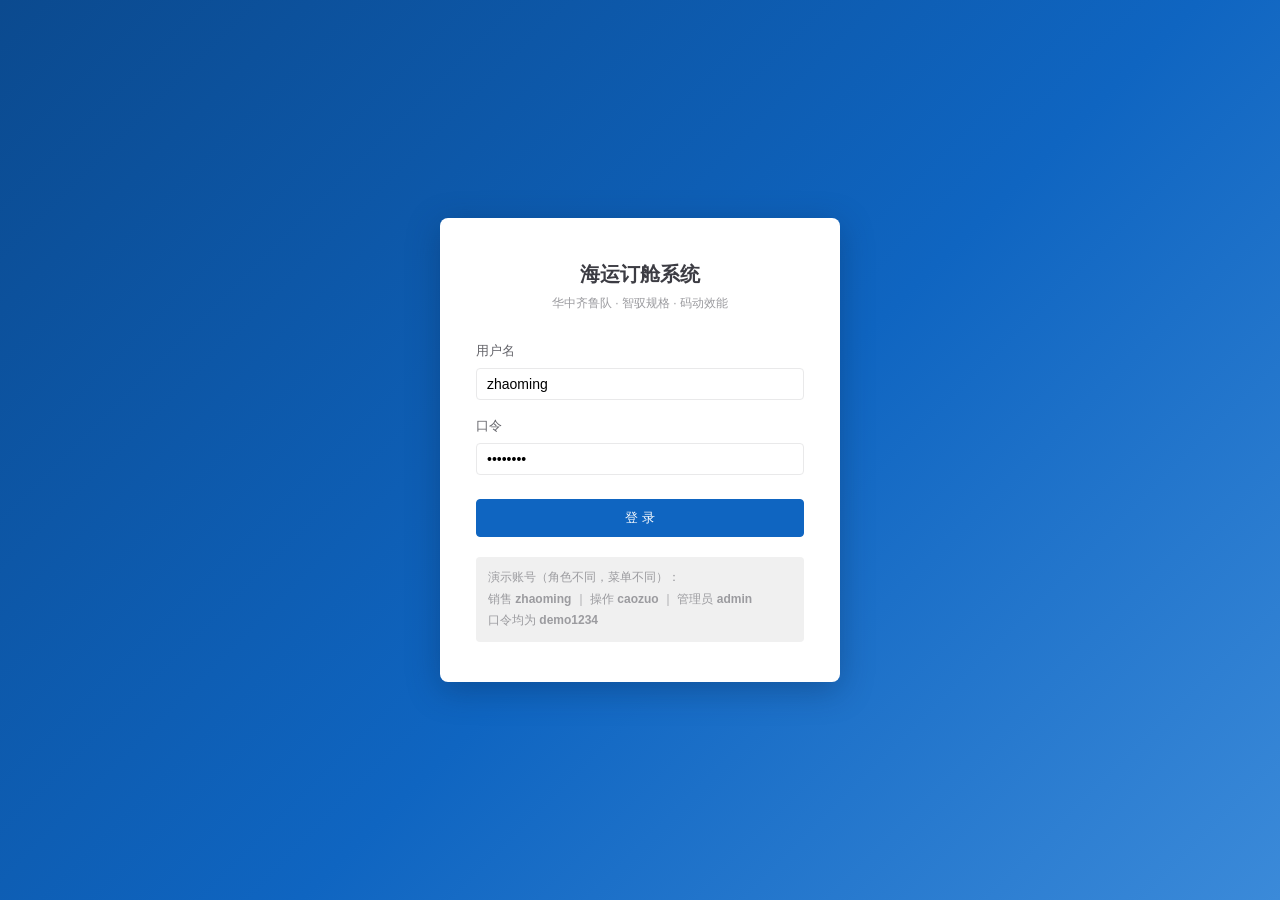
==== index.html @ 30ed5645 "deploy: 界面原型初始版" ====
<!DOCTYPE html>
<html lang="zh-CN">
<head>
<meta charset="UTF-8">
<meta name="viewport" content="width=device-width, initial-scale=1.0">
<title>海运订舱系统 · 界面原型（华中齐鲁队）</title>
<style>
/* ========== 设计令牌（公司 UI 规范） ========== */
:root{
  --primary:#0F65C1;
  --primary-hover:#0A4A92;
  --primary-active:#083A73;
  --primary-light:#ECF3FA;
  --secondary:#ECF3FA;
  --success:#009B40;
  --success-light:#E6F5EC;
  --warning:#FF7122;
  --warning-light:#FFF0E8;
  --danger:#FF2222;
  --danger-light:#FFEBEB;
  --info:#636369;
  --info-light:#F0F0F0;
  --text-1:#3C3C43;
  --text-2:#636369;
  --text-3:#9B9B9F;
  --border:#E9E9EA;
  --border-light:#F0F0F0;
  --bg:#F5F9FC;
  --table-head:#ECF3FA;
  --topbar-h:56px;
  --sidebar-w:240px;
  --sidebar-mini-w:80px;
  --tab-h:36px;
  --ctl-h:32px;
  --ctl-h-sm:28px;
  --tag-h:26px;
  --radius:4px;
}
*{box-sizing:border-box;margin:0;padding:0}
html,body{height:100%}
body{font:14px/1.6 "Microsoft YaHei","PingFang SC",sans-serif;color:var(--text-1);background:var(--bg)}
button{font-family:inherit;cursor:pointer}
input,select{font-family:inherit}
a{color:var(--primary);text-decoration:none}
:focus-visible{outline:2px solid var(--primary);outline-offset:1px}
@media (prefers-reduced-motion: reduce){*{animation-duration:.01ms!important;transition-duration:.01ms!important}}

/* ========== 登录页 ========== */
#page-login{position:fixed;inset:0;display:flex;align-items:center;justify-content:center;
  background:linear-gradient(135deg,#0B4A8F 0%,#0F65C1 55%,#3B8AD9 100%)}
.login-card{width:400px;background:#fff;border-radius:8px;padding:40px 36px;box-shadow:0 8px 32px rgba(10,40,80,.35)}
.login-card h1{font-size:20px;text-align:center;color:var(--text-1);margin-bottom:4px}
.login-card .sub{font-size:12px;color:var(--text-3);text-align:center;margin-bottom:28px}
.login-card .field{margin-bottom:16px}
.login-card label{display:block;font-size:13px;color:var(--text-2);margin-bottom:6px}
.login-card input{width:100%;height:var(--ctl-h);border:1px solid var(--border);border-radius:var(--radius);padding:0 10px;font-size:14px}
.login-card input:focus{border-color:var(--primary)}
.login-card .btn-primary{width:100%;height:38px;margin-top:8px}
.login-hint{margin-top:20px;font-size:12px;color:var(--text-3);background:var(--info-light);border-radius:var(--radius);padding:10px 12px;line-height:1.8}
.login-err{display:none;margin-bottom:12px;padding:8px 12px;background:var(--danger-light);color:var(--danger);border-radius:var(--radius);font-size:13px}

/* ========== 按钮 ========== */
.btn{display:inline-flex;align-items:center;justify-content:center;height:var(--ctl-h-sm);padding:0 14px;
  border-radius:var(--radius);border:1px solid var(--border);background:#fff;color:var(--text-1);font-size:13px;transition:all .15s}
.btn:hover{border-color:var(--primary);color:var(--primary)}
.btn-primary{background:var(--primary);border-color:var(--primary);color:#fff}
.btn-primary:hover{background:var(--primary-hover);border-color:var(--primary-hover);color:#fff}
.btn-danger{color:var(--danger);border-color:var(--danger)}
.btn-danger:hover{background:var(--danger);color:#fff}
.btn-sm{height:var(--ctl-h-sm)}
.link-btn{background:none;border:none;color:var(--primary);font-size:13px;padding:0 4px}
.link-btn:hover{text-decoration:underline}
.link-btn.danger{color:var(--danger)}

/* ========== 应用框架 ========== */
#app{display:none;min-height:100vh}
.topbar{position:fixed;top:0;left:0;right:0;height:var(--topbar-h);background:var(--primary);color:#fff;
  display:flex;align-items:center;padding:0 16px;z-index:100}
.brand{display:flex;align-items:center;gap:10px;font-size:16px;font-weight:600;white-space:nowrap}
.brand .logo{width:28px;height:28px;border-radius:6px;background:rgba(255,255,255,.2);display:flex;align-items:center;justify-content:center;font-size:16px}
.topbar .spacer{flex:1}
.topbar .user{display:flex;align-items:center;gap:8px;font-size:13px}
.topbar .user .avatar{width:30px;height:30px;border-radius:50%;background:rgba(255,255,255,.25);display:flex;align-items:center;justify-content:center;font-size:13px}
.topbar .collapse-btn{background:none;border:none;color:#fff;font-size:18px;margin-right:12px;padding:4px 8px;border-radius:var(--radius)}
.topbar .collapse-btn:hover{background:rgba(255,255,255,.15)}

.sidebar{position:fixed;top:var(--topbar-h);bottom:0;left:0;width:var(--sidebar-w);background:#fff;
  border-right:1px solid var(--border-light);transition:width .2s;overflow:hidden;z-index:90}
.sidebar.mini{width:var(--sidebar-mini-w)}
.nav-group{padding:8px 0}
.nav-group .group-title{font-size:12px;color:var(--text-3);padding:8px 16px 4px;white-space:nowrap}
.nav-item{display:flex;align-items:center;gap:10px;height:40px;padding:0 16px;color:var(--text-2);cursor:pointer;
  border-left:3px solid transparent;white-space:nowrap;user-select:none}
.nav-item:hover{background:var(--primary-light);color:var(--primary)}
.nav-item.active{background:var(--primary-light);color:var(--primary);border-left-color:var(--primary);font-weight:600}
.nav-item .ico{width:20px;text-align:center;font-size:15px;flex:none}
.sidebar.mini .nav-item span,.sidebar.mini .group-title{display:none}
.sidebar.mini .nav-item{justify-content:center;padding:0}

.main{margin-left:var(--sidebar-w);margin-top:var(--topbar-h);padding:12px 16px 32px;transition:margin .2s}
.main.wide{margin-left:var(--sidebar-mini-w)}

/* ========== 页签栏 ========== */
.tabbar{display:flex;align-items:flex-end;gap:2px;border-bottom:1px solid var(--border);margin-bottom:12px}
.tab{height:var(--tab-h);display:flex;align-items:center;padding:0 16px;font-size:13px;color:var(--text-2);
  border:1px solid transparent;border-bottom:none;border-radius:var(--radius) var(--radius) 0 0;cursor:pointer;background:none}
.tab:hover{color:var(--primary)}
.tab.active{background:#fff;border-color:var(--border);color:var(--primary);font-weight:600;position:relative;top:1px}

/* ========== 页面与卡片 ========== */
.page{display:none}
.page.active{display:block}
.page-title{font-size:18px;font-weight:600;margin-bottom:12px}
.card{background:#fff;border:1px solid var(--border-light);border-radius:var(--radius);padding:12px;margin-bottom:12px}
.toolbar{display:flex;align-items:center;gap:8px;margin-bottom:12px;flex-wrap:wrap}
.toolbar .grow{flex:1}
.toolbar label{font-size:13px;color:var(--text-2)}
.toolbar input,.toolbar select{height:var(--ctl-h-sm);border:1px solid var(--border);border-radius:var(--radius);padding:0 8px;font-size:13px}
.toolbar input:focus,.toolbar select:focus{border-color:var(--primary)}

/* ========== 表格 ========== */
table{width:100%;border-collapse:collapse;font-size:13px}
th{background:var(--table-head);color:var(--text-2);font-weight:600;text-align:left;padding:11px 12px;border-bottom:1px solid var(--border);white-space:nowrap}
td{padding:11px 12px;border-bottom:1px solid var(--border-light);color:var(--text-1);line-height:14px;font-weight:400;vertical-align:middle}
tbody tr:hover{background:#F7FAFD}
.tbl-wrap{overflow-x:auto}
.num{font-variant-numeric:tabular-nums}

/* ========== 标签 ========== */
.tag{display:inline-flex;align-items:center;height:var(--tag-h);padding:0 10px;border-radius:13px;font-size:12px;white-space:nowrap}
.tag-blue{background:var(--primary-light);color:var(--primary)}
.tag-green{background:var(--success-light);color:var(--success)}
.tag-orange{background:var(--warning-light);color:var(--warning)}
.tag-red{background:var(--danger-light);color:var(--danger)}
.tag-gray{background:var(--info-light);color:var(--info)}

/* ========== 分页 ========== */
.pager{display:flex;align-items:center;justify-content:flex-end;gap:6px;margin-top:12px;font-size:13px;color:var(--text-2)}
.pager .pg{min-width:28px;height:28px;border:1px solid var(--border);border-radius:var(--radius);background:#fff;
  display:inline-flex;align-items:center;justify-content:center;padding:0 6px}
.pager .pg.cur{background:var(--primary);border-color:var(--primary);color:#fff}

/* ========== 弹窗 ========== */
.modal-mask{display:none;position:fixed;inset:0;background:rgba(15,30,50,.45);z-index:200;
  align-items:flex-start;justify-content:center;padding:48px 16px;overflow:auto}
.modal-mask.open{display:flex}
.modal{background:#fff;border-radius:8px;width:680px;max-width:100%;box-shadow:0 12px 40px rgba(10,30,60,.3)}
.modal.wide{width:860px}
.modal-head{display:flex;align-items:center;justify-content:space-between;padding:14px 20px;border-bottom:1px solid var(--border-light)}
.modal-head h3{font-size:16px}
.modal-head .x{background:none;border:none;font-size:18px;color:var(--text-3);line-height:1}
.modal-head .x:hover{color:var(--danger)}
.modal-body{padding:16px 20px;max-height:62vh;overflow:auto}
.modal-foot{padding:12px 20px;border-top:1px solid var(--border-light);display:flex;justify-content:flex-end;gap:8px}

/* ========== 表单 ========== */
.form-grid{display:grid;grid-template-columns:1fr 1fr;gap:12px 16px}
.form-grid .full{grid-column:1/-1}
.form-item label{display:block;font-size:13px;color:var(--text-2);margin-bottom:4px}
.form-item label .req{color:var(--danger);margin-left:2px}
.form-item input,.form-item select,.form-item textarea{width:100%;height:var(--ctl-h);border:1px solid var(--border);
  border-radius:var(--radius);padding:0 10px;font-size:13px}
.form-item textarea{height:auto;padding:6px 10px;resize:vertical}
.form-item input:focus,.form-item select:focus,.form-item textarea:focus{border-color:var(--primary)}

/* ========== 手风琴（四份档案） ========== */
.accordion{border:1px solid var(--border-light);border-radius:var(--radius);overflow:hidden}
.acc-item+.acc-item{border-top:1px solid var(--border-light)}
.acc-head{display:flex;align-items:center;gap:8px;padding:10px 14px;background:#fff;cursor:pointer;user-select:none}
.acc-head:hover{background:#F7FAFD}
.acc-head .arrow{transition:transform .2s;font-size:12px;color:var(--text-3)}
.acc-item.open .acc-head .arrow{transform:rotate(90deg)}
.acc-head .name{font-weight:600;font-size:14px}
.acc-head .count{font-size:12px;color:var(--text-3)}
.acc-body{display:none;padding:4px 14px 12px;background:#FBFCFE}
.acc-item.open .acc-body{display:block}

/* ========== 步骤条（订舱单详情） ========== */
.steps{display:flex;align-items:center;gap:0;margin-bottom:16px}
.step{display:flex;align-items:center;gap:6px;font-size:13px;color:var(--text-3)}
.step .dot{width:22px;height:22px;border-radius:50%;border:1px solid var(--border);background:#fff;
  display:inline-flex;align-items:center;justify-content:center;font-size:12px}
.step.done{color:var(--success)}
.step.done .dot{background:var(--success);border-color:var(--success);color:#fff}
.step.cur{color:var(--primary);font-weight:600}
.step.cur .dot{background:var(--primary);border-color:var(--primary);color:#fff}
.step-line{width:36px;height:1px;background:var(--border);margin:0 8px}
.step-line.done{background:var(--success)}
.step.cancelled{color:var(--danger)}
.step.cancelled .dot{background:var(--danger);border-color:var(--danger);color:#fff}

/* ========== 详情字段 ========== */
.desc{display:grid;grid-template-columns:110px 1fr 110px 1fr;gap:0;border:1px solid var(--border-light);border-radius:var(--radius);overflow:hidden;margin-bottom:12px}
.desc dt{background:#F7F9FC;color:var(--text-2);padding:7px 12px;font-size:13px;border-bottom:1px solid var(--border-light)}
.desc dd{padding:7px 12px;font-size:13px;border-bottom:1px solid var(--border-light)}
.desc .col2{grid-row:span 1}
.sub-title{font-size:14px;font-weight:600;margin:14px 0 8px;display:flex;align-items:center;gap:8px}
.sub-title .tag{height:22px;font-size:11px}

/* ========== 提示条 ========== */
.toast{position:fixed;top:70px;left:50%;transform:translateX(-50%);background:#fff;border:1px solid var(--border);
  border-left:3px solid var(--success);border-radius:var(--radius);padding:10px 18px;font-size:13px;
  box-shadow:0 6px 20px rgba(10,30,60,.15);z-index:300;display:none}
.toast.err{border-left-color:var(--danger)}
.toast.warn{border-left-color:var(--warning)}

/* ========== 打印 ========== */
.print-area{background:#fff;border:1px solid var(--border);padding:24px 28px}
.print-area h2{text-align:center;font-size:18px;margin-bottom:4px}
.print-area .p-no{text-align:center;font-size:12px;color:var(--text-3);margin-bottom:16px}
.print-area table{margin-bottom:12px}
@media print{
  .topbar,.sidebar,.tabbar,.no-print{display:none!important}
  .main{margin:0!important;padding:0!important}
  body{background:#fff}
}
</style>
</head>
<body>

<!-- ============ 登录页 ============ -->
<div id="page-login">
  <div class="login-card">
    <h1>海运订舱系统</h1>
    <div class="sub">华中齐鲁队 · 智驭规格 · 码动效能</div>
    <div class="login-err" id="login-err">用户名或口令不正确</div>
    <div class="field">
      <label for="login-user">用户名</label>
      <input id="login-user" value="zhaoming" autocomplete="username">
    </div>
    <div class="field">
      <label for="login-pass">口令</label>
      <input id="login-pass" type="password" value="demo1234" autocomplete="current-password">
    </div>
    <button class="btn btn-primary" style="height:38px" aria-label="登录" onclick="doLogin()">登 录</button>
    <div class="login-hint">
      演示账号（角色不同，菜单不同）：<br>
      销售 <b>zhaoming</b> ｜ 操作 <b>caozuo</b> ｜ 管理员 <b>admin</b><br>
      口令均为 <b>demo1234</b>
    </div>
  </div>
</div>

<!-- ============ 应用 ============ -->
<div id="app">
  <header class="topbar">
    <button class="collapse-btn" aria-label="折叠侧边栏" onclick="toggleSidebar()">☰</button>
    <div class="brand"><span class="logo">🚢</span><span class="brand-name">海运订舱系统</span></div>
    <div class="spacer"></div>
    <div class="user">
      <span id="user-role-tag" class="tag tag-blue">销售</span>
      <span class="avatar" aria-hidden="true">赵</span>
      <span id="user-name">赵明</span>
      <button class="link-btn" style="color:#fff;margin-left:8px" aria-label="退出登录" onclick="doLogout()">退出</button>
    </div>
  </header>

  <nav class="sidebar" id="sidebar" aria-label="主导航">
    <div class="nav-group">
      <div class="group-title">业务作业</div>
      <div class="nav-item" data-page="schedules" role="button" tabindex="0" aria-label="船期与运价"><span class="ico">📅</span><span>船期与运价</span></div>
      <div class="nav-item" data-page="quotes" role="button" tabindex="0" aria-label="报价管理"><span class="ico">💰</span><span>报价管理</span></div>
      <div class="nav-item" data-page="bookings" role="button" tabindex="0" aria-label="订舱单"><span class="ico">📄</span><span>订舱单</span></div>
    </div>
    <div class="nav-group">
      <div class="group-title">基础数据</div>
      <div class="nav-item" data-page="parties" role="button" tabindex="0" aria-label="往来单位档案"><span class="ico">📇</span><span>往来单位档案</span></div>
    </div>
    <div class="nav-group">
      <div class="group-title">系统管理</div>
      <div class="nav-item" data-page="users" role="button" tabindex="0" aria-label="用户与角色"><span class="ico">👥</span><span>用户与角色</span></div>
      <div class="nav-item" data-page="logs" role="button" tabindex="0" aria-label="操作日志"><span class="ico">📋</span><span>操作日志</span></div>
    </div>
  </nav>

  <main class="main" id="main">

    <!-- ===== 船期与运价 ===== -->
    <section class="page" id="page-schedules">
      <div class="page-title">船期与运价</div>
      <div class="card">
        <div class="toolbar">
          <label>起运港</label><input id="f-origin" placeholder="如 QINGDAO" style="width:120px" oninput="renderSchedules()">
          <label>目的港</label><input id="f-dest" placeholder="如 HAMBURG" style="width:120px" oninput="renderSchedules()">
          <label>ETD 从</label><input id="f-etd1" type="date" style="width:140px" onchange="renderSchedules()">
          <label>至</label><input id="f-etd2" type="date" style="width:140px" onchange="renderSchedules()">
          <div class="grow"></div>
          <button class="btn btn-primary" aria-label="新建船期" onclick="openModal('modal-schedule')">＋ 新建船期</button>
        </div>
        <div class="tbl-wrap">
          <table>
            <thead><tr>
              <th>船公司</th><th>船名 / 航次</th><th>航线</th><th>ETD</th><th>ETA</th>
              <th>箱型</th><th class="num">舱位(总/余)</th><th class="num">成本价</th><th class="num">销售价</th><th>操作</th>
            </tr></thead>
            <tbody id="tb-schedules"></tbody>
          </table>
        </div>
        <div class="pager"><span>共 4 条</span>
          <button class="pg" aria-label="上一页">‹</button><button class="pg cur">1</button><button class="pg" aria-label="下一页">›</button>
        </div>
      </div>
    </section>

    <!-- ===== 报价管理 ===== -->
    <section class="page" id="page-quotes">
      <div class="page-title">报价管理</div>
      <div class="card">
        <div class="toolbar">
          <label>客户</label>
          <select id="f-qcust" style="width:160px" onchange="renderQuotes()">
            <option value="">全部</option><option>环球贸易有限公司</option>
          </select>
          <label>状态</label>
          <select id="f-qstatus" style="width:120px" onchange="renderQuotes()">
            <option value="">全部</option><option>DRAFT 草稿</option><option>SENT 已报出</option><option>ACCEPTED 已接受</option><option>LOST 已落空</option>
          </select>
          <div class="grow"></div>
          <button class="btn btn-primary" aria-label="新建报价" onclick="openQuoteNew()">＋ 新建报价</button>
        </div>
        <div class="tbl-wrap">
          <table>
            <thead><tr>
              <th>报价单号</th><th>客户</th><th>船期摘要</th><th>箱型行</th><th class="num">总额(USD)</th><th>状态</th><th>经手人</th><th>操作</th>
            </tr></thead>
            <tbody id="tb-quotes"></tbody>
          </table>
        </div>
      </div>
    </section>

    <!-- ===== 订舱单列表 ===== -->
    <section class="page" id="page-bookings">
      <div class="page-title">订舱单</div>
      <div class="card">
        <div class="toolbar">
          <label>单号</label><input placeholder="B2026…" style="width:150px" oninput="renderBookings()">
          <label>状态</label>
          <select id="f-bstatus" style="width:140px" onchange="renderBookings()">
            <option value="">全部</option><option>DRAFT 草稿</option><option>SUBMITTED 已提交</option><option>CONFIRMED 已确认</option><option>CANCELLED 已撤销</option>
          </select>
          <div class="grow"></div>
          <button class="btn" aria-label="从报价生成" onclick="switchPage('quotes')">从已接受报价生成</button>
        </div>
        <div class="tbl-wrap">
          <table>
            <thead><tr>
              <th>订舱单号</th><th>客户</th><th>船期摘要</th><th>箱型行</th><th>状态</th><th>SO 号</th><th>截单 / 截港</th><th>经手人</th><th>操作</th>
            </tr></thead>
            <tbody id="tb-bookings"></tbody>
          </table>
        </div>
      </div>
    </section>

    <!-- ===== 往来单位档案 ===== -->
    <section class="page" id="page-parties">
      <div class="page-title">往来单位档案</div>
      <div class="card">
        <div class="toolbar">
          <label>关键词</label><input id="f-pkey" placeholder="名称 / 联系人 / 电话" style="width:200px" oninput="renderParties()">
          <div class="grow"></div>
        </div>
        <div class="accordion" id="acc-parties"></div>
      </div>
    </section>

    <!-- ===== 用户与角色 ===== -->
    <section class="page" id="page-users">
      <div class="page-title">用户与角色</div>
      <div class="card">
        <div class="toolbar">
          <div class="grow"></div>
          <button class="btn btn-primary" aria-label="新建用户" onclick="openModal('modal-user')">＋ 新建用户</button>
        </div>
        <div class="tbl-wrap">
          <table>
            <thead><tr><th>用户名</th><th>显示名</th><th>角色</th><th>状态</th><th>创建时间</th><th>操作</th></tr></thead>
            <tbody>
              <tr><td>zhaoming</td><td>赵明</td><td><span class="tag tag-blue">销售 SALES</span></td><td><span class="tag tag-green">启用</span></td><td class="num">2026-10-13 09:00</td>
                <td><button class="link-btn" onclick="toast('已重置口令（日志只记「已变更」）')">重置口令</button><button class="link-btn danger" onclick="toast('不能停用：无此限制时可停用','warn')">停用</button></td></tr>
              <tr><td>caozuo</td><td>操作员</td><td><span class="tag tag-orange">操作 OPS</span></td><td><span class="tag tag-green">启用</span></td><td class="num">2026-10-13 09:00</td>
                <td><button class="link-btn" onclick="toast('已重置口令（日志只记「已变更」）')">重置口令</button><button class="link-btn danger" onclick="toast('已停用，历史单据保留显示名快照')">停用</button></td></tr>
              <tr><td>admin</td><td>管理员</td><td><span class="tag tag-red">管理员 ADMIN</span></td><td><span class="tag tag-green">启用</span></td><td class="num">2026-10-13 09:00</td>
                <td><button class="link-btn" onclick="toast('已重置口令（日志只记「已变更」）')">重置口令</button><button class="link-btn danger" onclick="toast('拒绝：不能停用自己，且系统须保留至少 1 名启用管理员','err')">停用</button></td></tr>
            </tbody>
          </table>
        </div>
      </div>
      <div class="card">
        <div class="sub-title" style="margin-top:0">权限矩阵速览</div>
        <div class="tbl-wrap">
          <table>
            <thead><tr><th>功能</th><th>销售</th><th>操作</th><th>管理员</th></tr></thead>
            <tbody>
              <tr><td>船期 / 舱位 / 运价维护</td><td>—</td><td>✅</td><td>✅</td></tr>
              <tr><td>四份档案维护</td><td>—</td><td>✅</td><td>✅</td></tr>
              <tr><td>报价（建/发/结）</td><td>✅</td><td>—</td><td>✅</td></tr>
              <tr><td>订舱单（建/改/提交）</td><td>✅</td><td>—</td><td>✅</td></tr>
              <tr><td>撤单</td><td>✅</td><td>✅</td><td>✅</td></tr>
              <tr><td>录入 SO 回执</td><td>—</td><td>✅</td><td>✅</td></tr>
              <tr><td>操作日志 / 用户管理</td><td>—</td><td>—</td><td>✅</td></tr>
            </tbody>
          </table>
        </div>
      </div>
    </section>

    <!-- ===== 操作日志 ===== -->
    <section class="page" id="page-logs">
      <div class="page-title">操作日志</div>
      <div class="card">
        <div class="toolbar">
          <label>操作人</label>
          <select style="width:120px"><option>全部</option><option>赵明</option><option>操作员</option><option>管理员</option></select>
          <label>对象类型</label>
          <select style="width:130px"><option>全部</option><option>QUOTE 报价</option><option>BOOKING 订舱单</option><option>SCHEDULE 船期</option><option>USER 用户</option></select>
          <label>时间</label><input type="date" style="width:140px"><span style="color:var(--text-3)">至</span><input type="date" style="width:140px">
          <div class="grow"></div>
          <button class="btn" aria-label="查询日志">查询</button>
        </div>
        <div class="tbl-wrap">
          <table>
            <thead><tr><th>时间</th><th>操作人</th><th>动作</th><th>对象</th><th>变更前后值</th><th>来源 IP</th></tr></thead>
            <tbody>
              <tr><td class="num">2026-10-13 10:21:05</td><td>赵明</td><td><span class="tag tag-green">BOOKING_SUBMIT</span></td><td>订舱单 B20261013001</td><td><button class="link-btn" onclick="openModal('modal-logdetail')">查看 JSON</button></td><td class="num">10.8.24.13</td></tr>
              <tr><td class="num">2026-10-13 10:18:47</td><td>赵明</td><td><span class="tag tag-green">QUOTE_ACCEPT</span></td><td>报价 Q20261013001</td><td>status: SENT → ACCEPTED</td><td class="num">10.8.24.13</td></tr>
              <tr><td class="num">2026-10-13 10:15:32</td><td>赵明</td><td><span class="tag tag-orange">QUOTE_UPDATE</span></td><td>报价 Q20261013001</td><td>sell_price: 1700 → 2200（改价低于成本价已被后端拒绝一次）</td><td class="num">10.8.24.13</td></tr>
              <tr><td class="num">2026-10-13 09:47:10</td><td>操作员</td><td><span class="tag tag-blue">SCHEDULE_UPDATE</span></td><td>船期 COSCO SHIPPING STAR/008W</td><td>eta: 2026-11-16 → 2026-11-17</td><td class="num">10.8.24.51</td></tr>
              <tr><td class="num">2026-10-13 09:30:02</td><td>管理员</td><td><span class="tag tag-red">USER_RESET_PWD</span></td><td>用户 caozuo</td><td>password: <b>***（已变更，不记录值）</b></td><td class="num">10.8.24.7</td></tr>
              <tr><td class="num">2026-10-13 09:02:41</td><td>赵明</td><td><span class="tag tag-gray">LOGIN</span></td><td>—</td><td>登录成功</td><td class="num">10.8.24.13</td></tr>
            </tbody>
          </table>
        </div>
        <div class="pager"><span>共 6 条</span>
          <button class="pg" aria-label="上一页">‹</button><button class="pg cur">1</button><button class="pg" aria-label="下一页">›</button>
        </div>
      </div>
    </section>

  </main>
</div>

<!-- ============ 弹窗：船期详情 ============ -->
<div class="modal-mask" id="modal-schedetail" role="dialog" aria-modal="true" aria-label="船期详情">
  <div class="modal">
    <div class="modal-head"><h3>船期详情</h3><button class="x" aria-label="关闭" onclick="closeModal('modal-schedetail')">✕</button></div>
    <div class="modal-body">
      <dl class="desc">
        <dt>船公司</dt><dd>中远海运</dd><dt>船名 / 航次</dt><dd>COSCO SHIPPING STAR / 008W</dd>
        <dt>航线</dt><dd>QINGDAO → HAMBURG</dd><dt>ETD / ETA</dt><dd class="num">2026-10-15 / 2026-11-17</dd>
      </dl>
      <div class="sub-title">箱型 · 舱位 · 运价 <span class="tag tag-gray">报价不占舱 · 提交才扣舱</span></div>
      <table>
        <thead><tr><th>箱型</th><th class="num">总量</th><th class="num">已订</th><th class="num">剩余</th><th class="num">成本价(USD)</th><th class="num">销售价(USD)</th><th>操作</th></tr></thead>
        <tbody>
          <tr><td>40HQ</td><td class="num">10</td><td class="num">1</td><td class="num"><b style="color:var(--success)">9</b></td><td class="num">1,800.00</td><td class="num">2,200.00</td>
            <td><button class="link-btn" onclick="toast('销售价不得低于成本价（后端强制）','warn')">调价</button></td></tr>
        </tbody>
      </table>
      <p style="font-size:12px;color:var(--text-3);margin-top:10px">· 舱位总量不得改到低于已订量（BR-SCHED-06）；船期被引用后不可删除（BR-SCHED-07）</p>
    </div>
    <div class="modal-foot">
      <button class="btn" onclick="closeModal('modal-schedetail')">关闭</button>
      <button class="btn" onclick="toast('已保存，修改进操作日志')">修改描述字段</button>
      <button class="btn btn-primary" onclick="closeModal('modal-schedetail');switchPage('quotes');openQuoteNew()">就此船期报价</button>
    </div>
  </div>
</div>

<!-- ============ 弹窗：新建船期 ============ -->
<div class="modal-mask" id="modal-schedule" role="dialog" aria-modal="true" aria-label="新建船期">
  <div class="modal">
    <div class="modal-head"><h3>新建船期</h3><button class="x" aria-label="关闭" onclick="closeModal('modal-schedule')">✕</button></div>
    <div class="modal-body">
      <div class="form-grid">
        <div class="form-item"><label>船公司<span class="req">*</span></label><input placeholder="如 中远海运"></div>
        <div class="form-item"><label>船名<span class="req">*</span></label><input placeholder="如 COSCO SHIPPING ARIES"></div>
        <div class="form-item"><label>航次号<span class="req">*</span></label><input placeholder="如 021W"></div>
        <div class="form-item"><label>起运港<span class="req">*</span></label><input value="QINGDAO"></div>
        <div class="form-item"><label>目的港<span class="req">*</span></label><input placeholder="如 ROTTERDAM"></div>
        <div class="form-item"><label>箱型<span class="req">*</span></label><select><option>40HQ</option><option>20GP</option><option>40GP</option><option>45HQ</option></select></div>
        <div class="form-item"><label>ETD<span class="req">*</span></label><input type="date"></div>
        <div class="form-item"><label>ETA<span class="req">*</span></label><input type="date"></div>
        <div class="form-item"><label>舱位总量<span class="req">*</span></label><input type="number" min="1" placeholder="正整数"></div>
        <div class="form-item"><label>成本价 (USD)<span class="req">*</span></label><input type="number" step="0.01" min="0"></div>
        <div class="form-item full"><label>销售价 (USD)<span class="req">*</span>　<span style="color:var(--text-3);font-weight:400">不得低于成本价，缺一不可（BR-SCHED-03/04）</span></label><input type="number" step="0.01" min="0"></div>
      </div>
    </div>
    <div class="modal-foot">
      <button class="btn" onclick="closeModal('modal-schedule')">取消</button>
      <button class="btn btn-primary" onclick="closeModal('modal-schedule');toast('船期已创建（船公司+船名+航次+港+ETD 唯一）')">保存</button>
    </div>
  </div>
</div>

<!-- ============ 弹窗：报价详情 / 新建报价 ============ -->
<div class="modal-mask" id="modal-quote" role="dialog" aria-modal="true" aria-label="报价">
  <div class="modal wide">
    <div class="modal-head"><h3 id="quote-modal-title">报价详情</h3><button class="x" aria-label="关闭" onclick="closeModal('modal-quote')">✕</button></div>
    <div class="modal-body" id="quote-modal-body"></div>
    <div class="modal-foot" id="quote-modal-foot"></div>
  </div>
</div>

<!-- ============ 弹窗：订舱单详情 ============ -->
<div class="modal-mask" id="modal-booking" role="dialog" aria-modal="true" aria-label="订舱单详情">
  <div class="modal wide">
    <div class="modal-head"><h3>订舱单详情 <span class="tag tag-blue" style="vertical-align:2px">B20261013001</span></h3>
      <button class="x" aria-label="关闭" onclick="closeModal('modal-booking')">✕</button></div>
    <div class="modal-body">
      <div class="steps">
        <div class="step done"><span class="dot">✓</span>草稿</div><div class="step-line done"></div>
        <div class="step done"><span class="dot">✓</span>已提交（扣舱）</div><div class="step-line"></div>
        <div class="step cur"><span class="dot">3</span>待确认</div><div class="step-line"></div>
        <div class="step"><span class="dot">4</span>已确认</div>
      </div>
      <dl class="desc">
        <dt>客户</dt><dd>环球贸易有限公司</dd><dt>来源报价</dt><dd>Q20261013001（已接受）</dd>
        <dt>船期</dt><dd>COSCO SHIPPING STAR / 008W · QINGDAO → HAMBURG · ETD 2026-10-15</dd><dt>经手人</dt><dd>赵明</dd>
        <dt>发货人</dt><dd>QINGDAO INTERNATIONAL TRADE CO., LTD.</dd><dt>收货人</dt><dd>Hans Schmidt</dd>
        <dt>通知人</dt><dd><span class="tag tag-gray">同收货人</span>（留空即显式标注，不做隐式默认）</dd><dt>SO 回执</dt><dd style="color:var(--text-3)">待操作录入 SO 号 / 截单 / 截港</dd>
      </dl>
      <div class="sub-title">箱型行 <span class="tag tag-gray">提交时须与报价逐行一致（BR-BOOK-05）</span></div>
      <table><thead><tr><th>箱型</th><th class="num">数量</th></tr></thead>
        <tbody><tr><td>40HQ</td><td class="num">1</td></tr></tbody></table>
      <div class="sub-title">货物行</div>
      <table><thead><tr><th>唛头</th><th>品名</th><th class="num">件数</th><th class="num">毛重(kg)</th><th class="num">体积(m³)</th></tr></thead>
        <tbody><tr><td>GLOBAL TRADING GERMANY MADE IN CHINA</td><td>OFFICE FURNITURE</td><td class="num">50</td><td class="num">8,500.00</td><td class="num">68.000</td></tr></tbody></table>
    </div>
    <div class="modal-foot no-print">
      <button class="btn" onclick="closeModal('modal-booking')">关闭</button>
      <button class="btn btn-danger" onclick="openCancel()">撤单（回滚舱位）</button>
      <button class="btn" onclick="window.print()">打印 / 另存 PDF</button>
      <button class="btn btn-primary" onclick="toast('仅操作(OPS)/管理员可录 SO 回执，切换 caozuo 体验','warn')">录入 SO 回执</button>
    </div>
  </div>
</div>

<!-- ============ 弹窗：撤单 ============ -->
<div class="modal-mask" id="modal-cancel" role="dialog" aria-modal="true" aria-label="撤单确认">
  <div class="modal" style="width:480px">
    <div class="modal-head"><h3>撤单确认</h3><button class="x" aria-label="关闭" onclick="closeModal('modal-cancel')">✕</button></div>
    <div class="modal-body">
      <p style="margin-bottom:12px">确认撤销订舱单 <b>B20261013001</b>？</p>
      <ul style="font-size:13px;color:var(--text-2);padding-left:18px;margin-bottom:14px">
        <li>所扣舱位（40HQ×1）将<b>全额回滚</b>；</li>
        <li>撤单是<b>终态</b>，不可恢复（BR-SPACE-07）；</li>
        <li>将记录撤销人、时间与本原因，并写入操作日志。</li>
      </ul>
      <div class="form-item"><label>撤销原因（可选）</label><textarea rows="2" placeholder="如：客户取消出货计划"></textarea></div>
    </div>
    <div class="modal-foot">
      <button class="btn" onclick="closeModal('modal-cancel')">取消</button>
      <button class="btn btn-danger" onclick="closeModal('modal-cancel');closeModal('modal-booking');toast('已撤销，40HQ 剩余舱位 9 → 10（已订量 -1）')">确认撤单</button>
    </div>
  </div>
</div>

<!-- ============ 弹窗：档案编辑 ============ -->
<div class="modal-mask" id="modal-party" role="dialog" aria-modal="true" aria-label="档案编辑">
  <div class="modal">
    <div class="modal-head"><h3 id="party-modal-title">编辑档案</h3><button class="x" aria-label="关闭" onclick="closeModal('modal-party')">✕</button></div>
    <div class="modal-body">
      <div class="form-grid">
        <div class="form-item full"><label>名称<span class="req">*</span></label><input value="环球贸易有限公司"></div>
        <div class="form-item full"><label>地址</label><input value="山东省青岛市市南区香港中路 100 号"></div>
        <div class="form-item"><label>联系人</label><input value="王女士"></div>
        <div class="form-item"><label>电话</label><input value="+86-532-8888 6666"></div>
        <div class="form-item"><label>邮箱</label><input value="wang@globaltrading.cn"></div>
      </div>
      <p style="font-size:12px;color:var(--text-3);margin-top:10px">被订舱单引用的档案删除将被拒绝，并报出引用单号（BR-PARTY-02）。</p>
    </div>
    <div class="modal-foot">
      <button class="btn" onclick="closeModal('modal-party')">取消</button>
      <button class="btn btn-primary" onclick="closeModal('modal-party');toast('档案已保存，写入操作日志（含前后值）')">保存</button>
    </div>
  </div>
</div>

<!-- ============ 弹窗：新建用户 ============ -->
<div class="modal-mask" id="modal-user" role="dialog" aria-modal="true" aria-label="新建用户">
  <div class="modal" style="width:520px">
    <div class="modal-head"><h3>新建用户</h3><button class="x" aria-label="关闭" onclick="closeModal('modal-user')">✕</button></div>
    <div class="modal-body">
      <div class="form-grid">
        <div class="form-item"><label>用户名<span class="req">*</span></label><input placeholder="3-32 字符，全局唯一"></div>
        <div class="form-item"><label>显示名<span class="req">*</span></label><input></div>
        <div class="form-item"><label>角色<span class="req">*</span></label><select><option>销售 SALES</option><option>操作 OPS</option><option>管理员 ADMIN</option></select></div>
        <div class="form-item"><label>初始口令<span class="req">*</span></label><input type="password" placeholder="8-64 字符"></div>
      </div>
    </div>
    <div class="modal-foot">
      <button class="btn" onclick="closeModal('modal-user')">取消</button>
      <button class="btn btn-primary" onclick="closeModal('modal-user');toast('用户已创建；日志中口令字段只记「已变更」')">创建</button>
    </div>
  </div>
</div>

<!-- ============ 弹窗：日志 JSON ============ -->
<div class="modal-mask" id="modal-logdetail" role="dialog" aria-modal="true" aria-label="日志详情">
  <div class="modal" style="width:560px">
    <div class="modal-head"><h3>变更前后值（JSON）</h3><button class="x" aria-label="关闭" onclick="closeModal('modal-logdetail')">✕</button></div>
    <div class="modal-body">
<pre style="background:#1F2733;color:#D8E4F0;font-size:12px;padding:14px;border-radius:6px;overflow:auto">{
  "booking_no": "B20261013001",
  "action": "BOOKING_SUBMIT",
  "changed_fields": {
    "status":        { "before": "DRAFT",     "after": "SUBMITTED" },
    "booked_slots":  { "before": 0,           "after": 1 }
  },
  "note": "整单原子扣舱；重复提交返回 409 不重复扣舱"
}</pre>
    </div>
    <div class="modal-foot"><button class="btn btn-primary" onclick="closeModal('modal-logdetail')">关闭</button></div>
  </div>
</div>

<div class="toast" id="toast" role="status" aria-live="polite"></div>

<script>
/* ================= 种子数据（对应 Spec BR-SEED） ================= */
var schedules=[
 {carrier:'中远海运',vessel:'COSCO SHIPPING STAR',voy:'008W',route:'QINGDAO → HAMBURG',etd:'2026-10-15',eta:'2026-11-17',
  rows:[{type:'40HQ',total:10,booked:1,cost:1800,sell:2200}]},
 {carrier:'中远海运',vessel:'COSCO SHIPPING GEMINI',voy:'012E',route:'QINGDAO → HAMBURG',etd:'2026-10-27',eta:'2026-11-29',
  rows:[{type:'40HQ',total:12,booked:0,cost:1750,sell:2150},{type:'20GP',total:20,booked:0,cost:1100,sell:1450}]},
 {carrier:'东方海外',vessel:'OOCL GERMANY',voy:'045W',route:'QINGDAO → HAMBURG',etd:'2026-11-12',eta:'2026-12-14',
  rows:[{type:'40HQ',total:8,booked:0,cost:1820,sell:2260}]},
 {carrier:'中远海运',vessel:'COSCO SHIPPING ARIES',voy:'021W',route:'QINGDAO → ROTTERDAM',etd:'2026-12-12',eta:'2027-01-16',
  rows:[{type:'40HQ',total:15,booked:0,cost:1780,sell:2180},{type:'20GP',total:30,booked:0,cost:1120,sell:1480}]}
];
var quotes=[
 {no:'Q20261013001',cust:'环球贸易有限公司',sched:'COSCO SHIPPING STAR / 008W · QINGDAO→HAMBURG · ETD 2026-10-15',
  lines:[{type:'40HQ',qty:1,price:2200}],total:2200,status:'ACCEPTED',by:'赵明'},
 {no:'Q20261013002',cust:'环球贸易有限公司',sched:'COSCO SHIPPING GEMINI / 012E · QINGDAO→HAMBURG · ETD 2026-10-27',
  lines:[{type:'40HQ',qty:2,price:2150},{type:'20GP',qty:3,price:1450}],total:8650,status:'SENT',by:'赵明'},
 {no:'Q20261013003',cust:'环球贸易有限公司',sched:'OOCL GERMANY / 045W · QINGDAO→HAMBURG · ETD 2026-11-12',
  lines:[{type:'40HQ',qty:1,price:1850}],total:1850,status:'DRAFT',by:'赵明'}
];
var bookings=[
 {no:'B20261013001',cust:'环球贸易有限公司',sched:'COSCO SHIPPING STAR / 008W · QINGDAO→HAMBURG',
  lines:'40HQ×1',status:'SUBMITTED',so:'—',cutoff:'待录入',by:'赵明'},
 {no:'B20261013002',cust:'环球贸易有限公司',sched:'COSCO SHIPPING GEMINI / 012E · QINGDAO→HAMBURG',
  lines:'40HQ×2、20GP×3',status:'CONFIRMED',so:'COSU6612880',cutoff:'2026-10-24 12:00 / 2026-10-25 16:00',by:'赵明'},
 {no:'B20261012007',cust:'环球贸易有限公司',sched:'OOCL GERMANY / 045W · QINGDAO→HAMBURG',
  lines:'40HQ×1',status:'DRAFT',so:'—',cutoff:'—',by:'赵明'}
];
var parties={
 '客户 Customer':[{name:'环球贸易有限公司',contact:'王女士',phone:'+86-532-8888 6666',email:'wang@globaltrading.cn',addr:'山东省青岛市市南区香港中路 100 号'}],
 '发货人 Shipper':[{name:'QINGDAO INTERNATIONAL TRADE CO., LTD.',contact:'李经理',phone:'+86-532-8765 4321',email:'li@qdintl.cn',addr:'山东省青岛市香港中路 100 号国际大厦'}],
 '收货人 Consignee':[{name:'Hans Schmidt',contact:'Hans Schmidt',phone:'+49-40-1234 5678',email:'h.schmidt@de-hamburg.de',addr:'Hafenstraße 12, 20359 Hamburg, Germany'}],
 '通知人 Notify Party':[{name:'EU LOGISTICS GMBH',contact:'Anna Müller',phone:'+49-40-8765 4321',email:'anna@eulogistics.de',addr:'Speicherstadt 5, 20457 Hamburg, Germany'}]
};

/* ================= 状态与路由 ================= */
var ROLES={
 SALES:{name:'赵明',tag:'销售',pages:['schedules','quotes','bookings','parties']},
 OPS:{name:'操作员',tag:'操作',pages:['schedules','bookings','parties','logs']},
 ADMIN:{name:'管理员',tag:'管理员',pages:['schedules','quotes','bookings','parties','users','logs']}
};
var curRole='SALES', curPage='schedules';

function doLogin(){
  var u=document.getElementById('login-user').value.trim();
  var p=document.getElementById('login-pass').value;
  var map={zhaoming:'SALES',caozuo:'OPS',admin:'ADMIN'};
  if(map[u]&&p==='demo1234'){
    curRole=map[u];
    document.getElementById('page-login').style.display='none';
    document.getElementById('app').style.display='block';
    document.getElementById('user-name').textContent=ROLES[curRole].name;
    var rt=document.getElementById('user-role-tag');
    rt.textContent=ROLES[curRole].tag;
    rt.className='tag '+(curRole==='SALES'?'tag-blue':curRole==='OPS'?'tag-orange':'tag-red');
    applyRoleMenu();
    switchPage('schedules');
    toast('欢迎，'+ROLES[curRole].name+'（'+ROLES[curRole].tag+'）');
  }else{
    var e=document.getElementById('login-err');e.style.display='block';
    setTimeout(function(){e.style.display='none'},2500);
  }
}
function doLogout(){
  document.getElementById('app').style.display='none';
  document.getElementById('page-login').style.display='flex';
}
function applyRoleMenu(){
  var ok=ROLES[curRole].pages;
  document.querySelectorAll('.nav-item').forEach(function(n){
    n.style.display=ok.indexOf(n.dataset.page)>=0?'':'none';
  });
}

/* hash 路由 */
function switchPage(name){
  if(ROLES[curRole].pages.indexOf(name)<0){toast('当前角色无权访问该页面（后端同样 403）','err');return}
  curPage=name;
  location.hash='#/'+name;
  document.querySelectorAll('.page').forEach(function(p){p.classList.remove('active')});
  var pg=document.getElementById('page-'+name); if(pg)pg.classList.add('active');
  document.querySelectorAll('.nav-item').forEach(function(n){n.classList.toggle('active',n.dataset.page===name)});
  if(name==='schedules')renderSchedules();
  if(name==='quotes')renderQuotes();
  if(name==='bookings')renderBookings();
  if(name==='parties')renderParties();
}
window.addEventListener('hashchange',function(){
  var h=location.hash.replace('#/','');
  if(h&&document.getElementById('page-'+h))switchPage(h);
});
document.querySelectorAll('.nav-item').forEach(function(n){
  n.addEventListener('click',function(){switchPage(n.dataset.page)});
  n.addEventListener('keydown',function(e){if(e.key==='Enter'||e.key===' '){e.preventDefault();switchPage(n.dataset.page)}});
});

/* 侧边栏折叠（状态入 localStorage） */
function toggleSidebar(){
  var s=document.getElementById('sidebar'),m=document.getElementById('main');
  s.classList.toggle('mini');m.classList.toggle('wide');
  try{localStorage.setItem('ob_sidebar_mini',s.classList.contains('mini')?'1':'0')}catch(e){}
}
try{if(localStorage.getItem('ob_sidebar_mini')==='1'){document.getElementById('sidebar').classList.add('mini');document.getElementById('main').classList.add('wide')}}catch(e){}

/* ================= 渲染 ================= */
function fmt(n){return n.toLocaleString('zh-CN')}
function statusTag(s){
  var m={'DRAFT':['草稿','tag-gray'],'SENT':['已报出','tag-blue'],'ACCEPTED':['已接受','tag-green'],'LOST':['已落空','tag-red'],
         'SUBMITTED':['已提交','tag-orange'],'CONFIRMED':['已确认','tag-green'],'CANCELLED':['已撤销','tag-red']};
  return '<span class="tag '+m[s][1]+'">'+m[s][0]+'</span>';
}
function renderSchedules(){
  var o=(document.getElementById('f-origin').value||'').toUpperCase();
  var d=(document.getElementById('f-dest').value||'').toUpperCase();
  var e1=document.getElementById('f-etd1').value,e2=document.getElementById('f-etd2').value;
  var html='';
  schedules.forEach(function(s){
    if(o&&s.route.indexOf(o)<0)return;
    if(d&&s.route.indexOf(d)<0)return;
    if(e1&&s.etd<e1)return; if(e2&&s.etd>e2)return;
    s.rows.forEach(function(r,i){
      html+='<tr>'+
        (i===0?'<td rowspan="'+s.rows.length+'">'+s.carrier+'</td><td rowspan="'+s.rows.length+'">'+s.vessel+' / '+s.voy+'</td><td rowspan="'+s.rows.length+'">'+s.route+'</td><td rowspan="'+s.rows.length+'" class="num">'+s.etd+'</td><td rowspan="'+s.rows.length+'" class="num">'+s.eta+'</td>':'')+
        '<td><span class="tag tag-gray">'+r.type+'</span></td>'+
        '<td class="num">'+r.total+' / <b style="color:'+(r.total-r.booked>0?'var(--success)':'var(--danger)')+'">'+(r.total-r.booked)+'</b></td>'+
        '<td class="num">'+fmt(r.cost)+'</td><td class="num">'+fmt(r.sell)+'</td>'+
        '<td>'+(i===0?'<button class="link-btn" onclick="openModal(\'modal-schedetail\')">详情</button> <button class="link-btn" onclick="openQuoteNew()">报价</button>':'')+'</td></tr>';
    });
  });
  document.getElementById('tb-schedules').innerHTML=html||'<tr><td colspan="10" style="text-align:center;color:var(--text-3)">无匹配船期</td></tr>';
}
function renderQuotes(){
  var st=document.getElementById('f-qstatus').value.split(' ')[0];
  var html='';
  quotes.forEach(function(q){
    if(st&&q.status!==st)return;
    var lines=q.lines.map(function(l){return l.type+'×'+l.qty+' @'+fmt(l.price)}).join('；');
    var ops='';
    if(q.status==='DRAFT')ops='<button class="link-btn" onclick="openQuote(\''+q.no+'\')">编辑</button> <button class="link-btn" onclick="toast(\'已报出，之后不可再改（BR-QUOTE-05）\')">发出</button>';
    else if(q.status==='SENT')ops='<button class="link-btn" onclick="toast(\'客户接受，状态 → ACCEPTED\');qSet(\''+q.no+'\',\'ACCEPTED\')">接受</button> <button class="link-btn danger" onclick="toast(\'已落空，状态 → LOST\');qSet(\''+q.no+'\',\'LOST\')">落空</button>';
    else if(q.status==='ACCEPTED')ops='<button class="link-btn" onclick="createBooking()">生成订舱单</button>';
    html+='<tr><td class="num">'+q.no+'</td><td>'+q.cust+'</td><td style="max-width:280px">'+q.sched+'</td><td>'+lines+'</td><td class="num">'+fmt(q.total)+'</td><td>'+statusTag(q.status)+'</td><td>'+q.by+'</td><td>'+ops+'</td></tr>';
  });
  document.getElementById('tb-quotes').innerHTML=html||'<tr><td colspan="8" style="text-align:center;color:var(--text-3)">无报价</td></tr>';
}
function qSet(no,st){quotes.forEach(function(q){if(q.no===no)q.status=st});renderQuotes()}
function renderBookings(){
  var st=document.getElementById('f-bstatus').value.split(' ')[0];
  var html='';
  bookings.forEach(function(b){
    if(st&&b.status!==st)return;
    html+='<tr><td class="num">'+b.no+'</td><td>'+b.cust+'</td><td style="max-width:240px">'+b.sched+'</td><td>'+b.lines+'</td><td>'+statusTag(b.status)+'</td><td class="num">'+b.so+'</td><td class="num" style="font-size:12px">'+b.cutoff+'</td><td>'+b.by+'</td>'+
      '<td><button class="link-btn" onclick="openModal(\'modal-booking\')">详情</button>'+(b.status==='DRAFT'?' <button class="link-btn" onclick="toast(\'提交：整单原子扣舱；余量不足整单拒绝（BR-SPACE-02）\')">提交</button>':'')+'</td></tr>';
  });
  document.getElementById('tb-bookings').innerHTML=html||'<tr><td colspan="9" style="text-align:center;color:var(--text-3)">无订舱单</td></tr>';
}
function renderParties(){
  var k=(document.getElementById('f-pkey').value||'').trim();
  var idx=0,html='';
  for(var g in parties){
    var rows=parties[g].filter(function(r){return !k||r.name.indexOf(k)>=0||r.contact.indexOf(k)>=0||r.phone.indexOf(k)>=0});
    if(!rows.length)continue;
    var body=rows.map(function(r){
      return '<tr><td>'+r.name+'</td><td>'+r.addr+'</td><td>'+r.contact+'</td><td class="num">'+r.phone+'</td><td>'+r.email+'</td>'+
        '<td><button class="link-btn" onclick="openModal(\'modal-party\')">编辑</button> <button class="link-btn danger" onclick="toast(\'删除被引用即拒绝，并报出订舱单号（BR-PARTY-02）\',\'err\')">删除</button></td></tr>';
    }).join('');
    html+='<div class="acc-item'+(idx===0?' open':'')+'">'+
      '<div class="acc-head" role="button" tabindex="0" aria-expanded="'+(idx===0)+'" onclick="accToggle(this)" onkeydown="if(event.key===\'Enter\'||event.key===\' \'){event.preventDefault();accToggle(this)}">'+
      '<span class="arrow">▶</span><span class="name">'+g+'</span><span class="count">('+rows.length+')</span></div>'+
      '<div class="acc-body"><table><thead><tr><th>名称</th><th>地址</th><th>联系人</th><th>电话</th><th>邮箱</th><th>操作</th></tr></thead><tbody>'+body+'</tbody></table></div></div>';
    idx++;
  }
  document.getElementById('acc-parties').innerHTML=html||'<p style="padding:12px;color:var(--text-3)">无匹配档案</p>';
}
function accToggle(head){
  var item=head.parentElement,open=item.classList.contains('open');
  /* 同级互斥 */
  item.parentElement.querySelectorAll('.acc-item').forEach(function(i){i.classList.remove('open');var h=i.querySelector('.acc-head');if(h)h.setAttribute('aria-expanded','false')});
  if(!open){item.classList.add('open');head.setAttribute('aria-expanded','true')}
}

/* ================= 报价弹窗 ================= */
function openQuoteNew(){
  document.getElementById('quote-modal-title').textContent='新建报价';
  document.getElementById('quote-modal-body').innerHTML=
   '<div class="form-grid">'+
   '<div class="form-item"><label>客户<span class="req">*</span></label><select><option>环球贸易有限公司</option></select></div>'+
   '<div class="form-item"><label>船期<span class="req">*</span></label><select><option>COSCO SHIPPING STAR / 008W · QINGDAO→HAMBURG · ETD 2026-10-15</option><option>COSCO SHIPPING GEMINI / 012E</option><option>OOCL GERMANY / 045W</option><option>COSCO SHIPPING ARIES / 021W</option></select></div>'+
   '</div>'+
   '<div class="sub-title">箱型行 <span class="tag tag-gray">可多行 · 每行价不得低于成本价</span></div>'+
   '<table><thead><tr><th>箱型</th><th style="width:110px">数量</th><th style="width:140px">销售价(USD)</th></tr></thead><tbody>'+
   '<tr><td><select style="height:28px"><option>40HQ（成本 1800）</option></select></td><td><input type="number" value="1" min="1" style="height:28px;width:100%"></td><td><input type="number" value="2200" step="0.01" style="height:28px;width:100%"></td></tr>'+
   '</tbody></table>'+
   '<p style="font-size:12px;color:var(--text-3);margin-top:8px">报价不占舱位（ADR-0001）；提交时被扣的舱在此之后才发生。</p>';
  document.getElementById('quote-modal-foot').innerHTML=
   '<button class="btn" onclick="closeModal(\'modal-quote\')">取消</button>'+
   '<button class="btn btn-primary" onclick="closeModal(\'modal-quote\');toast(\'报价草稿已创建，单号 Q+yyyyMMdd+3位流水（BR-QUOTE-01）\')">保存草稿</button>';
  openModal('modal-quote');
}
function openQuote(no){
  var q=quotes.filter(function(x){return x.no===no})[0];
  document.getElementById('quote-modal-title').textContent='编辑报价 '+q.no;
  document.getElementById('quote-modal-body').innerHTML=
   '<dl class="desc"><dt>客户</dt><dd>'+q.cust+'</dd><dt>状态</dt><dd>'+statusTag(q.status)+'</dd>'+
   '<dt>船期</dt><dd colspan="3" style="grid-column:span 3">'+q.sched+'</dd></dl>'+
   '<div class="sub-title">箱型行</div>'+
   '<table><thead><tr><th>箱型</th><th>数量</th><th>销售价(USD)</th><th>小计</th></tr></thead><tbody>'+
   q.lines.map(function(l){return '<tr><td>'+l.type+'</td><td class="num">'+l.qty+'</td><td class="num"><input type="number" value="'+l.price+'" step="0.01" style="height:28px;width:120px"></td><td class="num">'+fmt(l.price*l.qty)+'</td></tr>'}).join('')+
   '</tbody></table>'+
   '<p style="font-size:12px;color:var(--text-3);margin-top:8px">试一试：把 2200 改成 1700 保存 → 后端拒绝（低于成本价 1800，40001），并在操作日志留下痕迹。</p>';
  document.getElementById('quote-modal-foot').innerHTML=
   '<button class="btn" onclick="closeModal(\'modal-quote\')">取消</button>'+
   '<button class="btn btn-primary" onclick="closeModal(\'modal-quote\');toast(\'草稿已保存\')">保存</button>';
  openModal('modal-quote');
}
function createBooking(){
  closeModal('modal-quote');
  switchPage('bookings');
  openModal('modal-booking');
  toast('已从 Q20261013001 生成订舱单草稿，箱型行自动继承 40HQ×1（BR-BOOK-03）');
}
function openCancel(){openModal('modal-cancel')}

/* ================= 弹窗 & 提示 ================= */
function openModal(id){document.getElementById(id).classList.add('open')}
function closeModal(id){document.getElementById(id).classList.remove('open')}
document.querySelectorAll('.modal-mask').forEach(function(m){
  m.addEventListener('click',function(e){if(e.target===m)m.classList.remove('open')});
});
document.addEventListener('keydown',function(e){
  if(e.key==='Escape')document.querySelectorAll('.modal-mask.open').forEach(function(m){m.classList.remove('open')});
});
var toastTimer=null;
function toast(msg,type){
  var t=document.getElementById('toast');
  t.textContent=msg;t.className='toast '+(type||'');t.style.display='block';
  clearTimeout(toastTimer);toastTimer=setTimeout(function(){t.style.display='none'},3000);
}
</script>
</body>
</html>
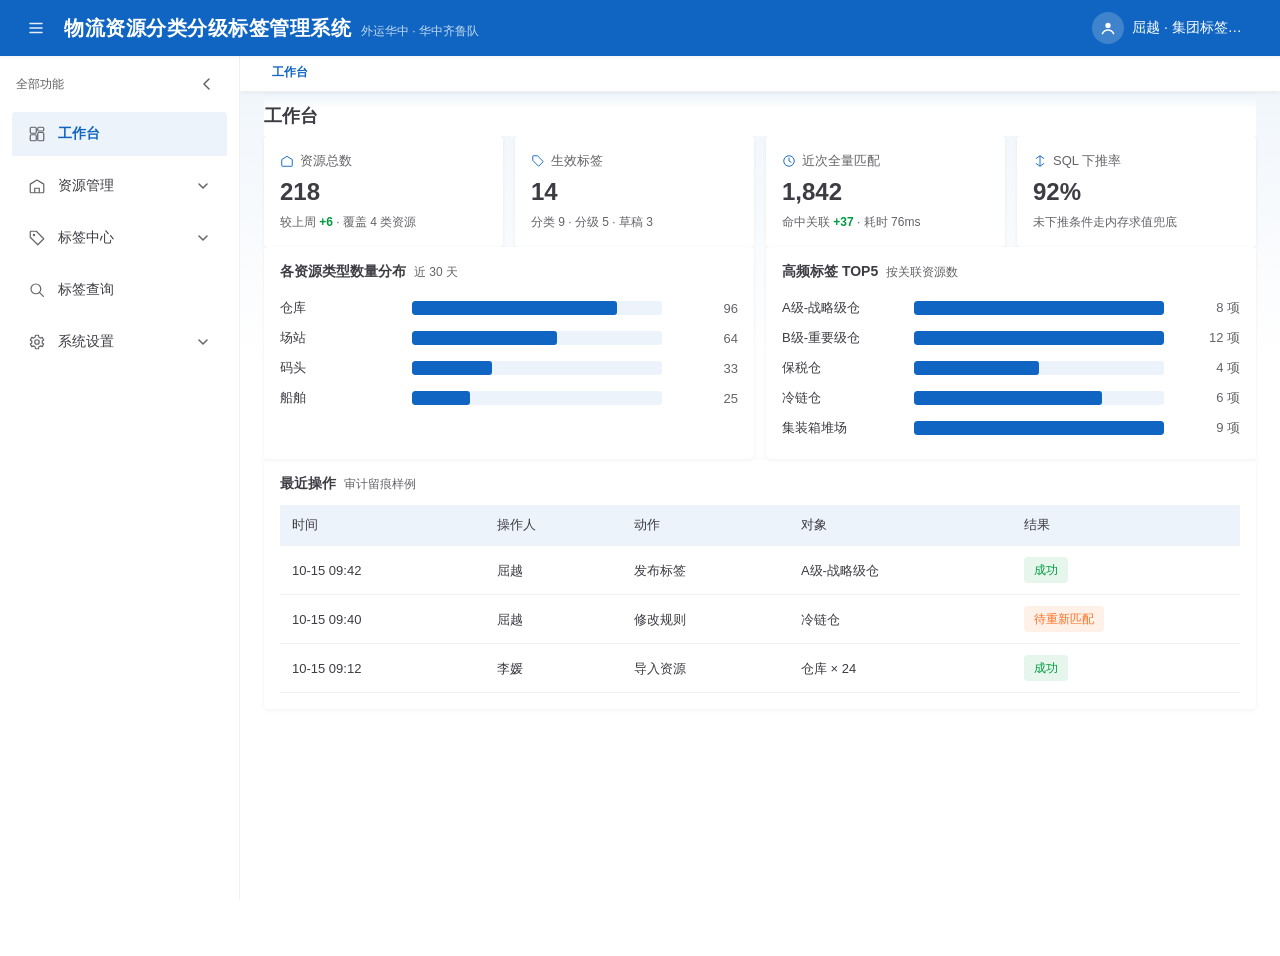
==== commit 2eacf86f: "deploy: 更新为资源标签管理原型" ====
--- a/index.html
+++ b/index.html
@@ -3,859 +3,1537 @@
 <head>
 <meta charset="UTF-8">
 <meta name="viewport" content="width=device-width, initial-scale=1.0">
-<title>海运订舱系统 · 界面原型（华中齐鲁队）</title>
+<title>物流资源分类分级标签管理系统 — 华中齐鲁队</title>
 <style>
-/* ========== 设计令牌（公司 UI 规范） ========== */
+/* ================= 设计令牌（中国外运视觉UI规范） ================= */
 :root{
-  --primary:#0F65C1;
-  --primary-hover:#0A4A92;
-  --primary-active:#083A73;
-  --primary-light:#ECF3FA;
+  --primary:#0F65C1; --primary-hover:#0A4A92; --primary-active:#083A73;
   --secondary:#ECF3FA;
-  --success:#009B40;
-  --success-light:#E6F5EC;
-  --warning:#FF7122;
-  --warning-light:#FFF0E8;
-  --danger:#FF2222;
-  --danger-light:#FFEBEB;
-  --info:#636369;
-  --info-light:#F0F0F0;
-  --text-1:#3C3C43;
-  --text-2:#636369;
-  --text-3:#9B9B9F;
-  --border:#E9E9EA;
-  --border-light:#F0F0F0;
-  --bg:#F5F9FC;
-  --table-head:#ECF3FA;
-  --topbar-h:56px;
-  --sidebar-w:240px;
-  --sidebar-mini-w:80px;
-  --tab-h:36px;
-  --ctl-h:32px;
-  --ctl-h-sm:28px;
-  --tag-h:26px;
-  --radius:4px;
-}
-*{box-sizing:border-box;margin:0;padding:0}
-html,body{height:100%}
-body{font:14px/1.6 "Microsoft YaHei","PingFang SC",sans-serif;color:var(--text-1);background:var(--bg)}
-button{font-family:inherit;cursor:pointer}
-input,select{font-family:inherit}
-a{color:var(--primary);text-decoration:none}
-:focus-visible{outline:2px solid var(--primary);outline-offset:1px}
-@media (prefers-reduced-motion: reduce){*{animation-duration:.01ms!important;transition-duration:.01ms!important}}
-
-/* ========== 登录页 ========== */
-#page-login{position:fixed;inset:0;display:flex;align-items:center;justify-content:center;
-  background:linear-gradient(135deg,#0B4A8F 0%,#0F65C1 55%,#3B8AD9 100%)}
-.login-card{width:400px;background:#fff;border-radius:8px;padding:40px 36px;box-shadow:0 8px 32px rgba(10,40,80,.35)}
-.login-card h1{font-size:20px;text-align:center;color:var(--text-1);margin-bottom:4px}
-.login-card .sub{font-size:12px;color:var(--text-3);text-align:center;margin-bottom:28px}
-.login-card .field{margin-bottom:16px}
-.login-card label{display:block;font-size:13px;color:var(--text-2);margin-bottom:6px}
-.login-card input{width:100%;height:var(--ctl-h);border:1px solid var(--border);border-radius:var(--radius);padding:0 10px;font-size:14px}
-.login-card input:focus{border-color:var(--primary)}
-.login-card .btn-primary{width:100%;height:38px;margin-top:8px}
-.login-hint{margin-top:20px;font-size:12px;color:var(--text-3);background:var(--info-light);border-radius:var(--radius);padding:10px 12px;line-height:1.8}
-.login-err{display:none;margin-bottom:12px;padding:8px 12px;background:var(--danger-light);color:var(--danger);border-radius:var(--radius);font-size:13px}
-
-/* ========== 按钮 ========== */
-.btn{display:inline-flex;align-items:center;justify-content:center;height:var(--ctl-h-sm);padding:0 14px;
-  border-radius:var(--radius);border:1px solid var(--border);background:#fff;color:var(--text-1);font-size:13px;transition:all .15s}
-.btn:hover{border-color:var(--primary);color:var(--primary)}
-.btn-primary{background:var(--primary);border-color:var(--primary);color:#fff}
-.btn-primary:hover{background:var(--primary-hover);border-color:var(--primary-hover);color:#fff}
-.btn-danger{color:var(--danger);border-color:var(--danger)}
-.btn-danger:hover{background:var(--danger);color:#fff}
-.btn-sm{height:var(--ctl-h-sm)}
-.link-btn{background:none;border:none;color:var(--primary);font-size:13px;padding:0 4px}
-.link-btn:hover{text-decoration:underline}
-.link-btn.danger{color:var(--danger)}
-
-/* ========== 应用框架 ========== */
-#app{display:none;min-height:100vh}
-.topbar{position:fixed;top:0;left:0;right:0;height:var(--topbar-h);background:var(--primary);color:#fff;
-  display:flex;align-items:center;padding:0 16px;z-index:100}
-.brand{display:flex;align-items:center;gap:10px;font-size:16px;font-weight:600;white-space:nowrap}
-.brand .logo{width:28px;height:28px;border-radius:6px;background:rgba(255,255,255,.2);display:flex;align-items:center;justify-content:center;font-size:16px}
-.topbar .spacer{flex:1}
-.topbar .user{display:flex;align-items:center;gap:8px;font-size:13px}
-.topbar .user .avatar{width:30px;height:30px;border-radius:50%;background:rgba(255,255,255,.25);display:flex;align-items:center;justify-content:center;font-size:13px}
-.topbar .collapse-btn{background:none;border:none;color:#fff;font-size:18px;margin-right:12px;padding:4px 8px;border-radius:var(--radius)}
-.topbar .collapse-btn:hover{background:rgba(255,255,255,.15)}
-
-.sidebar{position:fixed;top:var(--topbar-h);bottom:0;left:0;width:var(--sidebar-w);background:#fff;
-  border-right:1px solid var(--border-light);transition:width .2s;overflow:hidden;z-index:90}
-.sidebar.mini{width:var(--sidebar-mini-w)}
-.nav-group{padding:8px 0}
-.nav-group .group-title{font-size:12px;color:var(--text-3);padding:8px 16px 4px;white-space:nowrap}
-.nav-item{display:flex;align-items:center;gap:10px;height:40px;padding:0 16px;color:var(--text-2);cursor:pointer;
-  border-left:3px solid transparent;white-space:nowrap;user-select:none}
-.nav-item:hover{background:var(--primary-light);color:var(--primary)}
-.nav-item.active{background:var(--primary-light);color:var(--primary);border-left-color:var(--primary);font-weight:600}
-.nav-item .ico{width:20px;text-align:center;font-size:15px;flex:none}
-.sidebar.mini .nav-item span,.sidebar.mini .group-title{display:none}
-.sidebar.mini .nav-item{justify-content:center;padding:0}
-
-.main{margin-left:var(--sidebar-w);margin-top:var(--topbar-h);padding:12px 16px 32px;transition:margin .2s}
-.main.wide{margin-left:var(--sidebar-mini-w)}
-
-/* ========== 页签栏 ========== */
-.tabbar{display:flex;align-items:flex-end;gap:2px;border-bottom:1px solid var(--border);margin-bottom:12px}
-.tab{height:var(--tab-h);display:flex;align-items:center;padding:0 16px;font-size:13px;color:var(--text-2);
-  border:1px solid transparent;border-bottom:none;border-radius:var(--radius) var(--radius) 0 0;cursor:pointer;background:none}
-.tab:hover{color:var(--primary)}
-.tab.active{background:#fff;border-color:var(--border);color:var(--primary);font-weight:600;position:relative;top:1px}
-
-/* ========== 页面与卡片 ========== */
-.page{display:none}
-.page.active{display:block}
-.page-title{font-size:18px;font-weight:600;margin-bottom:12px}
-.card{background:#fff;border:1px solid var(--border-light);border-radius:var(--radius);padding:12px;margin-bottom:12px}
-.toolbar{display:flex;align-items:center;gap:8px;margin-bottom:12px;flex-wrap:wrap}
-.toolbar .grow{flex:1}
-.toolbar label{font-size:13px;color:var(--text-2)}
-.toolbar input,.toolbar select{height:var(--ctl-h-sm);border:1px solid var(--border);border-radius:var(--radius);padding:0 8px;font-size:13px}
-.toolbar input:focus,.toolbar select:focus{border-color:var(--primary)}
-
-/* ========== 表格 ========== */
-table{width:100%;border-collapse:collapse;font-size:13px}
-th{background:var(--table-head);color:var(--text-2);font-weight:600;text-align:left;padding:11px 12px;border-bottom:1px solid var(--border);white-space:nowrap}
-td{padding:11px 12px;border-bottom:1px solid var(--border-light);color:var(--text-1);line-height:14px;font-weight:400;vertical-align:middle}
-tbody tr:hover{background:#F7FAFD}
-.tbl-wrap{overflow-x:auto}
-.num{font-variant-numeric:tabular-nums}
-
-/* ========== 标签 ========== */
-.tag{display:inline-flex;align-items:center;height:var(--tag-h);padding:0 10px;border-radius:13px;font-size:12px;white-space:nowrap}
-.tag-blue{background:var(--primary-light);color:var(--primary)}
-.tag-green{background:var(--success-light);color:var(--success)}
-.tag-orange{background:var(--warning-light);color:var(--warning)}
-.tag-red{background:var(--danger-light);color:var(--danger)}
-.tag-gray{background:var(--info-light);color:var(--info)}
-
-/* ========== 分页 ========== */
-.pager{display:flex;align-items:center;justify-content:flex-end;gap:6px;margin-top:12px;font-size:13px;color:var(--text-2)}
-.pager .pg{min-width:28px;height:28px;border:1px solid var(--border);border-radius:var(--radius);background:#fff;
-  display:inline-flex;align-items:center;justify-content:center;padding:0 6px}
-.pager .pg.cur{background:var(--primary);border-color:var(--primary);color:#fff}
-
-/* ========== 弹窗 ========== */
-.modal-mask{display:none;position:fixed;inset:0;background:rgba(15,30,50,.45);z-index:200;
-  align-items:flex-start;justify-content:center;padding:48px 16px;overflow:auto}
-.modal-mask.open{display:flex}
-.modal{background:#fff;border-radius:8px;width:680px;max-width:100%;box-shadow:0 12px 40px rgba(10,30,60,.3)}
-.modal.wide{width:860px}
-.modal-head{display:flex;align-items:center;justify-content:space-between;padding:14px 20px;border-bottom:1px solid var(--border-light)}
-.modal-head h3{font-size:16px}
-.modal-head .x{background:none;border:none;font-size:18px;color:var(--text-3);line-height:1}
-.modal-head .x:hover{color:var(--danger)}
-.modal-body{padding:16px 20px;max-height:62vh;overflow:auto}
-.modal-foot{padding:12px 20px;border-top:1px solid var(--border-light);display:flex;justify-content:flex-end;gap:8px}
-
-/* ========== 表单 ========== */
-.form-grid{display:grid;grid-template-columns:1fr 1fr;gap:12px 16px}
-.form-grid .full{grid-column:1/-1}
-.form-item label{display:block;font-size:13px;color:var(--text-2);margin-bottom:4px}
-.form-item label .req{color:var(--danger);margin-left:2px}
-.form-item input,.form-item select,.form-item textarea{width:100%;height:var(--ctl-h);border:1px solid var(--border);
-  border-radius:var(--radius);padding:0 10px;font-size:13px}
-.form-item textarea{height:auto;padding:6px 10px;resize:vertical}
-.form-item input:focus,.form-item select:focus,.form-item textarea:focus{border-color:var(--primary)}
-
-/* ========== 手风琴（四份档案） ========== */
-.accordion{border:1px solid var(--border-light);border-radius:var(--radius);overflow:hidden}
-.acc-item+.acc-item{border-top:1px solid var(--border-light)}
-.acc-head{display:flex;align-items:center;gap:8px;padding:10px 14px;background:#fff;cursor:pointer;user-select:none}
-.acc-head:hover{background:#F7FAFD}
-.acc-head .arrow{transition:transform .2s;font-size:12px;color:var(--text-3)}
-.acc-item.open .acc-head .arrow{transform:rotate(90deg)}
-.acc-head .name{font-weight:600;font-size:14px}
-.acc-head .count{font-size:12px;color:var(--text-3)}
-.acc-body{display:none;padding:4px 14px 12px;background:#FBFCFE}
-.acc-item.open .acc-body{display:block}
-
-/* ========== 步骤条（订舱单详情） ========== */
-.steps{display:flex;align-items:center;gap:0;margin-bottom:16px}
-.step{display:flex;align-items:center;gap:6px;font-size:13px;color:var(--text-3)}
-.step .dot{width:22px;height:22px;border-radius:50%;border:1px solid var(--border);background:#fff;
-  display:inline-flex;align-items:center;justify-content:center;font-size:12px}
-.step.done{color:var(--success)}
-.step.done .dot{background:var(--success);border-color:var(--success);color:#fff}
-.step.cur{color:var(--primary);font-weight:600}
-.step.cur .dot{background:var(--primary);border-color:var(--primary);color:#fff}
-.step-line{width:36px;height:1px;background:var(--border);margin:0 8px}
-.step-line.done{background:var(--success)}
-.step.cancelled{color:var(--danger)}
-.step.cancelled .dot{background:var(--danger);border-color:var(--danger);color:#fff}
-
-/* ========== 详情字段 ========== */
-.desc{display:grid;grid-template-columns:110px 1fr 110px 1fr;gap:0;border:1px solid var(--border-light);border-radius:var(--radius);overflow:hidden;margin-bottom:12px}
-.desc dt{background:#F7F9FC;color:var(--text-2);padding:7px 12px;font-size:13px;border-bottom:1px solid var(--border-light)}
-.desc dd{padding:7px 12px;font-size:13px;border-bottom:1px solid var(--border-light)}
-.desc .col2{grid-row:span 1}
-.sub-title{font-size:14px;font-weight:600;margin:14px 0 8px;display:flex;align-items:center;gap:8px}
-.sub-title .tag{height:22px;font-size:11px}
-
-/* ========== 提示条 ========== */
-.toast{position:fixed;top:70px;left:50%;transform:translateX(-50%);background:#fff;border:1px solid var(--border);
-  border-left:3px solid var(--success);border-radius:var(--radius);padding:10px 18px;font-size:13px;
-  box-shadow:0 6px 20px rgba(10,30,60,.15);z-index:300;display:none}
-.toast.err{border-left-color:var(--danger)}
-.toast.warn{border-left-color:var(--warning)}
-
-/* ========== 打印 ========== */
-.print-area{background:#fff;border:1px solid var(--border);padding:24px 28px}
-.print-area h2{text-align:center;font-size:18px;margin-bottom:4px}
-.print-area .p-no{text-align:center;font-size:12px;color:var(--text-3);margin-bottom:16px}
-.print-area table{margin-bottom:12px}
-@media print{
-  .topbar,.sidebar,.tabbar,.no-print{display:none!important}
-  .main{margin:0!important;padding:0!important}
-  body{background:#fff}
+  --success:#009B40; --success-bg:#E6F6EC;
+  --warning:#FF7122; --warning-bg:#FFF0E8;
+  --danger:#FF2222;  --danger-bg:#FFEBEB;
+  --surface:#FFFFFF;
+  --text-primary:#3C3C43; --text-caption:#636369; --text-disabled:#C2C2C4;
+  --border:#E9E9EA; --border-light:#F0F0F0;
+  --table-header-bg:#ECF3FA; --tag-bg:#ECF3FA; --disabled-bg:#F5F5F5;
+  --bg-body:linear-gradient(180deg,#ECF3FA 0%,#FFFFFF 40%);
+  --shadow-sm:0 1px 4px rgba(0,0,0,0.06);
+  --shadow-md:0 4px 12px rgba(0,0,0,0.08);
+  --text-xs:12px; --text-sm:14px; --text-base:16px; --text-lg:20px; --text-xl:18px; --text-2xl:24px;
+  --space-1:4px; --space-2:8px; --space-3:12px; --space-4:16px; --space-5:20px; --space-6:24px; --space-8:32px;
+  --sidebar-width:240px; --sidebar-collapsed:80px; --topbar-height:56px;
+  --layout-sidebar-current:var(--sidebar-width);
+  --content-min-width:0px;
+  --control-height-sm:28px; --control-height-md:32px;
+  --ease-out:cubic-bezier(0.25,0.46,0.45,0.94);
+  --ease-smooth:cubic-bezier(0.2,0,0,1);
+  --duration-fast:200ms; --duration-normal:300ms; --duration-sidebar:280ms;
+  --component-primary-color:var(--primary);
+  --component-surface-color:var(--surface);
+  --component-text-color:var(--text-primary);
+  --component-caption-color:var(--text-caption);
+  --component-border-color:var(--border);
+  --component-border-light-color:var(--border-light);
+  --component-control-height-sm:var(--control-height-sm);
+  --component-control-height-md:var(--control-height-md);
+  --table-header-bg-color:var(--table-header-bg);
+  --tag-bg-color:var(--tag-bg);
+  --dialog-padding-primary:24px; --dialog-title-font-size:16px;
+  --dialog-content-font-size:14px; --dialog-content-line-height:20px;
+  --message-border-color:var(--primary);
+}
+*{margin:0;padding:0;box-sizing:border-box;}
+html,body{height:100%;}
+body{
+  font-family:"PingFang SC","Microsoft YaHei","Helvetica Neue",Arial,sans-serif;
+  font-size:14px;color:var(--text-primary);
+  background:var(--bg-body) fixed;-webkit-font-smoothing:antialiased;
+}
+button{font-family:inherit;}
+::-webkit-scrollbar{width:4px;height:4px;}
+::-webkit-scrollbar-thumb{background:#d0d0d0;border-radius:2px;}
+[hidden]{display:none!important;}
+
+/* ================= 顶部导航栏 ================= */
+.topbar{
+  position:fixed;top:0;left:0;right:0;height:var(--topbar-height);z-index:200;
+  background:var(--primary);color:#fff;display:flex;align-items:center;
+  padding:0 20px;gap:12px;box-shadow:var(--shadow-sm);
+}
+.topbar__toggle{
+  width:32px;height:32px;border:none;border-radius:4px;cursor:pointer;
+  background:transparent;color:rgba(255,255,255,0.9);
+  display:flex;align-items:center;justify-content:center;flex-shrink:0;
+}
+.topbar__toggle:hover{background:rgba(255,255,255,0.12);color:#fff;}
+.topbar__toggle:active{background:rgba(255,255,255,0.2);}
+.topbar__toggle:focus-visible{outline:2px solid rgba(255,255,255,0.6);outline-offset:2px;}
+.topbar__toggle .icon-hamburger{display:none;}
+.topbar__title{
+  font-size:var(--text-lg);font-weight:600;letter-spacing:0.5px;
+  white-space:nowrap;overflow:hidden;text-overflow:ellipsis;
+}
+.topbar__title small{font-size:12px;font-weight:400;opacity:.75;margin-left:10px;letter-spacing:0;}
+.topbar__spacer{flex:1;}
+.topbar__user{
+  display:flex;align-items:center;gap:8px;padding:4px 8px;border-radius:8px;
+  cursor:pointer;position:relative;border:none;background:transparent;color:#fff;
+}
+.topbar__user:hover{background:rgba(255,255,255,0.08);}
+.topbar__user:active{background:rgba(255,255,255,0.14);}
+.topbar__user:focus-visible{outline:2px solid rgba(255,255,255,0.6);outline-offset:2px;}
+.avatar{
+  width:32px;height:32px;border-radius:50%;background:rgba(255,255,255,0.2);
+  display:flex;align-items:center;justify-content:center;flex-shrink:0;
+}
+.topbar__username{font-size:14px;font-weight:500;max-width:120px;overflow:hidden;text-overflow:ellipsis;white-space:nowrap;}
+.user-menu{
+  position:fixed;top:60px;right:12px;min-width:220px;background:var(--surface);
+  border:1px solid var(--border-light);border-radius:8px;box-shadow:var(--shadow-md);
+  padding:8px 0;z-index:300;color:var(--text-primary);
+}
+.user-menu__role{padding:8px 16px;font-size:12px;color:var(--text-caption);border-bottom:1px solid var(--border-light);margin-bottom:4px;}
+.user-menu__item{display:flex;align-items:center;gap:8px;padding:8px 16px;cursor:pointer;font-size:14px;}
+.user-menu__item:hover{background:var(--secondary);color:var(--primary);}
+.user-menu__item.is-current{color:var(--primary);font-weight:600;background:var(--secondary);}
+
+/* ================= 侧边栏 ================= */
+.sidebar{
+  position:fixed;top:var(--topbar-height);left:0;bottom:0;width:var(--layout-sidebar-current);
+  background:var(--surface);border-right:1px solid var(--border-light);z-index:100;
+  display:flex;flex-direction:column;overflow:hidden;
+  transition:width var(--duration-sidebar) var(--ease-smooth),box-shadow var(--duration-fast) var(--ease-out);
+  will-change:width;
+}
+.app.is-collapsed .sidebar{box-shadow:var(--shadow-md);}
+.sidebar__head{
+  display:flex;align-items:center;justify-content:space-between;
+  padding:12px 16px;flex-shrink:0;
+}
+.sidebar__head-title{font-size:var(--text-xs);color:#606060;font-weight:500;white-space:nowrap;overflow:hidden;text-overflow:ellipsis;}
+.sidebar__collapse{
+  width:32px;height:32px;border:none;border-radius:4px;background:transparent;
+  color:var(--text-caption);cursor:pointer;display:flex;align-items:center;justify-content:center;flex-shrink:0;
+}
+.sidebar__collapse:hover{background:var(--secondary);color:var(--text-primary);}
+.sidebar__collapse:active{background:var(--border-light);}
+.sidebar__collapse:focus-visible{outline:2px solid var(--primary);outline-offset:-2px;}
+.sidebar__menu{flex:1;overflow-y:auto;overflow-x:hidden;padding:0 12px 12px;}
+.menu-group{margin-bottom:8px;list-style:none;}
+.menu-item__parent{
+  display:flex;align-items:center;justify-content:space-between;
+  padding:12px 16px;border-radius:4px;min-height:44px;height:44px;cursor:pointer;
+  color:var(--text-primary);user-select:none;
+}
+.menu-item__parent .left{display:flex;align-items:center;gap:12px;min-width:0;}
+.menu-item__parent .label{min-width:0;overflow:hidden;text-overflow:ellipsis;white-space:nowrap;}
+.menu-item__parent .menu-icon{width:18px;height:18px;color:var(--text-caption);flex-shrink:0;}
+.menu-item__parent .arrow{width:16px;height:16px;color:var(--text-caption);flex-shrink:0;transition:transform 300ms var(--ease-smooth);}
+.menu-item__parent:hover{background:var(--secondary);}
+.menu-item__parent:hover .menu-icon{color:var(--text-primary);}
+.menu-item__parent:active{background:var(--secondary);box-shadow:inset 0 0 0 1px var(--border);}
+.menu-item__parent:focus-visible{outline:2px solid var(--primary);outline-offset:-2px;}
+.menu-item__parent.is-open{background:var(--secondary);border-radius:4px 4px 0 0;}
+.menu-item__parent.is-open .arrow{transform:rotate(180deg);}
+.menu-item__parent.is-active{color:var(--primary);background:var(--secondary);font-weight:600;border-radius:4px 4px 0 0;}
+.menu-children{height:0;overflow:hidden;opacity:0;transition:height var(--duration-normal) var(--ease-smooth),opacity var(--duration-fast) var(--ease-out);margin-bottom:0;}
+.menu-children.is-open{background:var(--secondary);border-radius:0 0 4px 4px;}
+.menu-children ul{list-style:none;padding:4px 0;}
+.menu-item__child{
+  position:relative;display:flex;align-items:center;padding:8px 16px 8px 42px;
+  border-radius:4px;cursor:pointer;color:var(--text-primary);font-size:14px;
+  white-space:nowrap;overflow:hidden;text-overflow:ellipsis;
+}
+.menu-item__child::before{
+  content:"";position:absolute;left:33px;top:50%;transform:translateY(-50%);
+  width:3px;height:0;background:var(--primary);border-radius:2px;transition:height var(--duration-fast) var(--ease-out);
+}
+.menu-item__child:hover{background:rgba(255,255,255,0.65);color:var(--primary);}
+.menu-item__child:active{box-shadow:inset 0 0 0 1px var(--border);}
+.menu-item__child.is-selected{color:var(--primary);font-weight:600;background:transparent;}
+.menu-item__child.is-selected::before{height:16px;}
+/* 收起态 */
+.app.is-collapsed .sidebar__head{padding:12px 0;justify-content:center;}
+.app.is-collapsed .sidebar__head-title,.app.is-collapsed .label,.app.is-collapsed .arrow{opacity:0;visibility:hidden;width:0;pointer-events:none;}
+.app.is-collapsed .menu-item__parent{padding:12px;justify-content:center;min-height:48px;}
+.app.is-collapsed .sidebar__menu .menu-group{gap:4px;}
+.app.is-collapsed .menu-children{height:0!important;opacity:0!important;pointer-events:none!important;}
+
+/* 收起态悬浮窗 */
+.menu-popover{
+  position:fixed;min-width:160px;background:var(--surface);border:1px solid var(--border-light);
+  border-radius:8px;box-shadow:var(--shadow-md);padding:8px 0;z-index:400;
+}
+.menu-popover__title{font-size:14px;font-weight:600;padding:8px 16px;border-bottom:1px solid var(--border-light);}
+.menu-popover__item{padding:8px 16px;font-size:14px;cursor:pointer;white-space:nowrap;overflow:hidden;text-overflow:ellipsis;}
+.menu-popover__item:hover{background:var(--secondary);color:var(--primary);}
+.menu-popover__item.is-selected{color:var(--primary);font-weight:600;background:var(--secondary);}
+
+/* ================= 页签栏 ================= */
+.main{
+  margin-left:var(--layout-sidebar-current);margin-top:var(--topbar-height);
+  width:calc(100% - var(--layout-sidebar-current));min-width:var(--content-min-width);
+  padding:0 24px 24px;
+  transition:margin-left var(--duration-sidebar) var(--ease-smooth),width var(--duration-sidebar) var(--ease-smooth);
+}
+.app.is-collapsed .main{--layout-sidebar-current:var(--sidebar-collapsed);}
+.tabs-bar{
+  position:sticky;top:56px;z-index:50;height:36px;background:var(--surface);
+  border-bottom:1px solid var(--border-light);box-shadow:var(--shadow-sm);
+  margin:0 -24px;overflow-x:auto;overflow-y:hidden;min-width:0;
+}
+.tabs-bar__inner{display:flex;align-items:center;gap:4px;padding:4px 24px 0 24px;min-width:max-content;}
+.tab-item{display:flex;align-items:center;gap:8px;padding:4px 8px;border-radius:4px;cursor:pointer;flex-shrink:0;}
+.tab-item span{font-size:12px;color:#606060;white-space:nowrap;}
+.tab-item:hover{background:var(--secondary);}
+.tab-item.is-active span{color:var(--primary);font-weight:600;}
+.tab-close{
+  width:14px;height:14px;border:none;border-radius:50%;background:transparent;
+  color:var(--text-disabled);font-size:10px;line-height:14px;cursor:pointer;
+  display:flex;align-items:center;justify-content:center;
+}
+.tab-close:hover{background:var(--border-light);color:var(--text-primary);}
+
+/* ================= 主内容 ================= */
+.page-header{position:sticky;top:92px;z-index:49;background:var(--bg-body);padding:12px 0 8px;}
+.page-header h1{font-size:var(--text-xl);font-weight:600;color:var(--text-primary);margin:0;}
+.main-inner{display:flex;flex-direction:column;gap:12px;min-width:0;}
+.block{background:var(--surface);border-radius:4px;padding:16px;box-shadow:var(--shadow-sm);min-width:0;}
+.block__title{font-size:14px;font-weight:600;margin-bottom:12px;display:flex;align-items:center;gap:8px;}
+.block__title .sub{font-weight:400;font-size:12px;color:var(--text-caption);}
+
+/* 筛选栏 */
+.filter-bar{display:flex;flex-wrap:wrap;align-items:center;gap:12px 16px;background:var(--surface);padding:16px;border-radius:4px;box-shadow:var(--shadow-sm);}
+.filter-bar__conditions{flex:1;min-width:0;display:flex;flex-wrap:wrap;align-items:center;gap:12px 16px;}
+.filter-bar__actions{flex-shrink:0;margin-left:auto;display:flex;gap:8px;align-items:center;}
+.cond{display:inline-flex;align-items:center;gap:8px;}
+.cond>label{font-size:14px;color:var(--text-caption);white-space:nowrap;}
+
+/* 按钮与控件 */
+.btn{
+  height:var(--control-height-md);padding:0 16px;border-radius:4px;border:1px solid transparent;
+  font-size:14px;cursor:pointer;display:inline-flex;align-items:center;gap:6px;white-space:nowrap;
+  transition:background var(--duration-fast) var(--ease-out),color var(--duration-fast) var(--ease-out),border-color var(--duration-fast) var(--ease-out);
+}
+.btn:focus-visible{outline:2px solid var(--primary);outline-offset:2px;}
+.btn-sm{height:var(--control-height-sm);padding:0 12px;font-size:13px;}
+.btn-primary{background:var(--primary);color:#fff;}
+.btn-primary:hover{background:var(--primary-hover);color:var(--surface);}
+.btn-primary:active{background:var(--primary-active);}
+.btn-primary.is-plain{background:var(--surface);color:var(--primary);border-color:#BBD4EE;}
+.btn-primary.is-plain:hover{background:var(--secondary);color:var(--primary);}
+.btn-primary:disabled,.btn-primary:disabled:hover{background:var(--disabled-bg);color:var(--text-disabled);border-color:var(--disabled-bg);cursor:not-allowed;}
+.btn-default{background:var(--surface);color:var(--text-primary);border-color:var(--border);}
+.btn-default:hover{background:var(--secondary);color:var(--primary);border-color:#BBD4EE;}
+.btn-danger{background:var(--surface);color:var(--danger);border-color:#FFC9C9;}
+.btn-danger:hover{background:var(--danger-bg);}
+.link-btn{border:none;background:none;color:var(--primary);cursor:pointer;font-size:13px;padding:2px 6px;border-radius:4px;}
+.link-btn:hover{background:var(--secondary);}
+.link-btn.danger{color:var(--danger);}
+.link-btn:disabled{color:var(--text-disabled);cursor:not-allowed;}
+.input,.select{
+  height:var(--control-height-md);padding:0 10px;border:1px solid var(--border);border-radius:4px;
+  font-size:14px;color:var(--text-primary);background:var(--surface);min-width:0;
+}
+.input-sm,.select-sm{height:var(--control-height-sm);font-size:13px;}
+.input:focus,.select:focus{outline:none;border-color:var(--primary);box-shadow:0 0 0 2px rgba(15,101,193,0.12);}
+.input::placeholder{color:var(--text-disabled);}
+.input:disabled{background:var(--disabled-bg);cursor:not-allowed;}
+
+/* 状态标签 */
+.status-tag{
+  display:inline-flex;align-items:center;justify-content:center;height:26px;padding:0 10px;
+  border-radius:4px;font-size:12px;background:var(--tag-bg);color:var(--primary);white-space:nowrap;
+}
+.status-tag--success{background:var(--success-bg);color:var(--success);}
+.status-tag--warning{background:var(--warning-bg);color:var(--warning);}
+.status-tag--danger{background:var(--danger-bg);color:var(--danger);}
+.status-tag--gray{background:#F2F2F3;color:var(--text-caption);}
+.status-tag.is-disabled{opacity:0.5;background:var(--surface);cursor:not-allowed;}
+.status-tag+.status-tag{margin-left:6px;}
+
+/* 数据表格 */
+.table-scroll{overflow-x:auto;max-width:100%;}
+.data-table{width:100%;border-collapse:collapse;}
+.data-table th.data-table__cell{
+  background:var(--table-header-bg);white-space:nowrap;text-align:left;
+  font-weight:500;color:var(--text-primary);
+}
+.data-table td.data-table__cell,.data-table th.data-table__cell{padding:11px 12px;border-bottom:1px solid var(--border-light);font-size:13px;}
+.data-table .data-table__content{line-height:14px;font-weight:400;}
+.data-table tbody tr{transition:background var(--duration-fast) var(--ease-out);cursor:default;}
+.data-table tbody tr:hover{background:#F7FAFD;}
+.table-footer{display:flex;align-items:center;justify-content:flex-end;gap:8px;padding-top:12px;font-size:13px;color:var(--text-caption);}
+.page-btn{min-width:28px;height:28px;border:1px solid var(--border);background:var(--surface);border-radius:4px;cursor:pointer;font-size:13px;color:var(--text-primary);}
+.page-btn.is-current{background:var(--primary);color:#fff;border-color:var(--primary);}
+
+/* 统计卡片 */
+.stat-grid{display:grid;grid-template-columns:repeat(auto-fit,minmax(220px,1fr));gap:12px;}
+.stat-card{background:var(--surface);border-radius:4px;padding:16px;box-shadow:var(--shadow-sm);display:flex;flex-direction:column;gap:8px;}
+.stat-card__label{font-size:13px;color:var(--text-caption);display:flex;align-items:center;gap:6px;}
+.stat-card__value{font-size:var(--text-2xl);font-weight:600;font-variant-numeric:tabular-nums;}
+.stat-card__delta{font-size:12px;color:var(--text-caption);}
+.stat-card__delta b{color:var(--success);font-weight:600;}
+
+/* 简易条形图 */
+.bar-row{display:grid;grid-template-columns:120px 1fr 64px;align-items:center;gap:12px;padding:6px 0;font-size:13px;}
+.bar-track{height:14px;background:var(--secondary);border-radius:3px;overflow:hidden;}
+.bar-fill{height:100%;background:var(--primary);border-radius:3px;transition:width var(--duration-normal) var(--ease-smooth);}
+.bar-row .num{text-align:right;color:var(--text-caption);font-variant-numeric:tabular-nums;}
+
+/* 空态 */
+.empty-state{padding:48px 16px;text-align:center;color:var(--text-caption);}
+.empty-state .icon{width:48px;height:48px;margin:0 auto 12px;color:var(--text-disabled);}
+.empty-state p{font-size:13px;}
+.empty-state .btn{margin-top:12px;}
+
+/* 弹窗 */
+.modal-mask{
+  position:fixed;inset:0;background:rgba(0,0,0,0.35);z-index:500;
+  display:flex;align-items:center;justify-content:center;padding:24px;
+}
+.modal{
+  background:var(--surface);border-radius:8px;box-shadow:var(--shadow-md);
+  width:640px;max-width:100%;max-height:calc(100vh - 96px);display:flex;flex-direction:column;
+}
+.modal--lg{width:880px;}
+.modal__head{display:flex;align-items:center;justify-content:space-between;padding:16px 24px;border-bottom:1px solid var(--border-light);flex-shrink:0;}
+.modal__title{font-size:var(--dialog-title-font-size);font-weight:600;}
+.modal__close{width:28px;height:28px;border:none;background:none;border-radius:4px;cursor:pointer;color:var(--text-caption);font-size:16px;}
+.modal__close:hover{background:var(--secondary);color:var(--text-primary);}
+.modal__body{padding:var(--dialog-padding-primary);overflow-y:auto;font-size:var(--dialog-content-font-size);line-height:var(--dialog-content-line-height);}
+.modal__foot{display:flex;justify-content:flex-end;gap:8px;padding:12px 24px 20px;border-top:1px solid var(--border-light);flex-shrink:0;}
+/* 确认弹窗 */
+.confirm-dialog{width:420px;}
+.confirm-dialog .modal__body{padding:24px 24px 8px;}
+
+/* 表单 */
+.form-grid{display:grid;grid-template-columns:1fr 1fr;gap:14px 16px;}
+.form-item{display:flex;flex-direction:column;gap:6px;min-width:0;}
+.form-item--full{grid-column:1/-1;}
+.form-item>label{font-size:13px;color:var(--text-caption);}
+.form-item>label .req{color:var(--danger);margin-left:2px;}
+.form-item .hint{font-size:12px;color:var(--text-disabled);}
+.form-item .err{font-size:12px;color:var(--danger);display:none;}
+.form-item.has-error .input,.form-item.has-error .select{border-color:var(--danger);}
+.form-item.has-error .err{display:block;}
+.checkbox-group{display:flex;flex-wrap:wrap;gap:8px;}
+.check-chip{
+  display:inline-flex;align-items:center;gap:6px;height:28px;padding:0 12px;border-radius:4px;
+  border:1px solid var(--border);background:var(--surface);font-size:13px;cursor:pointer;user-select:none;
+}
+.check-chip:hover{border-color:var(--primary);color:var(--primary);}
+.check-chip.is-on{background:var(--secondary);border-color:var(--primary);color:var(--primary);font-weight:500;}
+.radio-line{display:flex;gap:16px;align-items:center;font-size:14px;}
+.color-dot{width:14px;height:14px;border-radius:3px;display:inline-block;vertical-align:-2px;border:1px solid rgba(0,0,0,0.08);}
+
+/* 规则编辑器 */
+.rule-builder{border:1px solid var(--border);border-radius:6px;padding:12px;background:#FBFDFF;}
+.rb-group{border:1px dashed #BBD4EE;border-radius:6px;padding:10px;background:var(--surface);}
+.rb-group+.rb-group,.rb-group .rb-children .rb-row{margin-top:8px;}
+.rb-head{display:flex;align-items:center;gap:8px;margin-bottom:8px;}
+.rb-logic{
+  height:28px;border:1px solid var(--primary);color:var(--primary);background:var(--secondary);
+  border-radius:4px;font-size:13px;font-weight:600;padding:0 14px;cursor:pointer;
+}
+.rb-cond{display:flex;align-items:center;gap:8px;flex-wrap:wrap;}
+.rb-cond .select,.rb-cond .input{flex:0 1 auto;}
+.rb-cond .val{min-width:120px;}
+.rb-row{display:flex;align-items:flex-start;gap:8px;}
+.rb-row .rb-cond{flex:1;}
+.rb-del{width:28px;height:28px;border:none;background:none;color:var(--text-disabled);cursor:pointer;border-radius:4px;flex-shrink:0;}
+.rb-del:hover{background:var(--danger-bg);color:var(--danger);}
+.rb-actions{display:flex;gap:8px;margin-top:10px;padding-left:2px;}
+.rb-preview{
+  margin-top:12px;padding:10px 12px;background:var(--secondary);border-radius:6px;
+  font-family:Consolas,Menlo,monospace;font-size:12.5px;color:var(--primary-hover);line-height:1.7;word-break:break-all;
+}
+.rb-preview b{color:var(--warning);}
+
+/* 试跑/匹配详情 */
+.kv-list{display:grid;grid-template-columns:auto 1fr;gap:8px 16px;font-size:13px;}
+.kv-list dt{color:var(--text-caption);white-space:nowrap;}
+.kv-list dd{margin:0;}
+.sample-list{border:1px solid var(--border-light);border-radius:6px;overflow:hidden;}
+.sample-item{display:flex;align-items:center;gap:10px;padding:10px 12px;border-bottom:1px solid var(--border-light);font-size:13px;}
+.sample-item:last-child{border-bottom:none;}
+.sample-item .why{color:var(--text-caption);font-size:12px;margin-left:auto;text-align:right;}
+.sample-item.is-miss .name{color:var(--text-caption);}
+.progress{height:8px;background:var(--secondary);border-radius:4px;overflow:hidden;}
+.progress__fill{height:100%;background:var(--primary);border-radius:4px;transition:width var(--duration-normal) var(--ease-smooth);}
+.match-callout{
+  display:flex;gap:10px;align-items:flex-start;background:var(--warning-bg);border:1px solid #FFD9C2;
+  border-radius:6px;padding:12px;font-size:13px;color:#A84A17;
+}
+.match-callout .btn{margin-left:auto;flex-shrink:0;}
+
+/* toast */
+.toast-wrap{position:fixed;top:68px;left:50%;transform:translateX(-50%);z-index:900;display:flex;flex-direction:column;gap:8px;align-items:center;}
+.toast-message{
+  display:flex;align-items:center;gap:10px;min-width:280px;max-width:560px;
+  padding:10px 16px;border-radius:6px;box-shadow:var(--shadow-md);font-size:14px;
+  background:var(--surface);border:1px solid var(--border);
+  animation:toastIn var(--duration-normal) var(--ease-smooth);
+}
+.toast-message--info{background:var(--secondary);border-color:var(--message-border-color);}
+.toast-message--success{border-color:var(--success);}
+.toast-message--danger{border-color:var(--danger);}
+.toast-message--warning{border-color:var(--warning);}
+.toast-message .t-icon{flex-shrink:0;}
+.toast-message--info .t-icon{color:var(--primary);}
+.toast-message--success .t-icon{color:var(--success);}
+.toast-message--danger .t-icon{color:var(--danger);}
+.toast-message--warning .t-icon{color:var(--warning);}
+.toast-message .t-action{margin-left:auto;border:none;background:none;color:var(--primary);font-weight:600;cursor:pointer;font-size:13px;white-space:nowrap;}
+@keyframes toastIn{from{opacity:0;transform:translateY(-8px);}to{opacity:1;transform:translateY(0);}}
+
+/* AI */
+.ai-box{border:1px solid #BBD4EE;border-radius:6px;padding:12px;background:linear-gradient(135deg,#F4F9FF 0%,#ECF3FA 100%);}
+.ai-box__head{display:flex;align-items:center;gap:8px;font-size:13px;font-weight:600;color:var(--primary);margin-bottom:8px;}
+.ai-badge{display:inline-flex;align-items:center;height:20px;padding:0 8px;border-radius:10px;background:var(--success-bg);color:var(--success);font-size:11px;font-weight:500;}
+.ai-textarea{width:100%;min-height:56px;resize:vertical;}
+.ai-chip-row{display:flex;flex-wrap:wrap;gap:6px;margin-top:8px;}
+.ai-chip{font-size:12px;color:var(--primary);background:var(--surface);border:1px solid #BBD4EE;border-radius:12px;padding:2px 10px;cursor:pointer;}
+.ai-chip:hover{background:var(--secondary);}
+
+/* 描述列表（资源详情） */
+.desc-grid{display:grid;grid-template-columns:repeat(auto-fit,minmax(200px,1fr));gap:12px 20px;font-size:13px;}
+.desc-grid .dt{color:var(--text-caption);}
+.desc-grid .dd{font-weight:500;margin-top:2px;}
+.tag-chip{
+  display:inline-flex;align-items:center;gap:4px;height:24px;padding:0 8px;border-radius:4px;
+  font-size:12px;background:var(--tag-bg);color:var(--primary);margin:0 6px 6px 0;
+}
+.tag-chip i{width:8px;height:8px;border-radius:2px;display:inline-block;}
+.section-h{font-size:13px;font-weight:600;color:var(--text-caption);margin:16px 0 8px;}
+.section-h:first-child{margin-top:0;}
+
+/* 移动端遮罩 */
+.mobile-mask{position:fixed;inset:0;background:rgba(0,0,0,0.35);z-index:99;}
+
+/* 响应式 */
+@media (max-width:991px){
+  .sidebar{transform:translateX(-100%);transition:transform var(--duration-sidebar) var(--ease-smooth);width:var(--sidebar-width)!important;}
+  .app.is-mobile-open .sidebar{transform:translateX(0);box-shadow:var(--shadow-md);}
+  .main{margin-left:0!important;width:100%;}
+  .topbar__toggle .icon-collapse{display:none;}
+  .topbar__toggle .icon-hamburger{display:block;}
+  .sidebar__collapse{display:none;}
+  .form-grid{grid-template-columns:1fr;}
+  .page-header{top:92px;}
+}
+@media (prefers-reduced-motion:reduce){
+  *,*::before,*::after{transition-duration:0.01ms!important;animation-duration:0.01ms!important;}
 }
 </style>
 </head>
 <body>
-
-<!-- ============ 登录页 ============ -->
-<div id="page-login">
-  <div class="login-card">
-    <h1>海运订舱系统</h1>
-    <div class="sub">华中齐鲁队 · 智驭规格 · 码动效能</div>
-    <div class="login-err" id="login-err">用户名或口令不正确</div>
-    <div class="field">
-      <label for="login-user">用户名</label>
-      <input id="login-user" value="zhaoming" autocomplete="username">
+<div class="app" id="app">
+
+  <!-- ============ 顶部导航栏 ============ -->
+  <header class="topbar">
+    <button class="topbar__toggle" id="topbarToggle" aria-label="切换侧边栏">
+      <svg class="icon-collapse" width="16" height="16" viewBox="0 0 16 16" fill="none"><path d="M2 3.5h12M2 8h12M2 12.5h12" stroke="currentColor" stroke-width="1.5" stroke-linecap="round"/></svg>
+      <svg class="icon-hamburger" width="16" height="16" viewBox="0 0 16 16" fill="none"><path d="M2 3.5h12M2 8h12M2 12.5h12" stroke="currentColor" stroke-width="1.5" stroke-linecap="round"/></svg>
+    </button>
+    <div class="topbar__title">物流资源分类分级标签管理系统<small>外运华中 · 华中齐鲁队</small></div>
+    <div class="topbar__spacer"></div>
+    <button class="topbar__user" id="userBtn" aria-label="用户菜单" aria-expanded="false">
+      <span class="avatar">
+        <svg width="18" height="18" viewBox="0 0 24 24" fill="none"><circle cx="12" cy="8.5" r="3.5" fill="#fff"/><path d="M4.5 19.5c1.6-3.2 4.3-5 7.5-5s5.9 1.8 7.5 5" stroke="#fff" stroke-width="2" stroke-linecap="round"/></svg>
+      </span>
+      <span class="topbar__username">屈越 · 集团标签管理员</span>
+    </button>
+  </header>
+  <div class="user-menu" id="userMenu" hidden role="menu">
+    <div class="user-menu__role">当前数据范围：华中区域（本单位及下级单位）</div>
+    <div class="user-menu__item is-current" role="menuitem">华中区域公司（当前）</div>
+    <div class="user-menu__item" role="menuitem">武汉分公司</div>
+    <div class="user-menu__item" role="menuitem">长沙分公司</div>
+    <div class="user-menu__item" role="menuitem">郑州分公司</div>
+    <div class="user-menu__item" role="menuitem" style="border-top:1px solid var(--border-light);margin-top:4px;color:var(--danger);">退出登录</div>
+  </div>
+
+  <!-- ============ 侧边栏 ============ -->
+  <nav class="sidebar" aria-label="主导航">
+    <div class="sidebar__head">
+      <span class="sidebar__head-title">全部功能</span>
+      <button class="sidebar__collapse" id="sidebarCollapse" aria-label="收起或展开侧边栏" aria-expanded="true">
+        <svg width="16" height="16" viewBox="0 0 16 16" fill="none"><path d="M10 3 5 8l5 5" stroke="currentColor" stroke-width="1.5" stroke-linecap="round" stroke-linejoin="round"/></svg>
+      </button>
     </div>
-    <div class="field">
-      <label for="login-pass">口令</label>
-      <input id="login-pass" type="password" value="demo1234" autocomplete="current-password">
+    <ul class="sidebar__menu" id="menu">
+      <li class="menu-group">
+        <div class="menu-item__parent" data-page="dashboard" role="menuitem" tabindex="0">
+          <span class="left">
+            <svg class="menu-icon" viewBox="0 0 24 24" fill="none"><rect x="3" y="3" width="8" height="8" rx="1.5" stroke="currentColor" stroke-width="1.6"/><rect x="13" y="3" width="8" height="5" rx="1.5" stroke="currentColor" stroke-width="1.6"/><rect x="13" y="10" width="8" height="11" rx="1.5" stroke="currentColor" stroke-width="1.6"/><rect x="3" y="13" width="8" height="8" rx="1.5" stroke="currentColor" stroke-width="1.6"/></svg>
+            <span class="label">工作台</span>
+          </span>
+        </div>
+      </li>
+      <li class="menu-group">
+        <div class="menu-item__parent has-children" data-group="res" tabindex="0" aria-expanded="false">
+          <span class="left">
+            <svg class="menu-icon" viewBox="0 0 24 24" fill="none"><path d="M3 9.5 12 4l9 5.5V20a1 1 0 0 1-1 1H4a1 1 0 0 1-1-1V9.5Z" stroke="currentColor" stroke-width="1.6" stroke-linejoin="round"/><path d="M9 21v-6h6v6" stroke="currentColor" stroke-width="1.6"/></svg>
+            <span class="label">资源管理</span>
+          </span>
+          <svg class="arrow" viewBox="0 0 16 16" fill="none"><path d="m4 6 4 4 4-4" stroke="currentColor" stroke-width="1.5" stroke-linecap="round" stroke-linejoin="round"/></svg>
+        </div>
+        <div class="menu-children" id="grp-res">
+          <ul>
+            <li class="menu-item__child" data-page="resource-list" tabindex="0">资源台账</li>
+            <li class="menu-item__child" data-page="meta-type" tabindex="0">资源类型与属性</li>
+          </ul>
+        </div>
+      </li>
+      <li class="menu-group">
+        <div class="menu-item__parent has-children" data-group="tag" tabindex="0" aria-expanded="false">
+          <span class="left">
+            <svg class="menu-icon" viewBox="0 0 24 24" fill="none"><path d="M3 11V4a1 1 0 0 1 1-1h7l10 10-8 8L3 11Z" stroke="currentColor" stroke-width="1.6" stroke-linejoin="round"/><circle cx="8" cy="8" r="1.6" fill="currentColor"/></svg>
+            <span class="label">标签中心</span>
+          </span>
+          <svg class="arrow" viewBox="0 0 16 16" fill="none"><path d="m4 6 4 4 4-4" stroke="currentColor" stroke-width="1.5" stroke-linecap="round" stroke-linejoin="round"/></svg>
+        </div>
+        <div class="menu-children" id="grp-tag">
+          <ul>
+            <li class="menu-item__child" data-page="tag-list" tabindex="0">标签管理</li>
+            <li class="menu-item__child" data-page="rule-config" tabindex="0">打标规则配置</li>
+            <li class="menu-item__child" data-page="match-task" tabindex="0">自动匹配任务</li>
+          </ul>
+        </div>
+      </li>
+      <li class="menu-group">
+        <div class="menu-item__parent" data-page="query-center" role="menuitem" tabindex="0">
+          <span class="left">
+            <svg class="menu-icon" viewBox="0 0 24 24" fill="none"><circle cx="10.5" cy="10.5" r="6.5" stroke="currentColor" stroke-width="1.6"/><path d="m15.5 15.5 5 5" stroke="currentColor" stroke-width="1.6" stroke-linecap="round"/></svg>
+            <span class="label">标签查询</span>
+          </span>
+        </div>
+      </li>
+      <li class="menu-group">
+        <div class="menu-item__parent has-children" data-group="sys" tabindex="0" aria-expanded="false">
+          <span class="left">
+            <svg class="menu-icon" viewBox="0 0 24 24" fill="none"><circle cx="12" cy="12" r="3" stroke="currentColor" stroke-width="1.6"/><path d="M19 12a7 7 0 0 0-.1-1.2l2-1.5-2-3.5-2.4 1a7 7 0 0 0-2-1.2L14 3h-4l-.5 2.6a7 7 0 0 0-2 1.2l-2.4-1-2 3.5 2 1.5A7 7 0 0 0 5 12c0 .4 0 .8.1 1.2l-2 1.5 2 3.5 2.4-1a7 7 0 0 0 2 1.2L10 21h4l.5-2.6a7 7 0 0 0 2-1.2l2.4 1 2-3.5-2-1.5c.07-.4.1-.8.1-1.2Z" stroke="currentColor" stroke-width="1.6" stroke-linejoin="round"/></svg>
+            <span class="label">系统设置</span>
+          </span>
+          <svg class="arrow" viewBox="0 0 16 16" fill="none"><path d="m4 6 4 4 4-4" stroke="currentColor" stroke-width="1.5" stroke-linecap="round" stroke-linejoin="round"/></svg>
+        </div>
+        <div class="menu-children" id="grp-sys">
+          <ul>
+            <li class="menu-item__child" data-page="audit-log" tabindex="0">操作审计</li>
+          </ul>
+        </div>
+      </li>
+    </ul>
+  </nav>
+
+  <!-- ============ 主内容 ============ -->
+  <main class="main">
+    <div class="tabs-bar"><div class="tabs-bar__inner" id="tabsInner"></div></div>
+    <div class="page-header"><h1 id="pageTitle">工作台</h1></div>
+    <div class="main-inner" id="pageContainer">
+
+      <!-- ===== 页面：工作台 ===== -->
+      <section class="page" id="page-dashboard">
+        <div class="stat-grid">
+          <div class="stat-card">
+            <span class="stat-card__label"><svg width="14" height="14" viewBox="0 0 24 24" fill="none"><path d="M3 9.5 12 4l9 5.5V20a1 1 0 0 1-1 1H4a1 1 0 0 1-1-1V9.5Z" stroke="var(--primary)" stroke-width="1.6"/></svg>资源总数</span>
+            <span class="stat-card__value">218</span>
+            <span class="stat-card__delta">较上周 <b>+6</b> · 覆盖 4 类资源</span>
+          </div>
+          <div class="stat-card">
+            <span class="stat-card__label"><svg width="14" height="14" viewBox="0 0 24 24" fill="none"><path d="M3 11V4a1 1 0 0 1 1-1h7l10 10-8 8L3 11Z" stroke="var(--primary)" stroke-width="1.6"/></svg>生效标签</span>
+            <span class="stat-card__value">14</span>
+            <span class="stat-card__delta">分类 9 · 分级 5 · 草稿 3</span>
+          </div>
+          <div class="stat-card">
+            <span class="stat-card__label"><svg width="14" height="14" viewBox="0 0 24 24" fill="none"><circle cx="12" cy="12" r="9" stroke="var(--primary)" stroke-width="1.6"/><path d="M12 7v5l3.5 2" stroke="var(--primary)" stroke-width="1.6" stroke-linecap="round"/></svg>近次全量匹配</span>
+            <span class="stat-card__value">1,842</span>
+            <span class="stat-card__delta">命中关联 <b>+37</b> · 耗时 76ms</span>
+          </div>
+          <div class="stat-card">
+            <span class="stat-card__label"><svg width="14" height="14" viewBox="0 0 24 24" fill="none"><path d="M12 3v18M5 8l7-5 7 5M5 16l7 5 7-5" stroke="var(--primary)" stroke-width="1.6" stroke-linejoin="round"/></svg>SQL 下推率</span>
+            <span class="stat-card__value">92%</span>
+            <span class="stat-card__delta">未下推条件走内存求值兜底</span>
+          </div>
+        </div>
+        <div style="display:grid;grid-template-columns:1fr 1fr;gap:12px;" class="dash-grid">
+          <div class="block">
+            <div class="block__title">各资源类型数量分布 <span class="sub">近 30 天</span></div>
+            <div class="bar-row"><span>仓库</span><div class="bar-track"><div class="bar-fill" style="width:82%"></div></div><span class="num">96</span></div>
+            <div class="bar-row"><span>场站</span><div class="bar-track"><div class="bar-fill" style="width:58%"></div></div><span class="num">64</span></div>
+            <div class="bar-row"><span>码头</span><div class="bar-track"><div class="bar-fill" style="width:32%"></div></div><span class="num">33</span></div>
+            <div class="bar-row"><span>船舶</span><div class="bar-track"><div class="bar-fill" style="width:23%"></div></div><span class="num">25</span></div>
+          </div>
+          <div class="block">
+            <div class="block__title">高频标签 TOP5 <span class="sub">按关联资源数</span></div>
+            <div id="dashTopTags"></div>
+          </div>
+        </div>
+        <div class="block">
+          <div class="block__title">最近操作 <span class="sub">审计留痕样例</span></div>
+          <div class="table-scroll"><table class="data-table" style="min-width:720px;">
+            <thead><tr><th class="data-table__cell">时间</th><th class="data-table__cell">操作人</th><th class="data-table__cell">动作</th><th class="data-table__cell">对象</th><th class="data-table__cell">结果</th></tr></thead>
+            <tbody>
+              <tr><td class="data-table__cell">10-15 09:42</td><td class="data-table__cell"><span class="data-table__content">屈越</span></td><td class="data-table__cell"><span class="data-table__content">发布标签</span></td><td class="data-table__cell"><span class="data-table__content">A级-战略级仓</span></td><td class="data-table__cell"><span class="status-tag status-tag--success">成功</span></td></tr>
+              <tr><td class="data-table__cell">10-15 09:40</td><td class="data-table__cell"><span class="data-table__content">屈越</span></td><td class="data-table__cell"><span class="data-table__content">修改规则</span></td><td class="data-table__cell"><span class="data-table__content">冷链仓</span></td><td class="data-table__cell"><span class="status-tag status-tag--warning">待重新匹配</span></td></tr>
+              <tr><td class="data-table__cell">10-15 09:12</td><td class="data-table__cell"><span class="data-table__content">李媛</span></td><td class="data-table__cell"><span class="data-table__content">导入资源</span></td><td class="data-table__cell"><span class="data-table__content">仓库 × 24</span></td><td class="data-table__cell"><span class="status-tag status-tag--success">成功</span></td></tr>
+            </tbody>
+          </table></div>
+        </div>
+      </section>
+
+      <!-- ===== 页面：资源台账 ===== -->
+      <section class="page" id="page-resource-list" hidden>
+        <div class="filter-bar">
+          <div class="filter-bar__conditions">
+            <span class="cond"><label>关键字</label><input class="input input-sm" style="width:160px;" placeholder="资源名称 / 编码" id="resKw"></span>
+            <span class="cond"><label>资源类型</label>
+              <select class="select select-sm" id="resType"><option value="">全部</option><option>仓库</option><option>场站</option><option>码头</option><option>船舶</option></select></span>
+            <span class="cond"><label>运营状态</label>
+              <select class="select select-sm"><option value="">全部</option><option>运营中</option><option>建设中</option><option>停用</option></select></span>
+            <span class="cond"><label>所属区域</label>
+              <select class="select select-sm"><option value="">全部</option><option>湖北</option><option>湖南</option><option>河南</option></select></span>
+          </div>
+          <div class="filter-bar__actions">
+            <button class="btn btn-primary btn-sm" data-act="resSearch">查询</button>
+            <button class="btn btn-default btn-sm" data-act="resReset">重置</button>
+            <button class="btn btn-primary btn-sm" data-act="resNew">＋ 新建资源</button>
+            <button class="btn btn-default btn-sm" data-act="resImport">批量导入</button>
+          </div>
+        </div>
+        <div class="block">
+          <div class="block__title">资源列表 <span class="sub" id="resScope">数据范围：华中区域及下级单位</span></div>
+          <div class="table-scroll"><table class="data-table" style="min-width:960px;" id="resTable">
+            <thead><tr>
+              <th class="data-table__cell">资源名称</th><th class="data-table__cell">资源类型</th><th class="data-table__cell">仓库类型</th>
+              <th class="data-table__cell">面积（㎡）</th><th class="data-table__cell">权属</th><th class="data-table__cell">运营状态</th>
+              <th class="data-table__cell">所属区域</th><th class="data-table__cell">管理主体</th><th class="data-table__cell">标签</th><th class="data-table__cell">操作</th>
+            </tr></thead>
+            <tbody id="resTbody"></tbody>
+          </table></div>
+          <div class="table-footer"><span>共 218 条 · 每页 20 条</span>
+            <button class="page-btn">‹</button><button class="page-btn is-current">1</button><button class="page-btn">2</button><button class="page-btn">3</button><button class="page-btn">…</button><button class="page-btn">›</button>
+          </div>
+        </div>
+      </section>
+
+      <!-- ===== 页面：资源类型与属性 ===== -->
+      <section class="page" id="page-meta-type" hidden>
+        <div class="block">
+          <div class="block__title">资源类型 <span class="sub">元数据驱动：字段集合以数据形式维护，新增属性零 DDL</span>
+            <button class="btn btn-primary btn-sm" style="margin-left:auto;" data-act="typeNew">＋ 新建资源类型</button></div>
+          <div class="table-scroll"><table class="data-table" style="min-width:720px;">
+            <thead><tr><th class="data-table__cell">类型编码</th><th class="data-table__cell">类型名称</th><th class="data-table__cell">属性数</th><th class="data-table__cell">资源数</th><th class="data-table__cell">状态</th><th class="data-table__cell">操作</th></tr></thead>
+            <tbody>
+              <tr><td class="data-table__cell">WAREHOUSE</td><td class="data-table__cell"><span class="data-table__content">仓库</span></td><td class="data-table__cell">9</td><td class="data-table__cell">96</td><td class="data-table__cell"><span class="status-tag status-tag--success">启用</span></td><td class="data-table__cell"><button class="link-btn" data-act="attrManage">管理属性</button><button class="link-btn">编辑</button></td></tr>
+              <tr><td class="data-table__cell">YARD</td><td class="data-table__cell"><span class="data-table__content">场站</span></td><td class="data-table__cell">7</td><td class="data-table__cell">64</td><td class="data-table__cell"><span class="status-tag status-tag--success">启用</span></td><td class="data-table__cell"><button class="link-btn" data-act="attrManage">管理属性</button><button class="link-btn">编辑</button></td></tr>
+              <tr><td class="data-table__cell">WHARF</td><td class="data-table__cell"><span class="data-table__content">码头</span></td><td class="data-table__cell">6</td><td class="data-table__cell">33</td><td class="data-table__cell"><span class="status-tag status-tag--success">启用</span></td><td class="data-table__cell"><button class="link-btn" data-act="attrManage">管理属性</button><button class="link-btn">编辑</button></td></tr>
+              <tr><td class="data-table__cell">VESSEL</td><td class="data-table__cell"><span class="data-table__content">船舶</span></td><td class="data-table__cell">6</td><td class="data-table__cell">25</td><td class="data-table__cell"><span class="status-tag status-tag--gray">停用</span></td><td class="data-table__cell"><button class="link-btn" data-act="attrManage">管理属性</button><button class="link-btn">编辑</button></td></tr>
+            </tbody>
+          </table></div>
+        </div>
+        <div class="block">
+          <div class="block__title">「仓库」类型的属性清单 <span class="sub">前两个为固定物理列，其余走 JSON 扩展字段</span>
+            <button class="btn btn-primary btn-sm" style="margin-left:auto;" data-act="attrNew">＋ 新增属性</button></div>
+          <div class="table-scroll"><table class="data-table" style="min-width:820px;">
+            <thead><tr><th class="data-table__cell">属性编码</th><th class="data-table__cell">属性名称</th><th class="data-table__cell">数据类型</th><th class="data-table__cell">可选值</th><th class="data-table__cell">单位</th><th class="data-table__cell">存储方式</th><th class="data-table__cell">必填</th><th class="data-table__cell">操作</th></tr></thead>
+            <tbody>
+              <tr><td class="data-table__cell">ownership</td><td class="data-table__cell"><span class="data-table__content">权属</span></td><td class="data-table__cell">枚举</td><td class="data-table__cell">自有 / 租赁 / 合作</td><td class="data-table__cell">—</td><td class="data-table__cell"><span class="status-tag">固定列</span></td><td class="data-table__cell">是</td><td class="data-table__cell"><button class="link-btn">编辑</button></td></tr>
+              <tr><td class="data-table__cell">operation_status</td><td class="data-table__cell"><span class="data-table__content">运营状态</span></td><td class="data-table__cell">枚举</td><td class="data-table__cell">运营中 / 建设中 / 停用</td><td class="data-table__cell">—</td><td class="data-table__cell"><span class="status-tag">固定列</span></td><td class="data-table__cell">是</td><td class="data-table__cell"><button class="link-btn">编辑</button></td></tr>
+              <tr><td class="data-table__cell">warehouse_type</td><td class="data-table__cell"><span class="data-table__content">仓库类型</span></td><td class="data-table__cell">枚举</td><td class="data-table__cell">普货 / 冷链 / 危化品 / 保税 / 智能</td><td class="data-table__cell">—</td><td class="data-table__cell"><span class="status-tag status-tag--gray">扩展 JSON</span></td><td class="data-table__cell">是</td><td class="data-table__cell"><button class="link-btn">编辑</button><button class="link-btn danger">删除</button></td></tr>
+              <tr><td class="data-table__cell">area</td><td class="data-table__cell"><span class="data-table__content">面积</span></td><td class="data-table__cell">数值</td><td class="data-table__cell">—</td><td class="data-table__cell">㎡</td><td class="data-table__cell"><span class="status-tag status-tag--gray">扩展 JSON</span></td><td class="data-table__cell">是</td><td class="data-table__cell"><button class="link-btn">编辑</button><button class="link-btn danger">删除</button></td></tr>
+              <tr><td class="data-table__cell">capacity</td><td class="data-table__cell"><span class="data-table__content">容量</span></td><td class="data-table__cell">数值</td><td class="data-table__cell">—</td><td class="data-table__cell">TEU</td><td class="data-table__cell"><span class="status-tag status-tag--gray">扩展 JSON</span></td><td class="data-table__cell">否</td><td class="data-table__cell"><button class="link-btn">编辑</button><button class="link-btn danger">删除</button></td></tr>
+            </tbody>
+          </table></div>
+        </div>
+      </section>
+
+      <!-- ===== 页面：标签管理 ===== -->
+      <section class="page" id="page-tag-list" hidden>
+        <div class="filter-bar">
+          <div class="filter-bar__conditions">
+            <span class="cond"><label>关键字</label><input class="input input-sm" style="width:160px;" placeholder="标签名称"></span>
+            <span class="cond"><label>标签类型</label>
+              <select class="select select-sm"><option value="">全部</option><option>分类标签</option><option>分级标签</option></select></span>
+            <span class="cond"><label>状态</label>
+              <select class="select select-sm"><option value="">全部</option><option>草稿</option><option>生效中</option><option>已失效</option><option>已停用</option></select></span>
+            <span class="cond"><label>作用范围</label>
+              <select class="select select-sm"><option value="">全部</option><option>仓库</option><option>场站</option><option>码头</option><option>船舶</option></select></span>
+          </div>
+          <div class="filter-bar__actions">
+            <button class="btn btn-primary btn-sm" data-act="tagSearch">查询</button>
+            <button class="btn btn-primary btn-sm" data-act="tagNew">＋ 新建标签</button>
+          </div>
+        </div>
+        <div class="block">
+          <div class="block__title">标签列表 <span class="sub">生命周期：草稿 → 生效中 → 已失效 / 已停用 · 发布即触发全量匹配</span></div>
+          <div class="table-scroll"><table class="data-table" style="min-width:1060px;" id="tagTable">
+            <thead><tr>
+              <th class="data-table__cell">标签名称</th><th class="data-table__cell">类型</th><th class="data-table__cell">作用范围</th>
+              <th class="data-table__cell">规则摘要</th><th class="data-table__cell">发布单位</th><th class="data-table__cell">生效期</th>
+              <th class="data-table__cell">状态</th><th class="data-table__cell">关联资源</th><th class="data-table__cell" style="width:230px;">操作</th>
+            </tr></thead>
+            <tbody id="tagTbody"></tbody>
+          </table></div>
+        </div>
+      </section>
+
+      <!-- ===== 页面：打标规则配置 ===== -->
+      <section class="page" id="page-rule-config" hidden>
+        <div class="block">
+          <div class="block__title">规则编辑 <span class="sub">一个标签只有一条生效规则（ADR-0012）· 条件支持 AND / OR 嵌套</span></div>
+          <div class="form-grid" style="margin-bottom:14px;">
+            <div class="form-item">
+              <label>作用标签 <span class="req">*</span></label>
+              <select class="select" id="ruleTag">
+                <option value="t-cold">冷链仓（分类 · 生效中）</option>
+                <option value="t-bonded">保税仓（分类 · 生效中）</option>
+                <option value="t-gradea">A级-战略级仓（分级 · 生效中）</option>
+                <option value="t-smart">智能仓（分类 · 草稿）</option>
+              </select>
+              <span class="hint">切换标签后加载其当前规则</span>
+            </div>
+            <div class="form-item">
+              <label>规则名称</label>
+              <input class="input" id="ruleName" value="冷链大仓识别">
+              <span class="hint">可选，便于界面展示</span>
+            </div>
+          </div>
+          <div class="ai-box" style="margin-bottom:14px;">
+            <div class="ai-box__head">
+              <svg width="14" height="14" viewBox="0 0 24 24" fill="none"><path d="M12 2 14.5 9 21.5 11.5 14.5 14 12 21 9.5 14 2.5 11.5 9.5 9 12 2Z" fill="var(--primary)"/></svg>
+              AI 自然语言转规则 <span class="ai-badge">服务可用</span>
+            </div>
+            <textarea class="input ai-textarea" id="aiText" placeholder="例：把仓库类型是冷链、面积 5000 平米以上，或者权属是自有的仓库找出来">仓库类型是冷链并且面积不小于5000平米，或者权属是自有</textarea>
+            <div class="ai-chip-row">
+              <span class="ai-chip" data-ai="面积大于等于5000平方米的仓库">示例：面积门槛</span>
+              <span class="ai-chip" data-ai="权属是自有或者合作的码头">示例：多值属于</span>
+            </div>
+            <div style="margin-top:10px;display:flex;gap:8px;">
+              <button class="btn btn-primary btn-sm" data-act="aiTransfer">转成规则</button>
+              <button class="btn btn-default btn-sm" data-act="aiDry">仅预览（不写入编辑器）</button>
+            </div>
+          </div>
+          <div class="rule-builder" id="ruleBuilder"></div>
+          <div class="rb-preview" id="rulePreview"></div>
+          <div style="display:flex;gap:8px;margin-top:14px;flex-wrap:wrap;">
+            <button class="btn btn-primary" data-act="ruleSave">保存规则</button>
+            <button class="btn btn-primary is-plain" data-act="ruleDry">规则试跑（不写库）</button>
+            <button class="btn btn-default" data-act="ruleEmpty">演示：空条件组校验</button>
+          </div>
+        </div>
+      </section>
+
+      <!-- ===== 页面：自动匹配任务 ===== -->
+      <section class="page" id="page-match-task" hidden>
+        <div class="filter-bar">
+          <div class="filter-bar__conditions">
+            <span class="cond"><label>触发方式</label>
+              <select class="select select-sm"><option value="">全部</option><option>发布触发</option><option>手动全量</option><option>规则变更</option><option>定时扫描</option></select></span>
+            <span class="cond"><label>时间</label><input class="input input-sm" type="date" value="2026-10-15" style="width:140px;"></span>
+          </div>
+          <div class="filter-bar__actions">
+            <button class="btn btn-primary btn-sm" data-act="matchRun">▶ 触发全量匹配</button>
+          </div>
+        </div>
+        <div class="block" id="matchRunBlock" hidden>
+          <div class="block__title">正在执行全量匹配 <span class="sub" id="matchRunLabel">扫描作用范围内的资源…</span></div>
+          <div class="progress"><div class="progress__fill" id="matchProgress" style="width:0%"></div></div>
+        </div>
+        <div class="block">
+          <div class="block__title">匹配任务列表</div>
+          <div class="table-scroll"><table class="data-table" style="min-width:900px;">
+            <thead><tr><th class="data-table__cell">任务号</th><th class="data-table__cell">触发方式</th><th class="data-table__cell">标签</th><th class="data-table__cell">扫描资源</th><th class="data-table__cell">新增关联</th><th class="data-table__cell">解除关联</th><th class="data-table__cell">耗时</th><th class="data-table__cell">下推率</th><th class="data-table__cell">状态</th><th class="data-table__cell">操作</th></tr></thead>
+            <tbody>
+              <tr><td class="data-table__cell">M-20261015-003</td><td class="data-table__cell"><span class="data-table__content">发布触发</span></td><td class="data-table__cell"><span class="data-table__content">A级-战略级仓</span></td><td class="data-table__cell">96</td><td class="data-table__cell"><b style="color:var(--success);">+8</b></td><td class="data-table__cell">0</td><td class="data-table__cell">88ms</td><td class="data-table__cell">100%</td><td class="data-table__cell"><span class="status-tag status-tag--success">成功</span></td><td class="data-table__cell"><button class="link-btn" data-act="matchDetail">详情</button></td></tr>
+              <tr><td class="data-table__cell">M-20261015-002</td><td class="data-table__cell"><span class="data-table__content">规则变更</span></td><td class="data-table__cell"><span class="data-table__content">冷链仓</span></td><td class="data-table__cell">96</td><td class="data-table__cell"><b style="color:var(--success);">+5</b></td><td class="data-table__cell">2</td><td class="data-table__cell">76ms</td><td class="data-table__cell">0%（内存求值）</td><td class="data-table__cell"><span class="status-tag status-tag--success">成功</span></td><td class="data-table__cell"><button class="link-btn" data-act="matchDetail">详情</button></td></tr>
+              <tr><td class="data-table__cell">M-20261014-011</td><td class="data-table__cell"><span class="data-table__content">定时扫描</span></td><td class="data-table__cell"><span class="data-table__content">全部生效标签</span></td><td class="data-table__cell">218</td><td class="data-table__cell">0</td><td class="data-table__cell">3</td><td class="data-table__cell">142ms</td><td class="data-table__cell">92%</td><td class="data-table__cell"><span class="status-tag status-tag--success">成功</span></td><td class="data-table__cell"><button class="link-btn" data-act="matchDetail">详情</button></td></tr>
+              <tr><td class="data-table__cell">M-20261014-007</td><td class="data-table__cell"><span class="data-table__content">手动全量</span></td><td class="data-table__cell"><span class="data-table__content">集装箱码头</span></td><td class="data-table__cell">33</td><td class="data-table__cell">0</td><td class="data-table__cell">0</td><td class="data-table__cell">—</td><td class="data-table__cell">—</td><td class="data-table__cell"><span class="status-tag status-tag--danger">失败</span></td><td class="data-table__cell"><button class="link-btn" data-act="matchFail">原因</button></td></tr>
+            </tbody>
+          </table></div>
+          <p style="font-size:12px;color:var(--text-caption);margin-top:10px;">※ 下推率为观测指标：条件可翻译为 SQL 时由数据库过滤（快），否则回退内存求值并保证结果口径一致（ADR-0014）。</p>
+        </div>
+      </section>
+
+      <!-- ===== 页面：标签查询 ===== -->
+      <section class="page" id="page-query-center" hidden>
+        <div class="block">
+          <div class="block__title">
+            <span class="check-chip is-on" data-qtab="byRes" role="tab" tabindex="0" aria-selected="true">按资源查标签</span>
+            <span class="check-chip" data-qtab="byTag" role="tab" tabindex="0" aria-selected="false">按标签查资源</span>
+          </div>
+          <div id="qtab-byRes">
+            <div class="filter-bar" style="box-shadow:none;border:1px solid var(--border-light);">
+              <div class="filter-bar__conditions">
+                <span class="cond"><label>选择资源</label>
+                  <select class="select select-sm" id="qResSel" style="width:280px;"></select></span>
+              </div>
+              <div class="filter-bar__actions"><button class="btn btn-primary btn-sm" data-act="qResGo">查询标签</button></div>
+            </div>
+            <div id="qResResult" style="margin-top:12px;"></div>
+          </div>
+          <div id="qtab-byTag" hidden>
+            <div class="filter-bar" style="box-shadow:none;border:1px solid var(--border-light);">
+              <div class="filter-bar__conditions">
+                <span class="cond"><label>选择标签</label>
+                  <select class="select select-sm" id="qTagSel" style="width:280px;"></select></span>
+                <span class="cond"><label>只看生效关联</label>
+                  <select class="select select-sm" id="qTagActive"><option value="1">是</option><option value="0">否（含历史/人工抑制）</option></select></span>
+              </div>
+              <div class="filter-bar__actions"><button class="btn btn-primary btn-sm" data-act="qTagGo">查询资源</button></div>
+            </div>
+            <div id="qTagResult" style="margin-top:12px;"></div>
+          </div>
+        </div>
+      </section>
+
+      <!-- ===== 页面：操作审计 ===== -->
+      <section class="page" id="page-audit-log" hidden>
+        <div class="filter-bar">
+          <div class="filter-bar__conditions">
+            <span class="cond"><label>操作人</label><input class="input input-sm" style="width:120px;" placeholder="姓名"></span>
+            <span class="cond"><label>动作</label>
+              <select class="select select-sm"><option value="">全部</option><option>发布标签</option><option>修改规则</option><option>批量匹配</option><option>删除资源</option></select></span>
+            <span class="cond"><label>日期</label><input class="input input-sm" type="date" style="width:140px;"></span>
+          </div>
+          <div class="filter-bar__actions"><button class="btn btn-primary btn-sm">查询</button></div>
+        </div>
+        <div class="block">
+          <div class="block__title">操作日志 <span class="sub">发布标签 / 规则变更 / 批量匹配三个高影响动作强制留痕（S6）</span></div>
+          <div class="table-scroll"><table class="data-table" style="min-width:860px;">
+            <thead><tr><th class="data-table__cell">时间</th><th class="data-table__cell">操作人</th><th class="data-table__cell">动作</th><th class="data-table__cell">对象类型</th><th class="data-table__cell">对象</th><th class="data-table__cell">明细摘要</th><th class="data-table__cell">结果</th></tr></thead>
+            <tbody>
+              <tr><td class="data-table__cell">2026-10-15 09:42:17</td><td class="data-table__cell"><span class="data-table__content">屈越</span></td><td class="data-table__cell"><span class="data-table__content">发布标签</span></td><td class="data-table__cell">tag</td><td class="data-table__cell"><span class="data-table__content">A级-战略级仓</span></td><td class="data-table__cell"><span class="data-table__content">触发全量匹配 M-20261015-003，新增关联 8</span></td><td class="data-table__cell"><span class="status-tag status-tag--success">成功</span></td></tr>
+              <tr><td class="data-table__cell">2026-10-15 09:40:03</td><td class="data-table__cell"><span class="data-table__content">屈越</span></td><td class="data-table__cell"><span class="data-table__content">修改规则</span></td><td class="data-table__cell">tag_rule</td><td class="data-table__cell"><span class="data-table__content">冷链仓</span></td><td class="data-table__cell"><span class="data-table__content">面积阈值 3000 → 5000，待重新匹配</span></td><td class="data-table__cell"><span class="status-tag status-tag--warning">已生效未重算</span></td></tr>
+              <tr><td class="data-table__cell">2026-10-15 09:12:44</td><td class="data-table__cell"><span class="data-table__content">李媛</span></td><td class="data-table__cell"><span class="data-table__content">导入资源</span></td><td class="data-table__cell">resource</td><td class="data-table__cell"><span class="data-table__content">仓库 × 24</span></td><td class="data-table__cell"><span class="data-table__content">逐行数据范围校验通过</span></td><td class="data-table__cell"><span class="status-tag status-tag--success">成功</span></td></tr>
+              <tr><td class="data-table__cell">2026-10-14 18:05:31</td><td class="data-table__cell"><span class="data-table__content">王强</span></td><td class="data-table__cell"><span class="data-table__content">删除资源</span></td><td class="data-table__cell">resource</td><td class="data-table__cell"><span class="data-table__content">沙洋普通仓库（试点）</span></td><td class="data-table__cell"><span class="data-table__content">含 2 条标签关联一并解除</span></td><td class="data-table__cell"><span class="status-tag status-tag--success">成功</span></td></tr>
+            </tbody>
+          </table></div>
+        </div>
+      </section>
+
     </div>
-    <button class="btn btn-primary" style="height:38px" aria-label="登录" onclick="doLogin()">登 录</button>
-    <div class="login-hint">
-      演示账号（角色不同，菜单不同）：<br>
-      销售 <b>zhaoming</b> ｜ 操作 <b>caozuo</b> ｜ 管理员 <b>admin</b><br>
-      口令均为 <b>demo1234</b>
-    </div>
-  </div>
-</div>
-
-<!-- ============ 应用 ============ -->
-<div id="app">
-  <header class="topbar">
-    <button class="collapse-btn" aria-label="折叠侧边栏" onclick="toggleSidebar()">☰</button>
-    <div class="brand"><span class="logo">🚢</span><span class="brand-name">海运订舱系统</span></div>
-    <div class="spacer"></div>
-    <div class="user">
-      <span id="user-role-tag" class="tag tag-blue">销售</span>
-      <span class="avatar" aria-hidden="true">赵</span>
-      <span id="user-name">赵明</span>
-      <button class="link-btn" style="color:#fff;margin-left:8px" aria-label="退出登录" onclick="doLogout()">退出</button>
-    </div>
-  </header>
-
-  <nav class="sidebar" id="sidebar" aria-label="主导航">
-    <div class="nav-group">
-      <div class="group-title">业务作业</div>
-      <div class="nav-item" data-page="schedules" role="button" tabindex="0" aria-label="船期与运价"><span class="ico">📅</span><span>船期与运价</span></div>
-      <div class="nav-item" data-page="quotes" role="button" tabindex="0" aria-label="报价管理"><span class="ico">💰</span><span>报价管理</span></div>
-      <div class="nav-item" data-page="bookings" role="button" tabindex="0" aria-label="订舱单"><span class="ico">📄</span><span>订舱单</span></div>
-    </div>
-    <div class="nav-group">
-      <div class="group-title">基础数据</div>
-      <div class="nav-item" data-page="parties" role="button" tabindex="0" aria-label="往来单位档案"><span class="ico">📇</span><span>往来单位档案</span></div>
-    </div>
-    <div class="nav-group">
-      <div class="group-title">系统管理</div>
-      <div class="nav-item" data-page="users" role="button" tabindex="0" aria-label="用户与角色"><span class="ico">👥</span><span>用户与角色</span></div>
-      <div class="nav-item" data-page="logs" role="button" tabindex="0" aria-label="操作日志"><span class="ico">📋</span><span>操作日志</span></div>
-    </div>
-  </nav>
-
-  <main class="main" id="main">
-
-    <!-- ===== 船期与运价 ===== -->
-    <section class="page" id="page-schedules">
-      <div class="page-title">船期与运价</div>
-      <div class="card">
-        <div class="toolbar">
-          <label>起运港</label><input id="f-origin" placeholder="如 QINGDAO" style="width:120px" oninput="renderSchedules()">
-          <label>目的港</label><input id="f-dest" placeholder="如 HAMBURG" style="width:120px" oninput="renderSchedules()">
-          <label>ETD 从</label><input id="f-etd1" type="date" style="width:140px" onchange="renderSchedules()">
-          <label>至</label><input id="f-etd2" type="date" style="width:140px" onchange="renderSchedules()">
-          <div class="grow"></div>
-          <button class="btn btn-primary" aria-label="新建船期" onclick="openModal('modal-schedule')">＋ 新建船期</button>
-        </div>
-        <div class="tbl-wrap">
-          <table>
-            <thead><tr>
-              <th>船公司</th><th>船名 / 航次</th><th>航线</th><th>ETD</th><th>ETA</th>
-              <th>箱型</th><th class="num">舱位(总/余)</th><th class="num">成本价</th><th class="num">销售价</th><th>操作</th>
-            </tr></thead>
-            <tbody id="tb-schedules"></tbody>
-          </table>
-        </div>
-        <div class="pager"><span>共 4 条</span>
-          <button class="pg" aria-label="上一页">‹</button><button class="pg cur">1</button><button class="pg" aria-label="下一页">›</button>
-        </div>
-      </div>
-    </section>
-
-    <!-- ===== 报价管理 ===== -->
-    <section class="page" id="page-quotes">
-      <div class="page-title">报价管理</div>
-      <div class="card">
-        <div class="toolbar">
-          <label>客户</label>
-          <select id="f-qcust" style="width:160px" onchange="renderQuotes()">
-            <option value="">全部</option><option>环球贸易有限公司</option>
-          </select>
-          <label>状态</label>
-          <select id="f-qstatus" style="width:120px" onchange="renderQuotes()">
-            <option value="">全部</option><option>DRAFT 草稿</option><option>SENT 已报出</option><option>ACCEPTED 已接受</option><option>LOST 已落空</option>
-          </select>
-          <div class="grow"></div>
-          <button class="btn btn-primary" aria-label="新建报价" onclick="openQuoteNew()">＋ 新建报价</button>
-        </div>
-        <div class="tbl-wrap">
-          <table>
-            <thead><tr>
-              <th>报价单号</th><th>客户</th><th>船期摘要</th><th>箱型行</th><th class="num">总额(USD)</th><th>状态</th><th>经手人</th><th>操作</th>
-            </tr></thead>
-            <tbody id="tb-quotes"></tbody>
-          </table>
-        </div>
-      </div>
-    </section>
-
-    <!-- ===== 订舱单列表 ===== -->
-    <section class="page" id="page-bookings">
-      <div class="page-title">订舱单</div>
-      <div class="card">
-        <div class="toolbar">
-          <label>单号</label><input placeholder="B2026…" style="width:150px" oninput="renderBookings()">
-          <label>状态</label>
-          <select id="f-bstatus" style="width:140px" onchange="renderBookings()">
-            <option value="">全部</option><option>DRAFT 草稿</option><option>SUBMITTED 已提交</option><option>CONFIRMED 已确认</option><option>CANCELLED 已撤销</option>
-          </select>
-          <div class="grow"></div>
-          <button class="btn" aria-label="从报价生成" onclick="switchPage('quotes')">从已接受报价生成</button>
-        </div>
-        <div class="tbl-wrap">
-          <table>
-            <thead><tr>
-              <th>订舱单号</th><th>客户</th><th>船期摘要</th><th>箱型行</th><th>状态</th><th>SO 号</th><th>截单 / 截港</th><th>经手人</th><th>操作</th>
-            </tr></thead>
-            <tbody id="tb-bookings"></tbody>
-          </table>
-        </div>
-      </div>
-    </section>
-
-    <!-- ===== 往来单位档案 ===== -->
-    <section class="page" id="page-parties">
-      <div class="page-title">往来单位档案</div>
-      <div class="card">
-        <div class="toolbar">
-          <label>关键词</label><input id="f-pkey" placeholder="名称 / 联系人 / 电话" style="width:200px" oninput="renderParties()">
-          <div class="grow"></div>
-        </div>
-        <div class="accordion" id="acc-parties"></div>
-      </div>
-    </section>
-
-    <!-- ===== 用户与角色 ===== -->
-    <section class="page" id="page-users">
-      <div class="page-title">用户与角色</div>
-      <div class="card">
-        <div class="toolbar">
-          <div class="grow"></div>
-          <button class="btn btn-primary" aria-label="新建用户" onclick="openModal('modal-user')">＋ 新建用户</button>
-        </div>
-        <div class="tbl-wrap">
-          <table>
-            <thead><tr><th>用户名</th><th>显示名</th><th>角色</th><th>状态</th><th>创建时间</th><th>操作</th></tr></thead>
-            <tbody>
-              <tr><td>zhaoming</td><td>赵明</td><td><span class="tag tag-blue">销售 SALES</span></td><td><span class="tag tag-green">启用</span></td><td class="num">2026-10-13 09:00</td>
-                <td><button class="link-btn" onclick="toast('已重置口令（日志只记「已变更」）')">重置口令</button><button class="link-btn danger" onclick="toast('不能停用：无此限制时可停用','warn')">停用</button></td></tr>
-              <tr><td>caozuo</td><td>操作员</td><td><span class="tag tag-orange">操作 OPS</span></td><td><span class="tag tag-green">启用</span></td><td class="num">2026-10-13 09:00</td>
-                <td><button class="link-btn" onclick="toast('已重置口令（日志只记「已变更」）')">重置口令</button><button class="link-btn danger" onclick="toast('已停用，历史单据保留显示名快照')">停用</button></td></tr>
-              <tr><td>admin</td><td>管理员</td><td><span class="tag tag-red">管理员 ADMIN</span></td><td><span class="tag tag-green">启用</span></td><td class="num">2026-10-13 09:00</td>
-                <td><button class="link-btn" onclick="toast('已重置口令（日志只记「已变更」）')">重置口令</button><button class="link-btn danger" onclick="toast('拒绝：不能停用自己，且系统须保留至少 1 名启用管理员','err')">停用</button></td></tr>
-            </tbody>
-          </table>
-        </div>
-      </div>
-      <div class="card">
-        <div class="sub-title" style="margin-top:0">权限矩阵速览</div>
-        <div class="tbl-wrap">
-          <table>
-            <thead><tr><th>功能</th><th>销售</th><th>操作</th><th>管理员</th></tr></thead>
-            <tbody>
-              <tr><td>船期 / 舱位 / 运价维护</td><td>—</td><td>✅</td><td>✅</td></tr>
-              <tr><td>四份档案维护</td><td>—</td><td>✅</td><td>✅</td></tr>
-              <tr><td>报价（建/发/结）</td><td>✅</td><td>—</td><td>✅</td></tr>
-              <tr><td>订舱单（建/改/提交）</td><td>✅</td><td>—</td><td>✅</td></tr>
-              <tr><td>撤单</td><td>✅</td><td>✅</td><td>✅</td></tr>
-              <tr><td>录入 SO 回执</td><td>—</td><td>✅</td><td>✅</td></tr>
-              <tr><td>操作日志 / 用户管理</td><td>—</td><td>—</td><td>✅</td></tr>
-            </tbody>
-          </table>
-        </div>
-      </div>
-    </section>
-
-    <!-- ===== 操作日志 ===== -->
-    <section class="page" id="page-logs">
-      <div class="page-title">操作日志</div>
-      <div class="card">
-        <div class="toolbar">
-          <label>操作人</label>
-          <select style="width:120px"><option>全部</option><option>赵明</option><option>操作员</option><option>管理员</option></select>
-          <label>对象类型</label>
-          <select style="width:130px"><option>全部</option><option>QUOTE 报价</option><option>BOOKING 订舱单</option><option>SCHEDULE 船期</option><option>USER 用户</option></select>
-          <label>时间</label><input type="date" style="width:140px"><span style="color:var(--text-3)">至</span><input type="date" style="width:140px">
-          <div class="grow"></div>
-          <button class="btn" aria-label="查询日志">查询</button>
-        </div>
-        <div class="tbl-wrap">
-          <table>
-            <thead><tr><th>时间</th><th>操作人</th><th>动作</th><th>对象</th><th>变更前后值</th><th>来源 IP</th></tr></thead>
-            <tbody>
-              <tr><td class="num">2026-10-13 10:21:05</td><td>赵明</td><td><span class="tag tag-green">BOOKING_SUBMIT</span></td><td>订舱单 B20261013001</td><td><button class="link-btn" onclick="openModal('modal-logdetail')">查看 JSON</button></td><td class="num">10.8.24.13</td></tr>
-              <tr><td class="num">2026-10-13 10:18:47</td><td>赵明</td><td><span class="tag tag-green">QUOTE_ACCEPT</span></td><td>报价 Q20261013001</td><td>status: SENT → ACCEPTED</td><td class="num">10.8.24.13</td></tr>
-              <tr><td class="num">2026-10-13 10:15:32</td><td>赵明</td><td><span class="tag tag-orange">QUOTE_UPDATE</span></td><td>报价 Q20261013001</td><td>sell_price: 1700 → 2200（改价低于成本价已被后端拒绝一次）</td><td class="num">10.8.24.13</td></tr>
-              <tr><td class="num">2026-10-13 09:47:10</td><td>操作员</td><td><span class="tag tag-blue">SCHEDULE_UPDATE</span></td><td>船期 COSCO SHIPPING STAR/008W</td><td>eta: 2026-11-16 → 2026-11-17</td><td class="num">10.8.24.51</td></tr>
-              <tr><td class="num">2026-10-13 09:30:02</td><td>管理员</td><td><span class="tag tag-red">USER_RESET_PWD</span></td><td>用户 caozuo</td><td>password: <b>***（已变更，不记录值）</b></td><td class="num">10.8.24.7</td></tr>
-              <tr><td class="num">2026-10-13 09:02:41</td><td>赵明</td><td><span class="tag tag-gray">LOGIN</span></td><td>—</td><td>登录成功</td><td class="num">10.8.24.13</td></tr>
-            </tbody>
-          </table>
-        </div>
-        <div class="pager"><span>共 6 条</span>
-          <button class="pg" aria-label="上一页">‹</button><button class="pg cur">1</button><button class="pg" aria-label="下一页">›</button>
-        </div>
-      </div>
-    </section>
-
   </main>
 </div>
 
-<!-- ============ 弹窗：船期详情 ============ -->
-<div class="modal-mask" id="modal-schedetail" role="dialog" aria-modal="true" aria-label="船期详情">
-  <div class="modal">
-    <div class="modal-head"><h3>船期详情</h3><button class="x" aria-label="关闭" onclick="closeModal('modal-schedetail')">✕</button></div>
-    <div class="modal-body">
-      <dl class="desc">
-        <dt>船公司</dt><dd>中远海运</dd><dt>船名 / 航次</dt><dd>COSCO SHIPPING STAR / 008W</dd>
-        <dt>航线</dt><dd>QINGDAO → HAMBURG</dd><dt>ETD / ETA</dt><dd class="num">2026-10-15 / 2026-11-17</dd>
-      </dl>
-      <div class="sub-title">箱型 · 舱位 · 运价 <span class="tag tag-gray">报价不占舱 · 提交才扣舱</span></div>
-      <table>
-        <thead><tr><th>箱型</th><th class="num">总量</th><th class="num">已订</th><th class="num">剩余</th><th class="num">成本价(USD)</th><th class="num">销售价(USD)</th><th>操作</th></tr></thead>
-        <tbody>
-          <tr><td>40HQ</td><td class="num">10</td><td class="num">1</td><td class="num"><b style="color:var(--success)">9</b></td><td class="num">1,800.00</td><td class="num">2,200.00</td>
-            <td><button class="link-btn" onclick="toast('销售价不得低于成本价（后端强制）','warn')">调价</button></td></tr>
-        </tbody>
-      </table>
-      <p style="font-size:12px;color:var(--text-3);margin-top:10px">· 舱位总量不得改到低于已订量（BR-SCHED-06）；船期被引用后不可删除（BR-SCHED-07）</p>
+<!-- 弹窗/浮层挂载点 -->
+<div id="overlayRoot"></div>
+<div class="toast-wrap" id="toastWrap" aria-live="polite"></div>
+
+<script>
+"use strict";
+/* ================= 模拟数据 ================= */
+const RESOURCES = [
+  {id:"R0001",name:"武汉阳逻保税仓储中心",type:"仓库",wType:"保税",area:68000,own:"自有",status:"运营中",region:"湖北 · 武汉",org:"华中区域公司",tags:[["t-bonded","保税仓","c","#0F65C1"],["t-gradea","A级-战略级仓","g","#FF7122"]],lat:"30.66",lng:"114.38"},
+  {id:"R0002",name:"长沙霞凝冷链物流园",type:"仓库",wType:"冷链",area:12300,own:"租赁",status:"运营中",region:"湖南 · 长沙",org:"长沙分公司",tags:[["t-cold","冷链仓","c","#009B40"],["t-gradeb","B级-重要级仓","g","#0F65C1"]]},
+  {id:"R0003",name:"郑州圃田集装箱场站",type:"场站",wType:"—",area:41000,own:"合作",status:"运营中",region:"河南 · 郑州",org:"郑州分公司",tags:[["t-container","集装箱堆场","c","#0F65C1"]]},
+  {id:"R0004",name:"武汉青山重件码头",type:"码头",wType:"—",area:15600,own:"自有",status:"运营中",region:"湖北 · 武汉",org:"华中区域公司",tags:[["t-wharf","重件码头","c","#0F65C1"],["t-gradea2","A级-战略级码头","g","#FF7122"]]},
+  {id:"R0005",name:"岳阳城陵矶普货仓库",type:"仓库",wType:"普货",area:3200,own:"租赁",status:"建设中",region:"湖南 · 岳阳",org:"长沙分公司",tags:[]},
+  {id:"R0006",name:"襄阳樊西智能立体仓",type:"仓库",wType:"智能",area:8600,own:"自有",status:"运营中",region:"湖北 · 襄阳",org:"华中区域公司",tags:[["t-smart","智能仓","c","#009B40"]]},
+  {id:"R0007",name:"宜昌三峡机场附近中转仓",type:"仓库",wType:"普货",area:1800,own:"合作",status:"停用",region:"湖北 · 宜昌",org:"华中区域公司",tags:[]},
+  {id:"R0008",name:"新乡危险品集装箱堆场",type:"场站",wType:"危化品",area:22400,own:"租赁",status:"运营中",region:"河南 · 新乡",org:"郑州分公司",tags:[["t-danger","危化品资质场站","c","#FF2222"]]}
+];
+const TAGS = [
+  {id:"t-cold",name:"冷链仓",type:"分类",scope:["仓库"],color:"#009B40",org:"华中区域公司",eff:"2026-08-01",exp:"2027-07-31",status:"EFFECTIVE",count:6,rule:"(仓库类型 = 冷链 AND 面积 >= 5000)",dirty:false},
+  {id:"t-bonded",name:"保税仓",type:"分类",scope:["仓库"],color:"#0F65C1",org:"华中区域公司",eff:"2026-08-01",exp:"2027-07-31",status:"EFFECTIVE",count:4,rule:"仓库类型 = 保税",dirty:false},
+  {id:"t-gradea",name:"A级-战略级仓",type:"分级",scope:["仓库"],color:"#FF7122",org:"华中区域公司",eff:"2026-10-15",exp:"2027-10-14",status:"EFFECTIVE",count:8,rule:"(面积 >= 50000 OR (仓库类型 = 保税 AND 权属 = 自有))",dirty:false},
+  {id:"t-gradeb",name:"B级-重要级仓",type:"分级",scope:["仓库"],color:"#0F65C1",org:"长沙分公司",eff:"2026-10-15",exp:"2027-10-14",status:"EFFECTIVE",count:12,rule:"面积 >= 10000",dirty:false},
+  {id:"t-smart",name:"智能仓",type:"分类",scope:["仓库"],color:"#009B40",org:"华中区域公司",eff:"—",exp:"—",status:"DRAFT",count:0,rule:"仓库类型 = 智能",dirty:false},
+  {id:"t-container",name:"集装箱堆场",type:"分类",scope:["场站"],color:"#0F65C1",org:"郑州分公司",eff:"2026-06-01",exp:"2026-09-30",status:"EXPIRED",count:9,rule:"资源类型 = 场站 AND 业务包含 集装箱",dirty:false},
+  {id:"t-wharf",name:"重件码头",type:"分类",scope:["码头"],color:"#0F65C1",org:"华中区域公司",eff:"2026-07-01",exp:"2027-06-30",status:"EFFECTIVE",count:5,rule:"码头类型 = 重件",dirty:false},
+  {id:"t-danger",name:"危化品资质场站",type:"分类",scope:["场站"],color:"#FF2222",org:"郑州分公司",eff:"2026-09-01",exp:"2027-08-31",status:"DISABLED",count:3,rule:"仓库类型 = 危化品",dirty:false},
+  {id:"t-gradea2",name:"A级-战略级码头",type:"分级",scope:["码头"],color:"#FF7122",org:"华中区域公司",eff:"2026-10-01",exp:"2027-09-30",status:"EFFECTIVE",count:2,rule:"吞吐能力 >= 100万吨",dirty:false}
+];
+const STATUS_MAP = {DRAFT:["草稿",""],EFFECTIVE:["生效中","status-tag--success"],EXPIRED:["已失效","status-tag--gray"],DISABLED:["已停用","status-tag--warning"]};
+const FIELDS = [
+  {code:"warehouse_type",name:"仓库类型",type:"enum",opts:["普货","冷链","危化品","保税","智能"]},
+  {code:"area",name:"面积",type:"number",unit:"㎡"},
+  {code:"capacity",name:"容量",type:"number",unit:"TEU"},
+  {code:"ownership",name:"权属",type:"enum",opts:["自有","租赁","合作"]},
+  {code:"operation_status",name:"运营状态",type:"enum",opts:["运营中","建设中","停用"]},
+  {code:"open_date",name:"投用日期",type:"date"}
+];
+const OPS = {EQ:{sym:"=",label:"等于",types:["enum","number","date","text"]},NE:{sym:"≠",label:"不等于",types:["enum","number","date","text"]},GT:{sym:">",label:"大于",types:["number","date"]},LT:{sym:"<",label:"小于",types:["number","date"]},GE:{sym:"≥",label:"大于等于",types:["number","date"]},LE:{sym:"≤",label:"小于等于",types:["number","date"]},CONTAINS:{sym:"∋",label:"包含",types:["enum","text"]},IN:{sym:"∈",label:"属于",types:["enum","number","text"]}};
+
+/* ================= 工具 ================= */
+const $=s=>document.querySelector(s), $$=s=>[...document.querySelectorAll(s)];
+const esc=s=>String(s??"").replace(/[&<>"']/g,c=>({"&":"&amp;","<":"&lt;",">":"&gt;",'"':"&quot;","'":"&#39;"}[c]));
+const svg={ok:'<svg class="t-icon" width="16" height="16" viewBox="0 0 24 24" fill="none"><circle cx="12" cy="12" r="9" stroke="currentColor" stroke-width="1.8"/><path d="m8.5 12.5 2.5 2.5 4.5-5" stroke="currentColor" stroke-width="1.8" stroke-linecap="round" stroke-linejoin="round"/></svg>',
+info:'<svg class="t-icon" width="16" height="16" viewBox="0 0 24 24" fill="none"><circle cx="12" cy="12" r="9" stroke="currentColor" stroke-width="1.8"/><path d="M12 8h.01M12 11v5" stroke="currentColor" stroke-width="1.8" stroke-linecap="round"/></svg>',
+warn:'<svg class="t-icon" width="16" height="16" viewBox="0 0 24 24" fill="none"><path d="M12 3 22 20H2L12 3Z" stroke="currentColor" stroke-width="1.8" stroke-linejoin="round"/><path d="M12 10v4m0 3h.01" stroke="currentColor" stroke-width="1.8" stroke-linecap="round"/></svg>',
+err:'<svg class="t-icon" width="16" height="16" viewBox="0 0 24 24" fill="none"><circle cx="12" cy="12" r="9" stroke="currentColor" stroke-width="1.8"/><path d="m9 9 6 6m0-6-6 6" stroke="currentColor" stroke-width="1.8" stroke-linecap="round"/></svg>'};
+
+/* ================= toast ================= */
+function toast(msg,type="info",action){
+  const el=document.createElement("div");
+  el.className="toast-message toast-message--"+type;
+  el.innerHTML=(svg[type]||svg.info)+"<span>"+esc(msg)+"</span>";
+  if(action){const b=document.createElement("button");b.className="t-action";b.textContent=action.label;
+    b.onclick=()=>{action.onClick();el.remove();};el.appendChild(b);}
+  $("#toastWrap").appendChild(el);
+  setTimeout(()=>{el.style.opacity="0";el.style.transition="opacity 200ms";setTimeout(()=>el.remove(),220);},action?6000:2600);
+}
+
+/* ================= 弹窗 ================= */
+function openModal({title,body,foot,lg,onClose}){
+  const mask=document.createElement("div");mask.className="modal-mask";
+  mask.innerHTML=`<div class="modal${lg?" modal--lg":""}" role="dialog" aria-modal="true" aria-label="${esc(title)}">
+    <div class="modal__head"><span class="modal__title">${esc(title)}</span><button class="modal__close" aria-label="关闭">✕</button></div>
+    <div class="modal__body"></div>${foot?'<div class="modal__foot"></div>':""}</div>`;
+  mask.querySelector(".modal__body").append(typeof body==="string"?Object.assign(document.createElement("div"),{innerHTML:body}):body);
+  if(foot)foot.forEach(b=>{const btn=document.createElement("button");btn.className="btn "+(b.cls||"btn-default");btn.textContent=b.label;
+    btn.onclick=()=>{if(b.onClick)b.onClick(mask);else close();};mask.querySelector(".modal__foot").appendChild(btn);});
+  const close=()=>{mask.remove();onClose&&onClose();};
+  mask.querySelector(".modal__close").onclick=close;
+  mask.addEventListener("mousedown",e=>{if(e.target===mask)close();});
+  document.addEventListener("keydown",function esc2(e){if(e.key==="Escape"){close();document.removeEventListener("keydown",esc2);}});
+  $("#overlayRoot").appendChild(mask);return {mask,close};
+}
+function confirmDialog({title="确认操作",html,okLabel="确认",danger=false,onOk}){
+  return openModal({title,cls:"",body:`<div style="font-size:14px;line-height:20px;">${html}</div>`,
+    foot:[{label:"取消"},{label:okLabel,cls:danger?"btn-danger":"btn-primary",onClick:m=>{m.remove();onOk&&onOk();}}],
+    onClose:()=>{}});
+}
+
+/* ================= 侧边栏 & 页签 ================= */
+const app=$("#app");
+function setCollapsed(c){app.classList.toggle("is-collapsed",c);$("#sidebarCollapse").setAttribute("aria-expanded",String(!c));
+  try{localStorage.setItem("sidebarCollapsed",c?"1":"0");}catch(e){}}
+try{if(localStorage.getItem("sidebarCollapsed")==="1")app.classList.add("is-collapsed");}catch(e){}
+$("#sidebarCollapse").onclick=()=>setCollapsed(!app.classList.contains("is-collapsed"));
+$("#topbarToggle").onclick=()=>{
+  if(window.innerWidth<=991){app.classList.toggle("is-mobile-open");}
+  else setCollapsed(!app.classList.contains("is-collapsed"));
+};
+/* 手风琴 */
+$$(".menu-item__parent.has-children").forEach(p=>{
+  p.addEventListener("click",()=>{
+    if(app.classList.contains("is-collapsed")&&window.innerWidth>991)return;
+    const grp=document.getElementById("grp-"+p.dataset.group);
+    const isOpen=grp.classList.contains("is-open");
+    $$(".menu-children.is-open").forEach(o=>{o.classList.remove("is-open");o.style.height="0px";});
+    $$(".menu-item__parent.is-open").forEach(o=>o.classList.remove("is-open"));
+    if(!isOpen){grp.classList.add("is-open");grp.style.height=grp.scrollHeight+"px";
+      setTimeout(()=>{if(grp.classList.contains("is-open"))grp.style.height="auto";},320);
+      p.classList.add("is-open");}
+    p.setAttribute("aria-expanded",String(!isOpen));
+  });
+});
+/* 收起态悬浮窗 */
+let popTimer=null,popEl=null;
+function closePopover(){clearTimeout(popTimer);popTimer=null;if(popEl){popEl.remove();popEl=null;}}
+$$(".menu-item__parent").forEach(p=>{
+  p.addEventListener("mouseenter",()=>{
+    if(!app.classList.contains("is-collapsed")||window.innerWidth<=991||app.classList.contains("is-resizing-sidebar"))return;
+    popTimer=setTimeout(()=>{
+      closePopover();
+      popEl=document.createElement("div");popEl.className="menu-popover";
+      const title=document.createElement("div");title.className="menu-popover__title";
+      title.textContent=p.querySelector(".label").textContent;popEl.appendChild(title);
+      if(p.classList.contains("has-children")){
+        const kids=$$('#grp-'+p.dataset.group+" .menu-item__child");
+        kids.forEach(k=>{const it=document.createElement("div");it.className="menu-popover__item"+(k.classList.contains("is-selected")?" is-selected":"");
+          it.textContent=k.textContent;it.onclick=()=>{k.click();closePopover();};popEl.appendChild(it);});
+      }
+      document.body.appendChild(popEl);
+      const r=p.getBoundingClientRect();
+      let top=r.top,left=r.right+8;
+      if(top+popEl.offsetHeight>innerHeight-8)top=innerHeight-8-popEl.offsetHeight;
+      if(left+popEl.offsetWidth>innerWidth-8)left=innerWidth-8-popEl.offsetWidth;
+      popEl.style.top=top+"px";popEl.style.left=left+"px";
+    },120);
+  });
+  p.addEventListener("mouseleave",()=>{popTimer=setTimeout(closePopover,180);});
+});
+/* 用户菜单 */
+$("#userBtn").onclick=e=>{e.stopPropagation();const m=$("#userMenu");m.hidden=!m.hidden;
+  $("#userBtn").setAttribute("aria-expanded",String(!m.hidden));};
+document.addEventListener("click",e=>{if(!$("#userMenu").hidden&&!$("#userMenu").contains(e.target)&&e.target!==$("#userBtn")){$("#userMenu").hidden=true;}});
+
+/* 页签 */
+const PAGE_TITLES={dashboard:"工作台","resource-list":"资源台账","meta-type":"资源类型与属性","tag-list":"标签管理","rule-config":"打标规则配置","match-task":"自动匹配任务","query-center":"标签查询","audit-log":"操作审计"};
+const tabs=[{id:"dashboard"}];let curTab="dashboard";
+function renderTabs(){
+  const box=$("#tabsInner");box.innerHTML="";
+  tabs.forEach(t=>{
+    const el=document.createElement("div");el.className="tab-item"+(t.id===curTab?" is-active":"");
+    el.innerHTML=`<span>${esc(PAGE_TITLES[t.id])}</span>`;
+    if(tabs.length>1){const c=document.createElement("button");c.className="tab-close";c.textContent="✕";c.setAttribute("aria-label","关闭页签");
+      c.onclick=e=>{e.stopPropagation();closeTab(t.id);};el.appendChild(c);}
+    el.onclick=()=>switchTab(t.id);box.appendChild(el);
+  });
+}
+function switchTab(id){
+  if(!tabs.some(t=>t.id===id))tabs.push({id});
+  curTab=id;renderTabs();
+  $$(".page").forEach(p=>p.hidden=p.id!=="page-"+id);
+  $("#pageTitle").textContent=PAGE_TITLES[id];
+  $$(".menu-item__child").forEach(c=>c.classList.toggle("is-selected",c.dataset.page===id));
+  $$(".menu-item__parent").forEach(p=>p.classList.toggle("is-active",p.dataset.page===id||(p.classList.contains("has-children")&&$$('#grp-'+p.dataset.group+" .menu-item__child.is-selected").length>0)));
+  if(id==="dashboard")renderDashTags();
+}
+function closeTab(id){
+  const i=tabs.findIndex(t=>t.id===id);if(i<0)return;
+  tabs.splice(i,1);
+  if(curTab===id)curTab=tabs[Math.max(0,i-1)].id;
+  switchTab(curTab);
+}
+$$("[data-page]").forEach(el=>{
+  el.addEventListener("click",()=>{
+    if(el.classList.contains("menu-item__child")&&window.innerWidth<=991)app.classList.remove("is-mobile-open");
+    switchTab(el.dataset.page);
+    if(el.classList.contains("menu-item__child")&&el.closest(".menu-popover"))closePopover();
+  });
+  el.addEventListener("keydown",e=>{if(e.key==="Enter"||e.key===" "){e.preventDefault();el.click();}});
+});
+
+/* ================= 工作台 ================= */
+function renderDashTags(){
+  const box=$("#dashTopTags");if(!box||box.dataset.done)return;
+  const top=[["A级-战略级仓",8,100],["B级-重要级仓",12,100],["保税仓",4,50],["冷链仓",6,75],["集装箱堆场",9,100]];
+  box.innerHTML=top.map(([n,c,p])=>`<div class="bar-row"><span>${esc(n)}</span><div class="bar-track"><div class="bar-fill" style="width:${p}%"></div></div><span class="num">${c} 项</span></div>`).join("");
+  box.dataset.done="1";
+}
+
+/* ================= 资源台账 ================= */
+function tagChipsHTML(tags){
+  if(!tags||!tags.length)return '<span style="color:var(--text-disabled);font-size:12px;">无</span>';
+  return tags.map(([id,name,kind,color])=>`<span class="tag-chip" style="background:${color}14;color:${color};"><i style="background:${color}"></i>${esc(name)}</span>`).join("");
+}
+function renderResources(list){
+  const tb=$("#resTbody");
+  if(!list.length){
+    tb.innerHTML=`<tr><td class="data-table__cell" colspan="10"><div class="empty-state">
+      <svg class="icon" viewBox="0 0 24 24" fill="none"><circle cx="11" cy="11" r="7" stroke="currentColor" stroke-width="1.5"/><path d="m16.5 16.5 4 4" stroke="currentColor" stroke-width="1.5" stroke-linecap="round"/><path d="M8.5 11h5" stroke="currentColor" stroke-width="1.5" stroke-linecap="round"/></svg>
+      <p>没有符合条件的资源——试试放宽筛选条件，或新建资源</p>
+      <button class="btn btn-primary is-plain btn-sm" onclick="switchTab('meta-type')">去配置资源类型</button></div></td></tr>`;
+    return;
+  }
+  tb.innerHTML=list.map(r=>`<tr>
+    <td class="data-table__cell"><span class="data-table__content" style="font-weight:500;">${esc(r.name)}</span><br><span style="font-size:12px;color:var(--text-caption);">${esc(r.id)}</span></td>
+    <td class="data-table__cell"><span class="data-table__content">${esc(r.type)}</span></td>
+    <td class="data-table__cell"><span class="data-table__content">${esc(r.wType)}</span></td>
+    <td class="data-table__cell"><span class="data-table__content" style="font-variant-numeric:tabular-nums;">${r.area.toLocaleString()}</span></td>
+    <td class="data-table__cell"><span class="data-table__content">${esc(r.own)}</span></td>
+    <td class="data-table__cell"><span class="status-tag ${r.status==="运营中"?"status-tag--success":r.status==="建设中"?"status-tag--warning":"status-tag--gray"}">${esc(r.status)}</span></td>
+    <td class="data-table__cell"><span class="data-table__content">${esc(r.region)}</span></td>
+    <td class="data-table__cell"><span class="data-table__content">${esc(r.org)}</span></td>
+    <td class="data-table__cell">${tagChipsHTML(r.tags)}</td>
+    <td class="data-table__cell" style="white-space:nowrap;"><button class="link-btn" data-res="${r.id}" data-act="resDetail">详情</button><button class="link-btn" data-res="${r.id}" data-act="resEdit">编辑</button></td>
+  </tr>`).join("");
+}
+function resourceDetail(r){
+  const body=document.createElement("div");
+  const cls=r.tags.filter(t=>t[2]==="c"),grd=r.tags.filter(t=>t[2]==="g");
+  const chip=a=>a.length?a.map(([id,name,k,c])=>`<span class="tag-chip" style="background:${c}14;color:${c};"><i style="background:${c}"></i>${esc(name)}</span>`).join(""):'<span style="color:var(--text-disabled);">暂无</span>';
+  body.innerHTML=`
+    <div class="desc-grid">
+      <div><div class="dt">资源编码</div><div class="dd">${esc(r.id)}</div></div>
+      <div><div class="dt">资源类型</div><div class="dd">${esc(r.type)}</div></div>
+      <div><div class="dt">仓库类型</div><div class="dd">${esc(r.wType)}</div></div>
+      <div><div class="dt">面积</div><div class="dd">${r.area.toLocaleString()} ㎡</div></div>
+      <div><div class="dt">权属</div><div class="dd">${esc(r.own)}</div></div>
+      <div><div class="dt">运营状态</div><div class="dd">${esc(r.status)}</div></div>
+      <div><div class="dt">所属区域</div><div class="dd">${esc(r.region)}</div></div>
+      <div><div class="dt">管理主体</div><div class="dd">${esc(r.org)}</div></div>
     </div>
-    <div class="modal-foot">
-      <button class="btn" onclick="closeModal('modal-schedetail')">关闭</button>
-      <button class="btn" onclick="toast('已保存，修改进操作日志')">修改描述字段</button>
-      <button class="btn btn-primary" onclick="closeModal('modal-schedetail');switchPage('quotes');openQuoteNew()">就此船期报价</button>
+    <div class="section-h">分类标签</div><div>${chip(cls)}</div>
+    <div class="section-h">分级标签 <span style="font-weight:400;">（业务上一个资源通常只有一个战略等级）</span></div><div>${chip(grd)}</div>
+    <div class="section-h">库房层级</div>
+    <div style="font-size:13px;color:var(--text-caption);">${r.type==="仓库"?"下属库房 3 个：1号库（普货区）· 2号库（恒温区）· 3号库（危险品区）":"该资源类型不支持库房层级"}</div>`;
+  openModal({title:"资源详情 — "+r.name,body,lg:true,
+    foot:[{label:"人工贴标",cls:"btn-primary is-plain",onClick:()=>{toast("已打开人工贴标（原型示意）","info");}},
+          {label:"关闭",cls:"btn-primary",onClick:m=>m.remove()}]});
+}
+
+/* ================= 标签管理 ================= */
+function renderTags(){
+  const tb=$("#tagTbody");
+  tb.innerHTML=TAGS.map(t=>{
+    const [txt,cls]=STATUS_MAP[t.status];
+    const canPub=t.status==="DRAFT",canDis=t.status==="EFFECTIVE";
+    const dirty=t.dirty?'<span class="status-tag status-tag--warning" style="height:20px;margin-left:6px;" title="规则已改，关联结果尚未更新">待重算</span>':"";
+    return `<tr>
+      <td class="data-table__cell"><span class="data-table__content" style="font-weight:500;"><span class="color-dot" style="background:${t.color}"></span> ${esc(t.name)}</span></td>
+      <td class="data-table__cell"><span class="status-tag" style="height:22px;">${t.type==="分类"?"分类标签":"分级标签"}</span></td>
+      <td class="data-table__cell"><span class="data-table__content">${t.scope.join(" / ")}</span></td>
+      <td class="data-table__cell"><span class="data-table__content" style="font-family:Consolas,monospace;font-size:12px;">${esc(t.rule)}</span></td>
+      <td class="data-table__cell"><span class="data-table__content">${esc(t.org)}</span></td>
+      <td class="data-table__cell"><span class="data-table__content">${esc(t.eff)} ~ ${esc(t.exp)}</span></td>
+      <td class="data-table__cell"><span class="status-tag ${cls}">${txt}</span>${dirty}</td>
+      <td class="data-table__cell"><span class="data-table__content" style="font-variant-numeric:tabular-nums;">${t.count}</span></td>
+      <td class="data-table__cell" style="white-space:nowrap;">
+        ${canPub?`<button class="link-btn" data-tag="${t.id}" data-act="tagPublish">发布</button>`:""}
+        <button class="link-btn" data-tag="${t.id}" data-act="tagEdit">编辑</button>
+        <button class="link-btn" data-tag="${t.id}" data-act="tagRule">规则</button>
+        ${canDis?`<button class="link-btn danger" data-tag="${t.id}" data-act="tagDisable">停用</button>`:`<button class="link-btn danger" disabled>停用</button>`}
+      </td></tr>`;
+  }).join("");
+}
+function tagFormModal(t){
+  const isNew=!t;
+  const body=document.createElement("div");
+  body.innerHTML=`
+    <div class="form-grid">
+      <div class="form-item"><label>标签名称 <span class="req">*</span></label><input class="input" id="tfName" value="${t?esc(t.name):""}" placeholder="如：冷链仓"><span class="err">请输入标签名称</span></div>
+      <div class="form-item"><label>标签类型 <span class="req">*</span></label>
+        <div class="radio-line" id="tfType">
+          <label><input type="radio" name="tfType" value="分类" ${!t||t.type==="分类"?"checked":""}> 分类标签</label>
+          <label><input type="radio" name="tfType" value="分级" ${t&&t.type==="分级"?"checked":""}> 分级标签</label>
+        </div><span class="hint">分类=功能属性（冷链仓）；分级=战略价值（A级）</span></div>
+      <div class="form-item form-item--full"><label>作用范围（可多选） <span class="req">*</span></label>
+        <div class="checkbox-group" id="tfScope">
+          ${["仓库","场站","码头","船舶"].map(s=>`<span class="check-chip${t&&t.scope.includes(s)?" is-on":""}" data-v="${s}">${s}</span>`).join("")}
+        </div><span class="err">至少选择一个作用范围</span></div>
+      <div class="form-item"><label>生效日期</label><input class="input" type="date" id="tfEff" value="${t&&t.eff!=="—"?t.eff:""}"></div>
+      <div class="form-item"><label>失效日期</label><input class="input" type="date" id="tfExp" value="${t&&t.exp!=="—"?t.exp:""}"><span class="err" id="tfDateErr">失效日期必须晚于生效日期</span></div>
+      <div class="form-item"><label>发布单位</label><input class="input" value="华中区域公司" disabled><span class="hint">创建单位决定修改权限，界面必须展示</span></div>
+      <div class="form-item"><label>展示色</label>
+        <div class="checkbox-group" id="tfColor">
+          ${["#0F65C1","#009B40","#FF7122","#FF2222"].map((c,i)=>`<span class="check-chip${(t&&t.color===c)||(!t&&i===0)?" is-on":""}" data-v="${c}"><span class="color-dot" style="background:${c}"></span></span>`).join("")}
+        </div></div>
+      <div class="form-item form-item--full"><label>备注</label><input class="input" placeholder="选填"></div>
+    </div>`;
+  body.querySelectorAll("#tfScope .check-chip,#tfColor .check-chip").forEach(ch=>{
+    ch.onclick=()=>ch.classList.toggle("is-on");
+  });
+  openModal({title:isNew?"新建标签":"编辑标签 — "+t.name,body,
+    foot:[{label:"取消"},{label:"保存并判重预检",cls:"btn-primary",onClick:m=>{
+      const name=m.querySelector("#tfName").value.trim();
+      const scope=[...m.querySelectorAll("#tfScope .is-on")].map(c=>c.dataset.v);
+      const eff=m.querySelector("#tfEff").value,exp=m.querySelector("#tfExp").value;
+      let ok=true;
+      m.querySelector("#tfName").closest(".form-item").classList.toggle("has-error",!name);ok&&=!!name;
+      m.querySelector("#tfScope").closest(".form-item").classList.toggle("has-error",!scope.length);ok&&=!!scope.length;
+      const dateBad=eff&&exp&&exp<=eff;
+      m.querySelector("#tfDateErr").closest(".form-item").classList.toggle("has-error",dateBad);ok&&=!dateBad;
+      if(!ok)return;
+      if(isNew){
+        /* 判重演示：与"冷链仓"三元组相同 */
+        if(name==="冷链仓"){confirmDialog({title:"检测到标签重复",danger:true,okLabel:"仍要保存",
+          html:"判重键（标签类型 + 作用范围 + 规范化规则）与已有标签 <b>冷链仓</b> 完全相同（附录 8）。<br>建议更换规则维度或标签类型。",onOk:()=>toast("已保存（演示强制通过）","warning")});return;}
+        const nt={id:"t"+Date.now(),name,type:m.querySelector("#tfType").value||"分类",scope,color:(m.querySelector("#tfColor .is-on")||{dataset:{v:"#0F65C1"}}).dataset.v,org:"华中区域公司",eff:eff||"—",exp:exp||"—",status:"DRAFT",count:0,rule:"（尚未配置规则）",dirty:false};
+        TAGS.unshift(nt);renderTags();syncQuerySel();
+        toast("标签已创建（草稿）· 发布后将触发全量匹配","success");
+      }else{
+        t.type=m.querySelector("#tfType").value;t.scope=scope;t.color=(m.querySelector("#tfColor .is-on")||{dataset:{v:t.color}}).dataset.v;
+        if(eff)t.eff=eff;if(exp)t.exp=exp;
+        renderTags();toast("标签已保存","success");
+      }
+      m.remove();
+    }}]});
+}
+function publishTag(t){
+  confirmDialog({title:"发布标签",okLabel:"确认发布",
+    html:`即将发布 <b style="color:var(--primary);">${esc(t.name)}</b>。<br><br>发布后：<br>1. 标签立即进入「生效中」；<br>2. 系统将<b>自动触发一次全量匹配</b>，扫描作用范围内的 ${t.scope.join("/")}资源并建立关联；<br>3. 该动作记入操作审计。`,
+    onOk:()=>{t.status="EFFECTIVE";
+      if(!/^\d{4}/.test(t.eff)){t.eff="2026-10-15";t.exp="2027-10-14";}
+      renderTags();toast(`发布成功 · 已触发全量匹配（任务 M-20261015-00${4+Math.floor(Math.random()*5)}）`,"success");
+      addAudit("发布标签",t.name,"触发全量匹配");}});
+}
+function disableTag(t){
+  confirmDialog({title:"停用标签",danger:true,okLabel:"确认停用",
+    html:`停用后 <b>${esc(t.name)}</b> 不再参与自动匹配，已建立的历史关联保留，但不再出现在资源的「生效标签」中。<br><span style="color:var(--text-caption);font-size:13px;">与"已失效"的区别仅在于原因（人工 vs 到期）。该动作记入操作审计。</span>`,
+    onOk:()=>{t.status="DISABLED";renderTags();toast("标签已停用","success");addAudit("停用标签",t.name,"历史关联保留");}});
+}
+function tagRuleModal(t){
+  const body=document.createElement("div");
+  body.innerHTML=`
+    <dl class="kv-list">
+      <dt>规则语义</dt><dd style="font-family:Consolas,monospace;">${esc(t.rule)}</dd>
+      <dt>匹配范围</dt><dd>${t.scope.join(" / ")}（作用范围之外的资源永不参与该标签匹配）</dd>
+      <dt>结构约束</dt><dd>一个标签只有一条生效规则（tag_rule.tag_id 唯一约束，ADR-0012）</dd>
+    </dl>
+    <div class="section-h">匹配口径示例</div>
+    <div class="sample-list">
+      <div class="sample-item"><span class="status-tag status-tag--success">命中</span><span class="name">长沙霞凝冷链物流园</span><span class="why">仓库类型=冷链 ✓ 且 面积 12,300 ≥ 5,000 ✓</span></div>
+      <div class="sample-item is-miss"><span class="status-tag status-tag--gray">未命中</span><span class="name">岳阳城陵矶普货仓库</span><span class="why">仓库类型=普货 ✗（首条件即失败，短路）</span></div>
+      <div class="sample-item is-miss"><span class="status-tag status-tag--gray">未命中</span><span class="name">郑州圃田集装箱场站</span><span class="why">不在作用范围（场站 ∉ 仓库）——根本不进入规则比对</span></div>
+    </div>`;
+  openModal({title:"规则详情 — "+t.name,body,foot:[{label:"去编辑规则",cls:"btn-primary",onClick:m=>{m.remove();switchTab("rule-config");$("#ruleTag").value=t.id;loadRuleBuilder();}}]});
+}
+
+/* ================= 规则编辑器 ================= */
+let ruleTree=null,uid=0;
+const nodeMap=new Map(); /* id -> 规则树节点（组或条件） */
+function regNode(n){n.__id=++uid;nodeMap.set(n.__id,n);return n;}
+function defaultRule(){
+  return {logic:"AND",children:[
+    {field:"warehouse_type",op:"EQ",values:["冷链"]},
+    {field:"area",op:"GE",values:["5000"]}
+  ]};
+}
+function loadRuleBuilder(){
+  const t=TAGS.find(x=>x.id===$("#ruleTag").value);
+  ruleTree=defaultRule();
+  renderRuleBuilder();
+  $("#ruleName").value=(t?t.name:"")+"识别";
+}
+function fieldOpts(sel){return FIELDS.map(f=>`<option value="${f.code}" ${f.code===sel?"selected":""}>${f.name}</option>`).join("");}
+function opOpts(field,sel){
+  const f=FIELDS.find(x=>x.code===field);const allowed=f?Object.entries(OPS).filter(([k,o])=>o.types.includes(f.type)):[];
+  return allowed.map(([k,o])=>`<option value="${k}" ${k===sel?"selected":""}>${o.label}（${o.sym}）</option>`).join("");
+}
+function valInput(cond){
+  const f=FIELDS.find(x=>x.code===cond.field);
+  if(f&&f.type==="enum"){
+    if(cond.op==="IN"||cond.op==="CONTAINS"){
+      return `<div class="checkbox-group">${f.opts.map(o=>`<span class="check-chip${cond.values.includes(o)?" is-on":""}" data-v="${esc(o)}">${esc(o)}</span>`).join("")}</div>`;
+    }
+    return `<select class="select val">${f.opts.map(o=>`<option ${cond.values[0]===o?"selected":""}>${esc(o)}</option>`).join("")}</select>`;
+  }
+  const unit=f&&f.unit?`（${f.unit}）`:"";
+  return `<input class="input val" type="${f&&f.type==="date"?"date":"text"}" value="${esc(cond.values[0]??"")}" placeholder="取值${unit}">`;
+}
+function renderRuleBuilder(){
+  uid=0;nodeMap.clear();
+  const root=$("#ruleBuilder");
+  root.innerHTML=renderGroup(regNode(ruleTree),true);
+  bindRuleBuilder(root);
+  updatePreview();
+}
+function renderGroup(g,isRoot){
+  const rows=g.children.map(c=>{
+    if(c.logic){ /* 嵌套组 */
+      regNode(c);
+      return `<div class="rb-row"><div style="flex:1;min-width:0;">${renderGroup(c,false)}</div>
+        <button class="rb-del" data-del="${c.__id}" aria-label="删除条件组">✕</button></div>`;
+    }
+    regNode(c);
+    return `<div class="rb-row" data-cid="${c.__id}">
+      <div class="rb-cond">
+        <select class="select" data-act="field">${fieldOpts(c.field)}</select>
+        <select class="select" data-act="op">${opOpts(c.field,c.op)}</select>
+        <span data-act="valwrap">${valInput(c)}</span>
+      </div>
+      <button class="rb-del" data-del="${c.__id}" aria-label="删除条件">✕</button>
+    </div>`;
+  }).join("");
+  return `<div class="rb-group" data-gid="${g.__id}">
+    <div class="rb-head">
+      <button class="rb-logic" data-act="logic" data-gid="${g.__id}">${g.logic}</button>
+      <span style="font-size:12px;color:var(--text-caption);">条件组（点击切换 AND / OR）${isRoot?"":" · 嵌套组"}</span>
     </div>
+    <div class="rb-children">${rows||'<div style="font-size:12px;color:var(--text-disabled);padding:4px 2px;">空条件组——保存将被拒绝（防止"配了规则却不命中任何资源"的静默故障）</div>'}</div>
+    <div class="rb-actions">
+      <button class="btn btn-primary is-plain btn-sm" data-add="cond" data-gid="${g.__id}">＋ 添加条件</button>
+      ${!isRoot?"":`<button class="btn btn-default btn-sm" data-add="group" data-gid="${g.__id}">＋ 嵌套条件组</button>`}
+    </div>
+  </div>`;
+}
+function parentOf(nodeId){
+  /* 在树中查找包含某节点的父组 */
+  let found=null;
+  (function walk(g){g.children.forEach(c=>{if(c.__id===nodeId)found=g;else if(c.logic)walk(c);});})(ruleTree);
+  return found;
+}
+function bindRuleBuilder(root){
+  root.querySelectorAll("[data-act=logic]").forEach(b=>b.onclick=()=>{
+    const g=nodeMap.get(+b.dataset.gid);if(!g)return;
+    g.logic=g.logic==="AND"?"OR":"AND";
+    b.textContent=g.logic;updatePreview();
+  });
+  root.querySelectorAll("[data-add]").forEach(b=>b.onclick=()=>{
+    const g=nodeMap.get(+b.dataset.gid);if(!g)return;
+    g.children.push(b.dataset.add==="cond"?{field:"area",op:"GE",values:[""]}:{logic:"AND",children:[{field:"ownership",op:"EQ",values:["自有"]}]});
+    renderRuleBuilder();
+  });
+  root.querySelectorAll("[data-del]").forEach(b=>b.onclick=()=>{
+    const p=parentOf(+b.dataset.del);if(!p)return;
+    p.children=p.children.filter(c=>c.__id!==+b.dataset.del);
+    /* 嵌套组空了则连同删除，避免留空壳 */
+    p.children=p.children.filter(c=>!(c.logic&&!c.children.length));
+    renderRuleBuilder();
+  });
+  root.querySelectorAll(".rb-row[data-cid]").forEach(row=>{
+    const cond=nodeMap.get(+row.dataset.cid);if(!cond)return;
+    row.querySelector("[data-act=field]").onchange=s=>{
+      cond.field=s.value;cond.op="EQ";cond.values=[];
+      row.querySelector("[data-act=op]").innerHTML=opOpts(cond.field,"EQ");
+      row.querySelector("[data-act=valwrap]").innerHTML=valInput(cond);
+      bindVal(row,cond);updatePreview();
+    };
+    row.querySelector("[data-act=op]").onchange=s=>{
+      cond.op=s.value;cond.values=[];
+      row.querySelector("[data-act=valwrap]").innerHTML=valInput(cond);
+      bindVal(row,cond);updatePreview();
+    };
+    bindVal(row,cond);
+  });
+}
+function bindVal(row,cond){
+  const wrap=row.querySelector("[data-act=valwrap]");
+  const sel=wrap.querySelector("select.val");
+  if(sel){sel.onchange=()=>{cond.values=[sel.value];updatePreview();};return;}
+  const chips=wrap.querySelectorAll(".check-chip");
+  if(chips.length){chips.forEach(ch=>ch.onclick=()=>{
+    ch.classList.toggle("is-on");
+    cond.values=[...wrap.querySelectorAll(".is-on")].map(c=>c.dataset.v);
+    updatePreview();
+  });return;}
+  const inp=wrap.querySelector("input.val");
+  if(inp)inp.oninput=()=>{cond.values=[inp.value];updatePreview();};
+}
+function treeToText(g){
+  const parts=g.children.map(c=>c.logic?`(${treeToText(c)})`:conditionText(c));
+  const joiner=g.logic==="AND"?" AND ":" OR ";
+  const s=parts.filter(Boolean).join(joiner);
+  return g.children.length>1&&!g.children.some(c=>c.logic)?s:(g.children.some(c=>c.logic)?"("+s+")":s);
+}
+function conditionText(c){
+  const f=FIELDS.find(x=>x.code===c.field)||{name:c.field};
+  const op=OPS[c.op]||{sym:c.op};
+  const vals=c.values.length?c.values.join("、"):"?";
+  return `${f.name} ${op.sym} ${vals}`;
+}
+function updatePreview(){$("#rulePreview").innerHTML="规则语义预览：<b>"+esc(treeToText(ruleTree)||"（空）")+"</b>";}
+
+/* 规则试跑（不写库） */
+function ruleDryRun(){
+  const t=TAGS.find(x=>x.id===$("#ruleTag").value);
+  const semantic=treeToText(ruleTree);
+  const body=document.createElement("div");
+  body.innerHTML=`
+    <dl class="kv-list" style="margin-bottom:14px;">
+      <dt>试跑标签</dt><dd>${esc(t?t.name:"（未选择）")}</dd>
+      <dt>规则语义</dt><dd style="font-family:Consolas,monospace;">${esc(semantic)}</dd>
+      <dt>执行方式</dt><dd>内存求值（演示）· 不写库 · 扫描作用范围资源 96 个</dd>
+    </dl>
+    <div class="section-h">命中预览（3 / 96）</div>
+    <div class="sample-list">
+      <div class="sample-item"><span class="status-tag status-tag--success">命中</span><span class="name">长沙霞凝冷链物流园</span><span class="why">冷链 ✓ · 12,300㎡ ≥ 5,000 ✓</span></div>
+      <div class="sample-item"><span class="status-tag status-tag--success">命中</span><span class="name">武汉阳逻保税仓储中心</span><span class="why">非冷链 ✗，但权属=自有 ✓（OR 分支命中）</span></div>
+      <div class="sample-item"><span class="status-tag status-tag--success">命中</span><span class="name">襄阳樊西智能立体仓</span><span class="why">非冷链 ✗，权属=自有 ✓（OR 分支命中）</span></div>
+      <div class="sample-item is-miss"><span class="status-tag status-tag--gray">未命中</span><span class="name">岳阳城陵矶普货仓库</span><span class="why">普货 ✗ 且面积 3,200 < 5,000 ✗ 且权属=租赁 ✗</span></div>
+      <div class="sample-item is-miss"><span class="status-tag status-tag--gray">未命中</span><span class="name">宜昌三峡机场附近中转仓</span><span class="why">普货 ✗ · 1,800 < 5,000 ✗ · 合作 ✗</span></div>
+    </div>
+    <p style="font-size:12px;color:var(--text-caption);margin-top:10px;">试跑只读不写库；确认无误后保存规则并「重新匹配」才会更新资源-标签关联。</p>`;
+  openModal({title:"规则试跑结果",body,lg:true,foot:[
+    {label:"继续调整"},
+    {label:"保存规则",cls:"btn-primary",onClick:m=>{m.remove();saveRule(false);}}]});
+}
+function saveRule(fromDry){
+  if(!ruleTree.children.length||(ruleTree.children.length===1&&ruleTree.children[0].logic&&!ruleTree.children[0].children.length)){
+    toast("保存被拒绝：空条件组无法保存（附录 2 校验规则 4）","danger");return;
+  }
+  const t=TAGS.find(x=>x.id===$("#ruleTag").value);
+  const semantic=treeToText(ruleTree);
+  if(t&&t.status==="EFFECTIVE"){
+    t.rule=semantic;t.dirty=true;renderTags();
+    openModal({title:"规则已保存，关联结果尚未更新",body:`
+      <div class="match-callout">
+        ${svg.warn}<div>标签 <b>${esc(t.name)}</b> 处于「生效中」，按约定<b>保存规则不会自动重算</b>关联（避免一次误操作波及全量数据）。<br>当前关联数 ${t.count} 基于旧规则。</div>
+      </div>
+      <p style="margin-top:12px;font-size:13px;color:var(--text-caption);">点击「立即重新匹配」将触发一次全量匹配任务并更新资源-标签关联（记入审计）。</p>`,
+      foot:[{label:"稍后处理"},{label:"立即重新匹配",cls:"btn-primary",onClick:m=>{
+        t.dirty=false;t.count=6;renderTags();m.remove();simulateMatch(t.name);}}]});
+    addAudit("修改规则",t.name,"待重新匹配");
+  }else{
+    if(t){t.rule=semantic;renderTags();}
+    toast("规则已保存（草稿不参与匹配）","success");
+  }
+}
+
+/* ================= 匹配任务 ================= */
+function simulateMatch(tagName){
+  const blk=$("#matchRunBlock");blk.hidden=false;
+  const fill=$("#matchProgress");const label=$("#matchRunLabel");
+  let p=0;fill.style.width="0%";
+  const timer=setInterval(()=>{
+    p+=Math.random()*22+8;
+    if(p>=100){p=100;clearInterval(timer);
+      label.textContent="匹配完成：新增关联 +6 · 解除 0 · 耗时 82ms";
+      toast(`全量匹配完成（${tagName}）· 新增关联 +6`,"success");
+      setTimeout(()=>{blk.hidden=true;},1800);
+    }else label.textContent=`扫描作用范围内的资源… ${Math.floor(p)}%`;
+    fill.style.width=p+"%";
+  },260);
+}
+function matchDetail(){
+  openModal({title:"匹配任务详情 — M-20261015-002",body:`
+    <dl class="kv-list">
+      <dt>触发方式</dt><dd>规则变更（冷链仓）</dd>
+      <dt>执行时间</dt><dd>2026-10-15 09:40:44 · 耗时 76ms</dd>
+      <dt>执行方式</dt><dd>混合执行：本规则含 JSON 扩展字段（仓库类型/面积），整条走<b>内存求值</b>，下推率 0%</dd>
+      <dt>结果</dt><dd>新增关联 +5 · 解除关联 2 · 人工打标保留（人工优先级高于自动，ADR-0010）</dd>
+    </dl>
+    <div class="section-h">样本解释（可解释性）</div>
+    <div class="sample-list">
+      <div class="sample-item"><span class="status-tag status-tag--success">贴标</span><span class="name">长沙霞凝冷链物流园</span><span class="why">满足 (仓库类型=冷链 AND 面积≥5000)</span></div>
+      <div class="sample-item is-miss"><span class="status-tag status-tag--gray">解标</span><span class="name">某 3,200㎡ 冷库</span><span class="why">新规则面积阈值 3,000 → 5,000，不再满足</span></div>
+    </div>`,lg:true,foot:[{label:"关闭",cls:"btn-primary"}]});
+}
+
+/* ================= 查询中心 ================= */
+function syncQuerySel(){
+  const rs=$("#qResSel"),ts=$("#qTagSel");if(!rs||!ts)return;
+  rs.innerHTML=RESOURCES.map(r=>`<option value="${r.id}">${esc(r.name)}（${esc(r.type)}）</option>`).join("");
+  ts.innerHTML=TAGS.filter(t=>t.status!=="DRAFT").map(t=>`<option value="${t.id}">${esc(t.name)}（${esc(t.type)}·${STATUS_MAP[t.status][0]}）</option>`).join("");
+}
+function emptyState(html,btn){
+  return `<div class="empty-state">
+    <svg class="icon" viewBox="0 0 24 24" fill="none"><circle cx="11" cy="11" r="7" stroke="currentColor" stroke-width="1.5"/><path d="m16.5 16.5 4 4" stroke="currentColor" stroke-width="1.5" stroke-linecap="round"/><path d="M8.5 11h5" stroke="currentColor" stroke-width="1.5" stroke-linecap="round"/></svg>
+    <p>${html}</p>${btn||""}</div>`;
+}
+function queryByRes(){
+  const r=RESOURCES.find(x=>x.id===$("#qResSel").value);
+  const box=$("#qResResult");
+  if(!r){box.innerHTML=emptyState("请选择资源");return;}
+  if(!r.tags.length){
+    box.innerHTML=emptyState(`「${esc(r.name)}」当前没有任何生效标签<br><span style="font-size:12px;">可能原因：未落在任何标签作用范围 / 规则未命中 / 标签已失效</span>`,
+      `<button class="btn btn-primary is-plain btn-sm" onclick="switchTab('rule-config')">查看打标规则</button>`);
+    return;
+  }
+  const cls=r.tags.filter(t=>t[2]==="c"),grd=r.tags.filter(t=>t[2]==="g");
+  const chip=a=>a.map(([id,name,k,c])=>`<span class="tag-chip" style="background:${c}14;color:${c};"><i style="background:${c}"></i>${esc(name)}</span>`).join("");
+  box.innerHTML=`<div class="block" style="box-shadow:none;border:1px solid var(--border-light);">
+    <div class="desc-grid" style="margin-bottom:14px;">
+      <div><div class="dt">资源</div><div class="dd">${esc(r.name)}（${esc(r.id)}）</div></div>
+      <div><div class="dt">类型 / 仓库类型</div><div class="dd">${esc(r.type)} / ${esc(r.wType)}</div></div>
+      <div><div class="dt">面积</div><div class="dd">${r.area.toLocaleString()} ㎡</div></div>
+      <div><div class="dt">权属</div><div class="dd">${esc(r.own)}</div></div>
+    </div>
+    <div class="section-h">分类标签（${cls.length}）</div><div>${chip(cls)}</div>
+    <div class="section-h">分级标签（${grd.length}）</div><div>${chip(grd)}</div>
+    <p style="font-size:12px;color:var(--text-caption);margin-top:10px;">已失效标签的历史关联不在此展示；人工贴标以「人工」角标呈现且优先级高于自动匹配。</p>
+  </div>`;
+}
+function queryByTag(){
+  const t=TAGS.find(x=>x.id===$("#qTagSel").value);
+  const box=$("#qTagResult");const onlyActive=$("#qTagActive").value==="1";
+  if(!t){box.innerHTML=emptyState("请选择标签");return;}
+  if(t.status==="DRAFT"){box.innerHTML=emptyState("草稿标签未生效，不参与匹配，因此没有关联资源");return;}
+  if(t.status==="EXPIRED"&&onlyActive){box.innerHTML=emptyState(`「${esc(t.name)}」已失效，切换为「含历史关联」可查看到期前的关联`);return;}
+  if(t.status==="DISABLED"&&onlyActive){box.innerHTML=emptyState(`「${esc(t.name)}」已停用`);return;}
+  const list=RESOURCES.filter(r=>r.tags.some(x=>x[0]===t.id));
+  if(!list.length){box.innerHTML=emptyState("该标签暂无关联资源——可触发一次全量匹配");return;}
+  box.innerHTML=`<div class="block" style="box-shadow:none;border:1px solid var(--border-light);">
+    <div class="table-scroll"><table class="data-table" style="min-width:760px;">
+      <thead><tr><th class="data-table__cell">资源名称</th><th class="data-table__cell">类型</th><th class="data-table__cell">面积（㎡）</th><th class="data-table__cell">权属</th><th class="data-table__cell">运营状态</th><th class="data-table__cell">关联来源</th><th class="data-table__cell">操作</th></tr></thead>
+      <tbody>${list.map(r=>`<tr>
+        <td class="data-table__cell"><span class="data-table__content" style="font-weight:500;">${esc(r.name)}</span></td>
+        <td class="data-table__cell"><span class="data-table__content">${esc(r.type)}</span></td>
+        <td class="data-table__cell"><span class="data-table__content">${r.area.toLocaleString()}</span></td>
+        <td class="data-table__cell"><span class="data-table__content">${esc(r.own)}</span></td>
+        <td class="data-table__cell"><span class="data-table__content">${esc(r.status)}</span></td>
+        <td class="data-table__cell"><span class="status-tag" style="height:22px;">自动匹配</span></td>
+        <td class="data-table__cell"><button class="link-btn" data-res="${r.id}" data-act="resDetail">详情</button></td>
+      </tr>`).join("")}</tbody></table></div>
+    <div class="table-footer"><span>共 ${list.length} 条</span></div></div>`;
+}
+
+/* ================= 审计 ================= */
+function addAudit(action,obj,note){
+  /* 原型演示：审计写入以 toast 提示代替 */
+}
+
+/* ================= 事件委托 ================= */
+document.addEventListener("click",e=>{
+  const act=e.target.closest("[data-act]");if(!act)return;
+  const a=act.dataset.act;
+  if(a==="resSearch"){
+    const kw=$("#resKw").value.trim(),ty=$("#resType").value;
+    const list=RESOURCES.filter(r=>(!kw||r.name.includes(kw)||r.id.includes(kw))&&(!ty||r.type===ty));
+    renderResources(list);
+    toast(`查询完成 · 命中 ${list.length} 条`,"info");
+  }
+  else if(a==="resReset"){$("#resKw").value="";$("#resType").value="";renderResources(RESOURCES);}
+  else if(a==="resNew")openModal({title:"新建资源",body:resForm(),foot:[{label:"取消"},{label:"保存",cls:"btn-primary",onClick:m=>{
+    const name=m.querySelector("#rfName").value.trim();
+    m.querySelector("#rfName").closest(".form-item").classList.toggle("has-error",!name);
+    if(!name)return;
+    RESOURCES.unshift({id:"R00"+(RESOURCES.length+9),name,type:m.querySelector("#rfType").value,wType:m.querySelector("#rfWType").value,area:+m.querySelector("#rfArea").value||0,own:m.querySelector("#rfOwn").value,status:m.querySelector("#rfStatus").value,region:"湖北 · 武汉",org:"华中区域公司",tags:[]});
+    renderResources(RESOURCES);m.remove();toast("资源已创建 · 数据范围校验通过（本单位及下级）","success");
+  }}]});
+  else if(a==="resImport")confirmDialog({title:"批量导入",okLabel:"开始校验",
+    html:"上传 Excel 后<b>逐行校验数据范围与必填属性</b>：任一行越权或缺失必填项，整批回滚并逐行报错（附录 3）。<br><br>原型示意：选择文件后开始校验。",onOk:()=>toast("校验完成：24 行全部通过，已导入","success")});
+  else if(a==="resDetail"){const r=RESOURCES.find(x=>x.id===act.dataset.res)||RESOURCES.find(x=>x.id===act.getAttribute("data-res"));r&&resourceDetail(r);}
+  else if(a==="resEdit")toast("编辑资源（原型示意）","info");
+  else if(a==="tagSearch")toast("查询完成 · 命中 9 条","info");
+  else if(a==="tagNew")tagFormModal(null);
+  else if(a==="tagPublish"){const t=TAGS.find(x=>x.id===act.dataset.tag);t&&publishTag(t);}
+  else if(a==="tagDisable"){const t=TAGS.find(x=>x.id===act.dataset.tag);t&&disableTag(t);}
+  else if(a==="tagEdit"){const t=TAGS.find(x=>x.id===act.dataset.tag);t&&tagFormModal(t);}
+  else if(a==="tagRule"){const t=TAGS.find(x=>x.id===act.dataset.tag);t&&tagRuleModal(t);}
+  else if(a==="attrNew")openModal({title:"新增资源属性",body:`
+    <div class="form-grid">
+      <div class="form-item"><label>属性编码 <span class="req">*</span></label><input class="input" placeholder="如 temperature_zone"></div>
+      <div class="form-item"><label>属性名称 <span class="req">*</span></label><input class="input" placeholder="如 温区"></div>
+      <div class="form-item"><label>数据类型</label><select class="select"><option>枚举</option><option>数值</option><option>文本</option><option>日期</option><option>布尔</option></select></div>
+      <div class="form-item"><label>单位</label><input class="input" placeholder="选填"></div>
+      <div class="form-item form-item--full"><label>可选值（枚举类型，逗号分隔）</label><input class="input" placeholder="冷藏, 冷冻, 恒温"></div>
+    </div>
+    <p style="font-size:12px;color:var(--text-caption);margin-top:12px;">新增属性走元数据表，<b>零 DDL</b>；存储于扩展 JSON，高频使用后可升级为表达式索引（ADR-0014）。</p>`,
+    foot:[{label:"取消"},{label:"保存",cls:"btn-primary",onClick:m=>{m.remove();toast("属性已创建，资源录入页即刻可用","success");}}]});
+  else if(a==="attrManage")toast("已定位到「仓库」类型属性清单（下方列表）","info");
+  else if(a==="typeNew")openModal({title:"新建资源类型",body:`
+    <div class="form-grid">
+      <div class="form-item"><label>类型编码 <span class="req">*</span></label><input class="input" placeholder="如 RAIL_SIDING"></div>
+      <div class="form-item"><label>类型名称 <span class="req">*</span></label><input class="input" placeholder="如 铁路货场"></div>
+      <div class="form-item form-item--full"><label>图标</label><input class="input" value="🚂" style="width:80px;text-align:center;"></div>
+    </div>`,foot:[{label:"取消"},{label:"保存",cls:"btn-primary",onClick:m=>{m.remove();toast("资源类型已创建，可继续配置属性清单","success");}}]});
+  else if(a==="ruleSave")saveRule(false);
+  else if(a==="ruleDry")ruleDryRun();
+  else if(a==="ruleEmpty"){ruleTree={logic:"AND",children:[]};renderRuleBuilder();
+    setTimeout(()=>{toast("空条件组校验：保存被拒绝（见预览区提示）","danger");ruleTree=defaultRule();renderRuleBuilder();},900);}
+  else if(a==="aiTransfer"||a==="aiDry"){
+    const txt=$("#aiText").value.trim();
+    if(!txt){toast("请输入自然语言描述","warning");return;}
+    const parsed={logic:"OR",children:[
+      {logic:"AND",children:[{field:"warehouse_type",op:"EQ",values:["冷链"]},{field:"area",op:"GE",values:["5000"]}]},
+      {field:"ownership",op:"EQ",values:["自有"]}
+    ]};
+    if(a==="aiTransfer"){ruleTree=parsed;renderRuleBuilder();toast("AI 已将描述转成条件树，可在下方微调后保存","success");}
+    else openModal({title:"AI 解析预览（不写入编辑器）",body:`
+      <dl class="kv-list"><dt>输入</dt><dd>${esc(txt)}</dd>
+      <dt>条件树</dt><dd style="font-family:Consolas,monospace;">(仓库类型 = 冷链 AND 面积 ≥ 5000) OR 权属 = 自有</dd>
+      <dt>置信度</dt><dd><span class="status-tag status-tag--success">高 · 字段全部命中属性字典</span></dd></dl>`,
+      foot:[{label:"取消"},{label:"应用到编辑器",cls:"btn-primary",onClick:()=>{ruleTree=parsed;renderRuleBuilder();toast("已应用到编辑器","success");}}]});
+  }
+  else if(a==="matchRun")simulateMatch("全部生效标签");
+  else if(a==="matchDetail")matchDetail();
+  else if(a==="matchFail")openModal({title:"失败原因 — M-20261014-007",body:`
+    <div class="match-callout">${svg.err}<div>规则引用属性 <b>吞吐能力</b> 已被删除，导致规则校验失败。<br>处理建议：恢复该属性，或修改规则引用其他属性后重新匹配。</div></div>`,
+    foot:[{label:"关闭"},{label:"去修改规则",cls:"btn-primary",onClick:m=>{m.remove();switchTab("rule-config");}}]});
+  else if(a==="qResGo")queryByRes();
+  else if(a==="qTagGo")queryByTag();
+});
+/* 查询中心页内切换 */
+$$("[data-qtab]").forEach(ch=>ch.onclick=()=>{
+  $$("[data-qtab]").forEach(c=>{c.classList.remove("is-on");c.setAttribute("aria-selected","false");});
+  ch.classList.add("is-on");ch.setAttribute("aria-selected","true");
+  $("#qtab-byRes").hidden=ch.dataset.qtab!=="byRes";
+  $("#qtab-byTag").hidden=ch.dataset.qtab!=="byTag";
+});
+/* 规则标签切换 */
+$("#ruleTag").onchange=loadRuleBuilder;
+/* AI 示例 chip */
+$$(".ai-chip[data-ai]").forEach(c=>c.onclick=()=>{$("#aiText").value=c.dataset.ai;});
+
+/* 资源新建表单 */
+function resForm(){
+  return `<div class="form-grid">
+    <div class="form-item"><label>资源名称 <span class="req">*</span></label><input class="input" id="rfName" placeholder="如：黄石棋盘洲中转仓"><span class="err">请输入资源名称</span></div>
+    <div class="form-item"><label>资源类型 <span class="req">*</span></label><select class="select" id="rfType"><option>仓库</option><option>场站</option><option>码头</option><option>船舶</option></select></div>
+    <div class="form-item"><label>仓库类型</label><select class="select" id="rfWType"><option>普货</option><option>冷链</option><option>危化品</option><option>保税</option><option>智能</option></select></div>
+    <div class="form-item"><label>面积（㎡）</label><input class="input" id="rfArea" type="number" placeholder="如 5000"></div>
+    <div class="form-item"><label>权属</label><select class="select" id="rfOwn"><option>自有</option><option>租赁</option><option>合作</option></select></div>
+    <div class="form-item"><label>运营状态</label><select class="select" id="rfStatus"><option>运营中</option><option>建设中</option><option>停用</option></select></div>
+    <div class="form-item"><label>所属区域</label><select class="select"><option>湖北 · 武汉</option><option>湖南 · 长沙</option><option>河南 · 郑州</option></select></div>
+    <div class="form-item"><label>管理主体</label><input class="input" value="华中区域公司" disabled><span class="hint">默认当前数据范围单位</span></div>
   </div>
-</div>
-
-<!-- ============ 弹窗：新建船期 ============ -->
-<div class="modal-mask" id="modal-schedule" role="dialog" aria-modal="true" aria-label="新建船期">
-  <div class="modal">
-    <div class="modal-head"><h3>新建船期</h3><button class="x" aria-label="关闭" onclick="closeModal('modal-schedule')">✕</button></div>
-    <div class="modal-body">
-      <div class="form-grid">
-        <div class="form-item"><label>船公司<span class="req">*</span></label><input placeholder="如 中远海运"></div>
-        <div class="form-item"><label>船名<span class="req">*</span></label><input placeholder="如 COSCO SHIPPING ARIES"></div>
-        <div class="form-item"><label>航次号<span class="req">*</span></label><input placeholder="如 021W"></div>
-        <div class="form-item"><label>起运港<span class="req">*</span></label><input value="QINGDAO"></div>
-        <div class="form-item"><label>目的港<span class="req">*</span></label><input placeholder="如 ROTTERDAM"></div>
-        <div class="form-item"><label>箱型<span class="req">*</span></label><select><option>40HQ</option><option>20GP</option><option>40GP</option><option>45HQ</option></select></div>
-        <div class="form-item"><label>ETD<span class="req">*</span></label><input type="date"></div>
-        <div class="form-item"><label>ETA<span class="req">*</span></label><input type="date"></div>
-        <div class="form-item"><label>舱位总量<span class="req">*</span></label><input type="number" min="1" placeholder="正整数"></div>
-        <div class="form-item"><label>成本价 (USD)<span class="req">*</span></label><input type="number" step="0.01" min="0"></div>
-        <div class="form-item full"><label>销售价 (USD)<span class="req">*</span>　<span style="color:var(--text-3);font-weight:400">不得低于成本价，缺一不可（BR-SCHED-03/04）</span></label><input type="number" step="0.01" min="0"></div>
-      </div>
-    </div>
-    <div class="modal-foot">
-      <button class="btn" onclick="closeModal('modal-schedule')">取消</button>
-      <button class="btn btn-primary" onclick="closeModal('modal-schedule');toast('船期已创建（船公司+船名+航次+港+ETD 唯一）')">保存</button>
-    </div>
-  </div>
-</div>
-
-<!-- ============ 弹窗：报价详情 / 新建报价 ============ -->
-<div class="modal-mask" id="modal-quote" role="dialog" aria-modal="true" aria-label="报价">
-  <div class="modal wide">
-    <div class="modal-head"><h3 id="quote-modal-title">报价详情</h3><button class="x" aria-label="关闭" onclick="closeModal('modal-quote')">✕</button></div>
-    <div class="modal-body" id="quote-modal-body"></div>
-    <div class="modal-foot" id="quote-modal-foot"></div>
-  </div>
-</div>
-
-<!-- ============ 弹窗：订舱单详情 ============ -->
-<div class="modal-mask" id="modal-booking" role="dialog" aria-modal="true" aria-label="订舱单详情">
-  <div class="modal wide">
-    <div class="modal-head"><h3>订舱单详情 <span class="tag tag-blue" style="vertical-align:2px">B20261013001</span></h3>
-      <button class="x" aria-label="关闭" onclick="closeModal('modal-booking')">✕</button></div>
-    <div class="modal-body">
-      <div class="steps">
-        <div class="step done"><span class="dot">✓</span>草稿</div><div class="step-line done"></div>
-        <div class="step done"><span class="dot">✓</span>已提交（扣舱）</div><div class="step-line"></div>
-        <div class="step cur"><span class="dot">3</span>待确认</div><div class="step-line"></div>
-        <div class="step"><span class="dot">4</span>已确认</div>
-      </div>
-      <dl class="desc">
-        <dt>客户</dt><dd>环球贸易有限公司</dd><dt>来源报价</dt><dd>Q20261013001（已接受）</dd>
-        <dt>船期</dt><dd>COSCO SHIPPING STAR / 008W · QINGDAO → HAMBURG · ETD 2026-10-15</dd><dt>经手人</dt><dd>赵明</dd>
-        <dt>发货人</dt><dd>QINGDAO INTERNATIONAL TRADE CO., LTD.</dd><dt>收货人</dt><dd>Hans Schmidt</dd>
-        <dt>通知人</dt><dd><span class="tag tag-gray">同收货人</span>（留空即显式标注，不做隐式默认）</dd><dt>SO 回执</dt><dd style="color:var(--text-3)">待操作录入 SO 号 / 截单 / 截港</dd>
-      </dl>
-      <div class="sub-title">箱型行 <span class="tag tag-gray">提交时须与报价逐行一致（BR-BOOK-05）</span></div>
-      <table><thead><tr><th>箱型</th><th class="num">数量</th></tr></thead>
-        <tbody><tr><td>40HQ</td><td class="num">1</td></tr></tbody></table>
-      <div class="sub-title">货物行</div>
-      <table><thead><tr><th>唛头</th><th>品名</th><th class="num">件数</th><th class="num">毛重(kg)</th><th class="num">体积(m³)</th></tr></thead>
-        <tbody><tr><td>GLOBAL TRADING GERMANY MADE IN CHINA</td><td>OFFICE FURNITURE</td><td class="num">50</td><td class="num">8,500.00</td><td class="num">68.000</td></tr></tbody></table>
-    </div>
-    <div class="modal-foot no-print">
-      <button class="btn" onclick="closeModal('modal-booking')">关闭</button>
-      <button class="btn btn-danger" onclick="openCancel()">撤单（回滚舱位）</button>
-      <button class="btn" onclick="window.print()">打印 / 另存 PDF</button>
-      <button class="btn btn-primary" onclick="toast('仅操作(OPS)/管理员可录 SO 回执，切换 caozuo 体验','warn')">录入 SO 回执</button>
-    </div>
-  </div>
-</div>
-
-<!-- ============ 弹窗：撤单 ============ -->
-<div class="modal-mask" id="modal-cancel" role="dialog" aria-modal="true" aria-label="撤单确认">
-  <div class="modal" style="width:480px">
-    <div class="modal-head"><h3>撤单确认</h3><button class="x" aria-label="关闭" onclick="closeModal('modal-cancel')">✕</button></div>
-    <div class="modal-body">
-      <p style="margin-bottom:12px">确认撤销订舱单 <b>B20261013001</b>？</p>
-      <ul style="font-size:13px;color:var(--text-2);padding-left:18px;margin-bottom:14px">
-        <li>所扣舱位（40HQ×1）将<b>全额回滚</b>；</li>
-        <li>撤单是<b>终态</b>，不可恢复（BR-SPACE-07）；</li>
-        <li>将记录撤销人、时间与本原因，并写入操作日志。</li>
-      </ul>
-      <div class="form-item"><label>撤销原因（可选）</label><textarea rows="2" placeholder="如：客户取消出货计划"></textarea></div>
-    </div>
-    <div class="modal-foot">
-      <button class="btn" onclick="closeModal('modal-cancel')">取消</button>
-      <button class="btn btn-danger" onclick="closeModal('modal-cancel');closeModal('modal-booking');toast('已撤销，40HQ 剩余舱位 9 → 10（已订量 -1）')">确认撤单</button>
-    </div>
-  </div>
-</div>
-
-<!-- ============ 弹窗：档案编辑 ============ -->
-<div class="modal-mask" id="modal-party" role="dialog" aria-modal="true" aria-label="档案编辑">
-  <div class="modal">
-    <div class="modal-head"><h3 id="party-modal-title">编辑档案</h3><button class="x" aria-label="关闭" onclick="closeModal('modal-party')">✕</button></div>
-    <div class="modal-body">
-      <div class="form-grid">
-        <div class="form-item full"><label>名称<span class="req">*</span></label><input value="环球贸易有限公司"></div>
-        <div class="form-item full"><label>地址</label><input value="山东省青岛市市南区香港中路 100 号"></div>
-        <div class="form-item"><label>联系人</label><input value="王女士"></div>
-        <div class="form-item"><label>电话</label><input value="+86-532-8888 6666"></div>
-        <div class="form-item"><label>邮箱</label><input value="wang@globaltrading.cn"></div>
-      </div>
-      <p style="font-size:12px;color:var(--text-3);margin-top:10px">被订舱单引用的档案删除将被拒绝，并报出引用单号（BR-PARTY-02）。</p>
-    </div>
-    <div class="modal-foot">
-      <button class="btn" onclick="closeModal('modal-party')">取消</button>
-      <button class="btn btn-primary" onclick="closeModal('modal-party');toast('档案已保存，写入操作日志（含前后值）')">保存</button>
-    </div>
-  </div>
-</div>
-
-<!-- ============ 弹窗：新建用户 ============ -->
-<div class="modal-mask" id="modal-user" role="dialog" aria-modal="true" aria-label="新建用户">
-  <div class="modal" style="width:520px">
-    <div class="modal-head"><h3>新建用户</h3><button class="x" aria-label="关闭" onclick="closeModal('modal-user')">✕</button></div>
-    <div class="modal-body">
-      <div class="form-grid">
-        <div class="form-item"><label>用户名<span class="req">*</span></label><input placeholder="3-32 字符，全局唯一"></div>
-        <div class="form-item"><label>显示名<span class="req">*</span></label><input></div>
-        <div class="form-item"><label>角色<span class="req">*</span></label><select><option>销售 SALES</option><option>操作 OPS</option><option>管理员 ADMIN</option></select></div>
-        <div class="form-item"><label>初始口令<span class="req">*</span></label><input type="password" placeholder="8-64 字符"></div>
-      </div>
-    </div>
-    <div class="modal-foot">
-      <button class="btn" onclick="closeModal('modal-user')">取消</button>
-      <button class="btn btn-primary" onclick="closeModal('modal-user');toast('用户已创建；日志中口令字段只记「已变更」')">创建</button>
-    </div>
-  </div>
-</div>
-
-<!-- ============ 弹窗：日志 JSON ============ -->
-<div class="modal-mask" id="modal-logdetail" role="dialog" aria-modal="true" aria-label="日志详情">
-  <div class="modal" style="width:560px">
-    <div class="modal-head"><h3>变更前后值（JSON）</h3><button class="x" aria-label="关闭" onclick="closeModal('modal-logdetail')">✕</button></div>
-    <div class="modal-body">
-<pre style="background:#1F2733;color:#D8E4F0;font-size:12px;padding:14px;border-radius:6px;overflow:auto">{
-  "booking_no": "B20261013001",
-  "action": "BOOKING_SUBMIT",
-  "changed_fields": {
-    "status":        { "before": "DRAFT",     "after": "SUBMITTED" },
-    "booked_slots":  { "before": 0,           "after": 1 }
-  },
-  "note": "整单原子扣舱；重复提交返回 409 不重复扣舱"
-}</pre>
-    </div>
-    <div class="modal-foot"><button class="btn btn-primary" onclick="closeModal('modal-logdetail')">关闭</button></div>
-  </div>
-</div>
-
-<div class="toast" id="toast" role="status" aria-live="polite"></div>
-
-<script>
-/* ================= 种子数据（对应 Spec BR-SEED） ================= */
-var schedules=[
- {carrier:'中远海运',vessel:'COSCO SHIPPING STAR',voy:'008W',route:'QINGDAO → HAMBURG',etd:'2026-10-15',eta:'2026-11-17',
-  rows:[{type:'40HQ',total:10,booked:1,cost:1800,sell:2200}]},
- {carrier:'中远海运',vessel:'COSCO SHIPPING GEMINI',voy:'012E',route:'QINGDAO → HAMBURG',etd:'2026-10-27',eta:'2026-11-29',
-  rows:[{type:'40HQ',total:12,booked:0,cost:1750,sell:2150},{type:'20GP',total:20,booked:0,cost:1100,sell:1450}]},
- {carrier:'东方海外',vessel:'OOCL GERMANY',voy:'045W',route:'QINGDAO → HAMBURG',etd:'2026-11-12',eta:'2026-12-14',
-  rows:[{type:'40HQ',total:8,booked:0,cost:1820,sell:2260}]},
- {carrier:'中远海运',vessel:'COSCO SHIPPING ARIES',voy:'021W',route:'QINGDAO → ROTTERDAM',etd:'2026-12-12',eta:'2027-01-16',
-  rows:[{type:'40HQ',total:15,booked:0,cost:1780,sell:2180},{type:'20GP',total:30,booked:0,cost:1120,sell:1480}]}
-];
-var quotes=[
- {no:'Q20261013001',cust:'环球贸易有限公司',sched:'COSCO SHIPPING STAR / 008W · QINGDAO→HAMBURG · ETD 2026-10-15',
-  lines:[{type:'40HQ',qty:1,price:2200}],total:2200,status:'ACCEPTED',by:'赵明'},
- {no:'Q20261013002',cust:'环球贸易有限公司',sched:'COSCO SHIPPING GEMINI / 012E · QINGDAO→HAMBURG · ETD 2026-10-27',
-  lines:[{type:'40HQ',qty:2,price:2150},{type:'20GP',qty:3,price:1450}],total:8650,status:'SENT',by:'赵明'},
- {no:'Q20261013003',cust:'环球贸易有限公司',sched:'OOCL GERMANY / 045W · QINGDAO→HAMBURG · ETD 2026-11-12',
-  lines:[{type:'40HQ',qty:1,price:1850}],total:1850,status:'DRAFT',by:'赵明'}
-];
-var bookings=[
- {no:'B20261013001',cust:'环球贸易有限公司',sched:'COSCO SHIPPING STAR / 008W · QINGDAO→HAMBURG',
-  lines:'40HQ×1',status:'SUBMITTED',so:'—',cutoff:'待录入',by:'赵明'},
- {no:'B20261013002',cust:'环球贸易有限公司',sched:'COSCO SHIPPING GEMINI / 012E · QINGDAO→HAMBURG',
-  lines:'40HQ×2、20GP×3',status:'CONFIRMED',so:'COSU6612880',cutoff:'2026-10-24 12:00 / 2026-10-25 16:00',by:'赵明'},
- {no:'B20261012007',cust:'环球贸易有限公司',sched:'OOCL GERMANY / 045W · QINGDAO→HAMBURG',
-  lines:'40HQ×1',status:'DRAFT',so:'—',cutoff:'—',by:'赵明'}
-];
-var parties={
- '客户 Customer':[{name:'环球贸易有限公司',contact:'王女士',phone:'+86-532-8888 6666',email:'wang@globaltrading.cn',addr:'山东省青岛市市南区香港中路 100 号'}],
- '发货人 Shipper':[{name:'QINGDAO INTERNATIONAL TRADE CO., LTD.',contact:'李经理',phone:'+86-532-8765 4321',email:'li@qdintl.cn',addr:'山东省青岛市香港中路 100 号国际大厦'}],
- '收货人 Consignee':[{name:'Hans Schmidt',contact:'Hans Schmidt',phone:'+49-40-1234 5678',email:'h.schmidt@de-hamburg.de',addr:'Hafenstraße 12, 20359 Hamburg, Germany'}],
- '通知人 Notify Party':[{name:'EU LOGISTICS GMBH',contact:'Anna Müller',phone:'+49-40-8765 4321',email:'anna@eulogistics.de',addr:'Speicherstadt 5, 20457 Hamburg, Germany'}]
-};
-
-/* ================= 状态与路由 ================= */
-var ROLES={
- SALES:{name:'赵明',tag:'销售',pages:['schedules','quotes','bookings','parties']},
- OPS:{name:'操作员',tag:'操作',pages:['schedules','bookings','parties','logs']},
- ADMIN:{name:'管理员',tag:'管理员',pages:['schedules','quotes','bookings','parties','users','logs']}
-};
-var curRole='SALES', curPage='schedules';
-
-function doLogin(){
-  var u=document.getElementById('login-user').value.trim();
-  var p=document.getElementById('login-pass').value;
-  var map={zhaoming:'SALES',caozuo:'OPS',admin:'ADMIN'};
-  if(map[u]&&p==='demo1234'){
-    curRole=map[u];
-    document.getElementById('page-login').style.display='none';
-    document.getElementById('app').style.display='block';
-    document.getElementById('user-name').textContent=ROLES[curRole].name;
-    var rt=document.getElementById('user-role-tag');
-    rt.textContent=ROLES[curRole].tag;
-    rt.className='tag '+(curRole==='SALES'?'tag-blue':curRole==='OPS'?'tag-orange':'tag-red');
-    applyRoleMenu();
-    switchPage('schedules');
-    toast('欢迎，'+ROLES[curRole].name+'（'+ROLES[curRole].tag+'）');
-  }else{
-    var e=document.getElementById('login-err');e.style.display='block';
-    setTimeout(function(){e.style.display='none'},2500);
-  }
-}
-function doLogout(){
-  document.getElementById('app').style.display='none';
-  document.getElementById('page-login').style.display='flex';
-}
-function applyRoleMenu(){
-  var ok=ROLES[curRole].pages;
-  document.querySelectorAll('.nav-item').forEach(function(n){
-    n.style.display=ok.indexOf(n.dataset.page)>=0?'':'none';
-  });
-}
-
-/* hash 路由 */
-function switchPage(name){
-  if(ROLES[curRole].pages.indexOf(name)<0){toast('当前角色无权访问该页面（后端同样 403）','err');return}
-  curPage=name;
-  location.hash='#/'+name;
-  document.querySelectorAll('.page').forEach(function(p){p.classList.remove('active')});
-  var pg=document.getElementById('page-'+name); if(pg)pg.classList.add('active');
-  document.querySelectorAll('.nav-item').forEach(function(n){n.classList.toggle('active',n.dataset.page===name)});
-  if(name==='schedules')renderSchedules();
-  if(name==='quotes')renderQuotes();
-  if(name==='bookings')renderBookings();
-  if(name==='parties')renderParties();
-}
-window.addEventListener('hashchange',function(){
-  var h=location.hash.replace('#/','');
-  if(h&&document.getElementById('page-'+h))switchPage(h);
-});
-document.querySelectorAll('.nav-item').forEach(function(n){
-  n.addEventListener('click',function(){switchPage(n.dataset.page)});
-  n.addEventListener('keydown',function(e){if(e.key==='Enter'||e.key===' '){e.preventDefault();switchPage(n.dataset.page)}});
-});
-
-/* 侧边栏折叠（状态入 localStorage） */
-function toggleSidebar(){
-  var s=document.getElementById('sidebar'),m=document.getElementById('main');
-  s.classList.toggle('mini');m.classList.toggle('wide');
-  try{localStorage.setItem('ob_sidebar_mini',s.classList.contains('mini')?'1':'0')}catch(e){}
-}
-try{if(localStorage.getItem('ob_sidebar_mini')==='1'){document.getElementById('sidebar').classList.add('mini');document.getElementById('main').classList.add('wide')}}catch(e){}
-
-/* ================= 渲染 ================= */
-function fmt(n){return n.toLocaleString('zh-CN')}
-function statusTag(s){
-  var m={'DRAFT':['草稿','tag-gray'],'SENT':['已报出','tag-blue'],'ACCEPTED':['已接受','tag-green'],'LOST':['已落空','tag-red'],
-         'SUBMITTED':['已提交','tag-orange'],'CONFIRMED':['已确认','tag-green'],'CANCELLED':['已撤销','tag-red']};
-  return '<span class="tag '+m[s][1]+'">'+m[s][0]+'</span>';
-}
-function renderSchedules(){
-  var o=(document.getElementById('f-origin').value||'').toUpperCase();
-  var d=(document.getElementById('f-dest').value||'').toUpperCase();
-  var e1=document.getElementById('f-etd1').value,e2=document.getElementById('f-etd2').value;
-  var html='';
-  schedules.forEach(function(s){
-    if(o&&s.route.indexOf(o)<0)return;
-    if(d&&s.route.indexOf(d)<0)return;
-    if(e1&&s.etd<e1)return; if(e2&&s.etd>e2)return;
-    s.rows.forEach(function(r,i){
-      html+='<tr>'+
-        (i===0?'<td rowspan="'+s.rows.length+'">'+s.carrier+'</td><td rowspan="'+s.rows.length+'">'+s.vessel+' / '+s.voy+'</td><td rowspan="'+s.rows.length+'">'+s.route+'</td><td rowspan="'+s.rows.length+'" class="num">'+s.etd+'</td><td rowspan="'+s.rows.length+'" class="num">'+s.eta+'</td>':'')+
-        '<td><span class="tag tag-gray">'+r.type+'</span></td>'+
-        '<td class="num">'+r.total+' / <b style="color:'+(r.total-r.booked>0?'var(--success)':'var(--danger)')+'">'+(r.total-r.booked)+'</b></td>'+
-        '<td class="num">'+fmt(r.cost)+'</td><td class="num">'+fmt(r.sell)+'</td>'+
-        '<td>'+(i===0?'<button class="link-btn" onclick="openModal(\'modal-schedetail\')">详情</button> <button class="link-btn" onclick="openQuoteNew()">报价</button>':'')+'</td></tr>';
-    });
-  });
-  document.getElementById('tb-schedules').innerHTML=html||'<tr><td colspan="10" style="text-align:center;color:var(--text-3)">无匹配船期</td></tr>';
-}
-function renderQuotes(){
-  var st=document.getElementById('f-qstatus').value.split(' ')[0];
-  var html='';
-  quotes.forEach(function(q){
-    if(st&&q.status!==st)return;
-    var lines=q.lines.map(function(l){return l.type+'×'+l.qty+' @'+fmt(l.price)}).join('；');
-    var ops='';
-    if(q.status==='DRAFT')ops='<button class="link-btn" onclick="openQuote(\''+q.no+'\')">编辑</button> <button class="link-btn" onclick="toast(\'已报出，之后不可再改（BR-QUOTE-05）\')">发出</button>';
-    else if(q.status==='SENT')ops='<button class="link-btn" onclick="toast(\'客户接受，状态 → ACCEPTED\');qSet(\''+q.no+'\',\'ACCEPTED\')">接受</button> <button class="link-btn danger" onclick="toast(\'已落空，状态 → LOST\');qSet(\''+q.no+'\',\'LOST\')">落空</button>';
-    else if(q.status==='ACCEPTED')ops='<button class="link-btn" onclick="createBooking()">生成订舱单</button>';
-    html+='<tr><td class="num">'+q.no+'</td><td>'+q.cust+'</td><td style="max-width:280px">'+q.sched+'</td><td>'+lines+'</td><td class="num">'+fmt(q.total)+'</td><td>'+statusTag(q.status)+'</td><td>'+q.by+'</td><td>'+ops+'</td></tr>';
-  });
-  document.getElementById('tb-quotes').innerHTML=html||'<tr><td colspan="8" style="text-align:center;color:var(--text-3)">无报价</td></tr>';
-}
-function qSet(no,st){quotes.forEach(function(q){if(q.no===no)q.status=st});renderQuotes()}
-function renderBookings(){
-  var st=document.getElementById('f-bstatus').value.split(' ')[0];
-  var html='';
-  bookings.forEach(function(b){
-    if(st&&b.status!==st)return;
-    html+='<tr><td class="num">'+b.no+'</td><td>'+b.cust+'</td><td style="max-width:240px">'+b.sched+'</td><td>'+b.lines+'</td><td>'+statusTag(b.status)+'</td><td class="num">'+b.so+'</td><td class="num" style="font-size:12px">'+b.cutoff+'</td><td>'+b.by+'</td>'+
-      '<td><button class="link-btn" onclick="openModal(\'modal-booking\')">详情</button>'+(b.status==='DRAFT'?' <button class="link-btn" onclick="toast(\'提交：整单原子扣舱；余量不足整单拒绝（BR-SPACE-02）\')">提交</button>':'')+'</td></tr>';
-  });
-  document.getElementById('tb-bookings').innerHTML=html||'<tr><td colspan="9" style="text-align:center;color:var(--text-3)">无订舱单</td></tr>';
-}
-function renderParties(){
-  var k=(document.getElementById('f-pkey').value||'').trim();
-  var idx=0,html='';
-  for(var g in parties){
-    var rows=parties[g].filter(function(r){return !k||r.name.indexOf(k)>=0||r.contact.indexOf(k)>=0||r.phone.indexOf(k)>=0});
-    if(!rows.length)continue;
-    var body=rows.map(function(r){
-      return '<tr><td>'+r.name+'</td><td>'+r.addr+'</td><td>'+r.contact+'</td><td class="num">'+r.phone+'</td><td>'+r.email+'</td>'+
-        '<td><button class="link-btn" onclick="openModal(\'modal-party\')">编辑</button> <button class="link-btn danger" onclick="toast(\'删除被引用即拒绝，并报出订舱单号（BR-PARTY-02）\',\'err\')">删除</button></td></tr>';
-    }).join('');
-    html+='<div class="acc-item'+(idx===0?' open':'')+'">'+
-      '<div class="acc-head" role="button" tabindex="0" aria-expanded="'+(idx===0)+'" onclick="accToggle(this)" onkeydown="if(event.key===\'Enter\'||event.key===\' \'){event.preventDefault();accToggle(this)}">'+
-      '<span class="arrow">▶</span><span class="name">'+g+'</span><span class="count">('+rows.length+')</span></div>'+
-      '<div class="acc-body"><table><thead><tr><th>名称</th><th>地址</th><th>联系人</th><th>电话</th><th>邮箱</th><th>操作</th></tr></thead><tbody>'+body+'</tbody></table></div></div>';
-    idx++;
-  }
-  document.getElementById('acc-parties').innerHTML=html||'<p style="padding:12px;color:var(--text-3)">无匹配档案</p>';
-}
-function accToggle(head){
-  var item=head.parentElement,open=item.classList.contains('open');
-  /* 同级互斥 */
-  item.parentElement.querySelectorAll('.acc-item').forEach(function(i){i.classList.remove('open');var h=i.querySelector('.acc-head');if(h)h.setAttribute('aria-expanded','false')});
-  if(!open){item.classList.add('open');head.setAttribute('aria-expanded','true')}
-}
-
-/* ================= 报价弹窗 ================= */
-function openQuoteNew(){
-  document.getElementById('quote-modal-title').textContent='新建报价';
-  document.getElementById('quote-modal-body').innerHTML=
-   '<div class="form-grid">'+
-   '<div class="form-item"><label>客户<span class="req">*</span></label><select><option>环球贸易有限公司</option></select></div>'+
-   '<div class="form-item"><label>船期<span class="req">*</span></label><select><option>COSCO SHIPPING STAR / 008W · QINGDAO→HAMBURG · ETD 2026-10-15</option><option>COSCO SHIPPING GEMINI / 012E</option><option>OOCL GERMANY / 045W</option><option>COSCO SHIPPING ARIES / 021W</option></select></div>'+
-   '</div>'+
-   '<div class="sub-title">箱型行 <span class="tag tag-gray">可多行 · 每行价不得低于成本价</span></div>'+
-   '<table><thead><tr><th>箱型</th><th style="width:110px">数量</th><th style="width:140px">销售价(USD)</th></tr></thead><tbody>'+
-   '<tr><td><select style="height:28px"><option>40HQ（成本 1800）</option></select></td><td><input type="number" value="1" min="1" style="height:28px;width:100%"></td><td><input type="number" value="2200" step="0.01" style="height:28px;width:100%"></td></tr>'+
-   '</tbody></table>'+
-   '<p style="font-size:12px;color:var(--text-3);margin-top:8px">报价不占舱位（ADR-0001）；提交时被扣的舱在此之后才发生。</p>';
-  document.getElementById('quote-modal-foot').innerHTML=
-   '<button class="btn" onclick="closeModal(\'modal-quote\')">取消</button>'+
-   '<button class="btn btn-primary" onclick="closeModal(\'modal-quote\');toast(\'报价草稿已创建，单号 Q+yyyyMMdd+3位流水（BR-QUOTE-01）\')">保存草稿</button>';
-  openModal('modal-quote');
-}
-function openQuote(no){
-  var q=quotes.filter(function(x){return x.no===no})[0];
-  document.getElementById('quote-modal-title').textContent='编辑报价 '+q.no;
-  document.getElementById('quote-modal-body').innerHTML=
-   '<dl class="desc"><dt>客户</dt><dd>'+q.cust+'</dd><dt>状态</dt><dd>'+statusTag(q.status)+'</dd>'+
-   '<dt>船期</dt><dd colspan="3" style="grid-column:span 3">'+q.sched+'</dd></dl>'+
-   '<div class="sub-title">箱型行</div>'+
-   '<table><thead><tr><th>箱型</th><th>数量</th><th>销售价(USD)</th><th>小计</th></tr></thead><tbody>'+
-   q.lines.map(function(l){return '<tr><td>'+l.type+'</td><td class="num">'+l.qty+'</td><td class="num"><input type="number" value="'+l.price+'" step="0.01" style="height:28px;width:120px"></td><td class="num">'+fmt(l.price*l.qty)+'</td></tr>'}).join('')+
-   '</tbody></table>'+
-   '<p style="font-size:12px;color:var(--text-3);margin-top:8px">试一试：把 2200 改成 1700 保存 → 后端拒绝（低于成本价 1800，40001），并在操作日志留下痕迹。</p>';
-  document.getElementById('quote-modal-foot').innerHTML=
-   '<button class="btn" onclick="closeModal(\'modal-quote\')">取消</button>'+
-   '<button class="btn btn-primary" onclick="closeModal(\'modal-quote\');toast(\'草稿已保存\')">保存</button>';
-  openModal('modal-quote');
-}
-function createBooking(){
-  closeModal('modal-quote');
-  switchPage('bookings');
-  openModal('modal-booking');
-  toast('已从 Q20261013001 生成订舱单草稿，箱型行自动继承 40HQ×1（BR-BOOK-03）');
-}
-function openCancel(){openModal('modal-cancel')}
-
-/* ================= 弹窗 & 提示 ================= */
-function openModal(id){document.getElementById(id).classList.add('open')}
-function closeModal(id){document.getElementById(id).classList.remove('open')}
-document.querySelectorAll('.modal-mask').forEach(function(m){
-  m.addEventListener('click',function(e){if(e.target===m)m.classList.remove('open')});
-});
-document.addEventListener('keydown',function(e){
-  if(e.key==='Escape')document.querySelectorAll('.modal-mask.open').forEach(function(m){m.classList.remove('open')});
-});
-var toastTimer=null;
-function toast(msg,type){
-  var t=document.getElementById('toast');
-  t.textContent=msg;t.className='toast '+(type||'');t.style.display='block';
-  clearTimeout(toastTimer);toastTimer=setTimeout(function(){t.style.display='none'},3000);
-}
+  <p style="font-size:12px;color:var(--text-caption);margin-top:12px;">※ 数据权限：只能录入本单位及下级单位的资源，越权录入将被拒绝（附录 3）。</p>`;
+}
+
+/* ================= 初始化 ================= */
+renderResources(RESOURCES);
+renderTags();
+renderDashTags();
+syncQuerySel();
+loadRuleBuilder();
+switchTab("dashboard");
+renderTabs();
 </script>
 </body>
 </html>
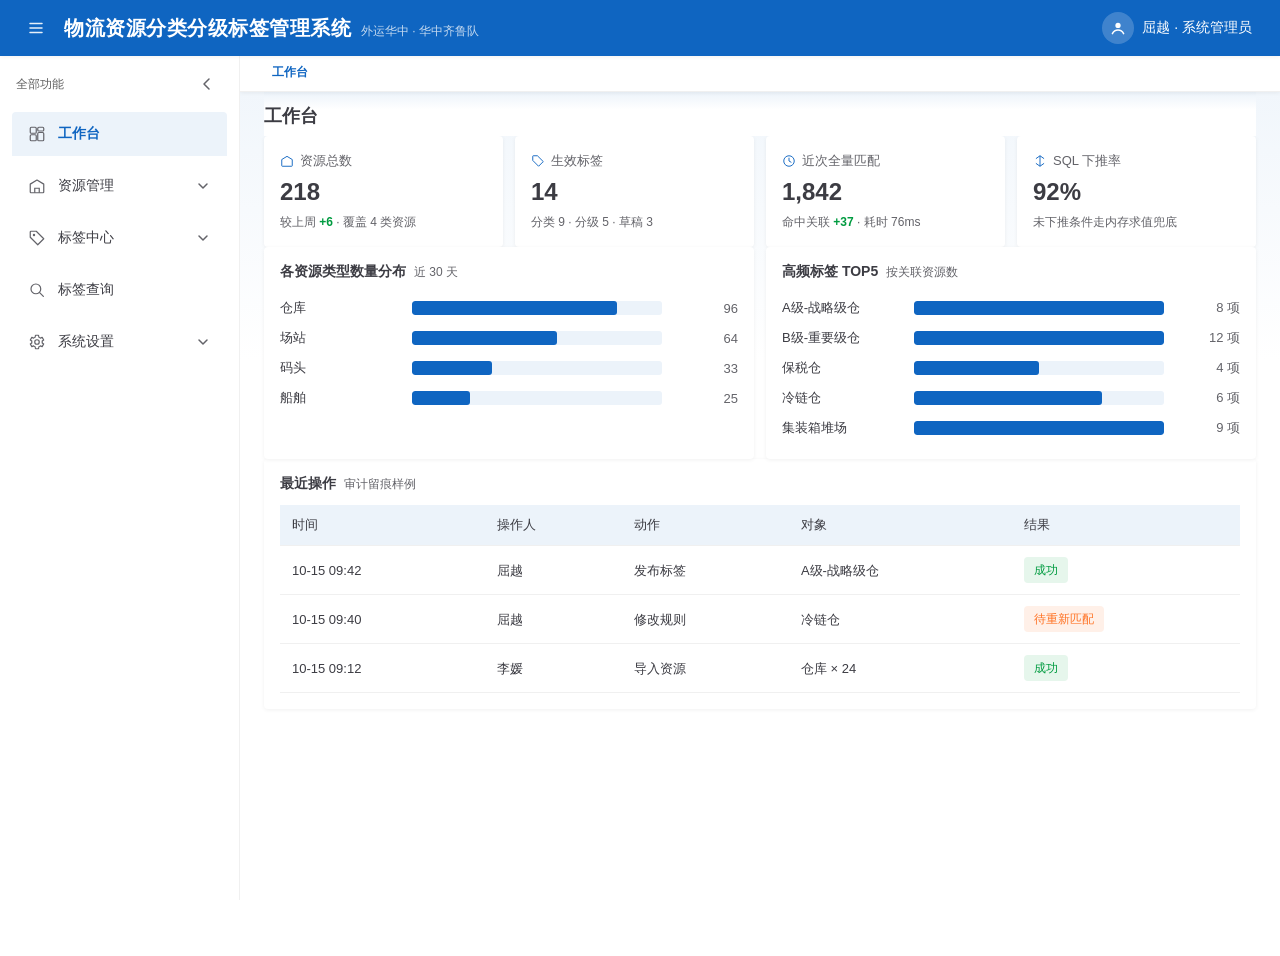
==== commit abb2740b: "feat: 补齐组织架构/角色权限/用户管理，权限矩阵可交互验证" ====
--- a/index.html
+++ b/index.html
@@ -137,7 +137,7 @@
 .menu-item__parent.is-open .arrow{transform:rotate(180deg);}
 .menu-item__parent.is-active{color:var(--primary);background:var(--secondary);font-weight:600;border-radius:4px 4px 0 0;}
 .menu-children{height:0;overflow:hidden;opacity:0;transition:height var(--duration-normal) var(--ease-smooth),opacity var(--duration-fast) var(--ease-out);margin-bottom:0;}
-.menu-children.is-open{background:var(--secondary);border-radius:0 0 4px 4px;}
+.menu-children.is-open{opacity:1;background:var(--secondary);border-radius:0 0 4px 4px;}
 .menu-children ul{list-style:none;padding:4px 0;}
 .menu-item__child{
   position:relative;display:flex;align-items:center;padding:8px 16px 8px 42px;
@@ -227,6 +227,9 @@
 .btn-default:hover{background:var(--secondary);color:var(--primary);border-color:#BBD4EE;}
 .btn-danger{background:var(--surface);color:var(--danger);border-color:#FFC9C9;}
 .btn-danger:hover{background:var(--danger-bg);}
+/* 禁用态：统一使用 --disabled-bg / --text-disabled（规范 7.4） */
+.btn:disabled,.btn:disabled:hover{background:var(--disabled-bg);color:var(--text-disabled);border-color:var(--border);cursor:not-allowed;}
+.btn-primary:disabled,.btn-primary:disabled:hover{background:var(--disabled-bg);color:var(--text-disabled);border-color:var(--disabled-bg);}
 .link-btn{border:none;background:none;color:var(--primary);cursor:pointer;font-size:13px;padding:2px 6px;border-radius:4px;}
 .link-btn:hover{background:var(--secondary);}
 .link-btn.danger{color:var(--danger);}
@@ -408,6 +411,40 @@
 .section-h{font-size:13px;font-weight:600;color:var(--text-caption);margin:16px 0 8px;}
 .section-h:first-child{margin-top:0;}
 
+/* 组织树 */
+.org-layout{display:grid;grid-template-columns:minmax(320px,1fr) minmax(320px,1fr);gap:12px;align-items:start;}
+.org-tree{user-select:none;}
+.org-node__row{display:flex;align-items:center;gap:8px;padding:8px 10px;border-radius:4px;cursor:pointer;transition:background var(--duration-fast) var(--ease-out);}
+.org-node__row:hover{background:var(--secondary);}
+.org-node__row.is-selected{background:var(--secondary);color:var(--primary);font-weight:600;box-shadow:inset 0 0 0 1px var(--border);}
+.org-toggle{width:16px;height:16px;flex-shrink:0;display:flex;align-items:center;justify-content:center;color:var(--text-caption);}
+.org-toggle svg{transition:transform var(--duration-fast) var(--ease-out);}
+.org-toggle.is-open svg{transform:rotate(90deg);}
+.org-toggle.is-leaf{visibility:hidden;}
+.org-node__name{font-size:13px;white-space:nowrap;overflow:hidden;text-overflow:ellipsis;}
+.org-node__tag{font-size:11px;color:var(--text-caption);background:#F2F2F3;border-radius:3px;padding:1px 6px;flex-shrink:0;}
+.org-children{margin-left:18px;padding-left:8px;border-left:1px dashed var(--border);}
+.scope-legend{display:flex;flex-wrap:wrap;gap:10px;font-size:12px;color:var(--text-caption);align-items:center;}
+.scope-legend i{width:12px;height:12px;border-radius:3px;display:inline-block;vertical-align:-2px;margin-right:4px;}
+.org-node__row.is-writable{background:#F2F8FF;}
+.org-node__row.is-ancestor{background:#FFFAF4;}
+/* 权限矩阵 */
+.perm-group{border:1px solid var(--border-light);border-radius:6px;padding:12px;margin-bottom:12px;}
+.perm-group__title{font-size:13px;font-weight:600;margin-bottom:10px;display:flex;align-items:center;gap:8px;}
+.perm-grid{display:grid;grid-template-columns:repeat(auto-fit,minmax(230px,1fr));gap:8px;}
+.perm-item{display:flex;align-items:flex-start;gap:8px;padding:8px 10px;border:1px solid var(--border);border-radius:4px;font-size:13px;cursor:pointer;}
+.perm-item:hover{border-color:var(--primary);}
+.perm-item.is-on{background:var(--secondary);border-color:#BBD4EE;}
+.perm-item.is-locked{opacity:0.85;cursor:not-allowed;}
+.perm-item code{font-family:Consolas,monospace;font-size:11.5px;color:var(--text-caption);display:block;margin-top:2px;}
+.perm-item .box{width:14px;height:14px;border:1px solid var(--border);border-radius:3px;flex-shrink:0;margin-top:1px;display:flex;align-items:center;justify-content:center;background:var(--surface);}
+.perm-item.is-on .box{background:var(--primary);border-color:var(--primary);color:#fff;font-size:10px;}
+/* 会话上下文 */
+.session-kv{display:grid;grid-template-columns:auto 1fr;gap:6px 14px;font-size:12.5px;}
+.session-kv dt{color:var(--text-caption);white-space:nowrap;}
+.session-kv dd{margin:0;word-break:break-all;}
+.code-chip{display:inline-block;font-family:Consolas,monospace;font-size:11.5px;background:var(--secondary);color:var(--primary);border-radius:3px;padding:1px 6px;margin:0 4px 4px 0;}
+
 /* 移动端遮罩 */
 .mobile-mask{position:fixed;inset:0;background:rgba(0,0,0,0.35);z-index:99;}
 
@@ -442,17 +479,10 @@
       <span class="avatar">
         <svg width="18" height="18" viewBox="0 0 24 24" fill="none"><circle cx="12" cy="8.5" r="3.5" fill="#fff"/><path d="M4.5 19.5c1.6-3.2 4.3-5 7.5-5s5.9 1.8 7.5 5" stroke="#fff" stroke-width="2" stroke-linecap="round"/></svg>
       </span>
-      <span class="topbar__username">屈越 · 集团标签管理员</span>
+      <span class="topbar__username" id="topbarUser">屈越 · 系统管理员</span>
     </button>
   </header>
-  <div class="user-menu" id="userMenu" hidden role="menu">
-    <div class="user-menu__role">当前数据范围：华中区域（本单位及下级单位）</div>
-    <div class="user-menu__item is-current" role="menuitem">华中区域公司（当前）</div>
-    <div class="user-menu__item" role="menuitem">武汉分公司</div>
-    <div class="user-menu__item" role="menuitem">长沙分公司</div>
-    <div class="user-menu__item" role="menuitem">郑州分公司</div>
-    <div class="user-menu__item" role="menuitem" style="border-top:1px solid var(--border-light);margin-top:4px;color:var(--danger);">退出登录</div>
-  </div>
+  <div class="user-menu" id="userMenu" hidden role="menu" style="min-width:340px;"></div>
 
   <!-- ============ 侧边栏 ============ -->
   <nav class="sidebar" aria-label="主导航">
@@ -520,6 +550,9 @@
         </div>
         <div class="menu-children" id="grp-sys">
           <ul>
+            <li class="menu-item__child" data-page="org-tree" tabindex="0">组织架构</li>
+            <li class="menu-item__child" data-page="role-permission" tabindex="0">角色权限</li>
+            <li class="menu-item__child" data-page="user-list" tabindex="0">用户管理</li>
             <li class="menu-item__child" data-page="audit-log" tabindex="0">操作审计</li>
           </ul>
         </div>
@@ -663,6 +696,7 @@
           </div>
           <div class="filter-bar__actions">
             <button class="btn btn-primary btn-sm" data-act="tagSearch">查询</button>
+            <button class="btn btn-primary is-plain btn-sm" data-act="aiTagRecommend">✦ AI 推荐标签</button>
             <button class="btn btn-primary btn-sm" data-act="tagNew">＋ 新建标签</button>
           </div>
         </div>
@@ -703,17 +737,27 @@
           <div class="ai-box" style="margin-bottom:14px;">
             <div class="ai-box__head">
               <svg width="14" height="14" viewBox="0 0 24 24" fill="none"><path d="M12 2 14.5 9 21.5 11.5 14.5 14 12 21 9.5 14 2.5 11.5 9.5 9 12 2Z" fill="var(--primary)"/></svg>
-              AI 自然语言转规则 <span class="ai-badge">服务可用</span>
+              AI 自然语言转规则 <span class="ai-badge" id="aiBadge">服务可用</span>
+              <span style="font-weight:400;font-size:12px;color:var(--text-caption);" id="aiMeta"></span>
             </div>
             <textarea class="input ai-textarea" id="aiText" placeholder="例：把仓库类型是冷链、面积 5000 平米以上，或者权属是自有的仓库找出来">仓库类型是冷链并且面积不小于5000平米，或者权属是自有</textarea>
             <div class="ai-chip-row">
               <span class="ai-chip" data-ai="面积大于等于5000平方米的仓库">示例：面积门槛</span>
               <span class="ai-chip" data-ai="权属是自有或者合作的码头">示例：多值属于</span>
+              <span class="ai-chip" data-ai="吞吐能力超过100万吨的码头">示例：未定义属性（触发校验拒绝+降级）</span>
             </div>
-            <div style="margin-top:10px;display:flex;gap:8px;">
-              <button class="btn btn-primary btn-sm" data-act="aiTransfer">转成规则</button>
-              <button class="btn btn-default btn-sm" data-act="aiDry">仅预览（不写入编辑器）</button>
+            <div style="margin-top:10px;display:flex;gap:8px;flex-wrap:wrap;align-items:center;">
+              <button class="btn btn-primary btn-sm" data-act="aiRuleDraft">生成规则草案</button>
+              <button class="btn btn-default btn-sm" data-act="aiStatus">重新检测可用性</button>
+              <label class="check-chip" id="aiSimulate" style="margin-left:auto;">
+                <input type="checkbox" style="margin:0;"> 模拟模型不可用
+              </label>
             </div>
+            <p style="font-size:12px;color:var(--text-caption);margin-top:10px;line-height:1.6;">
+              口径（ADR-0007）：模型只产出<b>结构化候选</b>，须经 <code>RuleValidator</code> 校验后方可落地；
+              模型不可用时自动降级到<b>规则解析器</b>（属性别名表 + 单位表 + 比较词映射），能力不中断。
+              提示词只含属性名与枚举候选值，<b>不含资源明细</b>（ADR-0009）；每用户每分钟 ≤10 次，每次调用记审计。
+            </p>
           </div>
           <div class="rule-builder" id="ruleBuilder"></div>
           <div class="rb-preview" id="rulePreview"></div>
@@ -785,6 +829,93 @@
             </div>
             <div id="qTagResult" style="margin-top:12px;"></div>
           </div>
+        </div>
+      </section>
+
+      <!-- ===== 页面：组织架构 ===== -->
+      <section class="page" id="page-org-tree" hidden>
+        <div class="filter-bar">
+          <div class="filter-bar__conditions">
+            <span class="cond" style="font-size:12px;color:var(--text-caption);">
+              当前单位 <b id="orgCurName" style="color:var(--text-primary);">华中区域公司</b> · 物化路径 <code id="orgCurPath">/1/10/</code>
+            </span>
+          </div>
+          <div class="filter-bar__actions">
+            <button class="btn btn-primary btn-sm" data-act="orgNew">＋ 新增下级单位</button>
+            <button class="btn btn-default btn-sm" data-act="orgMove">移动节点</button>
+          </div>
+        </div>
+        <div class="org-layout">
+          <div class="block">
+            <div class="block__title">组织树 <span class="sub">邻接表 parent_id 画树 · 物化路径 org_path 做权限前缀扫描</span></div>
+            <div class="scope-legend" style="margin-bottom:10px;">
+              <span><i style="background:#F2F8FF;border:1px solid #BBD4EE;"></i>可写子树 <code>org_path LIKE '/1/10/%'</code></span>
+              <span><i style="background:#FFFAF4;border:1px solid #FFD9C2;"></i>祖先链（只读可见）</span>
+              <span><i style="background:#F2F2F3;"></i>不可见（不在可读集合内）</span>
+            </div>
+            <div class="org-tree" id="orgTree"></div>
+          </div>
+          <div class="block" id="orgDetail"></div>
+        </div>
+      </section>
+
+      <!-- ===== 页面：角色权限 ===== -->
+      <section class="page" id="page-role-permission" hidden>
+        <div class="block">
+          <div class="block__title">角色列表 <span class="sub">功能权限（能不能用某功能）由角色决定；数据权限（能看能改哪些行）由组织树决定，二者分层</span>
+            <button class="btn btn-primary btn-sm" style="margin-left:auto;" data-act="roleNew">＋ 新建角色</button></div>
+          <div class="table-scroll"><table class="data-table" style="min-width:820px;" id="roleTable">
+            <thead><tr>
+              <th class="data-table__cell">角色</th><th class="data-table__cell">角色编码</th><th class="data-table__cell">权限码数</th>
+              <th class="data-table__cell">数据范围</th><th class="data-table__cell">用户数</th><th class="data-table__cell">类型</th><th class="data-table__cell">操作</th>
+            </tr></thead>
+            <tbody id="roleTbody"></tbody>
+          </table></div>
+        </div>
+        <div class="block">
+          <div class="block__title" id="permTitle">权限配置</div>
+          <div id="permMatrix"></div>
+        </div>
+        <div class="block">
+          <div class="block__title">权限码字典 <span class="sub">共 18 个 · 数据范围要求决定该权限的作用边界</span></div>
+          <div class="table-scroll"><table class="data-table" style="min-width:880px;">
+            <thead><tr><th class="data-table__cell">权限码</th><th class="data-table__cell">含义</th><th class="data-table__cell">数据范围要求</th><th class="data-table__cell">默认持有角色</th></tr></thead>
+            <tbody id="permDictTbody"></tbody>
+          </table></div>
+          <p style="font-size:12px;color:var(--text-caption);margin-top:10px;">
+            ⚠️ 「不允许用功能权限的注解去拼数据行过滤条件」——那会把数据权限打散到每个接口、无法测试。
+            数据权限统一由 <code>DataScope</code> 产出 <code>OrgScope{自身, 可写子树, 可读组织集合}</code> 注入查询条件（ADR-0004）。
+          </p>
+        </div>
+      </section>
+
+      <!-- ===== 页面：用户管理 ===== -->
+      <section class="page" id="page-user-list" hidden>
+        <div class="filter-bar">
+          <div class="filter-bar__conditions">
+            <span class="cond"><label>关键字</label><input class="input input-sm" style="width:160px;" placeholder="用户名 / 姓名" id="userKw"></span>
+            <span class="cond"><label>角色</label>
+              <select class="select select-sm" id="userRoleFilter"><option value="">全部</option></select></span>
+            <span class="cond"><label>状态</label>
+              <select class="select select-sm" id="userStatusFilter"><option value="">全部</option><option>启用</option><option>停用</option><option>已锁定</option></select></span>
+            <span class="cond"><label>所属单位</label>
+              <select class="select select-sm" id="userOrgFilter"><option value="">全部</option></select></span>
+          </div>
+          <div class="filter-bar__actions">
+            <button class="btn btn-primary btn-sm" data-act="userSearch">查询</button>
+            <button class="btn btn-primary btn-sm" data-act="userNew">＋ 新建用户</button>
+          </div>
+        </div>
+        <div class="block">
+          <div class="block__title">用户列表 <span class="sub">多角色 + 多单位（主单位决定默认数据范围）；口令策略 8 位以上且含大小写与数字</span></div>
+          <div class="table-scroll"><table class="data-table" style="min-width:1020px;" id="userTable">
+            <thead><tr>
+              <th class="data-table__cell">用户名</th><th class="data-table__cell">姓名</th><th class="data-table__cell">角色</th>
+              <th class="data-table__cell">所属单位</th><th class="data-table__cell">联系方式</th><th class="data-table__cell">状态</th>
+              <th class="data-table__cell">最近登录</th><th class="data-table__cell" style="width:210px;">操作</th>
+            </tr></thead>
+            <tbody id="userTbody"></tbody>
+          </table></div>
         </div>
       </section>
 
@@ -876,9 +1007,9 @@
 }
 
 /* ================= 弹窗 ================= */
-function openModal({title,body,foot,lg,onClose}){
+function openModal({title,body,foot,lg,cls,onClose}){
   const mask=document.createElement("div");mask.className="modal-mask";
-  mask.innerHTML=`<div class="modal${lg?" modal--lg":""}" role="dialog" aria-modal="true" aria-label="${esc(title)}">
+  mask.innerHTML=`<div class="modal${lg?" modal--lg":""}${cls?" "+cls:""}" role="dialog" aria-modal="true" aria-label="${esc(title)}">
     <div class="modal__head"><span class="modal__title">${esc(title)}</span><button class="modal__close" aria-label="关闭">✕</button></div>
     <div class="modal__body"></div>${foot?'<div class="modal__foot"></div>':""}</div>`;
   mask.querySelector(".modal__body").append(typeof body==="string"?Object.assign(document.createElement("div"),{innerHTML:body}):body);
@@ -891,7 +1022,7 @@
   $("#overlayRoot").appendChild(mask);return {mask,close};
 }
 function confirmDialog({title="确认操作",html,okLabel="确认",danger=false,onOk}){
-  return openModal({title,cls:"",body:`<div style="font-size:14px;line-height:20px;">${html}</div>`,
+  return openModal({title,cls:"confirm-dialog",body:`<div style="font-size:14px;line-height:20px;">${html}</div>`,
     foot:[{label:"取消"},{label:okLabel,cls:danger?"btn-danger":"btn-primary",onClick:m=>{m.remove();onOk&&onOk();}}],
     onClose:()=>{}});
 }
@@ -902,8 +1033,20 @@
   try{localStorage.setItem("sidebarCollapsed",c?"1":"0");}catch(e){}}
 try{if(localStorage.getItem("sidebarCollapsed")==="1")app.classList.add("is-collapsed");}catch(e){}
 $("#sidebarCollapse").onclick=()=>setCollapsed(!app.classList.contains("is-collapsed"));
+/* 移动端抽屉：遮罩 + ESC 关闭（UI 规范 §8.1）；移动端不写 sidebarCollapsed 偏好，避免污染桌面端 */
+let mobileMask=null;
+function setMobileOpen(open){
+  app.classList.toggle("is-mobile-open",open);
+  if(open&&!mobileMask){
+    mobileMask=document.createElement("div");mobileMask.className="mobile-mask";
+    mobileMask.addEventListener("click",()=>setMobileOpen(false));
+    document.body.appendChild(mobileMask);
+  }else if(!open&&mobileMask){mobileMask.remove();mobileMask=null;}
+}
+document.addEventListener("keydown",e=>{if(e.key==="Escape"&&app.classList.contains("is-mobile-open"))setMobileOpen(false);});
+window.addEventListener("resize",()=>{if(window.innerWidth>991&&app.classList.contains("is-mobile-open"))setMobileOpen(false);});
 $("#topbarToggle").onclick=()=>{
-  if(window.innerWidth<=991){app.classList.toggle("is-mobile-open");}
+  if(window.innerWidth<=991)setMobileOpen(!app.classList.contains("is-mobile-open"));
   else setCollapsed(!app.classList.contains("is-collapsed"));
 };
 /* 手风琴 */
@@ -952,7 +1095,7 @@
 document.addEventListener("click",e=>{if(!$("#userMenu").hidden&&!$("#userMenu").contains(e.target)&&e.target!==$("#userBtn")){$("#userMenu").hidden=true;}});
 
 /* 页签 */
-const PAGE_TITLES={dashboard:"工作台","resource-list":"资源台账","meta-type":"资源类型与属性","tag-list":"标签管理","rule-config":"打标规则配置","match-task":"自动匹配任务","query-center":"标签查询","audit-log":"操作审计"};
+const PAGE_TITLES={dashboard:"工作台","resource-list":"资源台账","meta-type":"资源类型与属性","tag-list":"标签管理","rule-config":"打标规则配置","match-task":"自动匹配任务","query-center":"标签查询","org-tree":"组织架构","role-permission":"角色权限","user-list":"用户管理","audit-log":"操作审计"};
 const tabs=[{id:"dashboard"}];let curTab="dashboard";
 function renderTabs(){
   const box=$("#tabsInner");box.innerHTML="";
@@ -972,6 +1115,11 @@
   $$(".menu-item__child").forEach(c=>c.classList.toggle("is-selected",c.dataset.page===id));
   $$(".menu-item__parent").forEach(p=>p.classList.toggle("is-active",p.dataset.page===id||(p.classList.contains("has-children")&&$$('#grp-'+p.dataset.group+" .menu-item__child.is-selected").length>0)));
   if(id==="dashboard")renderDashTags();
+  if(id==="rule-config")renderAiStatus();
+  if(id==="org-tree"){renderOrgTree();renderOrgDetail();}
+  if(id==="role-permission"){renderRoles();renderPermMatrix();}
+  if(id==="user-list")renderUsers();
+  applyPermissionUI();
 }
 function closeTab(id){
   const i=tabs.findIndex(t=>t.id===id);if(i<0)return;
@@ -981,7 +1129,7 @@
 }
 $$("[data-page]").forEach(el=>{
   el.addEventListener("click",()=>{
-    if(el.classList.contains("menu-item__child")&&window.innerWidth<=991)app.classList.remove("is-mobile-open");
+    if(el.classList.contains("menu-item__child")&&window.innerWidth<=991)setMobileOpen(false);
     switchTab(el.dataset.page);
     if(el.classList.contains("menu-item__child")&&el.closest(".menu-popover"))closePopover();
   });
@@ -1043,7 +1191,10 @@
     <div class="section-h">库房层级</div>
     <div style="font-size:13px;color:var(--text-caption);">${r.type==="仓库"?"下属库房 3 个：1号库（普货区）· 2号库（恒温区）· 3号库（危险品区）":"该资源类型不支持库房层级"}</div>`;
   openModal({title:"资源详情 — "+r.name,body,lg:true,
-    foot:[{label:"人工贴标",cls:"btn-primary is-plain",onClick:()=>{toast("已打开人工贴标（原型示意）","info");}},
+    foot:[{label:"✦ AI 推荐标签",cls:"btn-primary is-plain",onClick:()=>{
+            const q=`${r.type}，仓库类型${r.wType}，面积${r.area}平米，权属${r.own}，${r.status}，适合什么标签`;
+            aiTagRecommend(q);}},
+          {label:"人工贴标",cls:"btn-primary is-plain",onClick:()=>{toast("已打开人工贴标（原型示意）","info");}},
           {label:"关闭",cls:"btn-primary",onClick:m=>m.remove()}]});
 }
 
@@ -1282,7 +1433,7 @@
   return g.children.length>1&&!g.children.some(c=>c.logic)?s:(g.children.some(c=>c.logic)?"("+s+")":s);
 }
 function conditionText(c){
-  const f=FIELDS.find(x=>x.code===c.field)||{name:c.field};
+  const f=FIELDS.find(x=>x.code===c.field)||AI_FIELDS.find(x=>x.code===c.field)||{name:FIELD_NAMES[c.field]||c.field};
   const op=OPS[c.op]||{sym:c.op};
   const vals=c.values.length?c.values.join("、"):"?";
   return `${f.name} ${op.sym} ${vals}`;
@@ -1293,21 +1444,31 @@
 function ruleDryRun(){
   const t=TAGS.find(x=>x.id===$("#ruleTag").value);
   const semantic=treeToText(ruleTree);
+  /* 作用范围先过滤，再逐条真求值——命中数与理由都是算出来的 */
+  const scope=t?t.scope:[];
+  const inScope=RESOURCES.filter(r=>!scope.length||scope.includes(r.type));
+  const hits=inScope.filter(r=>evalTree(ruleTree,r));
+  const miss=inScope.filter(r=>!evalTree(ruleTree,r));
+  const leafCount=leaves(ruleTree).length;
+  const pushable=leaves(ruleTree).every(c=>["ownership","operation_status","resourceType"].includes(c.field));
   const body=document.createElement("div");
+  const row=(r,ok)=>`<div class="sample-item${ok?"":" is-miss"}">
+    <span class="status-tag ${ok?"status-tag--success":"status-tag--gray"}">${ok?"命中":"未命中"}</span>
+    <span class="name">${esc(r.name)}</span>
+    <span class="why">${esc(explainTree(ruleTree,r))}</span></div>`;
   body.innerHTML=`
     <dl class="kv-list" style="margin-bottom:14px;">
-      <dt>试跑标签</dt><dd>${esc(t?t.name:"（未选择）")}</dd>
-      <dt>规则语义</dt><dd style="font-family:Consolas,monospace;">${esc(semantic)}</dd>
-      <dt>执行方式</dt><dd>内存求值（演示）· 不写库 · 扫描作用范围资源 96 个</dd>
+      <dt>试跑标签</dt><dd>${esc(t?t.name:"（未选择）")}${t?` · 作用范围 ${t.scope.join("/")}`:""}</dd>
+      <dt>规则语义</dt><dd style="font-family:Consolas,monospace;">${esc(semantic||"（空）")}</dd>
+      <dt>执行方式</dt><dd>${pushable?'SQL 下推（条件字段均为固定物理列）':'内存求值（含扩展 JSON 字段，无法下推）'} · 不写库</dd>
+      <dt>扫描范围</dt><dd>作用范围内 ${inScope.length} 个资源（演示数据集）· ${leafCount} 个叶子条件</dd>
+      <dt>试跑结果</dt><dd><b style="color:var(--success);">命中 ${hits.length}</b> · 未命中 ${miss.length}</dd>
     </dl>
-    <div class="section-h">命中预览（3 / 96）</div>
-    <div class="sample-list">
-      <div class="sample-item"><span class="status-tag status-tag--success">命中</span><span class="name">长沙霞凝冷链物流园</span><span class="why">冷链 ✓ · 12,300㎡ ≥ 5,000 ✓</span></div>
-      <div class="sample-item"><span class="status-tag status-tag--success">命中</span><span class="name">武汉阳逻保税仓储中心</span><span class="why">非冷链 ✗，但权属=自有 ✓（OR 分支命中）</span></div>
-      <div class="sample-item"><span class="status-tag status-tag--success">命中</span><span class="name">襄阳樊西智能立体仓</span><span class="why">非冷链 ✗，权属=自有 ✓（OR 分支命中）</span></div>
-      <div class="sample-item is-miss"><span class="status-tag status-tag--gray">未命中</span><span class="name">岳阳城陵矶普货仓库</span><span class="why">普货 ✗ 且面积 3,200 < 5,000 ✗ 且权属=租赁 ✗</span></div>
-      <div class="sample-item is-miss"><span class="status-tag status-tag--gray">未命中</span><span class="name">宜昌三峡机场附近中转仓</span><span class="why">普货 ✗ · 1,800 < 5,000 ✗ · 合作 ✗</span></div>
-    </div>
+    ${hits.length?`<div class="section-h">命中样本（最多 5 条，含逐条件判定过程）</div>
+      <div class="sample-list">${hits.slice(0,5).map(r=>row(r,true)).join("")}</div>`:
+      `<div class="empty-state"><p>当前规则在作用范围内<b>没有任何命中资源</b>——请检查取值或条件组合，避免"看起来配了规则、实际不命中"的静默故障</p></div>`}
+    ${miss.length?`<div class="section-h">未命中样本（最多 3 条，给出未命中原因）</div>
+      <div class="sample-list">${miss.slice(0,3).map(r=>row(r,false)).join("")}</div>`:""}
     <p style="font-size:12px;color:var(--text-caption);margin-top:10px;">试跑只读不写库；确认无误后保存规则并「重新匹配」才会更新资源-标签关联。</p>`;
   openModal({title:"规则试跑结果",body,lg:true,foot:[
     {label:"继续调整"},
@@ -1423,9 +1584,802 @@
     <div class="table-footer"><span>共 ${list.length} 条</span></div></div>`;
 }
 
+/* ================= 组织 / 角色 / 权限 / 用户（Spec §3.5 §6、ADR-0004、API §2 §10） ================= */
+const ORG_TYPES={GROUP:"集团",COMPANY:"区域公司",BRANCH:"分公司",DEPARTMENT:"部门"};
+const ORGS=[
+  {id:1,   parent:null, code:"GROUP",    name:"中国外运集团",   type:"GROUP",      path:"/1/",         status:"ENABLED"},
+  {id:10,  parent:1,    code:"HD",       name:"华中区域公司",   type:"COMPANY",    path:"/1/10/",      status:"ENABLED"},
+  {id:11,  parent:1,    code:"HQ",       name:"华东区域公司",   type:"COMPANY",    path:"/1/11/",      status:"ENABLED"},
+  {id:100, parent:10,   code:"HD-WH",    name:"武汉分公司",     type:"BRANCH",     path:"/1/10/100/",  status:"ENABLED"},
+  {id:101, parent:10,   code:"HD-CS",    name:"长沙分公司",     type:"BRANCH",     path:"/1/10/101/",  status:"ENABLED"},
+  {id:102, parent:10,   code:"HD-ZZ",    name:"郑州分公司",     type:"BRANCH",     path:"/1/10/102/",  status:"ENABLED"},
+  {id:1001,parent:100,  code:"HD-WH-OPS",name:"武汉运营部",     type:"DEPARTMENT", path:"/1/10/100/1001/",status:"ENABLED"}
+];
+const MY_ORG_ID=10;                       /* 当前单位：华中区域公司（P = /1/10/） */
+const MY_PATH=ORGS.find(o=>o.id===MY_ORG_ID).path;
+const isWritable=o=>o.path.startsWith(MY_PATH);                       /* 可写子树 */
+const isAncestor=o=>MY_PATH.startsWith(o.path)&&o.id!==MY_ORG_ID;     /* 祖先链（只读可见） */
+const isReadable=o=>o.id===MY_ORG_ID||isWritable(o)||isAncestor(o);   /* 可读集合 */
+
+const PERM_GROUPS=[
+  {title:"资源元数据",codes:[
+    {c:"metadata:view",name:"查看资源类型与属性",scope:"无（全局元数据）"},
+    {c:"metadata:manage",name:"增删改资源类型与属性",scope:"无"}]},
+  {title:"资源",codes:[
+    {c:"resource:view",name:"查看资源",scope:"可读集合"},
+    {c:"resource:create",name:"新建资源",scope:"可写子树"},
+    {c:"resource:update",name:"修改资源、人工贴标/解标",scope:"可写子树"},
+    {c:"resource:delete",name:"删除资源",scope:"可写子树"},
+    {c:"resource:import",name:"批量导入资源",scope:"可写子树（逐行校验）"}]},
+  {title:"标签与规则",codes:[
+    {c:"tag:view",name:"查看标签与规则",scope:"全部可见（含发布单位）"},
+    {c:"tag:create",name:"新建标签",scope:"可写子树"},
+    {c:"tag:update",name:"修改标签与规则",scope:"发布单位在可写子树内"},
+    {c:"tag:delete",name:"删除标签",scope:"发布单位在可写子树内"},
+    {c:"tag:publish",name:"发布 / 停用标签",scope:"发布单位在可写子树内"}]},
+  {title:"匹配任务",codes:[
+    {c:"match:run",name:"执行匹配任务",scope:"发布单位在可写子树内"}]},
+  {title:"报表与导出",codes:[
+    {c:"report:view",name:"查看报表",scope:"可读集合"},
+    {c:"report:export",name:"导出数据",scope:"可读集合"}]},
+  {title:"AI 能力",codes:[
+    {c:"ai:use",name:"使用 AI 问答",scope:"可读集合"}]},
+  {title:"组织与审计",codes:[
+    {c:"org:manage",name:"组织、用户、角色管理",scope:"无"},
+    {c:"audit:view",name:"查看操作日志（审计）",scope:"按日志目标对象的可读集合"}]}
+];
+const ALL_PERMS=PERM_GROUPS.flatMap(g=>g.codes.map(x=>x.c));
+const ROLES=[
+  {code:"SYS_ADMIN",name:"系统管理员",builtin:true,scope:"全局",perms:ALL_PERMS.slice()},
+  {code:"GROUP_TAG_ADMIN",name:"集团标签管理员",builtin:true,scope:"全局（标签受发布单位约束）",
+   perms:["metadata:view","resource:view","resource:create","resource:update","resource:delete","resource:import",
+          "tag:view","tag:create","tag:update","tag:delete","tag:publish","match:run","report:view","report:export","ai:use"]},
+  {code:"ORG_TAG_ADMIN",name:"单位标签管理员",builtin:true,scope:"可写子树",
+   perms:["metadata:view","resource:view","resource:create","resource:update","resource:delete","resource:import",
+          "tag:view","tag:create","tag:update","tag:publish","report:view","ai:use"]},
+  {code:"READONLY",name:"只读查询",builtin:true,scope:"可读集合",
+   perms:["metadata:view","resource:view","tag:view","report:view"]},
+  {code:"WH_LEAD",name:"仓储主管（自定义）",builtin:false,scope:"可写子树",
+   perms:["metadata:view","resource:view","resource:update","tag:view","report:view"]}
+];
+const USERS=[
+  {id:12,username:"quyue",   realName:"屈越",phone:"138****6621",email:"quyue1@sinotrans.com",status:"ENABLED",
+   roles:["SYS_ADMIN","GROUP_TAG_ADMIN"],orgs:[{id:10,primary:true},{id:100}],lastLogin:"2026-10-15 09:41"},
+  {id:13,username:"liyuan",  realName:"李媛",phone:"139****8834",email:"liyuan@sinotrans.com",status:"ENABLED",
+   roles:["ORG_TAG_ADMIN"],orgs:[{id:101,primary:true}],lastLogin:"2026-10-15 09:12"},
+  {id:14,username:"wangqiang",realName:"王强",phone:"137****2210",email:"wangqiang@sinotrans.com",status:"LOCKED",
+   roles:["ORG_TAG_ADMIN"],orgs:[{id:100,primary:true}],lastLogin:"2026-10-14 18:05",failCount:5,lockedUntil:"2026-10-15 10:30"},
+  {id:15,username:"zhaolei", realName:"赵磊",phone:"135****7788",email:"zhaolei@sinotrans.com",status:"ENABLED",
+   roles:["GROUP_TAG_ADMIN"],orgs:[{id:10,primary:true}],lastLogin:"2026-10-15 08:50"},
+  {id:16,username:"sunli",   realName:"孙丽",phone:"186****0099",email:"sunli@sinotrans.com",status:"DISABLED",
+   roles:["READONLY"],orgs:[{id:102,primary:true}],lastLogin:"2026-09-28 15:20"}
+];
+const USER_STATUS={ENABLED:["启用","status-tag--success"],DISABLED:["停用","status-tag--gray"],LOCKED:["已锁定","status-tag--danger"]};
+
+/* 会话上下文（模拟 GET /api/auth/me）：演示视角切换用于验证功能权限矩阵 */
+const SESSION={user:"屈越",username:"quyue",roleCode:"SYS_ADMIN",orgId:MY_ORG_ID,mustChange:false};
+function sessionRole(){return ROLES.find(r=>r.code===SESSION.roleCode);}
+function sessionPerms(){return sessionRole().perms;}
+function hasPerm(p){return sessionPerms().includes(p);}
+
+/* —— 组织树 —— */
+const orgExpanded=new Set([1,10,100]);
+let orgSelected=MY_ORG_ID;
+const orgChildren=id=>ORGS.filter(o=>o.parent===id);
+function renderOrgTree(){
+  const box=$("#orgTree");if(!box)return;
+  const visible=ORGS.filter(isReadable);
+  const build=id=>{
+    const kids=orgChildren(id).filter(isReadable);
+    if(!kids.length)return "";
+    return `<div class="org-children">${kids.map(o=>nodeHTML(o,build(o.id))).join("")}</div>`;
+  };
+  const roots=visible.filter(o=>o.parent===null||!isReadable(ORGS.find(p=>p.id===o.parent)));
+  box.innerHTML=roots.map(o=>nodeHTML(o,build(o.id))).join("")||emptyState("可读集合内没有组织单位");
+  box.querySelectorAll("[data-org]").forEach(row=>{
+    row.onclick=e=>{
+      if(e.target.closest("[data-orgtoggle]"))return;
+      orgSelected=+row.dataset.org;renderOrgTree();renderOrgDetail();
+    };
+  });
+  box.querySelectorAll("[data-orgtoggle]").forEach(t=>t.onclick=e=>{
+    e.stopPropagation();const id=+t.dataset.orgtoggle;
+    orgExpanded.has(id)?orgExpanded.delete(id):orgExpanded.add(id);
+    renderOrgTree();
+  });
+}
+function nodeHTML(o,kidsHtml){
+  const hasKids=orgChildren(o.id).filter(isReadable).length>0;
+  const cls=["org-node__row"];
+  if(o.id===orgSelected)cls.push("is-selected");
+  if(isWritable(o))cls.push("is-writable");
+  if(isAncestor(o))cls.push("is-ancestor");
+  return `<div class="org-node">
+    <div class="${cls.join(" ")}" data-org="${o.id}" role="treeitem" tabindex="0">
+      <span class="org-toggle ${hasKids?"":"is-leaf"} ${orgExpanded.has(o.id)?"is-open":""}" data-orgtoggle="${o.id}">
+        <svg width="12" height="12" viewBox="0 0 16 16" fill="none"><path d="m6 4 4 4-4 4" stroke="currentColor" stroke-width="1.6" stroke-linecap="round" stroke-linejoin="round"/></svg>
+      </span>
+      <span class="org-node__name">${esc(o.name)}</span>
+      <span class="org-node__tag">${ORG_TYPES[o.type]}</span>
+      ${isAncestor(o)?'<span class="status-tag status-tag--warning" style="height:20px;">只读</span>':""}
+      ${o.status==="DISABLED"?'<span class="status-tag status-tag--gray" style="height:20px;">停用</span>':""}
+    </div>
+    ${hasKids&&orgExpanded.has(o.id)?kidsHtml:""}
+  </div>`;
+}
+function renderOrgDetail(){
+  const box=$("#orgDetail");if(!box)return;
+  const o=ORGS.find(x=>x.id===orgSelected);if(!o){box.innerHTML="";return;}
+  const resCount=RESOURCES.filter(r=>r.org===o.name||(o.type==="COMPANY"&&r.org==="华中区域公司")).length;
+  const tagCount=TAGS.filter(t=>t.org===o.name).length;
+  const writable=isWritable(o),self=o.id===MY_ORG_ID,anc=isAncestor(o);
+  const canWrite=hasPerm("org:manage")&&writable;
+  const kids=orgChildren(o.id);
+  box.innerHTML=`
+    <div class="block__title">单位详情 <span class="sub">共 ${kids.length} 个直接下级</span></div>
+    <dl class="kv-list">
+      <dt>单位名称</dt><dd>${esc(o.name)} ${self?'<span class="status-tag" style="height:20px;">当前单位</span>':""}</dd>
+      <dt>单位编码</dt><dd><code>${esc(o.code)}</code></dd>
+      <dt>单位类型</dt><dd>${ORG_TYPES[o.type]}（${o.type}）</dd>
+      <dt>物化路径</dt><dd><code>${esc(o.path)}</code> <span style="font-size:12px;color:var(--text-caption);">parent_id = ${o.parent??"NULL"}</span></dd>
+      <dt>状态</dt><dd>${o.status==="ENABLED"?'<span class="status-tag status-tag--success">启用</span>':'<span class="status-tag status-tag--gray">停用</span>'}</dd>
+      <dt>资源 / 标签</dt><dd>${resCount} 个资源 · ${tagCount} 个标签（发布单位）</dd>
+      <dt>数据权限</dt><dd>${self?'<b style="color:var(--primary);">自身单位</b>：可读写本单位及下级':anc?'<b style="color:var(--warning);">祖先链</b>：只读可见，不可写（子单位不能改上级资源）':writable?'<b style="color:var(--primary);">可写子树</b>：org_path LIKE \''+MY_PATH+'%\'' :'不在可读集合内'}</dd>
+    </dl>
+    <div style="display:flex;gap:8px;margin-top:14px;flex-wrap:wrap;">
+      <button class="btn btn-primary btn-sm" data-act="orgNew" ${canWrite?"":"disabled"}>＋ 新增下级单位</button>
+      <button class="btn btn-default btn-sm" data-act="orgEdit" ${hasPerm("org:manage")?"":"disabled"}>编辑</button>
+      <button class="btn btn-default btn-sm" data-act="orgMove" ${canWrite?"":"disabled"}>移动到…</button>
+      <button class="btn btn-danger btn-sm" data-act="orgDisable" ${canWrite&&!self?"":"disabled"}>停用</button>
+    </div>
+    <div class="section-h">直接下级${kids.length?"":"（空态）"}</div>
+    ${kids.length?`<div class="table-scroll"><table class="data-table"><thead><tr><th class="data-table__cell">单位</th><th class="data-table__cell">类型</th><th class="data-table__cell">路径</th></tr></thead>
+      <tbody>${kids.map(k=>`<tr><td class="data-table__cell"><span class="data-table__content">${esc(k.name)}</span></td><td class="data-table__cell">${ORG_TYPES[k.type]}</td><td class="data-table__cell"><code>${esc(k.path)}</code></td></tr>`).join("")}</tbody></table></div>`
+      :`<div class="empty-state" style="padding:20px;"><p>该单位下暂无下级单位</p>${canWrite?'<button class="btn btn-primary is-plain btn-sm" data-act="orgNew">新增下级单位</button>':""}</div>`}
+    ${!hasPerm("org:manage")?'<div class="match-callout" style="margin-top:12px;">'+svg.warn+'<div>当前视角缺少 <code>org:manage</code>，组织维护操作已禁用（功能权限按角色收敛，按钮级生效）。</div></div>':""}`;
+}
+function orgMoveDialog(){
+  const o=ORGS.find(x=>x.id===orgSelected);
+  const cands=ORGS.filter(x=>x.id!==o.id&&(x.type!=="DEPARTMENT"));
+  openModal({title:"移动组织节点 — "+o.name,body:`
+    <div class="form-item"><label>移动到（新上级单位）</label>
+      <select class="select" id="orgMoveTarget">${cands.map(c=>`<option value="${c.id}">${esc(c.name)}（${c.path}）</option>`).join("")}</select>
+      <span class="hint">移动会重写该子树的 org_path（写放大）· 组织变更触发 DataScope 缓存失效广播</span></div>
+    <p style="font-size:12px;color:var(--text-caption);margin-top:12px;">约束：不允许把单位挂到自己的子孙节点下，否则组织树成环、路径前缀扫描失效。</p>`,
+    foot:[{label:"取消"},{label:"确认移动",cls:"btn-primary",onClick:m=>{
+      const tid=+m.querySelector("#orgMoveTarget").value;
+      const target=ORGS.find(x=>x.id===tid);
+      if(target.path.startsWith(o.path)){m.remove();
+        toast(`移动被拒绝：不能把「${o.name}」挂到自己的下级「${target.name}」下（会造成组织树成环）`,"danger");return;}
+      const oldPath=o.path;
+      o.parent=tid;o.path=target.path+o.id+"/";
+      ORGS.forEach(x=>{if(x.path.startsWith(oldPath)&&x.id!==o.id)x.path=x.path.replace(oldPath,o.path);});
+      m.remove();renderOrgTree();renderOrgDetail();
+      toast(`已移动「${o.name}」到「${target.name}」· 子树 org_path 已重写，缓存失效已广播`,"success");
+      addAudit("移动组织节点",o.name,`${oldPath} → ${o.path}`);
+    }}]});
+}
+function orgNewDialog(){
+  const parent=ORGS.find(x=>x.id===orgSelected);
+  openModal({title:"新增下级单位（上级："+parent.name+"）",body:`
+    <div class="form-grid">
+      <div class="form-item"><label>单位编码 <span class="req">*</span></label><input class="input" id="ofCode" placeholder="如 HD-XY"></div>
+      <div class="form-item"><label>单位名称 <span class="req">*</span></label><input class="input" id="ofName" placeholder="如 襄阳分公司"><span class="err">请输入单位名称</span></div>
+      <div class="form-item"><label>单位类型</label><select class="select" id="ofType"><option value="BRANCH">分公司</option><option value="DEPARTMENT">部门</option><option value="COMPANY">区域公司</option></select></div>
+      <div class="form-item"><label>排序号</label><input class="input" type="number" value="0"></div>
+    </div>
+    <p style="font-size:12px;color:var(--text-caption);margin-top:12px;">新建后 <code>org_path</code> 自动生成为 <code>${esc(parent.path)}&lt;新ID&gt;/</code>；数据范围随之扩展（可写子树自动纳入）。</p>`,
+    foot:[{label:"取消"},{label:"保存",cls:"btn-primary",onClick:m=>{
+      const name=m.querySelector("#ofName").value.trim();
+      m.querySelector("#ofName").closest(".form-item").classList.toggle("has-error",!name);
+      if(!name)return;
+      const id=2000+ORGS.length;
+      ORGS.push({id,parent:parent.id,code:m.querySelector("#ofCode").value.trim()||"NEW-"+id,name,type:m.querySelector("#ofType").value,path:parent.path+id+"/",status:"ENABLED"});
+      orgExpanded.add(parent.id);orgSelected=id;m.remove();renderOrgTree();renderOrgDetail();
+      toast("单位已创建 · 物化路径已生成，数据范围同步扩展","success");addAudit("新增组织单位",name,parent.path+id+"/");
+    }}]});
+}
+
+/* —— 角色与权限 —— */
+let roleSelected="SYS_ADMIN";
+function renderRoles(){
+  const tb=$("#roleTbody");if(!tb)return;
+  tb.innerHTML=ROLES.map(r=>{
+    const users=USERS.filter(u=>u.roles.includes(r.code)).length;
+    return `<tr style="cursor:pointer;" data-role="${r.code}">
+      <td class="data-table__cell"><span class="data-table__content" style="font-weight:500;">${esc(r.name)}</span></td>
+      <td class="data-table__cell"><code>${esc(r.code)}</code></td>
+      <td class="data-table__cell"><span class="data-table__content">${r.perms.length} / ${ALL_PERMS.length}</span></td>
+      <td class="data-table__cell"><span class="data-table__content">${esc(r.scope)}</span></td>
+      <td class="data-table__cell">${users}</td>
+      <td class="data-table__cell">${r.builtin?'<span class="status-tag">内置</span>':'<span class="status-tag status-tag--warning">自定义</span>'}</td>
+      <td class="data-table__cell"><button class="link-btn" data-roleview="${r.code}">配置权限</button>${r.builtin?"":'<button class="link-btn danger">删除</button>'}</td>
+    </tr>`;
+  }).join("");
+  tb.querySelectorAll("[data-roleview]").forEach(b=>b.onclick=e=>{
+    e.stopPropagation();roleSelected=b.dataset.roleview;renderRoles();renderPermMatrix();
+    const r=ROLES.find(x=>x.code===roleSelected);
+    toast(`已切换到「${r.name}」的权限配置`,"info");
+  });
+  tb.querySelectorAll("tr").forEach(tr=>tr.onclick=()=>{roleSelected=tr.dataset.role;renderRoles();renderPermMatrix();});
+}
+function renderPermMatrix(){
+  const box=$("#permMatrix");if(!box)return;
+  const r=ROLES.find(x=>x.code===roleSelected)||ROLES[0];
+  const editable=hasPerm("org:manage")&&!r.builtin;
+  $("#permTitle").innerHTML=`权限配置 — ${esc(r.name)} <span class="sub">${r.builtin?"内置角色：权限组合由规格固定，不可修改":"自定义角色：可勾选调整"}</span>`;
+  box.innerHTML=PERM_GROUPS.map(g=>`
+    <div class="perm-group">
+      <div class="perm-group__title">${g.title} <span style="font-weight:400;font-size:12px;color:var(--text-caption);">${g.codes.filter(c=>r.perms.includes(c.c)).length} / ${g.codes.length}</span></div>
+      <div class="perm-grid">
+        ${g.codes.map(c=>{
+          const on=r.perms.includes(c.c);
+          const locked=r.builtin||!hasPerm("org:manage");
+          return `<div class="perm-item ${on?"is-on":""} ${locked?"is-locked":""}" data-perm="${c.c}">
+            <span class="box">${on?"✓":""}</span>
+            <span><b style="font-weight:500;">${c.name}</b><code>${c.c} · 数据范围：${c.scope}</code></span>
+          </div>`;
+        }).join("")}
+      </div>
+    </div>`).join("")+
+    `<div style="display:flex;gap:8px;align-items:center;">
+      <button class="btn btn-primary" data-act="permSave" ${editable?"":"disabled"}>保存权限</button>
+      <span style="font-size:12px;color:var(--text-caption);">${r.builtin?"内置角色不可编辑；如需调整请复制为自定义角色":editable?"改动将在保存后即时影响持有该角色的用户":"当前视角缺少 org:manage，只读查看"}</span>
+    </div>
+    <p style="font-size:12px;color:var(--text-caption);margin-top:12px;">
+      <b>audit:view 默认只给系统管理员</b>：审计日志记录"谁改了什么"，不给单位标签管理员是为了避免横向窥探。但<b>所有角色都能看自己的操作记录</b>（<code>GET /api/operation-logs/mine</code> 只需登录）——自查不需要额外授权。
+    </p>`;
+  box.querySelectorAll(".perm-item").forEach(it=>it.onclick=()=>{
+    const c=it.dataset.perm;
+    if(r.builtin){toast("内置角色的权限组合由规格固定，不可修改（可复制为自定义角色）","warning");return;}
+    if(!hasPerm("org:manage")){toast("权限不足：需要 org:manage","danger");return;}
+    const i=r.perms.indexOf(c);
+    if(i>=0)r.perms.splice(i,1);else r.perms.push(c);
+    renderPermMatrix();renderRoles();
+  });
+}
+function renderPermDict(){
+  const tb=$("#permDictTbody");if(!tb)return;
+  tb.innerHTML=PERM_GROUPS.flatMap(g=>g.codes).map(c=>{
+    const holders=ROLES.filter(r=>r.perms.includes(c.c)).map(r=>r.name).join("、")||"—";
+    return `<tr><td class="data-table__cell"><code>${c.c}</code></td><td class="data-table__cell"><span class="data-table__content">${c.name}</span></td>
+      <td class="data-table__cell"><span class="data-table__content">${c.scope}</span></td>
+      <td class="data-table__cell"><span class="data-table__content" style="font-size:12px;">${holders}</span></td></tr>`;
+  }).join("");
+}
+
+/* —— 用户管理 —— */
+function renderUsers(list){
+  const tb=$("#userTbody");if(!tb)return;
+  const data=list||USERS;
+  if(!data.length){
+    tb.innerHTML=`<tr><td class="data-table__cell" colspan="8">${emptyState("没有符合条件的用户——试试放宽筛选条件")}</td></tr>`;return;
+  }
+  tb.innerHTML=data.map(u=>{
+    const [st,cls]=USER_STATUS[u.status];
+    const roleNames=u.roles.map(c=>(ROLES.find(r=>r.code===c)||{}).name||c).join("、");
+    const orgNames=u.orgs.map(o=>{const org=ORGS.find(x=>x.id===o.id);return esc(org?org.name:o.id)+(o.primary?' <span class="status-tag" style="height:18px;">主</span>':"");}).join("、");
+    const can=hasPerm("org:manage");
+    return `<tr>
+      <td class="data-table__cell"><span class="data-table__content" style="font-weight:500;">${esc(u.username)}</span></td>
+      <td class="data-table__cell"><span class="data-table__content">${esc(u.realName)}</span>${u.mustChange?' <span class="status-tag status-tag--warning" style="height:18px;">待改密</span>':""}</td>
+      <td class="data-table__cell"><span class="data-table__content" style="font-size:12px;">${esc(roleNames)}</span></td>
+      <td class="data-table__cell"><span class="data-table__content" style="font-size:12px;">${orgNames}</span></td>
+      <td class="data-table__cell"><span class="data-table__content" style="font-size:12px;">${esc(u.phone||"—")}<br>${esc(u.email||"—")}</span></td>
+      <td class="data-table__cell"><span class="status-tag ${cls}">${st}</span>${u.status==="LOCKED"?`<br><span style="font-size:11px;color:var(--text-caption);">失败 ${u.failCount} 次 · 锁定至 ${esc(u.lockedUntil)}</span>`:""}</td>
+      <td class="data-table__cell"><span class="data-table__content" style="font-size:12px;">${esc(u.lastLogin||"—")}</span></td>
+      <td class="data-table__cell" style="white-space:nowrap;">
+        <button class="link-btn" data-user="${u.id}" data-act="userEdit" ${can?"":"disabled"}>编辑</button>
+        <button class="link-btn" data-user="${u.id}" data-act="userReset" ${can?"":"disabled"}>重置口令</button>
+        ${u.status==="LOCKED"?`<button class="link-btn" data-user="${u.id}" data-act="userUnlock" ${can?"":"disabled"}>解锁</button>`:""}
+        <button class="link-btn ${u.status==="ENABLED"?"danger":""}" data-user="${u.id}" data-act="userToggle" ${can?"":"disabled"}>${u.status==="ENABLED"?"停用":"启用"}</button>
+      </td></tr>`;
+  }).join("");
+}
+function userFormModal(u){
+  const isNew=!u;
+  const body=document.createElement("div");
+  body.innerHTML=`
+    <div class="form-grid">
+      <div class="form-item"><label>用户名 <span class="req">*</span></label><input class="input" id="ufUsername" value="${u?esc(u.username):""}" placeholder="登录名，唯一" ${isNew?"":"disabled"}><span class="err">请输入用户名</span></div>
+      <div class="form-item"><label>姓名 <span class="req">*</span></label><input class="input" id="ufReal" value="${u?esc(u.realName):""}"><span class="err">请输入姓名</span></div>
+      ${isNew?`<div class="form-item form-item--full"><label>初始口令 <span class="req">*</span></label><input class="input" id="ufPwd" placeholder="8 位以上，含大小写与数字" value=""><span class="err" id="ufPwdErr">口令需 8 位以上且同时包含大小写字母与数字（错误码 10001）</span><span class="hint">创建后要求首次登录修改口令（must_change_password）</span></div>`:""}
+      <div class="form-item"><label>手机号</label><input class="input" id="ufPhone" value="${u?esc(u.phone||""):""}"></div>
+      <div class="form-item"><label>邮箱</label><input class="input" id="ufEmail" value="${u?esc(u.email||""):""}"></div>
+      <div class="form-item form-item--full"><label>角色（可多选）</label>
+        <div class="checkbox-group" id="ufRoles">${ROLES.map(r=>`<span class="check-chip${u&&u.roles.includes(r.code)?" is-on":""}" data-v="${r.code}">${esc(r.name)}</span>`).join("")}</div></div>
+      <div class="form-item form-item--full"><label>所属单位（可多选，点「主」设为主单位）</label>
+        <div class="checkbox-group" id="ufOrgs">${ORGS.filter(o=>o.type!=="GROUP").map(o=>{
+          const cur=u?u.orgs.find(x=>x.id===o.id):null;
+          return `<span class="check-chip${cur?" is-on":""}" data-v="${o.id}" data-primary="${cur&&cur.primary?"1":""}">${esc(o.name)}${cur&&cur.primary?' <b style="color:var(--primary);">主</b>':""}</span>`;
+        }).join("")}</div>
+        <span class="hint">主单位决定登录后的默认数据范围；切换单位由服务端校验归属（不信任入参）</span></div>
+    </div>`;
+  body.querySelectorAll("#ufRoles .check-chip,#ufOrgs .check-chip").forEach(ch=>{
+    ch.onclick=()=>{
+      if(ch.parentElement.id==="ufOrgs"&&ch.classList.contains("is-on")){
+        /* 已选中的单位：点击切换主单位标记 */
+        ch.parentElement.querySelectorAll(".check-chip").forEach(o=>{o.dataset.primary="";});
+        ch.dataset.primary="1";
+      }else if(ch.parentElement.id==="ufOrgs"){
+        ch.classList.toggle("is-on");
+        if(ch.classList.contains("is-on")&&!ch.parentElement.querySelector('[data-primary="1"]'))ch.dataset.primary="1";
+      }else ch.classList.toggle("is-on");
+      if(ch.parentElement.id==="ufOrgs"){
+        ch.parentElement.querySelectorAll(".check-chip").forEach(o=>{
+          const base=o.textContent.replace(" 主","").trim();
+          o.innerHTML=esc(base)+(o.dataset.primary==="1"?' <b style="color:var(--primary);">主</b>':"");
+        });
+      }
+    };
+  });
+  openModal({title:isNew?"新建用户":"编辑用户 — "+u.realName,body,lg:true,
+    foot:[{label:"取消"},{label:"保存",cls:"btn-primary",onClick:m=>{
+      const uname=m.querySelector("#ufUsername").value.trim();
+      const real=m.querySelector("#ufReal").value.trim();
+      let ok=true;
+      m.querySelector("#ufUsername").closest(".form-item").classList.toggle("has-error",!uname);ok&&=!!uname;
+      m.querySelector("#ufReal").closest(".form-item").classList.toggle("has-error",!real);ok&&=!!real;
+      if(isNew){
+        const pwd=m.querySelector("#ufPwd").value;
+        const strong=pwd.length>=8&&/[a-z]/.test(pwd)&&/[A-Z]/.test(pwd)&&/\d/.test(pwd);
+        m.querySelector("#ufPwdErr").closest(".form-item").classList.toggle("has-error",!strong);
+        if(!strong){toast("口令不合规：需 8 位以上且含大小写与数字（错误码 10001）","danger");return;}
+        ok&&=strong;
+      }
+      if(!ok)return;
+      const roles=[...m.querySelectorAll("#ufRoles .is-on")].map(c=>c.dataset.v);
+      const orgs=[...m.querySelectorAll("#ufOrgs .is-on")].map(c=>({id:+c.dataset.v,primary:c.dataset.primary==="1"}));
+      if(!roles.length){toast("至少分配一个角色——否则用户登录后无任何功能权限","warning");return;}
+      if(!orgs.length){toast("至少分配一个单位——数据范围需要一个基准单位","warning");return;}
+      if(isNew){
+        USERS.push({id:100+USERS.length,username:uname,realName:real,phone:m.querySelector("#ufPhone").value.trim(),email:m.querySelector("#ufEmail").value.trim(),status:"ENABLED",roles,orgs,mustChange:true,lastLogin:"—"});
+        toast("用户已创建 · 初始口令已设置，首次登录须改密","success");
+      }else{
+        u.realName=real;u.phone=m.querySelector("#ufPhone").value.trim();u.email=m.querySelector("#ufEmail").value.trim();u.roles=roles;u.orgs=orgs;
+        toast("用户已保存","success");
+      }
+      m.remove();renderUsers();renderRoles();addAudit(isNew?"新建用户":"修改用户",uname,roles.join("、"));
+    }}]});
+}
+function resetPassword(u){
+  const tmp="Sn@"+Math.random().toString(36).slice(2,8)+"A1";
+  openModal({title:"重置口令 — "+u.realName,body:`
+    <div class="match-callout">${svg.warn}<div>重置后将生成<b>一次性临时口令</b>，并置 <code>must_change_password = TRUE</code>，用户下次登录必须修改。该动作记入审计。</div></div>
+    <dl class="kv-list" style="margin-top:14px;">
+      <dt>用户名</dt><dd><code>${esc(u.username)}</code></dd>
+      <dt>临时口令</dt><dd><code style="font-size:15px;color:var(--primary);">${esc(tmp)}</code></dd>
+      <dt>口令策略</dt><dd>8 位以上且含大小写与数字（不合规返回 10001）</dd>
+    </dl>`,
+    foot:[{label:"取消"},{label:"确认重置",cls:"btn-primary",onClick:m=>{
+      u.mustChange=true;m.remove();renderUsers();toast("口令已重置，请通过安全渠道转交临时口令","success");
+      addAudit("重置口令",u.username,"must_change_password=TRUE");}}]});
+}
+/* 修改口令（API §2.5）：口令策略前端先校验，不合规提示 10001 */
+function passwordModal(){
+  openModal({title:"修改口令",body:`
+    <div class="form-grid">
+      <div class="form-item form-item--full"><label>原口令 <span class="req">*</span></label><input class="input" type="password" id="pwOld" value="Quyue@2026"></div>
+      <div class="form-item"><label>新口令 <span class="req">*</span></label><input class="input" type="password" id="pwNew" placeholder="8 位以上，含大小写与数字"><span class="err" id="pwErr">口令需 8 位以上且同时包含大小写字母与数字（错误码 10001）</span></div>
+      <div class="form-item"><label>确认新口令 <span class="req">*</span></label><input class="input" type="password" id="pwNew2"></div>
+    </div>
+    <p style="font-size:12px;color:var(--text-caption);margin-top:12px;">PUT <code>/api/auth/password</code>：只校验当前登录用户自己的口令，不涉及他人（无 <code>org:manage</code> 也可用）。</p>`,
+    foot:[{label:"取消"},{label:"保存",cls:"btn-primary",onClick:m=>{
+      const n=m.querySelector("#pwNew").value,c=m.querySelector("#pwNew2").value;
+      const strong=n.length>=8&&/[a-z]/.test(n)&&/[A-Z]/.test(n)&&/\d/.test(n);
+      m.querySelector("#pwErr").closest(".form-item").classList.toggle("has-error",!strong);
+      if(!strong){toast("口令不合规：8 位以上且含大小写与数字（10001）","danger");return;}
+      if(n!==c){toast("两次输入的新口令不一致","danger");return;}
+      m.remove();toast("口令已修改","success");addAudit("修改口令",SESSION.username,"—");
+    }}]});
+}
+
+/* —— 会话上下文与演示视角 —— */
+const VIEW_LABEL={SYS_ADMIN:"系统管理员",GROUP_TAG_ADMIN:"集团标签管理员",ORG_TAG_ADMIN:"单位标签管理员",READONLY:"只读查询"};
+function renderSessionMenu(){
+  const m=$("#userMenu");if(!m)return;
+  const r=sessionRole();
+  const tu=$("#topbarUser");if(tu)tu.textContent=`${SESSION.user} · ${r.name}`;
+  const readable=ORGS.filter(isReadable).map(o=>o.id);
+  m.innerHTML=`
+    <div class="user-menu__role">会话上下文（GET /api/auth/me）</div>
+    <div style="padding:8px 16px 10px;">
+      <dl class="session-kv">
+        <dt>用户</dt><dd>${esc(SESSION.user)}（${esc(SESSION.username)}）</dd>
+        <dt>角色</dt><dd>${esc(r.name)}${USERS.find(u=>u.username===SESSION.username)&&USERS.find(u=>u.username===SESSION.username).roles.length>1?" 等 "+USERS.find(u=>u.username===SESSION.username).roles.length+" 个":""}</dd>
+        <dt>当前单位</dt><dd>${esc(ORGS.find(o=>o.id===SESSION.orgId).name)}</dd>
+        <dt>可写子树</dt><dd><code>${esc(MY_PATH)}</code></dd>
+        <dt>可读组织</dt><dd>${readable.length} 个（子树 ∪ 祖先链）</dd>
+        <dt>权限码</dt><dd style="max-height:88px;overflow:auto;">${sessionPerms().map(p=>`<span class="code-chip">${p}</span>`).join("")}</dd>
+      </dl>
+    </div>
+    <div class="user-menu__role" style="border-top:1px solid var(--border-light);">演示视角（验证功能权限矩阵）</div>
+    ${Object.entries(VIEW_LABEL).map(([code,label])=>`<div class="user-menu__item ${code===SESSION.roleCode?"is-current":""}" data-view="${code}">${label}${code===SESSION.roleCode?" ✓":""}</div>`).join("")}
+    <div class="user-menu__role" style="border-top:1px solid var(--border-light);">切换当前单位</div>
+    ${USERS.find(u=>u.username===SESSION.username).orgs.map(o=>{const org=ORGS.find(x=>x.id===o.id);
+      return `<div class="user-menu__item ${org.id===SESSION.orgId?"is-current":""}" data-switchorg="${org.id}">${esc(org.name)}${o.primary?"（主）":""}${org.id===SESSION.orgId?" ✓":""}</div>`;}).join("")}
+    <div class="user-menu__item" data-act="pwdChange" style="border-top:1px solid var(--border-light);">修改口令</div>
+    <div class="user-menu__item" style="color:var(--danger);">退出登录</div>`;
+  m.querySelectorAll("[data-view]").forEach(it=>it.onclick=e=>{
+    e.stopPropagation();SESSION.roleCode=it.dataset.view;m.hidden=true;
+    renderSessionMenu();applyPermissionUI();renderOrgTree();renderOrgDetail();renderRoles();renderPermMatrix();renderUsers();
+    const r2=sessionRole();
+    toast(`已切换到「${r2.name}」视角 · 权限码 ${r2.perms.length}/${ALL_PERMS.length} · 数据范围 ${r2.scope}`,r2.code==="SYS_ADMIN"?"success":"info");
+  });
+  m.querySelectorAll("[data-switchorg]").forEach(it=>it.onclick=e=>{
+    e.stopPropagation();const id=+it.dataset.switchorg;m.hidden=true;
+    /* 服务端校验归属：不在该用户单位列表内 → 20004 */
+    const mine=USERS.find(u=>u.username===SESSION.username).orgs.map(o=>o.id);
+    if(!mine.includes(id)){toast("切换失败：该单位不在你的单位列表内（错误码 20004，服务端校验归属，不信任入参）","danger");return;}
+    SESSION.orgId=id;renderSessionMenu();applyPermissionUI();
+    toast(`已切换当前单位到「${ORGS.find(o=>o.id===id).name}」· 会话上下文已刷新（含 orgScope 缓存）`,"success");
+  });
+  const pc=m.querySelector('[data-act="pwdChange"]');
+  if(pc)pc.onclick=e=>{e.stopPropagation();m.hidden=true;passwordModal();};
+}
+/* 功能权限 → 按钮级生效：按 data-act 映射所需权限码 */
+const PERM_OF_ACT={
+  resNew:"resource:create",resImport:"resource:import",resEdit:"resource:update",
+  tagNew:"tag:create",tagEdit:"tag:update",tagRule:"tag:update",tagPublish:"tag:publish",tagDisable:"tag:publish",
+  matchRun:"match:run",attrNew:"metadata:manage",typeNew:"metadata:manage",
+  aiRuleDraft:"ai:use",aiTagRecommend:"ai:use",aiStatus:"ai:use",
+  orgNew:"org:manage",orgMove:"org:manage",orgEdit:"org:manage",orgDisable:"org:manage",
+  permSave:"org:manage",roleNew:"org:manage",userNew:"org:manage"
+};
+function applyPermissionUI(){
+  document.querySelectorAll("[data-act]").forEach(b=>{
+    const need=PERM_OF_ACT[b.dataset.act];
+    if(!need)return;
+    if(!hasPerm(need)){b.setAttribute("disabled","disabled");b.setAttribute("title","权限不足：需要 "+need);}
+    else if(!b.dataset.permLocked){b.removeAttribute("disabled");b.removeAttribute("title");}
+  });
+  /* 页面级守卫：组织/用户/角色需 org:manage；审计需 audit:view（但"我的操作记录"人人可用） */
+  const guards=[["page-org-tree","org:manage"],["page-role-permission","org:manage"],["page-user-list","org:manage"],["page-audit-log","audit:view"]];
+  guards.forEach(([pid,perm])=>{
+    const page=document.getElementById(pid);if(!page)return;
+    let g=page.querySelector(".perm-guard");
+    if(!hasPerm(perm)){
+      if(!g){g=document.createElement("div");g.className="perm-guard block";page.insertBefore(g,page.firstChild);}
+      g.innerHTML=`<div class="match-callout">${svg.warn}<div>当前视角为「${esc(sessionRole().name)}」，缺少 <code>${perm}</code>，本页只读且写操作已禁用。${perm==="audit:view"?'<br>审计日志默认只给系统管理员，避免成为横向窥探通道；但<b>你自己的操作记录始终可查</b>（<code>GET /api/operation-logs/mine</code> 只需登录）。 <button class="link-btn" data-act="myLogs">查看我的操作记录</button>':""}</div></div>`;
+    }else if(g)g.remove();
+  });
+}
+
+
 /* ================= 审计 ================= */
 function addAudit(action,obj,note){
   /* 原型演示：审计写入以 toast 提示代替 */
+}
+
+/* ================= AI 能力（API 8.1 / 8.2 / 8.3 + ADR-0007 降级） =================
+   口径：模型只做「自然语言 → 结构化候选」，落地前必须过 RuleValidator；
+   模型不可用/输出不合规时降级到规则解析器（属性别名表 + 单位表 + 比较词映射）。
+   原型用确定性 mock 实现，真模型由后端 LlmClient 提供（密钥仅走环境变量）。 */
+const AI={available:true,primaryMode:"LLM",model:"CM-Pub-DeepSeek-V4-Flash-0731",
+  fallbackAvailable:true,lastCheckAt:"2026-10-15 09:41:00",degradedReason:null};
+
+const AI_FIELDS=[
+  {code:"warehouse_type",names:["仓库类型"],type:"enum",opts:["普货","冷链","危化品","保税","智能"]},
+  {code:"area",names:["面积"],type:"number"},
+  {code:"capacity",names:["容量"],type:"number"},
+  {code:"ownership",names:["权属"],type:"enum",opts:["自有","租赁","合作"]},
+  {code:"operation_status",names:["运营状态","运营情况"],type:"enum",opts:["运营中","建设中","停用"]},
+  {code:"open_date",names:["投用日期","开业日期"],type:"date"}
+];
+const AI_UNKNOWN=["吞吐能力","吞吐量","泊位数量","员工数","月台数","温区"];
+const AI_OPS=[
+  {re:/大于等于|不小于|不少于|>=|≥/,op:"GE"},
+  {re:/小于等于|不大于|不超过|<=|≤/,op:"LE"},
+  {re:/大于|超过|多于|高于|>/,op:"GT"},
+  {re:/小于|低于|少于|</,op:"LT"},
+  {re:/不等于|!=/,op:"NE"},
+  {re:/包含|含有/,op:"CONTAINS"},
+  {re:/等于|是|为|=/,op:"EQ"}
+];
+const RT_NAMES=["仓库","场站","码头","船舶"];
+/* 规则条件里不出现"资源类型"（§2.2.1：资源类型由标签作用范围承担），此处仅供展示命名 */
+const FIELD_NAMES={resourceType:"资源类型"};
+
+/* —— 资源取值与条件求值（让 AI 草案的命中数是真实算出来的，不是编的） —— */
+function fieldValue(r,code){
+  switch(code){
+    case "warehouse_type":return r.wType||undefined;
+    case "area":return r.area;
+    case "ownership":return r.own;
+    case "operation_status":return r.status;
+    case "resourceType":return r.type;
+    default:return undefined;
+  }
+}
+function matchCond(c,r){
+  const v=fieldValue(r,c.field);
+  if(v===undefined||v===null||v==="—")return false;
+  const vals=c.values.map(String);
+  const num=parseFloat(vals[0]);
+  switch(c.op){
+    case "EQ":return String(v)===vals[0];
+    case "NE":return String(v)!==vals[0];
+    case "GT":return +v>num;
+    case "LT":return +v<num;
+    case "GE":return +v>=num;
+    case "LE":return +v<=num;
+    case "CONTAINS":return String(v).includes(vals[0]);
+    case "IN":return vals.includes(String(v));
+    default:return false;
+  }
+}
+function evalTree(g,r){
+  const rs=g.children.map(c=>c.logic?evalTree(c,r):matchCond(c,r));
+  return g.logic==="AND"?rs.every(Boolean):rs.some(Boolean);
+}
+function countMatches(g,list){return (list||RESOURCES).filter(r=>evalTree(g,r)).length;}
+function leaves(g,out){out=out||[];g.children.forEach(c=>c.logic?leaves(c,out):out.push(c));return out;}
+function explainTree(g,r){
+  return leaves(g).map(c=>{
+    const f=FIELDS.find(x=>x.code===c.field)||AI_FIELDS.find(x=>x.code===c.field)||{name:FIELD_NAMES[c.field]||c.field};
+    const op=(OPS[c.op]||{sym:c.op}).sym;
+    const v=fieldValue(r,c.field);
+    const shown=(v===undefined||v==="—")?"无值":v;
+    return `${f.name} ${op} ${c.values.join("、")} → ${shown} ${matchCond(c,r)?"✓":"✗"}`;
+  }).join("；");
+}
+
+/* —— 自然语言 → 条件树（mock：模型路径与降级路径共用同一解析内核） —— */
+function nlToTree(text){
+  const usedFields=[],unknown=[];
+  AI_UNKNOWN.forEach(u=>{if(text.includes(u))unknown.push(u);});
+  /* 顶层 或 → OR；组内 且 → AND */
+  const orParts=text.split(/或者|或是|或/).map(s=>s.trim()).filter(Boolean);
+  const buildClause=seg=>{
+    const andParts=seg.split(/并且|而且|且|同时/).map(s=>s.trim()).filter(Boolean);
+    const conds=[],byField={};
+    andParts.forEach(p=>{
+      const f=AI_FIELDS.find(x=>x.names.some(n=>p.includes(n)));
+      if(!f)return;
+      if(!usedFields.includes(f.code))usedFields.push(f.code);
+      let op="EQ";
+      for(const o of AI_OPS){if(o.re.test(p)){op=o.op;break;}}
+      let vals=[];
+      if(f.type==="enum"){
+        vals=f.opts.filter(o=>p.includes(o));
+      }else{
+        const num=(p.match(/(\d+(?:\.\d+)?)/)||[])[1];
+        if(num)vals=[num];
+        if(/万/.test(p)&&num)vals=[String(+num*10000)];
+      }
+      if(!vals.length)return;
+      if(f.type==="enum"&&vals.length>1){op="IN";}
+      if(byField[f.code]){const prev=byField[f.code];prev.op="IN";
+        prev.values=[...new Set([...prev.values,...vals])];}
+      else{const c={field:f.code,op,values:vals};byField[f.code]=c;conds.push(c);}
+    });
+    return conds;
+  };
+  let tree;
+  if(orParts.length>1){
+    const kids=orParts.map(p=>{const cs=buildClause(p);return cs.length===1?cs[0]:{logic:"AND",children:cs};})
+      .filter(k=>!(k.children&&!k.children.length));
+    tree={logic:"OR",children:kids};
+  }else{
+    const cs=buildClause(text);
+    tree={logic:"AND",children:cs};
+  }
+  /* 资源类型限定：题目语义「…的仓库」→ 资源类型 = 仓库。
+     注意先从原文剔除属性名，避免"仓库类型"里的"仓库"被误当成资源类型 */
+  let rtText=text;
+  AI_FIELDS.forEach(f=>f.names.forEach(n=>{rtText=rtText.split(n).join("");}));
+  const rt=RT_NAMES.find(n=>rtText.includes(n));
+  if(rt){
+    tree.children.unshift({field:"resourceType",op:"EQ",values:[rt]});
+    usedFields.push("resourceType");
+  }
+  return {tree,usedFields,unknown};
+}
+
+/* —— 8.3 可用性状态 —— */
+function renderAiStatus(){
+  const badge=$("#aiBadge"),meta=$("#aiMeta");
+  if(!badge)return;
+  if(AI.available){
+    badge.textContent="服务可用";badge.style.background="var(--success-bg)";badge.style.color="var(--success)";
+    meta.textContent=`主路径 LLM · ${AI.model} · 降级可用 · 检测于 ${AI.lastCheckAt}`;
+  }else{
+    badge.textContent="已降级";badge.style.background="var(--warning-bg)";badge.style.color="var(--warning)";
+    meta.textContent=`降级原因：${AI.degradedReason||"模型不可用"} · 主路径已切至规则解析器（FALLBACK）`;
+  }
+}
+function checkAiStatus(){
+  AI.lastCheckAt="2026-10-15 "+new Date().toTimeString().slice(0,5);
+  AI.available=!$("#aiSimulate")||!$("#aiSimulate").querySelector("input").checked;
+  AI.degradedReason=AI.available?null:"模型网关无响应（演示开关）";
+  renderAiStatus();
+  toast(AI.available?`AI 可用性检测：主路径 LLM 正常（${AI.model}）`:"AI 可用性检测：模型不可用，已降级到规则解析器，能力不中断",
+    AI.available?"success":"warning");
+}
+
+/* —— 8.1 自然语言转规则 —— */
+function aiRuleDraft(){
+  const txt=$("#aiText").value.trim();
+  if(!txt){toast("请输入自然语言描述","warning");return;}
+  const parsed=nlToTree(txt);
+  const simulatedOff=$("#aiSimulate")&&$("#aiSimulate").querySelector("input").checked;
+  let source=simulatedOff||!AI.available?"FALLBACK":"LLM";
+  const warnings=[];
+  if(simulatedOff||!AI.available)warnings.push("模型不可用/超时，已降级到规则解析器 NaturalLanguageRuleParser");
+  let validated=true;
+  if(parsed.unknown.length){
+    warnings.push(`模型输出未通过结构化校验：属性「${parsed.unknown.join("、")}」不在属性字典内，该条件已拒绝落地（不猜测、不静默丢弃）`);
+    validated=false;source="FALLBACK";
+  }
+  /* §2.2.1 口径：规则本身不限定资源类型——把资源类型条件摘出来，映射为标签作用范围 */
+  let wtree=JSON.parse(JSON.stringify(parsed.tree));
+  let scopeHint=null;
+  if(wtree.children){
+    const idx=wtree.children.findIndex(c=>c.field==="resourceType");
+    if(idx>=0){scopeHint=wtree.children[idx].values[0];wtree.children.splice(idx,1);}
+  }
+  const hasCond=!!(wtree.children&&wtree.children.length);
+  if(!hasCond){
+    warnings.push("解析后规则条件为空：资源类型限定已映射到标签作用范围，请再补充至少一个条件（空条件组不可保存）");
+    validated=false;
+  }
+  const semantic=hasCond?treeToText(wtree):"—";
+  const hitScope=scopeHint?RESOURCES.filter(r=>r.type===scopeHint):RESOURCES;
+  const hit=validated?countMatches(wtree,hitScope):0;
+  const usedList=parsed.usedFields.filter(c=>c!=="resourceType");
+  const srcTag=source==="LLM"
+    ?'<span class="status-tag status-tag--success">LLM</span>'
+    :'<span class="status-tag status-tag--warning">FALLBACK · 规则解析器</span>';
+  const body=`
+    <dl class="kv-list">
+      <dt>用户原句</dt><dd>${esc(txt)}</dd>
+      <dt>解析来源</dt><dd>${srcTag} ${source==="LLM"?"· "+esc(AI.model)+" · 1840ms":"· 属性别名表 + 单位表 + 比较词映射"}</dd>
+      <dt>条件树</dt><dd style="font-family:Consolas,monospace;">${esc(semantic)}</dd>
+      <dt>作用范围</dt><dd>${scopeHint?`资源类型 = <b>${esc(scopeHint)}</b>（映射到标签作用范围，不进入规则条件 —— §2.2.1）`:"沿用标签现有作用范围"}</dd>
+      <dt>识别字段</dt><dd>${usedList.map(c=>{const f=FIELDS.find(x=>x.code===c)||AI_FIELDS.find(x=>x.code===c)||{name:FIELD_NAMES[c]||c};return esc(f.name);}).join("、")||"—"}</dd>
+      <dt>结构化校验</dt><dd>${validated?'<span class="status-tag status-tag--success">通过 · 可落地</span>':'<span class="status-tag status-tag--danger">未通过 · 不可直接保存</span>'}</dd>
+      <dt>命中资源</dt><dd>${validated?`<b>${hit}</b> 个（演示数据集实时试算${scopeHint?`，作用范围内 ${hitScope.length} 个`:""}）`:"—（校验未通过，不试算）"}</dd>
+    </dl>
+    ${warnings.length?`<div class="match-callout" style="margin-top:12px;">${svg.warn}<div>${warnings.map(w=>esc(w)).join("<br>")}</div></div>`:""}
+    <p style="font-size:12px;color:var(--text-caption);margin-top:12px;">
+      模型只产出候选，<b>是否真正命中仍由规则引擎判定</b>——结果可复现、可解释（ADR-0007）。提示词不含资源明细。
+    </p>`;
+  openModal({title:"AI 规则草案（不写库）",body,lg:true,foot:[
+    {label:"放弃"},
+    {label:validated?"应用到编辑器":"仅保留可用条件",
+     cls:"btn-primary",
+     onClick:m=>{
+       const applyTree=tt=>{
+         ruleTree=tt;renderRuleBuilder();
+         if(scopeHint){
+           const t=TAGS.find(x=>x.id===$("#ruleTag").value);
+           if(t){t.scope=[scopeHint];renderTags();
+             toast(`资源类型条件已映射为标签作用范围（${scopeHint}，§2.2.1）`,"info");}
+         }
+       };
+       if(validated){applyTree(JSON.parse(JSON.stringify(wtree)));
+         toast("已应用到规则编辑器，可微调后保存","success");}
+       else{
+         /* 降级落地：剔除未通过校验的字段后入编辑器 */
+         const clean=nlToTree(txt.replace(new RegExp(parsed.unknown.join("|"),"g"),""))
+           .tree;
+         const cleaned=nlToTree(txt.replace(new RegExp(parsed.unknown.join("|"),"g"),""));
+         const ct=cleaned.tree;
+         const ci=ct.children?ct.children.findIndex(c=>c.field==="resourceType"):-1;
+         if(ci>=0){ct.children.splice(ci,1);}
+         if(ct.children&&ct.children.length){
+           applyTree(ct);
+           toast("未定义属性条件已被拒绝，其余条件已降级落地，请人工复核","warning");
+         }
+         else toast("无可用条件可落地，请改写描述","danger");
+       }
+       m.remove();
+     }}]});
+  addAudit("AI 转规则",txt.slice(0,20),`source=${source} validated=${validated}`);
+}
+
+/* —— 8.2 自然语言推荐标签 —— */
+function aiTagRecommend(presetText){
+  const body=document.createElement("div");
+  body.innerHTML=`
+    <div class="ai-box" style="margin-bottom:14px;">
+      <div class="ai-box__head">
+        <svg width="14" height="14" viewBox="0 0 24 24" fill="none"><path d="M12 2 14.5 9 21.5 11.5 14.5 14 12 21 9.5 14 2.5 11.5 9.5 9 12 2Z" fill="var(--primary)"/></svg>
+        描述你要找的资源，系统推荐匹配的标签 <span class="ai-badge" id="aiRecBadge">${AI.available?"服务可用":"已降级"}</span>
+      </div>
+      <textarea class="input ai-textarea" id="aiRecText" placeholder="例：想找战略价值为A级的资源">${esc(presetText||"想找战略价值为A级的资源")}</textarea>
+      <div class="ai-chip-row">
+        <span class="ai-chip" data-rec="想找战略价值为A级的资源">示例：分级价值</span>
+        <span class="ai-chip" data-rec="有没有冷链相关的仓库标签">示例：功能属性</span>
+        <span class="ai-chip" data-rec="面积很大的大型仓库">示例：规模条件</span>
+      </div>
+      <div style="margin-top:10px;display:flex;gap:8px;align-items:center;">
+        <button class="btn btn-primary btn-sm" id="aiRecGo">推荐标签</button>
+        <span style="font-size:12px;color:var(--text-caption);">候选集合本地预筛（受数据权限约束），模型只做排序与理由生成</span>
+      </div>
+    </div>
+    <div id="aiRecResult"></div>`;
+  openModal({title:"AI 推荐标签",body,lg:true,foot:[{label:"关闭",cls:"btn-primary"}]});
+  const run=()=>{
+    const txt=body.querySelector("#aiRecText").value.trim();
+    if(!txt){toast("请输入描述","warning");return;}
+    renderRecResult(body,txt);
+  };
+  body.querySelector("#aiRecGo").onclick=run;
+  body.querySelectorAll("[data-rec]").forEach(c=>c.onclick=()=>{body.querySelector("#aiRecText").value=c.dataset.rec;run();});
+  if(!presetText)renderRecResult(body,body.querySelector("#aiRecText").value);
+}
+function renderRecResult(box,txt){
+  const source=AI.available?"LLM":"FALLBACK";
+  /* 排序打分：标签名/类型语义 + 规则字段 + 命中规模，均为确定性算法（可复现） */
+  const kw={分级:/战略|等级|A级|B级|价值|重要/,分类:/功能|类型|属性|仓|场站|码头/,规模:/大|面积|规模|万/,冷链:/冷链|冷藏|冷冻/,保税:/保税|海关/,智能:/智能|自动化/,危化:/危化|危险品/};
+  const scored=TAGS.filter(t=>t.status!=="DRAFT").map(t=>{
+    let s=0.25;
+    const nameHit=Object.entries(kw).some(([k,re])=>re.test(txt)&&re.test(t.name+t.rule+(t.type==="分级"?"分级":"")));
+    if(nameHit)s+=0.45;
+    if(kw.分级.test(txt)&&t.type==="分级")s+=0.2;
+    if(kw.分类.test(txt)&&t.type==="分类")s+=0.1;
+    if(kw.规模.test(txt)&&/面积/.test(t.rule))s+=0.12;
+    if(txt.includes(t.name.slice(0,2)))s+=0.15;
+    const count=t.count; /* 与标签管理页口径一致（全量数据），不按演示样本重算 */
+    s=Math.min(0.99,+(s+(count/220)).toFixed(2));
+    const reason=(()=>{
+      if(kw.分级.test(txt)&&t.type==="分级")return `标签名与用户表述的「战略价值/等级」语义一致，且属于分级标签`;
+      if(nameHit)return `标签名或规则与描述中的关键词语义匹配`;
+      if(/面积|规模|大/.test(txt)&&/面积/.test(t.rule))return `规则的面积阈值与「规模」表述相关`;
+      return `候选集合内按语义相似度排序`;
+    })();
+    return {t,count,score:s,reason};
+  }).filter(x=>x.score>=0.45).sort((a,b)=>b.score-a.score).slice(0,5);
+  const srcTag=source==="LLM"
+    ?`<span class="status-tag status-tag--success">LLM</span> <span style="color:var(--text-caption);font-size:12px;">${esc(AI.model)}</span>`
+    :`<span class="status-tag status-tag--warning">FALLBACK · 规则解析器</span>`;
+  if(!scored.length){
+    box.querySelector("#aiRecResult").innerHTML=`<div class="empty-state">
+      <svg class="icon" viewBox="0 0 24 24" fill="none"><circle cx="11" cy="11" r="7" stroke="currentColor" stroke-width="1.5"/><path d="m16.5 16.5 4 4" stroke="currentColor" stroke-width="1.5" stroke-linecap="round"/><path d="M8.5 11h5" stroke="currentColor" stroke-width="1.5" stroke-linecap="round"/></svg>
+      <p>没有足够相关的标签——候选集合受你的数据权限约束，可换一种描述，或先新建标签</p></div>`;
+    return;
+  }
+  box.querySelector("#aiRecResult").innerHTML=`
+    <div style="display:flex;align-items:center;gap:8px;margin-bottom:10px;font-size:13px;">
+      <span style="color:var(--text-caption);">解析来源</span>${srcTag}
+      <span style="color:var(--text-caption);margin-left:auto;">候选 ${TAGS.filter(t=>t.status!=="DRAFT").length} 个 · 返回 ${scored.length} 个</span>
+    </div>
+    <div class="sample-list">
+      ${scored.map(x=>`<div class="sample-item" style="align-items:flex-start;">
+        <span class="status-tag ${x.t.type==="分级"?"status-tag--warning":""}" style="height:22px;">${x.t.type==="分级"?"分级":"分类"}</span>
+        <div style="min-width:0;">
+          <div style="font-weight:500;">${esc(x.t.name)} <span style="font-size:12px;color:var(--text-caption);">· ${esc(x.t.org)} · 关联 ${x.count} 个资源</span></div>
+          <div style="font-family:Consolas,monospace;font-size:12px;color:var(--text-caption);margin-top:2px;">${esc(x.t.rule)}</div>
+          <div style="font-size:12px;color:var(--text-caption);margin-top:2px;">推荐理由：${esc(x.reason)}</div>
+        </div>
+        <div class="why"><b style="color:var(--primary);">${x.score}</b><br><button class="link-btn" data-goto="${x.t.id}">查看该标签</button></div>
+      </div>`).join("")}
+    </div>
+    <p style="font-size:12px;color:var(--text-caption);margin-top:10px;">
+      实现口径（S1 合规）：<b>本地先算候选标签集合</b>（受数据权限约束），模型只做排序与理由生成，减少外发内容。
+    </p>`;
+  box.querySelectorAll("[data-goto]").forEach(b=>b.onclick=()=>{
+    const t=TAGS.find(x=>x.id===b.dataset.goto);
+    document.querySelectorAll(".modal-mask").forEach(m=>m.remove());
+    switchTab("tag-list");
+    setTimeout(()=>{t&&tagRuleModal(t);},120);
+  });
+}
+/* 把规则摘要文本粗解析回条件树（仅用于推荐结果的命中数试算） */
+function ruleTextToTree(txt){
+  if(!txt||txt.startsWith("（"))return {logic:"AND",children:[]};
+  const parts=txt.replace(/^\(|\)$/g,"").split(/\s+(?:AND|OR)\s+/);
+  const conds=parts.map(p=>{
+    const m=p.replace(/[()]/g,"").match(/^\s*([^<>=≤≥∈∋!]+?)\s*(>=|<=|≥|≤|>|<|=|!=|∈|∋)\s*(.+?)\s*$/);
+    if(!m)return null;
+    const fname=m[1].trim(),sym=m[2],val=m[3].trim();
+    const f=FIELDS.find(x=>x.name===fname)||AI_FIELDS.find(x=>x.name===fname);
+    if(!f)return null;
+    const opMap={">=":"GE","<=":"LE","≥":"GE","≤":"LE",">":"GT","<":"LT","=":"EQ","!=":"NE","∈":"IN","∋":"CONTAINS"};
+    return {field:f.code,op:opMap[sym]||"EQ",values:val.split(/[、,]/).map(s=>s.trim())};
+  }).filter(Boolean);
+  return {logic:/OR/.test(txt)?"OR":"AND",children:conds};
 }
 
 /* ================= 事件委托 ================= */
@@ -1477,20 +2431,9 @@
   else if(a==="ruleDry")ruleDryRun();
   else if(a==="ruleEmpty"){ruleTree={logic:"AND",children:[]};renderRuleBuilder();
     setTimeout(()=>{toast("空条件组校验：保存被拒绝（见预览区提示）","danger");ruleTree=defaultRule();renderRuleBuilder();},900);}
-  else if(a==="aiTransfer"||a==="aiDry"){
-    const txt=$("#aiText").value.trim();
-    if(!txt){toast("请输入自然语言描述","warning");return;}
-    const parsed={logic:"OR",children:[
-      {logic:"AND",children:[{field:"warehouse_type",op:"EQ",values:["冷链"]},{field:"area",op:"GE",values:["5000"]}]},
-      {field:"ownership",op:"EQ",values:["自有"]}
-    ]};
-    if(a==="aiTransfer"){ruleTree=parsed;renderRuleBuilder();toast("AI 已将描述转成条件树，可在下方微调后保存","success");}
-    else openModal({title:"AI 解析预览（不写入编辑器）",body:`
-      <dl class="kv-list"><dt>输入</dt><dd>${esc(txt)}</dd>
-      <dt>条件树</dt><dd style="font-family:Consolas,monospace;">(仓库类型 = 冷链 AND 面积 ≥ 5000) OR 权属 = 自有</dd>
-      <dt>置信度</dt><dd><span class="status-tag status-tag--success">高 · 字段全部命中属性字典</span></dd></dl>`,
-      foot:[{label:"取消"},{label:"应用到编辑器",cls:"btn-primary",onClick:()=>{ruleTree=parsed;renderRuleBuilder();toast("已应用到编辑器","success");}}]});
-  }
+  else if(a==="aiRuleDraft")aiRuleDraft();
+  else if(a==="aiStatus")checkAiStatus();
+  else if(a==="aiTagRecommend")aiTagRecommend();
   else if(a==="matchRun")simulateMatch("全部生效标签");
   else if(a==="matchDetail")matchDetail();
   else if(a==="matchFail")openModal({title:"失败原因 — M-20261014-007",body:`
@@ -1498,6 +2441,56 @@
     foot:[{label:"关闭"},{label:"去修改规则",cls:"btn-primary",onClick:m=>{m.remove();switchTab("rule-config");}}]});
   else if(a==="qResGo")queryByRes();
   else if(a==="qTagGo")queryByTag();
+  else if(a==="orgNew")orgNewDialog();
+  else if(a==="orgMove")orgMoveDialog();
+  else if(a==="orgEdit")toast("编辑单位（原型示意）· 改上级请用「移动到…」","info");
+  else if(a==="orgDisable"){const o=ORGS.find(x=>x.id===orgSelected);
+    confirmDialog({title:"停用组织单位",danger:true,okLabel:"确认停用",
+      html:`停用 <b>${esc(o.name)}</b> 后：<br>1. 该单位及其子树的资源将不再参与新的打标匹配；<br>2. 持有该单位为主单位的用户需重新分配单位；<br>3. 组织变更会触发 <code>DataScope</code> 缓存失效广播。<br><span style="font-size:13px;color:var(--text-caption);">存在在用资源时服务端会拒绝（先迁移或停用资源）。</span>`,
+      onOk:()=>{o.status="DISABLED";renderOrgTree();renderOrgDetail();toast("单位已停用","success");addAudit("停用组织单位",o.name,"—");}});}
+  else if(a==="roleNew")openModal({title:"新建角色",body:`
+    <div class="form-grid">
+      <div class="form-item"><label>角色编码 <span class="req">*</span></label><input class="input" placeholder="如 WH_LEAD"></div>
+      <div class="form-item"><label>角色名称 <span class="req">*</span></label><input class="input" placeholder="如 仓储主管"></div>
+      <div class="form-item form-item--full"><label>备注</label><input class="input" placeholder="选填"></div>
+    </div>
+    <p style="font-size:12px;color:var(--text-caption);margin-top:12px;">新建后到下方权限矩阵勾选权限码；<code>audit:view</code> 建议只授予需要审计职责的角色。</p>`,
+    foot:[{label:"取消"},{label:"保存",cls:"btn-primary",onClick:m=>{
+      const name=m.querySelectorAll(".input")[1].value.trim();
+      if(!name){toast("请输入角色名称","warning");return;}
+      ROLES.push({code:"ROLE_"+ROLES.length,name,builtin:false,scope:"可写子树",perms:["metadata:view","resource:view","tag:view","report:view"]});
+      roleSelected=ROLES[ROLES.length-1].code;m.remove();renderRoles();renderPermMatrix();renderPermDict();
+      toast("角色已创建（默认仅查看类权限，请按需勾选）","success");}}]});
+  else if(a==="permSave"){const r=ROLES.find(x=>x.code===roleSelected);
+    addAudit("修改角色权限",r.name,r.perms.length+" 个权限码");
+    toast(`「${r.name}」权限已保存 · ${r.perms.length}/${ALL_PERMS.length} 个权限码生效`,"success");}
+  else if(a==="userNew")userFormModal(null);
+  else if(a==="userEdit"){const u=USERS.find(x=>x.id===+act.dataset.user);u&&userFormModal(u);}
+  else if(a==="userReset"){const u=USERS.find(x=>x.id===+act.dataset.user);u&&resetPassword(u);}
+  else if(a==="userUnlock"){const u=USERS.find(x=>x.id===+act.dataset.user);
+    u.status="ENABLED";u.failCount=0;u.lockedUntil=null;renderUsers();
+    toast(`已解锁「${u.realName}」· 登录失败计数已重置`,"success");addAudit("解锁用户",u.username,"—");}
+  else if(a==="userToggle"){const u=USERS.find(x=>x.id===+act.dataset.user);
+    if(u.status==="ENABLED"){
+      confirmDialog({title:"停用用户",danger:true,okLabel:"确认停用",
+        html:`停用后 <b>${esc(u.realName)}</b> 无法登录，其历史操作记录仍可追溯（审计冗余存用户名，不依赖用户当前状态）。`,
+        onOk:()=>{u.status="DISABLED";renderUsers();toast("用户已停用","success");addAudit("停用用户",u.username,"—");}});
+    }else{u.status="ENABLED";renderUsers();toast("用户已启用","success");addAudit("启用用户",u.username,"—");}}
+  else if(a==="userSearch"){
+    const kw=$("#userKw").value.trim(),rf=$("#userRoleFilter").value,sf=$("#userStatusFilter").value;
+    const list=USERS.filter(u=>(!kw||u.username.includes(kw)||u.realName.includes(kw))
+      &&(!rf||u.roles.includes(rf))&&(!sf||USER_STATUS[u.status][0]===sf));
+    renderUsers(list);toast(`查询完成 · 命中 ${list.length} 个用户`,"info");
+  }
+  else if(a==="myLogs")openModal({title:"我的操作记录（GET /api/operation-logs/mine）",body:`
+    <p style="font-size:12px;color:var(--text-caption);margin-bottom:12px;">只需登录即可访问，<b>不需要 <code>audit:view</code></b>——"我昨天改的那个标签规则还在不在"这类自查无需额外授权。</p>
+    <div class="table-scroll"><table class="data-table" style="min-width:640px;">
+      <thead><tr><th class="data-table__cell">时间</th><th class="data-table__cell">动作</th><th class="data-table__cell">对象</th><th class="data-table__cell">结果</th></tr></thead>
+      <tbody>
+        <tr><td class="data-table__cell">2026-10-15 09:42</td><td class="data-table__cell">发布标签</td><td class="data-table__cell">A级-战略级仓</td><td class="data-table__cell"><span class="status-tag status-tag--success">成功</span></td></tr>
+        <tr><td class="data-table__cell">2026-10-15 09:40</td><td class="data-table__cell">修改规则</td><td class="data-table__cell">冷链仓</td><td class="data-table__cell"><span class="status-tag status-tag--warning">待重算</span></td></tr>
+        <tr><td class="data-table__cell">2026-10-15 09:12</td><td class="data-table__cell">AI 转规则</td><td class="data-table__cell">source=LLM</td><td class="data-table__cell"><span class="status-tag status-tag--success">成功</span></td></tr>
+      </tbody></table></div>`,lg:true,foot:[{label:"关闭",cls:"btn-primary"}]});
 });
 /* 查询中心页内切换 */
 $$("[data-qtab]").forEach(ch=>ch.onclick=()=>{
@@ -1510,6 +2503,16 @@
 $("#ruleTag").onchange=loadRuleBuilder;
 /* AI 示例 chip */
 $$(".ai-chip[data-ai]").forEach(c=>c.onclick=()=>{$("#aiText").value=c.dataset.ai;});
+/* 模拟模型不可用开关：勾选即切到降级路径（演示 ADR-0007 降级不中断能力） */
+const aiSim=$("#aiSimulate");
+if(aiSim)aiSim.querySelector("input").onchange=e=>{
+  AI.available=!e.target.checked;
+  AI.degradedReason=e.target.checked?"模型网关无响应（演示开关）":null;
+  AI.lastCheckAt="2026-10-15 "+new Date().toTimeString().slice(0,5);
+  renderAiStatus();
+  toast(e.target.checked?"已模拟模型不可用：AI 能力将走规则解析器降级路径（功能不中断）":"已恢复：AI 能力走主路径 LLM",
+    e.target.checked?"warning":"success");
+};
 
 /* 资源新建表单 */
 function resForm(){
@@ -1532,8 +2535,22 @@
 renderDashTags();
 syncQuerySel();
 loadRuleBuilder();
+renderOrgTree();
+renderOrgDetail();
+renderRoles();
+renderPermMatrix();
+renderPermDict();
+renderUsers();
+renderSessionMenu();
+/* 用户筛选下拉：角色与单位选项 */
+(()=>{
+  const rf=$("#userRoleFilter"),of=$("#userOrgFilter");
+  if(rf)ROLES.forEach(r=>rf.insertAdjacentHTML("beforeend",`<option value="${r.code}">${esc(r.name)}</option>`));
+  if(of)ORGS.filter(o=>o.type!=="GROUP").forEach(o=>of.insertAdjacentHTML("beforeend",`<option value="${o.id}">${esc(o.name)}</option>`));
+})();
 switchTab("dashboard");
 renderTabs();
+applyPermissionUI();
 </script>
 </body>
 </html>
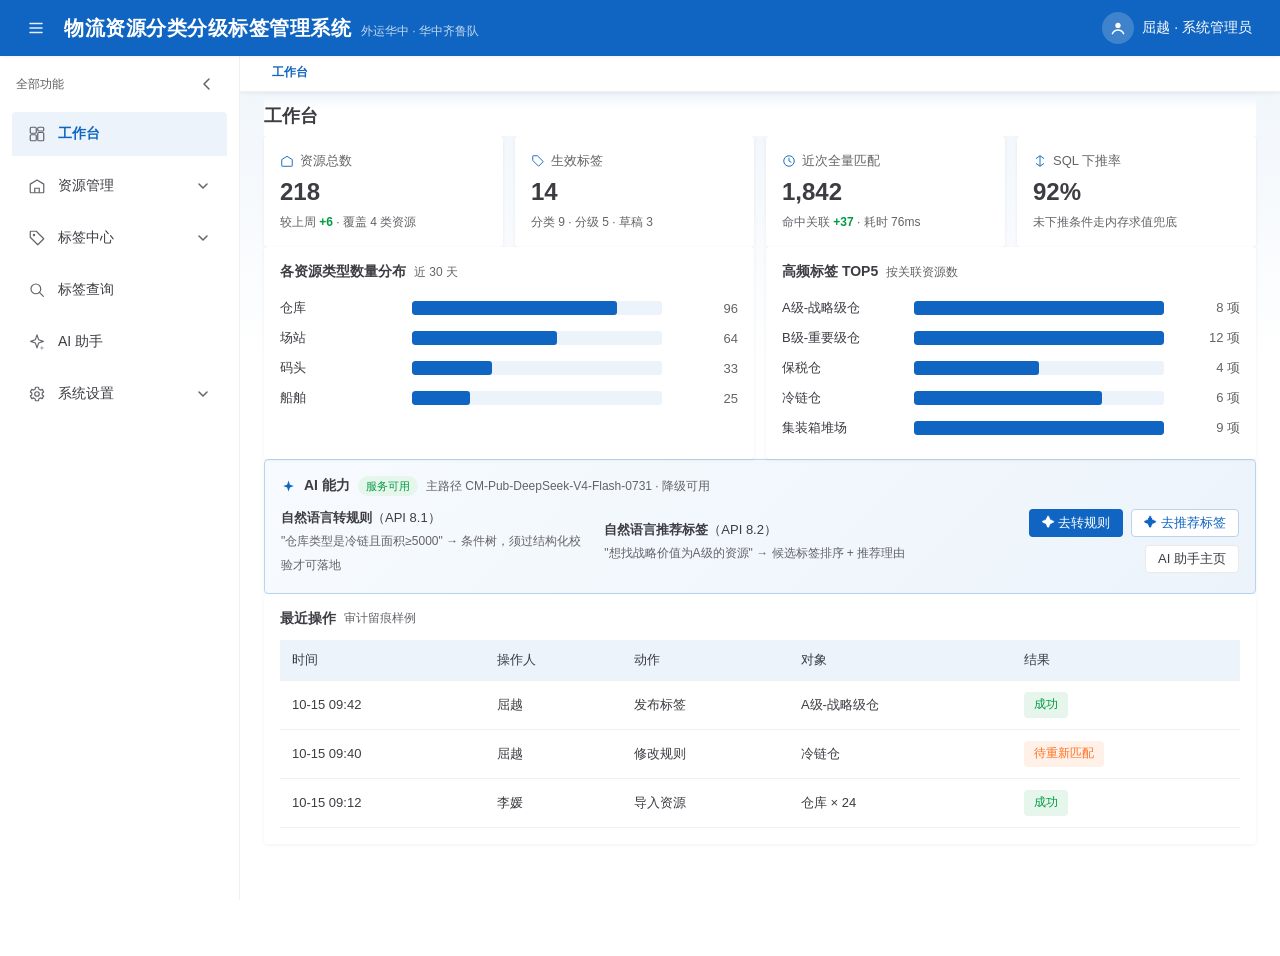
==== commit 28f263d0: "feat: 拆出资源类型/资源属性两页、新增 AI 助手入口、筛选即时生效" ====
--- a/index.html
+++ b/index.html
@@ -512,7 +512,8 @@
         <div class="menu-children" id="grp-res">
           <ul>
             <li class="menu-item__child" data-page="resource-list" tabindex="0">资源台账</li>
-            <li class="menu-item__child" data-page="meta-type" tabindex="0">资源类型与属性</li>
+            <li class="menu-item__child" data-page="meta-type" tabindex="0">资源类型</li>
+            <li class="menu-item__child" data-page="meta-attr" tabindex="0">资源属性</li>
           </ul>
         </div>
       </li>
@@ -541,6 +542,14 @@
         </div>
       </li>
       <li class="menu-group">
+        <div class="menu-item__parent" data-page="ai-assistant" role="menuitem" tabindex="0">
+          <span class="left">
+            <svg class="menu-icon" viewBox="0 0 24 24" fill="none"><path d="M12 2.5 14.2 9 20.5 11.2 14.2 13.4 12 19.9 9.8 13.4 3.5 11.2 9.8 9 12 2.5Z" stroke="currentColor" stroke-width="1.5" stroke-linejoin="round"/><path d="M18.5 16.5 19.4 19 22 19.9 19.4 20.8 18.5 23.3 17.6 20.8 15 19.9 17.6 19 18.5 16.5Z" fill="currentColor" opacity=".55"/></svg>
+            <span class="label">AI 助手</span>
+          </span>
+        </div>
+      </li>
+      <li class="menu-group">
         <div class="menu-item__parent has-children" data-group="sys" tabindex="0" aria-expanded="false">
           <span class="left">
             <svg class="menu-icon" viewBox="0 0 24 24" fill="none"><circle cx="12" cy="12" r="3" stroke="currentColor" stroke-width="1.6"/><path d="M19 12a7 7 0 0 0-.1-1.2l2-1.5-2-3.5-2.4 1a7 7 0 0 0-2-1.2L14 3h-4l-.5 2.6a7 7 0 0 0-2 1.2l-2.4-1-2 3.5 2 1.5A7 7 0 0 0 5 12c0 .4 0 .8.1 1.2l-2 1.5 2 3.5 2.4-1a7 7 0 0 0 2 1.2L10 21h4l.5-2.6a7 7 0 0 0 2-1.2l2.4 1 2-3.5-2-1.5c.07-.4.1-.8.1-1.2Z" stroke="currentColor" stroke-width="1.6" stroke-linejoin="round"/></svg>
@@ -601,6 +610,28 @@
           <div class="block">
             <div class="block__title">高频标签 TOP5 <span class="sub">按关联资源数</span></div>
             <div id="dashTopTags"></div>
+          </div>
+        </div>
+        <div class="block" style="border:1px solid #BBD4EE;background:linear-gradient(135deg,#F7FBFF 0%,#ECF3FA 100%);">
+          <div class="block__title" style="margin-bottom:10px;">
+            <svg width="15" height="15" viewBox="0 0 24 24" fill="none"><path d="M12 2.5 14.2 9 20.5 11.2 14.2 13.4 12 19.9 9.8 13.4 3.5 11.2 9.8 9 12 2.5Z" fill="var(--primary)"/></svg>
+            AI 能力 <span class="ai-badge" id="dashAiBadge">服务可用</span>
+            <span class="sub" id="dashAiMeta"></span>
+          </div>
+          <div style="display:grid;grid-template-columns:repeat(auto-fit,minmax(200px,1fr));gap:12px;align-items:center;">
+            <div style="font-size:13px;line-height:1.8;">
+              <b>自然语言转规则</b>（API 8.1）<br>
+              <span style="color:var(--text-caption);font-size:12px;">"仓库类型是冷链且面积≥5000" → 条件树，须过结构化校验才可落地</span>
+            </div>
+            <div style="font-size:13px;line-height:1.8;">
+              <b>自然语言推荐标签</b>（API 8.2）<br>
+              <span style="color:var(--text-caption);font-size:12px;">"想找战略价值为A级的资源" → 候选标签排序 + 推荐理由</span>
+            </div>
+            <div style="display:flex;gap:8px;flex-wrap:wrap;justify-content:flex-end;">
+              <button class="btn btn-primary btn-sm" data-act="aiGotoRule">✦ 去转规则</button>
+              <button class="btn btn-primary is-plain btn-sm" data-act="aiGotoRec">✦ 去推荐标签</button>
+              <button class="btn btn-default btn-sm" data-act="aiGoto">AI 助手主页</button>
+            </div>
           </div>
         </div>
         <div class="block">
@@ -620,13 +651,14 @@
       <section class="page" id="page-resource-list" hidden>
         <div class="filter-bar">
           <div class="filter-bar__conditions">
-            <span class="cond"><label>关键字</label><input class="input input-sm" style="width:160px;" placeholder="资源名称 / 编码" id="resKw"></span>
+            <span class="cond"><label>关键字</label><input class="input input-sm" style="width:150px;" placeholder="资源名称 / 编码" id="resKw"></span>
             <span class="cond"><label>资源类型</label>
               <select class="select select-sm" id="resType"><option value="">全部</option><option>仓库</option><option>场站</option><option>码头</option><option>船舶</option></select></span>
             <span class="cond"><label>运营状态</label>
-              <select class="select select-sm"><option value="">全部</option><option>运营中</option><option>建设中</option><option>停用</option></select></span>
+              <select class="select select-sm" id="resStatus"><option value="">全部</option><option>运营中</option><option>建设中</option><option>停用</option></select></span>
             <span class="cond"><label>所属区域</label>
-              <select class="select select-sm"><option value="">全部</option><option>湖北</option><option>湖南</option><option>河南</option></select></span>
+              <select class="select select-sm" id="resRegion"><option value="">全部</option><option>湖北</option><option>湖南</option><option>河南</option></select></span>
+            <span class="cond" style="font-size:12px;color:var(--text-caption);" id="resFilterHint"></span>
           </div>
           <div class="filter-bar__actions">
             <button class="btn btn-primary btn-sm" data-act="resSearch">查询</button>
@@ -651,34 +683,54 @@
         </div>
       </section>
 
-      <!-- ===== 页面：资源类型与属性 ===== -->
+      <!-- ===== 页面：资源类型 ===== -->
       <section class="page" id="page-meta-type" hidden>
         <div class="block">
           <div class="block__title">资源类型 <span class="sub">元数据驱动：字段集合以数据形式维护，新增属性零 DDL</span>
             <button class="btn btn-primary btn-sm" style="margin-left:auto;" data-act="typeNew">＋ 新建资源类型</button></div>
-          <div class="table-scroll"><table class="data-table" style="min-width:720px;">
+          <div class="table-scroll"><table class="data-table" style="min-width:760px;">
             <thead><tr><th class="data-table__cell">类型编码</th><th class="data-table__cell">类型名称</th><th class="data-table__cell">属性数</th><th class="data-table__cell">资源数</th><th class="data-table__cell">状态</th><th class="data-table__cell">操作</th></tr></thead>
-            <tbody>
-              <tr><td class="data-table__cell">WAREHOUSE</td><td class="data-table__cell"><span class="data-table__content">仓库</span></td><td class="data-table__cell">9</td><td class="data-table__cell">96</td><td class="data-table__cell"><span class="status-tag status-tag--success">启用</span></td><td class="data-table__cell"><button class="link-btn" data-act="attrManage">管理属性</button><button class="link-btn">编辑</button></td></tr>
-              <tr><td class="data-table__cell">YARD</td><td class="data-table__cell"><span class="data-table__content">场站</span></td><td class="data-table__cell">7</td><td class="data-table__cell">64</td><td class="data-table__cell"><span class="status-tag status-tag--success">启用</span></td><td class="data-table__cell"><button class="link-btn" data-act="attrManage">管理属性</button><button class="link-btn">编辑</button></td></tr>
-              <tr><td class="data-table__cell">WHARF</td><td class="data-table__cell"><span class="data-table__content">码头</span></td><td class="data-table__cell">6</td><td class="data-table__cell">33</td><td class="data-table__cell"><span class="status-tag status-tag--success">启用</span></td><td class="data-table__cell"><button class="link-btn" data-act="attrManage">管理属性</button><button class="link-btn">编辑</button></td></tr>
-              <tr><td class="data-table__cell">VESSEL</td><td class="data-table__cell"><span class="data-table__content">船舶</span></td><td class="data-table__cell">6</td><td class="data-table__cell">25</td><td class="data-table__cell"><span class="status-tag status-tag--gray">停用</span></td><td class="data-table__cell"><button class="link-btn" data-act="attrManage">管理属性</button><button class="link-btn">编辑</button></td></tr>
-            </tbody>
+            <tbody id="typeTbody"></tbody>
           </table></div>
+          <p style="font-size:12px;color:var(--text-caption);margin-top:10px;">
+            资源类型的字段集合决定该类型资源拥有哪些属性；「属性数」与属性页同源，点上表「管理属性」可直接跳到该类型的属性清单。
+          </p>
+        </div>
+      </section>
+
+      <!-- ===== 页面：资源属性 ===== -->
+      <section class="page" id="page-meta-attr" hidden>
+        <div class="filter-bar">
+          <div class="filter-bar__conditions">
+            <span class="cond"><label>资源类型</label>
+              <select class="select select-sm" id="attrTypeSel" style="min-width:150px;"></select></span>
+            <span class="cond"><label>存储方式</label>
+              <select class="select select-sm" id="attrStoreSel">
+                <option value="">全部</option><option value="FIXED">固定列</option><option value="EXT">扩展 JSON</option>
+              </select></span>
+            <span class="cond"><label>数据类型</label>
+              <select class="select select-sm" id="attrKindSel">
+                <option value="">全部</option><option>枚举</option><option>数值</option><option>文本</option><option>日期</option><option>布尔</option>
+              </select></span>
+          </div>
+          <div class="filter-bar__actions">
+            <button class="btn btn-primary btn-sm" data-act="attrNew">＋ 新增属性</button>
+          </div>
         </div>
         <div class="block">
-          <div class="block__title">「仓库」类型的属性清单 <span class="sub">前两个为固定物理列，其余走 JSON 扩展字段</span>
-            <button class="btn btn-primary btn-sm" style="margin-left:auto;" data-act="attrNew">＋ 新增属性</button></div>
-          <div class="table-scroll"><table class="data-table" style="min-width:820px;">
-            <thead><tr><th class="data-table__cell">属性编码</th><th class="data-table__cell">属性名称</th><th class="data-table__cell">数据类型</th><th class="data-table__cell">可选值</th><th class="data-table__cell">单位</th><th class="data-table__cell">存储方式</th><th class="data-table__cell">必填</th><th class="data-table__cell">操作</th></tr></thead>
-            <tbody>
-              <tr><td class="data-table__cell">ownership</td><td class="data-table__cell"><span class="data-table__content">权属</span></td><td class="data-table__cell">枚举</td><td class="data-table__cell">自有 / 租赁 / 合作</td><td class="data-table__cell">—</td><td class="data-table__cell"><span class="status-tag">固定列</span></td><td class="data-table__cell">是</td><td class="data-table__cell"><button class="link-btn">编辑</button></td></tr>
-              <tr><td class="data-table__cell">operation_status</td><td class="data-table__cell"><span class="data-table__content">运营状态</span></td><td class="data-table__cell">枚举</td><td class="data-table__cell">运营中 / 建设中 / 停用</td><td class="data-table__cell">—</td><td class="data-table__cell"><span class="status-tag">固定列</span></td><td class="data-table__cell">是</td><td class="data-table__cell"><button class="link-btn">编辑</button></td></tr>
-              <tr><td class="data-table__cell">warehouse_type</td><td class="data-table__cell"><span class="data-table__content">仓库类型</span></td><td class="data-table__cell">枚举</td><td class="data-table__cell">普货 / 冷链 / 危化品 / 保税 / 智能</td><td class="data-table__cell">—</td><td class="data-table__cell"><span class="status-tag status-tag--gray">扩展 JSON</span></td><td class="data-table__cell">是</td><td class="data-table__cell"><button class="link-btn">编辑</button><button class="link-btn danger">删除</button></td></tr>
-              <tr><td class="data-table__cell">area</td><td class="data-table__cell"><span class="data-table__content">面积</span></td><td class="data-table__cell">数值</td><td class="data-table__cell">—</td><td class="data-table__cell">㎡</td><td class="data-table__cell"><span class="status-tag status-tag--gray">扩展 JSON</span></td><td class="data-table__cell">是</td><td class="data-table__cell"><button class="link-btn">编辑</button><button class="link-btn danger">删除</button></td></tr>
-              <tr><td class="data-table__cell">capacity</td><td class="data-table__cell"><span class="data-table__content">容量</span></td><td class="data-table__cell">数值</td><td class="data-table__cell">—</td><td class="data-table__cell">TEU</td><td class="data-table__cell"><span class="status-tag status-tag--gray">扩展 JSON</span></td><td class="data-table__cell">否</td><td class="data-table__cell"><button class="link-btn">编辑</button><button class="link-btn danger">删除</button></td></tr>
-            </tbody>
+          <div class="block__title" id="attrTitle">属性清单</div>
+          <div class="table-scroll"><table class="data-table" style="min-width:900px;">
+            <thead><tr>
+              <th class="data-table__cell">属性编码</th><th class="data-table__cell">属性名称</th><th class="data-table__cell">数据类型</th>
+              <th class="data-table__cell">可选值</th><th class="data-table__cell">单位</th><th class="data-table__cell">存储方式</th>
+              <th class="data-table__cell">必填</th><th class="data-table__cell">被规则引用</th><th class="data-table__cell">操作</th>
+            </tr></thead>
+            <tbody id="attrTbody"></tbody>
           </table></div>
+          <p style="font-size:12px;color:var(--text-caption);margin-top:10px;">
+            存储方式：<b>固定列</b> = `resource` 表物理列（仅 `ownership`/`operation_status`，ADR-0014 收窄后的固定集）；<b>扩展 JSON</b> = 存入 `ext_json`，新增属性<b>零 DDL</b>。
+            高频且需下推 SQL 的扩展属性可升级为<b>表达式索引</b>。属性被规则引用时删除会被拒绝（须先改规则）。
+          </p>
         </div>
       </section>
 
@@ -686,13 +738,14 @@
       <section class="page" id="page-tag-list" hidden>
         <div class="filter-bar">
           <div class="filter-bar__conditions">
-            <span class="cond"><label>关键字</label><input class="input input-sm" style="width:160px;" placeholder="标签名称"></span>
+            <span class="cond"><label>关键字</label><input class="input input-sm" style="width:150px;" placeholder="标签名称" id="tagKw"></span>
             <span class="cond"><label>标签类型</label>
-              <select class="select select-sm"><option value="">全部</option><option>分类标签</option><option>分级标签</option></select></span>
+              <select class="select select-sm" id="tagTypeFilter"><option value="">全部</option><option>分类标签</option><option>分级标签</option></select></span>
             <span class="cond"><label>状态</label>
-              <select class="select select-sm"><option value="">全部</option><option>草稿</option><option>生效中</option><option>已失效</option><option>已停用</option></select></span>
+              <select class="select select-sm" id="tagStatusFilter"><option value="">全部</option><option>草稿</option><option>生效中</option><option>已失效</option><option>已停用</option></select></span>
             <span class="cond"><label>作用范围</label>
-              <select class="select select-sm"><option value="">全部</option><option>仓库</option><option>场站</option><option>码头</option><option>船舶</option></select></span>
+              <select class="select select-sm" id="tagScopeFilter"><option value="">全部</option><option>仓库</option><option>场站</option><option>码头</option><option>船舶</option></select></span>
+            <span class="cond" style="font-size:12px;color:var(--text-caption);" id="tagFilterHint"></span>
           </div>
           <div class="filter-bar__actions">
             <button class="btn btn-primary btn-sm" data-act="tagSearch">查询</button>
@@ -774,8 +827,10 @@
         <div class="filter-bar">
           <div class="filter-bar__conditions">
             <span class="cond"><label>触发方式</label>
-              <select class="select select-sm"><option value="">全部</option><option>发布触发</option><option>手动全量</option><option>规则变更</option><option>定时扫描</option></select></span>
-            <span class="cond"><label>时间</label><input class="input input-sm" type="date" value="2026-10-15" style="width:140px;"></span>
+              <select class="select select-sm" id="matchTriggerFilter"><option value="">全部</option><option>发布触发</option><option>手动全量</option><option>规则变更</option><option>定时扫描</option></select></span>
+            <span class="cond"><label>状态</label>
+              <select class="select select-sm" id="matchStatusFilter"><option value="">全部</option><option>成功</option><option>失败</option></select></span>
+            <span class="cond" style="font-size:12px;color:var(--text-caption);" id="matchFilterHint"></span>
           </div>
           <div class="filter-bar__actions">
             <button class="btn btn-primary btn-sm" data-act="matchRun">▶ 触发全量匹配</button>
@@ -919,16 +974,95 @@
         </div>
       </section>
 
+      <!-- ===== 页面：AI 助手 ===== -->
+      <section class="page" id="page-ai-assistant" hidden>
+        <div class="block">
+          <div class="block__title">AI 能力状态 <span class="sub">GET /api/ai/status · 可用性由服务端探测，前端只展示不推断</span>
+            <button class="btn btn-primary is-plain btn-sm" style="margin-left:auto;" data-act="aiStatus">重新检测</button></div>
+          <div class="stat-grid" style="grid-template-columns:repeat(auto-fit,minmax(180px,1fr));">
+            <div class="stat-card" style="box-shadow:none;border:1px solid var(--border-light);">
+              <span class="stat-card__label">当前状态</span>
+              <span id="aiAstBadge" class="status-tag status-tag--success" style="height:26px;width:fit-content;">服务可用</span>
+              <span class="stat-card__delta" id="aiAstDegraded">—</span>
+            </div>
+            <div class="stat-card" style="box-shadow:none;border:1px solid var(--border-light);">
+              <span class="stat-card__label">主路径</span>
+              <span class="stat-card__value" style="font-size:16px;" id="aiAstMode">LLM</span>
+              <span class="stat-card__delta" id="aiAstModel">—</span>
+            </div>
+            <div class="stat-card" style="box-shadow:none;border:1px solid var(--border-light);">
+              <span class="stat-card__label">降级路径</span>
+              <span class="stat-card__value" style="font-size:16px;" id="aiAstFallback">规则解析器</span>
+              <span class="stat-card__delta">属性别名表 + 单位表 + 比较词映射</span>
+            </div>
+            <div class="stat-card" style="box-shadow:none;border:1px solid var(--border-light);">
+              <span class="stat-card__label">上次检测</span>
+              <span class="stat-card__value" style="font-size:15px;" id="aiAstCheckAt">—</span>
+              <span class="stat-card__delta">每用户每分钟 ≤10 次 · 每次调用记审计</span>
+            </div>
+          </div>
+          <div style="display:flex;gap:8px;align-items:center;flex-wrap:wrap;margin-top:12px;">
+            <label class="check-chip" id="aiAstSimulate"><input type="checkbox" style="margin:0;"> 模拟模型不可用（演示降级）</label>
+            <span style="font-size:12px;color:var(--text-caption);">降级不中断能力：模型不可用时自动切到规则解析器，覆盖面变窄但功能可用（ADR-0007）</span>
+          </div>
+          <p style="font-size:12px;color:var(--text-caption);margin-top:10px;line-height:1.7;">
+            安全口径（ADR-0009）：模型端点只来自服务端配置，<b>请求体不接受任何端点参数</b>；提示词只含"属性名 + 枚举候选值 + 用户原句"，<b>不含资源明细</b>；模型密钥只来自环境变量、不进仓库。
+          </p>
+        </div>
+
+        <div class="block">
+          <div class="block__title">自然语言转规则 <span class="sub">API 8.1 · POST /api/ai/rule-draft · 产出为草案，须经 RuleValidator 校验</span></div>
+          <textarea class="input ai-textarea" id="aiAstText" placeholder="例：把仓库类型是冷链、面积 5000 平米以上的仓库找出来">仓库类型是冷链并且面积不小于5000平米，或者权属是自有</textarea>
+          <div class="ai-chip-row">
+            <span class="ai-chip" data-aichip="面积大于等于5000平方米的仓库">示例：面积门槛</span>
+            <span class="ai-chip" data-aichip="权属是自有或者合作的码头">示例：多值属于</span>
+            <span class="ai-chip" data-aichip="吞吐能力超过100万吨的码头">示例：未定义属性（触发校验拒绝+降级）</span>
+          </div>
+          <div style="margin-top:10px;display:flex;gap:8px;flex-wrap:wrap;">
+            <button class="btn btn-primary btn-sm" data-act="aiAstDraft">生成规则草案</button>
+            <button class="btn btn-primary is-plain btn-sm" data-act="aiGotoRule">去规则编辑器应用</button>
+          </div>
+        </div>
+
+        <div class="block">
+          <div class="block__title">自然语言推荐标签 <span class="sub">API 8.2 · POST /api/ai/tag-recommend · 候选集合本地预筛，模型只做排序与理由</span></div>
+          <textarea class="input ai-textarea" id="aiAstRecText" placeholder="例：想找战略价值为A级的资源">想找战略价值为A级的资源</textarea>
+          <div class="ai-chip-row">
+            <span class="ai-chip" data-aichiprec="想找战略价值为A级的资源">示例：分级价值</span>
+            <span class="ai-chip" data-aichiprec="有没有冷链相关的仓库标签">示例：功能属性</span>
+            <span class="ai-chip" data-aichiprec="面积很大的大型仓库">示例：规模条件</span>
+          </div>
+          <div style="margin-top:10px;">
+            <button class="btn btn-primary btn-sm" data-act="aiAstRec">推荐标签</button>
+          </div>
+        </div>
+
+        <div class="block">
+          <div class="block__title">最近的 AI 调用 <span class="sub">每次调用记审计（S6）：谁、何时、原句摘要、解析来源、是否通过校验</span></div>
+          <div class="table-scroll"><table class="data-table" style="min-width:820px;">
+            <thead><tr><th class="data-table__cell">时间</th><th class="data-table__cell">操作人</th><th class="data-table__cell">能力</th><th class="data-table__cell">原句摘要</th><th class="data-table__cell">解析来源</th><th class="data-table__cell">校验</th><th class="data-table__cell">耗时</th></tr></thead>
+            <tbody>
+              <tr><td class="data-table__cell">10-15 09:41</td><td class="data-table__cell"><span class="data-table__content">屈越</span></td><td class="data-table__cell"><span class="data-table__content">转规则</span></td><td class="data-table__cell"><span class="data-table__content">仓库类型是冷链并且面积不小于5000…</span></td><td class="data-table__cell"><span class="status-tag status-tag--success">LLM</span></td><td class="data-table__cell"><span class="status-tag status-tag--success">通过</span></td><td class="data-table__cell">1840ms</td></tr>
+              <tr><td class="data-table__cell">10-15 09:38</td><td class="data-table__cell"><span class="data-table__content">屈越</span></td><td class="data-table__cell"><span class="data-table__content">推荐标签</span></td><td class="data-table__cell"><span class="data-table__content">想找战略价值为A级的资源</span></td><td class="data-table__cell"><span class="status-tag status-tag--success">LLM</span></td><td class="data-table__cell"><span class="status-tag status-tag--gray">—</span></td><td class="data-table__cell">920ms</td></tr>
+              <tr><td class="data-table__cell">10-15 09:33</td><td class="data-table__cell"><span class="data-table__content">李媛</span></td><td class="data-table__cell"><span class="data-table__content">转规则</span></td><td class="data-table__cell"><span class="data-table__content">吞吐能力超过100万吨的码头</span></td><td class="data-table__cell"><span class="status-tag status-tag--warning">FALLBACK</span></td><td class="data-table__cell"><span class="status-tag status-tag--danger">未通过</span></td><td class="data-table__cell">260ms</td></tr>
+            </tbody>
+          </table></div>
+        </div>
+      </section>
+
       <!-- ===== 页面：操作审计 ===== -->
       <section class="page" id="page-audit-log" hidden>
         <div class="filter-bar">
           <div class="filter-bar__conditions">
-            <span class="cond"><label>操作人</label><input class="input input-sm" style="width:120px;" placeholder="姓名"></span>
+            <span class="cond"><label>操作人</label><input class="input input-sm" style="width:110px;" placeholder="姓名" id="auditUserFilter"></span>
             <span class="cond"><label>动作</label>
-              <select class="select select-sm"><option value="">全部</option><option>发布标签</option><option>修改规则</option><option>批量匹配</option><option>删除资源</option></select></span>
-            <span class="cond"><label>日期</label><input class="input input-sm" type="date" style="width:140px;"></span>
-          </div>
-          <div class="filter-bar__actions"><button class="btn btn-primary btn-sm">查询</button></div>
+              <select class="select select-sm" id="auditActionFilter"><option value="">全部</option><option>发布标签</option><option>修改规则</option><option>导入资源</option><option>删除资源</option><option>停用标签</option><option>移动组织节点</option></select></span>
+            <span class="cond"><label>结果</label>
+              <select class="select select-sm" id="auditResultFilter"><option value="">全部</option><option>成功</option><option>已生效未重算</option></select></span>
+            <span class="cond" style="font-size:12px;color:var(--text-caption);" id="auditFilterHint"></span>
+          </div>
+          <div class="filter-bar__actions"><button class="btn btn-primary btn-sm" data-act="auditSearch">查询</button>
+            <button class="btn btn-default btn-sm" data-act="auditReset">重置</button></div>
         </div>
         <div class="block">
           <div class="block__title">操作日志 <span class="sub">发布标签 / 规则变更 / 批量匹配三个高影响动作强制留痕（S6）</span></div>
@@ -1095,7 +1229,7 @@
 document.addEventListener("click",e=>{if(!$("#userMenu").hidden&&!$("#userMenu").contains(e.target)&&e.target!==$("#userBtn")){$("#userMenu").hidden=true;}});
 
 /* 页签 */
-const PAGE_TITLES={dashboard:"工作台","resource-list":"资源台账","meta-type":"资源类型与属性","tag-list":"标签管理","rule-config":"打标规则配置","match-task":"自动匹配任务","query-center":"标签查询","org-tree":"组织架构","role-permission":"角色权限","user-list":"用户管理","audit-log":"操作审计"};
+const PAGE_TITLES={dashboard:"工作台","resource-list":"资源台账","meta-type":"资源类型","meta-attr":"资源属性","tag-list":"标签管理","rule-config":"打标规则配置","match-task":"自动匹配任务","query-center":"标签查询","ai-assistant":"AI 助手","org-tree":"组织架构","role-permission":"角色权限","user-list":"用户管理","audit-log":"操作审计"};
 const tabs=[{id:"dashboard"}];let curTab="dashboard";
 function renderTabs(){
   const box=$("#tabsInner");box.innerHTML="";
@@ -1115,8 +1249,12 @@
   $$(".menu-item__child").forEach(c=>c.classList.toggle("is-selected",c.dataset.page===id));
   $$(".menu-item__parent").forEach(p=>p.classList.toggle("is-active",p.dataset.page===id||(p.classList.contains("has-children")&&$$('#grp-'+p.dataset.group+" .menu-item__child.is-selected").length>0)));
   if(id==="dashboard")renderDashTags();
-  if(id==="rule-config")renderAiStatus();
+  if(id==="rule-config"||id==="ai-assistant")renderAiStatus();
   if(id==="org-tree"){renderOrgTree();renderOrgDetail();}
+  if(id==="meta-type")renderTypes();
+  if(id==="meta-attr")renderAttrs();
+  if(id==="match-task")applyMatchFilter();
+  if(id==="audit-log")applyAuditFilter();
   if(id==="role-permission"){renderRoles();renderPermMatrix();}
   if(id==="user-list")renderUsers();
   applyPermissionUI();
@@ -1155,7 +1293,8 @@
     tb.innerHTML=`<tr><td class="data-table__cell" colspan="10"><div class="empty-state">
       <svg class="icon" viewBox="0 0 24 24" fill="none"><circle cx="11" cy="11" r="7" stroke="currentColor" stroke-width="1.5"/><path d="m16.5 16.5 4 4" stroke="currentColor" stroke-width="1.5" stroke-linecap="round"/><path d="M8.5 11h5" stroke="currentColor" stroke-width="1.5" stroke-linecap="round"/></svg>
       <p>没有符合条件的资源——试试放宽筛选条件，或新建资源</p>
-      <button class="btn btn-primary is-plain btn-sm" onclick="switchTab('meta-type')">去配置资源类型</button></div></td></tr>`;
+      <button class="btn btn-primary is-plain btn-sm" data-act="resFilterReset">清空筛选条件</button>
+      <button class="btn btn-primary btn-sm" data-act="resNew">＋ 新建资源</button></div></td></tr>`;
     return;
   }
   tb.innerHTML=list.map(r=>`<tr>
@@ -1199,9 +1338,15 @@
 }
 
 /* ================= 标签管理 ================= */
-function renderTags(){
+function renderTags(list){
   const tb=$("#tagTbody");
-  tb.innerHTML=TAGS.map(t=>{
+  const data=list||filterTags();
+  if(!data.length){
+    tb.innerHTML=`<tr><td class="data-table__cell" colspan="9">${emptyState("没有符合条件的标签——试试放宽「标签类型 / 状态 / 作用范围」筛选，或新建标签",
+      '<button class="btn btn-primary is-plain btn-sm" data-act="tagFilterReset">清空筛选条件</button>')}</td></tr>`;
+    refreshTagHint(data);return;
+  }
+  tb.innerHTML=data.map(t=>{
     const [txt,cls]=STATUS_MAP[t.status];
     const canPub=t.status==="DRAFT",canDis=t.status==="EFFECTIVE";
     const dirty=t.dirty?'<span class="status-tag status-tag--warning" style="height:20px;margin-left:6px;" title="规则已改，关联结果尚未更新">待重算</span>':"";
@@ -1221,6 +1366,8 @@
         ${canDis?`<button class="link-btn danger" data-tag="${t.id}" data-act="tagDisable">停用</button>`:`<button class="link-btn danger" disabled>停用</button>`}
       </td></tr>`;
   }).join("");
+  refreshTagHint(data);
+  applyPermissionUI();
 }
 function tagFormModal(t){
   const isNew=!t;
@@ -2046,6 +2193,159 @@
 }
 
 
+/* ================= 资源类型与资源属性（元数据驱动，Spec §3.2） ================= */
+const RES_TYPES=[
+  {code:"WAREHOUSE",name:"仓库",status:"ENABLED",resCount:96,attrs:[
+    {code:"ownership",name:"权属",kind:"枚举",opts:"自有 / 租赁 / 合作",unit:"—",store:"FIXED",required:true,usedBy:["冷链仓","A级-战略级仓"]},
+    {code:"operation_status",name:"运营状态",kind:"枚举",opts:"运营中 / 建设中 / 停用",unit:"—",store:"FIXED",required:true,usedBy:[]},
+    {code:"warehouse_type",name:"仓库类型",kind:"枚举",opts:"普货 / 冷链 / 危化品 / 保税 / 智能",unit:"—",store:"EXT",required:true,usedBy:["冷链仓","保税仓","危化品资质场站"]},
+    {code:"area",name:"面积",kind:"数值",opts:"—",unit:"㎡",store:"EXT",required:true,usedBy:["冷链仓","A级-战略级仓","B级-重要级仓"]},
+    {code:"capacity",name:"容量",kind:"数值",opts:"—",unit:"TEU",store:"EXT",required:false,usedBy:[]},
+    {code:"open_date",name:"投用日期",kind:"日期",opts:"—",unit:"—",store:"EXT",required:false,usedBy:[]},
+    {code:"temperature_zone",name:"温区",kind:"枚举",opts:"冷藏 / 冷冻 / 恒温",unit:"—",store:"EXT",required:false,usedBy:[]},
+    {code:"dock_count",name:"月台数",kind:"数值",opts:"—",unit:"个",store:"EXT",required:false,usedBy:[]},
+    {code:"fire_level",name:"消防等级",kind:"枚举",opts:"甲类 / 乙类 / 丙类",unit:"—",store:"EXT",required:true,usedBy:[]}
+  ]},
+  {code:"YARD",name:"场站",status:"ENABLED",resCount:64,attrs:[
+    {code:"ownership",name:"权属",kind:"枚举",opts:"自有 / 租赁 / 合作",unit:"—",store:"FIXED",required:true,usedBy:[]},
+    {code:"operation_status",name:"运营状态",kind:"枚举",opts:"运营中 / 建设中 / 停用",unit:"—",store:"FIXED",required:true,usedBy:[]},
+    {code:"yard_type",name:"场站类型",kind:"枚举",opts:"集装箱堆场 / 散货堆场 / 危险品堆场",unit:"—",store:"EXT",required:true,usedBy:["集装箱堆场"]},
+    {code:"area",name:"面积",kind:"数值",opts:"—",unit:"㎡",store:"EXT",required:true,usedBy:[]},
+    {code:"capacity",name:"堆存能力",kind:"数值",opts:"—",unit:"TEU",store:"EXT",required:false,usedBy:[]},
+    {code:"rail_siding",name:"铁路专用线",kind:"布尔",opts:"是 / 否",unit:"—",store:"EXT",required:false,usedBy:[]},
+    {code:"hazard_license",name:"危化品资质",kind:"布尔",opts:"是 / 否",unit:"—",store:"EXT",required:false,usedBy:["危化品资质场站"]}
+  ]},
+  {code:"WHARF",name:"码头",status:"ENABLED",resCount:33,attrs:[
+    {code:"ownership",name:"权属",kind:"枚举",opts:"自有 / 租赁 / 合作",unit:"—",store:"FIXED",required:true,usedBy:[]},
+    {code:"operation_status",name:"运营状态",kind:"枚举",opts:"运营中 / 建设中 / 停用",unit:"—",store:"FIXED",required:true,usedBy:[]},
+    {code:"wharf_type",name:"码头类型",kind:"枚举",opts:"集装箱 / 重件 / 散货 / 滚装",unit:"—",store:"EXT",required:true,usedBy:["重件码头"]},
+    {code:"berth_count",name:"泊位数",kind:"数值",opts:"—",unit:"个",store:"EXT",required:false,usedBy:[]},
+    {code:"throughput",name:"吞吐能力",kind:"数值",opts:"—",unit:"万吨/年",store:"EXT",required:false,usedBy:[]},
+    {code:"water_depth",name:"前沿水深",kind:"数值",opts:"—",unit:"米",store:"EXT",required:false,usedBy:[]}
+  ]},
+  {code:"VESSEL",name:"船舶",status:"DISABLED",resCount:25,attrs:[
+    {code:"ownership",name:"权属",kind:"枚举",opts:"自有 / 租赁 / 合作",unit:"—",store:"FIXED",required:true,usedBy:[]},
+    {code:"operation_status",name:"运营状态",kind:"枚举",opts:"运营中 / 建设中 / 停用",unit:"—",store:"FIXED",required:true,usedBy:[]},
+    {code:"vessel_type",name:"船型",kind:"枚举",opts:"集装箱船 / 散货船 / 多用途船",unit:"—",store:"EXT",required:true,usedBy:[]},
+    {code:"deadweight",name:"载重吨",kind:"数值",opts:"—",unit:"DWT",store:"EXT",required:false,usedBy:[]},
+    {code:"teu_slots",name:"箱位数",kind:"数值",opts:"—",unit:"TEU",store:"EXT",required:false,usedBy:[]},
+    {code:"built_year",name:"建造年份",kind:"数值",opts:"—",unit:"年",store:"EXT",required:false,usedBy:[]}
+  ]}
+];
+let attrCurType="WAREHOUSE";
+function renderTypes(){
+  const tb=$("#typeTbody");if(!tb)return;
+  tb.innerHTML=RES_TYPES.map(t=>`<tr>
+    <td class="data-table__cell"><code>${esc(t.code)}</code></td>
+    <td class="data-table__cell"><span class="data-table__content" style="font-weight:500;">${esc(t.name)}</span></td>
+    <td class="data-table__cell"><span class="data-table__content">${t.attrs.length}</span></td>
+    <td class="data-table__cell"><span class="data-table__content">${t.resCount}</span></td>
+    <td class="data-table__cell">${t.status==="ENABLED"?'<span class="status-tag status-tag--success">启用</span>':'<span class="status-tag status-tag--gray">停用</span>'}</td>
+    <td class="data-table__cell" style="white-space:nowrap;">
+      <button class="link-btn" data-gotype="${t.code}">管理属性</button>
+      <button class="link-btn">编辑</button>
+      <button class="link-btn danger" ${t.resCount?"disabled title=\"存在在用资源，服务端会拒绝删除\"":""}>删除</button>
+    </td></tr>`).join("");
+  tb.querySelectorAll("[data-gotype]").forEach(b=>b.onclick=()=>{
+    attrCurType=b.dataset.gotype;switchTab("meta-attr");
+    const sel=$("#attrTypeSel");if(sel)sel.value=attrCurType;
+    renderAttrs();
+  });
+}
+function renderAttrs(){
+  const tb=$("#attrTbody");if(!tb)return;
+  const t=RES_TYPES.find(x=>x.code===attrCurType)||RES_TYPES[0];
+  const store=$("#attrStoreSel")?$("#attrStoreSel").value:"";
+  const kind=$("#attrKindSel")?$("#attrKindSel").value:"";
+  const list=t.attrs.filter(a=>(!store||a.store===store)&&(!kind||a.kind===kind));
+  const fixed=list.filter(a=>a.store==="FIXED").length;
+  $("#attrTitle").innerHTML=`属性清单 — ${esc(t.name)} <span class="sub">共 ${t.attrs.length} 个属性 · 固定列 ${t.attrs.filter(a=>a.store==="FIXED").length} 个 · 扩展 JSON ${t.attrs.filter(a=>a.store==="EXT").length} 个</span>`;
+  if(!list.length){
+    tb.innerHTML=`<tr><td class="data-table__cell" colspan="9">${emptyState("当前筛选条件下没有属性——试试清空「存储方式」或「数据类型」筛选")}</td></tr>`;return;
+  }
+  tb.innerHTML=list.map(a=>`<tr>
+    <td class="data-table__cell"><code>${esc(a.code)}</code></td>
+    <td class="data-table__cell"><span class="data-table__content">${esc(a.name)}</span></td>
+    <td class="data-table__cell"><span class="data-table__content">${esc(a.kind)}</span></td>
+    <td class="data-table__cell"><span class="data-table__content" style="font-size:12px;">${esc(a.opts)}</span></td>
+    <td class="data-table__cell"><span class="data-table__content">${esc(a.unit)}</span></td>
+    <td class="data-table__cell">${a.store==="FIXED"?'<span class="status-tag">固定列</span>':'<span class="status-tag status-tag--gray">扩展 JSON</span>'}</td>
+    <td class="data-table__cell"><span class="data-table__content">${a.required?"是":"否"}</span></td>
+    <td class="data-table__cell"><span class="data-table__content" style="font-size:12px;">${a.usedBy.length?a.usedBy.map(n=>esc(n)).join("、"):'<span style="color:var(--text-disabled);">未被引用</span>'}</span></td>
+    <td class="data-table__cell" style="white-space:nowrap;">
+      <button class="link-btn" data-act="attrEdit" data-attr="${esc(a.code)}">编辑</button>
+      <button class="link-btn danger" data-act="attrDel" data-attr="${esc(a.code)}" data-used="${a.usedBy.length}" ${a.store==="FIXED"?"disabled title=\"固定列属性不可删除（ADR-0014）\"":""}>删除</button>
+    </td></tr>`).join("");
+}
+
+/* ================= 筛选（所有查询栏控件即时生效，不留摆设） ================= */
+const v=(sel)=>{const el=$(sel);return el?el.value.trim():"";};
+/* 静态表格的通用行过滤：按列文本匹配，criteria=[{col,value}] */
+function filterStaticRows(tbodySel,criteria,hintSel,totalSel){
+  const rows=[...(document.querySelector(tbodySel)||{querySelectorAll:()=>[]}).querySelectorAll("tr")];
+  let shown=0;
+  rows.forEach(tr=>{
+    const cells=[...tr.children].map(td=>td.innerText);
+    const ok=criteria.every(c=>!c.value||(cells[c.col]||"").includes(c.value));
+    tr.hidden=!ok;if(ok)shown++;
+  });
+  const hint=$(hintSel);
+  if(hint){
+    const active=criteria.filter(c=>c.value).length;
+    hint.textContent=active?`筛选生效 · 显示 ${shown} / ${rows.length} 条`:`共 ${rows.length} 条`;
+  }
+  const total=$(totalSel);
+  if(total)total.textContent=`共 ${shown} 条`;
+  return shown;
+}
+/* —— 资源台账 —— */
+function filterResources(){
+  const kw=v("#resKw"),ty=v("#resType"),st=v("#resStatus"),rg=v("#resRegion");
+  return RESOURCES.filter(r=>(!kw||r.name.includes(kw)||r.id.includes(kw))
+    &&(!ty||r.type===ty)&&(!st||r.status===st)&&(!rg||(r.region||"").startsWith(rg)));
+}
+function refreshResHint(list){
+  const hint=$("#resFilterHint");if(!hint)return;
+  const active=[v("#resKw"),v("#resType"),v("#resStatus"),v("#resRegion")].filter(Boolean).length;
+  hint.textContent=active?`筛选生效 · 命中 ${list.length} / ${RESOURCES.length} 条`:`共 ${RESOURCES.length} 条资源`;
+  $("#resScope").textContent=active?`数据范围：华中区域及下级单位 · 已筛选`:"数据范围：华中区域及下级单位";
+}
+/* —— 标签管理 —— */
+const TAG_STATUS_TEXT={DRAFT:"草稿",EFFECTIVE:"生效中",EXPIRED:"已失效",DISABLED:"已停用"};
+function filterTags(){
+  const kw=v("#tagKw"),ty=v("#tagTypeFilter"),st=v("#tagStatusFilter"),sc=v("#tagScopeFilter");
+  return TAGS.filter(t=>(!kw||t.name.includes(kw))
+    &&(!ty||(ty==="分类标签"?t.type==="分类":t.type==="分级"))
+    &&(!st||TAG_STATUS_TEXT[t.status]===st)
+    &&(!sc||t.scope.includes(sc)));
+}
+function refreshTagHint(list){
+  const hint=$("#tagFilterHint");if(!hint)return;
+  const active=[v("#tagKw"),v("#tagTypeFilter"),v("#tagStatusFilter"),v("#tagScopeFilter")].filter(Boolean).length;
+  hint.textContent=active?`筛选生效 · 命中 ${list.length} / ${TAGS.length} 条`:`共 ${TAGS.length} 条标签`;
+}
+/* —— 匹配任务 / 审计（静态表） —— */
+function applyMatchFilter(){
+  filterStaticRows("#page-match-task tbody",
+    [{col:1,value:v("#matchTriggerFilter")},{col:9,value:v("#matchStatusFilter")}],
+    "#matchFilterHint");
+}
+function applyAuditFilter(){
+  filterStaticRows("#page-audit-log tbody",
+    [{col:1,value:v("#auditUserFilter")},{col:2,value:v("#auditActionFilter")},{col:6,value:v("#auditResultFilter")}],
+    "#auditFilterHint");
+}
+/* 绑定：变更即生效（输入框 300ms 防抖），无需点「查询」 */
+function bindFilterLive(){
+  const live=(sel,fn)=>{const el=$(sel);if(!el)return;
+    el.addEventListener("change",fn);
+    if(el.tagName==="INPUT"){let t=null;el.addEventListener("input",()=>{clearTimeout(t);t=setTimeout(fn,300);});}};
+  ["#resKw","#resType","#resStatus","#resRegion"].forEach(s=>live(s,()=>{const l=filterResources();renderResources(l);refreshResHint(l);}));
+  ["#tagKw","#tagTypeFilter","#tagStatusFilter","#tagScopeFilter"].forEach(s=>live(s,()=>{const l=filterTags();renderTags(l);refreshTagHint(l);}));
+  ["#matchTriggerFilter","#matchStatusFilter"].forEach(s=>live(s,applyMatchFilter));
+  ["#auditUserFilter","#auditActionFilter","#auditResultFilter"].forEach(s=>live(s,applyAuditFilter));
+}
+
 /* ================= 审计 ================= */
 function addAudit(action,obj,note){
   /* 原型演示：审计写入以 toast 提示代替 */
@@ -2176,33 +2476,73 @@
   return {tree,usedFields,unknown};
 }
 
-/* —— 8.3 可用性状态 —— */
+/* —— 8.3 可用性状态：三处入口（规则配置页 / AI 助手页 / 工作台卡片）共用同一状态 —— */
+function aiSimChecked(){
+  return ["#aiSimulate","#aiAstSimulate"].some(s=>{const el=$(s);return el&&el.querySelector("input").checked;});
+}
 function renderAiStatus(){
+  const on=AI.available;
+  /* ① 规则配置页 */
   const badge=$("#aiBadge"),meta=$("#aiMeta");
-  if(!badge)return;
-  if(AI.available){
-    badge.textContent="服务可用";badge.style.background="var(--success-bg)";badge.style.color="var(--success)";
-    meta.textContent=`主路径 LLM · ${AI.model} · 降级可用 · 检测于 ${AI.lastCheckAt}`;
-  }else{
-    badge.textContent="已降级";badge.style.background="var(--warning-bg)";badge.style.color="var(--warning)";
-    meta.textContent=`降级原因：${AI.degradedReason||"模型不可用"} · 主路径已切至规则解析器（FALLBACK）`;
+  if(badge){
+    if(on){badge.textContent="服务可用";badge.style.background="var(--success-bg)";badge.style.color="var(--success)";}
+    else{badge.textContent="已降级";badge.style.background="var(--warning-bg)";badge.style.color="var(--warning)";}
   }
+  if(meta)meta.textContent=on?`主路径 LLM · ${AI.model} · 降级可用 · 检测于 ${AI.lastCheckAt}`
+    :`降级原因：${AI.degradedReason||"模型不可用"} · 主路径已切至规则解析器（FALLBACK）`;
+  /* ② AI 助手页 */
+  const b2=$("#aiAstBadge");
+  if(b2){
+    b2.textContent=on?"服务可用":"已降级";
+    b2.className="status-tag "+(on?"status-tag--success":"status-tag--warning");
+    b2.style.height="26px";b2.style.width="fit-content";
+  }
+  const d2=$("#aiAstDegraded");if(d2)d2.textContent=on?"未发生降级":`降级原因：${AI.degradedReason||"模型不可用"}`;
+  const m2=$("#aiAstMode");if(m2)m2.textContent=on?"LLM（内网自建模型）":"FALLBACK（规则解析器）";
+  const mo2=$("#aiAstModel");if(mo2)mo2.textContent=on?AI.model:"模型端点无响应，已切换";
+  const f2=$("#aiAstFallback");if(f2)f2.textContent=AI.fallbackAvailable?"规则解析器（就绪）":"规则解析器（未就绪）";
+  const c2=$("#aiAstCheckAt");if(c2)c2.textContent=AI.lastCheckAt;
+  /* ③ 工作台卡片 */
+  const b3=$("#dashAiBadge");
+  if(b3){
+    b3.textContent=on?"服务可用":"已降级";
+    b3.style.background=on?"var(--success-bg)":"var(--warning-bg)";
+    b3.style.color=on?"var(--success)":"var(--warning)";
+  }
+  const m3=$("#dashAiMeta");
+  if(m3)m3.textContent=on?`主路径 ${AI.model} · 降级可用`:`已降级到规则解析器 · ${AI.degradedReason||"模型不可用"}`;
+  /* 两侧开关同步 */
+  ["#aiSimulate","#aiAstSimulate"].forEach(s=>{const el=$(s);if(el){const cb=el.querySelector("input");if(cb)cb.checked=!on;}});
 }
 function checkAiStatus(){
   AI.lastCheckAt="2026-10-15 "+new Date().toTimeString().slice(0,5);
-  AI.available=!$("#aiSimulate")||!$("#aiSimulate").querySelector("input").checked;
+  AI.available=!aiSimChecked();
   AI.degradedReason=AI.available?null:"模型网关无响应（演示开关）";
   renderAiStatus();
   toast(AI.available?`AI 可用性检测：主路径 LLM 正常（${AI.model}）`:"AI 可用性检测：模型不可用，已降级到规则解析器，能力不中断",
     AI.available?"success":"warning");
 }
-
-/* —— 8.1 自然语言转规则 —— */
-function aiRuleDraft(){
-  const txt=$("#aiText").value.trim();
+/* 降级开关：两个入口任一被勾选，全局状态同步 */
+function bindAiSimulate(){
+  ["#aiSimulate","#aiAstSimulate"].forEach(s=>{
+    const el=$(s);if(!el)return;
+    el.querySelector("input").onchange=e=>{
+      AI.available=!e.target.checked;
+      AI.degradedReason=e.target.checked?"模型网关无响应（演示开关）":null;
+      AI.lastCheckAt="2026-10-15 "+new Date().toTimeString().slice(0,5);
+      renderAiStatus();
+      toast(e.target.checked?"已模拟模型不可用：AI 能力将走规则解析器降级路径（功能不中断）":"已恢复：AI 能力走主路径 LLM",
+        e.target.checked?"warning":"success");
+    };
+  });
+}
+
+/* —— 8.1 自然语言转规则（规则配置页与 AI 助手页共用） —— */
+function aiRuleDraft(textOverride){
+  const txt=(typeof textOverride==="string"?textOverride:($("#aiText")||{value:""}).value).trim();
   if(!txt){toast("请输入自然语言描述","warning");return;}
   const parsed=nlToTree(txt);
-  const simulatedOff=$("#aiSimulate")&&$("#aiSimulate").querySelector("input").checked;
+  const simulatedOff=aiSimChecked();
   let source=simulatedOff||!AI.available?"FALLBACK":"LLM";
   const warnings=[];
   if(simulatedOff||!AI.available)warnings.push("模型不可用/超时，已降级到规则解析器 NaturalLanguageRuleParser");
@@ -2249,6 +2589,7 @@
     {label:validated?"应用到编辑器":"仅保留可用条件",
      cls:"btn-primary",
      onClick:m=>{
+/* 应用草案后跳到规则编辑器，让用户看见落地结果 */
        const applyTree=tt=>{
          ruleTree=tt;renderRuleBuilder();
          if(scopeHint){
@@ -2256,6 +2597,7 @@
            if(t){t.scope=[scopeHint];renderTags();
              toast(`资源类型条件已映射为标签作用范围（${scopeHint}，§2.2.1）`,"info");}
          }
+         if(curTab!=="rule-config")switchTab("rule-config");
        };
        if(validated){applyTree(JSON.parse(JSON.stringify(wtree)));
          toast("已应用到规则编辑器，可微调后保存","success");}
@@ -2307,7 +2649,8 @@
   };
   body.querySelector("#aiRecGo").onclick=run;
   body.querySelectorAll("[data-rec]").forEach(c=>c.onclick=()=>{body.querySelector("#aiRecText").value=c.dataset.rec;run();});
-  if(!presetText)renderRecResult(body,body.querySelector("#aiRecText").value);
+  /* 无论是否带预设文本都立即出结果（此前带预设时首次不渲染，弹窗空白） */
+  renderRecResult(body,body.querySelector("#aiRecText").value);
 }
 function renderRecResult(box,txt){
   const source=AI.available?"LLM":"FALLBACK";
@@ -2387,40 +2730,86 @@
   const act=e.target.closest("[data-act]");if(!act)return;
   const a=act.dataset.act;
   if(a==="resSearch"){
-    const kw=$("#resKw").value.trim(),ty=$("#resType").value;
-    const list=RESOURCES.filter(r=>(!kw||r.name.includes(kw)||r.id.includes(kw))&&(!ty||r.type===ty));
-    renderResources(list);
-    toast(`查询完成 · 命中 ${list.length} 条`,"info");
+    const list=filterResources();
+    renderResources(list);refreshResHint(list);
+    toast(list.length?`查询完成 · 命中 ${list.length} 条`:"没有符合条件的资源——试试放宽筛选条件",list.length?"info":"warning");
   }
-  else if(a==="resReset"){$("#resKw").value="";$("#resType").value="";renderResources(RESOURCES);}
+  else if(a==="resReset"){$("#resKw").value="";$("#resType").value="";$("#resStatus").value="";$("#resRegion").value="";
+    renderResources(RESOURCES);refreshResHint(RESOURCES);toast("筛选条件已重置","info");}
   else if(a==="resNew")openModal({title:"新建资源",body:resForm(),foot:[{label:"取消"},{label:"保存",cls:"btn-primary",onClick:m=>{
     const name=m.querySelector("#rfName").value.trim();
     m.querySelector("#rfName").closest(".form-item").classList.toggle("has-error",!name);
     if(!name)return;
-    RESOURCES.unshift({id:"R00"+(RESOURCES.length+9),name,type:m.querySelector("#rfType").value,wType:m.querySelector("#rfWType").value,area:+m.querySelector("#rfArea").value||0,own:m.querySelector("#rfOwn").value,status:m.querySelector("#rfStatus").value,region:"湖北 · 武汉",org:"华中区域公司",tags:[]});
-    renderResources(RESOURCES);m.remove();toast("资源已创建 · 数据范围校验通过（本单位及下级）","success");
+    const region=m.querySelector("#rfRegion").value;
+    RESOURCES.unshift({id:"R00"+(RESOURCES.length+9),name,type:m.querySelector("#rfType").value,wType:m.querySelector("#rfWType").value,area:+m.querySelector("#rfArea").value||0,own:m.querySelector("#rfOwn").value,status:m.querySelector("#rfStatus").value,region,org:"华中区域公司",tags:[]});
+    m.remove();
+    renderResources();refreshResHint(filterResources());
+    toast(`资源已创建（所属区域：${region}）· 数据范围校验通过（本单位及下级）`,"success");
   }}]});
   else if(a==="resImport")confirmDialog({title:"批量导入",okLabel:"开始校验",
     html:"上传 Excel 后<b>逐行校验数据范围与必填属性</b>：任一行越权或缺失必填项，整批回滚并逐行报错（附录 3）。<br><br>原型示意：选择文件后开始校验。",onOk:()=>toast("校验完成：24 行全部通过，已导入","success")});
   else if(a==="resDetail"){const r=RESOURCES.find(x=>x.id===act.dataset.res)||RESOURCES.find(x=>x.id===act.getAttribute("data-res"));r&&resourceDetail(r);}
   else if(a==="resEdit")toast("编辑资源（原型示意）","info");
-  else if(a==="tagSearch")toast("查询完成 · 命中 9 条","info");
+  else if(a==="tagSearch"){const l=filterTags();renderTags(l);
+    toast(l.length?`查询完成 · 命中 ${l.length} 条标签`:"没有符合条件的标签",l.length?"info":"warning");}
+  else if(a==="tagFilterReset"){$("#tagKw").value="";$("#tagTypeFilter").value="";$("#tagStatusFilter").value="";$("#tagScopeFilter").value="";
+    renderTags(TAGS);toast("标签筛选条件已清空","info");}
+  else if(a==="resFilterReset"){$("#resKw").value="";$("#resType").value="";$("#resStatus").value="";$("#resRegion").value="";
+    renderResources(RESOURCES);refreshResHint(RESOURCES);toast("资源筛选条件已清空","info");}
+  else if(a==="auditSearch"){const n=applyAuditFilter();
+    toast(n?`查询完成 · 命中 ${n} 条`:"没有符合条件的操作记录",n?"info":"warning");}
+  else if(a==="auditReset"){$("#auditUserFilter").value="";$("#auditActionFilter").value="";$("#auditResultFilter").value="";
+    applyAuditFilter();toast("筛选条件已重置","info");}
   else if(a==="tagNew")tagFormModal(null);
   else if(a==="tagPublish"){const t=TAGS.find(x=>x.id===act.dataset.tag);t&&publishTag(t);}
   else if(a==="tagDisable"){const t=TAGS.find(x=>x.id===act.dataset.tag);t&&disableTag(t);}
   else if(a==="tagEdit"){const t=TAGS.find(x=>x.id===act.dataset.tag);t&&tagFormModal(t);}
   else if(a==="tagRule"){const t=TAGS.find(x=>x.id===act.dataset.tag);t&&tagRuleModal(t);}
-  else if(a==="attrNew")openModal({title:"新增资源属性",body:`
+  else if(a==="attrNew"){
+    const t=RES_TYPES.find(x=>x.code===attrCurType)||RES_TYPES[0];
+    openModal({title:`新增资源属性 — ${t.name}`,body:`
     <div class="form-grid">
-      <div class="form-item"><label>属性编码 <span class="req">*</span></label><input class="input" placeholder="如 temperature_zone"></div>
-      <div class="form-item"><label>属性名称 <span class="req">*</span></label><input class="input" placeholder="如 温区"></div>
-      <div class="form-item"><label>数据类型</label><select class="select"><option>枚举</option><option>数值</option><option>文本</option><option>日期</option><option>布尔</option></select></div>
-      <div class="form-item"><label>单位</label><input class="input" placeholder="选填"></div>
-      <div class="form-item form-item--full"><label>可选值（枚举类型，逗号分隔）</label><input class="input" placeholder="冷藏, 冷冻, 恒温"></div>
+      <div class="form-item form-item--full"><label>归属资源类型</label><input class="input" value="${esc(t.name)}（${esc(t.code)}）" disabled><span class="hint">属性属于某个资源类型；如需跨类型共用请分别定义</span></div>
+      <div class="form-item"><label>属性编码 <span class="req">*</span></label><input class="input" id="anCode" placeholder="如 temperature_zone"><span class="err">请输入属性编码</span></div>
+      <div class="form-item"><label>属性名称 <span class="req">*</span></label><input class="input" id="anName" placeholder="如 温区"><span class="err">请输入属性名称</span></div>
+      <div class="form-item"><label>数据类型</label><select class="select" id="anKind"><option>枚举</option><option>数值</option><option>文本</option><option>日期</option><option>布尔</option></select></div>
+      <div class="form-item"><label>单位</label><input class="input" id="anUnit" placeholder="选填，如 ㎡ / TEU"></div>
+      <div class="form-item form-item--full"><label>可选值（枚举类型，逗号分隔）</label><input class="input" id="anOpts" placeholder="冷藏, 冷冻, 恒温"></div>
+      <div class="form-item form-item--full"><label>是否必填</label>
+        <div class="radio-line"><label><input type="radio" name="anReq" value="1"> 必填</label><label><input type="radio" name="anReq" value="0" checked> 选填</label></div></div>
     </div>
-    <p style="font-size:12px;color:var(--text-caption);margin-top:12px;">新增属性走元数据表，<b>零 DDL</b>；存储于扩展 JSON，高频使用后可升级为表达式索引（ADR-0014）。</p>`,
-    foot:[{label:"取消"},{label:"保存",cls:"btn-primary",onClick:m=>{m.remove();toast("属性已创建，资源录入页即刻可用","success");}}]});
-  else if(a==="attrManage")toast("已定位到「仓库」类型属性清单（下方列表）","info");
+    <p style="font-size:12px;color:var(--text-caption);margin-top:12px;">新增属性走元数据表，<b>零 DDL</b>，存入 <code>ext_json</code>；高频且需下推 SQL 时可升级为<b>表达式索引</b>（ADR-0014）。</p>`,
+    foot:[{label:"取消"},{label:"保存",cls:"btn-primary",onClick:m=>{
+      const code=m.querySelector("#anCode").value.trim(),name=m.querySelector("#anName").value.trim();
+      let ok=true;
+      m.querySelector("#anCode").closest(".form-item").classList.toggle("has-error",!code);ok&&=!!code;
+      m.querySelector("#anName").closest(".form-item").classList.toggle("has-error",!name);ok&&=!!name;
+      if(!ok)return;
+      if(t.attrs.some(x=>x.code===code)){toast(`属性编码「${code}」在${t.name}下已存在（唯一约束）`,"danger");return;}
+      t.attrs.push({code,name,kind:m.querySelector("#anKind").value,opts:m.querySelector("#anOpts").value.trim()||"—",
+        unit:m.querySelector("#anUnit").value.trim()||"—",store:"EXT",required:m.querySelector('input[name=anReq]:checked').value==="1",usedBy:[]});
+      m.remove();renderAttrs();renderTypes();
+      const sel=$("#attrTypeSel");if(sel)sel.value=attrCurType;
+      toast(`属性「${name}」已创建 · ${t.name}资源录入页即刻可用（零 DDL）`,"success");
+      addAudit("新增资源属性",name,t.name);}}]});
+  }
+  else if(a==="attrManage"){attrCurType="WAREHOUSE";switchTab("meta-attr");
+    const sel=$("#attrTypeSel");if(sel)sel.value=attrCurType;renderAttrs();}
+  else if(a==="attrEdit")toast(`编辑属性「${act.dataset.attr}」（原型示意）· 改数据类型会影响已存数据的解析口径`,"info");
+  else if(a==="attrDel"){
+    const used=+act.dataset.used;
+    if(used>0){
+      openModal({title:"删除被规则引用的属性 — 被拒绝",body:`
+        <div class="match-callout">${svg.err}<div>属性 <code>${esc(act.dataset.attr)}</code> 正被 <b>${used}</b> 条打标规则引用，删除会使规则校验失败、匹配任务中断（历史就发生过：规则引用属性被删导致 M-20261014-007 任务失败）。</div></div>
+        <p style="margin-top:12px;font-size:13px;">处理建议：先到「打标规则配置」把这些规则改成引用其他属性，或恢复该属性后再删除。</p>`,
+        foot:[{label:"知道了"},{label:"去修改规则",cls:"btn-primary",onClick:m=>{m.remove();switchTab("rule-config");}}]});
+      return;
+    }
+    confirmDialog({title:"删除资源属性",danger:true,okLabel:"确认删除",
+      html:`删除属性 <code>${esc(act.dataset.attr)}</code> 后，该类型资源在 <code>ext_json</code> 中的对应取值不再被读取（<b>数据保留但不展示</b>，不做物理删除）。<br>${act.dataset.attr==="ownership"||act.dataset.attr==="operation_status"?"":""}`,
+      onOk:()=>{const t=RES_TYPES.find(x=>x.code===attrCurType);
+        t.attrs=t.attrs.filter(x=>x.code!==act.dataset.attr);renderAttrs();renderTypes();
+        toast("属性已删除 · 新增属性零 DDL，删除同样不改表结构","success");addAudit("删除资源属性",act.dataset.attr,t.name);}});}
   else if(a==="typeNew")openModal({title:"新建资源类型",body:`
     <div class="form-grid">
       <div class="form-item"><label>类型编码 <span class="req">*</span></label><input class="input" placeholder="如 RAIL_SIDING"></div>
@@ -2432,6 +2821,12 @@
   else if(a==="ruleEmpty"){ruleTree={logic:"AND",children:[]};renderRuleBuilder();
     setTimeout(()=>{toast("空条件组校验：保存被拒绝（见预览区提示）","danger");ruleTree=defaultRule();renderRuleBuilder();},900);}
   else if(a==="aiRuleDraft")aiRuleDraft();
+  else if(a==="aiAstDraft")aiRuleDraft($("#aiAstText").value);
+  else if(a==="aiAstRec")aiTagRecommend($("#aiAstRecText").value);
+  else if(a==="aiGoto")switchTab("ai-assistant");
+  else if(a==="aiGotoRule"){switchTab("rule-config");toast("已跳到「打标规则配置」· AI 生成的草案在下方编辑器中应用","info");}
+  else if(a==="aiGotoRec"){switchTab("ai-assistant");
+    setTimeout(()=>{const t=$("#aiAstRecText");if(t){t.scrollIntoView({block:"center"});aiTagRecommend(t.value);}},150);}
   else if(a==="aiStatus")checkAiStatus();
   else if(a==="aiTagRecommend")aiTagRecommend();
   else if(a==="matchRun")simulateMatch("全部生效标签");
@@ -2503,16 +2898,11 @@
 $("#ruleTag").onchange=loadRuleBuilder;
 /* AI 示例 chip */
 $$(".ai-chip[data-ai]").forEach(c=>c.onclick=()=>{$("#aiText").value=c.dataset.ai;});
-/* 模拟模型不可用开关：勾选即切到降级路径（演示 ADR-0007 降级不中断能力） */
-const aiSim=$("#aiSimulate");
-if(aiSim)aiSim.querySelector("input").onchange=e=>{
-  AI.available=!e.target.checked;
-  AI.degradedReason=e.target.checked?"模型网关无响应（演示开关）":null;
-  AI.lastCheckAt="2026-10-15 "+new Date().toTimeString().slice(0,5);
-  renderAiStatus();
-  toast(e.target.checked?"已模拟模型不可用：AI 能力将走规则解析器降级路径（功能不中断）":"已恢复：AI 能力走主路径 LLM",
-    e.target.checked?"warning":"success");
-};
+/* AI 助手页的示例 chip */
+$$(".ai-chip[data-aichip]").forEach(c=>c.onclick=()=>{$("#aiAstText").value=c.dataset.aichip;});
+$$(".ai-chip[data-aichiprec]").forEach(c=>c.onclick=()=>{$("#aiAstRecText").value=c.dataset.aichiprec;aiTagRecommend(c.dataset.aichiprec);});
+/* 降级开关（规则配置页与 AI 助手页两处联动） */
+bindAiSimulate();
 
 /* 资源新建表单 */
 function resForm(){
@@ -2523,7 +2913,7 @@
     <div class="form-item"><label>面积（㎡）</label><input class="input" id="rfArea" type="number" placeholder="如 5000"></div>
     <div class="form-item"><label>权属</label><select class="select" id="rfOwn"><option>自有</option><option>租赁</option><option>合作</option></select></div>
     <div class="form-item"><label>运营状态</label><select class="select" id="rfStatus"><option>运营中</option><option>建设中</option><option>停用</option></select></div>
-    <div class="form-item"><label>所属区域</label><select class="select"><option>湖北 · 武汉</option><option>湖南 · 长沙</option><option>河南 · 郑州</option></select></div>
+    <div class="form-item"><label>所属区域</label><select class="select" id="rfRegion"><option>湖北 · 武汉</option><option>湖北 · 襄阳</option><option>湖南 · 长沙</option><option>湖南 · 岳阳</option><option>河南 · 郑州</option><option>河南 · 新乡</option></select></div>
     <div class="form-item"><label>管理主体</label><input class="input" value="华中区域公司" disabled><span class="hint">默认当前数据范围单位</span></div>
   </div>
   <p style="font-size:12px;color:var(--text-caption);margin-top:12px;">※ 数据权限：只能录入本单位及下级单位的资源，越权录入将被拒绝（附录 3）。</p>`;
@@ -2542,6 +2932,22 @@
 renderPermDict();
 renderUsers();
 renderSessionMenu();
+renderTypes();
+/* 资源属性页：类型下拉 + 筛选联动 */
+(()=>{
+  const sel=$("#attrTypeSel");
+  if(sel){
+    sel.innerHTML=RES_TYPES.map(t=>`<option value="${t.code}">${esc(t.name)}（${t.attrs.length} 个属性）</option>`).join("");
+    sel.value=attrCurType;
+    sel.onchange=()=>{attrCurType=sel.value;renderAttrs();};
+  }
+  ["#attrStoreSel","#attrKindSel"].forEach(s=>{const el=$(s);if(el)el.onchange=renderAttrs;});
+})();
+renderAttrs();
+bindFilterLive();
+refreshResHint(RESOURCES);
+refreshTagHint(TAGS);
+renderAiStatus();
 /* 用户筛选下拉：角色与单位选项 */
 (()=>{
   const rf=$("#userRoleFilter"),of=$("#userOrgFilter");
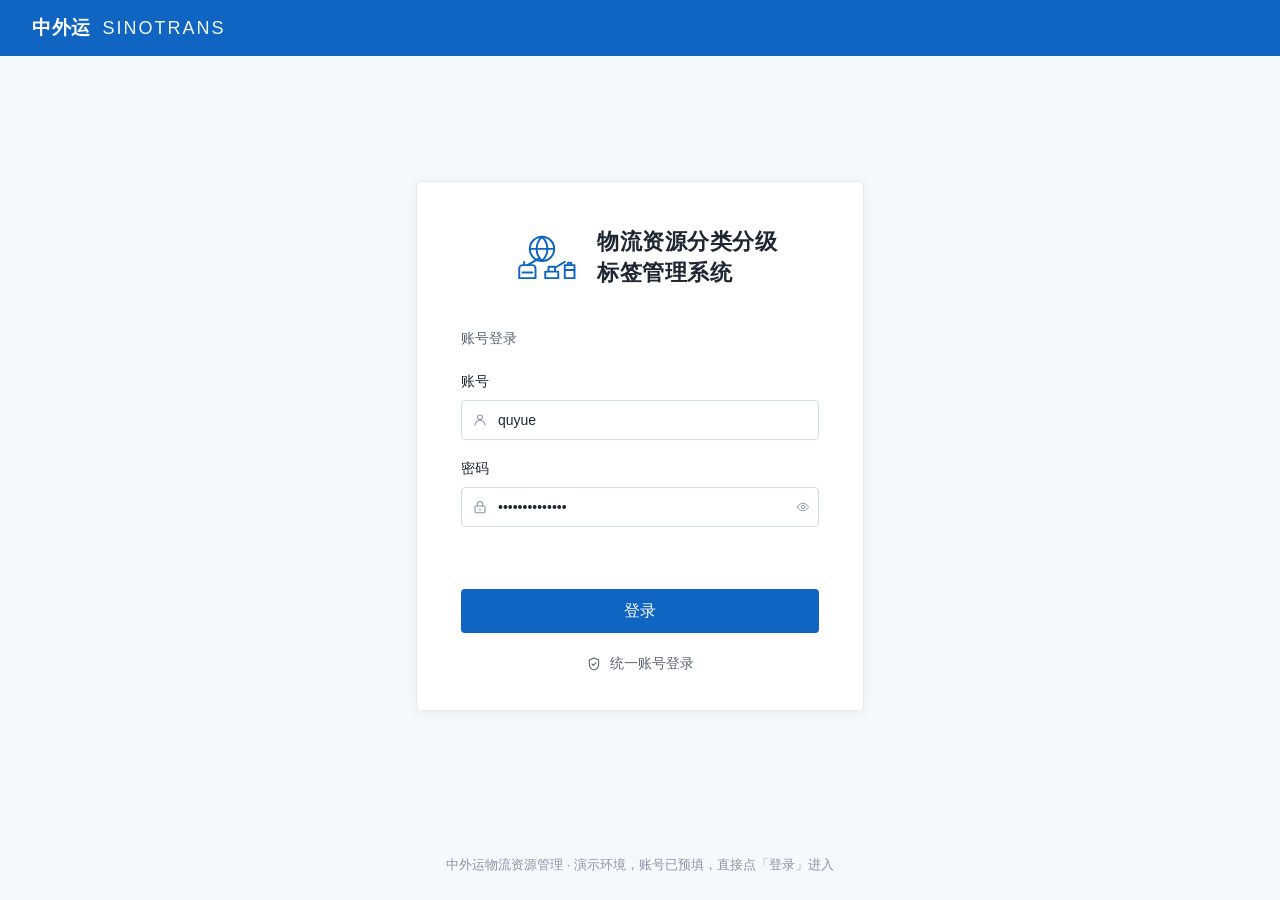
==== commit 50264725: "feat(prototype): 界面原型 v2 —— 对齐《电脑端页面效果图 v1》视觉规范重做 - 视觉：企业蓝 #0F65C1 / 页面底 #F5F9FC / 侧栏 240px / 顶栏 56p" ====
--- a/index.html
+++ b/index.html
@@ -1,1080 +1,1430 @@
-<!DOCTYPE html>
+<!doctype html>
 <html lang="zh-CN">
 <head>
-<meta charset="UTF-8">
-<meta name="viewport" content="width=device-width, initial-scale=1.0">
-<title>物流资源分类分级标签管理系统 — 华中齐鲁队</title>
+<meta charset="utf-8">
+<meta name="viewport" content="width=device-width,initial-scale=1">
+<title>物流资源分类分级标签管理系统 · 华中齐鲁队 界面原型 v2</title>
+<meta name="description" content="外运创科1024 AI编程大赛 · 华中齐鲁队 · 物流资源分类分级标签管理系统 电脑端界面原型">
 <style>
-/* ================= 设计令牌（中国外运视觉UI规范） ================= */
+/* ==========================================================================
+   设计令牌 —— 对齐《电脑端页面效果图 v1》统一视觉：
+   企业蓝 #0F65C1 · 白色侧栏与内容板 · 浅灰蓝主背景 · 顶部栏+侧栏+页签 · 弹窗承载详情与编辑
+   ========================================================================== */
 :root{
-  --primary:#0F65C1; --primary-hover:#0A4A92; --primary-active:#083A73;
-  --secondary:#ECF3FA;
-  --success:#009B40; --success-bg:#E6F6EC;
-  --warning:#FF7122; --warning-bg:#FFF0E8;
-  --danger:#FF2222;  --danger-bg:#FFEBEB;
-  --surface:#FFFFFF;
-  --text-primary:#3C3C43; --text-caption:#636369; --text-disabled:#C2C2C4;
-  --border:#E9E9EA; --border-light:#F0F0F0;
-  --table-header-bg:#ECF3FA; --tag-bg:#ECF3FA; --disabled-bg:#F5F5F5;
-  --bg-body:linear-gradient(180deg,#ECF3FA 0%,#FFFFFF 40%);
-  --shadow-sm:0 1px 4px rgba(0,0,0,0.06);
-  --shadow-md:0 4px 12px rgba(0,0,0,0.08);
-  --text-xs:12px; --text-sm:14px; --text-base:16px; --text-lg:20px; --text-xl:18px; --text-2xl:24px;
-  --space-1:4px; --space-2:8px; --space-3:12px; --space-4:16px; --space-5:20px; --space-6:24px; --space-8:32px;
-  --sidebar-width:240px; --sidebar-collapsed:80px; --topbar-height:56px;
-  --layout-sidebar-current:var(--sidebar-width);
-  --content-min-width:0px;
-  --control-height-sm:28px; --control-height-md:32px;
-  --ease-out:cubic-bezier(0.25,0.46,0.45,0.94);
-  --ease-smooth:cubic-bezier(0.2,0,0,1);
-  --duration-fast:200ms; --duration-normal:300ms; --duration-sidebar:280ms;
-  --component-primary-color:var(--primary);
-  --component-surface-color:var(--surface);
-  --component-text-color:var(--text-primary);
-  --component-caption-color:var(--text-caption);
-  --component-border-color:var(--border);
-  --component-border-light-color:var(--border-light);
-  --component-control-height-sm:var(--control-height-sm);
-  --component-control-height-md:var(--control-height-md);
-  --table-header-bg-color:var(--table-header-bg);
-  --tag-bg-color:var(--tag-bg);
-  --dialog-padding-primary:24px; --dialog-title-font-size:16px;
-  --dialog-content-font-size:14px; --dialog-content-line-height:20px;
-  --message-border-color:var(--primary);
-}
-*{margin:0;padding:0;box-sizing:border-box;}
-html,body{height:100%;}
-body{
-  font-family:"PingFang SC","Microsoft YaHei","Helvetica Neue",Arial,sans-serif;
-  font-size:14px;color:var(--text-primary);
-  background:var(--bg-body) fixed;-webkit-font-smoothing:antialiased;
-}
-button{font-family:inherit;}
-::-webkit-scrollbar{width:4px;height:4px;}
-::-webkit-scrollbar-thumb{background:#d0d0d0;border-radius:2px;}
-[hidden]{display:none!important;}
-
-/* ================= 顶部导航栏 ================= */
-.topbar{
-  position:fixed;top:0;left:0;right:0;height:var(--topbar-height);z-index:200;
-  background:var(--primary);color:#fff;display:flex;align-items:center;
-  padding:0 20px;gap:12px;box-shadow:var(--shadow-sm);
-}
-.topbar__toggle{
-  width:32px;height:32px;border:none;border-radius:4px;cursor:pointer;
-  background:transparent;color:rgba(255,255,255,0.9);
-  display:flex;align-items:center;justify-content:center;flex-shrink:0;
-}
-.topbar__toggle:hover{background:rgba(255,255,255,0.12);color:#fff;}
-.topbar__toggle:active{background:rgba(255,255,255,0.2);}
-.topbar__toggle:focus-visible{outline:2px solid rgba(255,255,255,0.6);outline-offset:2px;}
-.topbar__toggle .icon-hamburger{display:none;}
-.topbar__title{
-  font-size:var(--text-lg);font-weight:600;letter-spacing:0.5px;
-  white-space:nowrap;overflow:hidden;text-overflow:ellipsis;
-}
-.topbar__title small{font-size:12px;font-weight:400;opacity:.75;margin-left:10px;letter-spacing:0;}
-.topbar__spacer{flex:1;}
-.topbar__user{
-  display:flex;align-items:center;gap:8px;padding:4px 8px;border-radius:8px;
-  cursor:pointer;position:relative;border:none;background:transparent;color:#fff;
-}
-.topbar__user:hover{background:rgba(255,255,255,0.08);}
-.topbar__user:active{background:rgba(255,255,255,0.14);}
-.topbar__user:focus-visible{outline:2px solid rgba(255,255,255,0.6);outline-offset:2px;}
-.avatar{
-  width:32px;height:32px;border-radius:50%;background:rgba(255,255,255,0.2);
-  display:flex;align-items:center;justify-content:center;flex-shrink:0;
-}
-.topbar__username{font-size:14px;font-weight:500;max-width:120px;overflow:hidden;text-overflow:ellipsis;white-space:nowrap;}
-.user-menu{
-  position:fixed;top:60px;right:12px;min-width:220px;background:var(--surface);
-  border:1px solid var(--border-light);border-radius:8px;box-shadow:var(--shadow-md);
-  padding:8px 0;z-index:300;color:var(--text-primary);
-}
-.user-menu__role{padding:8px 16px;font-size:12px;color:var(--text-caption);border-bottom:1px solid var(--border-light);margin-bottom:4px;}
-.user-menu__item{display:flex;align-items:center;gap:8px;padding:8px 16px;cursor:pointer;font-size:14px;}
-.user-menu__item:hover{background:var(--secondary);color:var(--primary);}
-.user-menu__item.is-current{color:var(--primary);font-weight:600;background:var(--secondary);}
-
-/* ================= 侧边栏 ================= */
-.sidebar{
-  position:fixed;top:var(--topbar-height);left:0;bottom:0;width:var(--layout-sidebar-current);
-  background:var(--surface);border-right:1px solid var(--border-light);z-index:100;
-  display:flex;flex-direction:column;overflow:hidden;
-  transition:width var(--duration-sidebar) var(--ease-smooth),box-shadow var(--duration-fast) var(--ease-out);
-  will-change:width;
-}
-.app.is-collapsed .sidebar{box-shadow:var(--shadow-md);}
-.sidebar__head{
-  display:flex;align-items:center;justify-content:space-between;
-  padding:12px 16px;flex-shrink:0;
-}
-.sidebar__head-title{font-size:var(--text-xs);color:#606060;font-weight:500;white-space:nowrap;overflow:hidden;text-overflow:ellipsis;}
-.sidebar__collapse{
-  width:32px;height:32px;border:none;border-radius:4px;background:transparent;
-  color:var(--text-caption);cursor:pointer;display:flex;align-items:center;justify-content:center;flex-shrink:0;
-}
-.sidebar__collapse:hover{background:var(--secondary);color:var(--text-primary);}
-.sidebar__collapse:active{background:var(--border-light);}
-.sidebar__collapse:focus-visible{outline:2px solid var(--primary);outline-offset:-2px;}
-.sidebar__menu{flex:1;overflow-y:auto;overflow-x:hidden;padding:0 12px 12px;}
-.menu-group{margin-bottom:8px;list-style:none;}
-.menu-item__parent{
-  display:flex;align-items:center;justify-content:space-between;
-  padding:12px 16px;border-radius:4px;min-height:44px;height:44px;cursor:pointer;
-  color:var(--text-primary);user-select:none;
-}
-.menu-item__parent .left{display:flex;align-items:center;gap:12px;min-width:0;}
-.menu-item__parent .label{min-width:0;overflow:hidden;text-overflow:ellipsis;white-space:nowrap;}
-.menu-item__parent .menu-icon{width:18px;height:18px;color:var(--text-caption);flex-shrink:0;}
-.menu-item__parent .arrow{width:16px;height:16px;color:var(--text-caption);flex-shrink:0;transition:transform 300ms var(--ease-smooth);}
-.menu-item__parent:hover{background:var(--secondary);}
-.menu-item__parent:hover .menu-icon{color:var(--text-primary);}
-.menu-item__parent:active{background:var(--secondary);box-shadow:inset 0 0 0 1px var(--border);}
-.menu-item__parent:focus-visible{outline:2px solid var(--primary);outline-offset:-2px;}
-.menu-item__parent.is-open{background:var(--secondary);border-radius:4px 4px 0 0;}
-.menu-item__parent.is-open .arrow{transform:rotate(180deg);}
-.menu-item__parent.is-active{color:var(--primary);background:var(--secondary);font-weight:600;border-radius:4px 4px 0 0;}
-.menu-children{height:0;overflow:hidden;opacity:0;transition:height var(--duration-normal) var(--ease-smooth),opacity var(--duration-fast) var(--ease-out);margin-bottom:0;}
-.menu-children.is-open{opacity:1;background:var(--secondary);border-radius:0 0 4px 4px;}
-.menu-children ul{list-style:none;padding:4px 0;}
-.menu-item__child{
-  position:relative;display:flex;align-items:center;padding:8px 16px 8px 42px;
-  border-radius:4px;cursor:pointer;color:var(--text-primary);font-size:14px;
-  white-space:nowrap;overflow:hidden;text-overflow:ellipsis;
-}
-.menu-item__child::before{
-  content:"";position:absolute;left:33px;top:50%;transform:translateY(-50%);
-  width:3px;height:0;background:var(--primary);border-radius:2px;transition:height var(--duration-fast) var(--ease-out);
-}
-.menu-item__child:hover{background:rgba(255,255,255,0.65);color:var(--primary);}
-.menu-item__child:active{box-shadow:inset 0 0 0 1px var(--border);}
-.menu-item__child.is-selected{color:var(--primary);font-weight:600;background:transparent;}
-.menu-item__child.is-selected::before{height:16px;}
-/* 收起态 */
-.app.is-collapsed .sidebar__head{padding:12px 0;justify-content:center;}
-.app.is-collapsed .sidebar__head-title,.app.is-collapsed .label,.app.is-collapsed .arrow{opacity:0;visibility:hidden;width:0;pointer-events:none;}
-.app.is-collapsed .menu-item__parent{padding:12px;justify-content:center;min-height:48px;}
-.app.is-collapsed .sidebar__menu .menu-group{gap:4px;}
-.app.is-collapsed .menu-children{height:0!important;opacity:0!important;pointer-events:none!important;}
-
-/* 收起态悬浮窗 */
-.menu-popover{
-  position:fixed;min-width:160px;background:var(--surface);border:1px solid var(--border-light);
-  border-radius:8px;box-shadow:var(--shadow-md);padding:8px 0;z-index:400;
-}
-.menu-popover__title{font-size:14px;font-weight:600;padding:8px 16px;border-bottom:1px solid var(--border-light);}
-.menu-popover__item{padding:8px 16px;font-size:14px;cursor:pointer;white-space:nowrap;overflow:hidden;text-overflow:ellipsis;}
-.menu-popover__item:hover{background:var(--secondary);color:var(--primary);}
-.menu-popover__item.is-selected{color:var(--primary);font-weight:600;background:var(--secondary);}
-
-/* ================= 页签栏 ================= */
-.main{
-  margin-left:var(--layout-sidebar-current);margin-top:var(--topbar-height);
-  width:calc(100% - var(--layout-sidebar-current));min-width:var(--content-min-width);
-  padding:0 24px 24px;
-  transition:margin-left var(--duration-sidebar) var(--ease-smooth),width var(--duration-sidebar) var(--ease-smooth);
-}
-.app.is-collapsed .main{--layout-sidebar-current:var(--sidebar-collapsed);}
-.tabs-bar{
-  position:sticky;top:56px;z-index:50;height:36px;background:var(--surface);
-  border-bottom:1px solid var(--border-light);box-shadow:var(--shadow-sm);
-  margin:0 -24px;overflow-x:auto;overflow-y:hidden;min-width:0;
-}
-.tabs-bar__inner{display:flex;align-items:center;gap:4px;padding:4px 24px 0 24px;min-width:max-content;}
-.tab-item{display:flex;align-items:center;gap:8px;padding:4px 8px;border-radius:4px;cursor:pointer;flex-shrink:0;}
-.tab-item span{font-size:12px;color:#606060;white-space:nowrap;}
-.tab-item:hover{background:var(--secondary);}
-.tab-item.is-active span{color:var(--primary);font-weight:600;}
-.tab-close{
-  width:14px;height:14px;border:none;border-radius:50%;background:transparent;
-  color:var(--text-disabled);font-size:10px;line-height:14px;cursor:pointer;
-  display:flex;align-items:center;justify-content:center;
-}
-.tab-close:hover{background:var(--border-light);color:var(--text-primary);}
-
-/* ================= 主内容 ================= */
-.page-header{position:sticky;top:92px;z-index:49;background:var(--bg-body);padding:12px 0 8px;}
-.page-header h1{font-size:var(--text-xl);font-weight:600;color:var(--text-primary);margin:0;}
-.main-inner{display:flex;flex-direction:column;gap:12px;min-width:0;}
-.block{background:var(--surface);border-radius:4px;padding:16px;box-shadow:var(--shadow-sm);min-width:0;}
-.block__title{font-size:14px;font-weight:600;margin-bottom:12px;display:flex;align-items:center;gap:8px;}
-.block__title .sub{font-weight:400;font-size:12px;color:var(--text-caption);}
-
-/* 筛选栏 */
-.filter-bar{display:flex;flex-wrap:wrap;align-items:center;gap:12px 16px;background:var(--surface);padding:16px;border-radius:4px;box-shadow:var(--shadow-sm);}
-.filter-bar__conditions{flex:1;min-width:0;display:flex;flex-wrap:wrap;align-items:center;gap:12px 16px;}
-.filter-bar__actions{flex-shrink:0;margin-left:auto;display:flex;gap:8px;align-items:center;}
-.cond{display:inline-flex;align-items:center;gap:8px;}
-.cond>label{font-size:14px;color:var(--text-caption);white-space:nowrap;}
-
-/* 按钮与控件 */
-.btn{
-  height:var(--control-height-md);padding:0 16px;border-radius:4px;border:1px solid transparent;
-  font-size:14px;cursor:pointer;display:inline-flex;align-items:center;gap:6px;white-space:nowrap;
-  transition:background var(--duration-fast) var(--ease-out),color var(--duration-fast) var(--ease-out),border-color var(--duration-fast) var(--ease-out);
-}
-.btn:focus-visible{outline:2px solid var(--primary);outline-offset:2px;}
-.btn-sm{height:var(--control-height-sm);padding:0 12px;font-size:13px;}
-.btn-primary{background:var(--primary);color:#fff;}
-.btn-primary:hover{background:var(--primary-hover);color:var(--surface);}
-.btn-primary:active{background:var(--primary-active);}
-.btn-primary.is-plain{background:var(--surface);color:var(--primary);border-color:#BBD4EE;}
-.btn-primary.is-plain:hover{background:var(--secondary);color:var(--primary);}
-.btn-primary:disabled,.btn-primary:disabled:hover{background:var(--disabled-bg);color:var(--text-disabled);border-color:var(--disabled-bg);cursor:not-allowed;}
-.btn-default{background:var(--surface);color:var(--text-primary);border-color:var(--border);}
-.btn-default:hover{background:var(--secondary);color:var(--primary);border-color:#BBD4EE;}
-.btn-danger{background:var(--surface);color:var(--danger);border-color:#FFC9C9;}
-.btn-danger:hover{background:var(--danger-bg);}
-/* 禁用态：统一使用 --disabled-bg / --text-disabled（规范 7.4） */
-.btn:disabled,.btn:disabled:hover{background:var(--disabled-bg);color:var(--text-disabled);border-color:var(--border);cursor:not-allowed;}
-.btn-primary:disabled,.btn-primary:disabled:hover{background:var(--disabled-bg);color:var(--text-disabled);border-color:var(--disabled-bg);}
-.link-btn{border:none;background:none;color:var(--primary);cursor:pointer;font-size:13px;padding:2px 6px;border-radius:4px;}
-.link-btn:hover{background:var(--secondary);}
-.link-btn.danger{color:var(--danger);}
-.link-btn:disabled{color:var(--text-disabled);cursor:not-allowed;}
-.input,.select{
-  height:var(--control-height-md);padding:0 10px;border:1px solid var(--border);border-radius:4px;
-  font-size:14px;color:var(--text-primary);background:var(--surface);min-width:0;
-}
-.input-sm,.select-sm{height:var(--control-height-sm);font-size:13px;}
-.input:focus,.select:focus{outline:none;border-color:var(--primary);box-shadow:0 0 0 2px rgba(15,101,193,0.12);}
-.input::placeholder{color:var(--text-disabled);}
-.input:disabled{background:var(--disabled-bg);cursor:not-allowed;}
-
-/* 状态标签 */
-.status-tag{
-  display:inline-flex;align-items:center;justify-content:center;height:26px;padding:0 10px;
-  border-radius:4px;font-size:12px;background:var(--tag-bg);color:var(--primary);white-space:nowrap;
-}
-.status-tag--success{background:var(--success-bg);color:var(--success);}
-.status-tag--warning{background:var(--warning-bg);color:var(--warning);}
-.status-tag--danger{background:var(--danger-bg);color:var(--danger);}
-.status-tag--gray{background:#F2F2F3;color:var(--text-caption);}
-.status-tag.is-disabled{opacity:0.5;background:var(--surface);cursor:not-allowed;}
-.status-tag+.status-tag{margin-left:6px;}
-
-/* 数据表格 */
-.table-scroll{overflow-x:auto;max-width:100%;}
-.data-table{width:100%;border-collapse:collapse;}
-.data-table th.data-table__cell{
-  background:var(--table-header-bg);white-space:nowrap;text-align:left;
-  font-weight:500;color:var(--text-primary);
-}
-.data-table td.data-table__cell,.data-table th.data-table__cell{padding:11px 12px;border-bottom:1px solid var(--border-light);font-size:13px;}
-.data-table .data-table__content{line-height:14px;font-weight:400;}
-.data-table tbody tr{transition:background var(--duration-fast) var(--ease-out);cursor:default;}
-.data-table tbody tr:hover{background:#F7FAFD;}
-.table-footer{display:flex;align-items:center;justify-content:flex-end;gap:8px;padding-top:12px;font-size:13px;color:var(--text-caption);}
-.page-btn{min-width:28px;height:28px;border:1px solid var(--border);background:var(--surface);border-radius:4px;cursor:pointer;font-size:13px;color:var(--text-primary);}
-.page-btn.is-current{background:var(--primary);color:#fff;border-color:var(--primary);}
-
-/* 统计卡片 */
-.stat-grid{display:grid;grid-template-columns:repeat(auto-fit,minmax(220px,1fr));gap:12px;}
-.stat-card{background:var(--surface);border-radius:4px;padding:16px;box-shadow:var(--shadow-sm);display:flex;flex-direction:column;gap:8px;}
-.stat-card__label{font-size:13px;color:var(--text-caption);display:flex;align-items:center;gap:6px;}
-.stat-card__value{font-size:var(--text-2xl);font-weight:600;font-variant-numeric:tabular-nums;}
-.stat-card__delta{font-size:12px;color:var(--text-caption);}
-.stat-card__delta b{color:var(--success);font-weight:600;}
-
-/* 简易条形图 */
-.bar-row{display:grid;grid-template-columns:120px 1fr 64px;align-items:center;gap:12px;padding:6px 0;font-size:13px;}
-.bar-track{height:14px;background:var(--secondary);border-radius:3px;overflow:hidden;}
-.bar-fill{height:100%;background:var(--primary);border-radius:3px;transition:width var(--duration-normal) var(--ease-smooth);}
-.bar-row .num{text-align:right;color:var(--text-caption);font-variant-numeric:tabular-nums;}
-
-/* 空态 */
-.empty-state{padding:48px 16px;text-align:center;color:var(--text-caption);}
-.empty-state .icon{width:48px;height:48px;margin:0 auto 12px;color:var(--text-disabled);}
-.empty-state p{font-size:13px;}
-.empty-state .btn{margin-top:12px;}
-
-/* 弹窗 */
-.modal-mask{
-  position:fixed;inset:0;background:rgba(0,0,0,0.35);z-index:500;
-  display:flex;align-items:center;justify-content:center;padding:24px;
-}
-.modal{
-  background:var(--surface);border-radius:8px;box-shadow:var(--shadow-md);
-  width:640px;max-width:100%;max-height:calc(100vh - 96px);display:flex;flex-direction:column;
-}
-.modal--lg{width:880px;}
-.modal__head{display:flex;align-items:center;justify-content:space-between;padding:16px 24px;border-bottom:1px solid var(--border-light);flex-shrink:0;}
-.modal__title{font-size:var(--dialog-title-font-size);font-weight:600;}
-.modal__close{width:28px;height:28px;border:none;background:none;border-radius:4px;cursor:pointer;color:var(--text-caption);font-size:16px;}
-.modal__close:hover{background:var(--secondary);color:var(--text-primary);}
-.modal__body{padding:var(--dialog-padding-primary);overflow-y:auto;font-size:var(--dialog-content-font-size);line-height:var(--dialog-content-line-height);}
-.modal__foot{display:flex;justify-content:flex-end;gap:8px;padding:12px 24px 20px;border-top:1px solid var(--border-light);flex-shrink:0;}
-/* 确认弹窗 */
-.confirm-dialog{width:420px;}
-.confirm-dialog .modal__body{padding:24px 24px 8px;}
-
-/* 表单 */
-.form-grid{display:grid;grid-template-columns:1fr 1fr;gap:14px 16px;}
-.form-item{display:flex;flex-direction:column;gap:6px;min-width:0;}
-.form-item--full{grid-column:1/-1;}
-.form-item>label{font-size:13px;color:var(--text-caption);}
-.form-item>label .req{color:var(--danger);margin-left:2px;}
-.form-item .hint{font-size:12px;color:var(--text-disabled);}
-.form-item .err{font-size:12px;color:var(--danger);display:none;}
-.form-item.has-error .input,.form-item.has-error .select{border-color:var(--danger);}
-.form-item.has-error .err{display:block;}
-.checkbox-group{display:flex;flex-wrap:wrap;gap:8px;}
-.check-chip{
-  display:inline-flex;align-items:center;gap:6px;height:28px;padding:0 12px;border-radius:4px;
-  border:1px solid var(--border);background:var(--surface);font-size:13px;cursor:pointer;user-select:none;
-}
-.check-chip:hover{border-color:var(--primary);color:var(--primary);}
-.check-chip.is-on{background:var(--secondary);border-color:var(--primary);color:var(--primary);font-weight:500;}
-.radio-line{display:flex;gap:16px;align-items:center;font-size:14px;}
-.color-dot{width:14px;height:14px;border-radius:3px;display:inline-block;vertical-align:-2px;border:1px solid rgba(0,0,0,0.08);}
-
-/* 规则编辑器 */
-.rule-builder{border:1px solid var(--border);border-radius:6px;padding:12px;background:#FBFDFF;}
-.rb-group{border:1px dashed #BBD4EE;border-radius:6px;padding:10px;background:var(--surface);}
-.rb-group+.rb-group,.rb-group .rb-children .rb-row{margin-top:8px;}
-.rb-head{display:flex;align-items:center;gap:8px;margin-bottom:8px;}
-.rb-logic{
-  height:28px;border:1px solid var(--primary);color:var(--primary);background:var(--secondary);
-  border-radius:4px;font-size:13px;font-weight:600;padding:0 14px;cursor:pointer;
-}
-.rb-cond{display:flex;align-items:center;gap:8px;flex-wrap:wrap;}
-.rb-cond .select,.rb-cond .input{flex:0 1 auto;}
-.rb-cond .val{min-width:120px;}
-.rb-row{display:flex;align-items:flex-start;gap:8px;}
-.rb-row .rb-cond{flex:1;}
-.rb-del{width:28px;height:28px;border:none;background:none;color:var(--text-disabled);cursor:pointer;border-radius:4px;flex-shrink:0;}
-.rb-del:hover{background:var(--danger-bg);color:var(--danger);}
-.rb-actions{display:flex;gap:8px;margin-top:10px;padding-left:2px;}
-.rb-preview{
-  margin-top:12px;padding:10px 12px;background:var(--secondary);border-radius:6px;
-  font-family:Consolas,Menlo,monospace;font-size:12.5px;color:var(--primary-hover);line-height:1.7;word-break:break-all;
-}
-.rb-preview b{color:var(--warning);}
-
-/* 试跑/匹配详情 */
-.kv-list{display:grid;grid-template-columns:auto 1fr;gap:8px 16px;font-size:13px;}
-.kv-list dt{color:var(--text-caption);white-space:nowrap;}
-.kv-list dd{margin:0;}
-.sample-list{border:1px solid var(--border-light);border-radius:6px;overflow:hidden;}
-.sample-item{display:flex;align-items:center;gap:10px;padding:10px 12px;border-bottom:1px solid var(--border-light);font-size:13px;}
-.sample-item:last-child{border-bottom:none;}
-.sample-item .why{color:var(--text-caption);font-size:12px;margin-left:auto;text-align:right;}
-.sample-item.is-miss .name{color:var(--text-caption);}
-.progress{height:8px;background:var(--secondary);border-radius:4px;overflow:hidden;}
-.progress__fill{height:100%;background:var(--primary);border-radius:4px;transition:width var(--duration-normal) var(--ease-smooth);}
-.match-callout{
-  display:flex;gap:10px;align-items:flex-start;background:var(--warning-bg);border:1px solid #FFD9C2;
-  border-radius:6px;padding:12px;font-size:13px;color:#A84A17;
-}
-.match-callout .btn{margin-left:auto;flex-shrink:0;}
-
-/* toast */
-.toast-wrap{position:fixed;top:68px;left:50%;transform:translateX(-50%);z-index:900;display:flex;flex-direction:column;gap:8px;align-items:center;}
-.toast-message{
-  display:flex;align-items:center;gap:10px;min-width:280px;max-width:560px;
-  padding:10px 16px;border-radius:6px;box-shadow:var(--shadow-md);font-size:14px;
-  background:var(--surface);border:1px solid var(--border);
-  animation:toastIn var(--duration-normal) var(--ease-smooth);
-}
-.toast-message--info{background:var(--secondary);border-color:var(--message-border-color);}
-.toast-message--success{border-color:var(--success);}
-.toast-message--danger{border-color:var(--danger);}
-.toast-message--warning{border-color:var(--warning);}
-.toast-message .t-icon{flex-shrink:0;}
-.toast-message--info .t-icon{color:var(--primary);}
-.toast-message--success .t-icon{color:var(--success);}
-.toast-message--danger .t-icon{color:var(--danger);}
-.toast-message--warning .t-icon{color:var(--warning);}
-.toast-message .t-action{margin-left:auto;border:none;background:none;color:var(--primary);font-weight:600;cursor:pointer;font-size:13px;white-space:nowrap;}
-@keyframes toastIn{from{opacity:0;transform:translateY(-8px);}to{opacity:1;transform:translateY(0);}}
-
-/* AI */
-.ai-box{border:1px solid #BBD4EE;border-radius:6px;padding:12px;background:linear-gradient(135deg,#F4F9FF 0%,#ECF3FA 100%);}
-.ai-box__head{display:flex;align-items:center;gap:8px;font-size:13px;font-weight:600;color:var(--primary);margin-bottom:8px;}
-.ai-badge{display:inline-flex;align-items:center;height:20px;padding:0 8px;border-radius:10px;background:var(--success-bg);color:var(--success);font-size:11px;font-weight:500;}
-.ai-textarea{width:100%;min-height:56px;resize:vertical;}
-.ai-chip-row{display:flex;flex-wrap:wrap;gap:6px;margin-top:8px;}
-.ai-chip{font-size:12px;color:var(--primary);background:var(--surface);border:1px solid #BBD4EE;border-radius:12px;padding:2px 10px;cursor:pointer;}
-.ai-chip:hover{background:var(--secondary);}
-
-/* 描述列表（资源详情） */
-.desc-grid{display:grid;grid-template-columns:repeat(auto-fit,minmax(200px,1fr));gap:12px 20px;font-size:13px;}
-.desc-grid .dt{color:var(--text-caption);}
-.desc-grid .dd{font-weight:500;margin-top:2px;}
-.tag-chip{
-  display:inline-flex;align-items:center;gap:4px;height:24px;padding:0 8px;border-radius:4px;
-  font-size:12px;background:var(--tag-bg);color:var(--primary);margin:0 6px 6px 0;
-}
-.tag-chip i{width:8px;height:8px;border-radius:2px;display:inline-block;}
-.section-h{font-size:13px;font-weight:600;color:var(--text-caption);margin:16px 0 8px;}
-.section-h:first-child{margin-top:0;}
-
-/* 组织树 */
-.org-layout{display:grid;grid-template-columns:minmax(320px,1fr) minmax(320px,1fr);gap:12px;align-items:start;}
-.org-tree{user-select:none;}
-.org-node__row{display:flex;align-items:center;gap:8px;padding:8px 10px;border-radius:4px;cursor:pointer;transition:background var(--duration-fast) var(--ease-out);}
-.org-node__row:hover{background:var(--secondary);}
-.org-node__row.is-selected{background:var(--secondary);color:var(--primary);font-weight:600;box-shadow:inset 0 0 0 1px var(--border);}
-.org-toggle{width:16px;height:16px;flex-shrink:0;display:flex;align-items:center;justify-content:center;color:var(--text-caption);}
-.org-toggle svg{transition:transform var(--duration-fast) var(--ease-out);}
-.org-toggle.is-open svg{transform:rotate(90deg);}
-.org-toggle.is-leaf{visibility:hidden;}
-.org-node__name{font-size:13px;white-space:nowrap;overflow:hidden;text-overflow:ellipsis;}
-.org-node__tag{font-size:11px;color:var(--text-caption);background:#F2F2F3;border-radius:3px;padding:1px 6px;flex-shrink:0;}
-.org-children{margin-left:18px;padding-left:8px;border-left:1px dashed var(--border);}
-.scope-legend{display:flex;flex-wrap:wrap;gap:10px;font-size:12px;color:var(--text-caption);align-items:center;}
-.scope-legend i{width:12px;height:12px;border-radius:3px;display:inline-block;vertical-align:-2px;margin-right:4px;}
-.org-node__row.is-writable{background:#F2F8FF;}
-.org-node__row.is-ancestor{background:#FFFAF4;}
-/* 权限矩阵 */
-.perm-group{border:1px solid var(--border-light);border-radius:6px;padding:12px;margin-bottom:12px;}
-.perm-group__title{font-size:13px;font-weight:600;margin-bottom:10px;display:flex;align-items:center;gap:8px;}
-.perm-grid{display:grid;grid-template-columns:repeat(auto-fit,minmax(230px,1fr));gap:8px;}
-.perm-item{display:flex;align-items:flex-start;gap:8px;padding:8px 10px;border:1px solid var(--border);border-radius:4px;font-size:13px;cursor:pointer;}
-.perm-item:hover{border-color:var(--primary);}
-.perm-item.is-on{background:var(--secondary);border-color:#BBD4EE;}
-.perm-item.is-locked{opacity:0.85;cursor:not-allowed;}
-.perm-item code{font-family:Consolas,monospace;font-size:11.5px;color:var(--text-caption);display:block;margin-top:2px;}
-.perm-item .box{width:14px;height:14px;border:1px solid var(--border);border-radius:3px;flex-shrink:0;margin-top:1px;display:flex;align-items:center;justify-content:center;background:var(--surface);}
-.perm-item.is-on .box{background:var(--primary);border-color:var(--primary);color:#fff;font-size:10px;}
-/* 会话上下文 */
-.session-kv{display:grid;grid-template-columns:auto 1fr;gap:6px 14px;font-size:12.5px;}
-.session-kv dt{color:var(--text-caption);white-space:nowrap;}
-.session-kv dd{margin:0;word-break:break-all;}
-.code-chip{display:inline-block;font-family:Consolas,monospace;font-size:11.5px;background:var(--secondary);color:var(--primary);border-radius:3px;padding:1px 6px;margin:0 4px 4px 0;}
-
-/* 移动端遮罩 */
-.mobile-mask{position:fixed;inset:0;background:rgba(0,0,0,0.35);z-index:99;}
-
-/* 响应式 */
-@media (max-width:991px){
-  .sidebar{transform:translateX(-100%);transition:transform var(--duration-sidebar) var(--ease-smooth);width:var(--sidebar-width)!important;}
-  .app.is-mobile-open .sidebar{transform:translateX(0);box-shadow:var(--shadow-md);}
-  .main{margin-left:0!important;width:100%;}
-  .topbar__toggle .icon-collapse{display:none;}
-  .topbar__toggle .icon-hamburger{display:block;}
-  .sidebar__collapse{display:none;}
-  .form-grid{grid-template-columns:1fr;}
-  .page-header{top:92px;}
-}
-@media (prefers-reduced-motion:reduce){
-  *,*::before,*::after{transition-duration:0.01ms!important;animation-duration:0.01ms!important;}
-}
+  /* 主色 */
+  --primary:#0F65C1;
+  --primary-hover:#0C56A6;
+  --primary-active:#0A4A8F;
+  --primary-l1:#ECF3FA;          /* 主色浅底：选中菜单、表头、主色胶囊、信息条 */
+  --primary-l2:#F4F8FD;          /* 更浅：悬停 */
+  --primary-border:#A8C8EA;
+
+  /* 中性 */
+  --bg-page:#F5F9FC;             /* 页面主背景（浅灰蓝） */
+  --bg-card:#FFFFFF;             /* 卡片/内容板 */
+  --bg-sidebar:#FFFFFF;          /* 侧栏 */
+  --bg-hover:#F4F8FD;            /* 行悬停 */
+  --bg-readonly:#F7F9FC;
+  --border:#E4EAF2;              /* 卡片、控件边框 */
+  --border-strong:#D3DCE9;       /* 表格网格线 */
+  --border-light:#EEF2F7;        /* 分割线 */
+
+  /* 文字 */
+  --t1:#1F2733;                  /* 主文字：标题、正文 */
+  --t2:#5A6472;                  /* 次文字：标签、说明 */
+  --t3:#8A94A6;                  /* 辅助：占位、计数 */
+  --t-link:#0F65C1;
+
+  /* 状态色 */
+  --ok:#17A34A;      --ok-bg:#E8F7EE;
+  --warn:#C2740B;    --warn-bg:#FDF3E3;
+  --danger:#D93025;  --danger-bg:#FDECEA;
+  --info:#0F65C1;    --info-bg:#ECF3FA;
+  --gray:#6B7684;    --gray-bg:#F0F2F5;
+
+  /* 尺寸 */
+  --topbar-h:56px;
+  --sidebar-w:240px;
+  --tabbar-h:38px;
+  --radius:4px;
+  --ctrl-h:34px;
+  --card-pad:20px;
+
+  --shadow-pop:0 4px 16px rgba(31,39,51,.12);
+  --shadow-modal:0 8px 32px rgba(31,39,51,.18);
+
+  --font:"PingFang SC","Microsoft YaHei","Helvetica Neue",Helvetica,Arial,"Hiragino Sans GB",sans-serif;
+  --mono:"SFMono-Regular",Consolas,"Liberation Mono",Menlo,monospace;
+}
+
+*{box-sizing:border-box}
+html,body{height:100%}
+body{margin:0;font-family:var(--font);font-size:14px;line-height:1.5;color:var(--t1);background:var(--bg-page);-webkit-font-smoothing:antialiased}
+h1,h2,h3,h4,p,figure{margin:0}
+ul,ol{margin:0;padding:0;list-style:none}
+a{color:var(--t-link);text-decoration:none}
+button,input,select,textarea{font:inherit;color:inherit}
+button{cursor:pointer;background:none;border:0;padding:0}
+table{border-collapse:collapse;width:100%}
+[hidden]{display:none!important}
+::-webkit-scrollbar{width:10px;height:10px}
+::-webkit-scrollbar-thumb{background:#CBD5E1;border-radius:6px;border:2px solid transparent;background-clip:content-box}
+::-webkit-scrollbar-thumb:hover{background:#A9B6C7;background-clip:content-box;border:2px solid transparent}
+::-webkit-scrollbar-track{background:transparent}
+:focus-visible{outline:2px solid var(--primary);outline-offset:1px}
+.icon{width:16px;height:16px;flex:none;fill:none;stroke:currentColor;stroke-width:1.6;stroke-linecap:round;stroke-linejoin:round}
+.icon--lg{width:18px;height:18px}
+.icon--sm{width:14px;height:14px}
+
+/* ============================ 登录页 ============================ */
+.login{min-height:100vh;background:var(--bg-page);display:flex;flex-direction:column}
+.login__brand{height:56px;background:var(--primary);display:flex;align-items:center;padding:0 32px;gap:12px;flex:none}
+.login__brand b{color:#fff;font-size:19px;font-weight:700;letter-spacing:.5px}
+.login__brand span{color:#fff;font-size:18px;font-weight:400;letter-spacing:2px;opacity:.95}
+.login__body{flex:1;display:flex;align-items:center;justify-content:center;padding:40px 20px}
+.login__card{width:448px;background:#fff;border:1px solid var(--border);border-radius:var(--radius);padding:44px 44px 36px;box-shadow:0 2px 12px rgba(31,39,51,.06)}
+.login__logo{display:flex;align-items:center;justify-content:center;gap:16px;margin-bottom:40px}
+.login__logo svg{width:78px;height:60px;color:var(--primary)}
+.login__logo h1{font-size:22px;font-weight:700;line-height:1.42;letter-spacing:.5px}
+.login__sub{font-size:14px;color:var(--t2);margin-bottom:22px}
+.login__field{margin-bottom:18px}
+.login__field>label{display:block;font-size:14px;color:var(--t1);margin-bottom:8px}
+.login__inp{position:relative;display:flex;align-items:center}
+.login__inp .icon{position:absolute;left:11px;color:var(--t3);pointer-events:none}
+.login__inp input{width:100%;height:40px;border:1px solid var(--border-strong);border-radius:var(--radius);padding:0 40px 0 36px;background:#fff;font-size:14px}
+.login__inp input::placeholder{color:var(--t3)}
+.login__inp input:focus{border-color:var(--primary);outline:0;box-shadow:0 0 0 2px rgba(15,101,193,.12)}
+.login__eye{position:absolute;right:8px;width:26px;height:26px;display:grid;place-items:center;color:var(--t3);border-radius:3px}
+.login__eye:hover{color:var(--primary);background:var(--primary-l2)}
+.login__btn{width:100%;height:44px;background:var(--primary);color:#fff;border-radius:var(--radius);font-size:16px;font-weight:500;margin-top:26px}
+.login__btn:hover{background:var(--primary-hover)}
+.login__sso{display:flex;align-items:center;justify-content:center;gap:8px;margin-top:20px;font-size:14px;color:var(--t2)}
+.login__err{color:var(--danger);font-size:13px;margin-top:10px;min-height:18px}
+.login__foot{text-align:center;color:var(--t3);font-size:13px;padding:18px 0 26px}
+
+/* ============================ 应用外壳 ============================ */
+.app{display:none;height:100vh;grid-template-columns:var(--sidebar-w) 1fr;grid-template-rows:var(--topbar-h) 1fr;grid-template-areas:"brand top" "side main"}
+.app.is-on{display:grid}
+/* 顶部栏：品牌区 + 内容区 */
+.topbar{grid-area:top;background:#fff;border-bottom:1px solid var(--border);display:flex;align-items:center;padding:0 20px 0 24px;gap:16px}
+.topbar__title{font-size:17px;font-weight:700;color:var(--t1);letter-spacing:.2px}
+.topbar__right{margin-left:auto;display:flex;align-items:center;gap:6px}
+.topbar__icon{width:32px;height:32px;display:grid;place-items:center;color:var(--t2);border-radius:var(--radius);position:relative}
+.topbar__icon:hover{background:var(--primary-l2);color:var(--primary)}
+.topbar__dot{position:absolute;top:6px;right:6px;width:6px;height:6px;border-radius:50%;background:var(--danger)}
+.userchip{display:flex;align-items:center;gap:8px;height:36px;padding:0 10px;border-radius:var(--radius);color:var(--t1)}
+.userchip:hover{background:var(--primary-l2)}
+.userchip__avatar{width:26px;height:26px;border-radius:50%;background:var(--primary-l1);color:var(--primary);display:grid;place-items:center;font-size:12px;font-weight:600;flex:none}
+.userchip__name{font-size:14px}
+.brandblock{grid-area:brand;background:var(--primary);display:flex;align-items:center;padding:0 18px;gap:10px;cursor:pointer}
+.brandblock__logo{width:26px;height:26px;color:#fff;flex:none}
+.brandblock__txt{color:#fff;font-size:15px;font-weight:700;letter-spacing:.3px;white-space:nowrap}
+.brandblock__txt small{display:block;font-size:10px;font-weight:400;letter-spacing:1.4px;opacity:.8;line-height:1}
+
+/* 侧栏 */
+.sidebar{grid-area:side;background:var(--bg-sidebar);border-right:1px solid var(--border);display:flex;flex-direction:column;overflow:hidden}
+.sidebar__head{height:44px;display:flex;align-items:center;justify-content:space-between;padding:0 14px 0 18px;flex:none;border-bottom:1px solid var(--border-light)}
+.sidebar__head b{font-size:15px;font-weight:600}
+.sidebar__collapse{width:26px;height:26px;display:grid;place-items:center;color:var(--t3);border-radius:3px}
+.sidebar__collapse:hover{background:var(--primary-l2);color:var(--primary)}
+.sidebar__scroll{flex:1;overflow-y:auto;padding:8px 0 24px}
+.menu-group{margin-bottom:2px}
+.menu-group__title{width:100%;display:flex;align-items:center;gap:10px;height:40px;padding:0 14px 0 18px;color:var(--t1);font-size:14px;font-weight:500;text-align:left}
+.menu-group__title:hover{background:var(--bg-hover)}
+.menu-group__title .icon{color:var(--t2)}
+.menu-group__title .caret{margin-left:auto;color:var(--t3);transition:transform .18s}
+.menu-group.is-open>.menu-group__title .caret{transform:rotate(180deg)}
+.menu-group__children{display:none;padding:2px 0 4px}
+.menu-group.is-open>.menu-group__children{display:block}
+.menu-item{display:flex;align-items:center;gap:10px;height:38px;padding:0 14px 0 46px;color:var(--t2);font-size:14px;position:relative;cursor:pointer}
+.menu-item .icon{color:var(--t2);width:15px;height:15px}
+.menu-item:hover{background:var(--bg-hover);color:var(--t1)}
+.menu-item.is-active{background:var(--primary-l1);color:var(--primary);font-weight:500}
+.menu-item.is-active::before{content:"";position:absolute;left:0;top:0;bottom:0;width:3px;background:var(--primary)}
+.menu-item.is-active .icon{color:var(--primary)}
+.menu-item__badge{margin-left:auto;font-size:12px;color:var(--t3)}
+.app.is-collapsed{grid-template-columns:64px 1fr}
+.app.is-collapsed .sidebar__head b,.app.is-collapsed .menu-group__title span,.app.is-collapsed .menu-group__title .caret,.app.is-collapsed .menu-item span,.app.is-collapsed .menu-item__badge{display:none}
+.app.is-collapsed .menu-group__title,.app.is-collapsed .menu-item{justify-content:center;padding:0}
+.app.is-collapsed .menu-group__children{display:none}
+
+/* 主区 */
+.main{grid-area:main;display:flex;flex-direction:column;overflow:hidden;min-width:0}
+.tabbar{height:var(--tabbar-h);background:#fff;border-bottom:1px solid var(--border);display:flex;align-items:stretch;padding:0 12px;gap:2px;overflow-x:auto;flex:none}
+.tabbar::-webkit-scrollbar{height:0}
+.tab{display:flex;align-items:center;gap:8px;padding:0 12px 0 14px;font-size:14px;color:var(--t2);border-bottom:2px solid transparent;white-space:nowrap;cursor:pointer;position:relative}
+.tab:hover{color:var(--primary);background:var(--primary-l2)}
+.tab.is-active{color:var(--primary);font-weight:500;border-bottom-color:var(--primary);background:#fff}
+.tab__close{width:18px;height:18px;display:grid;place-items:center;border-radius:3px;color:var(--t3);flex:none}
+.tab__close:hover{background:#E7EBF1;color:var(--t1)}
+.tab__close .icon{width:12px;height:12px;stroke-width:2}
+.tab.is-locked .tab__close{display:none}
+.tab.is-locked{padding-right:14px}
+.content{flex:1;overflow-y:auto;padding:16px 20px 28px;position:relative}
+.page{display:none}
+.page.is-on{display:block;animation:fadein .18s ease-out}
+@keyframes fadein{from{opacity:0;transform:translateY(3px)}to{opacity:1;transform:none}}
+.page__title{font-size:20px;font-weight:700;margin:0 0 14px;letter-spacing:.2px}
+.page__title-sub{font-size:13px;color:var(--t2);font-weight:400;margin-left:10px}
+
+/* 卡片 */
+.card{background:var(--bg-card);border:1px solid var(--border);border-radius:var(--radius);margin-bottom:14px}
+.card__head{display:flex;align-items:center;gap:12px;padding:14px var(--card-pad);border-bottom:1px solid var(--border-light);min-height:52px}
+.card__head h3{font-size:15px;font-weight:600}
+.card__head .count{font-size:13px;color:var(--t3);font-weight:400}
+.card__head .right{margin-left:auto;display:flex;align-items:center;gap:8px}
+.card__body{padding:var(--card-pad)}
+.card__body--flush{padding:0}
+.card__foot{padding:12px var(--card-pad);border-top:1px solid var(--border-light);display:flex;align-items:center;gap:10px}
+.card__foot .right{margin-left:auto}
+
+/* 筛选条 */
+.filterbar{padding:16px var(--card-pad) 8px;display:grid;grid-template-columns:repeat(4,minmax(0,1fr)) auto;gap:0 20px;align-items:end}
+.filterbar--3{grid-template-columns:repeat(3,minmax(0,1fr)) auto}
+.filterbar--5{grid-template-columns:repeat(5,minmax(0,1fr)) auto}
+.filterbar__item{min-width:0;margin-bottom:10px}
+.filterbar__item>label{display:block;font-size:13px;color:var(--t2);margin-bottom:6px}
+.filterbar__acts{display:flex;gap:8px;margin-bottom:10px}
+
+/* ============================ 表单控件 ============================ */
+.inp,.sel,.ta{width:100%;height:var(--ctrl-h);border:1px solid var(--border-strong);border-radius:var(--radius);background:#fff;padding:0 10px;font-size:14px;color:var(--t1);transition:border-color .15s,box-shadow .15s}
+.inp::placeholder,.ta::placeholder{color:var(--t3)}
+.inp:hover,.sel:hover,.ta:hover{border-color:var(--primary-border)}
+.inp:focus,.sel:focus,.ta:focus{border-color:var(--primary);outline:0;box-shadow:0 0 0 2px rgba(15,101,193,.12)}
+.inp:disabled,.sel:disabled{background:var(--bg-readonly);color:var(--t3);cursor:not-allowed}
+.ta{height:auto;min-height:96px;padding:8px 10px;line-height:1.6;resize:vertical}
+.sel{appearance:none;background-image:url("data:image/svg+xml;charset=utf8,%3Csvg xmlns='http://www.w3.org/2000/svg' viewBox='0 0 24 24' fill='none' stroke='%238A94A6' stroke-width='2' stroke-linecap='round'%3E%3Cpath d='M6 9l6 6 6-6'/%3E%3C/svg%3E");background-repeat:no-repeat;background-position:right 8px center;background-size:14px;padding-right:28px;cursor:pointer}
+.inp.has-error,.sel.has-error,.ta.has-error{border-color:var(--danger);box-shadow:0 0 0 2px rgba(217,48,37,.1)}
+.field-err{color:var(--danger);font-size:12px;margin-top:5px;display:flex;align-items:center;gap:4px;min-height:16px}
+.inp-unit{display:flex;align-items:stretch}
+.inp-unit .inp{border-top-right-radius:0;border-bottom-right-radius:0}
+.inp-unit__suffix{display:flex;align-items:center;padding:0 10px;border:1px solid var(--border-strong);border-left:0;border-radius:0 var(--radius) var(--radius) 0;background:var(--bg-readonly);color:var(--t2);font-size:13px;white-space:nowrap}
+.req{color:var(--danger);margin-left:2px}
+.hint{font-size:12px;color:var(--t3);margin-top:5px;line-height:1.5}
+.checkline{display:flex;align-items:center;gap:6px;font-size:14px;color:var(--t1);cursor:pointer;user-select:none}
+.checkline input{width:14px;height:14px;accent-color:var(--primary);margin:0;cursor:pointer}
+.chipbox{display:flex;flex-wrap:wrap;gap:8px}
+.check-chip{display:inline-flex;align-items:center;gap:5px;height:28px;padding:0 11px;border:1px solid var(--border-strong);border-radius:14px;font-size:13px;color:var(--t2);background:#fff;cursor:pointer;user-select:none;transition:all .14s}
+.check-chip:hover{border-color:var(--primary-border);color:var(--primary)}
+.check-chip.is-on{background:var(--primary-l1);border-color:var(--primary);color:var(--primary);font-weight:500}
+.check-chip.is-locked{opacity:.55;cursor:not-allowed}
+.check-chip i{font-style:normal;font-size:12px}
+
+/* ============================ 按钮 ============================ */
+.btn{display:inline-flex;align-items:center;justify-content:center;gap:6px;height:var(--ctrl-h);padding:0 16px;border-radius:var(--radius);border:1px solid transparent;font-size:14px;white-space:nowrap;transition:all .14s}
+.btn--primary{background:var(--primary);color:#fff}
+.btn--primary:hover{background:var(--primary-hover)}
+.btn--primary:active{background:var(--primary-active)}
+.btn--ghost{background:#fff;border-color:var(--primary);color:var(--primary)}
+.btn--ghost:hover{background:var(--primary-l2)}
+.btn--plain{background:#fff;border-color:var(--border-strong);color:var(--t1)}
+.btn--plain:hover{border-color:var(--primary-border);color:var(--primary)}
+.btn--danger{background:#fff;border-color:var(--danger);color:var(--danger)}
+.btn--danger:hover{background:var(--danger-bg)}
+.btn--sm{height:28px;padding:0 10px;font-size:13px}
+.btn--lg{height:40px;padding:0 22px;font-size:15px}
+.btn:disabled,.btn.is-disabled{background:var(--gray-bg);border-color:var(--border);color:var(--t3);cursor:not-allowed}
+.linkbtn{color:var(--primary);font-size:13px;padding:0 2px;background:none;border:0}
+.linkbtn:hover{text-decoration:underline}
+.linkbtn--danger{color:var(--danger)}
+.linkbtn:disabled,.linkbtn.is-disabled{color:var(--t3);cursor:not-allowed;text-decoration:none}
+.opcell{display:flex;align-items:center;gap:2px;flex-wrap:wrap}
+.opcell .sep{color:var(--border-strong)}
+
+/* ============================ 表格 ============================ */
+.tablewrap{overflow-x:auto}
+.tbl{font-size:14px;border-top:1px solid var(--border-light)}
+.tbl th{background:var(--primary-l2);color:var(--t1);font-weight:600;font-size:13px;text-align:left;padding:11px 14px;border-bottom:1px solid var(--border-strong);border-right:1px solid var(--border);white-space:nowrap}
+.tbl th:last-child{border-right:0}
+.tbl td{padding:11px 14px;border-bottom:1px solid var(--border-light);border-right:1px solid var(--border-light);vertical-align:middle;white-space:nowrap}
+.tbl td.wrap{white-space:normal}
+.tbl td .pillst{white-space:normal}
+.tbl td:last-child{border-right:0}
+.tbl tbody tr:hover{background:var(--bg-hover)}
+.tbl tbody tr.is-selected{background:var(--primary-l1)}
+.tbl .num{text-align:right;font-variant-numeric:tabular-nums}
+.tbl .mono{font-family:var(--mono);font-size:13px}
+.tbl .nowrap{white-space:nowrap}
+.tbl--dense td{padding:8px 12px}
+.tbl--dense th{padding:8px 12px}
+.tbl--inner{border:1px solid var(--border)}
+.tbl--inner th{background:var(--primary-l2)}
+.tbl th.col-chk,.tbl td.col-chk{width:40px;text-align:center;padding-left:8px;padding-right:8px}
+.tbl input[type=checkbox]{width:14px;height:14px;accent-color:var(--primary);cursor:pointer}
+.emptycell td{padding:0!important;border-right:0!important}
+
+/* 胶囊 */
+.pill{display:inline-flex;align-items:center;gap:4px;height:22px;padding:0 9px;border-radius:3px;font-size:12px;line-height:1;white-space:nowrap;border:1px solid transparent}
+.pill--blue{background:var(--info-bg);color:var(--primary);border-color:#CFE1F6}
+.pill--green{background:var(--ok-bg);color:var(--ok);border-color:#C7EBD5}
+.pill--orange{background:var(--warn-bg);color:var(--warn);border-color:#F3DFBB}
+.pill--red{background:var(--danger-bg);color:var(--danger);border-color:#F7D2CE}
+.pill--gray{background:var(--gray-bg);color:var(--gray);border-color:#E1E5EB}
+.pill--plain{background:#fff;color:var(--t2);border-color:var(--border-strong)}
+.pill--tag{background:var(--info-bg);color:var(--primary)}
+.pill+.pill{margin-left:6px}
+.pillst{display:flex;flex-wrap:wrap;gap:6px;align-items:center}
+.pillst .pill{margin-left:0}
+.pill__dot{width:6px;height:6px;border-radius:50%;background:currentColor;flex:none}
+
+/* 分页 */
+.pager{display:flex;align-items:center;gap:10px;justify-content:flex-end;padding:12px var(--card-pad);font-size:13px;color:var(--t2);border-top:1px solid var(--border-light)}
+.pager__total{margin-right:auto;color:var(--t2)}
+.pager__size{height:30px;width:auto;padding:0 26px 0 10px;font-size:13px}
+.pager__nav{display:flex;align-items:center;gap:6px}
+.pager__btn{min-width:30px;height:30px;padding:0 8px;border:1px solid var(--border-strong);border-radius:var(--radius);background:#fff;color:var(--t2);display:inline-flex;align-items:center;justify-content:center;font-size:13px}
+.pager__btn:hover:not(:disabled){border-color:var(--primary);color:var(--primary)}
+.pager__btn:disabled{color:#C3CBD6;cursor:not-allowed}
+.pager__btn.is-active{background:var(--primary);border-color:var(--primary);color:#fff;font-weight:500}
+
+/* ============================ 弹窗 ============================ */
+.modal-mask{position:fixed;inset:0;background:rgba(20,28,40,.45);display:flex;align-items:flex-start;justify-content:center;z-index:1200;padding:48px 20px;overflow-y:auto;animation:maskin .16s ease-out}
+@keyframes maskin{from{opacity:0}to{opacity:1}}
+.modal{background:#fff;border-radius:var(--radius);width:640px;max-width:100%;box-shadow:var(--shadow-modal);display:flex;flex-direction:column;max-height:calc(100vh - 96px);animation:modalin .18s cubic-bezier(.2,.8,.3,1)}
+@keyframes modalin{from{opacity:0;transform:translateY(-10px) scale(.99)}to{opacity:1;transform:none}}
+.modal--lg{width:900px}
+.modal--xl{width:1120px}
+.modal--sm{width:480px}
+.modal__head{display:flex;align-items:center;gap:10px;padding:16px 22px;border-bottom:1px solid var(--border-light);flex:none}
+.modal__head h3{font-size:16px;font-weight:600;flex:1}
+.modal__close{width:28px;height:28px;display:grid;place-items:center;color:var(--t3);border-radius:3px;flex:none}
+.modal__close:hover{background:var(--gray-bg);color:var(--t1)}
+.modal__body{padding:20px 22px;overflow-y:auto;flex:1}
+.modal__foot{display:flex;align-items:center;gap:10px;justify-content:flex-end;padding:14px 22px;border-top:1px solid var(--border-light);flex:none}
+.modal__foot .left{margin-right:auto;font-size:13px;color:var(--t2)}
+.sec{margin-bottom:22px}
+.sec:last-child{margin-bottom:0}
+.sec__title{display:flex;align-items:center;gap:8px;font-size:15px;font-weight:600;margin-bottom:14px}
+.sec__title::before{content:"";width:3px;height:15px;background:var(--primary);border-radius:2px}
+.grid2{display:grid;grid-template-columns:repeat(2,minmax(0,1fr));gap:0 26px}
+.grid3{display:grid;grid-template-columns:repeat(3,minmax(0,1fr));gap:0 22px}
+.grid2--label{grid-template-columns:repeat(2,minmax(0,1fr));gap:0 26px}
+.fitem{margin-bottom:16px;min-width:0}
+.fitem>label{display:block;font-size:13px;color:var(--t2);margin-bottom:6px}
+.fitem--row{display:grid;grid-template-columns:104px 1fr;align-items:center;gap:12px;margin-bottom:14px}
+.fitem--row>label{margin:0;text-align:right;font-size:14px;color:var(--t1)}
+.fitem--ro{display:grid;grid-template-columns:96px 1fr;gap:12px;font-size:14px;padding:7px 0}
+.fitem--ro>span:first-child{color:var(--t2)}
+.dlbox{border:1px solid var(--border);border-radius:var(--radius);padding:14px 18px}
+.dlbox+.dlbox{margin-top:12px}
+.dlbox__title{font-size:14px;font-weight:600;margin-bottom:8px;color:var(--t1)}
+.callout{display:flex;gap:9px;padding:11px 14px;border-radius:var(--radius);font-size:13px;line-height:1.6;align-items:flex-start}
+.callout .icon{margin-top:1px;flex:none}
+.callout--info{background:var(--info-bg);color:#0B4E96;border:1px solid #CFE1F6}
+.callout--warn{background:var(--warn-bg);color:#8A5207;border:1px solid #F3DFBB}
+.callout--danger{background:var(--danger-bg);color:#A32218;border:1px solid #F7D2CE}
+.callout--ok{background:var(--ok-bg);color:#0E7335;border:1px solid #C7EBD5}
+.callout b{font-weight:600}
+.callout+.callout{margin-top:10px}
+.mt8{margin-top:8px}.mt12{margin-top:12px}.mt16{margin-top:16px}.mb0{margin-bottom:0}
+.text-c{text-align:center}.text-r{text-align:right}
+.muted{color:var(--t2)}.dim{color:var(--t3)}.strong{font-weight:600}
+.fs12{font-size:12px}.fs13{font-size:13px}
+.flex{display:flex}.flex-c{align-items:center}.flex-b{justify-content:space-between}.gap6{gap:6px}.gap8{gap:8px}.gap12{gap:12px}
+.ml-auto{margin-left:auto}
+
+/* ============================ 空态 / 加载 / toast ============================ */
+.empty{padding:56px 20px;text-align:center;color:var(--t2)}
+.empty svg{width:56px;height:56px;stroke-width:1.2;color:#B4BECC;margin-bottom:14px}
+.empty--danger svg{color:var(--danger)}
+.empty__title{font-size:15px;color:var(--t1);margin-bottom:6px}
+.empty__desc{font-size:13px;color:var(--t3);margin-bottom:16px}
+.spinner{width:16px;height:16px;border:2px solid rgba(255,255,255,.35);border-top-color:#fff;border-radius:50%;animation:spin .7s linear infinite;flex:none}
+.spinner--dark{border-color:rgba(15,101,193,.25);border-top-color:var(--primary)}
+.spinner--lg{width:26px;height:26px;border-width:2.5px}
+@keyframes spin{to{transform:rotate(360deg)}}
+.loadbox{display:flex;align-items:center;justify-content:center;gap:10px;padding:44px;color:var(--t2);font-size:14px}
+.toasthost{position:fixed;top:16px;left:50%;transform:translateX(-50%);z-index:3000;display:flex;flex-direction:column;gap:8px;align-items:center;pointer-events:none}
+.toast{display:flex;align-items:center;gap:9px;background:#fff;border:1px solid var(--border);border-left:3px solid var(--primary);border-radius:var(--radius);padding:10px 16px;box-shadow:var(--shadow-pop);font-size:14px;animation:toastin .2s ease-out;max-width:640px;pointer-events:auto}
+@keyframes toastin{from{opacity:0;transform:translateY(-8px)}to{opacity:1;transform:none}}
+.toast--success{border-left-color:var(--ok)}.toast--success .icon{color:var(--ok)}
+.toast--error{border-left-color:var(--danger)}.toast--error .icon{color:var(--danger)}
+.toast--warn{border-left-color:var(--warn)}.toast--warn .icon{color:var(--warn)}
+.toast--info .icon{color:var(--primary)}
+.toast__act{margin-left:6px;color:var(--primary);font-size:13px}
+.toast__act:hover{text-decoration:underline}
+
+/* ============================ 工作台 ============================ */
+.kpis{display:grid;grid-template-columns:repeat(4,minmax(0,1fr));gap:14px;margin-bottom:14px}
+.kpi{background:#fff;border:1px solid var(--border);border-radius:var(--radius);padding:18px 20px;position:relative;overflow:hidden}
+.kpi__label{font-size:13px;color:var(--t2);margin-bottom:10px;display:flex;align-items:center;gap:7px}
+.kpi__label .icon{color:var(--primary)}
+.kpi__num{font-size:30px;font-weight:700;line-height:1.1;font-variant-numeric:tabular-nums;letter-spacing:-.5px}
+.kpi__num small{font-size:14px;font-weight:400;color:var(--t2);margin-left:4px;letter-spacing:0}
+.kpi__foot{margin-top:10px;font-size:12px;color:var(--t3);display:flex;align-items:center;gap:6px}
+.kpi--accent{background:linear-gradient(135deg,#0F65C1,#2A83DC);border-color:#0F65C1;color:#fff}
+.kpi--accent .kpi__label,.kpi--accent .kpi__num small,.kpi--accent .kpi__foot{color:rgba(255,255,255,.88)}
+.kpi--accent .kpi__label .icon{color:#fff}
+.kpi--accent .kpi__num{color:#fff}
+.cols2{display:grid;grid-template-columns:minmax(0,1.35fr) minmax(0,1fr);gap:14px}
+.cols2--even{grid-template-columns:repeat(2,minmax(0,1fr))}
+.barlist{padding:6px 0}
+.barlist__row{display:grid;grid-template-columns:130px 1fr 52px;align-items:center;gap:12px;padding:7px 0;font-size:13px}
+.barlist__name{color:var(--t1);white-space:nowrap;overflow:hidden;text-overflow:ellipsis}
+.barlist__track{height:9px;background:var(--primary-l2);border-radius:5px;overflow:hidden}
+.barlist__fill{display:block;height:100%;background:var(--primary);border-radius:5px;transition:width .4s ease-out}
+.barlist__fill--alt{background:#4E97DB}
+.barlist__val{text-align:right;color:var(--t2);font-variant-numeric:tabular-nums}
+.timeline{padding:4px 0}
+.tl__row{display:flex;gap:12px;padding:9px 0;border-bottom:1px dashed var(--border-light);font-size:13px}
+.tl__row:last-child{border-bottom:0}
+.tl__time{color:var(--t3);white-space:nowrap;font-variant-numeric:tabular-nums;width:112px;flex:none}
+.tl__txt{color:var(--t1);min-width:0}
+.tl__txt b{font-weight:600}
+.tl__txt small{color:var(--t3);display:block;margin-top:2px}
+.steps{display:flex;gap:0;padding:4px 0 16px}
+.step{flex:1;display:flex;align-items:center;gap:9px;font-size:13px;color:var(--t3);position:relative}
+.step__no{width:22px;height:22px;border-radius:50%;border:1px solid var(--border-strong);display:grid;place-items:center;font-size:12px;flex:none;background:#fff}
+.step.is-done .step__no{background:var(--ok-bg);border-color:var(--ok);color:var(--ok)}
+.step.is-on{color:var(--primary);font-weight:500}
+.step.is-on .step__no{background:var(--primary);border-color:var(--primary);color:#fff}
+.step__line{flex:1;height:1px;background:var(--border);margin:0 10px}
+.metricrow{display:grid;grid-template-columns:repeat(4,minmax(0,1fr));gap:12px}
+.metric{border:1px solid var(--border);border-radius:var(--radius);padding:14px 16px;background:var(--bg-readonly)}
+.metric__l{font-size:12px;color:var(--t2);margin-bottom:7px}
+.metric__v{font-size:22px;font-weight:700;font-variant-numeric:tabular-nums}
+.metric__v small{font-size:12px;font-weight:400;color:var(--t2);margin-left:3px}
+.progress{height:6px;background:var(--primary-l2);border-radius:3px;overflow:hidden;margin-top:8px}
+.progress__fill{height:100%;background:var(--primary);transition:width .3s}
+
+/* ============================ 地图 ============================ */
+.mapshell{position:relative;height:calc(100vh - 250px);min-height:520px;border:1px solid var(--border);border-radius:var(--radius);overflow:hidden;background:#DCE9F6}
+.mapbase{position:absolute;inset:0;width:100%;height:100%;display:block}
+.mapgrid{position:absolute;inset:0;background-image:linear-gradient(rgba(255,255,255,.55) 1px,transparent 1px),linear-gradient(90deg,rgba(255,255,255,.55) 1px,transparent 1px);background-size:60px 60px;pointer-events:none}
+.mapcity{position:absolute;font-size:13px;color:#41566E;transform:translate(-50%,-50%);white-space:nowrap;text-align:center;pointer-events:none}
+.mapcity i{display:block;width:5px;height:5px;border-radius:50%;background:#78899E;margin:4px auto 0;font-style:normal}
+.mapcity--major{font-size:14px;font-weight:600;color:#2E4256}
+.mapwater-label{position:absolute;color:#4C8AC4;font-size:20px;font-weight:600;letter-spacing:8px;opacity:.7;pointer-events:none}
+.mappin{position:absolute;transform:translate(-50%,-100%);cursor:pointer;z-index:3}
+.mappin svg{width:26px;height:26px;color:var(--primary);filter:drop-shadow(0 2px 3px rgba(15,101,193,.35));fill:#fff}
+.mappin.is-active svg{color:#D93025;fill:#FDECEA}
+.mappin__label{position:absolute;left:50%;top:100%;transform:translateX(-50%);font-size:12px;color:#33445C;white-space:nowrap;background:rgba(255,255,255,.86);padding:0 4px;border-radius:2px;margin-top:-2px}
+.maplegend{position:absolute;left:14px;bottom:14px;background:rgba(255,255,255,.94);border:1px solid var(--border);border-radius:var(--radius);padding:10px 14px;font-size:12px;color:var(--t2);z-index:4}
+.maplegend b{display:block;color:var(--t1);margin-bottom:6px;font-size:13px}
+.maplegend div{display:flex;align-items:center;gap:6px;padding:2px 0}
+.maplegend .dot{width:8px;height:8px;border-radius:50%;background:var(--primary);flex:none}
+.mapctl{position:absolute;right:14px;top:14px;display:flex;flex-direction:column;background:#fff;border:1px solid var(--border);border-radius:var(--radius);overflow:hidden;z-index:4}
+.mapctl button{width:36px;height:36px;display:grid;place-items:center;color:var(--t2)}
+.mapctl button+button{border-top:1px solid var(--border-light)}
+.mapctl button:hover{background:var(--primary-l2);color:var(--primary)}
+.mapbadge{position:absolute;left:14px;top:14px;background:rgba(255,255,255,.94);border:1px solid var(--border);border-radius:var(--radius);padding:5px 11px;font-size:12px;color:var(--t2);z-index:4}
+.mappop{position:absolute;z-index:6;background:#fff;border:1px solid var(--border);border-radius:var(--radius);box-shadow:var(--shadow-pop);padding:14px 16px;width:296px}
+.mappop__head{display:flex;align-items:center;gap:8px;font-size:15px;font-weight:600;margin-bottom:10px}
+.mappop__head button{margin-left:auto;color:var(--t3);width:20px;height:20px;display:grid;place-items:center;border-radius:3px}
+.mappop__head button:hover{background:var(--gray-bg)}
+.mappop__row{display:grid;grid-template-columns:64px 1fr;gap:10px;font-size:13px;padding:3px 0}
+.mappop__row span:first-child{color:var(--t2)}
+.mappop__foot{margin-top:10px;padding-top:10px;border-top:1px solid var(--border-light);text-align:center}
+.mapfoot{font-size:12px;color:var(--t3);padding:10px 2px 0}
+
+/* ============================ 元数据：类型卡片 ============================ */
+.typecards{display:grid;grid-template-columns:repeat(4,minmax(0,1fr));gap:14px}
+.typecard{border:1px solid var(--border);border-radius:var(--radius);padding:16px 18px;background:#fff;position:relative;transition:border-color .15s,box-shadow .15s}
+.typecard:hover{border-color:var(--primary-border);box-shadow:0 2px 8px rgba(15,101,193,.08)}
+.typecard.is-dim{background:var(--bg-readonly)}
+.typecard__top{display:flex;align-items:center;gap:10px;margin-bottom:12px}
+.typecard__ico{width:36px;height:36px;border-radius:var(--radius);background:var(--primary-l1);color:var(--primary);display:grid;place-items:center;flex:none}
+.typecard__name{font-size:15px;font-weight:600}
+.typecard__code{font-family:var(--mono);font-size:12px;color:var(--t3);margin-top:2px}
+.typecard__stat{display:flex;gap:18px;font-size:13px;color:var(--t2);padding-top:12px;border-top:1px dashed var(--border);margin-top:2px}
+.typecard__stat b{font-size:16px;color:var(--t1);font-variant-numeric:tabular-nums;margin-right:3px}
+.typecard__acts{display:flex;gap:2px;position:absolute;right:12px;top:14px}
+
+/* ============================ 规则编辑器 ============================ */
+.rulewrap{border:1px solid var(--border);border-radius:var(--radius);background:var(--bg-readonly);padding:14px}
+.ruleGroup{border:1px solid var(--border-strong);border-radius:var(--radius);background:#fff;padding:10px 12px 10px 14px;position:relative}
+.ruleGroup+.ruleGroup{margin-top:10px}
+.ruleGroup--root{border-color:var(--primary-border);background:#fff}
+.ruleGroup__head{display:flex;align-items:center;gap:8px;margin-bottom:10px}
+.ruleGroup__logic{display:inline-flex;border:1px solid var(--primary-border);border-radius:3px;overflow:hidden;flex:none}
+.ruleGroup__logic button{height:24px;padding:0 12px;font-size:12px;color:var(--t2);background:#fff}
+.ruleGroup__logic button.is-on{background:var(--primary);color:#fff;font-weight:500}
+.ruleGroup__tag{font-size:12px;color:var(--t3)}
+.ruleGroup__acts{margin-left:auto;display:flex;gap:4px}
+.ruleCond{display:grid;grid-template-columns:26px minmax(150px,1.05fr) 116px minmax(150px,1.25fr) 30px;gap:8px;align-items:center;padding:6px 0}
+.ruleCond+.ruleCond{border-top:1px dashed var(--border-light)}
+.ruleCond--child{margin-left:22px}
+.ruleCond__idx{width:22px;height:22px;border-radius:3px;background:var(--primary-l1);color:var(--primary);font-size:12px;display:grid;place-items:center;flex:none}
+.ruleCond__del{color:var(--t3);width:26px;height:26px;display:grid;place-items:center;border-radius:3px}
+.ruleCond__del:hover{background:var(--danger-bg);color:var(--danger)}
+.ruleCond .inp,.ruleCond .sel{height:30px;font-size:13px}
+.rulepreview{margin-top:12px;padding:11px 14px;background:var(--primary-l2);border:1px dashed var(--primary-border);border-radius:var(--radius);font-size:13px;color:var(--t2);line-height:1.7}
+.rulepreview b{color:var(--primary);font-family:var(--mono);font-size:12.5px;word-break:break-all}
+.ruleguard{display:flex;align-items:center;gap:6px;font-size:12px;color:var(--t3)}
+.ruleguard .icon{color:var(--ok)}
+
+/* ============================ AI 面板 ============================ */
+.aigrid{display:grid;grid-template-columns:minmax(0,420px) minmax(0,1fr);gap:14px;align-items:start}
+.aibadge{display:inline-flex;align-items:center;gap:5px;height:22px;padding:0 9px;border-radius:3px;font-size:12px;background:var(--primary-l1);color:var(--primary);border:1px solid #CFE1F6}
+.aibadge--off{background:var(--gray-bg);color:var(--gray);border-color:#E1E5EB}
+.aibadge--live{background:var(--ok-bg);color:var(--ok);border-color:#C7EBD5}
+.aibadge--warn{background:var(--warn-bg);color:var(--warn);border-color:#F3DFBB}
+.aibadge .icon{width:12px;height:12px;stroke-width:2}
+.aimsg{padding:12px 14px;border-radius:var(--radius);font-size:13px;line-height:1.7;margin-bottom:10px;white-space:pre-wrap;word-break:break-word}
+.aimsg--user{background:var(--primary-l1);color:#0B4E96;margin-left:36px}
+.aimsg--ai{background:var(--bg-readonly);border:1px solid var(--border);color:var(--t1)}
+.aimsg--sys{background:var(--warn-bg);color:#8A5207;font-size:12.5px}
+.aichat{height:330px;overflow-y:auto;padding:14px;background:#fff;border:1px solid var(--border);border-radius:var(--radius);margin-bottom:12px}
+.aichat--tall{height:400px}
+.aiquick{display:flex;flex-wrap:wrap;gap:8px;margin-bottom:12px}
+.aiquick button{font-size:12.5px;color:var(--primary);background:var(--primary-l2);border:1px solid #D8E6F6;border-radius:12px;padding:4px 11px}
+.aiquick button:hover{background:var(--primary-l1)}
+.recitem{border:1px solid var(--border);border-radius:var(--radius);padding:13px 15px;margin-bottom:10px}
+.recitem:hover{border-color:var(--primary-border);background:var(--primary-l2)}
+.recitem__top{display:flex;align-items:center;gap:9px;margin-bottom:7px;flex-wrap:wrap}
+.recitem__name{font-size:14px;font-weight:600}
+.recitem__score{margin-left:auto;font-size:12px;color:var(--t2);display:flex;align-items:center;gap:6px}
+.recitem__reason{font-size:13px;color:var(--t2);line-height:1.65}
+.recitem__acts{margin-top:10px;display:flex;gap:8px;align-items:center}
+.scorebar{width:56px;height:6px;background:var(--primary-l2);border-radius:3px;overflow:hidden;display:inline-block;vertical-align:middle}
+.scorebar i{display:block;height:100%;background:var(--primary);border-radius:3px}
+.aistat{display:flex;gap:26px;align-items:center;padding:12px 2px 0;flex-wrap:wrap}
+.aistat__i{font-size:13px;color:var(--t2)}
+.aistat__i b{font-size:19px;color:var(--primary);font-weight:700;margin-left:6px;font-variant-numeric:tabular-nums}
+.aistat__i b.is-dim{color:var(--t3)}
+
+/* ============================ 组织树 ============================ */
+.orgwrap{display:grid;grid-template-columns:310px minmax(0,1fr);gap:14px;align-items:start}
+.orgtree{padding:8px;max-height:calc(100vh - 250px);overflow-y:auto}
+.orgnode__row{display:flex;align-items:center;gap:6px;height:34px;border-radius:var(--radius);padding-right:8px;cursor:pointer;font-size:14px;position:relative}
+.orgnode__row:hover{background:var(--bg-hover)}
+.orgnode__row.is-active{background:var(--primary-l1);color:var(--primary);font-weight:500}
+.orgnode__caret{width:18px;height:18px;display:grid;place-items:center;color:var(--t3);flex:none;border-radius:3px}
+.orgnode__caret:hover{background:#E7EBF1}
+.orgnode__caret .icon{width:12px;height:12px;stroke-width:2}
+.orgnode__caret.is-leaf{visibility:hidden}
+.orgnode__ico{color:var(--t3);flex:none}
+.orgnode__row.is-active .orgnode__ico{color:var(--primary)}
+.orgnode__name{white-space:nowrap;overflow:hidden;text-overflow:ellipsis}
+.orgnode__tag{font-size:11px;color:var(--t3);border:1px solid var(--border-strong);border-radius:2px;padding:0 4px;line-height:15px;flex:none}
+.orgnode__kids{margin-left:16px;border-left:1px dashed var(--border-strong);padding-left:2px}
+.permmatrix{border:1px solid var(--border);border-radius:var(--radius);overflow:hidden}
+.permmatrix__grp{display:flex;align-items:center;gap:9px;padding:9px 14px;background:var(--primary-l2);font-size:13px;font-weight:600;border-bottom:1px solid var(--border);border-top:1px solid var(--border)}
+.permmatrix__grp:first-child{border-top:0}
+.permmatrix__row{display:grid;grid-template-columns:repeat(2,minmax(0,1fr));gap:0 20px;padding:11px 14px 13px;border-bottom:1px solid var(--border-light)}
+.permmatrix__row:last-child{border-bottom:0}
+.permcell{display:flex;align-items:flex-start;gap:8px;padding:3px 0;font-size:13px}
+.permcell input{margin-top:3px;width:14px;height:14px;accent-color:var(--primary);cursor:pointer;flex:none}
+.permcell input:disabled{cursor:not-allowed}
+.permcell__txt{min-width:0}
+.permcell__txt b{display:block;font-weight:400;color:var(--t1)}
+.permcell__txt small{color:var(--t3);font-family:var(--mono);font-size:11.5px}
+
+/* ============================ 日志变更对照 ============================ */
+.diff{display:grid;grid-template-columns:150px repeat(2,minmax(0,1fr));border:1px solid var(--border);border-radius:var(--radius);overflow:hidden;font-size:13px}
+.diff__h{background:var(--primary-l2);padding:9px 14px;font-weight:600;font-size:12.5px;border-bottom:1px solid var(--border)}
+.diff__c{padding:9px 14px;border-bottom:1px solid var(--border-light);word-break:break-word}
+.diff__c--k{color:var(--t2);background:var(--bg-readonly)}
+.diff__c--old{color:var(--danger);text-decoration:line-through;text-decoration-color:rgba(217,48,37,.5)}
+.diff__c--new{color:var(--ok);font-weight:500}
+.codeblock{background:#1E2733;color:#D6E2F0;font-family:var(--mono);font-size:12.5px;line-height:1.75;padding:14px 16px;border-radius:var(--radius);overflow-x:auto;white-space:pre}
+
+/* ============================ 导入 / 上传 ============================ */
+.upload{border:1px dashed var(--border-strong);border-radius:var(--radius);background:var(--bg-readonly);padding:30px;text-align:center;transition:all .15s}
+.upload:hover{border-color:var(--primary);background:var(--primary-l2)}
+.upload svg{width:38px;height:38px;color:var(--primary);stroke-width:1.3;margin-bottom:10px}
+.upload__t{font-size:14px;color:var(--t1);margin-bottom:5px}
+.upload__d{font-size:12.5px;color:var(--t3)}
+.upload__d a{color:var(--primary)}
+.filelist{margin-top:14px}
+.filerow{display:flex;align-items:center;gap:10px;padding:9px 12px;border:1px solid var(--border);border-radius:var(--radius);font-size:13px;margin-bottom:8px}
+.filerow .icon{color:var(--ok)}
+.filerow__meta{margin-left:auto;color:var(--t3);font-size:12px}
+.steplist{counter-reset:s;font-size:13px;color:var(--t2);line-height:1.9}
+.steplist li{counter-increment:s;display:flex;gap:8px;align-items:flex-start}
+.steplist li::before{content:counter(s);width:18px;height:18px;border-radius:50%;background:var(--primary-l1);color:var(--primary);font-size:11px;display:grid;place-items:center;flex:none;margin-top:3px}
+
+/* ============================ 表头工具 / 分段 ============================ */
+.segmented{display:inline-flex;border:1px solid var(--border-strong);border-radius:var(--radius);overflow:hidden}
+.segmented button{height:30px;padding:0 14px;font-size:13px;color:var(--t2);background:#fff}
+.segmented button+button{border-left:1px solid var(--border-strong)}
+.segmented button.is-on{background:var(--primary);color:#fff;border-color:var(--primary);font-weight:500}
+.toolrow{display:flex;align-items:center;gap:10px;flex-wrap:wrap;margin-bottom:12px}
+.toolrow .right{margin-left:auto;display:flex;align-items:center;gap:8px}
+.searchbox{position:relative;width:260px}
+.searchbox .inp{padding-left:32px}
+.searchbox .icon{position:absolute;left:10px;top:50%;transform:translateY(-50%);color:var(--t3);pointer-events:none}
+.toolbar-note{font-size:12.5px;color:var(--t3)}
+
+/* ============================ 响应式 ============================ */
+@media(max-width:1440px){
+  .kpis{grid-template-columns:repeat(4,minmax(0,1fr))}
+  .typecards{grid-template-columns:repeat(2,minmax(0,1fr))}
+}
+@media(max-width:1200px){
+  .filterbar,.filterbar--3,.filterbar--5{grid-template-columns:repeat(2,minmax(0,1fr))}
+  .cols2,.aigrid,.orgwrap{grid-template-columns:minmax(0,1fr)}
+  .metricrow{grid-template-columns:repeat(2,minmax(0,1fr))}
+  .kpis{grid-template-columns:repeat(2,minmax(0,1fr))}
+}
+@media(max-width:900px){
+  .app,.app.is-collapsed{grid-template-columns:0 1fr}
+  .sidebar{position:fixed;left:0;top:var(--topbar-h);bottom:0;width:var(--sidebar-w);z-index:900;transform:translateX(-100%);transition:transform .2s;box-shadow:var(--shadow-pop)}
+  .app.is-mobile-open .sidebar{transform:none}
+  .brandblock{display:none}
+  .app{grid-template-areas:". top" ". main"}
+  .grid2,.grid3,.permmatrix__row{grid-template-columns:minmax(0,1fr)}
+  .modal{width:100%!important}
+}
+/* ============================ 同规则扫描分组 ============================ */
+.scangroup{border:1px solid var(--border);border-radius:var(--radius);margin:0 20px 14px;overflow:hidden}
+.scangroup:first-child{margin-top:16px}
+.scangroup__head{display:flex;align-items:center;gap:12px;padding:11px 16px;background:var(--primary-l2);border-bottom:1px solid var(--border);font-size:13px;flex-wrap:wrap}
+.scangroup__no{font-weight:600;color:var(--primary)}
+.scangroup__rule{font-family:var(--mono);font-size:12.5px;color:var(--t2);overflow:hidden;text-overflow:ellipsis;white-space:nowrap;max-width:52%}
+.scangroup__stat{margin-left:auto;color:var(--t2)}
+.scangroup__foot{padding:10px 16px;background:var(--primary-l2);border-top:1px solid var(--border);font-size:12.5px;color:#0B4E96;display:flex;gap:8px;align-items:flex-start;line-height:1.7}
+
+/* ============================ 只读规则展示 ============================ */
+.rule-ro{background:var(--bg-readonly);border:1px solid var(--border);border-radius:var(--radius);padding:13px 16px}
+.rule-ro__logic{display:inline-flex;align-items:center;height:24px;padding:0 12px;border-radius:3px;background:var(--primary);color:#fff;font-size:12px;font-weight:500}
+.rule-ro__body{margin-top:11px;padding-left:16px;border-left:2px solid var(--primary-border)}
+.rule-ro__cond{display:flex;align-items:center;gap:10px;font-size:13px;padding:5px 0}
+.rule-ro__f{color:var(--t2);min-width:80px}
+.rule-ro__op{color:var(--t3);font-family:var(--mono)}
+.rule-ro__v{color:var(--t1);font-weight:500}
+.rule-ro__text{margin-top:11px;padding-top:11px;border-top:1px dashed var(--border);font-size:13px;color:var(--t2)}
+.rule-ro__text b{color:var(--primary);font-family:var(--mono);font-size:12.5px;word-break:break-all}
+
+/* ============================ 重复阻断三方对比 ============================ */
+.cmp{border:1px solid var(--border);border-radius:var(--radius);overflow:hidden;font-size:13px}
+.cmp__row{display:grid;grid-template-columns:126px repeat(2,minmax(0,1fr))}
+.cmp__row>div{padding:9px 14px;border-bottom:1px solid var(--border-light);word-break:break-word}
+.cmp__row:last-child>div{border-bottom:0}
+.cmp__h>div{background:var(--primary-l2);font-weight:600;font-size:12.5px;border-bottom:1px solid var(--border)!important}
+.cmp__k{color:var(--t2);background:var(--bg-readonly)}
+.cmp__row.is-conflict>div{background:#FDECEA}
+.cmp__row.is-conflict .cmp__k{background:#FBDDDA;color:#A32218;font-weight:600}
+
+/* ============================ 标签信息横条 ============================ */
+.tagbar{display:flex;align-items:center;gap:10px;flex-wrap:wrap;padding:15px 20px}
+.tagbar__ico{width:34px;height:34px;border-radius:var(--radius);background:var(--primary-l1);color:var(--primary);display:grid;place-items:center;flex:none}
+.tagbar__name{font-size:16px;font-weight:600}
+.tagbar__sep{color:var(--border-strong)}
+
+/* ============================ 链接式资源名 ============================ */
+.reslink{color:var(--primary)}
+.reslink:hover{text-decoration:underline}
+
 </style>
 </head>
 <body>
+<!-- ============================ SVG 图标集（线性图标，stroke 1.6） ============================ -->
+<svg width="0" height="0" style="position:absolute" aria-hidden="true"><defs>
+<symbol id="i-res" viewBox="0 0 24 24"><rect x="3" y="4" width="18" height="16" rx="2"/><path d="M7 9h6M7 13h4"/><path d="M15 12l2 2 3-3"/></symbol>
+<symbol id="i-map" viewBox="0 0 24 24"><path d="M12 21s7-5.6 7-11a7 7 0 1 0-14 0c0 5.4 7 11 7 11z"/><circle cx="12" cy="10" r="2.6"/></symbol>
+<symbol id="i-pin" viewBox="0 0 24 24"><path d="M12 21s7-5.6 7-11a7 7 0 1 0-14 0c0 5.4 7 11 7 11z"/><circle cx="12" cy="10" r="2.6"/></symbol>
+<symbol id="i-tag" viewBox="0 0 24 24"><path d="M20.6 13.2 13.4 20.4a2 2 0 0 1-2.8 0l-7-7A2 2 0 0 1 3 12V5a2 2 0 0 1 2-2h7a2 2 0 0 1 1.4.6l7.2 7.2a2 2 0 0 1 0 2.4z"/><circle cx="8" cy="8" r="1.3"/></symbol>
+<symbol id="i-task" viewBox="0 0 24 24"><path d="M9 5H6a2 2 0 0 0-2 2v12a2 2 0 0 0 2 2h12a2 2 0 0 0 2-2V7a2 2 0 0 0-2-2h-3"/><rect x="9" y="3" width="6" height="4" rx="1"/><path d="M8.5 12.5l2 2 4-4"/><path d="M8.5 17h7"/></symbol>
+<symbol id="i-chart" viewBox="0 0 24 24"><path d="M4 20V4"/><path d="M4 20h16"/><rect x="7.5" y="12" width="3" height="5"/><rect x="13" y="8" width="3" height="9"/><rect x="18" y="14.5" width="3" height="2.5"/></symbol>
+<symbol id="i-chart2" viewBox="0 0 24 24"><path d="M4 20V4"/><path d="M4 20h16"/><path d="M7 16l3.5-5 3 3L20 7"/><circle cx="20" cy="7" r="1.4"/></symbol>
+<symbol id="i-table" viewBox="0 0 24 24"><rect x="3" y="4" width="18" height="16" rx="2"/><path d="M3 9.5h18M3 15h18M9 9.5V20"/></symbol>
+<symbol id="i-ai" viewBox="0 0 24 24"><path d="M12 3l1.9 4.6L18.5 9.5 13.9 11.4 12 16l-1.9-4.6L5.5 9.5l4.6-1.9z"/><path d="M18 16.5l.8 1.9 1.9.8-1.9.8-.8 1.9-.8-1.9-1.9-.8 1.9-.8z"/></symbol>
+<symbol id="i-nl" viewBox="0 0 24 24"><path d="M21 12a8 8 0 0 1-11.6 7.1L4 21l1.9-5.4A8 8 0 1 1 21 12z"/><path d="M9 11h6M9 14.5h3.5"/></symbol>
+<symbol id="i-bulb" viewBox="0 0 24 24"><path d="M9 18h6M10 21h4"/><path d="M12 3a6 6 0 0 0-3.4 10.9c.5.4.9 1 .9 1.7v.4h5v-.4c0-.7.4-1.3.9-1.7A6 6 0 0 0 12 3z"/></symbol>
+<symbol id="i-layers" viewBox="0 0 24 24"><path d="M12 3 3 7.5l9 4.5 9-4.5z"/><path d="M3 12.5 12 17l9-4.5"/><path d="M3 17 12 21.5 21 17"/></symbol>
+<symbol id="i-sliders" viewBox="0 0 24 24"><path d="M4 7h9M17 7h3M4 17h3M11 17h9"/><circle cx="15" cy="7" r="2.2"/><circle cx="9" cy="17" r="2.2"/></symbol>
+<symbol id="i-org" viewBox="0 0 24 24"><rect x="9" y="3" width="6" height="5" rx="1"/><rect x="2.5" y="16" width="6" height="5" rx="1"/><rect x="15.5" y="16" width="6" height="5" rx="1"/><path d="M12 8v4.5M5.5 16v-2a1.5 1.5 0 0 1 1.5-1.5h10a1.5 1.5 0 0 1 1.5 1.5v2"/></symbol>
+<symbol id="i-user" viewBox="0 0 24 24"><circle cx="12" cy="8" r="3.6"/><path d="M4.5 20a7.5 7.5 0 0 1 15 0"/></symbol>
+<symbol id="i-users" viewBox="0 0 24 24"><circle cx="9" cy="8" r="3.2"/><path d="M2.5 20a6.5 6.5 0 0 1 13 0"/><path d="M16 5.2a3.2 3.2 0 0 1 0 6.1M17.5 14.2A6.5 6.5 0 0 1 21.5 20"/></symbol>
+<symbol id="i-shield" viewBox="0 0 24 24"><path d="M12 3 5 6v6c0 4.2 2.9 7.8 7 9 4.1-1.2 7-4.8 7-9V6z"/><path d="M9 12l2 2 4-4"/></symbol>
+<symbol id="i-shield-off" viewBox="0 0 24 24"><path d="M12 3 5 6v6c0 4.2 2.9 7.8 7 9 4.1-1.2 7-4.8 7-9V6z"/><path d="M9.5 12h5"/></symbol>
+<symbol id="i-log" viewBox="0 0 24 24"><path d="M14 3H7a2 2 0 0 0-2 2v14a2 2 0 0 0 2 2h10a2 2 0 0 0 2-2V8z"/><path d="M14 3v5h5"/><path d="M9 13h6M9 17h4"/></symbol>
+<symbol id="i-chev" viewBox="0 0 24 24"><path d="M6 9l6 6 6-6"/></symbol>
+<symbol id="i-chev-r" viewBox="0 0 24 24"><path d="M9 6l6 6-6 6"/></symbol>
+<symbol id="i-chev-l" viewBox="0 0 24 24"><path d="M15 6l-6 6 6 6"/></symbol>
+<symbol id="i-close" viewBox="0 0 24 24"><path d="M6 6l12 12M18 6L6 18"/></symbol>
+<symbol id="i-search" viewBox="0 0 24 24"><circle cx="11" cy="11" r="7"/><path d="M20 20l-3.6-3.6"/></symbol>
+<symbol id="i-plus" viewBox="0 0 24 24"><path d="M12 5v14M5 12h14"/></symbol>
+<symbol id="i-minus" viewBox="0 0 24 24"><path d="M5 12h14"/></symbol>
+<symbol id="i-download" viewBox="0 0 24 24"><path d="M12 3v12"/><path d="M7.5 10.5 12 15l4.5-4.5"/><path d="M4 20h16"/></symbol>
+<symbol id="i-upload" viewBox="0 0 24 24"><path d="M12 16V4"/><path d="M7.5 8.5 12 4l4.5 4.5"/><path d="M4 20h16"/></symbol>
+<symbol id="i-eye" viewBox="0 0 24 24"><path d="M2.5 12S6 5.5 12 5.5 21.5 12 21.5 12 18 18.5 12 18.5 2.5 12 2.5 12z"/><circle cx="12" cy="12" r="3"/></symbol>
+<symbol id="i-eye-off" viewBox="0 0 24 24"><path d="M4 4l16 16"/><path d="M9.6 5.9A9.6 9.6 0 0 1 12 5.5c6 0 9.5 6.5 9.5 6.5a17 17 0 0 1-3.4 4.3M6.3 8.3A17 17 0 0 0 2.5 12S6 18.5 12 18.5c1 0 1.9-.2 2.7-.5"/><path d="M10.1 10.1a3 3 0 0 0 4 4"/></symbol>
+<symbol id="i-check" viewBox="0 0 24 24"><path d="M5 13l4.5 4.5L19 7"/></symbol>
+<symbol id="i-check-c" viewBox="0 0 24 24"><circle cx="12" cy="12" r="9"/><path d="M8.5 12.2l2.5 2.5 4.5-4.7"/></symbol>
+<symbol id="i-info" viewBox="0 0 24 24"><circle cx="12" cy="12" r="9"/><path d="M12 11v5.5M12 7.8v.6"/></symbol>
+<symbol id="i-warn" viewBox="0 0 24 24"><path d="M12 4 2.8 20h18.4z"/><path d="M12 10v4.2M12 17.2v.6"/></symbol>
+<symbol id="i-alert-c" viewBox="0 0 24 24"><circle cx="12" cy="12" r="9"/><path d="M12 7.6v5.2M12 16.2v.6"/></symbol>
+<symbol id="i-refresh" viewBox="0 0 24 24"><path d="M20 11a8 8 0 1 0-2.3 5.4"/><path d="M20 5v6h-6"/></symbol>
+<symbol id="i-lock" viewBox="0 0 24 24"><rect x="4.5" y="10.5" width="15" height="10" rx="2"/><path d="M8 10.5V7.8a4 4 0 0 1 8 0v2.7"/><path d="M12 14.5v2.5"/></symbol>
+<symbol id="i-key" viewBox="0 0 24 24"><circle cx="8" cy="15" r="3.5"/><path d="M10.6 12.6 20 3.5"/><path d="M16.5 7 19 9.5M14 9.5 16.5 12"/></symbol>
+<symbol id="i-swap" viewBox="0 0 24 24"><path d="M4 8h12l-3-3M20 16H8l3 3"/></symbol>
+<symbol id="i-out" viewBox="0 0 24 24"><path d="M14 4h4a2 2 0 0 1 2 2v12a2 2 0 0 1-2 2h-4"/><path d="M10 8l-4 4 4 4M6 12h9"/></symbol>
+<symbol id="i-bell" viewBox="0 0 24 24"><path d="M18 15.5V11a6 6 0 1 0-12 0v4.5L4.5 18h15z"/><path d="M10 20.5a2.2 2.2 0 0 0 4 0"/></symbol>
+<symbol id="i-calendar" viewBox="0 0 24 24"><rect x="3.5" y="5" width="17" height="15.5" rx="2"/><path d="M3.5 10h17M8 3v4M16 3v4"/></symbol>
+<symbol id="i-max" viewBox="0 0 24 24"><path d="M4 9V4h5M20 15v5h-5M20 9V4h-5M4 15v5h5"/></symbol>
+<symbol id="i-edit" viewBox="0 0 24 24"><path d="M4 20h4L19 9a2.1 2.1 0 0 0-3-3L5 17z"/><path d="M14.5 6.5 17.5 9.5"/></symbol>
+<symbol id="i-trash" viewBox="0 0 24 24"><path d="M4.5 7h15M9 7V4.8h6V7M6.5 7l.9 13h9.2l.9-13"/><path d="M10.5 10.5v6M13.5 10.5v6"/></symbol>
+<symbol id="i-file" viewBox="0 0 24 24"><path d="M14 3H7a2 2 0 0 0-2 2v14a2 2 0 0 0 2 2h10a2 2 0 0 0 2-2V8z"/><path d="M14 3v5h5"/></symbol>
+<symbol id="i-inbox" viewBox="0 0 24 24"><path d="M3.5 13.5 6 5.5h12l2.5 8v5a1.5 1.5 0 0 1-1.5 1.5H5a1.5 1.5 0 0 1-1.5-1.5z"/><path d="M3.5 13.5H9a3 3 0 0 0 6 0h5.5"/></symbol>
+<symbol id="i-folder" viewBox="0 0 24 24"><path d="M3.5 7.5a2 2 0 0 1 2-2h3.2l2 2.5h7.8a2 2 0 0 1 2 2v8.5a2 2 0 0 1-2 2h-13a2 2 0 0 1-2-2z"/></symbol>
+<symbol id="i-link" viewBox="0 0 24 24"><path d="M10 13.5a4 4 0 0 0 5.7 0l3-3a4 4 0 0 0-5.7-5.7l-1.3 1.3"/><path d="M14 10.5a4 4 0 0 0-5.7 0l-3 3a4 4 0 1 0 5.7 5.7l1.3-1.3"/></symbol>
+<symbol id="i-copy" viewBox="0 0 24 24"><rect x="8.5" y="8.5" width="12" height="12" rx="2"/><path d="M15.5 5.5v-1a1 1 0 0 0-1-1h-10a1 1 0 0 0-1 1v10a1 1 0 0 0 1 1h1"/></symbol>
+<symbol id="i-send" viewBox="0 0 24 24"><path d="M21 3 10.5 13.5"/><path d="M21 3 14.5 21l-4-7.5-7.5-4z"/></symbol>
+<symbol id="i-trend" viewBox="0 0 24 24"><path d="M3 17l6-6 4 4 8-8"/><path d="M15 7h6v6"/></symbol>
+<symbol id="i-clock" viewBox="0 0 24 24"><circle cx="12" cy="12" r="9"/><path d="M12 7v5.3l3.4 2"/></symbol>
+<symbol id="i-box" viewBox="0 0 24 24"><path d="M12 3 4 7v10l8 4 8-4V7z"/><path d="M4 7l8 4 8-4M12 11v10"/></symbol>
+<symbol id="i-truck" viewBox="0 0 24 24"><path d="M2.5 6.5h10v9h-10z"/><path d="M12.5 10h4l3 3v2.5h-7z"/><circle cx="6.5" cy="18" r="1.8"/><circle cx="16.5" cy="18" r="1.8"/></symbol>
+<symbol id="i-warehouse" viewBox="0 0 24 24"><path d="M3 20V9l9-4 9 4v11"/><path d="M7 20v-6h10v6"/><path d="M7 17h10"/></symbol>
+<symbol id="i-anchor" viewBox="0 0 24 24"><circle cx="12" cy="5.5" r="2"/><path d="M12 7.5V20"/><path d="M5 12H3.5a8.5 8.5 0 0 0 17 0H19"/><path d="M8.5 10h7"/></symbol>
+<symbol id="i-sparkle" viewBox="0 0 24 24"><path d="M12 3l2 5.5L19.5 10 14 12l-2 5.5L10 12 4.5 10 10 8.5z"/></symbol>
+<symbol id="i-filter" viewBox="0 0 24 24"><path d="M3.5 5.5h17l-6.5 8V20l-4-2v-4.5z"/></symbol>
+</defs></svg>
+
+<!-- ============================ 登录页 ============================ -->
+<div class="login" id="loginPage">
+  <div class="login__brand"><b>中外运</b><span>SINOTRANS</span></div>
+  <div class="login__body">
+    <div class="login__card">
+      <div class="login__logo">
+        <svg viewBox="0 0 96 72" fill="none" stroke="currentColor" stroke-width="2.4" stroke-linecap="round" stroke-linejoin="round">
+          <circle cx="48" cy="26" r="15"/><path d="M33 26h30M48 11c4.4 4.2 6.6 9.2 6.6 15S52.4 36.8 48 41c-4.4-4.2-6.6-9.2-6.6-15S43.6 15.2 48 11z"/>
+          <path d="M20 62V50a4 4 0 0 1 4-4h12a4 4 0 0 1 4 4v12M20 62h20M24 55h12M26 46v-4"/>
+          <path d="M52 62V54h16v8M52 62h16M56 54v-6h8v6"/>
+          <path d="M76 62V46h12v16M76 62h12M76 52h12M80 46v-3h4v3"/>
+          <path d="M30 46 44 38M66 48l10-6"/>
+        </svg>
+        <h1>物流资源分类分级<br>标签管理系统</h1>
+      </div>
+      <div class="login__sub">账号登录</div>
+      <form id="loginForm" autocomplete="off">
+        <div class="login__field">
+          <label for="lgUser">账号</label>
+          <div class="login__inp">
+            <svg class="icon"><use href="#i-user"/></svg>
+            <input id="lgUser" type="text" placeholder="请输入账号" value="quyue">
+          </div>
+        </div>
+        <div class="login__field">
+          <label for="lgPwd">密码</label>
+          <div class="login__inp">
+            <svg class="icon"><use href="#i-lock"/></svg>
+            <input id="lgPwd" type="password" placeholder="请输入密码" value="Sinotrans@2026">
+            <button class="login__eye" type="button" id="lgEye" title="显示/隐藏密码"><svg class="icon icon--sm"><use href="#i-eye"/></svg></button>
+          </div>
+        </div>
+        <div class="login__err" id="lgErr"></div>
+        <button class="login__btn" type="submit">登录</button>
+      </form>
+      <div class="login__sso"><svg class="icon"><use href="#i-shield"/></svg><span>统一账号登录</span></div>
+    </div>
+  </div>
+  <div class="login__foot">中外运物流资源管理 · 演示环境，账号已预填，直接点「登录」进入</div>
+</div>
+
+<!-- ============================ 主应用 ============================ -->
 <div class="app" id="app">
-
-  <!-- ============ 顶部导航栏 ============ -->
+  <div class="brandblock" id="brandHome" title="返回首页">
+    <svg class="brandblock__logo" viewBox="0 0 24 24" fill="none" stroke="currentColor" stroke-width="1.6" stroke-linecap="round" stroke-linejoin="round"><path d="M12 2.5 3.5 7v10L12 21.5 20.5 17V7z"/><path d="M3.5 7 12 11.5 20.5 7M12 11.5v10"/></svg>
+    <div class="brandblock__txt">资源标签管理<small>SINOTRANS</small></div>
+  </div>
+
   <header class="topbar">
-    <button class="topbar__toggle" id="topbarToggle" aria-label="切换侧边栏">
-      <svg class="icon-collapse" width="16" height="16" viewBox="0 0 16 16" fill="none"><path d="M2 3.5h12M2 8h12M2 12.5h12" stroke="currentColor" stroke-width="1.5" stroke-linecap="round"/></svg>
-      <svg class="icon-hamburger" width="16" height="16" viewBox="0 0 16 16" fill="none"><path d="M2 3.5h12M2 8h12M2 12.5h12" stroke="currentColor" stroke-width="1.5" stroke-linecap="round"/></svg>
-    </button>
-    <div class="topbar__title">物流资源分类分级标签管理系统<small>外运华中 · 华中齐鲁队</small></div>
-    <div class="topbar__spacer"></div>
-    <button class="topbar__user" id="userBtn" aria-label="用户菜单" aria-expanded="false">
-      <span class="avatar">
-        <svg width="18" height="18" viewBox="0 0 24 24" fill="none"><circle cx="12" cy="8.5" r="3.5" fill="#fff"/><path d="M4.5 19.5c1.6-3.2 4.3-5 7.5-5s5.9 1.8 7.5 5" stroke="#fff" stroke-width="2" stroke-linecap="round"/></svg>
-      </span>
-      <span class="topbar__username" id="topbarUser">屈越 · 系统管理员</span>
-    </button>
+    <div class="topbar__title">物流资源分类分级标签管理系统</div>
+    <div class="topbar__right">
+      <button class="topbar__icon" id="btnMobileMenu" title="展开菜单"><svg class="icon icon--lg"><use href="#i-sliders"/></svg></button>
+      <button class="topbar__icon" title="消息通知" data-act="notice"><svg class="icon icon--lg"><use href="#i-bell"/></svg><span class="topbar__dot"></span></button>
+      <button class="topbar__icon" title="刷新当前页" data-act="refresh"><svg class="icon icon--lg"><use href="#i-refresh"/></svg></button>
+      <div style="position:relative">
+        <button class="userchip" id="userChip">
+          <span class="userchip__avatar" id="userAvatar">屈</span>
+          <span class="userchip__name" id="topbarUser">屈越 · 系统管理员</span>
+          <svg class="icon icon--sm" style="color:var(--t3)"><use href="#i-chev"/></svg>
+        </button>
+        <div id="userMenu"></div>
+      </div>
+    </div>
   </header>
-  <div class="user-menu" id="userMenu" hidden role="menu" style="min-width:340px;"></div>
-
-  <!-- ============ 侧边栏 ============ -->
-  <nav class="sidebar" aria-label="主导航">
-    <div class="sidebar__head">
-      <span class="sidebar__head-title">全部功能</span>
-      <button class="sidebar__collapse" id="sidebarCollapse" aria-label="收起或展开侧边栏" aria-expanded="true">
-        <svg width="16" height="16" viewBox="0 0 16 16" fill="none"><path d="M10 3 5 8l5 5" stroke="currentColor" stroke-width="1.5" stroke-linecap="round" stroke-linejoin="round"/></svg>
-      </button>
+
+  <aside class="sidebar" id="sidebar">
+    <div class="sidebar__head"><b>全部功能</b>
+      <button class="sidebar__collapse" id="sidebarCollapse" title="折叠/展开菜单"><svg class="icon icon--sm"><use href="#i-chev-l"/></svg></button>
     </div>
-    <ul class="sidebar__menu" id="menu">
-      <li class="menu-group">
-        <div class="menu-item__parent" data-page="dashboard" role="menuitem" tabindex="0">
-          <span class="left">
-            <svg class="menu-icon" viewBox="0 0 24 24" fill="none"><rect x="3" y="3" width="8" height="8" rx="1.5" stroke="currentColor" stroke-width="1.6"/><rect x="13" y="3" width="8" height="5" rx="1.5" stroke="currentColor" stroke-width="1.6"/><rect x="13" y="10" width="8" height="11" rx="1.5" stroke="currentColor" stroke-width="1.6"/><rect x="3" y="13" width="8" height="8" rx="1.5" stroke="currentColor" stroke-width="1.6"/></svg>
-            <span class="label">工作台</span>
-          </span>
-        </div>
-      </li>
-      <li class="menu-group">
-        <div class="menu-item__parent has-children" data-group="res" tabindex="0" aria-expanded="false">
-          <span class="left">
-            <svg class="menu-icon" viewBox="0 0 24 24" fill="none"><path d="M3 9.5 12 4l9 5.5V20a1 1 0 0 1-1 1H4a1 1 0 0 1-1-1V9.5Z" stroke="currentColor" stroke-width="1.6" stroke-linejoin="round"/><path d="M9 21v-6h6v6" stroke="currentColor" stroke-width="1.6"/></svg>
-            <span class="label">资源管理</span>
-          </span>
-          <svg class="arrow" viewBox="0 0 16 16" fill="none"><path d="m4 6 4 4 4-4" stroke="currentColor" stroke-width="1.5" stroke-linecap="round" stroke-linejoin="round"/></svg>
-        </div>
-        <div class="menu-children" id="grp-res">
-          <ul>
-            <li class="menu-item__child" data-page="resource-list" tabindex="0">资源台账</li>
-            <li class="menu-item__child" data-page="meta-type" tabindex="0">资源类型</li>
-            <li class="menu-item__child" data-page="meta-attr" tabindex="0">资源属性</li>
-          </ul>
-        </div>
-      </li>
-      <li class="menu-group">
-        <div class="menu-item__parent has-children" data-group="tag" tabindex="0" aria-expanded="false">
-          <span class="left">
-            <svg class="menu-icon" viewBox="0 0 24 24" fill="none"><path d="M3 11V4a1 1 0 0 1 1-1h7l10 10-8 8L3 11Z" stroke="currentColor" stroke-width="1.6" stroke-linejoin="round"/><circle cx="8" cy="8" r="1.6" fill="currentColor"/></svg>
-            <span class="label">标签中心</span>
-          </span>
-          <svg class="arrow" viewBox="0 0 16 16" fill="none"><path d="m4 6 4 4 4-4" stroke="currentColor" stroke-width="1.5" stroke-linecap="round" stroke-linejoin="round"/></svg>
-        </div>
-        <div class="menu-children" id="grp-tag">
-          <ul>
-            <li class="menu-item__child" data-page="tag-list" tabindex="0">标签管理</li>
-            <li class="menu-item__child" data-page="rule-config" tabindex="0">打标规则配置</li>
-            <li class="menu-item__child" data-page="match-task" tabindex="0">自动匹配任务</li>
-          </ul>
-        </div>
-      </li>
-      <li class="menu-group">
-        <div class="menu-item__parent" data-page="query-center" role="menuitem" tabindex="0">
-          <span class="left">
-            <svg class="menu-icon" viewBox="0 0 24 24" fill="none"><circle cx="10.5" cy="10.5" r="6.5" stroke="currentColor" stroke-width="1.6"/><path d="m15.5 15.5 5 5" stroke="currentColor" stroke-width="1.6" stroke-linecap="round"/></svg>
-            <span class="label">标签查询</span>
-          </span>
-        </div>
-      </li>
-      <li class="menu-group">
-        <div class="menu-item__parent" data-page="ai-assistant" role="menuitem" tabindex="0">
-          <span class="left">
-            <svg class="menu-icon" viewBox="0 0 24 24" fill="none"><path d="M12 2.5 14.2 9 20.5 11.2 14.2 13.4 12 19.9 9.8 13.4 3.5 11.2 9.8 9 12 2.5Z" stroke="currentColor" stroke-width="1.5" stroke-linejoin="round"/><path d="M18.5 16.5 19.4 19 22 19.9 19.4 20.8 18.5 23.3 17.6 20.8 15 19.9 17.6 19 18.5 16.5Z" fill="currentColor" opacity=".55"/></svg>
-            <span class="label">AI 助手</span>
-          </span>
-        </div>
-      </li>
-      <li class="menu-group">
-        <div class="menu-item__parent has-children" data-group="sys" tabindex="0" aria-expanded="false">
-          <span class="left">
-            <svg class="menu-icon" viewBox="0 0 24 24" fill="none"><circle cx="12" cy="12" r="3" stroke="currentColor" stroke-width="1.6"/><path d="M19 12a7 7 0 0 0-.1-1.2l2-1.5-2-3.5-2.4 1a7 7 0 0 0-2-1.2L14 3h-4l-.5 2.6a7 7 0 0 0-2 1.2l-2.4-1-2 3.5 2 1.5A7 7 0 0 0 5 12c0 .4 0 .8.1 1.2l-2 1.5 2 3.5 2.4-1a7 7 0 0 0 2 1.2L10 21h4l.5-2.6a7 7 0 0 0 2-1.2l2.4 1 2-3.5-2-1.5c.07-.4.1-.8.1-1.2Z" stroke="currentColor" stroke-width="1.6" stroke-linejoin="round"/></svg>
-            <span class="label">系统设置</span>
-          </span>
-          <svg class="arrow" viewBox="0 0 16 16" fill="none"><path d="m4 6 4 4 4-4" stroke="currentColor" stroke-width="1.5" stroke-linecap="round" stroke-linejoin="round"/></svg>
-        </div>
-        <div class="menu-children" id="grp-sys">
-          <ul>
-            <li class="menu-item__child" data-page="org-tree" tabindex="0">组织架构</li>
-            <li class="menu-item__child" data-page="role-permission" tabindex="0">角色权限</li>
-            <li class="menu-item__child" data-page="user-list" tabindex="0">用户管理</li>
-            <li class="menu-item__child" data-page="audit-log" tabindex="0">操作审计</li>
-          </ul>
-        </div>
-      </li>
-    </ul>
-  </nav>
-
-  <!-- ============ 主内容 ============ -->
+    <nav class="sidebar__scroll" id="sideNav"></nav>
+  </aside>
+
   <main class="main">
-    <div class="tabs-bar"><div class="tabs-bar__inner" id="tabsInner"></div></div>
-    <div class="page-header"><h1 id="pageTitle">工作台</h1></div>
-    <div class="main-inner" id="pageContainer">
-
-      <!-- ===== 页面：工作台 ===== -->
+    <div class="tabbar" id="tabsInner"></div>
+    <div class="content" id="content">
+      <!-- ==================== 工作台 ==================== -->
       <section class="page" id="page-dashboard">
-        <div class="stat-grid">
-          <div class="stat-card">
-            <span class="stat-card__label"><svg width="14" height="14" viewBox="0 0 24 24" fill="none"><path d="M3 9.5 12 4l9 5.5V20a1 1 0 0 1-1 1H4a1 1 0 0 1-1-1V9.5Z" stroke="var(--primary)" stroke-width="1.6"/></svg>资源总数</span>
-            <span class="stat-card__value">218</span>
-            <span class="stat-card__delta">较上周 <b>+6</b> · 覆盖 4 类资源</span>
-          </div>
-          <div class="stat-card">
-            <span class="stat-card__label"><svg width="14" height="14" viewBox="0 0 24 24" fill="none"><path d="M3 11V4a1 1 0 0 1 1-1h7l10 10-8 8L3 11Z" stroke="var(--primary)" stroke-width="1.6"/></svg>生效标签</span>
-            <span class="stat-card__value">14</span>
-            <span class="stat-card__delta">分类 9 · 分级 5 · 草稿 3</span>
-          </div>
-          <div class="stat-card">
-            <span class="stat-card__label"><svg width="14" height="14" viewBox="0 0 24 24" fill="none"><circle cx="12" cy="12" r="9" stroke="var(--primary)" stroke-width="1.6"/><path d="M12 7v5l3.5 2" stroke="var(--primary)" stroke-width="1.6" stroke-linecap="round"/></svg>近次全量匹配</span>
-            <span class="stat-card__value">1,842</span>
-            <span class="stat-card__delta">命中关联 <b>+37</b> · 耗时 76ms</span>
-          </div>
-          <div class="stat-card">
-            <span class="stat-card__label"><svg width="14" height="14" viewBox="0 0 24 24" fill="none"><path d="M12 3v18M5 8l7-5 7 5M5 16l7 5 7-5" stroke="var(--primary)" stroke-width="1.6" stroke-linejoin="round"/></svg>SQL 下推率</span>
-            <span class="stat-card__value">92%</span>
-            <span class="stat-card__delta">未下推条件走内存求值兜底</span>
-          </div>
-        </div>
-        <div style="display:grid;grid-template-columns:1fr 1fr;gap:12px;" class="dash-grid">
-          <div class="block">
-            <div class="block__title">各资源类型数量分布 <span class="sub">近 30 天</span></div>
-            <div class="bar-row"><span>仓库</span><div class="bar-track"><div class="bar-fill" style="width:82%"></div></div><span class="num">96</span></div>
-            <div class="bar-row"><span>场站</span><div class="bar-track"><div class="bar-fill" style="width:58%"></div></div><span class="num">64</span></div>
-            <div class="bar-row"><span>码头</span><div class="bar-track"><div class="bar-fill" style="width:32%"></div></div><span class="num">33</span></div>
-            <div class="bar-row"><span>船舶</span><div class="bar-track"><div class="bar-fill" style="width:23%"></div></div><span class="num">25</span></div>
-          </div>
-          <div class="block">
-            <div class="block__title">高频标签 TOP5 <span class="sub">按关联资源数</span></div>
-            <div id="dashTopTags"></div>
-          </div>
-        </div>
-        <div class="block" style="border:1px solid #BBD4EE;background:linear-gradient(135deg,#F7FBFF 0%,#ECF3FA 100%);">
-          <div class="block__title" style="margin-bottom:10px;">
-            <svg width="15" height="15" viewBox="0 0 24 24" fill="none"><path d="M12 2.5 14.2 9 20.5 11.2 14.2 13.4 12 19.9 9.8 13.4 3.5 11.2 9.8 9 12 2.5Z" fill="var(--primary)"/></svg>
-            AI 能力 <span class="ai-badge" id="dashAiBadge">服务可用</span>
-            <span class="sub" id="dashAiMeta"></span>
-          </div>
-          <div style="display:grid;grid-template-columns:repeat(auto-fit,minmax(200px,1fr));gap:12px;align-items:center;">
-            <div style="font-size:13px;line-height:1.8;">
-              <b>自然语言转规则</b>（API 8.1）<br>
-              <span style="color:var(--text-caption);font-size:12px;">"仓库类型是冷链且面积≥5000" → 条件树，须过结构化校验才可落地</span>
+        <h2 class="page__title">工作台<span class="page__title-sub">齐鲁事业部 · 数据范围：本单位及下级</span></h2>
+        <div class="kpis" id="dashKpis"></div>
+        <div class="cols2">
+          <div class="card">
+            <div class="card__head"><h3>标签关联资源数</h3><span class="count">按有效关联统计</span>
+              <div class="right"><button class="linkbtn" data-act="goto" data-page="report-tag">查看标签维度报表</button></div>
             </div>
-            <div style="font-size:13px;line-height:1.8;">
-              <b>自然语言推荐标签</b>（API 8.2）<br>
-              <span style="color:var(--text-caption);font-size:12px;">"想找战略价值为A级的资源" → 候选标签排序 + 推荐理由</span>
+            <div class="card__body"><div class="barlist" id="dashTagBars"></div></div>
+          </div>
+          <div class="card">
+            <div class="card__head"><h3>最近操作动态</h3>
+              <div class="right"><button class="linkbtn" data-act="goto" data-page="audit-log">全部日志</button></div>
             </div>
-            <div style="display:flex;gap:8px;flex-wrap:wrap;justify-content:flex-end;">
-              <button class="btn btn-primary btn-sm" data-act="aiGotoRule">✦ 去转规则</button>
-              <button class="btn btn-primary is-plain btn-sm" data-act="aiGotoRec">✦ 去推荐标签</button>
-              <button class="btn btn-default btn-sm" data-act="aiGoto">AI 助手主页</button>
+            <div class="card__body"><div class="timeline" id="dashTimeline"></div></div>
+          </div>
+        </div>
+        <div class="cols2 cols2--even">
+          <div class="card">
+            <div class="card__head"><h3>资源类型分布</h3><span class="count">共 14 项资源</span></div>
+            <div class="card__body"><div class="barlist" id="dashTypeBars"></div></div>
+          </div>
+          <div class="card">
+            <div class="card__head"><h3>规则与匹配健康度</h3><span class="count">自动匹配执行情况</span></div>
+            <div class="card__body" id="dashHealth"></div>
+          </div>
+        </div>
+      </section>
+
+      <!-- ==================== 资源台账 ==================== -->
+      <section class="page" id="page-resource-list">
+        <h2 class="page__title">资源台账</h2>
+        <div class="card">
+          <div class="filterbar">
+            <div class="filterbar__item"><label for="resKw">资源名称 / 编码</label><input class="inp" id="resKw" placeholder="请输入资源名称或编码"></div>
+            <div class="filterbar__item"><label for="resType">资源类型</label><select class="sel" id="resType"><option value="">全部</option></select></div>
+            <div class="filterbar__item"><label for="resOrg">归属单位</label><select class="sel" id="resOrg"><option value="">全部</option><option>齐鲁事业部</option><option>华中公司</option><option>北京股份</option></select></div>
+            <div class="filterbar__item"><label for="resStatus">状态</label><select class="sel" id="resStatus"><option value="">全部</option><option>启用</option><option>停用</option></select></div>
+            <div class="filterbar__acts"><button class="btn btn--primary" data-act="resQuery">查询</button><button class="btn btn--ghost" data-act="resReset">重置</button></div>
+          </div>
+        </div>
+        <div class="card">
+          <div class="card__head"><h3>资源列表</h3><span class="count" id="resCount">共 14 条</span>
+            <div class="right">
+              <button class="btn btn--primary" data-act="resNew"><svg class="icon icon--sm"><use href="#i-plus"/></svg>新增资源</button>
+              <button class="btn btn--ghost" data-act="resImport"><svg class="icon icon--sm"><use href="#i-upload"/></svg>导入</button>
+              <button class="btn btn--ghost" data-act="resExport"><svg class="icon icon--sm"><use href="#i-download"/></svg>导出</button>
             </div>
           </div>
-        </div>
-        <div class="block">
-          <div class="block__title">最近操作 <span class="sub">审计留痕样例</span></div>
-          <div class="table-scroll"><table class="data-table" style="min-width:720px;">
-            <thead><tr><th class="data-table__cell">时间</th><th class="data-table__cell">操作人</th><th class="data-table__cell">动作</th><th class="data-table__cell">对象</th><th class="data-table__cell">结果</th></tr></thead>
-            <tbody>
-              <tr><td class="data-table__cell">10-15 09:42</td><td class="data-table__cell"><span class="data-table__content">屈越</span></td><td class="data-table__cell"><span class="data-table__content">发布标签</span></td><td class="data-table__cell"><span class="data-table__content">A级-战略级仓</span></td><td class="data-table__cell"><span class="status-tag status-tag--success">成功</span></td></tr>
-              <tr><td class="data-table__cell">10-15 09:40</td><td class="data-table__cell"><span class="data-table__content">屈越</span></td><td class="data-table__cell"><span class="data-table__content">修改规则</span></td><td class="data-table__cell"><span class="data-table__content">冷链仓</span></td><td class="data-table__cell"><span class="status-tag status-tag--warning">待重新匹配</span></td></tr>
-              <tr><td class="data-table__cell">10-15 09:12</td><td class="data-table__cell"><span class="data-table__content">李媛</span></td><td class="data-table__cell"><span class="data-table__content">导入资源</span></td><td class="data-table__cell"><span class="data-table__content">仓库 × 24</span></td><td class="data-table__cell"><span class="status-tag status-tag--success">成功</span></td></tr>
-            </tbody>
-          </table></div>
+          <div class="card__body card__body--flush">
+            <div class="toolrow" style="padding:12px 20px 0;margin-bottom:0">
+              <span class="toolbar-note">口径：通用资源列表只展示固定属性（权属、运营状态）；面积、容量等扩展属性按「资源属性」元数据配置，在详情弹窗中查看。</span>
+            </div>
+            <div class="tablewrap"><table class="tbl"><thead><tr>
+              <th class="col-chk"><input type="checkbox" id="resChkAll"></th>
+              <th>资源编码</th><th>资源名称</th><th>类型</th><th>归属单位</th><th>所在区域</th><th>权属</th><th>运营状态</th><th>生效标签</th><th>状态</th><th style="width:150px">操作</th>
+            </tr></thead><tbody id="resTbody"></tbody></table></div>
+            <div class="pager" id="resPager"></div>
+          </div>
         </div>
       </section>
 
-      <!-- ===== 页面：资源台账 ===== -->
-      <section class="page" id="page-resource-list" hidden>
-        <div class="filter-bar">
-          <div class="filter-bar__conditions">
-            <span class="cond"><label>关键字</label><input class="input input-sm" style="width:150px;" placeholder="资源名称 / 编码" id="resKw"></span>
-            <span class="cond"><label>资源类型</label>
-              <select class="select select-sm" id="resType"><option value="">全部</option><option>仓库</option><option>场站</option><option>码头</option><option>船舶</option></select></span>
-            <span class="cond"><label>运营状态</label>
-              <select class="select select-sm" id="resStatus"><option value="">全部</option><option>运营中</option><option>建设中</option><option>停用</option></select></span>
-            <span class="cond"><label>所属区域</label>
-              <select class="select select-sm" id="resRegion"><option value="">全部</option><option>湖北</option><option>湖南</option><option>河南</option></select></span>
-            <span class="cond" style="font-size:12px;color:var(--text-caption);" id="resFilterHint"></span>
-          </div>
-          <div class="filter-bar__actions">
-            <button class="btn btn-primary btn-sm" data-act="resSearch">查询</button>
-            <button class="btn btn-default btn-sm" data-act="resReset">重置</button>
-            <button class="btn btn-primary btn-sm" data-act="resNew">＋ 新建资源</button>
-            <button class="btn btn-default btn-sm" data-act="resImport">批量导入</button>
-          </div>
-        </div>
-        <div class="block">
-          <div class="block__title">资源列表 <span class="sub" id="resScope">数据范围：华中区域及下级单位</span></div>
-          <div class="table-scroll"><table class="data-table" style="min-width:960px;" id="resTable">
-            <thead><tr>
-              <th class="data-table__cell">资源名称</th><th class="data-table__cell">资源类型</th><th class="data-table__cell">仓库类型</th>
-              <th class="data-table__cell">面积（㎡）</th><th class="data-table__cell">权属</th><th class="data-table__cell">运营状态</th>
-              <th class="data-table__cell">所属区域</th><th class="data-table__cell">管理主体</th><th class="data-table__cell">标签</th><th class="data-table__cell">操作</th>
-            </tr></thead>
-            <tbody id="resTbody"></tbody>
-          </table></div>
-          <div class="table-footer"><span>共 218 条 · 每页 20 条</span>
-            <button class="page-btn">‹</button><button class="page-btn is-current">1</button><button class="page-btn">2</button><button class="page-btn">3</button><button class="page-btn">…</button><button class="page-btn">›</button>
-          </div>
-        </div>
+      <!-- ==================== 资源地图 ==================== -->
+      <section class="page" id="page-resource-map">
+        <h2 class="page__title">资源地图</h2>
+        <div class="card">
+          <div class="filterbar filterbar--3">
+            <div class="filterbar__item"><label for="mapType">资源类型</label><select class="sel" id="mapType"><option value="">全部</option></select></div>
+            <div class="filterbar__item"><label for="mapOrg">归属单位</label><select class="sel" id="mapOrg"><option value="">全部</option><option>齐鲁事业部</option></select></div>
+            <div class="filterbar__item"><label for="mapTag">标签</label><select class="sel" id="mapTag"><option value="">全部</option></select></div>
+            <div class="filterbar__acts"><button class="btn btn--primary" data-act="mapQuery">查询</button><button class="btn btn--ghost" data-act="mapReset">重置</button></div>
+          </div>
+        </div>
+        <div class="mapshell" id="mapshell">
+          <svg class="mapbase" viewBox="0 0 1000 600" preserveAspectRatio="xMidYMid slice" aria-hidden="true">
+            <defs>
+              <linearGradient id="seaG" x1="0" y1="0" x2="1" y2="1">
+                <stop offset="0" stop-color="#CFE1F2"/><stop offset="1" stop-color="#BBD5EC"/>
+              </linearGradient>
+              <linearGradient id="landG" x1="0" y1="0" x2="0" y2="1">
+                <stop offset="0" stop-color="#F4F7FA"/><stop offset="1" stop-color="#E9EFF5"/>
+              </linearGradient>
+            </defs>
+            <rect width="1000" height="600" fill="url(#seaG)"/>
+            <path d="M-20,150 L300,120 L470,132 L560,104 L660,118 L800,150 L905,196 L872,262 L742,286 L688,332 L636,300 L590,352 L556,438 L470,502 L330,536 L120,552 L-20,540 Z"
+              fill="url(#landG)" stroke="#B9CBDB" stroke-width="1.6"/>
+            <path d="M-20,150 L300,120 L470,132 L560,104 L660,118 L800,150 L905,196" fill="none" stroke="#9FB8CE" stroke-width="2"/>
+            <g fill="#DCE7EF" opacity=".85">
+              <ellipse cx="250" cy="330" rx="86" ry="52"/><ellipse cx="470" cy="230" rx="64" ry="38"/>
+              <ellipse cx="380" cy="450" rx="72" ry="40"/><ellipse cx="640" cy="230" rx="46" ry="28"/>
+            </g>
+            <g stroke="#A9C4DC" stroke-width="1.4" fill="none" opacity=".9">
+              <path d="M120,300 L360,268 L520,300 L700,262"/><path d="M300,150 L340,300 L310,470"/>
+            </g>
+            <g fill="#B7C9D8" font-size="15" font-family="sans-serif">
+              <text x="230" y="120" fill="#3E7EB8" opacity=".8">渤海</text>
+              <text x="800" y="470" fill="#3E7EB8" opacity=".8" font-size="17">黄海</text>
+            </g>
+          </svg>
+          <div class="mapgrid"></div>
+          <div class="mapcity mapcity--major" style="left:31%;top:47%">济南<i></i></div>
+          <div class="mapcity" style="left:58.5%;top:36%">潍坊<i></i></div>
+          <div class="mapcity" style="left:47%;top:74%">临沂<i></i></div>
+          <div class="mapcity" style="left:28%;top:23%">德州<i></i></div>
+          <div id="mapPins"></div>
+          <div class="mapbadge">演示地图 · 示例坐标</div>
+          <div class="mapctl">
+            <button title="放大" data-act="mapZoom" data-d="1"><svg class="icon"><use href="#i-plus"/></svg></button>
+            <button title="缩小" data-act="mapZoom" data-d="-1"><svg class="icon"><use href="#i-minus"/></svg></button>
+            <button title="复位视图" data-act="mapReset2"><svg class="icon"><use href="#i-max"/></svg></button>
+          </div>
+          <div class="maplegend" id="mapLegend"></div>
+          <div id="mapPopHost"></div>
+        </div>
+        <div class="mapfoot">仅显示已维护坐标的资源（经度、纬度）。当前 14 项资源中 5 项已维护坐标；地图坐标为界面演示样例，不代表真实业务数据。</div>
       </section>
 
-      <!-- ===== 页面：资源类型 ===== -->
-      <section class="page" id="page-meta-type" hidden>
-        <div class="block">
-          <div class="block__title">资源类型 <span class="sub">元数据驱动：字段集合以数据形式维护，新增属性零 DDL</span>
-            <button class="btn btn-primary btn-sm" style="margin-left:auto;" data-act="typeNew">＋ 新建资源类型</button></div>
-          <div class="table-scroll"><table class="data-table" style="min-width:760px;">
-            <thead><tr><th class="data-table__cell">类型编码</th><th class="data-table__cell">类型名称</th><th class="data-table__cell">属性数</th><th class="data-table__cell">资源数</th><th class="data-table__cell">状态</th><th class="data-table__cell">操作</th></tr></thead>
-            <tbody id="typeTbody"></tbody>
-          </table></div>
-          <p style="font-size:12px;color:var(--text-caption);margin-top:10px;">
-            资源类型的字段集合决定该类型资源拥有哪些属性；「属性数」与属性页同源，点上表「管理属性」可直接跳到该类型的属性清单。
-          </p>
+      <!-- ==================== 资源类型 ==================== -->
+      <section class="page" id="page-meta-type">
+        <h2 class="page__title">资源类型<span class="page__title-sub">元数据驱动：类型决定可用属性集合</span></h2>
+        <div class="card">
+          <div class="card__head"><h3>类型清单</h3><span class="count" id="typeCount"></span>
+            <div class="right">
+              <button class="linkbtn" data-act="goto" data-page="meta-attr">查看全部资源属性 →</button>
+              <button class="btn btn--primary" data-act="typeNew"><svg class="icon icon--sm"><use href="#i-plus"/></svg>新增类型</button>
+            </div>
+          </div>
+          <div class="card__body">
+            <div class="typecards" id="typeCards"></div>
+            <div class="callout callout--info mt16"><svg class="icon"><use href="#i-info"/></svg>
+              <div><b>类型的启用状态控制资源新增：</b>类型停用后，存量资源仍可查询与维护，但不允许再新增该类型资源（API §3.1）。资源类型与资源属性分列为两个页面维护，属性通过「所属类型」归属到具体类型。</div>
+            </div>
+          </div>
+        </div>
+        <div class="card">
+          <div class="card__head"><h3>类型明细</h3></div>
+          <div class="card__body card__body--flush">
+            <div class="tablewrap"><table class="tbl"><thead><tr>
+              <th>类型编码</th><th>类型名称</th><th>图标</th><th class="num">属性数</th><th class="num">固定属性</th><th class="num">扩展属性</th><th class="num">资源数</th><th>状态</th><th>更新时间</th><th style="width:190px">操作</th>
+            </tr></thead><tbody id="typeTbody"></tbody></table></div>
+          </div>
         </div>
       </section>
 
-      <!-- ===== 页面：资源属性 ===== -->
-      <section class="page" id="page-meta-attr" hidden>
-        <div class="filter-bar">
-          <div class="filter-bar__conditions">
-            <span class="cond"><label>资源类型</label>
-              <select class="select select-sm" id="attrTypeSel" style="min-width:150px;"></select></span>
-            <span class="cond"><label>存储方式</label>
-              <select class="select select-sm" id="attrStoreSel">
-                <option value="">全部</option><option value="FIXED">固定列</option><option value="EXT">扩展 JSON</option>
-              </select></span>
-            <span class="cond"><label>数据类型</label>
-              <select class="select select-sm" id="attrKindSel">
-                <option value="">全部</option><option>枚举</option><option>数值</option><option>文本</option><option>日期</option><option>布尔</option>
-              </select></span>
-          </div>
-          <div class="filter-bar__actions">
-            <button class="btn btn-primary btn-sm" data-act="attrNew">＋ 新增属性</button>
-          </div>
-        </div>
-        <div class="block">
-          <div class="block__title" id="attrTitle">属性清单</div>
-          <div class="table-scroll"><table class="data-table" style="min-width:900px;">
-            <thead><tr>
-              <th class="data-table__cell">属性编码</th><th class="data-table__cell">属性名称</th><th class="data-table__cell">数据类型</th>
-              <th class="data-table__cell">可选值</th><th class="data-table__cell">单位</th><th class="data-table__cell">存储方式</th>
-              <th class="data-table__cell">必填</th><th class="data-table__cell">被规则引用</th><th class="data-table__cell">操作</th>
-            </tr></thead>
-            <tbody id="attrTbody"></tbody>
-          </table></div>
-          <p style="font-size:12px;color:var(--text-caption);margin-top:10px;">
-            存储方式：<b>固定列</b> = `resource` 表物理列（仅 `ownership`/`operation_status`，ADR-0014 收窄后的固定集）；<b>扩展 JSON</b> = 存入 `ext_json`，新增属性<b>零 DDL</b>。
-            高频且需下推 SQL 的扩展属性可升级为<b>表达式索引</b>。属性被规则引用时删除会被拒绝（须先改规则）。
-          </p>
+      <!-- ==================== 资源属性 ==================== -->
+      <section class="page" id="page-meta-attr">
+        <h2 class="page__title">资源属性<span class="page__title-sub">全局属性字典，驱动资源表单与规则取值</span></h2>
+        <div class="card">
+          <div class="filterbar">
+            <div class="filterbar__item"><label for="attrTypeSel">所属类型</label><select class="sel" id="attrTypeSel"></select></div>
+            <div class="filterbar__item"><label for="attrStoreSel">属性类别</label><select class="sel" id="attrStoreSel"><option value="">全部</option><option value="FIXED">基础属性</option><option value="EXT">扩展属性</option></select></div>
+            <div class="filterbar__item"><label for="attrKindSel">数据类型</label><select class="sel" id="attrKindSel"><option value="">全部</option><option value="enum">枚举</option><option value="number">数值</option><option value="date">日期</option><option value="text">文本</option></select></div>
+            <div class="filterbar__item"><label for="attrKw">属性名称 / 编码</label><input class="inp" id="attrKw" placeholder="请输入"></div>
+            <div class="filterbar__acts"><button class="btn btn--primary" data-act="attrQuery">查询</button><button class="btn btn--ghost" data-act="attrReset">重置</button></div>
+          </div>
+        </div>
+        <div class="card">
+          <div class="card__head"><h3 id="attrCardTitle">属性清单</h3><span class="count" id="attrCount"></span>
+            <div class="right">
+              <button class="linkbtn" data-act="goto" data-page="meta-type-attr">类型属性配置 →</button>
+              <button class="btn btn--primary" data-act="attrNew"><svg class="icon icon--sm"><use href="#i-plus"/></svg>新增属性</button>
+            </div>
+          </div>
+          <div class="card__body card__body--flush">
+            <div class="tablewrap"><table class="tbl"><thead><tr>
+              <th>属性编码</th><th>属性名称</th><th>数据类型</th><th>单位</th><th>可选值</th><th>属性类别</th><th>可筛选</th><th class="num">排序</th><th>状态</th><th style="width:190px">操作</th>
+            </tr></thead><tbody id="attrTbody"></tbody></table></div>
+          </div>
+        </div>
+        <div class="card">
+          <div class="card__head"><h3>属性类别与存储方式</h3><span class="count">ADR-0014：元数据驱动的存储策略</span></div>
+          <div class="card__body">
+            <div class="grid2">
+              <div class="dlbox"><div class="dlbox__title">基础属性 · 对应 FIXED 固定列</div>
+                <div class="fs13 muted" style="line-height:1.8">落在资源主表固定字段，可下推 SQL、支持索引与排序与列表筛选。仅用于全体类型共用、查询频次最高的属性——原型中即「权属」「运营状态」两项。</div>
+              </div>
+              <div class="dlbox"><div class="dlbox__title">扩展属性 · 对应 EXT（ext_json）</div>
+                <div class="fs13 muted" style="line-height:1.8">按「类型专属属性」存入 ext_json 字段。新增属性零 DDL 变更，代价是复杂条件查询需走 JSON 函数，检索策略已在 API §4.2 约定。原型中面积、堆存能力、铁路专用线、危化品资质等均属此类。</div>
+              </div>
+            </div>
+            <div class="callout callout--info mt16"><svg class="icon"><use href="#i-info"/></svg>
+              <div>本页维护<b>全局属性字典</b>（属性编码、名称、数据类型、单位、可选值、属性类别、排序、状态）；属性<b>归属到哪个类型、在该类型下是否必填、显示顺序</b>由「类型属性配置」页逐类型维护——必填与排序设置仅作用于当前资源类型。</div>
+            </div>
+          </div>
         </div>
       </section>
 
-      <!-- ===== 页面：标签管理 ===== -->
-      <section class="page" id="page-tag-list" hidden>
-        <div class="filter-bar">
-          <div class="filter-bar__conditions">
-            <span class="cond"><label>关键字</label><input class="input input-sm" style="width:150px;" placeholder="标签名称" id="tagKw"></span>
-            <span class="cond"><label>标签类型</label>
-              <select class="select select-sm" id="tagTypeFilter"><option value="">全部</option><option>分类标签</option><option>分级标签</option></select></span>
-            <span class="cond"><label>状态</label>
-              <select class="select select-sm" id="tagStatusFilter"><option value="">全部</option><option>草稿</option><option>生效中</option><option>已失效</option><option>已停用</option></select></span>
-            <span class="cond"><label>作用范围</label>
-              <select class="select select-sm" id="tagScopeFilter"><option value="">全部</option><option>仓库</option><option>场站</option><option>码头</option><option>船舶</option></select></span>
-            <span class="cond" style="font-size:12px;color:var(--text-caption);" id="tagFilterHint"></span>
-          </div>
-          <div class="filter-bar__actions">
-            <button class="btn btn-primary btn-sm" data-act="tagSearch">查询</button>
-            <button class="btn btn-primary is-plain btn-sm" data-act="aiTagRecommend">✦ AI 推荐标签</button>
-            <button class="btn btn-primary btn-sm" data-act="tagNew">＋ 新建标签</button>
-          </div>
-        </div>
-        <div class="block">
-          <div class="block__title">标签列表 <span class="sub">生命周期：草稿 → 生效中 → 已失效 / 已停用 · 发布即触发全量匹配</span></div>
-          <div class="table-scroll"><table class="data-table" style="min-width:1060px;" id="tagTable">
-            <thead><tr>
-              <th class="data-table__cell">标签名称</th><th class="data-table__cell">类型</th><th class="data-table__cell">作用范围</th>
-              <th class="data-table__cell">规则摘要</th><th class="data-table__cell">发布单位</th><th class="data-table__cell">生效期</th>
-              <th class="data-table__cell">状态</th><th class="data-table__cell">关联资源</th><th class="data-table__cell" style="width:230px;">操作</th>
-            </tr></thead>
-            <tbody id="tagTbody"></tbody>
-          </table></div>
+      <!-- ==================== 类型属性配置（由资源类型行进入） ==================== -->
+      <section class="page" id="page-meta-type-attr">
+        <h2 class="page__title">类型属性配置<span class="page__title-sub" id="tacSub">为资源类型绑定属性，并设置该类型下的必填与排序</span></h2>
+        <div class="card">
+          <div class="card__head"><h3 id="tacTitle">属性绑定</h3><span class="count" id="tacCount"></span>
+            <div class="right">
+              <button class="btn btn--ghost" data-act="tacAdd"><svg class="icon icon--sm"><use href="#i-plus"/></svg>添加属性</button>
+              <button class="btn btn--primary" data-act="tacSave"><svg class="icon icon--sm"><use href="#i-check"/></svg>保存配置</button>
+            </div>
+          </div>
+          <div class="card__body card__body--flush">
+            <div class="toolrow" style="padding:12px 20px 0;margin-bottom:0">
+              <span class="toolbar-note">必填与排序设置<b>仅作用于当前资源类型</b>；调整排序后资源表单中该类型的字段顺序同步变化。取消勾选即从该类型移除该属性（不影响其他类型）。</span>
+            </div>
+            <div class="tablewrap"><table class="tbl"><thead><tr>
+              <th class="col-chk">已绑定</th><th>属性编码</th><th>属性名称</th><th>数据类型</th><th>单位</th><th>属性类别</th><th class="col-chk">必填</th><th style="width:160px">显示顺序</th><th>状态</th>
+            </tr></thead><tbody id="tacTbody"></tbody></table></div>
+            <div class="card__foot"><span id="tacDirty" class="toolbar-note">配置未修改</span>
+              <div class="right"><button class="btn btn--ghost" data-act="tacReset">放弃修改</button><button class="btn btn--primary" data-act="tacSave">保存配置</button></div>
+            </div>
+          </div>
         </div>
       </section>
-
-      <!-- ===== 页面：打标规则配置 ===== -->
-      <section class="page" id="page-rule-config" hidden>
-        <div class="block">
-          <div class="block__title">规则编辑 <span class="sub">一个标签只有一条生效规则（ADR-0012）· 条件支持 AND / OR 嵌套</span></div>
-          <div class="form-grid" style="margin-bottom:14px;">
-            <div class="form-item">
-              <label>作用标签 <span class="req">*</span></label>
-              <select class="select" id="ruleTag">
-                <option value="t-cold">冷链仓（分类 · 生效中）</option>
-                <option value="t-bonded">保税仓（分类 · 生效中）</option>
-                <option value="t-gradea">A级-战略级仓（分级 · 生效中）</option>
-                <option value="t-smart">智能仓（分类 · 草稿）</option>
-              </select>
-              <span class="hint">切换标签后加载其当前规则</span>
+      <!-- ==================== 智能助手 · AI 助手 ==================== -->
+      <section class="page" id="page-ai-chat">
+        <h2 class="page__title">AI 助手<span class="page__title-sub">基于 MiniMax 大模型的系统问答与操作引导</span></h2>
+        <div class="aigrid">
+          <div class="card" style="margin-bottom:0">
+            <div class="card__head"><h3>对话</h3>
+              <div class="right"><span id="aiBadge" class="aibadge"><svg class="icon"><use href="#i-sparkle"/></svg>检测中</span></div>
             </div>
-            <div class="form-item">
-              <label>规则名称</label>
-              <input class="input" id="ruleName" value="冷链大仓识别">
-              <span class="hint">可选，便于界面展示</span>
+            <div class="card__body">
+              <div class="aichat aichat--tall" id="aiChat"></div>
+              <div class="aiquick" id="aiQuick">
+                <button data-q="冷链仓标签的规则是什么？">冷链仓规则</button>
+                <button data-q="新增一个仓库资源要填哪些属性？">新增资源要填什么</button>
+                <button data-q="人工解标之后为什么自动匹配不会再贴回来？">人工解标为何抑制</button>
+                <button data-q="规则试跑命中和有效关联为什么数量不一样？">试跑 vs 有效关联</button>
+              </div>
+              <div class="field-err" id="aiChatErr"></div>
+              <div style="display:flex;gap:8px;align-items:flex-start">
+                <textarea class="ta" id="aiText" style="min-height:64px" placeholder="输入你的问题，Enter 发送 / Shift+Enter 换行"></textarea>
+                <button class="btn btn--primary" id="aiSend" style="height:64px;padding:0 20px;flex:none"><svg class="icon icon--sm"><use href="#i-send"/></svg>发送</button>
+              </div>
             </div>
           </div>
-          <div class="ai-box" style="margin-bottom:14px;">
-            <div class="ai-box__head">
-              <svg width="14" height="14" viewBox="0 0 24 24" fill="none"><path d="M12 2 14.5 9 21.5 11.5 14.5 14 12 21 9.5 14 2.5 11.5 9.5 9 12 2Z" fill="var(--primary)"/></svg>
-              AI 自然语言转规则 <span class="ai-badge" id="aiBadge">服务可用</span>
-              <span style="font-weight:400;font-size:12px;color:var(--text-caption);" id="aiMeta"></span>
+          <div>
+            <div class="card">
+              <div class="card__head"><h3>模型与服务状态</h3></div>
+              <div class="card__body">
+                <div class="fitem--ro"><span>服务提供方</span><span id="aiMeta">MiniMax 开放平台</span></div>
+                <div class="fitem--ro"><span>模型</span><span class="mono" id="aiModelName">MiniMax-M3.1-Flash-Preview</span></div>
+                <div class="fitem--ro"><span>协议</span><span>OpenAI 兼容 · /v1/chat/completions</span></div>
+                <div class="fitem--ro"><span>温度 / 超时</span><span>0.2 / 30s</span></div>
+                <div class="fitem--ro"><span>当前模式</span><span id="aiModeText">—</span></div>
+                <div class="fitem--ro"><span>最近错误</span><span id="aiLastErr" class="fs13 dim">—</span></div>
+                <div class="mt12" style="display:flex;gap:8px">
+                  <button class="btn btn--ghost btn--sm" data-act="aiCheck"><svg class="icon icon--sm"><use href="#i-refresh"/></svg>真实连通检测</button>
+                  <button class="btn btn--plain btn--sm" data-act="aiClear">清空会话</button>
+                </div>
+                <label class="checkline mt12" style="font-size:13px"><input type="checkbox" id="aiSimulate"><span>模拟模型不可用（演示降级链路）</span></label>
+              </div>
             </div>
-            <textarea class="input ai-textarea" id="aiText" placeholder="例：把仓库类型是冷链、面积 5000 平米以上，或者权属是自有的仓库找出来">仓库类型是冷链并且面积不小于5000平米，或者权属是自有</textarea>
-            <div class="ai-chip-row">
-              <span class="ai-chip" data-ai="面积大于等于5000平方米的仓库">示例：面积门槛</span>
-              <span class="ai-chip" data-ai="权属是自有或者合作的码头">示例：多值属于</span>
-              <span class="ai-chip" data-ai="吞吐能力超过100万吨的码头">示例：未定义属性（触发校验拒绝+降级）</span>
+            <div class="card" style="margin-bottom:0">
+              <div class="card__head"><h3>能力边界与合规口径</h3></div>
+              <div class="card__body">
+                <div class="callout callout--info"><svg class="icon"><use href="#i-info"/></svg>
+                  <div><b>本地先行、模型后置（Spec §8.3 / ADR-0007）：</b>候选集、字段白名单与数值校验全部在本地完成，发送给模型的只有用户问题本身与字段字典，<b>不发送任何资源明细</b>。</div>
+                </div>
+                <div class="callout callout--warn mt12"><svg class="icon"><use href="#i-warn"/></svg>
+                  <div><b>降级可见：</b>模型不可用时自动回落本地确定性解析，界面明确标注来源与原因，不静默兜底、不伪装成模型输出。</div>
+                </div>
+              </div>
             </div>
-            <div style="margin-top:10px;display:flex;gap:8px;flex-wrap:wrap;align-items:center;">
-              <button class="btn btn-primary btn-sm" data-act="aiRuleDraft">生成规则草案</button>
-              <button class="btn btn-default btn-sm" data-act="aiStatus">重新检测可用性</button>
-              <label class="check-chip" id="aiSimulate" style="margin-left:auto;">
-                <input type="checkbox" style="margin:0;"> 模拟模型不可用
-              </label>
+          </div>
+        </div>
+      </section>
+
+      <!-- ==================== 智能助手 · 自然语言转规则 ==================== -->
+      <section class="page" id="page-ai-nl">
+        <h2 class="page__title">AI 自然语言转规则<span class="page__title-sub">模型解析 → 结构化校验 → 人工确认后采用</span></h2>
+        <div class="aigrid">
+          <div class="card" style="margin-bottom:0">
+            <div class="card__head"><h3>描述筛选条件</h3>
+              <div class="right"><span id="aiNlBadge" class="aibadge"><svg class="icon"><use href="#i-sparkle"/></svg>检测中</span></div>
             </div>
-            <p style="font-size:12px;color:var(--text-caption);margin-top:10px;line-height:1.6;">
-              口径（ADR-0007）：模型只产出<b>结构化候选</b>，须经 <code>RuleValidator</code> 校验后方可落地；
-              模型不可用时自动降级到<b>规则解析器</b>（属性别名表 + 单位表 + 比较词映射），能力不中断。
-              提示词只含属性名与枚举候选值，<b>不含资源明细</b>（ADR-0009）；每用户每分钟 ≤10 次，每次调用记审计。
-            </p>
-          </div>
-          <div class="rule-builder" id="ruleBuilder"></div>
-          <div class="rb-preview" id="rulePreview"></div>
-          <div style="display:flex;gap:8px;margin-top:14px;flex-wrap:wrap;">
-            <button class="btn btn-primary" data-act="ruleSave">保存规则</button>
-            <button class="btn btn-primary is-plain" data-act="ruleDry">规则试跑（不写库）</button>
-            <button class="btn btn-default" data-act="ruleEmpty">演示：空条件组校验</button>
+            <div class="card__body">
+              <div class="fitem"><label for="nlScope">资源类型</label><select class="sel" id="nlScope"><option value="">不限（全部类型）</option></select></div>
+              <div class="fitem"><label for="aiTextArea">请输入筛选条件描述</label>
+                <textarea class="ta" id="aiTextArea" style="min-height:190px">查找仓库类型为冷链、面积不少于5000平方米的仓库</textarea>
+                <div class="hint">请使用已定义的资源属性描述条件；未定义的属性会被识别并提示，不会静默丢弃。</div>
+              </div>
+              <label class="checkline mb0" style="font-size:13px;margin-bottom:14px"><input type="checkbox" id="aiSimulate2"><span>模拟模型不可用（演示降级链路）</span></label>
+              <button class="btn btn--primary btn--lg" style="width:100%" data-act="aiGen"><svg class="icon icon--sm"><use href="#i-sparkle"/></svg>生成规则</button>
+              <div class="callout callout--info mt16"><svg class="icon"><use href="#i-info"/></svg>
+                <div>字段白名单来自「资源属性」元数据字典，模型只能使用已定义属性；输出必须通过结构与取值范围校验才会展示。</div>
+              </div>
+            </div>
+          </div>
+          <div class="card" style="margin-bottom:0">
+            <div class="card__head"><h3>规则建议</h3>
+              <div class="right" id="aiNlHeadRight"><span class="pill pill--gray">等待生成</span></div>
+            </div>
+            <div class="card__body" id="aiDraftBox">
+              <div class="empty">
+                <svg><use href="#i-nl"/></svg>
+                <div class="empty__title">尚未生成规则建议</div>
+                <div class="empty__desc">在左侧用一句中文描述筛选条件，点击「生成规则」</div>
+              </div>
+            </div>
           </div>
         </div>
       </section>
 
-      <!-- ===== 页面：自动匹配任务 ===== -->
-      <section class="page" id="page-match-task" hidden>
-        <div class="filter-bar">
-          <div class="filter-bar__conditions">
-            <span class="cond"><label>触发方式</label>
-              <select class="select select-sm" id="matchTriggerFilter"><option value="">全部</option><option>发布触发</option><option>手动全量</option><option>规则变更</option><option>定时扫描</option></select></span>
-            <span class="cond"><label>状态</label>
-              <select class="select select-sm" id="matchStatusFilter"><option value="">全部</option><option>成功</option><option>失败</option></select></span>
-            <span class="cond" style="font-size:12px;color:var(--text-caption);" id="matchFilterHint"></span>
-          </div>
-          <div class="filter-bar__actions">
-            <button class="btn btn-primary btn-sm" data-act="matchRun">▶ 触发全量匹配</button>
-          </div>
-        </div>
-        <div class="block" id="matchRunBlock" hidden>
-          <div class="block__title">正在执行全量匹配 <span class="sub" id="matchRunLabel">扫描作用范围内的资源…</span></div>
-          <div class="progress"><div class="progress__fill" id="matchProgress" style="width:0%"></div></div>
-        </div>
-        <div class="block">
-          <div class="block__title">匹配任务列表</div>
-          <div class="table-scroll"><table class="data-table" style="min-width:900px;">
-            <thead><tr><th class="data-table__cell">任务号</th><th class="data-table__cell">触发方式</th><th class="data-table__cell">标签</th><th class="data-table__cell">扫描资源</th><th class="data-table__cell">新增关联</th><th class="data-table__cell">解除关联</th><th class="data-table__cell">耗时</th><th class="data-table__cell">下推率</th><th class="data-table__cell">状态</th><th class="data-table__cell">操作</th></tr></thead>
-            <tbody>
-              <tr><td class="data-table__cell">M-20261015-003</td><td class="data-table__cell"><span class="data-table__content">发布触发</span></td><td class="data-table__cell"><span class="data-table__content">A级-战略级仓</span></td><td class="data-table__cell">96</td><td class="data-table__cell"><b style="color:var(--success);">+8</b></td><td class="data-table__cell">0</td><td class="data-table__cell">88ms</td><td class="data-table__cell">100%</td><td class="data-table__cell"><span class="status-tag status-tag--success">成功</span></td><td class="data-table__cell"><button class="link-btn" data-act="matchDetail">详情</button></td></tr>
-              <tr><td class="data-table__cell">M-20261015-002</td><td class="data-table__cell"><span class="data-table__content">规则变更</span></td><td class="data-table__cell"><span class="data-table__content">冷链仓</span></td><td class="data-table__cell">96</td><td class="data-table__cell"><b style="color:var(--success);">+5</b></td><td class="data-table__cell">2</td><td class="data-table__cell">76ms</td><td class="data-table__cell">0%（内存求值）</td><td class="data-table__cell"><span class="status-tag status-tag--success">成功</span></td><td class="data-table__cell"><button class="link-btn" data-act="matchDetail">详情</button></td></tr>
-              <tr><td class="data-table__cell">M-20261014-011</td><td class="data-table__cell"><span class="data-table__content">定时扫描</span></td><td class="data-table__cell"><span class="data-table__content">全部生效标签</span></td><td class="data-table__cell">218</td><td class="data-table__cell">0</td><td class="data-table__cell">3</td><td class="data-table__cell">142ms</td><td class="data-table__cell">92%</td><td class="data-table__cell"><span class="status-tag status-tag--success">成功</span></td><td class="data-table__cell"><button class="link-btn" data-act="matchDetail">详情</button></td></tr>
-              <tr><td class="data-table__cell">M-20261014-007</td><td class="data-table__cell"><span class="data-table__content">手动全量</span></td><td class="data-table__cell"><span class="data-table__content">集装箱码头</span></td><td class="data-table__cell">33</td><td class="data-table__cell">0</td><td class="data-table__cell">0</td><td class="data-table__cell">—</td><td class="data-table__cell">—</td><td class="data-table__cell"><span class="status-tag status-tag--danger">失败</span></td><td class="data-table__cell"><button class="link-btn" data-act="matchFail">原因</button></td></tr>
-            </tbody>
-          </table></div>
-          <p style="font-size:12px;color:var(--text-caption);margin-top:10px;">※ 下推率为观测指标：条件可翻译为 SQL 时由数据库过滤（快），否则回退内存求值并保证结果口径一致（ADR-0014）。</p>
+      <!-- ==================== 智能助手 · 标签推荐 ==================== -->
+      <section class="page" id="page-ai-recommend">
+        <h2 class="page__title">AI 标签推荐<span class="page__title-sub">本地粗排候选 → 模型精排与给理由</span></h2>
+        <div class="aigrid">
+          <div class="card" style="margin-bottom:0">
+            <div class="card__head"><h3>推荐条件</h3>
+              <div class="right"><span id="aiRecBadge" class="aibadge"><svg class="icon"><use href="#i-sparkle"/></svg>检测中</span></div>
+            </div>
+            <div class="card__body">
+              <div class="fitem"><label for="recResSel">选择资源（可选）</label><select class="sel" id="recResSel"></select></div>
+              <div class="fitem"><label for="aiRecText">补充描述</label>
+                <textarea class="ta" id="aiRecText" style="min-height:130px" placeholder="例如：这个仓库是冷链用途、面积 6000 平米、自有产权，适合打什么标签？"></textarea>
+              </div>
+              <label class="checkline mb0" style="font-size:13px;margin-bottom:14px"><input type="checkbox" id="aiSimulate3"><span>模拟模型不可用（演示降级链路）</span></label>
+              <button class="btn btn--primary btn--lg" style="width:100%" data-act="aiRec"><svg class="icon"><use href="#i-bulb"/></svg>生成推荐</button>
+              <div class="callout callout--info mt16"><svg class="icon"><use href="#i-info"/></svg>
+                <div>本地按标签规则与命中数做粗排，只把<b>候选标签列表</b>交给模型精排，候选集之外的标签不会被凭空推荐。</div>
+              </div>
+            </div>
+          </div>
+          <div class="card" style="margin-bottom:0">
+            <div class="card__head"><h3>推荐结果</h3>
+              <div class="right" id="aiRecHeadRight"></div>
+            </div>
+            <div class="card__body" id="aiRecBox">
+              <div class="empty">
+                <svg><use href="#i-bulb"/></svg>
+                <div class="empty__title">暂无推荐结果</div>
+                <div class="empty__desc">选择资源或输入描述后点击「生成推荐」</div>
+              </div>
+            </div>
+          </div>
         </div>
       </section>
-
-      <!-- ===== 页面：标签查询 ===== -->
-      <section class="page" id="page-query-center" hidden>
-        <div class="block">
-          <div class="block__title">
-            <span class="check-chip is-on" data-qtab="byRes" role="tab" tabindex="0" aria-selected="true">按资源查标签</span>
-            <span class="check-chip" data-qtab="byTag" role="tab" tabindex="0" aria-selected="false">按标签查资源</span>
-          </div>
-          <div id="qtab-byRes">
-            <div class="filter-bar" style="box-shadow:none;border:1px solid var(--border-light);">
-              <div class="filter-bar__conditions">
-                <span class="cond"><label>选择资源</label>
-                  <select class="select select-sm" id="qResSel" style="width:280px;"></select></span>
+      <!-- ==================== 标签维度报表 ==================== -->
+      <section class="page" id="page-report-tag">
+        <h2 class="page__title">标签维度报表<span class="page__title-sub">按标签聚合资源覆盖情况</span></h2>
+        <div class="card">
+          <div class="filterbar filterbar--3">
+            <div class="filterbar__item"><label for="rtOrg">归属单位</label><select class="sel" id="rtOrg"><option>齐鲁事业部</option><option value="">全部</option></select></div>
+            <div class="filterbar__item"><label for="rtTagType">标签类型</label><select class="sel" id="rtTagType"><option value="">全部</option><option>分类</option><option>分级</option><option>其他</option></select></div>
+            <div class="filterbar__item"><label for="rtResType">资源类型</label><select class="sel" id="rtResType"><option value="">全部</option></select></div>
+            <div class="filterbar__acts"><button class="btn btn--primary" data-act="rtQuery">查询</button><button class="btn btn--ghost" data-act="rtReset">重置</button></div>
+          </div>
+        </div>
+        <div class="card">
+          <div class="card__head"><h3>标签统计</h3><span class="count" id="rtCount"></span>
+            <div class="right"><button class="btn btn--ghost" data-act="exportExcel" data-name="标签维度报表"><svg class="icon icon--sm"><use href="#i-download"/></svg>导出 Excel</button></div>
+          </div>
+          <div class="card__body card__body--flush">
+            <div class="tablewrap"><table class="tbl"><thead><tr>
+              <th>标签名称</th><th>标签类型</th><th>发布单位</th><th class="num">关联资源数</th><th>资源类型分布</th><th>单位分布</th><th style="width:120px">操作</th>
+            </tr></thead><tbody id="rtTbody"></tbody></table></div>
+          </div>
+        </div>
+        <div class="card">
+          <div class="card__head"><h3>标签关联资源数统计</h3><span class="count">横轴为关联资源数（项）</span></div>
+          <div class="card__body"><div id="rtChart"></div></div>
+        </div>
+      </section>
+
+      <!-- ==================== 资源维度报表 ==================== -->
+      <section class="page" id="page-report-res">
+        <h2 class="page__title">资源维度报表<span class="page__title-sub">按资源类型与单位看标签覆盖</span></h2>
+        <div class="card">
+          <div class="filterbar filterbar--3">
+            <div class="filterbar__item"><label for="rrOrg">归属单位</label><select class="sel" id="rrOrg"><option>齐鲁事业部</option><option value="">全部</option></select></div>
+            <div class="filterbar__item"><label for="rrResType">资源类型</label><select class="sel" id="rrResType"><option value="">全部</option></select></div>
+            <div class="filterbar__item"><label for="rrTag">标签</label><select class="sel" id="rrTag"><option value="">全部</option></select></div>
+            <div class="filterbar__acts"><button class="btn btn--primary" data-act="rrQuery">查询</button><button class="btn btn--ghost" data-act="rrReset">重置</button></div>
+          </div>
+        </div>
+        <div class="card">
+          <div class="card__head"><h3>资源类型统计</h3><span class="count" id="rrCount"></span>
+            <div class="right"><button class="btn btn--ghost" data-act="exportExcel" data-name="资源维度报表"><svg class="icon icon--sm"><use href="#i-download"/></svg>导出 Excel</button></div>
+          </div>
+          <div class="card__body card__body--flush">
+            <div class="tablewrap"><table class="tbl"><thead><tr>
+              <th>资源类型</th><th class="num">资源数</th><th class="num">已打标资源数</th><th class="num">标签覆盖率</th><th>主要标签分布</th><th style="width:110px">操作</th>
+            </tr></thead><tbody id="rrTbody"></tbody></table></div>
+          </div>
+        </div>
+        <div class="card">
+          <div class="card__head"><h3>各类型标签覆盖情况</h3><span class="count">横轴为资源数（项）</span></div>
+          <div class="card__body"><div id="rrChart"></div></div>
+        </div>
+      </section>
+
+      <!-- ==================== 资源明细报表 ==================== -->
+      <section class="page" id="page-report-detail">
+        <h2 class="page__title">资源明细报表<span class="page__title-sub">按字段出表明细，支持按当前筛选导出</span></h2>
+        <div class="card">
+          <div class="filterbar">
+            <div class="filterbar__item"><label for="rdKw">资源名称 / 编码</label><input class="inp" id="rdKw" placeholder="请输入"></div>
+            <div class="filterbar__item"><label for="rdType">资源类型</label><select class="sel" id="rdType"><option value="">全部</option></select></div>
+            <div class="filterbar__item"><label for="rdTag">标签</label><select class="sel" id="rdTag"><option value="">全部</option></select></div>
+            <div class="filterbar__item"><label for="rdOwn">权属</label><select class="sel" id="rdOwn"><option value="">全部</option><option>自有</option><option>租赁</option></select></div>
+            <div class="filterbar__acts"><button class="btn btn--primary" data-act="rdQuery">查询</button><button class="btn btn--ghost" data-act="rdReset">重置</button></div>
+          </div>
+        </div>
+        <div class="card">
+          <div class="card__head"><h3>资源明细</h3><span class="count" id="rdCount"></span>
+            <div class="right">
+              <button class="btn btn--plain btn--sm" data-act="rdColumns"><svg class="icon icon--sm"><use href="#i-sliders"/></svg>选择导出字段</button>
+              <button class="btn btn--ghost" data-act="rdExport"><svg class="icon icon--sm"><use href="#i-download"/></svg>导出 Excel</button>
+            </div>
+          </div>
+          <div class="card__body card__body--flush">
+            <div class="toolrow" style="padding:12px 20px 0;margin-bottom:0">
+              <span class="toolbar-note" id="rdColNote"></span>
+            </div>
+            <div class="tablewrap"><table class="tbl tbl--dense"><thead id="rdThead"></thead><tbody id="rdTbody"></tbody></table></div>
+            <div class="pager" id="rdPager"></div>
+          </div>
+        </div>
+      </section>
+
+      <!-- ==================== 组织管理 ==================== -->
+      <section class="page" id="page-org-tree">
+        <h2 class="page__title">组织管理<span class="page__title-sub">可见范围受数据权限约束</span></h2>
+        <div class="orgwrap">
+          <div class="card" style="margin-bottom:0">
+            <div class="card__head"><h3>组织树</h3>
+              <div class="right"><button class="btn btn--primary btn--sm" data-act="orgNew"><svg class="icon icon--sm"><use href="#i-plus"/></svg>新增下级</button></div>
+            </div>
+            <div class="card__body card__body--flush"><div class="orgtree" id="orgTree"></div></div>
+          </div>
+          <div id="orgDetail"></div>
+        </div>
+      </section>
+
+      <!-- ==================== 用户管理 ==================== -->
+      <section class="page" id="page-user-list">
+        <h2 class="page__title">用户管理</h2>
+        <div class="card">
+          <div class="filterbar">
+            <div class="filterbar__item"><label for="userKw">用户名 / 姓名</label><input class="inp" id="userKw" placeholder="请输入"></div>
+            <div class="filterbar__item"><label for="userRoleFilter">角色</label><select class="sel" id="userRoleFilter"><option value="">全部</option></select></div>
+            <div class="filterbar__item"><label for="userOrgFilter">所属组织</label><select class="sel" id="userOrgFilter"><option value="">全部</option></select></div>
+            <div class="filterbar__item"><label for="userStatusFilter">状态</label><select class="sel" id="userStatusFilter"><option value="">全部</option><option>启用</option><option>停用</option><option>已锁定</option></select></div>
+            <div class="filterbar__acts"><button class="btn btn--primary" data-act="userQuery">查询</button><button class="btn btn--ghost" data-act="userReset">重置</button></div>
+          </div>
+        </div>
+        <div class="card">
+          <div class="card__head"><h3>用户列表</h3><span class="count" id="userCount"></span>
+            <div class="right"><button class="btn btn--primary" data-act="userNew"><svg class="icon icon--sm"><use href="#i-plus"/></svg>新增用户</button></div>
+          </div>
+          <div class="card__body card__body--flush">
+            <div class="tablewrap"><table class="tbl"><thead><tr>
+              <th>用户名</th><th>姓名</th><th>所属组织</th><th>角色</th><th>手机号</th><th>状态</th><th>最后登录</th><th style="width:210px">操作</th>
+            </tr></thead><tbody id="userTbody"></tbody></table></div>
+            <div class="pager" id="userPager"></div>
+          </div>
+        </div>
+      </section>
+
+      <!-- ==================== 角色权限 ==================== -->
+      <section class="page" id="page-role-permission">
+        <h2 class="page__title">角色权限<span class="page__title-sub">角色 → 权限码 → 页面与按钮</span></h2>
+        <div class="orgwrap">
+          <div class="card" style="margin-bottom:0">
+            <div class="card__head"><h3>角色列表</h3></div>
+            <div class="card__body card__body--flush">
+              <div class="tablewrap"><table class="tbl tbl--dense"><thead><tr><th>角色</th><th class="num">用户数</th><th>类型</th><th style="width:70px">操作</th></tr></thead><tbody id="roleTbody"></tbody></table></div>
+            </div>
+          </div>
+          <div id="roleDetail"></div>
+        </div>
+      </section>
+
+      <!-- ==================== 操作日志 ==================== -->
+      <section class="page" id="page-audit-log">
+        <h2 class="page__title">操作日志<span class="page__title-sub">全量留痕，含变更前后值</span></h2>
+        <div class="card">
+          <div class="filterbar">
+            <div class="filterbar__item"><label for="auditKw">操作人 / 对象名称</label><input class="inp" id="auditKw" placeholder="请输入"></div>
+            <div class="filterbar__item"><label for="auditType">操作类型</label><select class="sel" id="auditType"><option value="">全部</option></select></div>
+            <div class="filterbar__item"><label for="auditObj">对象类型</label><select class="sel" id="auditObj"><option value="">全部</option><option>资源</option><option>标签</option><option>规则</option><option>匹配任务</option><option>用户</option><option>组织</option><option>角色</option></select></div>
+            <div class="filterbar__item"><label for="auditResult">结果</label><select class="sel" id="auditResult"><option value="">全部</option><option>成功</option><option>失败</option></select></div>
+            <div class="filterbar__acts"><button class="btn btn--primary" data-act="auditQuery">查询</button><button class="btn btn--ghost" data-act="auditReset">重置</button></div>
+          </div>
+        </div>
+        <div class="card">
+          <div class="card__head"><h3>日志列表</h3><span class="count" id="auditCount"></span>
+            <div class="right"><button class="btn btn--ghost" data-act="exportExcel" data-name="操作日志"><svg class="icon icon--sm"><use href="#i-download"/></svg>导出</button></div>
+          </div>
+          <div class="card__body card__body--flush">
+            <div class="tablewrap"><table class="tbl tbl--dense"><thead><tr>
+              <th style="width:158px">操作时间</th><th>操作人</th><th>操作类型</th><th>对象类型</th><th>对象名称</th><th>结果</th><th>来源 IP</th><th style="width:90px">操作</th>
+            </tr></thead><tbody id="auditTbody"></tbody></table></div>
+            <div class="pager" id="auditPager"></div>
+          </div>
+        </div>
+      </section>
+      <!-- ==================== 标签列表 ==================== -->
+      <section class="page" id="page-tag-list">
+        <h2 class="page__title">标签列表</h2>
+        <div class="card">
+          <div class="filterbar">
+            <div class="filterbar__item"><label for="tagKw">名称 / 编码</label><input class="inp" id="tagKw" placeholder="请输入"></div>
+            <div class="filterbar__item"><label for="tagTypeFilter">标签类型</label><select class="sel" id="tagTypeFilter"><option value="">全部</option><option>分类</option><option>分级</option><option>其他</option></select></div>
+            <div class="filterbar__item"><label for="tagStatusFilter">状态</label><select class="sel" id="tagStatusFilter"><option value="">全部</option><option>草稿</option><option>生效中</option><option>已失效</option><option>已停用</option></select></div>
+            <div class="filterbar__item"><label for="tagOrgFilter">发布单位</label><select class="sel" id="tagOrgFilter"><option value="">全部</option><option>北京股份</option><option>华中公司</option><option>齐鲁事业部</option></select></div>
+            <div class="filterbar__acts"><button class="btn btn--primary" data-act="tagQuery">查询</button><button class="btn btn--ghost" data-act="tagReset">重置</button></div>
+          </div>
+        </div>
+        <div class="card">
+          <div class="card__head"><h3>标签列表</h3><span class="count" id="tagCount"></span>
+            <div class="right">
+              <button class="btn btn--primary" data-act="tagNew"><svg class="icon icon--sm"><use href="#i-plus"/></svg>新建标签</button>
+              <button class="btn btn--ghost" data-act="tagScan"><svg class="icon icon--sm"><use href="#i-search"/></svg>同规则扫描</button>
+            </div>
+          </div>
+          <div class="card__body card__body--flush">
+            <div class="tablewrap"><table class="tbl"><thead><tr>
+              <th>标签名称 / 编码</th><th>类型</th><th>资源类型范围</th><th>发布单位</th><th>匹配单位范围</th><th>生效期</th><th>状态</th><th class="num">关联资源</th><th style="width:170px">操作</th>
+            </tr></thead><tbody id="tagTbody"></tbody></table></div>
+            <div class="pager" id="tagPager"></div>
+          </div>
+        </div>
+        <div class="card">
+          <div class="card__head"><h3>标签口径说明</h3></div>
+          <div class="card__body">
+            <div class="callout callout--info"><svg class="icon"><use href="#i-info"/></svg>
+              <div><b>一个标签只有一条规则</b>，规则内部可含多层 AND / OR 条件组。修改已生效标签的规则后，需在详情页主动「重新匹配」，否则旧关联不会自动更新。</div>
+            </div>
+            <div class="callout callout--info"><svg class="icon"><use href="#i-info"/></svg>
+              <div><b>关联资源列</b>展示的是<b>当前有效关联数</b>（自动关联 + 人工关联）；规则试跑的「命中数」是另一个口径，含被人工抑制的记录，两者不可互相换算。</div>
+            </div>
+          </div>
+        </div>
+      </section>
+
+      <!-- ==================== 同规则标签扫描 ==================== -->
+      <section class="page" id="page-scan-same-rule">
+        <div class="flex flex-c flex-b" style="margin-bottom:14px">
+          <h2 class="page__title" style="margin:0">同规则标签扫描</h2>
+          <button class="btn btn--primary" data-act="scanRun"><svg class="icon icon--sm"><use href="#i-search"/></svg>扫描同规则标签</button>
+        </div>
+        <div class="callout callout--info" style="margin-bottom:14px"><svg class="icon"><use href="#i-info"/></svg>
+          <div>规则相同不一定重复：<b>标签类型、作用范围和规则三项均相同</b>才判定为重复标签并阻断保存。仅规则相同、类型或范围不同的标签可以共存，本页只做归集提示。</div>
+        </div>
+        <div class="card">
+          <div class="card__head"><h3>扫描结果</h3><span class="count" id="scanCount"></span></div>
+          <div class="card__body card__body--flush" id="scanBody"></div>
+        </div>
+      </section>
+
+      <!-- ==================== 配置标签规则（整页） ==================== -->
+      <section class="page" id="page-rule-config">
+        <h2 class="page__title">配置标签规则</h2>
+        <div class="card">
+          <div class="card__body" style="padding:16px 20px">
+            <div class="flex flex-c gap12" style="flex-wrap:wrap">
+              <span class="typecard__ico" style="width:34px;height:34px"><svg class="icon icon--lg"><use href="#i-box"/></svg></span>
+              <b id="rcTagName" style="font-size:16px">冷链仓</b>
+              <span class="pill pill--blue" id="rcTagCode">TAG-COLD</span>
+              <span style="color:var(--border-strong)">|</span>
+              <span class="pill pill--plain" id="rcTagType">分类标签</span>
+              <span style="color:var(--border-strong)">|</span>
+              <span class="fs13 muted">作用范围：<b id="rcTagScope" style="color:var(--t1)">仓库</b></span>
+              <span class="ml-auto" id="rcTagStatus"></span>
+            </div>
+          </div>
+        </div>
+        <div class="aigrid" style="grid-template-columns:minmax(0,1fr) 320px">
+          <div class="card">
+            <div class="card__head"><h3>规则条件</h3><span class="count" id="rcLeafCount"></span></div>
+            <div class="card__body">
+              <div class="rulewrap"><div id="ruleBuilder"></div></div>
+              <div style="display:flex;gap:16px;margin-top:12px">
+                <button class="linkbtn" data-act="ruleAddCond"><svg class="icon icon--sm" style="vertical-align:-2px"><use href="#i-plus"/></svg> 添加条件</button>
+                <button class="linkbtn" data-act="ruleAddGroup"><svg class="icon icon--sm" style="vertical-align:-2px"><use href="#i-plus"/></svg> 添加条件组</button>
               </div>
-              <div class="filter-bar__actions"><button class="btn btn-primary btn-sm" data-act="qResGo">查询标签</button></div>
             </div>
-            <div id="qResResult" style="margin-top:12px;"></div>
-          </div>
-          <div id="qtab-byTag" hidden>
-            <div class="filter-bar" style="box-shadow:none;border:1px solid var(--border-light);">
-              <div class="filter-bar__conditions">
-                <span class="cond"><label>选择标签</label>
-                  <select class="select select-sm" id="qTagSel" style="width:280px;"></select></span>
-                <span class="cond"><label>只看生效关联</label>
-                  <select class="select select-sm" id="qTagActive"><option value="1">是</option><option value="0">否（含历史/人工抑制）</option></select></span>
-              </div>
-              <div class="filter-bar__actions"><button class="btn btn-primary btn-sm" data-act="qTagGo">查询资源</button></div>
+          </div>
+          <div class="card">
+            <div class="card__head"><h3>规则说明</h3></div>
+            <div class="card__body fs13 muted" style="line-height:1.9">
+              <div style="display:flex;gap:8px;margin-bottom:10px"><b style="color:var(--primary)">1.</b><span>一个标签只能配置一条规则；规则内部可嵌套多层 AND / OR 条件组。</span></div>
+              <div style="display:flex;gap:8px;margin-bottom:10px"><b style="color:var(--primary)">2.</b><span>条件字段取自「资源属性」字典，仅可选择当前作用范围内可用的属性。</span></div>
+              <div style="display:flex;gap:8px;margin-bottom:10px"><b style="color:var(--primary)">3.</b><span>试跑不会修改现有标签与关联，仅展示命中情况，不落库。</span></div>
+              <div style="display:flex;gap:8px"><b style="color:var(--primary)">4.</b><span>保存后如需让新规则对存量资源生效，请在标签详情页执行「重新匹配」。</span></div>
             </div>
-            <div id="qTagResult" style="margin-top:12px;"></div>
+          </div>
+        </div>
+        <div class="card">
+          <div class="card__head"><h3>规则预览</h3></div>
+          <div class="card__body">
+            <div class="rulepreview" id="rulePreview"></div>
+            <div class="callout callout--info mt12"><svg class="icon"><use href="#i-info"/></svg>
+              <div>预览为规则的语义表达，用于人工核对；实际匹配以左侧条件树为准。表达中出现「≥ / ≤」等符号时，对应运算符下拉中的「大于等于 / 小于等于」。</div>
+            </div>
+          </div>
+          <div class="card__foot">
+            <span class="ruleguard"><svg class="icon icon--sm"><use href="#i-check-c"/></svg><span id="ruleGuardText">规则修改留痕至操作日志</span></span>
+            <div class="right">
+              <button class="btn btn--ghost" data-act="ruleCancel">取消</button>
+              <button class="btn btn--ghost" data-act="ruleDryRun"><svg class="icon icon--sm"><use href="#i-search"/></svg>试跑规则</button>
+              <button class="btn btn--primary" data-act="ruleSave">保存规则</button>
+            </div>
           </div>
         </div>
       </section>
 
-      <!-- ===== 页面：组织架构 ===== -->
-      <section class="page" id="page-org-tree" hidden>
-        <div class="filter-bar">
-          <div class="filter-bar__conditions">
-            <span class="cond" style="font-size:12px;color:var(--text-caption);">
-              当前单位 <b id="orgCurName" style="color:var(--text-primary);">华中区域公司</b> · 物化路径 <code id="orgCurPath">/1/10/</code>
-            </span>
-          </div>
-          <div class="filter-bar__actions">
-            <button class="btn btn-primary btn-sm" data-act="orgNew">＋ 新增下级单位</button>
-            <button class="btn btn-default btn-sm" data-act="orgMove">移动节点</button>
-          </div>
-        </div>
-        <div class="org-layout">
-          <div class="block">
-            <div class="block__title">组织树 <span class="sub">邻接表 parent_id 画树 · 物化路径 org_path 做权限前缀扫描</span></div>
-            <div class="scope-legend" style="margin-bottom:10px;">
-              <span><i style="background:#F2F8FF;border:1px solid #BBD4EE;"></i>可写子树 <code>org_path LIKE '/1/10/%'</code></span>
-              <span><i style="background:#FFFAF4;border:1px solid #FFD9C2;"></i>祖先链（只读可见）</span>
-              <span><i style="background:#F2F2F3;"></i>不可见（不在可读集合内）</span>
+      <!-- ==================== 匹配任务 ==================== -->
+      <section class="page" id="page-match-task">
+        <h2 class="page__title">匹配任务<span class="page__title-sub">按标签 × 资源类型 × 单位范围重算自动关联</span></h2>
+        <div class="card">
+          <div class="filterbar">
+            <div class="filterbar__item"><label for="mtKw">任务编号 / 标签</label><input class="inp" id="mtKw" placeholder="请输入"></div>
+            <div class="filterbar__item"><label for="mtStatus">状态</label><select class="sel" id="mtStatus"><option value="">全部</option><option>执行中</option><option>成功</option><option>部分成功</option><option>失败</option></select></div>
+            <div class="filterbar__item"><label for="mtTrigger">触发方式</label><select class="sel" id="mtTrigger"><option value="">全部</option><option>手工触发</option><option>定时调度</option></select></div>
+            <div class="filterbar__item"><label for="mtOrg">匹配单位</label><select class="sel" id="mtOrg"><option value="">全部</option><option>齐鲁事业部</option><option>华中公司</option></select></div>
+            <div class="filterbar__acts"><button class="btn btn--primary" data-act="mtQuery">查询</button><button class="btn btn--ghost" data-act="mtReset">重置</button></div>
+          </div>
+        </div>
+        <div class="card">
+          <div class="card__head"><h3>任务列表</h3><span class="count" id="mtCount"></span>
+            <div class="right"><button class="btn btn--primary" data-act="matchStart"><svg class="icon icon--sm"><use href="#i-plus"/></svg>发起匹配</button></div>
+          </div>
+          <div class="card__body card__body--flush">
+            <div class="tablewrap"><table class="tbl"><thead><tr>
+              <th>任务编号</th><th>标签</th><th>资源类型范围</th><th>匹配单位</th><th>触发方式</th><th>操作人</th><th>开始时间</th><th class="num">耗时</th><th class="num">匹配关联数</th><th>状态</th><th style="width:110px">操作</th>
+            </tr></thead><tbody id="mtTbody"></tbody></table></div>
+            <div class="pager" id="mtPager"></div>
+          </div>
+        </div>
+        <div class="card">
+          <div class="card__head"><h3>执行口径</h3></div>
+          <div class="card__body">
+            <div class="callout callout--info"><svg class="icon"><use href="#i-info"/></svg>
+              <div>发起匹配会按「标签 × 资源类型」的交集，在「匹配单位」范围内重新计算自动关联；<b>保留人工贴标记录，并跳过人工抑制的资源</b>。已有同范围任务处于执行中时不可重复发起。</div>
             </div>
-            <div class="org-tree" id="orgTree"></div>
-          </div>
-          <div class="block" id="orgDetail"></div>
+          </div>
         </div>
       </section>
 
-      <!-- ===== 页面：角色权限 ===== -->
-      <section class="page" id="page-role-permission" hidden>
-        <div class="block">
-          <div class="block__title">角色列表 <span class="sub">功能权限（能不能用某功能）由角色决定；数据权限（能看能改哪些行）由组织树决定，二者分层</span>
-            <button class="btn btn-primary btn-sm" style="margin-left:auto;" data-act="roleNew">＋ 新建角色</button></div>
-          <div class="table-scroll"><table class="data-table" style="min-width:820px;" id="roleTable">
-            <thead><tr>
-              <th class="data-table__cell">角色</th><th class="data-table__cell">角色编码</th><th class="data-table__cell">权限码数</th>
-              <th class="data-table__cell">数据范围</th><th class="data-table__cell">用户数</th><th class="data-table__cell">类型</th><th class="data-table__cell">操作</th>
-            </tr></thead>
-            <tbody id="roleTbody"></tbody>
-          </table></div>
-        </div>
-        <div class="block">
-          <div class="block__title" id="permTitle">权限配置</div>
-          <div id="permMatrix"></div>
-        </div>
-        <div class="block">
-          <div class="block__title">权限码字典 <span class="sub">共 18 个 · 数据范围要求决定该权限的作用边界</span></div>
-          <div class="table-scroll"><table class="data-table" style="min-width:880px;">
-            <thead><tr><th class="data-table__cell">权限码</th><th class="data-table__cell">含义</th><th class="data-table__cell">数据范围要求</th><th class="data-table__cell">默认持有角色</th></tr></thead>
-            <tbody id="permDictTbody"></tbody>
-          </table></div>
-          <p style="font-size:12px;color:var(--text-caption);margin-top:10px;">
-            ⚠️ 「不允许用功能权限的注解去拼数据行过滤条件」——那会把数据权限打散到每个接口、无法测试。
-            数据权限统一由 <code>DataScope</code> 产出 <code>OrgScope{自身, 可写子树, 可读组织集合}</code> 注入查询条件（ADR-0004）。
-          </p>
-        </div>
-      </section>
-
-      <!-- ===== 页面：用户管理 ===== -->
-      <section class="page" id="page-user-list" hidden>
-        <div class="filter-bar">
-          <div class="filter-bar__conditions">
-            <span class="cond"><label>关键字</label><input class="input input-sm" style="width:160px;" placeholder="用户名 / 姓名" id="userKw"></span>
-            <span class="cond"><label>角色</label>
-              <select class="select select-sm" id="userRoleFilter"><option value="">全部</option></select></span>
-            <span class="cond"><label>状态</label>
-              <select class="select select-sm" id="userStatusFilter"><option value="">全部</option><option>启用</option><option>停用</option><option>已锁定</option></select></span>
-            <span class="cond"><label>所属单位</label>
-              <select class="select select-sm" id="userOrgFilter"><option value="">全部</option></select></span>
-          </div>
-          <div class="filter-bar__actions">
-            <button class="btn btn-primary btn-sm" data-act="userSearch">查询</button>
-            <button class="btn btn-primary btn-sm" data-act="userNew">＋ 新建用户</button>
-          </div>
-        </div>
-        <div class="block">
-          <div class="block__title">用户列表 <span class="sub">多角色 + 多单位（主单位决定默认数据范围）；口令策略 8 位以上且含大小写与数字</span></div>
-          <div class="table-scroll"><table class="data-table" style="min-width:1020px;" id="userTable">
-            <thead><tr>
-              <th class="data-table__cell">用户名</th><th class="data-table__cell">姓名</th><th class="data-table__cell">角色</th>
-              <th class="data-table__cell">所属单位</th><th class="data-table__cell">联系方式</th><th class="data-table__cell">状态</th>
-              <th class="data-table__cell">最近登录</th><th class="data-table__cell" style="width:210px;">操作</th>
-            </tr></thead>
-            <tbody id="userTbody"></tbody>
-          </table></div>
-        </div>
-      </section>
-
-      <!-- ===== 页面：AI 助手 ===== -->
-      <section class="page" id="page-ai-assistant" hidden>
-        <div class="block">
-          <div class="block__title">AI 能力状态 <span class="sub">GET /api/ai/status · 可用性由服务端探测，前端只展示不推断</span>
-            <button class="btn btn-primary is-plain btn-sm" style="margin-left:auto;" data-act="aiStatus">重新检测</button></div>
-          <div class="stat-grid" style="grid-template-columns:repeat(auto-fit,minmax(180px,1fr));">
-            <div class="stat-card" style="box-shadow:none;border:1px solid var(--border-light);">
-              <span class="stat-card__label">当前状态</span>
-              <span id="aiAstBadge" class="status-tag status-tag--success" style="height:26px;width:fit-content;">服务可用</span>
-              <span class="stat-card__delta" id="aiAstDegraded">—</span>
+      <!-- ==================== 匹配任务执行结果 ==================== -->
+      <section class="page" id="page-match-result">
+        <h2 class="page__title">匹配任务执行结果</h2>
+        <div class="card">
+          <div class="card__body" style="padding:16px 20px">
+            <div class="flex flex-c gap12" style="flex-wrap:wrap">
+              <b id="mrTaskNo" style="font-size:16px">TASK-20261014-001</b>
+              <span class="pill pill--green" id="mrStatus">成功</span>
+              <span style="color:var(--border-strong)">|</span>
+              <span class="fs13 muted">触发方式：<b style="color:var(--t1)" id="mrTrigger">手工触发</b></span>
+              <span class="fs13 muted">操作人：<b style="color:var(--t1)" id="mrOperator">屈越</b></span>
+              <span class="ml-auto fs13 muted" id="mrTime">开始 2026-10-14 11:28:04 · 结束 11:28:05 · 耗时 1000 ms</span>
             </div>
-            <div class="stat-card" style="box-shadow:none;border:1px solid var(--border-light);">
-              <span class="stat-card__label">主路径</span>
-              <span class="stat-card__value" style="font-size:16px;" id="aiAstMode">LLM</span>
-              <span class="stat-card__delta" id="aiAstModel">—</span>
+          </div>
+        </div>
+        <div class="card">
+          <div class="card__head"><h3>执行指标</h3><span class="count">共 8 项统计口径</span></div>
+          <div class="card__body">
+            <div class="metricrow" id="mrMetrics"></div>
+            <div class="mt16" style="border:1px solid var(--border);border-radius:var(--radius);padding:14px 16px">
+              <div class="flex flex-c flex-b fs13"><span class="muted">条件下推率</span><b id="mrPushRate">0%</b></div>
+              <div class="progress"><div class="progress__fill" id="mrPushBar" style="width:0%"></div></div>
+              <div class="hint">下推率 = 可下推为 SQL 条件的条件数 ÷ 条件总求值次数。基础属性（权属、运营状态）可下推；扩展属性走 JSON 函数，下推率为 0 时全部条件在内存中求值。</div>
             </div>
-            <div class="stat-card" style="box-shadow:none;border:1px solid var(--border-light);">
-              <span class="stat-card__label">降级路径</span>
-              <span class="stat-card__value" style="font-size:16px;" id="aiAstFallback">规则解析器</span>
-              <span class="stat-card__delta">属性别名表 + 单位表 + 比较词映射</span>
+            <div class="callout callout--ok mt16"><svg class="icon"><use href="#i-check-c"/></svg>
+              <div><b>人工关联保护：</b>人工贴标保留 <b id="mrProtect">1</b> 条；人工抑制跳过 <b id="mrSkip">1</b> 条。人工记录不会被自动匹配覆盖或删除。</div>
             </div>
-            <div class="stat-card" style="box-shadow:none;border:1px solid var(--border-light);">
-              <span class="stat-card__label">上次检测</span>
-              <span class="stat-card__value" style="font-size:15px;" id="aiAstCheckAt">—</span>
-              <span class="stat-card__delta">每用户每分钟 ≤10 次 · 每次调用记审计</span>
-            </div>
-          </div>
-          <div style="display:flex;gap:8px;align-items:center;flex-wrap:wrap;margin-top:12px;">
-            <label class="check-chip" id="aiAstSimulate"><input type="checkbox" style="margin:0;"> 模拟模型不可用（演示降级）</label>
-            <span style="font-size:12px;color:var(--text-caption);">降级不中断能力：模型不可用时自动切到规则解析器，覆盖面变窄但功能可用（ADR-0007）</span>
-          </div>
-          <p style="font-size:12px;color:var(--text-caption);margin-top:10px;line-height:1.7;">
-            安全口径（ADR-0009）：模型端点只来自服务端配置，<b>请求体不接受任何端点参数</b>；提示词只含"属性名 + 枚举候选值 + 用户原句"，<b>不含资源明细</b>；模型密钥只来自环境变量、不进仓库。
-          </p>
-        </div>
-
-        <div class="block">
-          <div class="block__title">自然语言转规则 <span class="sub">API 8.1 · POST /api/ai/rule-draft · 产出为草案，须经 RuleValidator 校验</span></div>
-          <textarea class="input ai-textarea" id="aiAstText" placeholder="例：把仓库类型是冷链、面积 5000 平米以上的仓库找出来">仓库类型是冷链并且面积不小于5000平米，或者权属是自有</textarea>
-          <div class="ai-chip-row">
-            <span class="ai-chip" data-aichip="面积大于等于5000平方米的仓库">示例：面积门槛</span>
-            <span class="ai-chip" data-aichip="权属是自有或者合作的码头">示例：多值属于</span>
-            <span class="ai-chip" data-aichip="吞吐能力超过100万吨的码头">示例：未定义属性（触发校验拒绝+降级）</span>
-          </div>
-          <div style="margin-top:10px;display:flex;gap:8px;flex-wrap:wrap;">
-            <button class="btn btn-primary btn-sm" data-act="aiAstDraft">生成规则草案</button>
-            <button class="btn btn-primary is-plain btn-sm" data-act="aiGotoRule">去规则编辑器应用</button>
-          </div>
-        </div>
-
-        <div class="block">
-          <div class="block__title">自然语言推荐标签 <span class="sub">API 8.2 · POST /api/ai/tag-recommend · 候选集合本地预筛，模型只做排序与理由</span></div>
-          <textarea class="input ai-textarea" id="aiAstRecText" placeholder="例：想找战略价值为A级的资源">想找战略价值为A级的资源</textarea>
-          <div class="ai-chip-row">
-            <span class="ai-chip" data-aichiprec="想找战略价值为A级的资源">示例：分级价值</span>
-            <span class="ai-chip" data-aichiprec="有没有冷链相关的仓库标签">示例：功能属性</span>
-            <span class="ai-chip" data-aichiprec="面积很大的大型仓库">示例：规模条件</span>
-          </div>
-          <div style="margin-top:10px;">
-            <button class="btn btn-primary btn-sm" data-act="aiAstRec">推荐标签</button>
-          </div>
-        </div>
-
-        <div class="block">
-          <div class="block__title">最近的 AI 调用 <span class="sub">每次调用记审计（S6）：谁、何时、原句摘要、解析来源、是否通过校验</span></div>
-          <div class="table-scroll"><table class="data-table" style="min-width:820px;">
-            <thead><tr><th class="data-table__cell">时间</th><th class="data-table__cell">操作人</th><th class="data-table__cell">能力</th><th class="data-table__cell">原句摘要</th><th class="data-table__cell">解析来源</th><th class="data-table__cell">校验</th><th class="data-table__cell">耗时</th></tr></thead>
-            <tbody>
-              <tr><td class="data-table__cell">10-15 09:41</td><td class="data-table__cell"><span class="data-table__content">屈越</span></td><td class="data-table__cell"><span class="data-table__content">转规则</span></td><td class="data-table__cell"><span class="data-table__content">仓库类型是冷链并且面积不小于5000…</span></td><td class="data-table__cell"><span class="status-tag status-tag--success">LLM</span></td><td class="data-table__cell"><span class="status-tag status-tag--success">通过</span></td><td class="data-table__cell">1840ms</td></tr>
-              <tr><td class="data-table__cell">10-15 09:38</td><td class="data-table__cell"><span class="data-table__content">屈越</span></td><td class="data-table__cell"><span class="data-table__content">推荐标签</span></td><td class="data-table__cell"><span class="data-table__content">想找战略价值为A级的资源</span></td><td class="data-table__cell"><span class="status-tag status-tag--success">LLM</span></td><td class="data-table__cell"><span class="status-tag status-tag--gray">—</span></td><td class="data-table__cell">920ms</td></tr>
-              <tr><td class="data-table__cell">10-15 09:33</td><td class="data-table__cell"><span class="data-table__content">李媛</span></td><td class="data-table__cell"><span class="data-table__content">转规则</span></td><td class="data-table__cell"><span class="data-table__content">吞吐能力超过100万吨的码头</span></td><td class="data-table__cell"><span class="status-tag status-tag--warning">FALLBACK</span></td><td class="data-table__cell"><span class="status-tag status-tag--danger">未通过</span></td><td class="data-table__cell">260ms</td></tr>
-            </tbody>
-          </table></div>
-        </div>
-      </section>
-
-      <!-- ===== 页面：操作审计 ===== -->
-      <section class="page" id="page-audit-log" hidden>
-        <div class="filter-bar">
-          <div class="filter-bar__conditions">
-            <span class="cond"><label>操作人</label><input class="input input-sm" style="width:110px;" placeholder="姓名" id="auditUserFilter"></span>
-            <span class="cond"><label>动作</label>
-              <select class="select select-sm" id="auditActionFilter"><option value="">全部</option><option>发布标签</option><option>修改规则</option><option>导入资源</option><option>删除资源</option><option>停用标签</option><option>移动组织节点</option></select></span>
-            <span class="cond"><label>结果</label>
-              <select class="select select-sm" id="auditResultFilter"><option value="">全部</option><option>成功</option><option>已生效未重算</option></select></span>
-            <span class="cond" style="font-size:12px;color:var(--text-caption);" id="auditFilterHint"></span>
-          </div>
-          <div class="filter-bar__actions"><button class="btn btn-primary btn-sm" data-act="auditSearch">查询</button>
-            <button class="btn btn-default btn-sm" data-act="auditReset">重置</button></div>
-        </div>
-        <div class="block">
-          <div class="block__title">操作日志 <span class="sub">发布标签 / 规则变更 / 批量匹配三个高影响动作强制留痕（S6）</span></div>
-          <div class="table-scroll"><table class="data-table" style="min-width:860px;">
-            <thead><tr><th class="data-table__cell">时间</th><th class="data-table__cell">操作人</th><th class="data-table__cell">动作</th><th class="data-table__cell">对象类型</th><th class="data-table__cell">对象</th><th class="data-table__cell">明细摘要</th><th class="data-table__cell">结果</th></tr></thead>
-            <tbody>
-              <tr><td class="data-table__cell">2026-10-15 09:42:17</td><td class="data-table__cell"><span class="data-table__content">屈越</span></td><td class="data-table__cell"><span class="data-table__content">发布标签</span></td><td class="data-table__cell">tag</td><td class="data-table__cell"><span class="data-table__content">A级-战略级仓</span></td><td class="data-table__cell"><span class="data-table__content">触发全量匹配 M-20261015-003，新增关联 8</span></td><td class="data-table__cell"><span class="status-tag status-tag--success">成功</span></td></tr>
-              <tr><td class="data-table__cell">2026-10-15 09:40:03</td><td class="data-table__cell"><span class="data-table__content">屈越</span></td><td class="data-table__cell"><span class="data-table__content">修改规则</span></td><td class="data-table__cell">tag_rule</td><td class="data-table__cell"><span class="data-table__content">冷链仓</span></td><td class="data-table__cell"><span class="data-table__content">面积阈值 3000 → 5000，待重新匹配</span></td><td class="data-table__cell"><span class="status-tag status-tag--warning">已生效未重算</span></td></tr>
-              <tr><td class="data-table__cell">2026-10-15 09:12:44</td><td class="data-table__cell"><span class="data-table__content">李媛</span></td><td class="data-table__cell"><span class="data-table__content">导入资源</span></td><td class="data-table__cell">resource</td><td class="data-table__cell"><span class="data-table__content">仓库 × 24</span></td><td class="data-table__cell"><span class="data-table__content">逐行数据范围校验通过</span></td><td class="data-table__cell"><span class="status-tag status-tag--success">成功</span></td></tr>
-              <tr><td class="data-table__cell">2026-10-14 18:05:31</td><td class="data-table__cell"><span class="data-table__content">王强</span></td><td class="data-table__cell"><span class="data-table__content">删除资源</span></td><td class="data-table__cell">resource</td><td class="data-table__cell"><span class="data-table__content">沙洋普通仓库（试点）</span></td><td class="data-table__cell"><span class="data-table__content">含 2 条标签关联一并解除</span></td><td class="data-table__cell"><span class="status-tag status-tag--success">成功</span></td></tr>
-            </tbody>
-          </table></div>
+          </div>
+        </div>
+        <div class="card">
+          <div class="card__head"><h3>关联变动明细</h3><span class="count" id="mrDetailCount"></span>
+            <div class="right"><button class="linkbtn" data-act="goto" data-page="match-task">返回任务列表</button></div>
+          </div>
+          <div class="card__body card__body--flush">
+            <div class="tablewrap"><table class="tbl tbl--dense"><thead><tr>
+              <th>资源编码</th><th>资源名称</th><th>资源类型</th><th>归属单位</th><th>变动</th><th>关联来源</th><th>说明</th>
+            </tr></thead><tbody id="mrTbody"></tbody></table></div>
+          </div>
         </div>
       </section>
 
@@ -1082,1375 +1432,1896 @@
   </main>
 </div>
 
-<!-- 弹窗/浮层挂载点 -->
-<div id="overlayRoot"></div>
-<div class="toast-wrap" id="toastWrap" aria-live="polite"></div>
-
+<div class="toasthost" id="toastHost"></div>
 <script>
-"use strict";
-/* ================= 模拟数据 ================= */
-const RESOURCES = [
-  {id:"R0001",name:"武汉阳逻保税仓储中心",type:"仓库",wType:"保税",area:68000,own:"自有",status:"运营中",region:"湖北 · 武汉",org:"华中区域公司",tags:[["t-bonded","保税仓","c","#0F65C1"],["t-gradea","A级-战略级仓","g","#FF7122"]],lat:"30.66",lng:"114.38"},
-  {id:"R0002",name:"长沙霞凝冷链物流园",type:"仓库",wType:"冷链",area:12300,own:"租赁",status:"运营中",region:"湖南 · 长沙",org:"长沙分公司",tags:[["t-cold","冷链仓","c","#009B40"],["t-gradeb","B级-重要级仓","g","#0F65C1"]]},
-  {id:"R0003",name:"郑州圃田集装箱场站",type:"场站",wType:"—",area:41000,own:"合作",status:"运营中",region:"河南 · 郑州",org:"郑州分公司",tags:[["t-container","集装箱堆场","c","#0F65C1"]]},
-  {id:"R0004",name:"武汉青山重件码头",type:"码头",wType:"—",area:15600,own:"自有",status:"运营中",region:"湖北 · 武汉",org:"华中区域公司",tags:[["t-wharf","重件码头","c","#0F65C1"],["t-gradea2","A级-战略级码头","g","#FF7122"]]},
-  {id:"R0005",name:"岳阳城陵矶普货仓库",type:"仓库",wType:"普货",area:3200,own:"租赁",status:"建设中",region:"湖南 · 岳阳",org:"长沙分公司",tags:[]},
-  {id:"R0006",name:"襄阳樊西智能立体仓",type:"仓库",wType:"智能",area:8600,own:"自有",status:"运营中",region:"湖北 · 襄阳",org:"华中区域公司",tags:[["t-smart","智能仓","c","#009B40"]]},
-  {id:"R0007",name:"宜昌三峡机场附近中转仓",type:"仓库",wType:"普货",area:1800,own:"合作",status:"停用",region:"湖北 · 宜昌",org:"华中区域公司",tags:[]},
-  {id:"R0008",name:"新乡危险品集装箱堆场",type:"场站",wType:"危化品",area:22400,own:"租赁",status:"运营中",region:"河南 · 新乡",org:"郑州分公司",tags:[["t-danger","危化品资质场站","c","#FF2222"]]}
+/* ==========================================================================
+   物流资源分类分级标签管理系统 · 华中齐鲁队 界面原型 v2
+   视觉：对齐《电脑端页面效果图 v1》
+   逻辑：Spec / Plan / Task / 数据库设计 / API 接口文档（ADR-0007 降级、ADR-0014 元数据驱动）
+   ========================================================================== */
+const $=(s,r)=>(r||document).querySelector(s);
+const $$=(s,r)=>[...(r||document).querySelectorAll(s)];
+const esc=s=>String(s??"").replace(/[&<>"']/g,c=>({"&":"&amp;","<":"&lt;",">":"&gt;",'"':"&quot;","'":"&#39;"}[c]));
+const ic=(n,cls)=>`<svg class="icon ${cls||""}"><use href="#i-${n}"/></svg>`;
+
+/* ============================ toast ============================ */
+function toast(msg,type="info",action){
+  const map={success:["check-c","toast--success"],error:["alert-c","toast--error"],warn:["warn","toast--warn"],warning:["warn","toast--warn"],info:["info","toast--info"]};
+  const [i,c]=map[type]||map.info;
+  const el=document.createElement("div");
+  el.className="toast "+c;
+  el.innerHTML=ic(i)+`<span>${esc(msg)}</span>`;
+  if(action){const b=document.createElement("button");b.className="toast__act";b.textContent=action.label;
+    b.onclick=()=>{action.fn();el.remove();};el.appendChild(b);}
+  $("#toastHost").appendChild(el);
+  setTimeout(()=>{el.style.transition="opacity .25s,transform .25s";el.style.opacity="0";el.style.transform="translateY(-6px)";
+    setTimeout(()=>el.remove(),260);},action?5200:3000);
+}
+function closeTopModal(){const ms=$$(".modal-mask");if(ms.length)ms[ms.length-1].remove();}
+function closeAllModals(){$$(".modal-mask").forEach(m=>m.remove());}
+
+/* ============================ 弹窗 ============================ */
+function openModal({title,body,foot,size,cls,onClose,icon}){
+  const mask=document.createElement("div");mask.className="modal-mask";
+  const sizeCls=size==="sm"?"modal--sm":size==="lg"?"modal--lg":size==="xl"?"modal--xl":"";
+  const box=document.createElement("div");box.className="modal "+sizeCls+" "+(cls||"");
+  box.innerHTML=`<div class="modal__head">${icon?ic(icon,"icon--lg"):""}<h3>${esc(title)}</h3>
+      <button class="modal__close" data-close>${ic("close")}</button></div>
+    <div class="modal__body"></div>
+    <div class="modal__foot" ${foot?"":"hidden"}></div>`;
+  const bd=$(".modal__body",box),ft=$(".modal__foot",box);
+  if(typeof body==="string")bd.innerHTML=body;else if(body)bd.appendChild(body);
+  if(foot){
+    if(typeof foot==="string")ft.innerHTML=foot;
+    else foot.forEach(f=>{
+      if(f.spacer){const s=document.createElement("span");s.className="left";s.innerHTML=f.spacer;ft.appendChild(s);return;}
+      const b=document.createElement("button");
+      b.className="btn "+(f.cls||"btn--ghost");
+      b.innerHTML=(f.icon?ic(f.icon,"icon--sm"):"")+esc(f.label);
+      if(f.disabled)b.disabled=true;
+      b.onclick=()=>f.onClick?f.onClick(box,mask):closeTopModal();
+      ft.appendChild(b);
+    });
+  }
+  const close=()=>{mask.remove();onClose&&onClose();};
+  $("[data-close]",box).onclick=close;
+  mask.onclick=e=>{if(e.target===mask)close();};
+  mask.appendChild(box);document.body.appendChild(mask);
+  const first=bd.querySelector("input:not([type=checkbox]):not([disabled]),textarea,select");
+  if(first)setTimeout(()=>first.focus(),60);
+  return {mask,box,body:bd,foot:ft,close};
+}
+function confirmDialog({title="确认操作",html,okLabel="确认",cancelLabel="取消",danger=false,onOk}){
+  const m=openModal({title,size:"sm",body:`<div class="fs13" style="line-height:1.8">${html}</div>`,
+    foot:[{label:cancelLabel,cls:"btn--ghost"},
+      {label:okLabel,cls:danger?"btn--danger":"btn--primary",onClick:(b,mask)=>{mask.remove();onOk&&onOk();}}]});
+  return m;
+}
+
+/* ============================ 图标/胶囊 ============================ */
+const TAG_STATUS={DRAFT:["草稿","pill--gray"],EFFECTIVE:["生效中","pill--green"],EXPIRED:["已失效","pill--gray"],DISABLED:["已停用","pill--red"]};
+const USER_STATUS={ENABLED:["启用","pill--green"],DISABLED:["停用","pill--gray"],LOCKED:["已锁定","pill--orange"]};
+const TASK_STATUS={RUNNING:["执行中","pill--blue"],SUCCESS:["成功","pill--green"],PARTIAL:["部分成功","pill--orange"],FAILED:["失败","pill--red"]};
+const TYPE_STATUS={ENABLED:["启用","pill--green"],DISABLED:["已停用","pill--red"]};
+const ATTR_STATUS={ENABLED:["启用","pill--green"],DISABLED:["已停用","pill--gray"]};
+const pill=(txt,cls)=>`<span class="pill ${cls||"pill--gray"}">${esc(txt)}</span>`;
+const statusPill=(map,k)=>{const m=map[k]||[k,"pill--gray"];return pill(m[0],m[1]);};
+
+/* ============================ 模拟数据（对齐效果图口径） ============================ */
+const RES_TYPES=[
+  {code:"WAREHOUSE",name:"仓库",icon:"warehouse",status:"ENABLED",updated:"2026-10-12 15:20",
+   attrs:[
+     {code:"warehouse_type",name:"仓库类型",kind:"enum",unit:"",opts:["普货","冷链","危化品","保税","智能"],store:"EXT",filter:true,sort:1,status:"ENABLED",req:true},
+     {code:"area",name:"面积",kind:"number",unit:"㎡",opts:[],store:"EXT",filter:true,sort:2,status:"ENABLED",req:true},
+     {code:"capacity",name:"容量",kind:"number",unit:"吨",opts:[],store:"EXT",filter:false,sort:3,status:"ENABLED",req:false},
+     {code:"open_date",name:"投用日期",kind:"date",unit:"",opts:[],store:"EXT",filter:false,sort:4,status:"ENABLED",req:false}
+   ]},
+  {code:"YARD",name:"场站",icon:"box",status:"ENABLED",updated:"2026-10-11 09:05",
+   attrs:[
+     {code:"yard_type",name:"场站类型",kind:"enum",unit:"",opts:["集装箱","铁路","公路","综合"],store:"EXT",filter:true,sort:1,status:"ENABLED",req:true},
+     {code:"area",name:"面积",kind:"number",unit:"㎡",opts:[],store:"EXT",filter:true,sort:2,status:"ENABLED",req:false},
+     {code:"capacity",name:"堆存能力",kind:"number",unit:"TEU",opts:[],store:"EXT",filter:false,sort:3,status:"ENABLED",req:false},
+     {code:"rail_siding",name:"铁路专用线",kind:"bool",unit:"",opts:[],store:"EXT",filter:false,sort:4,status:"ENABLED",req:false},
+     {code:"hazard_license",name:"危化品资质",kind:"bool",unit:"",opts:[],store:"EXT",filter:false,sort:5,status:"ENABLED",req:false}
+   ]},
+  {code:"WHARF",name:"码头",icon:"anchor",status:"ENABLED",updated:"2026-10-09 14:40",
+   attrs:[
+     {code:"wharf_type",name:"码头类型",kind:"enum",unit:"",opts:["集装箱","散货","件杂货","滚装"],store:"EXT",filter:true,sort:1,status:"ENABLED",req:true},
+     {code:"berth_count",name:"泊位数量",kind:"number",unit:"个",opts:[],store:"EXT",filter:false,sort:2,status:"ENABLED",req:false},
+     {code:"throughput",name:"吞吐能力",kind:"number",unit:"万吨/年",opts:[],store:"EXT",filter:false,sort:3,status:"ENABLED",req:false},
+     {code:"water_depth",name:"前沿水深",kind:"number",unit:"m",opts:[],store:"EXT",filter:false,sort:4,status:"ENABLED",req:false}
+   ]},
+  {code:"VESSEL",name:"船舶",icon:"truck",status:"DISABLED",updated:"2026-10-08 10:12",
+   attrs:[
+     {code:"vessel_type",name:"船舶类型",kind:"enum",unit:"",opts:["集装箱船","散货船","滚装船"],store:"EXT",filter:true,sort:1,status:"ENABLED",req:true},
+     {code:"deadweight",name:"载重吨",kind:"number",unit:"DWT",opts:[],store:"EXT",filter:false,sort:2,status:"ENABLED",req:false},
+     {code:"teu_slots",name:"箱位数",kind:"number",unit:"TEU",opts:[],store:"EXT",filter:false,sort:3,status:"ENABLED",req:false}
+   ]}
 ];
-const TAGS = [
-  {id:"t-cold",name:"冷链仓",type:"分类",scope:["仓库"],color:"#009B40",org:"华中区域公司",eff:"2026-08-01",exp:"2027-07-31",status:"EFFECTIVE",count:6,rule:"(仓库类型 = 冷链 AND 面积 >= 5000)",dirty:false},
-  {id:"t-bonded",name:"保税仓",type:"分类",scope:["仓库"],color:"#0F65C1",org:"华中区域公司",eff:"2026-08-01",exp:"2027-07-31",status:"EFFECTIVE",count:4,rule:"仓库类型 = 保税",dirty:false},
-  {id:"t-gradea",name:"A级-战略级仓",type:"分级",scope:["仓库"],color:"#FF7122",org:"华中区域公司",eff:"2026-10-15",exp:"2027-10-14",status:"EFFECTIVE",count:8,rule:"(面积 >= 50000 OR (仓库类型 = 保税 AND 权属 = 自有))",dirty:false},
-  {id:"t-gradeb",name:"B级-重要级仓",type:"分级",scope:["仓库"],color:"#0F65C1",org:"长沙分公司",eff:"2026-10-15",exp:"2027-10-14",status:"EFFECTIVE",count:12,rule:"面积 >= 10000",dirty:false},
-  {id:"t-smart",name:"智能仓",type:"分类",scope:["仓库"],color:"#009B40",org:"华中区域公司",eff:"—",exp:"—",status:"DRAFT",count:0,rule:"仓库类型 = 智能",dirty:false},
-  {id:"t-container",name:"集装箱堆场",type:"分类",scope:["场站"],color:"#0F65C1",org:"郑州分公司",eff:"2026-06-01",exp:"2026-09-30",status:"EXPIRED",count:9,rule:"资源类型 = 场站 AND 业务包含 集装箱",dirty:false},
-  {id:"t-wharf",name:"重件码头",type:"分类",scope:["码头"],color:"#0F65C1",org:"华中区域公司",eff:"2026-07-01",exp:"2027-06-30",status:"EFFECTIVE",count:5,rule:"码头类型 = 重件",dirty:false},
-  {id:"t-danger",name:"危化品资质场站",type:"分类",scope:["场站"],color:"#FF2222",org:"郑州分公司",eff:"2026-09-01",exp:"2027-08-31",status:"DISABLED",count:3,rule:"仓库类型 = 危化品",dirty:false},
-  {id:"t-gradea2",name:"A级-战略级码头",type:"分级",scope:["码头"],color:"#FF7122",org:"华中区域公司",eff:"2026-10-01",exp:"2027-09-30",status:"EFFECTIVE",count:2,rule:"吞吐能力 >= 100万吨",dirty:false}
+/* 全局固定属性（FIXED）：所有类型共用，落资源主表固定列 */
+const FIXED_ATTRS=[
+  {code:"ownership",name:"权属",kind:"enum",unit:"",opts:["自有","租赁","合作"],store:"FIXED",filter:true,sort:90,status:"ENABLED"},
+  {code:"operation_status",name:"运营状态",kind:"enum",unit:"",opts:["运营中","建设中","停用"],store:"FIXED",filter:true,sort:91,status:"ENABLED"}
 ];
-const STATUS_MAP = {DRAFT:["草稿",""],EFFECTIVE:["生效中","status-tag--success"],EXPIRED:["已失效","status-tag--gray"],DISABLED:["已停用","status-tag--warning"]};
-const FIELDS = [
-  {code:"warehouse_type",name:"仓库类型",type:"enum",opts:["普货","冷链","危化品","保税","智能"]},
-  {code:"area",name:"面积",type:"number",unit:"㎡"},
-  {code:"capacity",name:"容量",type:"number",unit:"TEU"},
-  {code:"ownership",name:"权属",type:"enum",opts:["自有","租赁","合作"]},
-  {code:"operation_status",name:"运营状态",type:"enum",opts:["运营中","建设中","停用"]},
-  {code:"open_date",name:"投用日期",type:"date"}
+const RT_NAMES=RES_TYPES.map(t=>t.name);
+
+const RESOURCES=[
+  {id:1,code:"WH-QL-001",name:"青州冷链一号仓",type:"仓库",org:"齐鲁事业部",region:"山东省青州市",own:"自有",status:"运营中",state:"ENABLED",
+   ext:{warehouse_type:"冷链",area:6000,capacity:12000,open_date:"2024-01-01"},lng:118.4700,lat:36.6800,parent:"青州物流园",child:"冷链作业一区",
+   tags:[{tagId:"t1",src:"MANUAL"},{tagId:"t2",src:"AUTO"}],suppressed:["t1"]},
+  {id:2,code:"WH-ZB-002",name:"淄博综合物流仓",type:"仓库",org:"齐鲁事业部",region:"山东省淄博市",own:"租赁",status:"运营中",state:"ENABLED",
+   ext:{warehouse_type:"普货",area:12000,capacity:20000,open_date:"2022-06-15"},lng:118.0500,lat:36.8100,parent:"",child:"",
+   tags:[{tagId:"t3",src:"AUTO"}],suppressed:[]},
+  {id:3,code:"YD-QD-003",name:"青岛集装箱场站",type:"场站",org:"齐鲁事业部",region:"山东省青岛市",own:"自有",status:"运营中",state:"ENABLED",
+   ext:{yard_type:"集装箱",area:68000,capacity:8000,rail_siding:true,hazard_license:false},lng:120.3100,lat:36.0900,parent:"",child:"",
+   tags:[{tagId:"t4",src:"AUTO"}],suppressed:[]},
+  {id:4,code:"BT-RZ-004",name:"日照港口作业区",type:"码头",org:"齐鲁事业部",region:"山东省日照市",own:"自有",status:"运营中",state:"ENABLED",
+   ext:{wharf_type:"集装箱",berth_count:2,throughput:320,water_depth:16.5},lng:119.5300,lat:35.4100,parent:"",child:"",
+   tags:[{tagId:"t5",src:"AUTO"}],suppressed:[]},
+  {id:5,code:"WH-BZ-005",name:"滨州冷链仓",type:"仓库",org:"齐鲁事业部",region:"山东省滨州市",own:"租赁",status:"运营中",state:"ENABLED",
+   ext:{warehouse_type:"冷链",area:8000,capacity:15000,open_date:"2023-03-20"},lng:117.9700,lat:37.3800,parent:"",child:"",
+   tags:[{tagId:"t1",src:"AUTO"}],suppressed:[]},
+  {id:6,code:"WH-JN-006",name:"济南保税仓",type:"仓库",org:"齐鲁事业部",region:"山东省济南市",own:"自有",status:"运营中",state:"ENABLED",
+   ext:{warehouse_type:"保税",area:5000,capacity:9000,open_date:"2021-09-01"},lng:117.1200,lat:36.6500,parent:"",child:"",
+   tags:[{tagId:"t6",src:"AUTO"},{tagId:"t2",src:"AUTO"}],suppressed:[]},
+  {id:7,code:"WH-QD-007",name:"青岛前湾智能仓",type:"仓库",org:"齐鲁事业部",region:"山东省青岛市",own:"自有",status:"运营中",state:"ENABLED",
+   ext:{warehouse_type:"智能",area:22000,capacity:40000,open_date:"2025-04-18"},lng:120.2200,lat:36.0100,parent:"",child:"",
+   tags:[{tagId:"t3",src:"AUTO"},{tagId:"t2",src:"AUTO"}],suppressed:[]},
+  {id:8,code:"WH-QZ-008",name:"青州冷链二号仓",type:"仓库",org:"齐鲁事业部",region:"山东省青州市",own:"自有",status:"运营中",state:"ENABLED",
+   ext:{warehouse_type:"冷链",area:5200,capacity:10000,open_date:"2024-08-08"},lng:118.4900,lat:36.7000,parent:"青州物流园",child:"",
+   tags:[{tagId:"t1",src:"AUTO"}],suppressed:[]},
+  {id:9,code:"WH-WF-009",name:"潍坊冷链仓",type:"仓库",org:"齐鲁事业部",region:"山东省潍坊市",own:"租赁",status:"运营中",state:"ENABLED",
+   ext:{warehouse_type:"冷链",area:7000,capacity:13000,open_date:"2023-11-11"},lng:119.1000,lat:36.7100,parent:"",child:"",
+   tags:[{tagId:"t1",src:"AUTO"},{tagId:"t2",src:"AUTO"}],suppressed:[]},
+  {id:10,code:"WH-LY-010",name:"临沂普货仓",type:"仓库",org:"齐鲁事业部",region:"山东省临沂市",own:"租赁",status:"运营中",state:"ENABLED",
+   ext:{warehouse_type:"普货",area:15000,capacity:26000,open_date:"2022-02-28"},lng:118.3500,lat:35.1000,parent:"",child:"",
+   tags:[{tagId:"t3",src:"AUTO"}],suppressed:[]},
+  {id:11,code:"WH-DZ-011",name:"德州保税仓",type:"仓库",org:"齐鲁事业部",region:"山东省德州市",own:"自有",status:"运营中",state:"ENABLED",
+   ext:{warehouse_type:"保税",area:9000,capacity:16000,open_date:"2023-07-01"},lng:116.3600,lat:37.4400,parent:"",child:"",
+   tags:[{tagId:"t6",src:"AUTO"},{tagId:"t2",src:"AUTO"}],suppressed:[]},
+  {id:12,code:"YD-JN-012",name:"济南铁路场站",type:"场站",org:"齐鲁事业部",region:"山东省济南市",own:"自有",status:"运营中",state:"ENABLED",
+   ext:{yard_type:"铁路",area:42000,capacity:12000,rail_siding:true,hazard_license:true},lng:116.9900,lat:36.6800,parent:"",child:"",
+   tags:[{tagId:"t4",src:"AUTO"}],suppressed:[]},
+  {id:13,code:"WH-TA-013",name:"泰安冷链仓",type:"仓库",org:"齐鲁事业部",region:"山东省泰安市",own:"自有",status:"建设中",state:"ENABLED",
+   ext:{warehouse_type:"冷链",area:5500,capacity:10500,open_date:"2026-01-10"},lng:117.0900,lat:36.2000,parent:"",child:"",
+   tags:[{tagId:"t1",src:"AUTO"}],suppressed:[]},
+  {id:14,code:"WH-HZ-014",name:"菏泽综合仓",type:"仓库",org:"齐鲁事业部",region:"山东省菏泽市",own:"合作",status:"建设中",state:"ENABLED",
+   ext:{warehouse_type:"普货",area:10000,capacity:18000,open_date:"2026-03-01"},lng:115.4800,lat:35.2400,parent:"",child:"",
+   tags:[],suppressed:[]}
 ];
-const OPS = {EQ:{sym:"=",label:"等于",types:["enum","number","date","text"]},NE:{sym:"≠",label:"不等于",types:["enum","number","date","text"]},GT:{sym:">",label:"大于",types:["number","date"]},LT:{sym:"<",label:"小于",types:["number","date"]},GE:{sym:"≥",label:"大于等于",types:["number","date"]},LE:{sym:"≤",label:"小于等于",types:["number","date"]},CONTAINS:{sym:"∋",label:"包含",types:["enum","text"]},IN:{sym:"∈",label:"属于",types:["enum","number","text"]}};
-
-/* ================= 工具 ================= */
-const $=s=>document.querySelector(s), $$=s=>[...document.querySelectorAll(s)];
-const esc=s=>String(s??"").replace(/[&<>"']/g,c=>({"&":"&amp;","<":"&lt;",">":"&gt;",'"':"&quot;","'":"&#39;"}[c]));
-const svg={ok:'<svg class="t-icon" width="16" height="16" viewBox="0 0 24 24" fill="none"><circle cx="12" cy="12" r="9" stroke="currentColor" stroke-width="1.8"/><path d="m8.5 12.5 2.5 2.5 4.5-5" stroke="currentColor" stroke-width="1.8" stroke-linecap="round" stroke-linejoin="round"/></svg>',
-info:'<svg class="t-icon" width="16" height="16" viewBox="0 0 24 24" fill="none"><circle cx="12" cy="12" r="9" stroke="currentColor" stroke-width="1.8"/><path d="M12 8h.01M12 11v5" stroke="currentColor" stroke-width="1.8" stroke-linecap="round"/></svg>',
-warn:'<svg class="t-icon" width="16" height="16" viewBox="0 0 24 24" fill="none"><path d="M12 3 22 20H2L12 3Z" stroke="currentColor" stroke-width="1.8" stroke-linejoin="round"/><path d="M12 10v4m0 3h.01" stroke="currentColor" stroke-width="1.8" stroke-linecap="round"/></svg>',
-err:'<svg class="t-icon" width="16" height="16" viewBox="0 0 24 24" fill="none"><circle cx="12" cy="12" r="9" stroke="currentColor" stroke-width="1.8"/><path d="m9 9 6 6m0-6-6 6" stroke="currentColor" stroke-width="1.8" stroke-linecap="round"/></svg>'};
-
-/* ================= toast ================= */
-function toast(msg,type="info",action){
-  const el=document.createElement("div");
-  el.className="toast-message toast-message--"+type;
-  el.innerHTML=(svg[type]||svg.info)+"<span>"+esc(msg)+"</span>";
-  if(action){const b=document.createElement("button");b.className="t-action";b.textContent=action.label;
-    b.onclick=()=>{action.onClick();el.remove();};el.appendChild(b);}
-  $("#toastWrap").appendChild(el);
-  setTimeout(()=>{el.style.opacity="0";el.style.transition="opacity 200ms";setTimeout(()=>el.remove(),220);},action?6000:2600);
-}
-
-/* ================= 弹窗 ================= */
-function openModal({title,body,foot,lg,cls,onClose}){
-  const mask=document.createElement("div");mask.className="modal-mask";
-  mask.innerHTML=`<div class="modal${lg?" modal--lg":""}${cls?" "+cls:""}" role="dialog" aria-modal="true" aria-label="${esc(title)}">
-    <div class="modal__head"><span class="modal__title">${esc(title)}</span><button class="modal__close" aria-label="关闭">✕</button></div>
-    <div class="modal__body"></div>${foot?'<div class="modal__foot"></div>':""}</div>`;
-  mask.querySelector(".modal__body").append(typeof body==="string"?Object.assign(document.createElement("div"),{innerHTML:body}):body);
-  if(foot)foot.forEach(b=>{const btn=document.createElement("button");btn.className="btn "+(b.cls||"btn-default");btn.textContent=b.label;
-    btn.onclick=()=>{if(b.onClick)b.onClick(mask);else close();};mask.querySelector(".modal__foot").appendChild(btn);});
-  const close=()=>{mask.remove();onClose&&onClose();};
-  mask.querySelector(".modal__close").onclick=close;
-  mask.addEventListener("mousedown",e=>{if(e.target===mask)close();});
-  document.addEventListener("keydown",function esc2(e){if(e.key==="Escape"){close();document.removeEventListener("keydown",esc2);}});
-  $("#overlayRoot").appendChild(mask);return {mask,close};
-}
-function confirmDialog({title="确认操作",html,okLabel="确认",danger=false,onOk}){
-  return openModal({title,cls:"confirm-dialog",body:`<div style="font-size:14px;line-height:20px;">${html}</div>`,
-    foot:[{label:"取消"},{label:okLabel,cls:danger?"btn-danger":"btn-primary",onClick:m=>{m.remove();onOk&&onOk();}}],
-    onClose:()=>{}});
-}
-
-/* ================= 侧边栏 & 页签 ================= */
-const app=$("#app");
-function setCollapsed(c){app.classList.toggle("is-collapsed",c);$("#sidebarCollapse").setAttribute("aria-expanded",String(!c));
-  try{localStorage.setItem("sidebarCollapsed",c?"1":"0");}catch(e){}}
-try{if(localStorage.getItem("sidebarCollapsed")==="1")app.classList.add("is-collapsed");}catch(e){}
-$("#sidebarCollapse").onclick=()=>setCollapsed(!app.classList.contains("is-collapsed"));
-/* 移动端抽屉：遮罩 + ESC 关闭（UI 规范 §8.1）；移动端不写 sidebarCollapsed 偏好，避免污染桌面端 */
-let mobileMask=null;
-function setMobileOpen(open){
-  app.classList.toggle("is-mobile-open",open);
-  if(open&&!mobileMask){
-    mobileMask=document.createElement("div");mobileMask.className="mobile-mask";
-    mobileMask.addEventListener("click",()=>setMobileOpen(false));
-    document.body.appendChild(mobileMask);
-  }else if(!open&&mobileMask){mobileMask.remove();mobileMask=null;}
-}
-document.addEventListener("keydown",e=>{if(e.key==="Escape"&&app.classList.contains("is-mobile-open"))setMobileOpen(false);});
-window.addEventListener("resize",()=>{if(window.innerWidth>991&&app.classList.contains("is-mobile-open"))setMobileOpen(false);});
-$("#topbarToggle").onclick=()=>{
-  if(window.innerWidth<=991)setMobileOpen(!app.classList.contains("is-mobile-open"));
-  else setCollapsed(!app.classList.contains("is-collapsed"));
-};
-/* 手风琴 */
-$$(".menu-item__parent.has-children").forEach(p=>{
-  p.addEventListener("click",()=>{
-    if(app.classList.contains("is-collapsed")&&window.innerWidth>991)return;
-    const grp=document.getElementById("grp-"+p.dataset.group);
-    const isOpen=grp.classList.contains("is-open");
-    $$(".menu-children.is-open").forEach(o=>{o.classList.remove("is-open");o.style.height="0px";});
-    $$(".menu-item__parent.is-open").forEach(o=>o.classList.remove("is-open"));
-    if(!isOpen){grp.classList.add("is-open");grp.style.height=grp.scrollHeight+"px";
-      setTimeout(()=>{if(grp.classList.contains("is-open"))grp.style.height="auto";},320);
-      p.classList.add("is-open");}
-    p.setAttribute("aria-expanded",String(!isOpen));
-  });
-});
-/* 收起态悬浮窗 */
-let popTimer=null,popEl=null;
-function closePopover(){clearTimeout(popTimer);popTimer=null;if(popEl){popEl.remove();popEl=null;}}
-$$(".menu-item__parent").forEach(p=>{
-  p.addEventListener("mouseenter",()=>{
-    if(!app.classList.contains("is-collapsed")||window.innerWidth<=991||app.classList.contains("is-resizing-sidebar"))return;
-    popTimer=setTimeout(()=>{
-      closePopover();
-      popEl=document.createElement("div");popEl.className="menu-popover";
-      const title=document.createElement("div");title.className="menu-popover__title";
-      title.textContent=p.querySelector(".label").textContent;popEl.appendChild(title);
-      if(p.classList.contains("has-children")){
-        const kids=$$('#grp-'+p.dataset.group+" .menu-item__child");
-        kids.forEach(k=>{const it=document.createElement("div");it.className="menu-popover__item"+(k.classList.contains("is-selected")?" is-selected":"");
-          it.textContent=k.textContent;it.onclick=()=>{k.click();closePopover();};popEl.appendChild(it);});
-      }
-      document.body.appendChild(popEl);
-      const r=p.getBoundingClientRect();
-      let top=r.top,left=r.right+8;
-      if(top+popEl.offsetHeight>innerHeight-8)top=innerHeight-8-popEl.offsetHeight;
-      if(left+popEl.offsetWidth>innerWidth-8)left=innerWidth-8-popEl.offsetWidth;
-      popEl.style.top=top+"px";popEl.style.left=left+"px";
-    },120);
-  });
-  p.addEventListener("mouseleave",()=>{popTimer=setTimeout(closePopover,180);});
-});
-/* 用户菜单 */
-$("#userBtn").onclick=e=>{e.stopPropagation();const m=$("#userMenu");m.hidden=!m.hidden;
-  $("#userBtn").setAttribute("aria-expanded",String(!m.hidden));};
-document.addEventListener("click",e=>{if(!$("#userMenu").hidden&&!$("#userMenu").contains(e.target)&&e.target!==$("#userBtn")){$("#userMenu").hidden=true;}});
-
-/* 页签 */
-const PAGE_TITLES={dashboard:"工作台","resource-list":"资源台账","meta-type":"资源类型","meta-attr":"资源属性","tag-list":"标签管理","rule-config":"打标规则配置","match-task":"自动匹配任务","query-center":"标签查询","ai-assistant":"AI 助手","org-tree":"组织架构","role-permission":"角色权限","user-list":"用户管理","audit-log":"操作审计"};
-const tabs=[{id:"dashboard"}];let curTab="dashboard";
-function renderTabs(){
-  const box=$("#tabsInner");box.innerHTML="";
-  tabs.forEach(t=>{
-    const el=document.createElement("div");el.className="tab-item"+(t.id===curTab?" is-active":"");
-    el.innerHTML=`<span>${esc(PAGE_TITLES[t.id])}</span>`;
-    if(tabs.length>1){const c=document.createElement("button");c.className="tab-close";c.textContent="✕";c.setAttribute("aria-label","关闭页签");
-      c.onclick=e=>{e.stopPropagation();closeTab(t.id);};el.appendChild(c);}
-    el.onclick=()=>switchTab(t.id);box.appendChild(el);
-  });
-}
-function switchTab(id){
-  if(!tabs.some(t=>t.id===id))tabs.push({id});
-  curTab=id;renderTabs();
-  $$(".page").forEach(p=>p.hidden=p.id!=="page-"+id);
-  $("#pageTitle").textContent=PAGE_TITLES[id];
-  $$(".menu-item__child").forEach(c=>c.classList.toggle("is-selected",c.dataset.page===id));
-  $$(".menu-item__parent").forEach(p=>p.classList.toggle("is-active",p.dataset.page===id||(p.classList.contains("has-children")&&$$('#grp-'+p.dataset.group+" .menu-item__child.is-selected").length>0)));
-  if(id==="dashboard")renderDashTags();
-  if(id==="rule-config"||id==="ai-assistant")renderAiStatus();
-  if(id==="org-tree"){renderOrgTree();renderOrgDetail();}
-  if(id==="meta-type")renderTypes();
-  if(id==="meta-attr")renderAttrs();
-  if(id==="match-task")applyMatchFilter();
-  if(id==="audit-log")applyAuditFilter();
-  if(id==="role-permission"){renderRoles();renderPermMatrix();}
-  if(id==="user-list")renderUsers();
-  applyPermissionUI();
-}
-function closeTab(id){
-  const i=tabs.findIndex(t=>t.id===id);if(i<0)return;
-  tabs.splice(i,1);
-  if(curTab===id)curTab=tabs[Math.max(0,i-1)].id;
-  switchTab(curTab);
-}
-$$("[data-page]").forEach(el=>{
-  el.addEventListener("click",()=>{
-    if(el.classList.contains("menu-item__child")&&window.innerWidth<=991)setMobileOpen(false);
-    switchTab(el.dataset.page);
-    if(el.classList.contains("menu-item__child")&&el.closest(".menu-popover"))closePopover();
-  });
-  el.addEventListener("keydown",e=>{if(e.key==="Enter"||e.key===" "){e.preventDefault();el.click();}});
-});
-
-/* ================= 工作台 ================= */
-function renderDashTags(){
-  const box=$("#dashTopTags");if(!box||box.dataset.done)return;
-  const top=[["A级-战略级仓",8,100],["B级-重要级仓",12,100],["保税仓",4,50],["冷链仓",6,75],["集装箱堆场",9,100]];
-  box.innerHTML=top.map(([n,c,p])=>`<div class="bar-row"><span>${esc(n)}</span><div class="bar-track"><div class="bar-fill" style="width:${p}%"></div></div><span class="num">${c} 项</span></div>`).join("");
-  box.dataset.done="1";
-}
-
-/* ================= 资源台账 ================= */
-function tagChipsHTML(tags){
-  if(!tags||!tags.length)return '<span style="color:var(--text-disabled);font-size:12px;">无</span>';
-  return tags.map(([id,name,kind,color])=>`<span class="tag-chip" style="background:${color}14;color:${color};"><i style="background:${color}"></i>${esc(name)}</span>`).join("");
-}
-function renderResources(list){
-  const tb=$("#resTbody");
-  if(!list.length){
-    tb.innerHTML=`<tr><td class="data-table__cell" colspan="10"><div class="empty-state">
-      <svg class="icon" viewBox="0 0 24 24" fill="none"><circle cx="11" cy="11" r="7" stroke="currentColor" stroke-width="1.5"/><path d="m16.5 16.5 4 4" stroke="currentColor" stroke-width="1.5" stroke-linecap="round"/><path d="M8.5 11h5" stroke="currentColor" stroke-width="1.5" stroke-linecap="round"/></svg>
-      <p>没有符合条件的资源——试试放宽筛选条件，或新建资源</p>
-      <button class="btn btn-primary is-plain btn-sm" data-act="resFilterReset">清空筛选条件</button>
-      <button class="btn btn-primary btn-sm" data-act="resNew">＋ 新建资源</button></div></td></tr>`;
-    return;
-  }
-  tb.innerHTML=list.map(r=>`<tr>
-    <td class="data-table__cell"><span class="data-table__content" style="font-weight:500;">${esc(r.name)}</span><br><span style="font-size:12px;color:var(--text-caption);">${esc(r.id)}</span></td>
-    <td class="data-table__cell"><span class="data-table__content">${esc(r.type)}</span></td>
-    <td class="data-table__cell"><span class="data-table__content">${esc(r.wType)}</span></td>
-    <td class="data-table__cell"><span class="data-table__content" style="font-variant-numeric:tabular-nums;">${r.area.toLocaleString()}</span></td>
-    <td class="data-table__cell"><span class="data-table__content">${esc(r.own)}</span></td>
-    <td class="data-table__cell"><span class="status-tag ${r.status==="运营中"?"status-tag--success":r.status==="建设中"?"status-tag--warning":"status-tag--gray"}">${esc(r.status)}</span></td>
-    <td class="data-table__cell"><span class="data-table__content">${esc(r.region)}</span></td>
-    <td class="data-table__cell"><span class="data-table__content">${esc(r.org)}</span></td>
-    <td class="data-table__cell">${tagChipsHTML(r.tags)}</td>
-    <td class="data-table__cell" style="white-space:nowrap;"><button class="link-btn" data-res="${r.id}" data-act="resDetail">详情</button><button class="link-btn" data-res="${r.id}" data-act="resEdit">编辑</button></td>
-  </tr>`).join("");
-}
-function resourceDetail(r){
-  const body=document.createElement("div");
-  const cls=r.tags.filter(t=>t[2]==="c"),grd=r.tags.filter(t=>t[2]==="g");
-  const chip=a=>a.length?a.map(([id,name,k,c])=>`<span class="tag-chip" style="background:${c}14;color:${c};"><i style="background:${c}"></i>${esc(name)}</span>`).join(""):'<span style="color:var(--text-disabled);">暂无</span>';
-  body.innerHTML=`
-    <div class="desc-grid">
-      <div><div class="dt">资源编码</div><div class="dd">${esc(r.id)}</div></div>
-      <div><div class="dt">资源类型</div><div class="dd">${esc(r.type)}</div></div>
-      <div><div class="dt">仓库类型</div><div class="dd">${esc(r.wType)}</div></div>
-      <div><div class="dt">面积</div><div class="dd">${r.area.toLocaleString()} ㎡</div></div>
-      <div><div class="dt">权属</div><div class="dd">${esc(r.own)}</div></div>
-      <div><div class="dt">运营状态</div><div class="dd">${esc(r.status)}</div></div>
-      <div><div class="dt">所属区域</div><div class="dd">${esc(r.region)}</div></div>
-      <div><div class="dt">管理主体</div><div class="dd">${esc(r.org)}</div></div>
-    </div>
-    <div class="section-h">分类标签</div><div>${chip(cls)}</div>
-    <div class="section-h">分级标签 <span style="font-weight:400;">（业务上一个资源通常只有一个战略等级）</span></div><div>${chip(grd)}</div>
-    <div class="section-h">库房层级</div>
-    <div style="font-size:13px;color:var(--text-caption);">${r.type==="仓库"?"下属库房 3 个：1号库（普货区）· 2号库（恒温区）· 3号库（危险品区）":"该资源类型不支持库房层级"}</div>`;
-  openModal({title:"资源详情 — "+r.name,body,lg:true,
-    foot:[{label:"✦ AI 推荐标签",cls:"btn-primary is-plain",onClick:()=>{
-            const q=`${r.type}，仓库类型${r.wType}，面积${r.area}平米，权属${r.own}，${r.status}，适合什么标签`;
-            aiTagRecommend(q);}},
-          {label:"人工贴标",cls:"btn-primary is-plain",onClick:()=>{toast("已打开人工贴标（原型示意）","info");}},
-          {label:"关闭",cls:"btn-primary",onClick:m=>m.remove()}]});
-}
-
-/* ================= 标签管理 ================= */
-function renderTags(list){
-  const tb=$("#tagTbody");
-  const data=list||filterTags();
-  if(!data.length){
-    tb.innerHTML=`<tr><td class="data-table__cell" colspan="9">${emptyState("没有符合条件的标签——试试放宽「标签类型 / 状态 / 作用范围」筛选，或新建标签",
-      '<button class="btn btn-primary is-plain btn-sm" data-act="tagFilterReset">清空筛选条件</button>')}</td></tr>`;
-    refreshTagHint(data);return;
-  }
-  tb.innerHTML=data.map(t=>{
-    const [txt,cls]=STATUS_MAP[t.status];
-    const canPub=t.status==="DRAFT",canDis=t.status==="EFFECTIVE";
-    const dirty=t.dirty?'<span class="status-tag status-tag--warning" style="height:20px;margin-left:6px;" title="规则已改，关联结果尚未更新">待重算</span>':"";
-    return `<tr>
-      <td class="data-table__cell"><span class="data-table__content" style="font-weight:500;"><span class="color-dot" style="background:${t.color}"></span> ${esc(t.name)}</span></td>
-      <td class="data-table__cell"><span class="status-tag" style="height:22px;">${t.type==="分类"?"分类标签":"分级标签"}</span></td>
-      <td class="data-table__cell"><span class="data-table__content">${t.scope.join(" / ")}</span></td>
-      <td class="data-table__cell"><span class="data-table__content" style="font-family:Consolas,monospace;font-size:12px;">${esc(t.rule)}</span></td>
-      <td class="data-table__cell"><span class="data-table__content">${esc(t.org)}</span></td>
-      <td class="data-table__cell"><span class="data-table__content">${esc(t.eff)} ~ ${esc(t.exp)}</span></td>
-      <td class="data-table__cell"><span class="status-tag ${cls}">${txt}</span>${dirty}</td>
-      <td class="data-table__cell"><span class="data-table__content" style="font-variant-numeric:tabular-nums;">${t.count}</span></td>
-      <td class="data-table__cell" style="white-space:nowrap;">
-        ${canPub?`<button class="link-btn" data-tag="${t.id}" data-act="tagPublish">发布</button>`:""}
-        <button class="link-btn" data-tag="${t.id}" data-act="tagEdit">编辑</button>
-        <button class="link-btn" data-tag="${t.id}" data-act="tagRule">规则</button>
-        ${canDis?`<button class="link-btn danger" data-tag="${t.id}" data-act="tagDisable">停用</button>`:`<button class="link-btn danger" disabled>停用</button>`}
-      </td></tr>`;
-  }).join("");
-  refreshTagHint(data);
-  applyPermissionUI();
-}
-function tagFormModal(t){
-  const isNew=!t;
-  const body=document.createElement("div");
-  body.innerHTML=`
-    <div class="form-grid">
-      <div class="form-item"><label>标签名称 <span class="req">*</span></label><input class="input" id="tfName" value="${t?esc(t.name):""}" placeholder="如：冷链仓"><span class="err">请输入标签名称</span></div>
-      <div class="form-item"><label>标签类型 <span class="req">*</span></label>
-        <div class="radio-line" id="tfType">
-          <label><input type="radio" name="tfType" value="分类" ${!t||t.type==="分类"?"checked":""}> 分类标签</label>
-          <label><input type="radio" name="tfType" value="分级" ${t&&t.type==="分级"?"checked":""}> 分级标签</label>
-        </div><span class="hint">分类=功能属性（冷链仓）；分级=战略价值（A级）</span></div>
-      <div class="form-item form-item--full"><label>作用范围（可多选） <span class="req">*</span></label>
-        <div class="checkbox-group" id="tfScope">
-          ${["仓库","场站","码头","船舶"].map(s=>`<span class="check-chip${t&&t.scope.includes(s)?" is-on":""}" data-v="${s}">${s}</span>`).join("")}
-        </div><span class="err">至少选择一个作用范围</span></div>
-      <div class="form-item"><label>生效日期</label><input class="input" type="date" id="tfEff" value="${t&&t.eff!=="—"?t.eff:""}"></div>
-      <div class="form-item"><label>失效日期</label><input class="input" type="date" id="tfExp" value="${t&&t.exp!=="—"?t.exp:""}"><span class="err" id="tfDateErr">失效日期必须晚于生效日期</span></div>
-      <div class="form-item"><label>发布单位</label><input class="input" value="华中区域公司" disabled><span class="hint">创建单位决定修改权限，界面必须展示</span></div>
-      <div class="form-item"><label>展示色</label>
-        <div class="checkbox-group" id="tfColor">
-          ${["#0F65C1","#009B40","#FF7122","#FF2222"].map((c,i)=>`<span class="check-chip${(t&&t.color===c)||(!t&&i===0)?" is-on":""}" data-v="${c}"><span class="color-dot" style="background:${c}"></span></span>`).join("")}
-        </div></div>
-      <div class="form-item form-item--full"><label>备注</label><input class="input" placeholder="选填"></div>
-    </div>`;
-  body.querySelectorAll("#tfScope .check-chip,#tfColor .check-chip").forEach(ch=>{
-    ch.onclick=()=>ch.classList.toggle("is-on");
-  });
-  openModal({title:isNew?"新建标签":"编辑标签 — "+t.name,body,
-    foot:[{label:"取消"},{label:"保存并判重预检",cls:"btn-primary",onClick:m=>{
-      const name=m.querySelector("#tfName").value.trim();
-      const scope=[...m.querySelectorAll("#tfScope .is-on")].map(c=>c.dataset.v);
-      const eff=m.querySelector("#tfEff").value,exp=m.querySelector("#tfExp").value;
-      let ok=true;
-      m.querySelector("#tfName").closest(".form-item").classList.toggle("has-error",!name);ok&&=!!name;
-      m.querySelector("#tfScope").closest(".form-item").classList.toggle("has-error",!scope.length);ok&&=!!scope.length;
-      const dateBad=eff&&exp&&exp<=eff;
-      m.querySelector("#tfDateErr").closest(".form-item").classList.toggle("has-error",dateBad);ok&&=!dateBad;
-      if(!ok)return;
-      if(isNew){
-        /* 判重演示：与"冷链仓"三元组相同 */
-        if(name==="冷链仓"){confirmDialog({title:"检测到标签重复",danger:true,okLabel:"仍要保存",
-          html:"判重键（标签类型 + 作用范围 + 规范化规则）与已有标签 <b>冷链仓</b> 完全相同（附录 8）。<br>建议更换规则维度或标签类型。",onOk:()=>toast("已保存（演示强制通过）","warning")});return;}
-        const nt={id:"t"+Date.now(),name,type:m.querySelector("#tfType").value||"分类",scope,color:(m.querySelector("#tfColor .is-on")||{dataset:{v:"#0F65C1"}}).dataset.v,org:"华中区域公司",eff:eff||"—",exp:exp||"—",status:"DRAFT",count:0,rule:"（尚未配置规则）",dirty:false};
-        TAGS.unshift(nt);renderTags();syncQuerySel();
-        toast("标签已创建（草稿）· 发布后将触发全量匹配","success");
-      }else{
-        t.type=m.querySelector("#tfType").value;t.scope=scope;t.color=(m.querySelector("#tfColor .is-on")||{dataset:{v:t.color}}).dataset.v;
-        if(eff)t.eff=eff;if(exp)t.exp=exp;
-        renderTags();toast("标签已保存","success");
-      }
-      m.remove();
-    }}]});
-}
-function publishTag(t){
-  confirmDialog({title:"发布标签",okLabel:"确认发布",
-    html:`即将发布 <b style="color:var(--primary);">${esc(t.name)}</b>。<br><br>发布后：<br>1. 标签立即进入「生效中」；<br>2. 系统将<b>自动触发一次全量匹配</b>，扫描作用范围内的 ${t.scope.join("/")}资源并建立关联；<br>3. 该动作记入操作审计。`,
-    onOk:()=>{t.status="EFFECTIVE";
-      if(!/^\d{4}/.test(t.eff)){t.eff="2026-10-15";t.exp="2027-10-14";}
-      renderTags();toast(`发布成功 · 已触发全量匹配（任务 M-20261015-00${4+Math.floor(Math.random()*5)}）`,"success");
-      addAudit("发布标签",t.name,"触发全量匹配");}});
-}
-function disableTag(t){
-  confirmDialog({title:"停用标签",danger:true,okLabel:"确认停用",
-    html:`停用后 <b>${esc(t.name)}</b> 不再参与自动匹配，已建立的历史关联保留，但不再出现在资源的「生效标签」中。<br><span style="color:var(--text-caption);font-size:13px;">与"已失效"的区别仅在于原因（人工 vs 到期）。该动作记入操作审计。</span>`,
-    onOk:()=>{t.status="DISABLED";renderTags();toast("标签已停用","success");addAudit("停用标签",t.name,"历史关联保留");}});
-}
-function tagRuleModal(t){
-  const body=document.createElement("div");
-  body.innerHTML=`
-    <dl class="kv-list">
-      <dt>规则语义</dt><dd style="font-family:Consolas,monospace;">${esc(t.rule)}</dd>
-      <dt>匹配范围</dt><dd>${t.scope.join(" / ")}（作用范围之外的资源永不参与该标签匹配）</dd>
-      <dt>结构约束</dt><dd>一个标签只有一条生效规则（tag_rule.tag_id 唯一约束，ADR-0012）</dd>
-    </dl>
-    <div class="section-h">匹配口径示例</div>
-    <div class="sample-list">
-      <div class="sample-item"><span class="status-tag status-tag--success">命中</span><span class="name">长沙霞凝冷链物流园</span><span class="why">仓库类型=冷链 ✓ 且 面积 12,300 ≥ 5,000 ✓</span></div>
-      <div class="sample-item is-miss"><span class="status-tag status-tag--gray">未命中</span><span class="name">岳阳城陵矶普货仓库</span><span class="why">仓库类型=普货 ✗（首条件即失败，短路）</span></div>
-      <div class="sample-item is-miss"><span class="status-tag status-tag--gray">未命中</span><span class="name">郑州圃田集装箱场站</span><span class="why">不在作用范围（场站 ∉ 仓库）——根本不进入规则比对</span></div>
-    </div>`;
-  openModal({title:"规则详情 — "+t.name,body,foot:[{label:"去编辑规则",cls:"btn-primary",onClick:m=>{m.remove();switchTab("rule-config");$("#ruleTag").value=t.id;loadRuleBuilder();}}]});
-}
-
-/* ================= 规则编辑器 ================= */
-let ruleTree=null,uid=0;
-const nodeMap=new Map(); /* id -> 规则树节点（组或条件） */
-function regNode(n){n.__id=++uid;nodeMap.set(n.__id,n);return n;}
-function defaultRule(){
-  return {logic:"AND",children:[
-    {field:"warehouse_type",op:"EQ",values:["冷链"]},
-    {field:"area",op:"GE",values:["5000"]}
-  ]};
-}
-function loadRuleBuilder(){
-  const t=TAGS.find(x=>x.id===$("#ruleTag").value);
-  ruleTree=defaultRule();
-  renderRuleBuilder();
-  $("#ruleName").value=(t?t.name:"")+"识别";
-}
-function fieldOpts(sel){return FIELDS.map(f=>`<option value="${f.code}" ${f.code===sel?"selected":""}>${f.name}</option>`).join("");}
-function opOpts(field,sel){
-  const f=FIELDS.find(x=>x.code===field);const allowed=f?Object.entries(OPS).filter(([k,o])=>o.types.includes(f.type)):[];
-  return allowed.map(([k,o])=>`<option value="${k}" ${k===sel?"selected":""}>${o.label}（${o.sym}）</option>`).join("");
-}
-function valInput(cond){
-  const f=FIELDS.find(x=>x.code===cond.field);
-  if(f&&f.type==="enum"){
-    if(cond.op==="IN"||cond.op==="CONTAINS"){
-      return `<div class="checkbox-group">${f.opts.map(o=>`<span class="check-chip${cond.values.includes(o)?" is-on":""}" data-v="${esc(o)}">${esc(o)}</span>`).join("")}</div>`;
-    }
-    return `<select class="select val">${f.opts.map(o=>`<option ${cond.values[0]===o?"selected":""}>${esc(o)}</option>`).join("")}</select>`;
-  }
-  const unit=f&&f.unit?`（${f.unit}）`:"";
-  return `<input class="input val" type="${f&&f.type==="date"?"date":"text"}" value="${esc(cond.values[0]??"")}" placeholder="取值${unit}">`;
-}
-function renderRuleBuilder(){
-  uid=0;nodeMap.clear();
-  const root=$("#ruleBuilder");
-  root.innerHTML=renderGroup(regNode(ruleTree),true);
-  bindRuleBuilder(root);
-  updatePreview();
-}
-function renderGroup(g,isRoot){
-  const rows=g.children.map(c=>{
-    if(c.logic){ /* 嵌套组 */
-      regNode(c);
-      return `<div class="rb-row"><div style="flex:1;min-width:0;">${renderGroup(c,false)}</div>
-        <button class="rb-del" data-del="${c.__id}" aria-label="删除条件组">✕</button></div>`;
-    }
-    regNode(c);
-    return `<div class="rb-row" data-cid="${c.__id}">
-      <div class="rb-cond">
-        <select class="select" data-act="field">${fieldOpts(c.field)}</select>
-        <select class="select" data-act="op">${opOpts(c.field,c.op)}</select>
-        <span data-act="valwrap">${valInput(c)}</span>
-      </div>
-      <button class="rb-del" data-del="${c.__id}" aria-label="删除条件">✕</button>
-    </div>`;
-  }).join("");
-  return `<div class="rb-group" data-gid="${g.__id}">
-    <div class="rb-head">
-      <button class="rb-logic" data-act="logic" data-gid="${g.__id}">${g.logic}</button>
-      <span style="font-size:12px;color:var(--text-caption);">条件组（点击切换 AND / OR）${isRoot?"":" · 嵌套组"}</span>
-    </div>
-    <div class="rb-children">${rows||'<div style="font-size:12px;color:var(--text-disabled);padding:4px 2px;">空条件组——保存将被拒绝（防止"配了规则却不命中任何资源"的静默故障）</div>'}</div>
-    <div class="rb-actions">
-      <button class="btn btn-primary is-plain btn-sm" data-add="cond" data-gid="${g.__id}">＋ 添加条件</button>
-      ${!isRoot?"":`<button class="btn btn-default btn-sm" data-add="group" data-gid="${g.__id}">＋ 嵌套条件组</button>`}
-    </div>
-  </div>`;
-}
-function parentOf(nodeId){
-  /* 在树中查找包含某节点的父组 */
-  let found=null;
-  (function walk(g){g.children.forEach(c=>{if(c.__id===nodeId)found=g;else if(c.logic)walk(c);});})(ruleTree);
-  return found;
-}
-function bindRuleBuilder(root){
-  root.querySelectorAll("[data-act=logic]").forEach(b=>b.onclick=()=>{
-    const g=nodeMap.get(+b.dataset.gid);if(!g)return;
-    g.logic=g.logic==="AND"?"OR":"AND";
-    b.textContent=g.logic;updatePreview();
-  });
-  root.querySelectorAll("[data-add]").forEach(b=>b.onclick=()=>{
-    const g=nodeMap.get(+b.dataset.gid);if(!g)return;
-    g.children.push(b.dataset.add==="cond"?{field:"area",op:"GE",values:[""]}:{logic:"AND",children:[{field:"ownership",op:"EQ",values:["自有"]}]});
-    renderRuleBuilder();
-  });
-  root.querySelectorAll("[data-del]").forEach(b=>b.onclick=()=>{
-    const p=parentOf(+b.dataset.del);if(!p)return;
-    p.children=p.children.filter(c=>c.__id!==+b.dataset.del);
-    /* 嵌套组空了则连同删除，避免留空壳 */
-    p.children=p.children.filter(c=>!(c.logic&&!c.children.length));
-    renderRuleBuilder();
-  });
-  root.querySelectorAll(".rb-row[data-cid]").forEach(row=>{
-    const cond=nodeMap.get(+row.dataset.cid);if(!cond)return;
-    row.querySelector("[data-act=field]").onchange=s=>{
-      cond.field=s.value;cond.op="EQ";cond.values=[];
-      row.querySelector("[data-act=op]").innerHTML=opOpts(cond.field,"EQ");
-      row.querySelector("[data-act=valwrap]").innerHTML=valInput(cond);
-      bindVal(row,cond);updatePreview();
-    };
-    row.querySelector("[data-act=op]").onchange=s=>{
-      cond.op=s.value;cond.values=[];
-      row.querySelector("[data-act=valwrap]").innerHTML=valInput(cond);
-      bindVal(row,cond);updatePreview();
-    };
-    bindVal(row,cond);
-  });
-}
-function bindVal(row,cond){
-  const wrap=row.querySelector("[data-act=valwrap]");
-  const sel=wrap.querySelector("select.val");
-  if(sel){sel.onchange=()=>{cond.values=[sel.value];updatePreview();};return;}
-  const chips=wrap.querySelectorAll(".check-chip");
-  if(chips.length){chips.forEach(ch=>ch.onclick=()=>{
-    ch.classList.toggle("is-on");
-    cond.values=[...wrap.querySelectorAll(".is-on")].map(c=>c.dataset.v);
-    updatePreview();
-  });return;}
-  const inp=wrap.querySelector("input.val");
-  if(inp)inp.oninput=()=>{cond.values=[inp.value];updatePreview();};
-}
-function treeToText(g){
-  const parts=g.children.map(c=>c.logic?`(${treeToText(c)})`:conditionText(c));
-  const joiner=g.logic==="AND"?" AND ":" OR ";
-  const s=parts.filter(Boolean).join(joiner);
-  return g.children.length>1&&!g.children.some(c=>c.logic)?s:(g.children.some(c=>c.logic)?"("+s+")":s);
-}
-function conditionText(c){
-  const f=FIELDS.find(x=>x.code===c.field)||AI_FIELDS.find(x=>x.code===c.field)||{name:FIELD_NAMES[c.field]||c.field};
-  const op=OPS[c.op]||{sym:c.op};
-  const vals=c.values.length?c.values.join("、"):"?";
-  return `${f.name} ${op.sym} ${vals}`;
-}
-function updatePreview(){$("#rulePreview").innerHTML="规则语义预览：<b>"+esc(treeToText(ruleTree)||"（空）")+"</b>";}
-
-/* 规则试跑（不写库） */
-function ruleDryRun(){
-  const t=TAGS.find(x=>x.id===$("#ruleTag").value);
-  const semantic=treeToText(ruleTree);
-  /* 作用范围先过滤，再逐条真求值——命中数与理由都是算出来的 */
-  const scope=t?t.scope:[];
-  const inScope=RESOURCES.filter(r=>!scope.length||scope.includes(r.type));
-  const hits=inScope.filter(r=>evalTree(ruleTree,r));
-  const miss=inScope.filter(r=>!evalTree(ruleTree,r));
-  const leafCount=leaves(ruleTree).length;
-  const pushable=leaves(ruleTree).every(c=>["ownership","operation_status","resourceType"].includes(c.field));
-  const body=document.createElement("div");
-  const row=(r,ok)=>`<div class="sample-item${ok?"":" is-miss"}">
-    <span class="status-tag ${ok?"status-tag--success":"status-tag--gray"}">${ok?"命中":"未命中"}</span>
-    <span class="name">${esc(r.name)}</span>
-    <span class="why">${esc(explainTree(ruleTree,r))}</span></div>`;
-  body.innerHTML=`
-    <dl class="kv-list" style="margin-bottom:14px;">
-      <dt>试跑标签</dt><dd>${esc(t?t.name:"（未选择）")}${t?` · 作用范围 ${t.scope.join("/")}`:""}</dd>
-      <dt>规则语义</dt><dd style="font-family:Consolas,monospace;">${esc(semantic||"（空）")}</dd>
-      <dt>执行方式</dt><dd>${pushable?'SQL 下推（条件字段均为固定物理列）':'内存求值（含扩展 JSON 字段，无法下推）'} · 不写库</dd>
-      <dt>扫描范围</dt><dd>作用范围内 ${inScope.length} 个资源（演示数据集）· ${leafCount} 个叶子条件</dd>
-      <dt>试跑结果</dt><dd><b style="color:var(--success);">命中 ${hits.length}</b> · 未命中 ${miss.length}</dd>
-    </dl>
-    ${hits.length?`<div class="section-h">命中样本（最多 5 条，含逐条件判定过程）</div>
-      <div class="sample-list">${hits.slice(0,5).map(r=>row(r,true)).join("")}</div>`:
-      `<div class="empty-state"><p>当前规则在作用范围内<b>没有任何命中资源</b>——请检查取值或条件组合，避免"看起来配了规则、实际不命中"的静默故障</p></div>`}
-    ${miss.length?`<div class="section-h">未命中样本（最多 3 条，给出未命中原因）</div>
-      <div class="sample-list">${miss.slice(0,3).map(r=>row(r,false)).join("")}</div>`:""}
-    <p style="font-size:12px;color:var(--text-caption);margin-top:10px;">试跑只读不写库；确认无误后保存规则并「重新匹配」才会更新资源-标签关联。</p>`;
-  openModal({title:"规则试跑结果",body,lg:true,foot:[
-    {label:"继续调整"},
-    {label:"保存规则",cls:"btn-primary",onClick:m=>{m.remove();saveRule(false);}}]});
-}
-function saveRule(fromDry){
-  if(!ruleTree.children.length||(ruleTree.children.length===1&&ruleTree.children[0].logic&&!ruleTree.children[0].children.length)){
-    toast("保存被拒绝：空条件组无法保存（附录 2 校验规则 4）","danger");return;
-  }
-  const t=TAGS.find(x=>x.id===$("#ruleTag").value);
-  const semantic=treeToText(ruleTree);
-  if(t&&t.status==="EFFECTIVE"){
-    t.rule=semantic;t.dirty=true;renderTags();
-    openModal({title:"规则已保存，关联结果尚未更新",body:`
-      <div class="match-callout">
-        ${svg.warn}<div>标签 <b>${esc(t.name)}</b> 处于「生效中」，按约定<b>保存规则不会自动重算</b>关联（避免一次误操作波及全量数据）。<br>当前关联数 ${t.count} 基于旧规则。</div>
-      </div>
-      <p style="margin-top:12px;font-size:13px;color:var(--text-caption);">点击「立即重新匹配」将触发一次全量匹配任务并更新资源-标签关联（记入审计）。</p>`,
-      foot:[{label:"稍后处理"},{label:"立即重新匹配",cls:"btn-primary",onClick:m=>{
-        t.dirty=false;t.count=6;renderTags();m.remove();simulateMatch(t.name);}}]});
-    addAudit("修改规则",t.name,"待重新匹配");
-  }else{
-    if(t){t.rule=semantic;renderTags();}
-    toast("规则已保存（草稿不参与匹配）","success");
-  }
-}
-
-/* ================= 匹配任务 ================= */
-function simulateMatch(tagName){
-  const blk=$("#matchRunBlock");blk.hidden=false;
-  const fill=$("#matchProgress");const label=$("#matchRunLabel");
-  let p=0;fill.style.width="0%";
-  const timer=setInterval(()=>{
-    p+=Math.random()*22+8;
-    if(p>=100){p=100;clearInterval(timer);
-      label.textContent="匹配完成：新增关联 +6 · 解除 0 · 耗时 82ms";
-      toast(`全量匹配完成（${tagName}）· 新增关联 +6`,"success");
-      setTimeout(()=>{blk.hidden=true;},1800);
-    }else label.textContent=`扫描作用范围内的资源… ${Math.floor(p)}%`;
-    fill.style.width=p+"%";
-  },260);
-}
-function matchDetail(){
-  openModal({title:"匹配任务详情 — M-20261015-002",body:`
-    <dl class="kv-list">
-      <dt>触发方式</dt><dd>规则变更（冷链仓）</dd>
-      <dt>执行时间</dt><dd>2026-10-15 09:40:44 · 耗时 76ms</dd>
-      <dt>执行方式</dt><dd>混合执行：本规则含 JSON 扩展字段（仓库类型/面积），整条走<b>内存求值</b>，下推率 0%</dd>
-      <dt>结果</dt><dd>新增关联 +5 · 解除关联 2 · 人工打标保留（人工优先级高于自动，ADR-0010）</dd>
-    </dl>
-    <div class="section-h">样本解释（可解释性）</div>
-    <div class="sample-list">
-      <div class="sample-item"><span class="status-tag status-tag--success">贴标</span><span class="name">长沙霞凝冷链物流园</span><span class="why">满足 (仓库类型=冷链 AND 面积≥5000)</span></div>
-      <div class="sample-item is-miss"><span class="status-tag status-tag--gray">解标</span><span class="name">某 3,200㎡ 冷库</span><span class="why">新规则面积阈值 3,000 → 5,000，不再满足</span></div>
-    </div>`,lg:true,foot:[{label:"关闭",cls:"btn-primary"}]});
-}
-
-/* ================= 查询中心 ================= */
-function syncQuerySel(){
-  const rs=$("#qResSel"),ts=$("#qTagSel");if(!rs||!ts)return;
-  rs.innerHTML=RESOURCES.map(r=>`<option value="${r.id}">${esc(r.name)}（${esc(r.type)}）</option>`).join("");
-  ts.innerHTML=TAGS.filter(t=>t.status!=="DRAFT").map(t=>`<option value="${t.id}">${esc(t.name)}（${esc(t.type)}·${STATUS_MAP[t.status][0]}）</option>`).join("");
-}
-function emptyState(html,btn){
-  return `<div class="empty-state">
-    <svg class="icon" viewBox="0 0 24 24" fill="none"><circle cx="11" cy="11" r="7" stroke="currentColor" stroke-width="1.5"/><path d="m16.5 16.5 4 4" stroke="currentColor" stroke-width="1.5" stroke-linecap="round"/><path d="M8.5 11h5" stroke="currentColor" stroke-width="1.5" stroke-linecap="round"/></svg>
-    <p>${html}</p>${btn||""}</div>`;
-}
-function queryByRes(){
-  const r=RESOURCES.find(x=>x.id===$("#qResSel").value);
-  const box=$("#qResResult");
-  if(!r){box.innerHTML=emptyState("请选择资源");return;}
-  if(!r.tags.length){
-    box.innerHTML=emptyState(`「${esc(r.name)}」当前没有任何生效标签<br><span style="font-size:12px;">可能原因：未落在任何标签作用范围 / 规则未命中 / 标签已失效</span>`,
-      `<button class="btn btn-primary is-plain btn-sm" onclick="switchTab('rule-config')">查看打标规则</button>`);
-    return;
-  }
-  const cls=r.tags.filter(t=>t[2]==="c"),grd=r.tags.filter(t=>t[2]==="g");
-  const chip=a=>a.map(([id,name,k,c])=>`<span class="tag-chip" style="background:${c}14;color:${c};"><i style="background:${c}"></i>${esc(name)}</span>`).join("");
-  box.innerHTML=`<div class="block" style="box-shadow:none;border:1px solid var(--border-light);">
-    <div class="desc-grid" style="margin-bottom:14px;">
-      <div><div class="dt">资源</div><div class="dd">${esc(r.name)}（${esc(r.id)}）</div></div>
-      <div><div class="dt">类型 / 仓库类型</div><div class="dd">${esc(r.type)} / ${esc(r.wType)}</div></div>
-      <div><div class="dt">面积</div><div class="dd">${r.area.toLocaleString()} ㎡</div></div>
-      <div><div class="dt">权属</div><div class="dd">${esc(r.own)}</div></div>
-    </div>
-    <div class="section-h">分类标签（${cls.length}）</div><div>${chip(cls)}</div>
-    <div class="section-h">分级标签（${grd.length}）</div><div>${chip(grd)}</div>
-    <p style="font-size:12px;color:var(--text-caption);margin-top:10px;">已失效标签的历史关联不在此展示；人工贴标以「人工」角标呈现且优先级高于自动匹配。</p>
-  </div>`;
-}
-function queryByTag(){
-  const t=TAGS.find(x=>x.id===$("#qTagSel").value);
-  const box=$("#qTagResult");const onlyActive=$("#qTagActive").value==="1";
-  if(!t){box.innerHTML=emptyState("请选择标签");return;}
-  if(t.status==="DRAFT"){box.innerHTML=emptyState("草稿标签未生效，不参与匹配，因此没有关联资源");return;}
-  if(t.status==="EXPIRED"&&onlyActive){box.innerHTML=emptyState(`「${esc(t.name)}」已失效，切换为「含历史关联」可查看到期前的关联`);return;}
-  if(t.status==="DISABLED"&&onlyActive){box.innerHTML=emptyState(`「${esc(t.name)}」已停用`);return;}
-  const list=RESOURCES.filter(r=>r.tags.some(x=>x[0]===t.id));
-  if(!list.length){box.innerHTML=emptyState("该标签暂无关联资源——可触发一次全量匹配");return;}
-  box.innerHTML=`<div class="block" style="box-shadow:none;border:1px solid var(--border-light);">
-    <div class="table-scroll"><table class="data-table" style="min-width:760px;">
-      <thead><tr><th class="data-table__cell">资源名称</th><th class="data-table__cell">类型</th><th class="data-table__cell">面积（㎡）</th><th class="data-table__cell">权属</th><th class="data-table__cell">运营状态</th><th class="data-table__cell">关联来源</th><th class="data-table__cell">操作</th></tr></thead>
-      <tbody>${list.map(r=>`<tr>
-        <td class="data-table__cell"><span class="data-table__content" style="font-weight:500;">${esc(r.name)}</span></td>
-        <td class="data-table__cell"><span class="data-table__content">${esc(r.type)}</span></td>
-        <td class="data-table__cell"><span class="data-table__content">${r.area.toLocaleString()}</span></td>
-        <td class="data-table__cell"><span class="data-table__content">${esc(r.own)}</span></td>
-        <td class="data-table__cell"><span class="data-table__content">${esc(r.status)}</span></td>
-        <td class="data-table__cell"><span class="status-tag" style="height:22px;">自动匹配</span></td>
-        <td class="data-table__cell"><button class="link-btn" data-res="${r.id}" data-act="resDetail">详情</button></td>
-      </tr>`).join("")}</tbody></table></div>
-    <div class="table-footer"><span>共 ${list.length} 条</span></div></div>`;
-}
-
-/* ================= 组织 / 角色 / 权限 / 用户（Spec §3.5 §6、ADR-0004、API §2 §10） ================= */
+const TAGS=[
+  {id:"t1",code:"TAG-COLD",name:"冷链仓",type:"分类",scope:["仓库"],status:"EFFECTIVE",org:"北京股份",matchOrg:"齐鲁事业部",
+   eff:"2026-01-01",exp:"2028-12-31",ver:"v2",updated:"2026-10-12 16:20",remark:"冷链用途仓库",
+   rule:"仓库类型 = 冷链 AND 面积 >= 5000",
+   tree:{logic:"AND",children:[{field:"warehouse_type",op:"EQ",values:["冷链"]},{field:"area",op:"GE",values:["5000"]}]},dirty:false},
+  {id:"t2",code:"TAG-STR-A",name:"A级-战略级",type:"分级",scope:["仓库"],status:"EFFECTIVE",org:"华中公司",matchOrg:"齐鲁事业部",
+   eff:"2026-01-01",exp:"2028-12-31",ver:"v1",updated:"2026-10-10 10:05",remark:"战略级资源分级",
+   rule:"权属 = 自有 AND 运营状态 = 运营中",
+   tree:{logic:"AND",children:[{field:"ownership",op:"EQ",values:["自有"]},{field:"operation_status",op:"EQ",values:["运营中"]}]},dirty:false},
+  {id:"t3",code:"TAG-GEN",name:"普货仓",type:"分类",scope:["仓库"],status:"EFFECTIVE",org:"齐鲁事业部",matchOrg:"齐鲁事业部",
+   eff:"2026-02-01",exp:"2028-12-31",ver:"v1",updated:"2026-09-28 11:30",remark:"",
+   rule:"仓库类型 = 普货",
+   tree:{logic:"AND",children:[{field:"warehouse_type",op:"EQ",values:["普货"]}]},dirty:false},
+  {id:"t4",code:"TAG-YARD",name:"集装箱场站",type:"分类",scope:["场站"],status:"EFFECTIVE",org:"齐鲁事业部",matchOrg:"齐鲁事业部",
+   eff:"2026-03-01",exp:"2028-12-31",ver:"v1",updated:"2026-09-30 09:12",remark:"",
+   rule:"场站类型 = 集装箱",
+   tree:{logic:"AND",children:[{field:"yard_type",op:"EQ",values:["集装箱"]}]},dirty:false},
+  {id:"t5",code:"TAG-WHARF",name:"集装箱码头",type:"分类",scope:["码头"],status:"EFFECTIVE",org:"华中公司",matchOrg:"齐鲁事业部",
+   eff:"2026-03-01",exp:"2028-12-31",ver:"v1",updated:"2026-10-01 14:26",remark:"",
+   rule:"码头类型 = 集装箱",
+   tree:{logic:"AND",children:[{field:"wharf_type",op:"EQ",values:["集装箱"]}]},dirty:false},
+  {id:"t6",code:"TAG-BOND",name:"保税仓",type:"分类",scope:["仓库"],status:"EFFECTIVE",org:"齐鲁事业部",matchOrg:"齐鲁事业部",
+   eff:"2026-04-01",exp:"2028-12-31",ver:"v1",updated:"2026-10-06 16:40",remark:"",
+   rule:"仓库类型 = 保税",
+   tree:{logic:"AND",children:[{field:"warehouse_type",op:"EQ",values:["保税"]}]},dirty:false},
+  {id:"t7",code:"TAG-HAZ",name:"危化品仓",type:"分类",scope:["仓库"],status:"DRAFT",org:"齐鲁事业部",matchOrg:"齐鲁事业部",
+   eff:"",exp:"",ver:"v1",updated:"2026-10-13 17:02",remark:"待评审",
+   rule:"仓库类型 = 危化品",
+   tree:{logic:"AND",children:[{field:"warehouse_type",op:"EQ",values:["危化品"]}]},dirty:false},
+  {id:"t8",code:"TAG-SMART",name:"智能仓",type:"分类",scope:["仓库"],status:"DRAFT",org:"齐鲁事业部",matchOrg:"齐鲁事业部",
+   eff:"",exp:"",ver:"v1",updated:"2026-10-14 09:18",remark:"",
+   rule:"仓库类型 = 智能 AND 面积 >= 20000",
+   tree:{logic:"AND",children:[{field:"warehouse_type",op:"EQ",values:["智能"]},{field:"area",op:"GE",values:["20000"]}]},dirty:false},
+  /* 故意与「冷链仓」的标签类型 / 作用范围 / 规则三项全同——用于演示重复阻断与同规则扫描 */
+  {id:"t9",code:"TAG-COLD2",name:"冷藏仓",type:"分类",scope:["仓库"],status:"DRAFT",org:"齐鲁事业部",matchOrg:"齐鲁事业部",
+   eff:"",exp:"",ver:"v1",updated:"2026-10-14 10:05",remark:"保存时被重复校验阻断，待调整作用范围或规则",
+   rule:"仓库类型 = 冷链 AND 面积 >= 5000",
+   tree:{logic:"AND",children:[{field:"warehouse_type",op:"EQ",values:["冷链"]},{field:"area",op:"GE",values:["5000"]}]},dirty:false}
+];
+/* 生效标签的有效关联数（自动 + 人工），与资源侧 tags 保持一致 */
+function tagLinkStats(id){
+  const auto=RESOURCES.filter(r=>r.tags.some(t=>t.tagId===id&&t.src==="AUTO")&&!r.suppressed.includes(id)).length;
+  const manual=RESOURCES.filter(r=>r.tags.some(t=>t.tagId===id&&t.src==="MANUAL")).length;
+  const sup=RESOURCES.filter(r=>r.suppressed.includes(id)).length;
+  return {auto,manual,sup,total:auto+manual};
+}
+const MATCH_TASKS=[
+  {no:"TASK-20261014-001",tagId:"t1",types:["仓库"],org:"齐鲁事业部",trigger:"手工触发",operator:"屈越",start:"2026-10-14 11:28:04",ms:1000,link:4,status:"SUCCESS"},
+  {no:"TASK-20261013-004",tagId:"t2",types:["仓库"],org:"齐鲁事业部",trigger:"定时调度",operator:"系统",start:"2026-10-13 02:00:00",ms:860,link:5,status:"SUCCESS"},
+  {no:"TASK-20261012-003",tagId:"t4",types:["场站"],org:"齐鲁事业部",trigger:"手工触发",operator:"屈越",start:"2026-10-12 15:10:22",ms:420,link:2,status:"SUCCESS"},
+  {no:"TASK-20261011-002",tagId:"t6",types:["仓库"],org:"齐鲁事业部",trigger:"定时调度",operator:"系统",start:"2026-10-11 02:00:00",ms:780,link:2,status:"SUCCESS"},
+  {no:"TASK-20261010-001",tagId:"t3",types:["仓库"],org:"齐鲁事业部",trigger:"手工触发",operator:"李静",start:"2026-10-10 10:02:41",ms:520,link:3,status:"PARTIAL"}
+];
+/* —— 组织 / 角色 / 权限 / 用户（Spec §3.5 §6、ADR-0004、API §2 §10） —— */
 const ORG_TYPES={GROUP:"集团",COMPANY:"区域公司",BRANCH:"分公司",DEPARTMENT:"部门"};
 const ORGS=[
-  {id:1,   parent:null, code:"GROUP",    name:"中国外运集团",   type:"GROUP",      path:"/1/",         status:"ENABLED"},
-  {id:10,  parent:1,    code:"HD",       name:"华中区域公司",   type:"COMPANY",    path:"/1/10/",      status:"ENABLED"},
-  {id:11,  parent:1,    code:"HQ",       name:"华东区域公司",   type:"COMPANY",    path:"/1/11/",      status:"ENABLED"},
-  {id:100, parent:10,   code:"HD-WH",    name:"武汉分公司",     type:"BRANCH",     path:"/1/10/100/",  status:"ENABLED"},
-  {id:101, parent:10,   code:"HD-CS",    name:"长沙分公司",     type:"BRANCH",     path:"/1/10/101/",  status:"ENABLED"},
-  {id:102, parent:10,   code:"HD-ZZ",    name:"郑州分公司",     type:"BRANCH",     path:"/1/10/102/",  status:"ENABLED"},
-  {id:1001,parent:100,  code:"HD-WH-OPS",name:"武汉运营部",     type:"DEPARTMENT", path:"/1/10/100/1001/",status:"ENABLED"}
+  {id:1,name:"中国外运股份有限公司",type:"GROUP",parent:null,path:"/1/",leader:"—",status:"ENABLED"},
+  {id:10,name:"华中公司",type:"COMPANY",parent:1,path:"/1/10/",leader:"王振国",status:"ENABLED"},
+  {id:100,name:"齐鲁事业部",type:"BRANCH",parent:10,path:"/1/10/100/",leader:"屈越",status:"ENABLED"},
+  {id:101,name:"青州运营中心",type:"DEPARTMENT",parent:100,path:"/1/10/100/101/",leader:"张勇",status:"ENABLED"},
+  {id:102,name:"淄博运营中心",type:"DEPARTMENT",parent:100,path:"/1/10/100/102/",leader:"李静",status:"ENABLED"},
+  {id:103,name:"青岛运营中心",type:"DEPARTMENT",parent:100,path:"/1/10/100/103/",leader:"赵鹏",status:"ENABLED"},
+  {id:20,name:"北京股份",type:"COMPANY",parent:1,path:"/1/20/",leader:"陈明",status:"ENABLED"},
+  {id:200,name:"总部标签管理组",type:"DEPARTMENT",parent:20,path:"/1/20/200/",leader:"陈明",status:"ENABLED"}
 ];
-const MY_ORG_ID=10;                       /* 当前单位：华中区域公司（P = /1/10/） */
-const MY_PATH=ORGS.find(o=>o.id===MY_ORG_ID).path;
-const isWritable=o=>o.path.startsWith(MY_PATH);                       /* 可写子树 */
-const isAncestor=o=>MY_PATH.startsWith(o.path)&&o.id!==MY_ORG_ID;     /* 祖先链（只读可见） */
-const isReadable=o=>o.id===MY_ORG_ID||isWritable(o)||isAncestor(o);   /* 可读集合 */
-
+const MY_ORG_ID=100,MY_PATH=ORGS.find(o=>o.id===MY_ORG_ID).path;
+const isWritable=o=>o.path.startsWith(MY_PATH);
+const isAncestor=o=>MY_PATH.startsWith(o.path)&&o.id!==MY_ORG_ID;
+const isReadable=o=>o.id===MY_ORG_ID||isWritable(o)||isAncestor(o);
 const PERM_GROUPS=[
-  {title:"资源元数据",codes:[
-    {c:"metadata:view",name:"查看资源类型与属性",scope:"无（全局元数据）"},
-    {c:"metadata:manage",name:"增删改资源类型与属性",scope:"无"}]},
-  {title:"资源",codes:[
-    {c:"resource:view",name:"查看资源",scope:"可读集合"},
-    {c:"resource:create",name:"新建资源",scope:"可写子树"},
-    {c:"resource:update",name:"修改资源、人工贴标/解标",scope:"可写子树"},
-    {c:"resource:delete",name:"删除资源",scope:"可写子树"},
-    {c:"resource:import",name:"批量导入资源",scope:"可写子树（逐行校验）"}]},
-  {title:"标签与规则",codes:[
-    {c:"tag:view",name:"查看标签与规则",scope:"全部可见（含发布单位）"},
-    {c:"tag:create",name:"新建标签",scope:"可写子树"},
-    {c:"tag:update",name:"修改标签与规则",scope:"发布单位在可写子树内"},
-    {c:"tag:delete",name:"删除标签",scope:"发布单位在可写子树内"},
-    {c:"tag:publish",name:"发布 / 停用标签",scope:"发布单位在可写子树内"}]},
-  {title:"匹配任务",codes:[
-    {c:"match:run",name:"执行匹配任务",scope:"发布单位在可写子树内"}]},
-  {title:"报表与导出",codes:[
-    {c:"report:view",name:"查看报表",scope:"可读集合"},
-    {c:"report:export",name:"导出数据",scope:"可读集合"}]},
-  {title:"AI 能力",codes:[
-    {c:"ai:use",name:"使用 AI 问答",scope:"可读集合"}]},
-  {title:"组织与审计",codes:[
-    {c:"org:manage",name:"组织、用户、角色管理",scope:"无"},
-    {c:"audit:view",name:"查看操作日志（审计）",scope:"按日志目标对象的可读集合"}]}
+  {g:"资源管理",codes:[{c:"resource:read",n:"资源查看"},{c:"resource:write",n:"资源新增/编辑"},{c:"resource:import",n:"资源批量导入"},{c:"resource:export",n:"资源导出"}]},
+  {g:"标签管理",codes:[{c:"tag:read",n:"标签查看"},{c:"tag:write",n:"标签新增/编辑"},{c:"tag:publish",n:"标签发布/停用"},{c:"tag:rule",n:"标签规则配置"}]},
+  {g:"匹配与查询",codes:[{c:"match:run",n:"发起匹配任务"},{c:"match:read",n:"匹配任务查看"}]},
+  {g:"报表",codes:[{c:"report:read",n:"报表查看"},{c:"report:export",n:"报表导出"}]},
+  {g:"AI 能力",codes:[{c:"ai:use",n:"AI 助手与规则生成"}]},
+  {g:"基础配置",codes:[{c:"meta:read",n:"元数据查看"},{c:"meta:manage",n:"元数据管理"}]},
+  {g:"系统管理",codes:[{c:"org:manage",n:"组织/用户/角色管理"},{c:"audit:read",n:"操作日志查看"}]}
 ];
 const ALL_PERMS=PERM_GROUPS.flatMap(g=>g.codes.map(x=>x.c));
 const ROLES=[
-  {code:"SYS_ADMIN",name:"系统管理员",builtin:true,scope:"全局",perms:ALL_PERMS.slice()},
-  {code:"GROUP_TAG_ADMIN",name:"集团标签管理员",builtin:true,scope:"全局（标签受发布单位约束）",
-   perms:["metadata:view","resource:view","resource:create","resource:update","resource:delete","resource:import",
-          "tag:view","tag:create","tag:update","tag:delete","tag:publish","match:run","report:view","report:export","ai:use"]},
-  {code:"ORG_TAG_ADMIN",name:"单位标签管理员",builtin:true,scope:"可写子树",
-   perms:["metadata:view","resource:view","resource:create","resource:update","resource:delete","resource:import",
-          "tag:view","tag:create","tag:update","tag:publish","report:view","ai:use"]},
-  {code:"READONLY",name:"只读查询",builtin:true,scope:"可读集合",
-   perms:["metadata:view","resource:view","tag:view","report:view"]},
-  {code:"WH_LEAD",name:"仓储主管（自定义）",builtin:false,scope:"可写子树",
-   perms:["metadata:view","resource:view","resource:update","tag:view","report:view"]}
+  {code:"SYS_ADMIN",name:"系统管理员",builtin:true,perms:[...ALL_PERMS]},
+  {code:"GROUP_TAG_ADMIN",name:"集团标签管理员",builtin:true,perms:["resource:read","tag:read","tag:write","tag:publish","tag:rule","match:run","match:read","report:read","report:export","ai:use","meta:read"]},
+  {code:"ORG_TAG_ADMIN",name:"单位标签管理员",builtin:false,perms:["resource:read","resource:write","resource:import","tag:read","tag:write","tag:rule","match:run","match:read","report:read","ai:use","meta:read"]},
+  {code:"READONLY",name:"只读查询",builtin:true,perms:["resource:read","tag:read","match:read","report:read","meta:read"]}
 ];
 const USERS=[
-  {id:12,username:"quyue",   realName:"屈越",phone:"138****6621",email:"quyue1@sinotrans.com",status:"ENABLED",
-   roles:["SYS_ADMIN","GROUP_TAG_ADMIN"],orgs:[{id:10,primary:true},{id:100}],lastLogin:"2026-10-15 09:41"},
-  {id:13,username:"liyuan",  realName:"李媛",phone:"139****8834",email:"liyuan@sinotrans.com",status:"ENABLED",
-   roles:["ORG_TAG_ADMIN"],orgs:[{id:101,primary:true}],lastLogin:"2026-10-15 09:12"},
-  {id:14,username:"wangqiang",realName:"王强",phone:"137****2210",email:"wangqiang@sinotrans.com",status:"LOCKED",
-   roles:["ORG_TAG_ADMIN"],orgs:[{id:100,primary:true}],lastLogin:"2026-10-14 18:05",failCount:5,lockedUntil:"2026-10-15 10:30"},
-  {id:15,username:"zhaolei", realName:"赵磊",phone:"135****7788",email:"zhaolei@sinotrans.com",status:"ENABLED",
-   roles:["GROUP_TAG_ADMIN"],orgs:[{id:10,primary:true}],lastLogin:"2026-10-15 08:50"},
-  {id:16,username:"sunli",   realName:"孙丽",phone:"186****0099",email:"sunli@sinotrans.com",status:"DISABLED",
-   roles:["READONLY"],orgs:[{id:102,primary:true}],lastLogin:"2026-09-28 15:20"}
+  {id:1,username:"quyue",realName:"屈越",phone:"186****6621",status:"ENABLED",roles:["SYS_ADMIN"],orgs:[{id:100,primary:true}],last:"2026-10-14 11:20:33"},
+  {id:2,username:"lijing",realName:"李静",phone:"138****2307",status:"ENABLED",roles:["ORG_TAG_ADMIN"],orgs:[{id:102,primary:true}],last:"2026-10-14 09:41:12"},
+  {id:3,username:"zhaopeng",realName:"赵鹏",phone:"139****8842",status:"ENABLED",roles:["ORG_TAG_ADMIN"],orgs:[{id:103,primary:true}],last:"2026-10-13 17:02:55"},
+  {id:4,username:"chenming",realName:"陈明",phone:"135****1190",status:"ENABLED",roles:["GROUP_TAG_ADMIN"],orgs:[{id:200,primary:true}],last:"2026-10-13 14:08:20"},
+  {id:5,username:"zhangyong",realName:"张勇",phone:"137****5566",status:"DISABLED",roles:["READONLY"],orgs:[{id:101,primary:true}],last:"2026-09-30 10:15:02"},
+  {id:6,username:"wangzhenguo",realName:"王振国",phone:"136****7788",status:"LOCKED",roles:["GROUP_TAG_ADMIN"],orgs:[{id:10,primary:true}],last:"2026-10-08 16:44:31"}
 ];
-const USER_STATUS={ENABLED:["启用","status-tag--success"],DISABLED:["停用","status-tag--gray"],LOCKED:["已锁定","status-tag--danger"]};
-
-/* 会话上下文（模拟 GET /api/auth/me）：演示视角切换用于验证功能权限矩阵 */
-const SESSION={user:"屈越",username:"quyue",roleCode:"SYS_ADMIN",orgId:MY_ORG_ID,mustChange:false};
-function sessionRole(){return ROLES.find(r=>r.code===SESSION.roleCode);}
-function sessionPerms(){return sessionRole().perms;}
-function hasPerm(p){return sessionPerms().includes(p);}
-
-/* —— 组织树 —— */
+const SESSION={user:"屈越",username:"quyue",roleCode:"SYS_ADMIN",orgId:MY_ORG_ID};
+const sessionRole=()=>ROLES.find(r=>r.code===SESSION.roleCode)||ROLES[3];
+const hasPerm=p=>sessionRole().perms.includes(p);
+const PERM_OF_ACT={"resNew":"resource:write","resImport":"resource:import","resExport":"resource:export",
+  "tagNew":"tag:write","tagScan":"tag:read","ruleSave":"tag:rule","ruleDryRun":"tag:rule","matchStart":"match:run",
+  "attrNew":"meta:manage","typeNew":"meta:manage","tacSave":"meta:manage","userNew":"org:manage","orgNew":"org:manage",
+  "exportExcel":"report:export","rdExport":"report:export","tagEdit":"tag:write","tagPublish":"tag:publish","tagDisable":"tag:publish"};
+function hasActPerm(a){const need=PERM_OF_ACT[a];return !need||hasPerm(need);}
+
+/* 规则字段字典：由资源属性元数据派生（元数据驱动的第二处体现） */
+function buildFields(){
+  const out=[];
+  RES_TYPES.forEach(t=>t.attrs.forEach(a=>{
+    if(!out.some(x=>x.code===a.code))out.push({code:a.code,name:a.name,type:a.kind==="bool"?"enum":a.kind,unit:a.unit,
+      opts:a.kind==="enum"?a.opts:(a.kind==="bool"?["是","否"]:[]),types:[t.name],store:a.store});
+    else{const f=out.find(x=>x.code===a.code);if(!f.types.includes(t.name))f.types.push(t.name);}
+  }));
+  FIXED_ATTRS.forEach(a=>out.push({code:a.code,name:a.name,type:a.kind,unit:a.unit,opts:a.opts,types:RT_NAMES,store:"FIXED"}));
+  return out;
+}
+let FIELDS=buildFields();
+const OPS={
+  EQ:{sym:"=",label:"等于",types:["enum","number","date","text"]},
+  NE:{sym:"≠",label:"不等于",types:["enum","number","date","text"]},
+  GT:{sym:">",label:"大于",types:["number","date"]},
+  LT:{sym:"<",label:"小于",types:["number","date"]},
+  GE:{sym:"≥",label:"大于等于",types:["number","date"]},
+  LE:{sym:"≤",label:"小于等于",types:["number","date"]},
+  CONTAINS:{sym:"∋",label:"包含",types:["text"]},
+  IN:{sym:"∈",label:"属于",types:["enum"]}
+};
+const AI_UNKNOWN=["吞吐能力","吞吐量","泊位数量","员工数","月台数","温区","堆存能力","铁路专用线","危化品资质"];
+const AI_OPS=[{re:/大于等于|不小于|不少于|>=|≥/,op:"GE"},{re:/小于等于|不大于|不超过|<=|≤/,op:"LE"},
+  {re:/大于|超过|多于|高于|>/,op:"GT"},{re:/小于|低于|少于|</,op:"LT"},
+  {re:/不等于|!=/,op:"NE"},{re:/包含|含有/,op:"CONTAINS"},{re:/等于|是|为|=/,op:"EQ"}];
+function fieldDef(code){return FIELDS.find(x=>x.code===code)||{code,name:code,type:"text",unit:"",opts:[]};}
+function fieldValue(r,code){
+  if(code==="resourceType")return r.type;
+  if(code==="ownership")return r.own;
+  if(code==="operation_status")return r.status;
+  return r.ext?r.ext[code]:undefined;
+}
+function matchCond(c,r){
+  const v=fieldValue(r,c.field);
+  if(v===undefined||v===null||v===""||v==="—")return false;
+  const vals=c.values.map(String);
+  if(typeof v==="boolean")return vals.includes(v?"是":"否");
+  const num=parseFloat(vals[0]);
+  switch(c.op){
+    case "EQ":return String(v)===vals[0];
+    case "NE":return String(v)!==vals[0];
+    case "GT":return +v>num; case "LT":return +v<num;
+    case "GE":return +v>=num; case "LE":return +v<=num;
+    case "CONTAINS":return String(v).includes(vals[0]);
+    case "IN":return vals.includes(String(v));
+    default:return false;
+  }
+}
+function evalTree(g,r){const rs=(g.children||[]).map(c=>c.logic?evalTree(c,r):matchCond(c,r));
+  return g.logic==="AND"?rs.every(Boolean):rs.some(Boolean);}
+function countMatches(g,list){return (list||RESOURCES).filter(r=>evalTree(g,r)).length;}
+function leaves(g,out){out=out||[];(g.children||[]).forEach(c=>c.logic?leaves(c,out):out.push(c));return out;}
+function treeToText(g){
+  const parts=(g.children||[]).map(c=>c.logic?`(${treeToText(c)})`:conditionText(c)).filter(Boolean);
+  const s=parts.join(g.logic==="AND"?" AND ":" OR ");
+  return (g.children||[]).some(c=>c.logic)?`(${s})`:s;
+}
+function conditionText(c){
+  const f=fieldDef(c.field),op=OPS[c.op]||{sym:c.op};
+  const vals=c.values.length?c.values.join("、"):"?";
+  return `${f.name} ${op.sym} ${vals}${f.unit?" "+f.unit:""}`;
+}
+function treeToCn(g){
+  const parts=(g.children||[]).map(c=>c.logic?`（${treeToCn(c)}）`:cnCond(c)).filter(Boolean);
+  return parts.join(g.logic==="AND"?" 且 ":" 或 ");
+}
+function cnCond(c){
+  const f=fieldDef(c.field),v=c.values.join("、");
+  const m={EQ:"=",NE:"≠",GT:">",LT:"<",GE:"≥",LE:"≤",CONTAINS:"包含",IN:"属于"};
+  return `${f.name} ${m[c.op]||c.op} ${v}${f.unit?" "+f.unit:""}`;
+}
+function explainTree(g,r){
+  return leaves(g).map(c=>{
+    const f=fieldDef(c.field),op=(OPS[c.op]||{sym:c.op}).sym;
+    const v=fieldValue(r,c.field);
+    const shown=(v===undefined||v==="")?"无值":(typeof v==="boolean"?(v?"是":"否"):v+(f.unit?" "+f.unit:""));
+    return `${f.name} ${op} ${c.values.join("、")} → 实际 ${shown} ${matchCond(c,r)?"✓":"✗"}`;
+  }).join("；");
+}
+function tagsOf(r){return r.tags.map(t=>({...t,tag:TAGS.find(x=>x.id===t.tagId)})).filter(x=>x.tag);}
+function tagPillHTML(t,src){
+  return `<span class="pill pill--blue">${esc(t.name)}</span>`+(src?`<span class="pill pill--plain">${src==="MANUAL"?"人工":"自动"}</span>`:"");
+}
+
+/* ============================ 侧栏 / 页签 / 路由 ============================ */
+const NAV=[
+  {g:"资源管理",icon:"res",items:[{id:"resource-list",n:"资源台账",icon:"res"},{id:"resource-map",n:"资源地图",icon:"pin"}]},
+  {g:"标签管理",icon:"tag",items:[{id:"tag-list",n:"标签列表",icon:"tag"},{id:"match-task",n:"匹配任务",icon:"task"}]},
+  {g:"统计分析",icon:"chart",items:[{id:"report-tag",n:"标签维度报表",icon:"chart"},{id:"report-res",n:"资源维度报表",icon:"chart2"},{id:"report-detail",n:"资源明细报表",icon:"table"}]},
+  {g:"智能助手",icon:"ai",items:[{id:"ai-chat",n:"AI 助手",icon:"ai"},{id:"ai-nl",n:"自然语言转规则",icon:"nl"},{id:"ai-recommend",n:"标签推荐",icon:"bulb"}]},
+  {g:"基础配置",icon:"layers",items:[{id:"meta-type",n:"资源类型",icon:"layers"},{id:"meta-attr",n:"资源属性",icon:"sliders"}]},
+  {g:"系统管理",icon:"shield",items:[{id:"org-tree",n:"组织管理",icon:"org"},{id:"user-list",n:"用户管理",icon:"user"},{id:"role-permission",n:"角色权限",icon:"shield"},{id:"audit-log",n:"操作日志",icon:"log"}]}
+];
+const PAGE_TITLES={dashboard:"首页","resource-list":"资源台账","resource-map":"资源地图","tag-list":"标签列表",
+  "match-task":"匹配任务","match-result":"匹配任务执行结果","report-tag":"标签维度报表","report-res":"资源维度报表",
+  "report-detail":"资源明细报表","ai-chat":"AI 助手","ai-nl":"自然语言转规则","ai-recommend":"标签推荐",
+  "meta-type":"资源类型","meta-attr":"资源属性","meta-type-attr":"类型属性配置","rule-config":"规则配置",
+  "scan-same-rule":"同规则扫描","org-tree":"组织管理","user-list":"用户管理","role-permission":"角色权限","audit-log":"操作日志"};
+const PAGE_RENDER={};
+let tabs=[{id:"dashboard",locked:true}],curTab="dashboard";
+function renderNav(){
+  const box=$("#sideNav");
+  box.innerHTML=NAV.map(g=>`<div class="menu-group is-open" id="grp-${g.items[0].id.slice(0,4)}">
+      <button class="menu-group__title" data-grp="${g.items[0].id.slice(0,4)}">${ic(g.icon)}<span>${g.g}</span>${ic("chev","caret icon--sm")}</button>
+      <div class="menu-group__children">${g.items.map(i=>`<a class="menu-item" data-page="${i.id}">${ic(i.icon)}<span>${i.n}</span></a>`).join("")}</div>
+    </div>`).join("");
+}
+function syncNav(){
+  $$(".menu-item").forEach(a=>a.classList.toggle("is-active",a.dataset.page===curTab));
+  const host=PAGE_TITLES[curTab];
+  $$(".menu-item").forEach(a=>{if(a.dataset.page===curTab){
+    const grp=a.closest(".menu-group");if(grp)grp.classList.add("is-open");}});
+}
+function renderTabs(){
+  $("#tabsInner").innerHTML=tabs.map(t=>`<div class="tab ${t.id===curTab?"is-active":""} ${t.locked?"is-locked":""}" data-tab="${t.id}">
+      <span>${esc(PAGE_TITLES[t.id]||t.id)}</span>${t.locked?"":`<button class="tab__close" data-close="${t.id}">${ic("close")}</button>`}</div>`).join("");
+}
+function switchTab(id){
+  if(!document.getElementById("page-"+id)){toast("页面不存在："+id,"error");return;}
+  if(!tabs.some(t=>t.id===id))tabs.push({id});
+  curTab=id;
+  $$(".page").forEach(p=>p.classList.toggle("is-on",p.id==="page-"+id));
+  renderTabs();syncNav();
+  $("#content").scrollTop=0;
+  const fn=PAGE_RENDER[id];if(fn)fn();
+  applyPermissionUI();
+}
+function closeTab(id){
+  const i=tabs.findIndex(t=>t.id===id);if(i<0||tabs[i].locked)return;
+  tabs.splice(i,1);
+  if(curTab===id)switchTab(tabs[Math.max(0,i-1)].id);else renderTabs();
+}
+function applyPermissionUI(){
+  $$("[data-act]").forEach(b=>{
+    const need=PERM_OF_ACT[b.dataset.act];if(!need)return;
+    const ok=hasPerm(need),was=!!b.dataset.permTip;
+    b.classList.toggle("is-disabled",!ok);
+    b.disabled=!ok;
+    if(ok){if(was){b.removeAttribute("title");delete b.dataset.permTip;}}
+    else if(!was||b.title!==need){b.dataset.permTip=need;b.title="当前角色无此权限（"+need+"）";}
+  });
+}
+/* ============================ 分页组件 ============================ */
+const PAGER={};
+function pagerHTML(key,total,size,page){
+  const pages=Math.max(1,Math.ceil(total/size));
+  const btn=(p,t)=>`<button class="pager__btn ${p===page?"is-active":""}" data-pg="${key}" data-p="${p}" ${p<1||p>pages?"disabled":""}>${t}</button>`;
+  let nums="";
+  for(let p=1;p<=pages;p++){if(pages<=7||p===1||p===pages||Math.abs(p-page)<=1)nums+=btn(p,p);
+    else if(!nums.endsWith("…"))nums+='<span class="dim">…</span>';}
+  return `<span class="pager__total">共 ${total} 条</span>
+    <select class="sel pager__size" data-pgsize="${key}">${[10,20,50].map(s=>`<option value="${s}" ${s===size?"selected":""}>${s} 条/页</option>`).join("")}</select>
+    <div class="pager__nav">${btn(page-1,"‹")}${nums}${btn(page+1,"›")}</div>`;
+}
+function renderPager(key,list,renderFn,elId,size){
+  PAGER[key]=PAGER[key]||{page:1,size:size||10};
+  const st=PAGER[key];
+  const pages=Math.max(1,Math.ceil(list.length/st.size));
+  if(st.page>pages)st.page=pages;
+  const slice=list.slice((st.page-1)*st.size,st.page*st.size);
+  renderFn(slice);
+  const el=document.getElementById(elId);
+  if(el)el.innerHTML=pagerHTML(key,list.length,st.size,st.page);
+}
+function bindPager(host){
+  host.addEventListener("click",e=>{
+    const b=e.target.closest("[data-pg]");if(!b)return;
+    const k=b.dataset.pg;PAGER[k].page=+b.dataset.p;refresh(k);
+  });
+  host.addEventListener("change",e=>{
+    const s=e.target.closest("[data-pgsize]");if(!s)return;
+    const k=s.dataset.pgsize;PAGER[k].size=+s.value;PAGER[k].page=1;refresh(k);
+  });
+}
+function refresh(k){
+  ({res:()=>renderResList(),tag:()=>renderTagList(),mt:()=>renderMtList(),
+    user:()=>renderUserList(),audit:()=>renderAuditList(),rd:()=>renderRdList()}[k]||(()=>{}))();
+}
+
+/* ============================ 工作台 ============================ */
+PAGE_RENDER.dashboard=function(){
+  const resN=RESOURCES.length;
+  const byType=RT_NAMES.map(n=>[n,RESOURCES.filter(r=>r.type===n).length]);
+  const eff=TAGS.filter(t=>t.status==="EFFECTIVE").length;
+  const links=TAGS.filter(t=>t.status==="EFFECTIVE").reduce((s,t)=>s+tagLinkStats(t.id).total,0);
+  const supN=RESOURCES.reduce((s,r)=>s+r.suppressed.length,0);
+  $("#dashKpis").innerHTML=[
+    {l:"资源总数",i:"warehouse",v:resN,u:"项",f:byType.filter(x=>x[1]).map(x=>`${x[0]} ${x[1]}`).join(" · ")},
+    {l:"生效标签",i:"tag",v:eff,u:"个",f:`草稿 ${TAGS.filter(t=>t.status==="DRAFT").length} 个待发布`},
+    {l:"有效关联",i:"link",v:links,u:"条",f:"自动关联 + 人工关联，不含人工抑制"},
+    {l:"人工抑制",i:"shield-off",v:supN,u:"条",f:"人工解标后不再被自动重建"}
+  ].map((k,i)=>`<div class="kpi ${i===0?"kpi--accent":""}">
+      <div class="kpi__label">${ic(k.i)}<span>${k.l}</span></div>
+      <div class="kpi__num">${k.v}<small>${k.u}</small></div>
+      <div class="kpi__foot">${esc(k.f)}</div></div>`).join("");
+  const maxLink=Math.max(1,...TAGS.map(t=>tagLinkStats(t.id).total));
+  $("#dashTagBars").innerHTML=TAGS.filter(t=>t.status==="EFFECTIVE").map(t=>{
+    const s=tagLinkStats(t.id);
+    return `<div class="barlist__row"><span class="barlist__name">${esc(t.name)}</span>
+      <span class="barlist__track"><i class="barlist__fill" style="width:${Math.round(s.total/maxLink*100)}%"></i></span>
+      <span class="barlist__val">${s.total}</span></div>`;}).join("");
+  const maxT=Math.max(1,...byType.map(x=>x[1]));
+  $("#dashTypeBars").innerHTML=byType.map(([n,c])=>`<div class="barlist__row"><span class="barlist__name">${n}</span>
+      <span class="barlist__track"><i class="barlist__fill barlist__fill--alt" style="width:${Math.round(c/maxT*100)}%"></i></span>
+      <span class="barlist__val">${c}</span></div>`).join("");
+  $("#dashTimeline").innerHTML=AUDIT.slice(0,7).map(a=>`<div class="tl__row"><span class="tl__time">${esc(a.time.slice(5,16))}</span>
+      <span class="tl__txt"><b>${esc(a.operator)}</b> ${esc(a.action)}「${esc(a.objName)}」<small>${esc(a.detail||a.objType)}</small></span></div>`).join("");
+  $("#dashHealth").innerHTML=`
+    <div class="metricrow" style="grid-template-columns:repeat(2,minmax(0,1fr))">
+      <div class="metric"><div class="metric__l">本月匹配任务</div><div class="metric__v">${MATCH_TASKS.length}<small>次</small></div></div>
+      <div class="metric"><div class="metric__l">任务成功率</div><div class="metric__v">${Math.round(MATCH_TASKS.filter(t=>t.status==="SUCCESS").length/MATCH_TASKS.length*100)}<small>%</small></div></div>
+      <div class="metric"><div class="metric__l">平均耗时</div><div class="metric__v">${Math.round(MATCH_TASKS.reduce((s,t)=>s+t.ms,0)/MATCH_TASKS.length)}<small>ms</small></div></div>
+      <div class="metric"><div class="metric__l">待发布标签</div><div class="metric__v">${TAGS.filter(t=>t.status==="DRAFT").length}<small>个</small></div></div>
+    </div>
+    <div class="callout callout--warn mt12">${ic("warn")}<div><b>需处理：</b>「危化品仓」标签为草稿状态且规则指向的属性值在现有资源中无命中（0 条），发布前请确认属性枚举是否已由「资源属性」页维护。</div></div>`;
+};
+
+/* ============================ 资源台账 ============================ */
+let resPage=1;
+function filterRes(){
+  const kw=($("#resKw")||{}).value||"",ty=($("#resType")||{}).value||"",
+    og=($("#resOrg")||{}).value||"",st=($("#resStatus")||{}).value||"";
+  return RESOURCES.filter(r=>(!kw||r.name.includes(kw)||r.code.toLowerCase().includes(kw.toLowerCase()))
+    &&(!ty||r.type===ty)&&(!og||r.org===og)&&(!st||r.state===st));
+}
+function renderResList(){
+  const list=filterRes();
+  renderPager("res",list,rows=>{
+    $("#resTbody").innerHTML=rows.length?rows.map(r=>{
+      const tg=tagsOf(r);
+      return `<tr data-rid="${r.id}">
+        <td class="col-chk"><input type="checkbox" class="resChk" value="${r.id}"></td>
+        <td class="mono">${esc(r.code)}</td>
+        <td><a class="reslink" data-act="resDetail" data-id="${r.id}">${esc(r.name)}</a></td>
+        <td>${esc(r.type)}</td><td>${esc(r.org)}</td><td>${esc(r.region)}</td>
+        <td>${esc(r.own)}</td><td>${esc(r.status)}</td>
+        <td><div class="pillst">${tg.length?tg.map(x=>`<span class="pill pill--blue">${esc(x.tag.name)}</span>`).join(""):'<span class="dim">—</span>'}
+          ${r.suppressed.length?`<span class="pill pill--gray" title="人工抑制，自动匹配不会重建">抑制 ${r.suppressed.length}</span>`:""}</div></td>
+        <td>${r.state==="ENABLED"?pill("启用","pill--green"):pill("停用","pill--gray")}</td>
+        <td><div class="opcell"><button class="linkbtn" data-act="resDetail" data-id="${r.id}">查看</button><span class="sep">|</span>
+          <button class="linkbtn" data-act="resEdit" data-id="${r.id}">编辑</button><span class="sep">|</span>
+          <button class="linkbtn" data-act="resMore" data-id="${r.id}">···</button></div></td></tr>`;}).join("")
+      :`<tr class="emptycell"><td colspan="11">${emptyHTML("inbox","暂无可显示的记录","请调整筛选条件后重试")}</td></tr>`;
+  },"resPager");
+  $("#resCount").textContent=`共 ${list.length} 条`;
+  const chk=$("#resChkAll");if(chk)chk.checked=false;
+}
+function emptyHTML(icon,title,desc,btn){
+  return `<div class="empty"><svg viewBox="0 0 24 24" fill="none" stroke="currentColor" stroke-width="1.2" stroke-linecap="round" stroke-linejoin="round"><use href="#i-${icon}"/></svg>
+    <div class="empty__title">${esc(title)}</div><div class="empty__desc">${esc(desc)}</div>${btn||""}</div>`;
+}
+PAGE_RENDER["resource-list"]=renderResList;
+
+/* ============================ 资源地图 ============================ */
+/* 已维护坐标的 5 项资源（与口径一致：14 项资源中 5 项已维护经纬度） */
+const CITY={1:[53,50],2:[45,42],3:[70,43],4:[50,72],5:[42,25]};
+let mapDim=1;
+PAGE_RENDER["resource-map"]=function(){
+  const ty=($("#mapType")||{}).value||"",og=($("#mapOrg")||{}).value||"",tg=($("#mapTag")||{}).value||"";
+  const list=RESOURCES.filter(r=>CITY[r.id]&&(!ty||r.type===ty)&&(!og||r.org===og)&&(!tg||r.tags.some(t=>t.tagId===tg)));
+  const host=$("#mapPins");
+  host.innerHTML=list.map(r=>{const [x,y]=CITY[r.id];
+    return `<div class="mappin" data-mid="${r.id}" style="left:${x}%;top:${y}%;transform:translate(-50%,-100%) scale(${mapDim})">
+      <svg viewBox="0 0 24 24" fill="none" stroke="currentColor" stroke-width="1.6" stroke-linecap="round" stroke-linejoin="round"><use href="#i-pin"/></svg>
+      <span class="mappin__label">${esc(r.name)}</span></div>`;}).join("");
+  const cnt={};RESOURCES.filter(r=>CITY[r.id]).forEach(r=>{cnt[r.type]=(cnt[r.type]||0)+1;});
+  $("#mapLegend").innerHTML=`<b>图例（已维护坐标 ${RESOURCES.filter(r=>CITY[r.id]).length} 项）</b>`+
+    Object.entries(cnt).map(([k,v])=>`<div><span class="dot"></span>${k} ${v}</div>`).join("");
+  $("#mapPopHost").innerHTML="";
+};
+function openMapPop(id,anchor){
+  const r=RESOURCES.find(x=>x.id===id);if(!r)return;
+  const host=$("#mapPopHost");
+  const [x,y]=CITY[r.id];
+  const tg=tagsOf(r);
+  host.innerHTML=`<div class="mappop" style="${x>55?`right:${100-x+4}%`:`left:${x+4}%`};${y<45?`top:${Math.max(y-6,4)}%`:`top:${y-26}%`}">
+    <div class="mappop__head">${esc(r.name)}<button data-act="mapPopClose">${ic("close","icon--sm")}</button></div>
+    <div class="mappop__row"><span>资源编码</span><span class="mono">${esc(r.code)}</span></div>
+    <div class="mappop__row"><span>类型</span><span>${esc(r.type)}</span></div>
+    <div class="mappop__row"><span>归属单位</span><span>${esc(r.org)}</span></div>
+    ${r.type==="仓库"&&r.ext.area?`<div class="mappop__row"><span>面积</span><span>${r.ext.area} ㎡</span></div>`:""}
+    <div class="mappop__row"><span>经度</span><span class="mono">${r.lng.toFixed(4)}</span></div>
+    <div class="mappop__row"><span>纬度</span><span class="mono">${r.lat.toFixed(4)}</span></div>
+    <div class="mappop__row"><span>标签</span><span class="pillst">${tg.length?tg.map(t=>`<span class="pill pill--blue">${esc(t.tag.name)}</span>`).join(""):'<span class="dim">—</span>'}</span></div>
+    <div class="mappop__foot"><button class="linkbtn" data-act="resDetail" data-id="${r.id}">查看详情</button></div></div>`;
+  $$(".mappin").forEach(p=>p.classList.toggle("is-active",+p.dataset.mid===id));
+}
+
+/* ============================ 资源类型 ============================ */
+PAGE_RENDER["meta-type"]=function(){
+  const resCount=t=>RESOURCES.filter(r=>r.type===t).length;
+  $("#typeCards").innerHTML=RES_TYPES.map(t=>{
+    const ext=t.attrs.filter(a=>a.store==="EXT").length;
+    return `<div class="typecard ${t.status==="DISABLED"?"is-dim":""}">
+      <div class="typecard__top"><span class="typecard__ico">${ic(t.icon,"icon--lg")}</span>
+        <div><div class="typecard__name">${esc(t.name)}</div><div class="typecard__code">${t.code}</div></div></div>
+      <div>${statusPill(TYPE_STATUS,t.status)}<span class="pill pill--plain" style="margin-left:6px">扩展属性 ${ext}</span></div>
+      <div class="typecard__stat"><span><b>${t.attrs.length}</b>属性</span><span><b>${resCount(t.name)}</b>资源</span>
+        <button class="linkbtn ml-auto" data-act="typeAttrs" data-code="${t.code}">属性配置</button></div>
+      <div class="typecard__acts"><button class="linkbtn" data-act="typeEdit" data-code="${t.code}">编辑</button></div></div>`;}).join("");
+  $("#typeCount").textContent=`共 ${RES_TYPES.length} 个类型`;
+  $("#typeTbody").innerHTML=RES_TYPES.map(t=>{
+    const fx=t.attrs.filter(a=>a.store==="FIXED").length,ex=t.attrs.filter(a=>a.store==="EXT").length;
+    return `<tr><td class="mono">${t.code}</td><td><b>${esc(t.name)}</b></td><td>${ic(t.icon)}</td>
+      <td class="num">${t.attrs.length+2}</td><td class="num">${fx+2}</td><td class="num">${ex}</td>
+      <td class="num">${resCount(t.name)}</td><td>${statusPill(TYPE_STATUS,t.status)}</td><td class="dim fs13">${t.updated}</td>
+      <td><div class="opcell"><button class="linkbtn" data-act="typeAttrs" data-code="${t.code}">属性配置</button><span class="sep">|</span>
+        <button class="linkbtn" data-act="typeEdit" data-code="${t.code}">编辑</button><span class="sep">|</span>
+        <button class="linkbtn ${t.status==="ENABLED"?"linkbtn--danger":""}" data-act="typeToggle" data-code="${t.code}">${t.status==="ENABLED"?"停用":"启用"}</button></div></td></tr>`;}).join("");
+};
+
+/* ============================ 资源属性 ============================ */
+let attrCurType="WAREHOUSE";
+function allAttrs(){
+  const out=[];
+  RES_TYPES.forEach(t=>t.attrs.forEach(a=>{if(!out.some(x=>x.code===a.code&&x.owner===t.code))out.push({...a,owner:t.code,ownerName:t.name});}));
+  FIXED_ATTRS.forEach(a=>out.push({...a,owner:"*",ownerName:"全局（全部类型）",req:false}));
+  return out;
+}
+function renderAttrs(){
+  const t=RES_TYPES.find(x=>x.code===attrCurType)||RES_TYPES[0];
+  const store=($("#attrStoreSel")||{}).value||"",kind=($("#attrKindSel")||{}).value||"",kw=(($("#attrKw")||{}).value||"").trim();
+  let list;
+  if(store==="FIXED")list=allAttrs().filter(a=>a.store==="FIXED");
+  else list=t.attrs.map(a=>({...a,owner:t.code,ownerName:t.name}));
+  list=list.filter(a=>(!kind||a.kind===kind)&&(!kw||a.name.includes(kw)||a.code.toLowerCase().includes(kw.toLowerCase())));
+  $("#attrCardTitle").textContent="属性清单 · "+t.name;
+  $("#attrCount").textContent=`共 ${list.length} 项${store==="FIXED"?"（基础属性为全局共用，不区分类型）":""}`;
+  $("#attrTbody").innerHTML=list.length?list.map(a=>{
+    const isFixed=a.store==="FIXED";
+    return `<tr><td class="mono">${esc(a.code)}</td><td><b>${esc(a.name)}</b>${a.req?' <span class="req">*</span>':""}</td>
+      <td>${({enum:"枚举",number:"数值",date:"日期",text:"文本",bool:"布尔"})[a.kind]||a.kind}</td>
+      <td>${a.unit?esc(a.unit):'<span class="dim">—</span>'}</td>
+      <td class="fs13">${a.opts&&a.opts.length?esc(a.opts.join(" / ")):'<span class="dim">—</span>'}</td>
+      <td>${isFixed?pill("基础属性","pill--blue"):pill("扩展属性","pill--orange")}</td>
+      <td>${a.filter?ic("check","icon--sm"):'<span class="dim">—</span>'}</td>
+      <td class="num">${a.sort}</td><td>${statusPill(ATTR_STATUS,a.status||"ENABLED")}</td>
+      <td><div class="opcell">${isFixed?'<span class="dim fs13">系统内置</span>':`<button class="linkbtn" data-act="attrEdit" data-code="${a.code}">编辑</button><span class="sep">|</span>
+        <button class="linkbtn linkbtn--danger" data-act="attrDel" data-code="${a.code}">删除</button>`}</div></td></tr>`;}).join("")
+    :`<tr class="emptycell"><td colspan="10">${emptyHTML("sliders","该类型下暂无匹配属性","可切换类型或调整筛选条件")}</td></tr>`;
+}
+PAGE_RENDER["meta-attr"]=function(){
+  const sel=$("#attrTypeSel");
+  if(sel&&!sel.options.length)sel.innerHTML=RES_TYPES.map(t=>`<option value="${t.code}">${t.name}（${t.code}）</option>`).join("");
+  if(sel)sel.value=attrCurType;
+  renderAttrs();
+};
+
+/* ============================ 类型属性配置 ============================ */
+let tacDraft=null,tacType="WAREHOUSE";
+function loadTac(code){
+  tacType=code;
+  const t=RES_TYPES.find(x=>x.code===code)||RES_TYPES[0];
+  const universe=allAttrs().filter(a=>a.owner==="*"||a.owner===t.code||a.store==="EXT");
+  const owned=t.attrs.map(a=>a.code);
+  tacDraft=universe.filter(a=>a.owner==="*"||a.owner===t.code).map(a=>({
+    code:a.code,name:a.name,kind:a.kind,unit:a.unit,store:a.store,status:a.status||"ENABLED",
+    bound:owned.includes(a.code)||a.store==="FIXED",req:!!a.req,sort:a.sort}))
+    .sort((x,y)=>x.sort-y.sort);
+}
+function renderTac(){
+  const t=RES_TYPES.find(x=>x.code===tacType);
+  $("#tacTitle").textContent="属性绑定 · "+t.name;
+  $("#tacSub").textContent=`为「${t.name}」绑定属性，并设置该类型下的必填与显示顺序`;
+  $("#tacCount").textContent=`共 ${tacDraft.length} 个候选属性`;
+  $("#tacTbody").innerHTML=tacDraft.map((a,i)=>`<tr data-i="${i}">
+      <td class="col-chk"><input type="checkbox" class="tacBound" ${a.bound?"checked":""} ${a.store==="FIXED"?"disabled":""}></td>
+      <td class="mono">${esc(a.code)}</td><td><b>${esc(a.name)}</b></td>
+      <td>${({enum:"枚举",number:"数值",date:"日期",text:"文本",bool:"布尔"})[a.kind]||a.kind}</td>
+      <td>${a.unit?esc(a.unit):'<span class="dim">—</span>'}</td>
+      <td>${a.store==="FIXED"?pill("基础属性","pill--blue"):pill("扩展属性","pill--orange")}</td>
+      <td class="col-chk"><input type="checkbox" class="tacReq" ${a.req?"checked":""} ${(!a.bound||a.store==="FIXED")?"disabled":""}></td>
+      <td><input class="inp tacSort" type="number" min="1" max="99" value="${a.sort}" style="width:88px" ${a.store==="FIXED"?"disabled":""}></td>
+      <td>${statusPill(ATTR_STATUS,a.status)}</td></tr>`).join("");
+  $("#tacDirty").textContent="配置未修改";
+}
+function tacCollect(){
+  $$("#tacTbody tr").forEach(tr=>{
+    const a=tacDraft[+tr.dataset.i];
+    a.bound=$(".tacBound",tr).checked;a.req=$(".tacReq",tr).checked;a.sort=+$(".tacSort",tr).value;
+  });
+}
+PAGE_RENDER["meta-type-attr"]=function(){loadTac(tacType);renderTac();};
+
+/* ============================ 标签列表 ============================ */
+function filterTags(){
+  const kw=(($("#tagKw")||{}).value||"").trim(),ty=($("#tagTypeFilter")||{}).value||"",
+    st=($("#tagStatusFilter")||{}).value||"",og=($("#tagOrgFilter")||{}).value||"";
+  return TAGS.filter(t=>(!kw||t.name.includes(kw)||t.code.toLowerCase().includes(kw.toLowerCase()))
+    &&(!ty||t.type===ty)&&(!st||TAG_STATUS[t.status][0]===st)&&(!og||t.org===og));
+}
+function renderTagList(){
+  const list=filterTags();
+  renderPager("tag",list,rows=>{
+    $("#tagTbody").innerHTML=rows.length?rows.map(t=>{
+      const s=tagLinkStats(t.id);
+      const draft=t.status==="DRAFT";
+      return `<tr><td><div><b>${esc(t.name)}</b></div><div class="mono fs12 dim">${esc(t.code)}</div></td>
+        <td>${pill(t.type,t.type==="分级"?"pill--orange":"pill--blue")}</td>
+        <td>${t.scope.map(x=>pill(x,"pill--plain")).join("")}</td>
+        <td>${esc(t.org)}</td><td>${esc(t.matchOrg)}</td>
+        <td class="fs13">${t.eff?`${t.eff} 至 ${t.exp}`:'<span class="dim">未设置</span>'}</td>
+        <td>${statusPill(TAG_STATUS,t.status)}${t.dirty?` <span class="pill pill--orange" title="规则已修改，需重新匹配">待重算</span>`:""}</td>
+        <td class="num">${t.status==="EFFECTIVE"?s.total:'<span class="dim">—</span>'}</td>
+        <td><div class="opcell">
+          ${draft?`<button class="linkbtn" data-act="tagEdit" data-id="${t.id}">编辑</button><span class="sep">|</span>
+              <button class="linkbtn" data-act="tagPublish" data-id="${t.id}">发布</button>`
+            :`<button class="linkbtn" data-act="tagDetail" data-id="${t.id}">查看</button><span class="sep">|</span>
+              <button class="linkbtn" data-act="tagEdit" data-id="${t.id}">编辑</button>`}
+          <span class="sep">|</span><button class="linkbtn" data-act="tagMore" data-id="${t.id}">···</button></div></td></tr>`;}).join("")
+      :`<tr class="emptycell"><td colspan="9">${emptyHTML("tag","暂无匹配标签","请调整筛选条件，或新建标签")}</td></tr>`;
+  },"tagPager");
+  $("#tagCount").textContent=`共 ${list.length} 个`;
+}
+PAGE_RENDER["tag-list"]=renderTagList;
+
+/* ============================ 同规则标签扫描 ============================ */
+function ruleSig(t){return t.type+"##"+[...t.scope].sort().join(",")+"##"+treeToText(t.tree);}
+function scanGroups(){
+  const map={};
+  TAGS.forEach(t=>{const k=ruleSig(t);(map[k]=map[k]||[]).push(t);});
+  return Object.values(map).filter(g=>g.length>=1);
+}
+PAGE_RENDER["scan-same-rule"]=function(){
+  const groups=scanGroups();
+  const dup=groups.filter(g=>g.length>1);
+  $("#scanCount").textContent=`共 ${groups.length} 个规则分组 · ${dup.length} 组存在重复`;
+  $("#scanBody").innerHTML=groups.map((g,i)=>{
+    const isDup=g.length>1;
+    return `<div class="scangroup"><div class="scangroup__head">
+      <span class="scangroup__no">规则组 ${String(i+1).padStart(2,"0")}</span>
+      <span class="scangroup__rule">${esc(g[0].type)} · 作用范围 ${esc(g[0].scope.join("、"))} · ${esc(treeToText(g[0].tree))}</span>
+      <span class="scangroup__stat">同组标签 <b>${g.length}</b> 个${isDup?' <span class="pill pill--red">重复</span>':' <span class="pill pill--gray">唯一</span>'}</span></div>
+      <div class="tablewrap"><table class="tbl tbl--dense"><thead><tr><th>标签编码</th><th>标签名称</th><th>标签类型</th><th>作用资源</th><th>发布单位</th><th>状态</th><th style="width:80px">操作</th></tr></thead>
+      <tbody>${g.map(t=>`<tr><td class="mono">${esc(t.code)}</td><td>${esc(t.name)}</td><td>${esc(t.type)}</td>
+        <td>${t.scope.join("、")}</td><td>${esc(t.org)}</td>
+        <td>${t.status==="DRAFT"?pill("草稿","pill--gray"):pill("生效中","pill--green")}</td>
+        <td><button class="linkbtn" data-act="tagDetail" data-id="${t.id}">查看</button></td></tr>`).join("")}</tbody></table></div>
+      <div class="scangroup__foot">${ic("info","icon--sm")}<div>${isDup
+        ?`本组内 <b>标签类型、作用范围、规则条件三项完全相同</b>，判定为重复标签——保存时会阻断；建议保留一个，其余调整为不同作用范围或规则。`
+        :`本组仅 1 个标签，规则唯一，无重复风险。`}</div></div></div>`;
+  }).join("");
+};
+
+/* ============================ 匹配任务 ============================ */
+function filterMt(){
+  const kw=(($("#mtKw")||{}).value||"").trim(),st=($("#mtStatus")||{}).value||"",
+    tr=($("#mtTrigger")||{}).value||"",og=($("#mtOrg")||{}).value||"";
+  return MATCH_TASKS.filter(t=>{const tg=TAGS.find(x=>x.id===t.tagId)||{};
+    return (!kw||t.no.toLowerCase().includes(kw.toLowerCase())||(tg.name||"").includes(kw))
+      &&(!st||TASK_STATUS[t.status][0]===st)&&(!tr||t.trigger===tr)&&(!og||t.org===og);});
+}
+function renderMtList(){
+  const list=filterMt();
+  renderPager("mt",list,rows=>{
+    $("#mtTbody").innerHTML=rows.length?rows.map(t=>{
+      const tg=TAGS.find(x=>x.id===t.tagId)||{name:"—"};
+      return `<tr><td class="mono">${esc(t.no)}</td><td>${esc(tg.name)}</td>
+        <td>${t.types.map(x=>pill(x,"pill--plain")).join("")}</td><td>${esc(t.org)}</td>
+        <td>${esc(t.trigger)}</td><td>${esc(t.operator)}</td><td class="fs13">${esc(t.start)}</td>
+        <td class="num">${t.ms} ms</td><td class="num"><b>${t.link}</b></td>
+        <td>${statusPill(TASK_STATUS,t.status)}</td>
+        <td><button class="linkbtn" data-act="matchResult" data-no="${t.no}">查看结果</button></td></tr>`;}).join("")
+      :`<tr class="emptycell"><td colspan="11">${emptyHTML("task","暂无匹配任务","点击右上「发起匹配」创建任务")}</td></tr>`;
+  },"mtPager");
+  $("#mtCount").textContent=`共 ${list.length} 条`;
+}
+PAGE_RENDER["match-task"]=renderMtList;
+
+/* ============================ 匹配任务执行结果 ============================ */
+function renderMatchResult(no){
+  const t=MATCH_TASKS.find(x=>x.no===no)||MATCH_TASKS[0];
+  const tg=TAGS.find(x=>x.id===t.tagId)||{name:"冷链仓"};
+  $("#mrTaskNo").textContent=t.no;
+  $("#mrStatus").textContent=TASK_STATUS[t.status][0];
+  $("#mrStatus").className="pill "+TASK_STATUS[t.status][1];
+  $("#mrTrigger").textContent=t.trigger;$("#mrOperator").textContent=t.operator;
+  const scope=RESOURCES.filter(r=>t.types.includes(r.type));
+  const hits=scope.filter(r=>evalTree(tg.tree,r));
+  const evalCount=leaves(tg.tree).length*scope.length;
+  const pushable=leaves(tg.tree).filter(c=>fieldDef(c.field).store==="FIXED").length*scope.length;
+  const rate=evalCount?Math.round(pushable/evalCount*100):0;
+  const stats=tagLinkStats(t.tagId);
+  const metrics=[["候选标签数",1,"个"],["扫描资源数",scope.length,"项"],["条件求值次数",evalCount,"次"],
+    ["匹配关联数",stats.auto,"条"],["移除关联数",0,"条"],["跳过人工抑制数",stats.sup,"条"],
+    ["保护人工关联数",stats.manual,"条"],["下推条件数",pushable,"次"]];
+  $("#mrMetrics").innerHTML=metrics.map(([l,v,u])=>`<div class="metric"><div class="metric__l">${l}</div>
+    <div class="metric__v">${v}<small>${u}</small></div></div>`).join("");
+  $("#mrPushRate").textContent=rate+"%";$("#mrPushBar").style.width=rate+"%";
+  $("#mrProtect").textContent=stats.manual;$("#mrSkip").textContent=stats.sup;
+  const orgOf=r=>r.org;
+  const rows=[
+    ...RESOURCES.filter(r=>r.tags.some(x=>x.tagId===t.tagId&&x.src==="AUTO")&&!r.suppressed.includes(t.tagId))
+      .map(r=>({r,chg:"新增关联",src:"自动",note:"规则命中，建立自动关联"})),
+    ...RESOURCES.filter(r=>r.tags.some(x=>x.tagId===t.tagId&&x.src==="MANUAL"))
+      .map(r=>({r,chg:"保持不变",src:"人工",note:"人工贴标，自动匹配不覆盖"})),
+    ...RESOURCES.filter(r=>r.suppressed.includes(t.tagId))
+      .map(r=>({r,chg:"跳过",src:"人工抑制",note:"人工解标记录，自动匹配不重建"})),
+    ...scope.filter(r=>!r.tags.some(x=>x.tagId===t.tagId)&&!r.suppressed.includes(t.tagId)&&!evalTree(tg.tree,r))
+      .slice(0,4).map(r=>({r,chg:"未命中",src:"—",note:"规则条件不满足"}))
+  ];
+  $("#mrDetailCount").textContent=`共 ${rows.length} 条`;
+  $("#mrTbody").innerHTML=rows.map(({r,chg,src,note})=>{
+    const pillCls=chg==="新增关联"?"pill--green":chg==="跳过"?"pill--gray":chg==="未命中"?"pill--gray":"pill--blue";
+    const srcCls=src==="人工"?"pill--orange":src==="自动"?"pill--blue":"pill--plain";
+    return `<tr><td class="mono">${esc(r.code)}</td><td>${esc(r.name)}</td><td>${esc(r.type)}</td><td>${esc(orgOf(r))}</td>
+      <td>${pill(chg,pillCls)}</td><td>${src==="—"?'<span class="dim">—</span>':pill(src,srcCls)}</td>
+      <td class="fs13 muted">${esc(note)}</td></tr>`;}).join("");
+}
+PAGE_RENDER["match-result"]=function(){renderMatchResult(window.__mrNo||MATCH_TASKS[0].no);};
+/* ============================ 报表 ============================ */
+function barChart(rows,max){
+  const m=max||Math.max(1,...rows.map(r=>r[1]));
+  return `<div style="padding:6px 0">
+    ${rows.map(([n,v])=>`<div class="barlist__row" style="grid-template-columns:150px 1fr 46px">
+      <span class="barlist__name">${esc(n)}</span>
+      <span class="barlist__track"><i class="barlist__fill" style="width:${Math.round(v/m*100)}%"></i></span>
+      <span class="barlist__val">${v}</span></div>`).join("")}
+    <div style="display:grid;grid-template-columns:150px 1fr 46px;margin-top:6px">
+      <span></span><div style="display:flex;justify-content:space-between;font-size:12px;color:var(--t3);border-top:1px dashed var(--border);padding-top:5px">
+        ${Array.from({length:Math.min(m,7)+1},(_,i)=>`<span>${Math.round(m/Math.min(m,7)*i)}</span>`).join("")}</div><span></span></div></div>`;
+}
+PAGE_RENDER["report-tag"]=function(){
+  const ty=($("#rtTagType")||{}).value||"",rt=($("#rtResType")||{}).value||"";
+  const list=TAGS.filter(t=>(!ty||t.type===ty)&&(!rt||t.scope.includes(rt)));
+  $("#rtCount").textContent=`共 ${list.length} 个标签`;
+  $("#rtTbody").innerHTML=list.length?list.map(t=>{
+    const s=tagLinkStats(t.id);
+    const dist={};RESOURCES.filter(r=>r.tags.some(x=>x.tagId===t.id)&&!r.suppressed.includes(t.id)).forEach(r=>dist[r.type]=(dist[r.type]||0)+1);
+    const od={};RESOURCES.filter(r=>r.tags.some(x=>x.tagId===t.id)&&!r.suppressed.includes(t.id)).forEach(r=>od[r.org]=(od[r.org]||0)+1);
+    return `<tr><td><b>${esc(t.name)}</b></td><td>${pill(t.type,t.type==="分级"?"pill--orange":"pill--blue")}</td>
+      <td>${esc(t.org)}</td><td class="num"><b>${s.total}</b></td>
+      <td class="fs13">${Object.entries(dist).map(([k,v])=>`${k} ${v}`).join("、")||'<span class="dim">—</span>'}</td>
+      <td class="fs13">${Object.entries(od).map(([k,v])=>`${k} ${v}`).join("、")||'<span class="dim">—</span>'}</td>
+      <td><button class="linkbtn" data-act="tagDetail" data-id="${t.id}">查看</button></td></tr>`;}).join("")
+    :`<tr class="emptycell"><td colspan="7">${emptyHTML("chart","暂无统计数据","请调整筛选条件")}</td></tr>`;
+  $("#rtChart").innerHTML=barChart(list.map(t=>[t.name,tagLinkStats(t.id).total]));
+};
+PAGE_RENDER["report-res"]=function(){
+  const rt=($("#rrResType")||{}).value||"",tg=($("#rrTag")||{}).value||"";
+  let list=RT_NAMES.map(n=>{
+    const rs=RESOURCES.filter(r=>r.type===n&&(!tg||r.tags.some(x=>x.tagId===tg)));
+    const tagged=rs.filter(r=>tagsOf(r).length);
+    const dist={};rs.forEach(r=>tagsOf(r).forEach(x=>dist[x.tag.name]=(dist[x.tag.name]||0)+1));
+    return {n,total:rs.length,tagged:tagged.length,rate:rs.length?Math.round(tagged.length/rs.length*100):0,dist};
+  }).filter(x=>(!rt||x.n===rt)&&x.total>0);
+  $("#rrCount").textContent=`共 ${list.length} 个类型`;
+  $("#rrTbody").innerHTML=list.length?list.map(x=>`<tr><td><b>${x.n}</b></td><td class="num">${x.total}</td>
+      <td class="num">${x.tagged}</td><td class="num"><b>${x.rate}%</b></td>
+      <td class="fs13">${Object.entries(x.dist).map(([k,v])=>`${k} ${v}`).join("、")||'<span class="dim">—</span>'}</td>
+      <td><button class="linkbtn" data-act="gotoFilter" data-page="resource-list" data-type="${x.n}">查看资源</button></td></tr>`).join("")
+    :`<tr class="emptycell"><td colspan="6">${emptyHTML("chart","暂无统计数据","请调整筛选条件")}</td></tr>`;
+  $("#rrChart").innerHTML=barChart(list.map(x=>[x.n,x.total]));
+};
+const RD_COLUMNS=[
+  {k:"code",n:"资源编码"},{k:"name",n:"资源名称"},{k:"type",n:"资源类型"},{k:"org",n:"归属单位"},
+  {k:"region",n:"所在区域"},{k:"own",n:"权属",fixed:true},{k:"status",n:"运营状态",fixed:true},
+  {k:"warehouse_type",n:"仓库类型"},{k:"area",n:"面积（㎡）"},{k:"capacity",n:"容量"},
+  {k:"yard_type",n:"场站类型"},{k:"wharf_type",n:"码头类型"},{k:"tags",n:"生效标签"}
+];
+let rdCols=RD_COLUMNS.map(c=>c.k);
+PAGE_RENDER["report-detail"]=function(){
+  $("#rdThead").innerHTML="<tr>"+RD_COLUMNS.filter(c=>rdCols.includes(c.k)).map(c=>`<th>${c.n}</th>`).join("")+"</tr>";
+  $("#rdColNote").textContent=`已选 ${rdCols.length} / ${RD_COLUMNS.length} 个字段；基础属性（权属、运营状态）与扩展属性（仓库类型、面积等）均可出表，导出口径与当前筛选一致。`;
+  renderRdList();
+};
+function filterRd(){
+  const kw=(($("#rdKw")||{}).value||"").trim(),ty=($("#rdType")||{}).value||"",
+    tg=($("#rdTag")||{}).value||"",ow=($("#rdOwn")||{}).value||"";
+  return RESOURCES.filter(r=>(!kw||r.name.includes(kw)||r.code.toLowerCase().includes(kw.toLowerCase()))
+    &&(!ty||r.type===ty)&&(!tg||r.tags.some(x=>x.tagId===tg))&&(!ow||r.own===ow));
+}
+function renderRdList(){
+  const list=filterRd();
+  const cols=RD_COLUMNS.filter(c=>rdCols.includes(c.k));
+  renderPager("rd",list,rows=>{
+    $("#rdTbody").innerHTML=rows.length?rows.map(r=>`<tr>${cols.map(c=>{
+      if(c.k==="tags")return `<td class="fs13">${tagsOf(r).map(x=>esc(x.tag.name)).join("、")||'<span class="dim">—</span>'}</td>`;
+      if(c.k==="code")return `<td class="mono">${esc(r.code)}</td>`;
+      if(c.k==="area")return `<td class="num">${r.ext.area??'<span class="dim">—</span>'}</td>`;
+      if(["warehouse_type","yard_type","wharf_type","capacity"].includes(c.k))
+        return `<td>${r.ext[c.k]!==undefined?esc(String(r.ext[c.k])):'<span class="dim">—</span>'}</td>`;
+      return `<td>${esc(r[c.k]??"—")}</td>`;}).join("")}</tr>`).join("")
+      :`<tr class="emptycell"><td colspan="${cols.length}">${emptyHTML("table","暂无明细数据","请调整筛选条件")}</td></tr>`;
+  },"rdPager");
+  $("#rdCount").textContent=`共 ${list.length} 条`;
+}
+
+/* ============================ 操作日志数据 ============================ */
+const AUDIT=[
+  {time:"2026-10-14 11:28:05",operator:"屈越",action:"执行匹配任务",type:"执行",objType:"匹配任务",objName:"TASK-20261014-001",result:"成功",ip:"10.20.31.14",detail:"匹配关联 4 条，跳过人工抑制 1 条",diff:null},
+  {time:"2026-10-14 11:26:41",operator:"屈越",action:"保存规则",type:"修改",objType:"规则",objName:"冷链仓",
+    result:"成功",ip:"10.20.31.14",detail:"规则条件由 1 项调整为 2 项",
+    diff:{field:"规则条件",old:"仓库类型 = 冷链",new:"仓库类型 = 冷链 AND 面积 >= 5000 ㎡"}},
+  {time:"2026-10-14 11:20:33",operator:"屈越",action:"AI 转规则",type:"执行",objType:"规则",objName:"冷链仓",result:"成功",ip:"10.20.31.14",detail:"source=LLM validated=true 1832ms",diff:null},
+  {time:"2026-10-14 09:41:12",operator:"李静",action:"人工贴标",type:"新增",objType:"资源",objName:"青州冷链一号仓",
+    result:"成功",ip:"10.20.31.22",detail:"贴标：冷链仓（人工）",
+    diff:{field:"生效标签",old:"A级-战略级（自动）",new:"A级-战略级（自动）、冷链仓（人工）"}},
+  {time:"2026-10-14 09:38:07",operator:"李静",action:"人工解标",type:"删除",objType:"资源",objName:"青州冷链一号仓",
+    result:"成功",ip:"10.20.31.22",detail:"解标：冷链仓（人工解标后自动匹配不再重建）",
+    diff:{field:"自动关联抑制",old:"—",new:"冷链仓（人工抑制）"}},
+  {time:"2026-10-13 17:02:55",operator:"赵鹏",action:"新建标签",type:"新增",objType:"标签",objName:"危化品仓",result:"成功",ip:"10.20.31.30",detail:"状态：草稿",diff:null},
+  {time:"2026-10-13 16:58:12",operator:"赵鹏",action:"重复阻断",type:"执行",objType:"标签",objName:"危化品仓",result:"失败",ip:"10.20.31.30",detail:"与已有标签 TAG-HAZ 的类型、作用范围、规则三项重复，保存被阻断",diff:null},
+  {time:"2026-10-13 14:08:20",operator:"陈明",action:"发布标签",type:"修改",objType:"标签",objName:"保税仓",result:"成功",ip:"10.20.11.8",detail:"草稿 → 生效中",diff:{field:"状态",old:"草稿",new:"生效中"}},
+  {time:"2026-10-13 10:22:41",operator:"屈越",action:"新增资源",type:"新增",objType:"资源",objName:"菏泽综合仓",result:"成功",ip:"10.20.31.14",detail:"含扩展属性 4 项",diff:null},
+  {time:"2026-10-12 16:20:03",operator:"屈越",action:"修改标签",type:"修改",objType:"标签",objName:"冷链仓",
+    result:"成功",ip:"10.20.31.14",detail:"规则变更，标记待重新匹配",
+    diff:{field:"规则条件",old:"仓库类型 = 冷链",new:"仓库类型 = 冷链 AND 面积 >= 5000 ㎡"}},
+  {time:"2026-10-12 15:20:11",operator:"屈越",action:"修改属性",type:"修改",objType:"资源属性",objName:"面积",
+    result:"成功",ip:"10.20.31.14",detail:"单位由 平方米 调整为 ㎡",
+    diff:{field:"单位",old:"平方米",new:"㎡"}},
+  {time:"2026-10-12 15:10:22",operator:"屈越",action:"执行匹配任务",type:"执行",objType:"匹配任务",objName:"TASK-20261012-003",result:"成功",ip:"10.20.31.14",detail:"匹配关联 2 条",diff:null},
+  {time:"2026-10-11 09:03:50",operator:"屈越",action:"停用资源类型",type:"修改",objType:"资源类型",objName:"船舶",
+    result:"成功",ip:"10.20.31.14",detail:"类型停用后不允许新增该类型资源",
+    diff:{field:"状态",old:"启用",new:"已停用"}},
+  {time:"2026-10-10 10:02:41",operator:"李静",action:"执行匹配任务",type:"执行",objType:"匹配任务",objName:"TASK-20261010-001",result:"部分成功",ip:"10.20.31.22",detail:"2 条资源缺少仓库类型，条件求值跳过",diff:null},
+  {time:"2026-10-09 14:40:12",operator:"屈越",action:"新增属性",type:"新增",objType:"资源属性",objName:"前沿水深",result:"成功",ip:"10.20.31.14",detail:"所属类型：码头；存储：扩展属性（ext_json）",diff:null}
+];
+function filterAudit(){
+  const kw=(($("#auditKw")||{}).value||"").trim(),ty=($("#auditType")||{}).value||"",
+    ob=($("#auditObj")||{}).value||"",rs=($("#auditResult")||{}).value||"";
+  return AUDIT.filter(a=>(!kw||a.operator.includes(kw)||a.objName.includes(kw))
+    &&(!ty||a.type===ty)&&(!ob||a.objType===ob)&&(!rs||a.result===rs));
+}
+function renderAuditList(){
+  const list=filterAudit();
+  renderPager("audit",list,rows=>{
+    $("#auditTbody").innerHTML=rows.length?rows.map((a,i)=>`<tr>
+      <td class="fs13 mono">${esc(a.time)}</td><td>${esc(a.operator)}</td>
+      <td>${pill(a.type,a.type==="删除"?"pill--red":a.type==="新增"?"pill--green":a.type==="修改"?"pill--blue":"pill--plain")}</td>
+      <td>${esc(a.objType)}</td><td>${esc(a.objName)}</td>
+      <td>${a.result==="成功"?pill("成功","pill--green"):a.result==="失败"?pill("失败","pill--red"):pill(a.result,"pill--orange")}</td>
+      <td class="mono fs13">${esc(a.ip)}</td>
+      <td><button class="linkbtn" data-act="auditDetail" data-t="${esc(a.time)}">详情</button></td></tr>`).join("")
+      :`<tr class="emptycell"><td colspan="8">${emptyHTML("log","暂无日志记录","请调整筛选条件")}</td></tr>`;
+  },"auditPager");
+  $("#auditCount").textContent=`共 ${list.length} 条`;
+}
+PAGE_RENDER["audit-log"]=function(){
+  const sel=$("#auditType");
+  if(sel&&sel.options.length<=1)sel.innerHTML='<option value="">全部</option>'+[...new Set(AUDIT.map(a=>a.type))].map(t=>`<option>${t}</option>`).join("");
+  renderAuditList();
+};
+
+/* ============================ 组织管理 ============================ */
+let orgSelected=MY_ORG_ID;
 const orgExpanded=new Set([1,10,100]);
-let orgSelected=MY_ORG_ID;
 const orgChildren=id=>ORGS.filter(o=>o.parent===id);
 function renderOrgTree(){
   const box=$("#orgTree");if(!box)return;
   const visible=ORGS.filter(isReadable);
-  const build=id=>{
-    const kids=orgChildren(id).filter(isReadable);
-    if(!kids.length)return "";
-    return `<div class="org-children">${kids.map(o=>nodeHTML(o,build(o.id))).join("")}</div>`;
+  const nodeHTML=o=>{
+    const kids=orgChildren(o.id).filter(isReadable);
+    const hasKids=kids.length>0,open=orgExpanded.has(o.id);
+    const writable=isWritable(o),self=o.id===MY_ORG_ID,anc=isAncestor(o);
+    return `<div class="orgnode" data-oid="${o.id}">
+      <div class="orgnode__row ${o.id===orgSelected?"is-active":""}" data-act="orgSel" data-id="${o.id}">
+        <span class="orgnode__caret ${hasKids?"":"is-leaf"}" data-act="orgToggle" data-id="${o.id}">${hasKids?ic(open?"chev":"chev-r"):ic("chev")}</span>
+        <span class="orgnode__ico">${ic(o.type==="DEPARTMENT"?"user":"org","icon--sm")}</span>
+        <span class="orgnode__name">${esc(o.name)}</span>
+        ${self?'<span class="orgnode__tag">当前单位</span>':anc?'<span class="orgnode__tag">上级</span>':writable?'<span class="orgnode__tag">可写</span>':""}
+      </div>
+      ${hasKids&&open?`<div class="orgnode__kids">${kids.map(nodeHTML).join("")}</div>`:""}</div>`;
   };
   const roots=visible.filter(o=>o.parent===null||!isReadable(ORGS.find(p=>p.id===o.parent)));
-  box.innerHTML=roots.map(o=>nodeHTML(o,build(o.id))).join("")||emptyState("可读集合内没有组织单位");
-  box.querySelectorAll("[data-org]").forEach(row=>{
-    row.onclick=e=>{
-      if(e.target.closest("[data-orgtoggle]"))return;
-      orgSelected=+row.dataset.org;renderOrgTree();renderOrgDetail();
-    };
-  });
-  box.querySelectorAll("[data-orgtoggle]").forEach(t=>t.onclick=e=>{
-    e.stopPropagation();const id=+t.dataset.orgtoggle;
-    orgExpanded.has(id)?orgExpanded.delete(id):orgExpanded.add(id);
-    renderOrgTree();
-  });
-}
-function nodeHTML(o,kidsHtml){
-  const hasKids=orgChildren(o.id).filter(isReadable).length>0;
-  const cls=["org-node__row"];
-  if(o.id===orgSelected)cls.push("is-selected");
-  if(isWritable(o))cls.push("is-writable");
-  if(isAncestor(o))cls.push("is-ancestor");
-  return `<div class="org-node">
-    <div class="${cls.join(" ")}" data-org="${o.id}" role="treeitem" tabindex="0">
-      <span class="org-toggle ${hasKids?"":"is-leaf"} ${orgExpanded.has(o.id)?"is-open":""}" data-orgtoggle="${o.id}">
-        <svg width="12" height="12" viewBox="0 0 16 16" fill="none"><path d="m6 4 4 4-4 4" stroke="currentColor" stroke-width="1.6" stroke-linecap="round" stroke-linejoin="round"/></svg>
-      </span>
-      <span class="org-node__name">${esc(o.name)}</span>
-      <span class="org-node__tag">${ORG_TYPES[o.type]}</span>
-      ${isAncestor(o)?'<span class="status-tag status-tag--warning" style="height:20px;">只读</span>':""}
-      ${o.status==="DISABLED"?'<span class="status-tag status-tag--gray" style="height:20px;">停用</span>':""}
-    </div>
-    ${hasKids&&orgExpanded.has(o.id)?kidsHtml:""}
-  </div>`;
+  box.innerHTML=roots.map(nodeHTML).join("");
 }
 function renderOrgDetail(){
   const box=$("#orgDetail");if(!box)return;
   const o=ORGS.find(x=>x.id===orgSelected);if(!o){box.innerHTML="";return;}
-  const resCount=RESOURCES.filter(r=>r.org===o.name||(o.type==="COMPANY"&&r.org==="华中区域公司")).length;
-  const tagCount=TAGS.filter(t=>t.org===o.name).length;
   const writable=isWritable(o),self=o.id===MY_ORG_ID,anc=isAncestor(o);
   const canWrite=hasPerm("org:manage")&&writable;
   const kids=orgChildren(o.id);
+  const resN=RESOURCES.filter(r=>r.org===o.name).length;
+  const tagN=TAGS.filter(t=>t.matchOrg===o.name||t.org===o.name).length;
   box.innerHTML=`
-    <div class="block__title">单位详情 <span class="sub">共 ${kids.length} 个直接下级</span></div>
-    <dl class="kv-list">
-      <dt>单位名称</dt><dd>${esc(o.name)} ${self?'<span class="status-tag" style="height:20px;">当前单位</span>':""}</dd>
-      <dt>单位编码</dt><dd><code>${esc(o.code)}</code></dd>
-      <dt>单位类型</dt><dd>${ORG_TYPES[o.type]}（${o.type}）</dd>
-      <dt>物化路径</dt><dd><code>${esc(o.path)}</code> <span style="font-size:12px;color:var(--text-caption);">parent_id = ${o.parent??"NULL"}</span></dd>
-      <dt>状态</dt><dd>${o.status==="ENABLED"?'<span class="status-tag status-tag--success">启用</span>':'<span class="status-tag status-tag--gray">停用</span>'}</dd>
-      <dt>资源 / 标签</dt><dd>${resCount} 个资源 · ${tagCount} 个标签（发布单位）</dd>
-      <dt>数据权限</dt><dd>${self?'<b style="color:var(--primary);">自身单位</b>：可读写本单位及下级':anc?'<b style="color:var(--warning);">祖先链</b>：只读可见，不可写（子单位不能改上级资源）':writable?'<b style="color:var(--primary);">可写子树</b>：org_path LIKE \''+MY_PATH+'%\'' :'不在可读集合内'}</dd>
-    </dl>
-    <div style="display:flex;gap:8px;margin-top:14px;flex-wrap:wrap;">
-      <button class="btn btn-primary btn-sm" data-act="orgNew" ${canWrite?"":"disabled"}>＋ 新增下级单位</button>
-      <button class="btn btn-default btn-sm" data-act="orgEdit" ${hasPerm("org:manage")?"":"disabled"}>编辑</button>
-      <button class="btn btn-default btn-sm" data-act="orgMove" ${canWrite?"":"disabled"}>移动到…</button>
-      <button class="btn btn-danger btn-sm" data-act="orgDisable" ${canWrite&&!self?"":"disabled"}>停用</button>
+    <div class="card">
+      <div class="card__head"><h3>${esc(o.name)}</h3>${statusPill({ENABLED:["启用","pill--green"],DISABLED:["停用","pill--gray"]},o.status)}
+        <div class="right">
+          ${canWrite?`<button class="btn btn--ghost btn--sm" data-act="orgMove">移动组织</button>
+            <button class="btn btn--ghost btn--sm" data-act="orgEdit">编辑</button>
+            <button class="btn btn--primary btn--sm" data-act="orgNew">新增下级</button>`
+          :`<span class="toolbar-note">${self?"当前单位为只读展示，如需修改请切换至可写单位":"只读：不在当前单位的可写子树内"}</span>`}
+        </div></div>
+      <div class="card__body">
+        <div class="grid2">
+          <div class="fitem--ro"><span>组织 ID</span><span class="mono">${o.id}</span></div>
+          <div class="fitem--ro"><span>组织类型</span><span>${ORG_TYPES[o.type]}</span></div>
+          <div class="fitem--ro"><span>上级组织</span><span>${o.parent?(ORGS.find(p=>p.id===o.parent)||{}).name||"—":"—（根节点）"}</span></div>
+          <div class="fitem--ro"><span>负责人</span><span>${esc(o.leader)}</span></div>
+          <div class="fitem--ro" style="grid-column:1/-1"><span>组织路径</span><span class="mono fs13">${esc(o.path)}</span></div>
+        </div>
+        <div class="metricrow mt16" style="grid-template-columns:repeat(3,minmax(0,1fr))">
+          <div class="metric"><div class="metric__l">直属下级组织</div><div class="metric__v">${kids.length}<small>个</small></div></div>
+          <div class="metric"><div class="metric__l">归属资源</div><div class="metric__v">${resN}<small>项</small></div></div>
+          <div class="metric"><div class="metric__l">相关标签</div><div class="metric__v">${tagN}<small>个</small></div></div>
+        </div>
+      </div>
     </div>
-    <div class="section-h">直接下级${kids.length?"":"（空态）"}</div>
-    ${kids.length?`<div class="table-scroll"><table class="data-table"><thead><tr><th class="data-table__cell">单位</th><th class="data-table__cell">类型</th><th class="data-table__cell">路径</th></tr></thead>
-      <tbody>${kids.map(k=>`<tr><td class="data-table__cell"><span class="data-table__content">${esc(k.name)}</span></td><td class="data-table__cell">${ORG_TYPES[k.type]}</td><td class="data-table__cell"><code>${esc(k.path)}</code></td></tr>`).join("")}</tbody></table></div>`
-      :`<div class="empty-state" style="padding:20px;"><p>该单位下暂无下级单位</p>${canWrite?'<button class="btn btn-primary is-plain btn-sm" data-act="orgNew">新增下级单位</button>':""}</div>`}
-    ${!hasPerm("org:manage")?'<div class="match-callout" style="margin-top:12px;">'+svg.warn+'<div>当前视角缺少 <code>org:manage</code>，组织维护操作已禁用（功能权限按角色收敛，按钮级生效）。</div></div>':""}`;
-}
-function orgMoveDialog(){
-  const o=ORGS.find(x=>x.id===orgSelected);
-  const cands=ORGS.filter(x=>x.id!==o.id&&(x.type!=="DEPARTMENT"));
-  openModal({title:"移动组织节点 — "+o.name,body:`
-    <div class="form-item"><label>移动到（新上级单位）</label>
-      <select class="select" id="orgMoveTarget">${cands.map(c=>`<option value="${c.id}">${esc(c.name)}（${c.path}）</option>`).join("")}</select>
-      <span class="hint">移动会重写该子树的 org_path（写放大）· 组织变更触发 DataScope 缓存失效广播</span></div>
-    <p style="font-size:12px;color:var(--text-caption);margin-top:12px;">约束：不允许把单位挂到自己的子孙节点下，否则组织树成环、路径前缀扫描失效。</p>`,
-    foot:[{label:"取消"},{label:"确认移动",cls:"btn-primary",onClick:m=>{
-      const tid=+m.querySelector("#orgMoveTarget").value;
-      const target=ORGS.find(x=>x.id===tid);
-      if(target.path.startsWith(o.path)){m.remove();
-        toast(`移动被拒绝：不能把「${o.name}」挂到自己的下级「${target.name}」下（会造成组织树成环）`,"danger");return;}
-      const oldPath=o.path;
-      o.parent=tid;o.path=target.path+o.id+"/";
-      ORGS.forEach(x=>{if(x.path.startsWith(oldPath)&&x.id!==o.id)x.path=x.path.replace(oldPath,o.path);});
-      m.remove();renderOrgTree();renderOrgDetail();
-      toast(`已移动「${o.name}」到「${target.name}」· 子树 org_path 已重写，缓存失效已广播`,"success");
-      addAudit("移动组织节点",o.name,`${oldPath} → ${o.path}`);
-    }}]});
-}
-function orgNewDialog(){
-  const parent=ORGS.find(x=>x.id===orgSelected);
-  openModal({title:"新增下级单位（上级："+parent.name+"）",body:`
-    <div class="form-grid">
-      <div class="form-item"><label>单位编码 <span class="req">*</span></label><input class="input" id="ofCode" placeholder="如 HD-XY"></div>
-      <div class="form-item"><label>单位名称 <span class="req">*</span></label><input class="input" id="ofName" placeholder="如 襄阳分公司"><span class="err">请输入单位名称</span></div>
-      <div class="form-item"><label>单位类型</label><select class="select" id="ofType"><option value="BRANCH">分公司</option><option value="DEPARTMENT">部门</option><option value="COMPANY">区域公司</option></select></div>
-      <div class="form-item"><label>排序号</label><input class="input" type="number" value="0"></div>
-    </div>
-    <p style="font-size:12px;color:var(--text-caption);margin-top:12px;">新建后 <code>org_path</code> 自动生成为 <code>${esc(parent.path)}&lt;新ID&gt;/</code>；数据范围随之扩展（可写子树自动纳入）。</p>`,
-    foot:[{label:"取消"},{label:"保存",cls:"btn-primary",onClick:m=>{
-      const name=m.querySelector("#ofName").value.trim();
-      m.querySelector("#ofName").closest(".form-item").classList.toggle("has-error",!name);
-      if(!name)return;
-      const id=2000+ORGS.length;
-      ORGS.push({id,parent:parent.id,code:m.querySelector("#ofCode").value.trim()||"NEW-"+id,name,type:m.querySelector("#ofType").value,path:parent.path+id+"/",status:"ENABLED"});
-      orgExpanded.add(parent.id);orgSelected=id;m.remove();renderOrgTree();renderOrgDetail();
-      toast("单位已创建 · 物化路径已生成，数据范围同步扩展","success");addAudit("新增组织单位",name,parent.path+id+"/");
-    }}]});
-}
-
-/* —— 角色与权限 —— */
+    <div class="card" style="margin-bottom:0">
+      <div class="card__head"><h3>下级组织</h3><span class="count">共 ${kids.length} 个</span></div>
+      <div class="card__body card__body--flush">
+        <div class="tablewrap"><table class="tbl tbl--dense"><thead><tr><th>组织名称</th><th>类型</th><th>负责人</th><th>路径</th><th>状态</th><th style="width:80px">操作</th></tr></thead>
+        <tbody>${kids.length?kids.map(k=>`<tr><td>${esc(k.name)}</td><td>${ORG_TYPES[k.type]}</td><td>${esc(k.leader)}</td>
+          <td class="mono fs12">${esc(k.path)}</td><td>${statusPill({E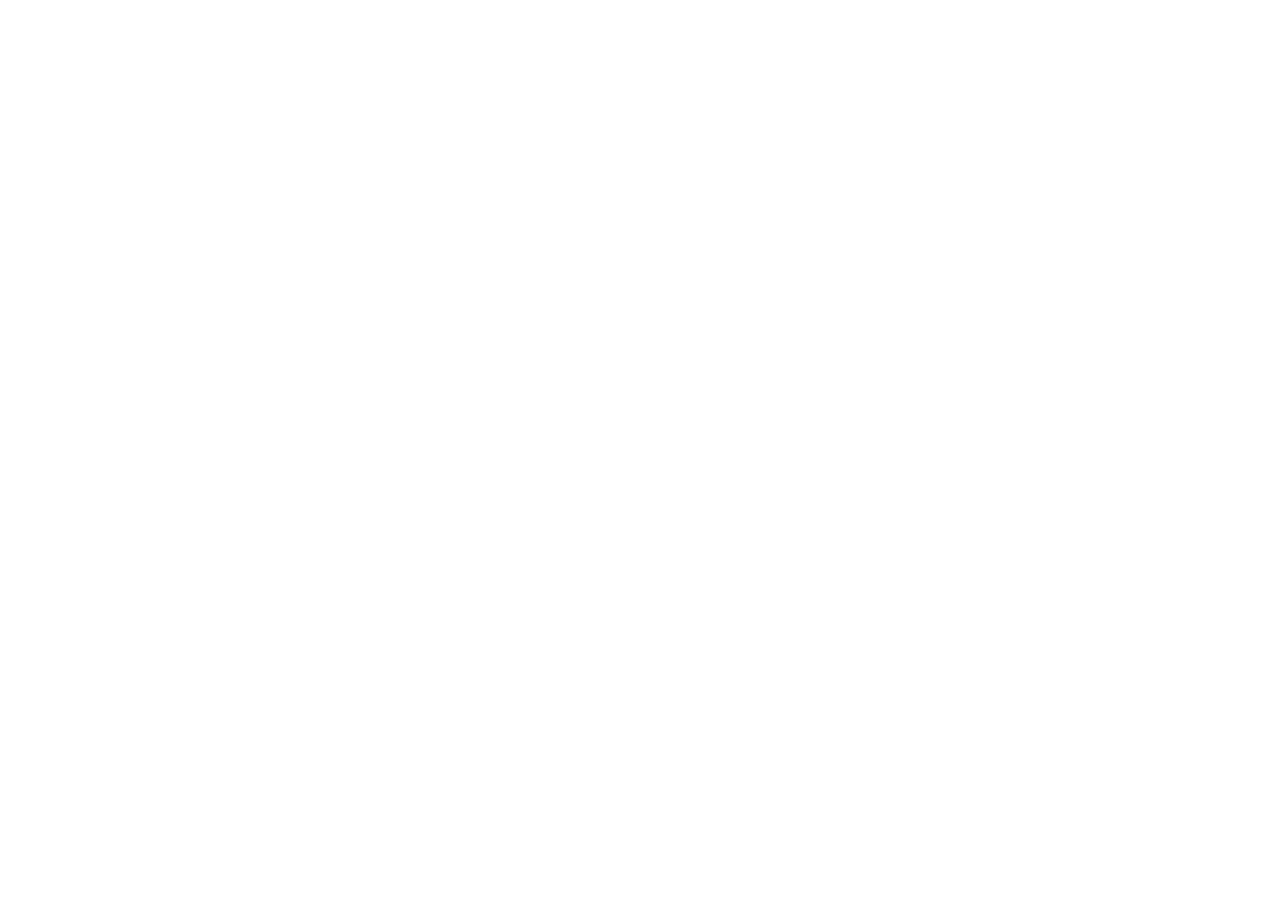
==== commit 3cc01b9d: "deploy: PC 前端 Vue 应用（按《界面原型 v2》实现，演示模式入口）+ 旧原型备份至 /v2/" ====
--- a/index.html
+++ b/index.html
@@ -1,4004 +1,14 @@
-<!doctype html>
-<html lang="zh-CN">
-<head>
-<meta charset="utf-8">
-<meta name="viewport" content="width=device-width,initial-scale=1">
-<title>物流资源分类分级标签管理系统 · 华中齐鲁队 界面原型 v2</title>
-<meta name="description" content="外运创科1024 AI编程大赛 · 华中齐鲁队 · 物流资源分类分级标签管理系统 电脑端界面原型">
-<style>
-/* ==========================================================================
-   设计令牌 —— 对齐《电脑端页面效果图 v1》统一视觉：
-   企业蓝 #0F65C1 · 白色侧栏与内容板 · 浅灰蓝主背景 · 顶部栏+侧栏+页签 · 弹窗承载详情与编辑
-   ========================================================================== */
-:root{
-  /* 主色 */
-  --primary:#0F65C1;
-  --primary-hover:#0C56A6;
-  --primary-active:#0A4A8F;
-  --primary-l1:#ECF3FA;          /* 主色浅底：选中菜单、表头、主色胶囊、信息条 */
-  --primary-l2:#F4F8FD;          /* 更浅：悬停 */
-  --primary-border:#A8C8EA;
-
-  /* 中性 */
-  --bg-page:#F5F9FC;             /* 页面主背景（浅灰蓝） */
-  --bg-card:#FFFFFF;             /* 卡片/内容板 */
-  --bg-sidebar:#FFFFFF;          /* 侧栏 */
-  --bg-hover:#F4F8FD;            /* 行悬停 */
-  --bg-readonly:#F7F9FC;
-  --border:#E4EAF2;              /* 卡片、控件边框 */
-  --border-strong:#D3DCE9;       /* 表格网格线 */
-  --border-light:#EEF2F7;        /* 分割线 */
-
-  /* 文字 */
-  --t1:#1F2733;                  /* 主文字：标题、正文 */
-  --t2:#5A6472;                  /* 次文字：标签、说明 */
-  --t3:#8A94A6;                  /* 辅助：占位、计数 */
-  --t-link:#0F65C1;
-
-  /* 状态色 */
-  --ok:#17A34A;      --ok-bg:#E8F7EE;
-  --warn:#C2740B;    --warn-bg:#FDF3E3;
-  --danger:#D93025;  --danger-bg:#FDECEA;
-  --info:#0F65C1;    --info-bg:#ECF3FA;
-  --gray:#6B7684;    --gray-bg:#F0F2F5;
-
-  /* 尺寸 */
-  --topbar-h:56px;
-  --sidebar-w:240px;
-  --tabbar-h:38px;
-  --radius:4px;
-  --ctrl-h:34px;
-  --card-pad:20px;
-
-  --shadow-pop:0 4px 16px rgba(31,39,51,.12);
-  --shadow-modal:0 8px 32px rgba(31,39,51,.18);
-
-  --font:"PingFang SC","Microsoft YaHei","Helvetica Neue",Helvetica,Arial,"Hiragino Sans GB",sans-serif;
-  --mono:"SFMono-Regular",Consolas,"Liberation Mono",Menlo,monospace;
-}
-
-*{box-sizing:border-box}
-html,body{height:100%}
-body{margin:0;font-family:var(--font);font-size:14px;line-height:1.5;color:var(--t1);background:var(--bg-page);-webkit-font-smoothing:antialiased}
-h1,h2,h3,h4,p,figure{margin:0}
-ul,ol{margin:0;padding:0;list-style:none}
-a{color:var(--t-link);text-decoration:none}
-button,input,select,textarea{font:inherit;color:inherit}
-button{cursor:pointer;background:none;border:0;padding:0}
-table{border-collapse:collapse;width:100%}
-[hidden]{display:none!important}
-::-webkit-scrollbar{width:10px;height:10px}
-::-webkit-scrollbar-thumb{background:#CBD5E1;border-radius:6px;border:2px solid transparent;background-clip:content-box}
-::-webkit-scrollbar-thumb:hover{background:#A9B6C7;background-clip:content-box;border:2px solid transparent}
-::-webkit-scrollbar-track{background:transparent}
-:focus-visible{outline:2px solid var(--primary);outline-offset:1px}
-.icon{width:16px;height:16px;flex:none;fill:none;stroke:currentColor;stroke-width:1.6;stroke-linecap:round;stroke-linejoin:round}
-.icon--lg{width:18px;height:18px}
-.icon--sm{width:14px;height:14px}
-
-/* ============================ 登录页 ============================ */
-.login{min-height:100vh;background:var(--bg-page);display:flex;flex-direction:column}
-.login__brand{height:56px;background:var(--primary);display:flex;align-items:center;padding:0 32px;gap:12px;flex:none}
-.login__brand b{color:#fff;font-size:19px;font-weight:700;letter-spacing:.5px}
-.login__brand span{color:#fff;font-size:18px;font-weight:400;letter-spacing:2px;opacity:.95}
-.login__body{flex:1;display:flex;align-items:center;justify-content:center;padding:40px 20px}
-.login__card{width:448px;background:#fff;border:1px solid var(--border);border-radius:var(--radius);padding:44px 44px 36px;box-shadow:0 2px 12px rgba(31,39,51,.06)}
-.login__logo{display:flex;align-items:center;justify-content:center;gap:16px;margin-bottom:40px}
-.login__logo svg{width:78px;height:60px;color:var(--primary)}
-.login__logo h1{font-size:22px;font-weight:700;line-height:1.42;letter-spacing:.5px}
-.login__sub{font-size:14px;color:var(--t2);margin-bottom:22px}
-.login__field{margin-bottom:18px}
-.login__field>label{display:block;font-size:14px;color:var(--t1);margin-bottom:8px}
-.login__inp{position:relative;display:flex;align-items:center}
-.login__inp .icon{position:absolute;left:11px;color:var(--t3);pointer-events:none}
-.login__inp input{width:100%;height:40px;border:1px solid var(--border-strong);border-radius:var(--radius);padding:0 40px 0 36px;background:#fff;font-size:14px}
-.login__inp input::placeholder{color:var(--t3)}
-.login__inp input:focus{border-color:var(--primary);outline:0;box-shadow:0 0 0 2px rgba(15,101,193,.12)}
-.login__eye{position:absolute;right:8px;width:26px;height:26px;display:grid;place-items:center;color:var(--t3);border-radius:3px}
-.login__eye:hover{color:var(--primary);background:var(--primary-l2)}
-.login__btn{width:100%;height:44px;background:var(--primary);color:#fff;border-radius:var(--radius);font-size:16px;font-weight:500;margin-top:26px}
-.login__btn:hover{background:var(--primary-hover)}
-.login__sso{display:flex;align-items:center;justify-content:center;gap:8px;margin-top:20px;font-size:14px;color:var(--t2)}
-.login__err{color:var(--danger);font-size:13px;margin-top:10px;min-height:18px}
-.login__foot{text-align:center;color:var(--t3);font-size:13px;padding:18px 0 26px}
-
-/* ============================ 应用外壳 ============================ */
-.app{display:none;height:100vh;grid-template-columns:var(--sidebar-w) 1fr;grid-template-rows:var(--topbar-h) 1fr;grid-template-areas:"brand top" "side main"}
-.app.is-on{display:grid}
-/* 顶部栏：品牌区 + 内容区 */
-.topbar{grid-area:top;background:#fff;border-bottom:1px solid var(--border);display:flex;align-items:center;padding:0 20px 0 24px;gap:16px}
-.topbar__title{font-size:17px;font-weight:700;color:var(--t1);letter-spacing:.2px}
-.topbar__right{margin-left:auto;display:flex;align-items:center;gap:6px}
-.topbar__icon{width:32px;height:32px;display:grid;place-items:center;color:var(--t2);border-radius:var(--radius);position:relative}
-.topbar__icon:hover{background:var(--primary-l2);color:var(--primary)}
-.topbar__dot{position:absolute;top:6px;right:6px;width:6px;height:6px;border-radius:50%;background:var(--danger)}
-.userchip{display:flex;align-items:center;gap:8px;height:36px;padding:0 10px;border-radius:var(--radius);color:var(--t1)}
-.userchip:hover{background:var(--primary-l2)}
-.userchip__avatar{width:26px;height:26px;border-radius:50%;background:var(--primary-l1);color:var(--primary);display:grid;place-items:center;font-size:12px;font-weight:600;flex:none}
-.userchip__name{font-size:14px}
-.brandblock{grid-area:brand;background:var(--primary);display:flex;align-items:center;padding:0 18px;gap:10px;cursor:pointer}
-.brandblock__logo{width:26px;height:26px;color:#fff;flex:none}
-.brandblock__txt{color:#fff;font-size:15px;font-weight:700;letter-spacing:.3px;white-space:nowrap}
-.brandblock__txt small{display:block;font-size:10px;font-weight:400;letter-spacing:1.4px;opacity:.8;line-height:1}
-
-/* 侧栏 */
-.sidebar{grid-area:side;background:var(--bg-sidebar);border-right:1px solid var(--border);display:flex;flex-direction:column;overflow:hidden}
-.sidebar__head{height:44px;display:flex;align-items:center;justify-content:space-between;padding:0 14px 0 18px;flex:none;border-bottom:1px solid var(--border-light)}
-.sidebar__head b{font-size:15px;font-weight:600}
-.sidebar__collapse{width:26px;height:26px;display:grid;place-items:center;color:var(--t3);border-radius:3px}
-.sidebar__collapse:hover{background:var(--primary-l2);color:var(--primary)}
-.sidebar__scroll{flex:1;overflow-y:auto;padding:8px 0 24px}
-.menu-group{margin-bottom:2px}
-.menu-group__title{width:100%;display:flex;align-items:center;gap:10px;height:40px;padding:0 14px 0 18px;color:var(--t1);font-size:14px;font-weight:500;text-align:left}
-.menu-group__title:hover{background:var(--bg-hover)}
-.menu-group__title .icon{color:var(--t2)}
-.menu-group__title .caret{margin-left:auto;color:var(--t3);transition:transform .18s}
-.menu-group.is-open>.menu-group__title .caret{transform:rotate(180deg)}
-.menu-group__children{display:none;padding:2px 0 4px}
-.menu-group.is-open>.menu-group__children{display:block}
-.menu-item{display:flex;align-items:center;gap:10px;height:38px;padding:0 14px 0 46px;color:var(--t2);font-size:14px;position:relative;cursor:pointer}
-.menu-item .icon{color:var(--t2);width:15px;height:15px}
-.menu-item:hover{background:var(--bg-hover);color:var(--t1)}
-.menu-item.is-active{background:var(--primary-l1);color:var(--primary);font-weight:500}
-.menu-item.is-active::before{content:"";position:absolute;left:0;top:0;bottom:0;width:3px;background:var(--primary)}
-.menu-item.is-active .icon{color:var(--primary)}
-.menu-item__badge{margin-left:auto;font-size:12px;color:var(--t3)}
-.app.is-collapsed{grid-template-columns:64px 1fr}
-.app.is-collapsed .sidebar__head b,.app.is-collapsed .menu-group__title span,.app.is-collapsed .menu-group__title .caret,.app.is-collapsed .menu-item span,.app.is-collapsed .menu-item__badge{display:none}
-.app.is-collapsed .menu-group__title,.app.is-collapsed .menu-item{justify-content:center;padding:0}
-.app.is-collapsed .menu-group__children{display:none}
-
-/* 主区 */
-.main{grid-area:main;display:flex;flex-direction:column;overflow:hidden;min-width:0}
-.tabbar{height:var(--tabbar-h);background:#fff;border-bottom:1px solid var(--border);display:flex;align-items:stretch;padding:0 12px;gap:2px;overflow-x:auto;flex:none}
-.tabbar::-webkit-scrollbar{height:0}
-.tab{display:flex;align-items:center;gap:8px;padding:0 12px 0 14px;font-size:14px;color:var(--t2);border-bottom:2px solid transparent;white-space:nowrap;cursor:pointer;position:relative}
-.tab:hover{color:var(--primary);background:var(--primary-l2)}
-.tab.is-active{color:var(--primary);font-weight:500;border-bottom-color:var(--primary);background:#fff}
-.tab__close{width:18px;height:18px;display:grid;place-items:center;border-radius:3px;color:var(--t3);flex:none}
-.tab__close:hover{background:#E7EBF1;color:var(--t1)}
-.tab__close .icon{width:12px;height:12px;stroke-width:2}
-.tab.is-locked .tab__close{display:none}
-.tab.is-locked{padding-right:14px}
-.content{flex:1;overflow-y:auto;padding:16px 20px 28px;position:relative}
-.page{display:none}
-.page.is-on{display:block;animation:fadein .18s ease-out}
-@keyframes fadein{from{opacity:0;transform:translateY(3px)}to{opacity:1;transform:none}}
-.page__title{font-size:20px;font-weight:700;margin:0 0 14px;letter-spacing:.2px}
-.page__title-sub{font-size:13px;color:var(--t2);font-weight:400;margin-left:10px}
-
-/* 卡片 */
-.card{background:var(--bg-card);border:1px solid var(--border);border-radius:var(--radius);margin-bottom:14px}
-.card__head{display:flex;align-items:center;gap:12px;padding:14px var(--card-pad);border-bottom:1px solid var(--border-light);min-height:52px}
-.card__head h3{font-size:15px;font-weight:600}
-.card__head .count{font-size:13px;color:var(--t3);font-weight:400}
-.card__head .right{margin-left:auto;display:flex;align-items:center;gap:8px}
-.card__body{padding:var(--card-pad)}
-.card__body--flush{padding:0}
-.card__foot{padding:12px var(--card-pad);border-top:1px solid var(--border-light);display:flex;align-items:center;gap:10px}
-.card__foot .right{margin-left:auto}
-
-/* 筛选条 */
-.filterbar{padding:16px var(--card-pad) 8px;display:grid;grid-template-columns:repeat(4,minmax(0,1fr)) auto;gap:0 20px;align-items:end}
-.filterbar--3{grid-template-columns:repeat(3,minmax(0,1fr)) auto}
-.filterbar--5{grid-template-columns:repeat(5,minmax(0,1fr)) auto}
-.filterbar__item{min-width:0;margin-bottom:10px}
-.filterbar__item>label{display:block;font-size:13px;color:var(--t2);margin-bottom:6px}
-.filterbar__acts{display:flex;gap:8px;margin-bottom:10px}
-
-/* ============================ 表单控件 ============================ */
-.inp,.sel,.ta{width:100%;height:var(--ctrl-h);border:1px solid var(--border-strong);border-radius:var(--radius);background:#fff;padding:0 10px;font-size:14px;color:var(--t1);transition:border-color .15s,box-shadow .15s}
-.inp::placeholder,.ta::placeholder{color:var(--t3)}
-.inp:hover,.sel:hover,.ta:hover{border-color:var(--primary-border)}
-.inp:focus,.sel:focus,.ta:focus{border-color:var(--primary);outline:0;box-shadow:0 0 0 2px rgba(15,101,193,.12)}
-.inp:disabled,.sel:disabled{background:var(--bg-readonly);color:var(--t3);cursor:not-allowed}
-.ta{height:auto;min-height:96px;padding:8px 10px;line-height:1.6;resize:vertical}
-.sel{appearance:none;background-image:url("data:image/svg+xml;charset=utf8,%3Csvg xmlns='http://www.w3.org/2000/svg' viewBox='0 0 24 24' fill='none' stroke='%238A94A6' stroke-width='2' stroke-linecap='round'%3E%3Cpath d='M6 9l6 6 6-6'/%3E%3C/svg%3E");background-repeat:no-repeat;background-position:right 8px center;background-size:14px;padding-right:28px;cursor:pointer}
-.inp.has-error,.sel.has-error,.ta.has-error{border-color:var(--danger);box-shadow:0 0 0 2px rgba(217,48,37,.1)}
-.field-err{color:var(--danger);font-size:12px;margin-top:5px;display:flex;align-items:center;gap:4px;min-height:16px}
-.inp-unit{display:flex;align-items:stretch}
-.inp-unit .inp{border-top-right-radius:0;border-bottom-right-radius:0}
-.inp-unit__suffix{display:flex;align-items:center;padding:0 10px;border:1px solid var(--border-strong);border-left:0;border-radius:0 var(--radius) var(--radius) 0;background:var(--bg-readonly);color:var(--t2);font-size:13px;white-space:nowrap}
-.req{color:var(--danger);margin-left:2px}
-.hint{font-size:12px;color:var(--t3);margin-top:5px;line-height:1.5}
-.checkline{display:flex;align-items:center;gap:6px;font-size:14px;color:var(--t1);cursor:pointer;user-select:none}
-.checkline input{width:14px;height:14px;accent-color:var(--primary);margin:0;cursor:pointer}
-.chipbox{display:flex;flex-wrap:wrap;gap:8px}
-.check-chip{display:inline-flex;align-items:center;gap:5px;height:28px;padding:0 11px;border:1px solid var(--border-strong);border-radius:14px;font-size:13px;color:var(--t2);background:#fff;cursor:pointer;user-select:none;transition:all .14s}
-.check-chip:hover{border-color:var(--primary-border);color:var(--primary)}
-.check-chip.is-on{background:var(--primary-l1);border-color:var(--primary);color:var(--primary);font-weight:500}
-.check-chip.is-locked{opacity:.55;cursor:not-allowed}
-.check-chip i{font-style:normal;font-size:12px}
-
-/* ============================ 按钮 ============================ */
-.btn{display:inline-flex;align-items:center;justify-content:center;gap:6px;height:var(--ctrl-h);padding:0 16px;border-radius:var(--radius);border:1px solid transparent;font-size:14px;white-space:nowrap;transition:all .14s}
-.btn--primary{background:var(--primary);color:#fff}
-.btn--primary:hover{background:var(--primary-hover)}
-.btn--primary:active{background:var(--primary-active)}
-.btn--ghost{background:#fff;border-color:var(--primary);color:var(--primary)}
-.btn--ghost:hover{background:var(--primary-l2)}
-.btn--plain{background:#fff;border-color:var(--border-strong);color:var(--t1)}
-.btn--plain:hover{border-color:var(--primary-border);color:var(--primary)}
-.btn--danger{background:#fff;border-color:var(--danger);color:var(--danger)}
-.btn--danger:hover{background:var(--danger-bg)}
-.btn--sm{height:28px;padding:0 10px;font-size:13px}
-.btn--lg{height:40px;padding:0 22px;font-size:15px}
-.btn:disabled,.btn.is-disabled{background:var(--gray-bg);border-color:var(--border);color:var(--t3);cursor:not-allowed}
-.linkbtn{color:var(--primary);font-size:13px;padding:0 2px;background:none;border:0}
-.linkbtn:hover{text-decoration:underline}
-.linkbtn--danger{color:var(--danger)}
-.linkbtn:disabled,.linkbtn.is-disabled{color:var(--t3);cursor:not-allowed;text-decoration:none}
-.opcell{display:flex;align-items:center;gap:2px;flex-wrap:wrap}
-.opcell .sep{color:var(--border-strong)}
-
-/* ============================ 表格 ============================ */
-.tablewrap{overflow-x:auto}
-.tbl{font-size:14px;border-top:1px solid var(--border-light)}
-.tbl th{background:var(--primary-l2);color:var(--t1);font-weight:600;font-size:13px;text-align:left;padding:11px 14px;border-bottom:1px solid var(--border-strong);border-right:1px solid var(--border);white-space:nowrap}
-.tbl th:last-child{border-right:0}
-.tbl td{padding:11px 14px;border-bottom:1px solid var(--border-light);border-right:1px solid var(--border-light);vertical-align:middle;white-space:nowrap}
-.tbl td.wrap{white-space:normal}
-.tbl td .pillst{white-space:normal}
-.tbl td:last-child{border-right:0}
-.tbl tbody tr:hover{background:var(--bg-hover)}
-.tbl tbody tr.is-selected{background:var(--primary-l1)}
-.tbl .num{text-align:right;font-variant-numeric:tabular-nums}
-.tbl .mono{font-family:var(--mono);font-size:13px}
-.tbl .nowrap{white-space:nowrap}
-.tbl--dense td{padding:8px 12px}
-.tbl--dense th{padding:8px 12px}
-.tbl--inner{border:1px solid var(--border)}
-.tbl--inner th{background:var(--primary-l2)}
-.tbl th.col-chk,.tbl td.col-chk{width:40px;text-align:center;padding-left:8px;padding-right:8px}
-.tbl input[type=checkbox]{width:14px;height:14px;accent-color:var(--primary);cursor:pointer}
-.emptycell td{padding:0!important;border-right:0!important}
-
-/* 胶囊 */
-.pill{display:inline-flex;align-items:center;gap:4px;height:22px;padding:0 9px;border-radius:3px;font-size:12px;line-height:1;white-space:nowrap;border:1px solid transparent}
-.pill--blue{background:var(--info-bg);color:var(--primary);border-color:#CFE1F6}
-.pill--green{background:var(--ok-bg);color:var(--ok);border-color:#C7EBD5}
-.pill--orange{background:var(--warn-bg);color:var(--warn);border-color:#F3DFBB}
-.pill--red{background:var(--danger-bg);color:var(--danger);border-color:#F7D2CE}
-.pill--gray{background:var(--gray-bg);color:var(--gray);border-color:#E1E5EB}
-.pill--plain{background:#fff;color:var(--t2);border-color:var(--border-strong)}
-.pill--tag{background:var(--info-bg);color:var(--primary)}
-.pill+.pill{margin-left:6px}
-.pillst{display:flex;flex-wrap:wrap;gap:6px;align-items:center}
-.pillst .pill{margin-left:0}
-.pill__dot{width:6px;height:6px;border-radius:50%;background:currentColor;flex:none}
-
-/* 分页 */
-.pager{display:flex;align-items:center;gap:10px;justify-content:flex-end;padding:12px var(--card-pad);font-size:13px;color:var(--t2);border-top:1px solid var(--border-light)}
-.pager__total{margin-right:auto;color:var(--t2)}
-.pager__size{height:30px;width:auto;padding:0 26px 0 10px;font-size:13px}
-.pager__nav{display:flex;align-items:center;gap:6px}
-.pager__btn{min-width:30px;height:30px;padding:0 8px;border:1px solid var(--border-strong);border-radius:var(--radius);background:#fff;color:var(--t2);display:inline-flex;align-items:center;justify-content:center;font-size:13px}
-.pager__btn:hover:not(:disabled){border-color:var(--primary);color:var(--primary)}
-.pager__btn:disabled{color:#C3CBD6;cursor:not-allowed}
-.pager__btn.is-active{background:var(--primary);border-color:var(--primary);color:#fff;font-weight:500}
-
-/* ============================ 弹窗 ============================ */
-.modal-mask{position:fixed;inset:0;background:rgba(20,28,40,.45);display:flex;align-items:flex-start;justify-content:center;z-index:1200;padding:48px 20px;overflow-y:auto;animation:maskin .16s ease-out}
-@keyframes maskin{from{opacity:0}to{opacity:1}}
-.modal{background:#fff;border-radius:var(--radius);width:640px;max-width:100%;box-shadow:var(--shadow-modal);display:flex;flex-direction:column;max-height:calc(100vh - 96px);animation:modalin .18s cubic-bezier(.2,.8,.3,1)}
-@keyframes modalin{from{opacity:0;transform:translateY(-10px) scale(.99)}to{opacity:1;transform:none}}
-.modal--lg{width:900px}
-.modal--xl{width:1120px}
-.modal--sm{width:480px}
-.modal__head{display:flex;align-items:center;gap:10px;padding:16px 22px;border-bottom:1px solid var(--border-light);flex:none}
-.modal__head h3{font-size:16px;font-weight:600;flex:1}
-.modal__close{width:28px;height:28px;display:grid;place-items:center;color:var(--t3);border-radius:3px;flex:none}
-.modal__close:hover{background:var(--gray-bg);color:var(--t1)}
-.modal__body{padding:20px 22px;overflow-y:auto;flex:1}
-.modal__foot{display:flex;align-items:center;gap:10px;justify-content:flex-end;padding:14px 22px;border-top:1px solid var(--border-light);flex:none}
-.modal__foot .left{margin-right:auto;font-size:13px;color:var(--t2)}
-.sec{margin-bottom:22px}
-.sec:last-child{margin-bottom:0}
-.sec__title{display:flex;align-items:center;gap:8px;font-size:15px;font-weight:600;margin-bottom:14px}
-.sec__title::before{content:"";width:3px;height:15px;background:var(--primary);border-radius:2px}
-.grid2{display:grid;grid-template-columns:repeat(2,minmax(0,1fr));gap:0 26px}
-.grid3{display:grid;grid-template-columns:repeat(3,minmax(0,1fr));gap:0 22px}
-.grid2--label{grid-template-columns:repeat(2,minmax(0,1fr));gap:0 26px}
-.fitem{margin-bottom:16px;min-width:0}
-.fitem>label{display:block;font-size:13px;color:var(--t2);margin-bottom:6px}
-.fitem--row{display:grid;grid-template-columns:104px 1fr;align-items:center;gap:12px;margin-bottom:14px}
-.fitem--row>label{margin:0;text-align:right;font-size:14px;color:var(--t1)}
-.fitem--ro{display:grid;grid-template-columns:96px 1fr;gap:12px;font-size:14px;padding:7px 0}
-.fitem--ro>span:first-child{color:var(--t2)}
-.dlbox{border:1px solid var(--border);border-radius:var(--radius);padding:14px 18px}
-.dlbox+.dlbox{margin-top:12px}
-.dlbox__title{font-size:14px;font-weight:600;margin-bottom:8px;color:var(--t1)}
-.callout{display:flex;gap:9px;padding:11px 14px;border-radius:var(--radius);font-size:13px;line-height:1.6;align-items:flex-start}
-.callout .icon{margin-top:1px;flex:none}
-.callout--info{background:var(--info-bg);color:#0B4E96;border:1px solid #CFE1F6}
-.callout--warn{background:var(--warn-bg);color:#8A5207;border:1px solid #F3DFBB}
-.callout--danger{background:var(--danger-bg);color:#A32218;border:1px solid #F7D2CE}
-.callout--ok{background:var(--ok-bg);color:#0E7335;border:1px solid #C7EBD5}
-.callout b{font-weight:600}
-.callout+.callout{margin-top:10px}
-.mt8{margin-top:8px}.mt12{margin-top:12px}.mt16{margin-top:16px}.mb0{margin-bottom:0}
-.text-c{text-align:center}.text-r{text-align:right}
-.muted{color:var(--t2)}.dim{color:var(--t3)}.strong{font-weight:600}
-.fs12{font-size:12px}.fs13{font-size:13px}
-.flex{display:flex}.flex-c{align-items:center}.flex-b{justify-content:space-between}.gap6{gap:6px}.gap8{gap:8px}.gap12{gap:12px}
-.ml-auto{margin-left:auto}
-
-/* ============================ 空态 / 加载 / toast ============================ */
-.empty{padding:56px 20px;text-align:center;color:var(--t2)}
-.empty svg{width:56px;height:56px;stroke-width:1.2;color:#B4BECC;margin-bottom:14px}
-.empty--danger svg{color:var(--danger)}
-.empty__title{font-size:15px;color:var(--t1);margin-bottom:6px}
-.empty__desc{font-size:13px;color:var(--t3);margin-bottom:16px}
-.spinner{width:16px;height:16px;border:2px solid rgba(255,255,255,.35);border-top-color:#fff;border-radius:50%;animation:spin .7s linear infinite;flex:none}
-.spinner--dark{border-color:rgba(15,101,193,.25);border-top-color:var(--primary)}
-.spinner--lg{width:26px;height:26px;border-width:2.5px}
-@keyframes spin{to{transform:rotate(360deg)}}
-.loadbox{display:flex;align-items:center;justify-content:center;gap:10px;padding:44px;color:var(--t2);font-size:14px}
-.toasthost{position:fixed;top:16px;left:50%;transform:translateX(-50%);z-index:3000;display:flex;flex-direction:column;gap:8px;align-items:center;pointer-events:none}
-.toast{display:flex;align-items:center;gap:9px;background:#fff;border:1px solid var(--border);border-left:3px solid var(--primary);border-radius:var(--radius);padding:10px 16px;box-shadow:var(--shadow-pop);font-size:14px;animation:toastin .2s ease-out;max-width:640px;pointer-events:auto}
-@keyframes toastin{from{opacity:0;transform:translateY(-8px)}to{opacity:1;transform:none}}
-.toast--success{border-left-color:var(--ok)}.toast--success .icon{color:var(--ok)}
-.toast--error{border-left-color:var(--danger)}.toast--error .icon{color:var(--danger)}
-.toast--warn{border-left-color:var(--warn)}.toast--warn .icon{color:var(--warn)}
-.toast--info .icon{color:var(--primary)}
-.toast__act{margin-left:6px;color:var(--primary);font-size:13px}
-.toast__act:hover{text-decoration:underline}
-
-/* ============================ 工作台 ============================ */
-.kpis{display:grid;grid-template-columns:repeat(4,minmax(0,1fr));gap:14px;margin-bottom:14px}
-.kpi{background:#fff;border:1px solid var(--border);border-radius:var(--radius);padding:18px 20px;position:relative;overflow:hidden}
-.kpi__label{font-size:13px;color:var(--t2);margin-bottom:10px;display:flex;align-items:center;gap:7px}
-.kpi__label .icon{color:var(--primary)}
-.kpi__num{font-size:30px;font-weight:700;line-height:1.1;font-variant-numeric:tabular-nums;letter-spacing:-.5px}
-.kpi__num small{font-size:14px;font-weight:400;color:var(--t2);margin-left:4px;letter-spacing:0}
-.kpi__foot{margin-top:10px;font-size:12px;color:var(--t3);display:flex;align-items:center;gap:6px}
-.kpi--accent{background:linear-gradient(135deg,#0F65C1,#2A83DC);border-color:#0F65C1;color:#fff}
-.kpi--accent .kpi__label,.kpi--accent .kpi__num small,.kpi--accent .kpi__foot{color:rgba(255,255,255,.88)}
-.kpi--accent .kpi__label .icon{color:#fff}
-.kpi--accent .kpi__num{color:#fff}
-.cols2{display:grid;grid-template-columns:minmax(0,1.35fr) minmax(0,1fr);gap:14px}
-.cols2--even{grid-template-columns:repeat(2,minmax(0,1fr))}
-.barlist{padding:6px 0}
-.barlist__row{display:grid;grid-template-columns:130px 1fr 52px;align-items:center;gap:12px;padding:7px 0;font-size:13px}
-.barlist__name{color:var(--t1);white-space:nowrap;overflow:hidden;text-overflow:ellipsis}
-.barlist__track{height:9px;background:var(--primary-l2);border-radius:5px;overflow:hidden}
-.barlist__fill{display:block;height:100%;background:var(--primary);border-radius:5px;transition:width .4s ease-out}
-.barlist__fill--alt{background:#4E97DB}
-.barlist__val{text-align:right;color:var(--t2);font-variant-numeric:tabular-nums}
-.timeline{padding:4px 0}
-.tl__row{display:flex;gap:12px;padding:9px 0;border-bottom:1px dashed var(--border-light);font-size:13px}
-.tl__row:last-child{border-bottom:0}
-.tl__time{color:var(--t3);white-space:nowrap;font-variant-numeric:tabular-nums;width:112px;flex:none}
-.tl__txt{color:var(--t1);min-width:0}
-.tl__txt b{font-weight:600}
-.tl__txt small{color:var(--t3);display:block;margin-top:2px}
-.steps{display:flex;gap:0;padding:4px 0 16px}
-.step{flex:1;display:flex;align-items:center;gap:9px;font-size:13px;color:var(--t3);position:relative}
-.step__no{width:22px;height:22px;border-radius:50%;border:1px solid var(--border-strong);display:grid;place-items:center;font-size:12px;flex:none;background:#fff}
-.step.is-done .step__no{background:var(--ok-bg);border-color:var(--ok);color:var(--ok)}
-.step.is-on{color:var(--primary);font-weight:500}
-.step.is-on .step__no{background:var(--primary);border-color:var(--primary);color:#fff}
-.step__line{flex:1;height:1px;background:var(--border);margin:0 10px}
-.metricrow{display:grid;grid-template-columns:repeat(4,minmax(0,1fr));gap:12px}
-.metric{border:1px solid var(--border);border-radius:var(--radius);padding:14px 16px;background:var(--bg-readonly)}
-.metric__l{font-size:12px;color:var(--t2);margin-bottom:7px}
-.metric__v{font-size:22px;font-weight:700;font-variant-numeric:tabular-nums}
-.metric__v small{font-size:12px;font-weight:400;color:var(--t2);margin-left:3px}
-.progress{height:6px;background:var(--primary-l2);border-radius:3px;overflow:hidden;margin-top:8px}
-.progress__fill{height:100%;background:var(--primary);transition:width .3s}
-
-/* ============================ 地图 ============================ */
-.mapshell{position:relative;height:calc(100vh - 250px);min-height:520px;border:1px solid var(--border);border-radius:var(--radius);overflow:hidden;background:#DCE9F6}
-.mapbase{position:absolute;inset:0;width:100%;height:100%;display:block}
-.mapgrid{position:absolute;inset:0;background-image:linear-gradient(rgba(255,255,255,.55) 1px,transparent 1px),linear-gradient(90deg,rgba(255,255,255,.55) 1px,transparent 1px);background-size:60px 60px;pointer-events:none}
-.mapcity{position:absolute;font-size:13px;color:#41566E;transform:translate(-50%,-50%);white-space:nowrap;text-align:center;pointer-events:none}
-.mapcity i{display:block;width:5px;height:5px;border-radius:50%;background:#78899E;margin:4px auto 0;font-style:normal}
-.mapcity--major{font-size:14px;font-weight:600;color:#2E4256}
-.mapwater-label{position:absolute;color:#4C8AC4;font-size:20px;font-weight:600;letter-spacing:8px;opacity:.7;pointer-events:none}
-.mappin{position:absolute;transform:translate(-50%,-100%);cursor:pointer;z-index:3}
-.mappin svg{width:26px;height:26px;color:var(--primary);filter:drop-shadow(0 2px 3px rgba(15,101,193,.35));fill:#fff}
-.mappin.is-active svg{color:#D93025;fill:#FDECEA}
-.mappin__label{position:absolute;left:50%;top:100%;transform:translateX(-50%);font-size:12px;color:#33445C;white-space:nowrap;background:rgba(255,255,255,.86);padding:0 4px;border-radius:2px;margin-top:-2px}
-.maplegend{position:absolute;left:14px;bottom:14px;background:rgba(255,255,255,.94);border:1px solid var(--border);border-radius:var(--radius);padding:10px 14px;font-size:12px;color:var(--t2);z-index:4}
-.maplegend b{display:block;color:var(--t1);margin-bottom:6px;font-size:13px}
-.maplegend div{display:flex;align-items:center;gap:6px;padding:2px 0}
-.maplegend .dot{width:8px;height:8px;border-radius:50%;background:var(--primary);flex:none}
-.mapctl{position:absolute;right:14px;top:14px;display:flex;flex-direction:column;background:#fff;border:1px solid var(--border);border-radius:var(--radius);overflow:hidden;z-index:4}
-.mapctl button{width:36px;height:36px;display:grid;place-items:center;color:var(--t2)}
-.mapctl button+button{border-top:1px solid var(--border-light)}
-.mapctl button:hover{background:var(--primary-l2);color:var(--primary)}
-.mapbadge{position:absolute;left:14px;top:14px;background:rgba(255,255,255,.94);border:1px solid var(--border);border-radius:var(--radius);padding:5px 11px;font-size:12px;color:var(--t2);z-index:4}
-.mappop{position:absolute;z-index:6;background:#fff;border:1px solid var(--border);border-radius:var(--radius);box-shadow:var(--shadow-pop);padding:14px 16px;width:296px}
-.mappop__head{display:flex;align-items:center;gap:8px;font-size:15px;font-weight:600;margin-bottom:10px}
-.mappop__head button{margin-left:auto;color:var(--t3);width:20px;height:20px;display:grid;place-items:center;border-radius:3px}
-.mappop__head button:hover{background:var(--gray-bg)}
-.mappop__row{display:grid;grid-template-columns:64px 1fr;gap:10px;font-size:13px;padding:3px 0}
-.mappop__row span:first-child{color:var(--t2)}
-.mappop__foot{margin-top:10px;padding-top:10px;border-top:1px solid var(--border-light);text-align:center}
-.mapfoot{font-size:12px;color:var(--t3);padding:10px 2px 0}
-
-/* ============================ 元数据：类型卡片 ============================ */
-.typecards{display:grid;grid-template-columns:repeat(4,minmax(0,1fr));gap:14px}
-.typecard{border:1px solid var(--border);border-radius:var(--radius);padding:16px 18px;background:#fff;position:relative;transition:border-color .15s,box-shadow .15s}
-.typecard:hover{border-color:var(--primary-border);box-shadow:0 2px 8px rgba(15,101,193,.08)}
-.typecard.is-dim{background:var(--bg-readonly)}
-.typecard__top{display:flex;align-items:center;gap:10px;margin-bottom:12px}
-.typecard__ico{width:36px;height:36px;border-radius:var(--radius);background:var(--primary-l1);color:var(--primary);display:grid;place-items:center;flex:none}
-.typecard__name{font-size:15px;font-weight:600}
-.typecard__code{font-family:var(--mono);font-size:12px;color:var(--t3);margin-top:2px}
-.typecard__stat{display:flex;gap:18px;font-size:13px;color:var(--t2);padding-top:12px;border-top:1px dashed var(--border);margin-top:2px}
-.typecard__stat b{font-size:16px;color:var(--t1);font-variant-numeric:tabular-nums;margin-right:3px}
-.typecard__acts{display:flex;gap:2px;position:absolute;right:12px;top:14px}
-
-/* ============================ 规则编辑器 ============================ */
-.rulewrap{border:1px solid var(--border);border-radius:var(--radius);background:var(--bg-readonly);padding:14px}
-.ruleGroup{border:1px solid var(--border-strong);border-radius:var(--radius);background:#fff;padding:10px 12px 10px 14px;position:relative}
-.ruleGroup+.ruleGroup{margin-top:10px}
-.ruleGroup--root{border-color:var(--primary-border);background:#fff}
-.ruleGroup__head{display:flex;align-items:center;gap:8px;margin-bottom:10px}
-.ruleGroup__logic{display:inline-flex;border:1px solid var(--primary-border);border-radius:3px;overflow:hidden;flex:none}
-.ruleGroup__logic button{height:24px;padding:0 12px;font-size:12px;color:var(--t2);background:#fff}
-.ruleGroup__logic button.is-on{background:var(--primary);color:#fff;font-weight:500}
-.ruleGroup__tag{font-size:12px;color:var(--t3)}
-.ruleGroup__acts{margin-left:auto;display:flex;gap:4px}
-.ruleCond{display:grid;grid-template-columns:26px minmax(150px,1.05fr) 116px minmax(150px,1.25fr) 30px;gap:8px;align-items:center;padding:6px 0}
-.ruleCond+.ruleCond{border-top:1px dashed var(--border-light)}
-.ruleCond--child{margin-left:22px}
-.ruleCond__idx{width:22px;height:22px;border-radius:3px;background:var(--primary-l1);color:var(--primary);font-size:12px;display:grid;place-items:center;flex:none}
-.ruleCond__del{color:var(--t3);width:26px;height:26px;display:grid;place-items:center;border-radius:3px}
-.ruleCond__del:hover{background:var(--danger-bg);color:var(--danger)}
-.ruleCond .inp,.ruleCond .sel{height:30px;font-size:13px}
-.rulepreview{margin-top:12px;padding:11px 14px;background:var(--primary-l2);border:1px dashed var(--primary-border);border-radius:var(--radius);font-size:13px;color:var(--t2);line-height:1.7}
-.rulepreview b{color:var(--primary);font-family:var(--mono);font-size:12.5px;word-break:break-all}
-.ruleguard{display:flex;align-items:center;gap:6px;font-size:12px;color:var(--t3)}
-.ruleguard .icon{color:var(--ok)}
-
-/* ============================ AI 面板 ============================ */
-.aigrid{display:grid;grid-template-columns:minmax(0,420px) minmax(0,1fr);gap:14px;align-items:start}
-.aibadge{display:inline-flex;align-items:center;gap:5px;height:22px;padding:0 9px;border-radius:3px;font-size:12px;background:var(--primary-l1);color:var(--primary);border:1px solid #CFE1F6}
-.aibadge--off{background:var(--gray-bg);color:var(--gray);border-color:#E1E5EB}
-.aibadge--live{background:var(--ok-bg);color:var(--ok);border-color:#C7EBD5}
-.aibadge--warn{background:var(--warn-bg);color:var(--warn);border-color:#F3DFBB}
-.aibadge .icon{width:12px;height:12px;stroke-width:2}
-.aimsg{padding:12px 14px;border-radius:var(--radius);font-size:13px;line-height:1.7;margin-bottom:10px;white-space:pre-wrap;word-break:break-word}
-.aimsg--user{background:var(--primary-l1);color:#0B4E96;margin-left:36px}
-.aimsg--ai{background:var(--bg-readonly);border:1px solid var(--border);color:var(--t1)}
-.aimsg--sys{background:var(--warn-bg);color:#8A5207;font-size:12.5px}
-.aichat{height:330px;overflow-y:auto;padding:14px;background:#fff;border:1px solid var(--border);border-radius:var(--radius);margin-bottom:12px}
-.aichat--tall{height:400px}
-.aiquick{display:flex;flex-wrap:wrap;gap:8px;margin-bottom:12px}
-.aiquick button{font-size:12.5px;color:var(--primary);background:var(--primary-l2);border:1px solid #D8E6F6;border-radius:12px;padding:4px 11px}
-.aiquick button:hover{background:var(--primary-l1)}
-.recitem{border:1px solid var(--border);border-radius:var(--radius);padding:13px 15px;margin-bottom:10px}
-.recitem:hover{border-color:var(--primary-border);background:var(--primary-l2)}
-.recitem__top{display:flex;align-items:center;gap:9px;margin-bottom:7px;flex-wrap:wrap}
-.recitem__name{font-size:14px;font-weight:600}
-.recitem__score{margin-left:auto;font-size:12px;color:var(--t2);display:flex;align-items:center;gap:6px}
-.recitem__reason{font-size:13px;color:var(--t2);line-height:1.65}
-.recitem__acts{margin-top:10px;display:flex;gap:8px;align-items:center}
-.scorebar{width:56px;height:6px;background:var(--primary-l2);border-radius:3px;overflow:hidden;display:inline-block;vertical-align:middle}
-.scorebar i{display:block;height:100%;background:var(--primary);border-radius:3px}
-.aistat{display:flex;gap:26px;align-items:center;padding:12px 2px 0;flex-wrap:wrap}
-.aistat__i{font-size:13px;color:var(--t2)}
-.aistat__i b{font-size:19px;color:var(--primary);font-weight:700;margin-left:6px;font-variant-numeric:tabular-nums}
-.aistat__i b.is-dim{color:var(--t3)}
-
-/* ============================ 组织树 ============================ */
-.orgwrap{display:grid;grid-template-columns:310px minmax(0,1fr);gap:14px;align-items:start}
-.orgtree{padding:8px;max-height:calc(100vh - 250px);overflow-y:auto}
-.orgnode__row{display:flex;align-items:center;gap:6px;height:34px;border-radius:var(--radius);padding-right:8px;cursor:pointer;font-size:14px;position:relative}
-.orgnode__row:hover{background:var(--bg-hover)}
-.orgnode__row.is-active{background:var(--primary-l1);color:var(--primary);font-weight:500}
-.orgnode__caret{width:18px;height:18px;display:grid;place-items:center;color:var(--t3);flex:none;border-radius:3px}
-.orgnode__caret:hover{background:#E7EBF1}
-.orgnode__caret .icon{width:12px;height:12px;stroke-width:2}
-.orgnode__caret.is-leaf{visibility:hidden}
-.orgnode__ico{color:var(--t3);flex:none}
-.orgnode__row.is-active .orgnode__ico{color:var(--primary)}
-.orgnode__name{white-space:nowrap;overflow:hidden;text-overflow:ellipsis}
-.orgnode__tag{font-size:11px;color:var(--t3);border:1px solid var(--border-strong);border-radius:2px;padding:0 4px;line-height:15px;flex:none}
-.orgnode__kids{margin-left:16px;border-left:1px dashed var(--border-strong);padding-left:2px}
-.permmatrix{border:1px solid var(--border);border-radius:var(--radius);overflow:hidden}
-.permmatrix__grp{display:flex;align-items:center;gap:9px;padding:9px 14px;background:var(--primary-l2);font-size:13px;font-weight:600;border-bottom:1px solid var(--border);border-top:1px solid var(--border)}
-.permmatrix__grp:first-child{border-top:0}
-.permmatrix__row{display:grid;grid-template-columns:repeat(2,minmax(0,1fr));gap:0 20px;padding:11px 14px 13px;border-bottom:1px solid var(--border-light)}
-.permmatrix__row:last-child{border-bottom:0}
-.permcell{display:flex;align-items:flex-start;gap:8px;padding:3px 0;font-size:13px}
-.permcell input{margin-top:3px;width:14px;height:14px;accent-color:var(--primary);cursor:pointer;flex:none}
-.permcell input:disabled{cursor:not-allowed}
-.permcell__txt{min-width:0}
-.permcell__txt b{display:block;font-weight:400;color:var(--t1)}
-.permcell__txt small{color:var(--t3);font-family:var(--mono);font-size:11.5px}
-
-/* ============================ 日志变更对照 ============================ */
-.diff{display:grid;grid-template-columns:150px repeat(2,minmax(0,1fr));border:1px solid var(--border);border-radius:var(--radius);overflow:hidden;font-size:13px}
-.diff__h{background:var(--primary-l2);padding:9px 14px;font-weight:600;font-size:12.5px;border-bottom:1px solid var(--border)}
-.diff__c{padding:9px 14px;border-bottom:1px solid var(--border-light);word-break:break-word}
-.diff__c--k{color:var(--t2);background:var(--bg-readonly)}
-.diff__c--old{color:var(--danger);text-decoration:line-through;text-decoration-color:rgba(217,48,37,.5)}
-.diff__c--new{color:var(--ok);font-weight:500}
-.codeblock{background:#1E2733;color:#D6E2F0;font-family:var(--mono);font-size:12.5px;line-height:1.75;padding:14px 16px;border-radius:var(--radius);overflow-x:auto;white-space:pre}
-
-/* ============================ 导入 / 上传 ============================ */
-.upload{border:1px dashed var(--border-strong);border-radius:var(--radius);background:var(--bg-readonly);padding:30px;text-align:center;transition:all .15s}
-.upload:hover{border-color:var(--primary);background:var(--primary-l2)}
-.upload svg{width:38px;height:38px;color:var(--primary);stroke-width:1.3;margin-bottom:10px}
-.upload__t{font-size:14px;color:var(--t1);margin-bottom:5px}
-.upload__d{font-size:12.5px;color:var(--t3)}
-.upload__d a{color:var(--primary)}
-.filelist{margin-top:14px}
-.filerow{display:flex;align-items:center;gap:10px;padding:9px 12px;border:1px solid var(--border);border-radius:var(--radius);font-size:13px;margin-bottom:8px}
-.filerow .icon{color:var(--ok)}
-.filerow__meta{margin-left:auto;color:var(--t3);font-size:12px}
-.steplist{counter-reset:s;font-size:13px;color:var(--t2);line-height:1.9}
-.steplist li{counter-increment:s;display:flex;gap:8px;align-items:flex-start}
-.steplist li::before{content:counter(s);width:18px;height:18px;border-radius:50%;background:var(--primary-l1);color:var(--primary);font-size:11px;display:grid;place-items:center;flex:none;margin-top:3px}
-
-/* ============================ 表头工具 / 分段 ============================ */
-.segmented{display:inline-flex;border:1px solid var(--border-strong);border-radius:var(--radius);overflow:hidden}
-.segmented button{height:30px;padding:0 14px;font-size:13px;color:var(--t2);background:#fff}
-.segmented button+button{border-left:1px solid var(--border-strong)}
-.segmented button.is-on{background:var(--primary);color:#fff;border-color:var(--primary);font-weight:500}
-.toolrow{display:flex;align-items:center;gap:10px;flex-wrap:wrap;margin-bottom:12px}
-.toolrow .right{margin-left:auto;display:flex;align-items:center;gap:8px}
-.searchbox{position:relative;width:260px}
-.searchbox .inp{padding-left:32px}
-.searchbox .icon{position:absolute;left:10px;top:50%;transform:translateY(-50%);color:var(--t3);pointer-events:none}
-.toolbar-note{font-size:12.5px;color:var(--t3)}
-
-/* ============================ 响应式 ============================ */
-@media(max-width:1440px){
-  .kpis{grid-template-columns:repeat(4,minmax(0,1fr))}
-  .typecards{grid-template-columns:repeat(2,minmax(0,1fr))}
-}
-@media(max-width:1200px){
-  .filterbar,.filterbar--3,.filterbar--5{grid-template-columns:repeat(2,minmax(0,1fr))}
-  .cols2,.aigrid,.orgwrap{grid-template-columns:minmax(0,1fr)}
-  .metricrow{grid-template-columns:repeat(2,minmax(0,1fr))}
-  .kpis{grid-template-columns:repeat(2,minmax(0,1fr))}
-}
-@media(max-width:900px){
-  .app,.app.is-collapsed{grid-template-columns:0 1fr}
-  .sidebar{position:fixed;left:0;top:var(--topbar-h);bottom:0;width:var(--sidebar-w);z-index:900;transform:translateX(-100%);transition:transform .2s;box-shadow:var(--shadow-pop)}
-  .app.is-mobile-open .sidebar{transform:none}
-  .brandblock{display:none}
-  .app{grid-template-areas:". top" ". main"}
-  .grid2,.grid3,.permmatrix__row{grid-template-columns:minmax(0,1fr)}
-  .modal{width:100%!important}
-}
-/* ============================ 同规则扫描分组 ============================ */
-.scangroup{border:1px solid var(--border);border-radius:var(--radius);margin:0 20px 14px;overflow:hidden}
-.scangroup:first-child{margin-top:16px}
-.scangroup__head{display:flex;align-items:center;gap:12px;padding:11px 16px;background:var(--primary-l2);border-bottom:1px solid var(--border);font-size:13px;flex-wrap:wrap}
-.scangroup__no{font-weight:600;color:var(--primary)}
-.scangroup__rule{font-family:var(--mono);font-size:12.5px;color:var(--t2);overflow:hidden;text-overflow:ellipsis;white-space:nowrap;max-width:52%}
-.scangroup__stat{margin-left:auto;color:var(--t2)}
-.scangroup__foot{padding:10px 16px;background:var(--primary-l2);border-top:1px solid var(--border);font-size:12.5px;color:#0B4E96;display:flex;gap:8px;align-items:flex-start;line-height:1.7}
-
-/* ============================ 只读规则展示 ============================ */
-.rule-ro{background:var(--bg-readonly);border:1px solid var(--border);border-radius:var(--radius);padding:13px 16px}
-.rule-ro__logic{display:inline-flex;align-items:center;height:24px;padding:0 12px;border-radius:3px;background:var(--primary);color:#fff;font-size:12px;font-weight:500}
-.rule-ro__body{margin-top:11px;padding-left:16px;border-left:2px solid var(--primary-border)}
-.rule-ro__cond{display:flex;align-items:center;gap:10px;font-size:13px;padding:5px 0}
-.rule-ro__f{color:var(--t2);min-width:80px}
-.rule-ro__op{color:var(--t3);font-family:var(--mono)}
-.rule-ro__v{color:var(--t1);font-weight:500}
-.rule-ro__text{margin-top:11px;padding-top:11px;border-top:1px dashed var(--border);font-size:13px;color:var(--t2)}
-.rule-ro__text b{color:var(--primary);font-family:var(--mono);font-size:12.5px;word-break:break-all}
-
-/* ============================ 重复阻断三方对比 ============================ */
-.cmp{border:1px solid var(--border);border-radius:var(--radius);overflow:hidden;font-size:13px}
-.cmp__row{display:grid;grid-template-columns:126px repeat(2,minmax(0,1fr))}
-.cmp__row>div{padding:9px 14px;border-bottom:1px solid var(--border-light);word-break:break-word}
-.cmp__row:last-child>div{border-bottom:0}
-.cmp__h>div{background:var(--primary-l2);font-weight:600;font-size:12.5px;border-bottom:1px solid var(--border)!important}
-.cmp__k{color:var(--t2);background:var(--bg-readonly)}
-.cmp__row.is-conflict>div{background:#FDECEA}
-.cmp__row.is-conflict .cmp__k{background:#FBDDDA;color:#A32218;font-weight:600}
-
-/* ============================ 标签信息横条 ============================ */
-.tagbar{display:flex;align-items:center;gap:10px;flex-wrap:wrap;padding:15px 20px}
-.tagbar__ico{width:34px;height:34px;border-radius:var(--radius);background:var(--primary-l1);color:var(--primary);display:grid;place-items:center;flex:none}
-.tagbar__name{font-size:16px;font-weight:600}
-.tagbar__sep{color:var(--border-strong)}
-
-/* ============================ 链接式资源名 ============================ */
-.reslink{color:var(--primary)}
-.reslink:hover{text-decoration:underline}
-
-</style>
-</head>
-<body>
-<!-- ============================ SVG 图标集（线性图标，stroke 1.6） ============================ -->
-<svg width="0" height="0" style="position:absolute" aria-hidden="true"><defs>
-<symbol id="i-res" viewBox="0 0 24 24"><rect x="3" y="4" width="18" height="16" rx="2"/><path d="M7 9h6M7 13h4"/><path d="M15 12l2 2 3-3"/></symbol>
-<symbol id="i-map" viewBox="0 0 24 24"><path d="M12 21s7-5.6 7-11a7 7 0 1 0-14 0c0 5.4 7 11 7 11z"/><circle cx="12" cy="10" r="2.6"/></symbol>
-<symbol id="i-pin" viewBox="0 0 24 24"><path d="M12 21s7-5.6 7-11a7 7 0 1 0-14 0c0 5.4 7 11 7 11z"/><circle cx="12" cy="10" r="2.6"/></symbol>
-<symbol id="i-tag" viewBox="0 0 24 24"><path d="M20.6 13.2 13.4 20.4a2 2 0 0 1-2.8 0l-7-7A2 2 0 0 1 3 12V5a2 2 0 0 1 2-2h7a2 2 0 0 1 1.4.6l7.2 7.2a2 2 0 0 1 0 2.4z"/><circle cx="8" cy="8" r="1.3"/></symbol>
-<symbol id="i-task" viewBox="0 0 24 24"><path d="M9 5H6a2 2 0 0 0-2 2v12a2 2 0 0 0 2 2h12a2 2 0 0 0 2-2V7a2 2 0 0 0-2-2h-3"/><rect x="9" y="3" width="6" height="4" rx="1"/><path d="M8.5 12.5l2 2 4-4"/><path d="M8.5 17h7"/></symbol>
-<symbol id="i-chart" viewBox="0 0 24 24"><path d="M4 20V4"/><path d="M4 20h16"/><rect x="7.5" y="12" width="3" height="5"/><rect x="13" y="8" width="3" height="9"/><rect x="18" y="14.5" width="3" height="2.5"/></symbol>
-<symbol id="i-chart2" viewBox="0 0 24 24"><path d="M4 20V4"/><path d="M4 20h16"/><path d="M7 16l3.5-5 3 3L20 7"/><circle cx="20" cy="7" r="1.4"/></symbol>
-<symbol id="i-table" viewBox="0 0 24 24"><rect x="3" y="4" width="18" height="16" rx="2"/><path d="M3 9.5h18M3 15h18M9 9.5V20"/></symbol>
-<symbol id="i-ai" viewBox="0 0 24 24"><path d="M12 3l1.9 4.6L18.5 9.5 13.9 11.4 12 16l-1.9-4.6L5.5 9.5l4.6-1.9z"/><path d="M18 16.5l.8 1.9 1.9.8-1.9.8-.8 1.9-.8-1.9-1.9-.8 1.9-.8z"/></symbol>
-<symbol id="i-nl" viewBox="0 0 24 24"><path d="M21 12a8 8 0 0 1-11.6 7.1L4 21l1.9-5.4A8 8 0 1 1 21 12z"/><path d="M9 11h6M9 14.5h3.5"/></symbol>
-<symbol id="i-bulb" viewBox="0 0 24 24"><path d="M9 18h6M10 21h4"/><path d="M12 3a6 6 0 0 0-3.4 10.9c.5.4.9 1 .9 1.7v.4h5v-.4c0-.7.4-1.3.9-1.7A6 6 0 0 0 12 3z"/></symbol>
-<symbol id="i-layers" viewBox="0 0 24 24"><path d="M12 3 3 7.5l9 4.5 9-4.5z"/><path d="M3 12.5 12 17l9-4.5"/><path d="M3 17 12 21.5 21 17"/></symbol>
-<symbol id="i-sliders" viewBox="0 0 24 24"><path d="M4 7h9M17 7h3M4 17h3M11 17h9"/><circle cx="15" cy="7" r="2.2"/><circle cx="9" cy="17" r="2.2"/></symbol>
-<symbol id="i-org" viewBox="0 0 24 24"><rect x="9" y="3" width="6" height="5" rx="1"/><rect x="2.5" y="16" width="6" height="5" rx="1"/><rect x="15.5" y="16" width="6" height="5" rx="1"/><path d="M12 8v4.5M5.5 16v-2a1.5 1.5 0 0 1 1.5-1.5h10a1.5 1.5 0 0 1 1.5 1.5v2"/></symbol>
-<symbol id="i-user" viewBox="0 0 24 24"><circle cx="12" cy="8" r="3.6"/><path d="M4.5 20a7.5 7.5 0 0 1 15 0"/></symbol>
-<symbol id="i-users" viewBox="0 0 24 24"><circle cx="9" cy="8" r="3.2"/><path d="M2.5 20a6.5 6.5 0 0 1 13 0"/><path d="M16 5.2a3.2 3.2 0 0 1 0 6.1M17.5 14.2A6.5 6.5 0 0 1 21.5 20"/></symbol>
-<symbol id="i-shield" viewBox="0 0 24 24"><path d="M12 3 5 6v6c0 4.2 2.9 7.8 7 9 4.1-1.2 7-4.8 7-9V6z"/><path d="M9 12l2 2 4-4"/></symbol>
-<symbol id="i-shield-off" viewBox="0 0 24 24"><path d="M12 3 5 6v6c0 4.2 2.9 7.8 7 9 4.1-1.2 7-4.8 7-9V6z"/><path d="M9.5 12h5"/></symbol>
-<symbol id="i-log" viewBox="0 0 24 24"><path d="M14 3H7a2 2 0 0 0-2 2v14a2 2 0 0 0 2 2h10a2 2 0 0 0 2-2V8z"/><path d="M14 3v5h5"/><path d="M9 13h6M9 17h4"/></symbol>
-<symbol id="i-chev" viewBox="0 0 24 24"><path d="M6 9l6 6 6-6"/></symbol>
-<symbol id="i-chev-r" viewBox="0 0 24 24"><path d="M9 6l6 6-6 6"/></symbol>
-<symbol id="i-chev-l" viewBox="0 0 24 24"><path d="M15 6l-6 6 6 6"/></symbol>
-<symbol id="i-close" viewBox="0 0 24 24"><path d="M6 6l12 12M18 6L6 18"/></symbol>
-<symbol id="i-search" viewBox="0 0 24 24"><circle cx="11" cy="11" r="7"/><path d="M20 20l-3.6-3.6"/></symbol>
-<symbol id="i-plus" viewBox="0 0 24 24"><path d="M12 5v14M5 12h14"/></symbol>
-<symbol id="i-minus" viewBox="0 0 24 24"><path d="M5 12h14"/></symbol>
-<symbol id="i-download" viewBox="0 0 24 24"><path d="M12 3v12"/><path d="M7.5 10.5 12 15l4.5-4.5"/><path d="M4 20h16"/></symbol>
-<symbol id="i-upload" viewBox="0 0 24 24"><path d="M12 16V4"/><path d="M7.5 8.5 12 4l4.5 4.5"/><path d="M4 20h16"/></symbol>
-<symbol id="i-eye" viewBox="0 0 24 24"><path d="M2.5 12S6 5.5 12 5.5 21.5 12 21.5 12 18 18.5 12 18.5 2.5 12 2.5 12z"/><circle cx="12" cy="12" r="3"/></symbol>
-<symbol id="i-eye-off" viewBox="0 0 24 24"><path d="M4 4l16 16"/><path d="M9.6 5.9A9.6 9.6 0 0 1 12 5.5c6 0 9.5 6.5 9.5 6.5a17 17 0 0 1-3.4 4.3M6.3 8.3A17 17 0 0 0 2.5 12S6 18.5 12 18.5c1 0 1.9-.2 2.7-.5"/><path d="M10.1 10.1a3 3 0 0 0 4 4"/></symbol>
-<symbol id="i-check" viewBox="0 0 24 24"><path d="M5 13l4.5 4.5L19 7"/></symbol>
-<symbol id="i-check-c" viewBox="0 0 24 24"><circle cx="12" cy="12" r="9"/><path d="M8.5 12.2l2.5 2.5 4.5-4.7"/></symbol>
-<symbol id="i-info" viewBox="0 0 24 24"><circle cx="12" cy="12" r="9"/><path d="M12 11v5.5M12 7.8v.6"/></symbol>
-<symbol id="i-warn" viewBox="0 0 24 24"><path d="M12 4 2.8 20h18.4z"/><path d="M12 10v4.2M12 17.2v.6"/></symbol>
-<symbol id="i-alert-c" viewBox="0 0 24 24"><circle cx="12" cy="12" r="9"/><path d="M12 7.6v5.2M12 16.2v.6"/></symbol>
-<symbol id="i-refresh" viewBox="0 0 24 24"><path d="M20 11a8 8 0 1 0-2.3 5.4"/><path d="M20 5v6h-6"/></symbol>
-<symbol id="i-lock" viewBox="0 0 24 24"><rect x="4.5" y="10.5" width="15" height="10" rx="2"/><path d="M8 10.5V7.8a4 4 0 0 1 8 0v2.7"/><path d="M12 14.5v2.5"/></symbol>
-<symbol id="i-key" viewBox="0 0 24 24"><circle cx="8" cy="15" r="3.5"/><path d="M10.6 12.6 20 3.5"/><path d="M16.5 7 19 9.5M14 9.5 16.5 12"/></symbol>
-<symbol id="i-swap" viewBox="0 0 24 24"><path d="M4 8h12l-3-3M20 16H8l3 3"/></symbol>
-<symbol id="i-out" viewBox="0 0 24 24"><path d="M14 4h4a2 2 0 0 1 2 2v12a2 2 0 0 1-2 2h-4"/><path d="M10 8l-4 4 4 4M6 12h9"/></symbol>
-<symbol id="i-bell" viewBox="0 0 24 24"><path d="M18 15.5V11a6 6 0 1 0-12 0v4.5L4.5 18h15z"/><path d="M10 20.5a2.2 2.2 0 0 0 4 0"/></symbol>
-<symbol id="i-calendar" viewBox="0 0 24 24"><rect x="3.5" y="5" width="17" height="15.5" rx="2"/><path d="M3.5 10h17M8 3v4M16 3v4"/></symbol>
-<symbol id="i-max" viewBox="0 0 24 24"><path d="M4 9V4h5M20 15v5h-5M20 9V4h-5M4 15v5h5"/></symbol>
-<symbol id="i-edit" viewBox="0 0 24 24"><path d="M4 20h4L19 9a2.1 2.1 0 0 0-3-3L5 17z"/><path d="M14.5 6.5 17.5 9.5"/></symbol>
-<symbol id="i-trash" viewBox="0 0 24 24"><path d="M4.5 7h15M9 7V4.8h6V7M6.5 7l.9 13h9.2l.9-13"/><path d="M10.5 10.5v6M13.5 10.5v6"/></symbol>
-<symbol id="i-file" viewBox="0 0 24 24"><path d="M14 3H7a2 2 0 0 0-2 2v14a2 2 0 0 0 2 2h10a2 2 0 0 0 2-2V8z"/><path d="M14 3v5h5"/></symbol>
-<symbol id="i-inbox" viewBox="0 0 24 24"><path d="M3.5 13.5 6 5.5h12l2.5 8v5a1.5 1.5 0 0 1-1.5 1.5H5a1.5 1.5 0 0 1-1.5-1.5z"/><path d="M3.5 13.5H9a3 3 0 0 0 6 0h5.5"/></symbol>
-<symbol id="i-folder" viewBox="0 0 24 24"><path d="M3.5 7.5a2 2 0 0 1 2-2h3.2l2 2.5h7.8a2 2 0 0 1 2 2v8.5a2 2 0 0 1-2 2h-13a2 2 0 0 1-2-2z"/></symbol>
-<symbol id="i-link" viewBox="0 0 24 24"><path d="M10 13.5a4 4 0 0 0 5.7 0l3-3a4 4 0 0 0-5.7-5.7l-1.3 1.3"/><path d="M14 10.5a4 4 0 0 0-5.7 0l-3 3a4 4 0 1 0 5.7 5.7l1.3-1.3"/></symbol>
-<symbol id="i-copy" viewBox="0 0 24 24"><rect x="8.5" y="8.5" width="12" height="12" rx="2"/><path d="M15.5 5.5v-1a1 1 0 0 0-1-1h-10a1 1 0 0 0-1 1v10a1 1 0 0 0 1 1h1"/></symbol>
-<symbol id="i-send" viewBox="0 0 24 24"><path d="M21 3 10.5 13.5"/><path d="M21 3 14.5 21l-4-7.5-7.5-4z"/></symbol>
-<symbol id="i-trend" viewBox="0 0 24 24"><path d="M3 17l6-6 4 4 8-8"/><path d="M15 7h6v6"/></symbol>
-<symbol id="i-clock" viewBox="0 0 24 24"><circle cx="12" cy="12" r="9"/><path d="M12 7v5.3l3.4 2"/></symbol>
-<symbol id="i-box" viewBox="0 0 24 24"><path d="M12 3 4 7v10l8 4 8-4V7z"/><path d="M4 7l8 4 8-4M12 11v10"/></symbol>
-<symbol id="i-truck" viewBox="0 0 24 24"><path d="M2.5 6.5h10v9h-10z"/><path d="M12.5 10h4l3 3v2.5h-7z"/><circle cx="6.5" cy="18" r="1.8"/><circle cx="16.5" cy="18" r="1.8"/></symbol>
-<symbol id="i-warehouse" viewBox="0 0 24 24"><path d="M3 20V9l9-4 9 4v11"/><path d="M7 20v-6h10v6"/><path d="M7 17h10"/></symbol>
-<symbol id="i-anchor" viewBox="0 0 24 24"><circle cx="12" cy="5.5" r="2"/><path d="M12 7.5V20"/><path d="M5 12H3.5a8.5 8.5 0 0 0 17 0H19"/><path d="M8.5 10h7"/></symbol>
-<symbol id="i-sparkle" viewBox="0 0 24 24"><path d="M12 3l2 5.5L19.5 10 14 12l-2 5.5L10 12 4.5 10 10 8.5z"/></symbol>
-<symbol id="i-filter" viewBox="0 0 24 24"><path d="M3.5 5.5h17l-6.5 8V20l-4-2v-4.5z"/></symbol>
-</defs></svg>
-
-<!-- ============================ 登录页 ============================ -->
-<div class="login" id="loginPage">
-  <div class="login__brand"><b>中外运</b><span>SINOTRANS</span></div>
-  <div class="login__body">
-    <div class="login__card">
-      <div class="login__logo">
-        <svg viewBox="0 0 96 72" fill="none" stroke="currentColor" stroke-width="2.4" stroke-linecap="round" stroke-linejoin="round">
-          <circle cx="48" cy="26" r="15"/><path d="M33 26h30M48 11c4.4 4.2 6.6 9.2 6.6 15S52.4 36.8 48 41c-4.4-4.2-6.6-9.2-6.6-15S43.6 15.2 48 11z"/>
-          <path d="M20 62V50a4 4 0 0 1 4-4h12a4 4 0 0 1 4 4v12M20 62h20M24 55h12M26 46v-4"/>
-          <path d="M52 62V54h16v8M52 62h16M56 54v-6h8v6"/>
-          <path d="M76 62V46h12v16M76 62h12M76 52h12M80 46v-3h4v3"/>
-          <path d="M30 46 44 38M66 48l10-6"/>
-        </svg>
-        <h1>物流资源分类分级<br>标签管理系统</h1>
-      </div>
-      <div class="login__sub">账号登录</div>
-      <form id="loginForm" autocomplete="off">
-        <div class="login__field">
-          <label for="lgUser">账号</label>
-          <div class="login__inp">
-            <svg class="icon"><use href="#i-user"/></svg>
-            <input id="lgUser" type="text" placeholder="请输入账号" value="quyue">
-          </div>
-        </div>
-        <div class="login__field">
-          <label for="lgPwd">密码</label>
-          <div class="login__inp">
-            <svg class="icon"><use href="#i-lock"/></svg>
-            <input id="lgPwd" type="password" placeholder="请输入密码" value="Sinotrans@2026">
-            <button class="login__eye" type="button" id="lgEye" title="显示/隐藏密码"><svg class="icon icon--sm"><use href="#i-eye"/></svg></button>
-          </div>
-        </div>
-        <div class="login__err" id="lgErr"></div>
-        <button class="login__btn" type="submit">登录</button>
-      </form>
-      <div class="login__sso"><svg class="icon"><use href="#i-shield"/></svg><span>统一账号登录</span></div>
-    </div>
-  </div>
-  <div class="login__foot">中外运物流资源管理 · 演示环境，账号已预填，直接点「登录」进入</div>
-</div>
-
-<!-- ============================ 主应用 ============================ -->
-<div class="app" id="app">
-  <div class="brandblock" id="brandHome" title="返回首页">
-    <svg class="brandblock__logo" viewBox="0 0 24 24" fill="none" stroke="currentColor" stroke-width="1.6" stroke-linecap="round" stroke-linejoin="round"><path d="M12 2.5 3.5 7v10L12 21.5 20.5 17V7z"/><path d="M3.5 7 12 11.5 20.5 7M12 11.5v10"/></svg>
-    <div class="brandblock__txt">资源标签管理<small>SINOTRANS</small></div>
-  </div>
-
-  <header class="topbar">
-    <div class="topbar__title">物流资源分类分级标签管理系统</div>
-    <div class="topbar__right">
-      <button class="topbar__icon" id="btnMobileMenu" title="展开菜单"><svg class="icon icon--lg"><use href="#i-sliders"/></svg></button>
-      <button class="topbar__icon" title="消息通知" data-act="notice"><svg class="icon icon--lg"><use href="#i-bell"/></svg><span class="topbar__dot"></span></button>
-      <button class="topbar__icon" title="刷新当前页" data-act="refresh"><svg class="icon icon--lg"><use href="#i-refresh"/></svg></button>
-      <div style="position:relative">
-        <button class="userchip" id="userChip">
-          <span class="userchip__avatar" id="userAvatar">屈</span>
-          <span class="userchip__name" id="topbarUser">屈越 · 系统管理员</span>
-          <svg class="icon icon--sm" style="color:var(--t3)"><use href="#i-chev"/></svg>
-        </button>
-        <div id="userMenu"></div>
-      </div>
-    </div>
-  </header>
-
-  <aside class="sidebar" id="sidebar">
-    <div class="sidebar__head"><b>全部功能</b>
-      <button class="sidebar__collapse" id="sidebarCollapse" title="折叠/展开菜单"><svg class="icon icon--sm"><use href="#i-chev-l"/></svg></button>
-    </div>
-    <nav class="sidebar__scroll" id="sideNav"></nav>
-  </aside>
-
-  <main class="main">
-    <div class="tabbar" id="tabsInner"></div>
-    <div class="content" id="content">
-      <!-- ==================== 工作台 ==================== -->
-      <section class="page" id="page-dashboard">
-        <h2 class="page__title">工作台<span class="page__title-sub">齐鲁事业部 · 数据范围：本单位及下级</span></h2>
-        <div class="kpis" id="dashKpis"></div>
-        <div class="cols2">
-          <div class="card">
-            <div class="card__head"><h3>标签关联资源数</h3><span class="count">按有效关联统计</span>
-              <div class="right"><button class="linkbtn" data-act="goto" data-page="report-tag">查看标签维度报表</button></div>
-            </div>
-            <div class="card__body"><div class="barlist" id="dashTagBars"></div></div>
-          </div>
-          <div class="card">
-            <div class="card__head"><h3>最近操作动态</h3>
-              <div class="right"><button class="linkbtn" data-act="goto" data-page="audit-log">全部日志</button></div>
-            </div>
-            <div class="card__body"><div class="timeline" id="dashTimeline"></div></div>
-          </div>
-        </div>
-        <div class="cols2 cols2--even">
-          <div class="card">
-            <div class="card__head"><h3>资源类型分布</h3><span class="count">共 14 项资源</span></div>
-            <div class="card__body"><div class="barlist" id="dashTypeBars"></div></div>
-          </div>
-          <div class="card">
-            <div class="card__head"><h3>规则与匹配健康度</h3><span class="count">自动匹配执行情况</span></div>
-            <div class="card__body" id="dashHealth"></div>
-          </div>
-        </div>
-      </section>
-
-      <!-- ==================== 资源台账 ==================== -->
-      <section class="page" id="page-resource-list">
-        <h2 class="page__title">资源台账</h2>
-        <div class="card">
-          <div class="filterbar">
-            <div class="filterbar__item"><label for="resKw">资源名称 / 编码</label><input class="inp" id="resKw" placeholder="请输入资源名称或编码"></div>
-            <div class="filterbar__item"><label for="resType">资源类型</label><select class="sel" id="resType"><option value="">全部</option></select></div>
-            <div class="filterbar__item"><label for="resOrg">归属单位</label><select class="sel" id="resOrg"><option value="">全部</option><option>齐鲁事业部</option><option>华中公司</option><option>北京股份</option></select></div>
-            <div class="filterbar__item"><label for="resStatus">状态</label><select class="sel" id="resStatus"><option value="">全部</option><option>启用</option><option>停用</option></select></div>
-            <div class="filterbar__acts"><button class="btn btn--primary" data-act="resQuery">查询</button><button class="btn btn--ghost" data-act="resReset">重置</button></div>
-          </div>
-        </div>
-        <div class="card">
-          <div class="card__head"><h3>资源列表</h3><span class="count" id="resCount">共 14 条</span>
-            <div class="right">
-              <button class="btn btn--primary" data-act="resNew"><svg class="icon icon--sm"><use href="#i-plus"/></svg>新增资源</button>
-              <button class="btn btn--ghost" data-act="resImport"><svg class="icon icon--sm"><use href="#i-upload"/></svg>导入</button>
-              <button class="btn btn--ghost" data-act="resExport"><svg class="icon icon--sm"><use href="#i-download"/></svg>导出</button>
-            </div>
-          </div>
-          <div class="card__body card__body--flush">
-            <div class="toolrow" style="padding:12px 20px 0;margin-bottom:0">
-              <span class="toolbar-note">口径：通用资源列表只展示固定属性（权属、运营状态）；面积、容量等扩展属性按「资源属性」元数据配置，在详情弹窗中查看。</span>
-            </div>
-            <div class="tablewrap"><table class="tbl"><thead><tr>
-              <th class="col-chk"><input type="checkbox" id="resChkAll"></th>
-              <th>资源编码</th><th>资源名称</th><th>类型</th><th>归属单位</th><th>所在区域</th><th>权属</th><th>运营状态</th><th>生效标签</th><th>状态</th><th style="width:150px">操作</th>
-            </tr></thead><tbody id="resTbody"></tbody></table></div>
-            <div class="pager" id="resPager"></div>
-          </div>
-        </div>
-      </section>
-
-      <!-- ==================== 资源地图 ==================== -->
-      <section class="page" id="page-resource-map">
-        <h2 class="page__title">资源地图</h2>
-        <div class="card">
-          <div class="filterbar filterbar--3">
-            <div class="filterbar__item"><label for="mapType">资源类型</label><select class="sel" id="mapType"><option value="">全部</option></select></div>
-            <div class="filterbar__item"><label for="mapOrg">归属单位</label><select class="sel" id="mapOrg"><option value="">全部</option><option>齐鲁事业部</option></select></div>
-            <div class="filterbar__item"><label for="mapTag">标签</label><select class="sel" id="mapTag"><option value="">全部</option></select></div>
-            <div class="filterbar__acts"><button class="btn btn--primary" data-act="mapQuery">查询</button><button class="btn btn--ghost" data-act="mapReset">重置</button></div>
-          </div>
-        </div>
-        <div class="mapshell" id="mapshell">
-          <svg class="mapbase" viewBox="0 0 1000 600" preserveAspectRatio="xMidYMid slice" aria-hidden="true">
-            <defs>
-              <linearGradient id="seaG" x1="0" y1="0" x2="1" y2="1">
-                <stop offset="0" stop-color="#CFE1F2"/><stop offset="1" stop-color="#BBD5EC"/>
-              </linearGradient>
-              <linearGradient id="landG" x1="0" y1="0" x2="0" y2="1">
-                <stop offset="0" stop-color="#F4F7FA"/><stop offset="1" stop-color="#E9EFF5"/>
-              </linearGradient>
-            </defs>
-            <rect width="1000" height="600" fill="url(#seaG)"/>
-            <path d="M-20,150 L300,120 L470,132 L560,104 L660,118 L800,150 L905,196 L872,262 L742,286 L688,332 L636,300 L590,352 L556,438 L470,502 L330,536 L120,552 L-20,540 Z"
-              fill="url(#landG)" stroke="#B9CBDB" stroke-width="1.6"/>
-            <path d="M-20,150 L300,120 L470,132 L560,104 L660,118 L800,150 L905,196" fill="none" stroke="#9FB8CE" stroke-width="2"/>
-            <g fill="#DCE7EF" opacity=".85">
-              <ellipse cx="250" cy="330" rx="86" ry="52"/><ellipse cx="470" cy="230" rx="64" ry="38"/>
-              <ellipse cx="380" cy="450" rx="72" ry="40"/><ellipse cx="640" cy="230" rx="46" ry="28"/>
-            </g>
-            <g stroke="#A9C4DC" stroke-width="1.4" fill="none" opacity=".9">
-              <path d="M120,300 L360,268 L520,300 L700,262"/><path d="M300,150 L340,300 L310,470"/>
-            </g>
-            <g fill="#B7C9D8" font-size="15" font-family="sans-serif">
-              <text x="230" y="120" fill="#3E7EB8" opacity=".8">渤海</text>
-              <text x="800" y="470" fill="#3E7EB8" opacity=".8" font-size="17">黄海</text>
-            </g>
-          </svg>
-          <div class="mapgrid"></div>
-          <div class="mapcity mapcity--major" style="left:31%;top:47%">济南<i></i></div>
-          <div class="mapcity" style="left:58.5%;top:36%">潍坊<i></i></div>
-          <div class="mapcity" style="left:47%;top:74%">临沂<i></i></div>
-          <div class="mapcity" style="left:28%;top:23%">德州<i></i></div>
-          <div id="mapPins"></div>
-          <div class="mapbadge">演示地图 · 示例坐标</div>
-          <div class="mapctl">
-            <button title="放大" data-act="mapZoom" data-d="1"><svg class="icon"><use href="#i-plus"/></svg></button>
-            <button title="缩小" data-act="mapZoom" data-d="-1"><svg class="icon"><use href="#i-minus"/></svg></button>
-            <button title="复位视图" data-act="mapReset2"><svg class="icon"><use href="#i-max"/></svg></button>
-          </div>
-          <div class="maplegend" id="mapLegend"></div>
-          <div id="mapPopHost"></div>
-        </div>
-        <div class="mapfoot">仅显示已维护坐标的资源（经度、纬度）。当前 14 项资源中 5 项已维护坐标；地图坐标为界面演示样例，不代表真实业务数据。</div>
-      </section>
-
-      <!-- ==================== 资源类型 ==================== -->
-      <section class="page" id="page-meta-type">
-        <h2 class="page__title">资源类型<span class="page__title-sub">元数据驱动：类型决定可用属性集合</span></h2>
-        <div class="card">
-          <div class="card__head"><h3>类型清单</h3><span class="count" id="typeCount"></span>
-            <div class="right">
-              <button class="linkbtn" data-act="goto" data-page="meta-attr">查看全部资源属性 →</button>
-              <button class="btn btn--primary" data-act="typeNew"><svg class="icon icon--sm"><use href="#i-plus"/></svg>新增类型</button>
-            </div>
-          </div>
-          <div class="card__body">
-            <div class="typecards" id="typeCards"></div>
-            <div class="callout callout--info mt16"><svg class="icon"><use href="#i-info"/></svg>
-              <div><b>类型的启用状态控制资源新增：</b>类型停用后，存量资源仍可查询与维护，但不允许再新增该类型资源（API §3.1）。资源类型与资源属性分列为两个页面维护，属性通过「所属类型」归属到具体类型。</div>
-            </div>
-          </div>
-        </div>
-        <div class="card">
-          <div class="card__head"><h3>类型明细</h3></div>
-          <div class="card__body card__body--flush">
-            <div class="tablewrap"><table class="tbl"><thead><tr>
-              <th>类型编码</th><th>类型名称</th><th>图标</th><th class="num">属性数</th><th class="num">固定属性</th><th class="num">扩展属性</th><th class="num">资源数</th><th>状态</th><th>更新时间</th><th style="width:190px">操作</th>
-            </tr></thead><tbody id="typeTbody"></tbody></table></div>
-          </div>
-        </div>
-      </section>
-
-      <!-- ==================== 资源属性 ==================== -->
-      <section class="page" id="page-meta-attr">
-        <h2 class="page__title">资源属性<span class="page__title-sub">全局属性字典，驱动资源表单与规则取值</span></h2>
-        <div class="card">
-          <div class="filterbar">
-            <div class="filterbar__item"><label for="attrTypeSel">所属类型</label><select class="sel" id="attrTypeSel"></select></div>
-            <div class="filterbar__item"><label for="attrStoreSel">属性类别</label><select class="sel" id="attrStoreSel"><option value="">全部</option><option value="FIXED">基础属性</option><option value="EXT">扩展属性</option></select></div>
-            <div class="filterbar__item"><label for="attrKindSel">数据类型</label><select class="sel" id="attrKindSel"><option value="">全部</option><option value="enum">枚举</option><option value="number">数值</option><option value="date">日期</option><option value="text">文本</option></select></div>
-            <div class="filterbar__item"><label for="attrKw">属性名称 / 编码</label><input class="inp" id="attrKw" placeholder="请输入"></div>
-            <div class="filterbar__acts"><button class="btn btn--primary" data-act="attrQuery">查询</button><button class="btn btn--ghost" data-act="attrReset">重置</button></div>
-          </div>
-        </div>
-        <div class="card">
-          <div class="card__head"><h3 id="attrCardTitle">属性清单</h3><span class="count" id="attrCount"></span>
-            <div class="right">
-              <button class="linkbtn" data-act="goto" data-page="meta-type-attr">类型属性配置 →</button>
-              <button class="btn btn--primary" data-act="attrNew"><svg class="icon icon--sm"><use href="#i-plus"/></svg>新增属性</button>
-            </div>
-          </div>
-          <div class="card__body card__body--flush">
-            <div class="tablewrap"><table class="tbl"><thead><tr>
-              <th>属性编码</th><th>属性名称</th><th>数据类型</th><th>单位</th><th>可选值</th><th>属性类别</th><th>可筛选</th><th class="num">排序</th><th>状态</th><th style="width:190px">操作</th>
-            </tr></thead><tbody id="attrTbody"></tbody></table></div>
-          </div>
-        </div>
-        <div class="card">
-          <div class="card__head"><h3>属性类别与存储方式</h3><span class="count">ADR-0014：元数据驱动的存储策略</span></div>
-          <div class="card__body">
-            <div class="grid2">
-              <div class="dlbox"><div class="dlbox__title">基础属性 · 对应 FIXED 固定列</div>
-                <div class="fs13 muted" style="line-height:1.8">落在资源主表固定字段，可下推 SQL、支持索引与排序与列表筛选。仅用于全体类型共用、查询频次最高的属性——原型中即「权属」「运营状态」两项。</div>
-              </div>
-              <div class="dlbox"><div class="dlbox__title">扩展属性 · 对应 EXT（ext_json）</div>
-                <div class="fs13 muted" style="line-height:1.8">按「类型专属属性」存入 ext_json 字段。新增属性零 DDL 变更，代价是复杂条件查询需走 JSON 函数，检索策略已在 API §4.2 约定。原型中面积、堆存能力、铁路专用线、危化品资质等均属此类。</div>
-              </div>
-            </div>
-            <div class="callout callout--info mt16"><svg class="icon"><use href="#i-info"/></svg>
-              <div>本页维护<b>全局属性字典</b>（属性编码、名称、数据类型、单位、可选值、属性类别、排序、状态）；属性<b>归属到哪个类型、在该类型下是否必填、显示顺序</b>由「类型属性配置」页逐类型维护——必填与排序设置仅作用于当前资源类型。</div>
-            </div>
-          </div>
-        </div>
-      </section>
-
-      <!-- ==================== 类型属性配置（由资源类型行进入） ==================== -->
-      <section class="page" id="page-meta-type-attr">
-        <h2 class="page__title">类型属性配置<span class="page__title-sub" id="tacSub">为资源类型绑定属性，并设置该类型下的必填与排序</span></h2>
-        <div class="card">
-          <div class="card__head"><h3 id="tacTitle">属性绑定</h3><span class="count" id="tacCount"></span>
-            <div class="right">
-              <button class="btn btn--ghost" data-act="tacAdd"><svg class="icon icon--sm"><use href="#i-plus"/></svg>添加属性</button>
-              <button class="btn btn--primary" data-act="tacSave"><svg class="icon icon--sm"><use href="#i-check"/></svg>保存配置</button>
-            </div>
-          </div>
-          <div class="card__body card__body--flush">
-            <div class="toolrow" style="padding:12px 20px 0;margin-bottom:0">
-              <span class="toolbar-note">必填与排序设置<b>仅作用于当前资源类型</b>；调整排序后资源表单中该类型的字段顺序同步变化。取消勾选即从该类型移除该属性（不影响其他类型）。</span>
-            </div>
-            <div class="tablewrap"><table class="tbl"><thead><tr>
-              <th class="col-chk">已绑定</th><th>属性编码</th><th>属性名称</th><th>数据类型</th><th>单位</th><th>属性类别</th><th class="col-chk">必填</th><th style="width:160px">显示顺序</th><th>状态</th>
-            </tr></thead><tbody id="tacTbody"></tbody></table></div>
-            <div class="card__foot"><span id="tacDirty" class="toolbar-note">配置未修改</span>
-              <div class="right"><button class="btn btn--ghost" data-act="tacReset">放弃修改</button><button class="btn btn--primary" data-act="tacSave">保存配置</button></div>
-            </div>
-          </div>
-        </div>
-      </section>
-      <!-- ==================== 智能助手 · AI 助手 ==================== -->
-      <section class="page" id="page-ai-chat">
-        <h2 class="page__title">AI 助手<span class="page__title-sub">基于 MiniMax 大模型的系统问答与操作引导</span></h2>
-        <div class="aigrid">
-          <div class="card" style="margin-bottom:0">
-            <div class="card__head"><h3>对话</h3>
-              <div class="right"><span id="aiBadge" class="aibadge"><svg class="icon"><use href="#i-sparkle"/></svg>检测中</span></div>
-            </div>
-            <div class="card__body">
-              <div class="aichat aichat--tall" id="aiChat"></div>
-              <div class="aiquick" id="aiQuick">
-                <button data-q="冷链仓标签的规则是什么？">冷链仓规则</button>
-                <button data-q="新增一个仓库资源要填哪些属性？">新增资源要填什么</button>
-                <button data-q="人工解标之后为什么自动匹配不会再贴回来？">人工解标为何抑制</button>
-                <button data-q="规则试跑命中和有效关联为什么数量不一样？">试跑 vs 有效关联</button>
-              </div>
-              <div class="field-err" id="aiChatErr"></div>
-              <div style="display:flex;gap:8px;align-items:flex-start">
-                <textarea class="ta" id="aiText" style="min-height:64px" placeholder="输入你的问题，Enter 发送 / Shift+Enter 换行"></textarea>
-                <button class="btn btn--primary" id="aiSend" style="height:64px;padding:0 20px;flex:none"><svg class="icon icon--sm"><use href="#i-send"/></svg>发送</button>
-              </div>
-            </div>
-          </div>
-          <div>
-            <div class="card">
-              <div class="card__head"><h3>模型与服务状态</h3></div>
-              <div class="card__body">
-                <div class="fitem--ro"><span>服务提供方</span><span id="aiMeta">MiniMax 开放平台</span></div>
-                <div class="fitem--ro"><span>模型</span><span class="mono" id="aiModelName">MiniMax-M3.1-Flash-Preview</span></div>
-                <div class="fitem--ro"><span>协议</span><span>OpenAI 兼容 · /v1/chat/completions</span></div>
-                <div class="fitem--ro"><span>温度 / 超时</span><span>0.2 / 30s</span></div>
-                <div class="fitem--ro"><span>当前模式</span><span id="aiModeText">—</span></div>
-                <div class="fitem--ro"><span>最近错误</span><span id="aiLastErr" class="fs13 dim">—</span></div>
-                <div class="mt12" style="display:flex;gap:8px">
-                  <button class="btn btn--ghost btn--sm" data-act="aiCheck"><svg class="icon icon--sm"><use href="#i-refresh"/></svg>真实连通检测</button>
-                  <button class="btn btn--plain btn--sm" data-act="aiClear">清空会话</button>
-                </div>
-                <label class="checkline mt12" style="font-size:13px"><input type="checkbox" id="aiSimulate"><span>模拟模型不可用（演示降级链路）</span></label>
-              </div>
-            </div>
-            <div class="card" style="margin-bottom:0">
-              <div class="card__head"><h3>能力边界与合规口径</h3></div>
-              <div class="card__body">
-                <div class="callout callout--info"><svg class="icon"><use href="#i-info"/></svg>
-                  <div><b>本地先行、模型后置（Spec §8.3 / ADR-0007）：</b>候选集、字段白名单与数值校验全部在本地完成，发送给模型的只有用户问题本身与字段字典，<b>不发送任何资源明细</b>。</div>
-                </div>
-                <div class="callout callout--warn mt12"><svg class="icon"><use href="#i-warn"/></svg>
-                  <div><b>降级可见：</b>模型不可用时自动回落本地确定性解析，界面明确标注来源与原因，不静默兜底、不伪装成模型输出。</div>
-                </div>
-              </div>
-            </div>
-          </div>
-        </div>
-      </section>
-
-      <!-- ==================== 智能助手 · 自然语言转规则 ==================== -->
-      <section class="page" id="page-ai-nl">
-        <h2 class="page__title">AI 自然语言转规则<span class="page__title-sub">模型解析 → 结构化校验 → 人工确认后采用</span></h2>
-        <div class="aigrid">
-          <div class="card" style="margin-bottom:0">
-            <div class="card__head"><h3>描述筛选条件</h3>
-              <div class="right"><span id="aiNlBadge" class="aibadge"><svg class="icon"><use href="#i-sparkle"/></svg>检测中</span></div>
-            </div>
-            <div class="card__body">
-              <div class="fitem"><label for="nlScope">资源类型</label><select class="sel" id="nlScope"><option value="">不限（全部类型）</option></select></div>
-              <div class="fitem"><label for="aiTextArea">请输入筛选条件描述</label>
-                <textarea class="ta" id="aiTextArea" style="min-height:190px">查找仓库类型为冷链、面积不少于5000平方米的仓库</textarea>
-                <div class="hint">请使用已定义的资源属性描述条件；未定义的属性会被识别并提示，不会静默丢弃。</div>
-              </div>
-              <label class="checkline mb0" style="font-size:13px;margin-bottom:14px"><input type="checkbox" id="aiSimulate2"><span>模拟模型不可用（演示降级链路）</span></label>
-              <button class="btn btn--primary btn--lg" style="width:100%" data-act="aiGen"><svg class="icon icon--sm"><use href="#i-sparkle"/></svg>生成规则</button>
-              <div class="callout callout--info mt16"><svg class="icon"><use href="#i-info"/></svg>
-                <div>字段白名单来自「资源属性」元数据字典，模型只能使用已定义属性；输出必须通过结构与取值范围校验才会展示。</div>
-              </div>
-            </div>
-          </div>
-          <div class="card" style="margin-bottom:0">
-            <div class="card__head"><h3>规则建议</h3>
-              <div class="right" id="aiNlHeadRight"><span class="pill pill--gray">等待生成</span></div>
-            </div>
-            <div class="card__body" id="aiDraftBox">
-              <div class="empty">
-                <svg><use href="#i-nl"/></svg>
-                <div class="empty__title">尚未生成规则建议</div>
-                <div class="empty__desc">在左侧用一句中文描述筛选条件，点击「生成规则」</div>
-              </div>
-            </div>
-          </div>
-        </div>
-      </section>
-
-      <!-- ==================== 智能助手 · 标签推荐 ==================== -->
-      <section class="page" id="page-ai-recommend">
-        <h2 class="page__title">AI 标签推荐<span class="page__title-sub">本地粗排候选 → 模型精排与给理由</span></h2>
-        <div class="aigrid">
-          <div class="card" style="margin-bottom:0">
-            <div class="card__head"><h3>推荐条件</h3>
-              <div class="right"><span id="aiRecBadge" class="aibadge"><svg class="icon"><use href="#i-sparkle"/></svg>检测中</span></div>
-            </div>
-            <div class="card__body">
-              <div class="fitem"><label for="recResSel">选择资源（可选）</label><select class="sel" id="recResSel"></select></div>
-              <div class="fitem"><label for="aiRecText">补充描述</label>
-                <textarea class="ta" id="aiRecText" style="min-height:130px" placeholder="例如：这个仓库是冷链用途、面积 6000 平米、自有产权，适合打什么标签？"></textarea>
-              </div>
-              <label class="checkline mb0" style="font-size:13px;margin-bottom:14px"><input type="checkbox" id="aiSimulate3"><span>模拟模型不可用（演示降级链路）</span></label>
-              <button class="btn btn--primary btn--lg" style="width:100%" data-act="aiRec"><svg class="icon"><use href="#i-bulb"/></svg>生成推荐</button>
-              <div class="callout callout--info mt16"><svg class="icon"><use href="#i-info"/></svg>
-                <div>本地按标签规则与命中数做粗排，只把<b>候选标签列表</b>交给模型精排，候选集之外的标签不会被凭空推荐。</div>
-              </div>
-            </div>
-          </div>
-          <div class="card" style="margin-bottom:0">
-            <div class="card__head"><h3>推荐结果</h3>
-              <div class="right" id="aiRecHeadRight"></div>
-            </div>
-            <div class="card__body" id="aiRecBox">
-              <div class="empty">
-                <svg><use href="#i-bulb"/></svg>
-                <div class="empty__title">暂无推荐结果</div>
-                <div class="empty__desc">选择资源或输入描述后点击「生成推荐」</div>
-              </div>
-            </div>
-          </div>
-        </div>
-      </section>
-      <!-- ==================== 标签维度报表 ==================== -->
-      <section class="page" id="page-report-tag">
-        <h2 class="page__title">标签维度报表<span class="page__title-sub">按标签聚合资源覆盖情况</span></h2>
-        <div class="card">
-          <div class="filterbar filterbar--3">
-            <div class="filterbar__item"><label for="rtOrg">归属单位</label><select class="sel" id="rtOrg"><option>齐鲁事业部</option><option value="">全部</option></select></div>
-            <div class="filterbar__item"><label for="rtTagType">标签类型</label><select class="sel" id="rtTagType"><option value="">全部</option><option>分类</option><option>分级</option><option>其他</option></select></div>
-            <div class="filterbar__item"><label for="rtResType">资源类型</label><select class="sel" id="rtResType"><option value="">全部</option></select></div>
-            <div class="filterbar__acts"><button class="btn btn--primary" data-act="rtQuery">查询</button><button class="btn btn--ghost" data-act="rtReset">重置</button></div>
-          </div>
-        </div>
-        <div class="card">
-          <div class="card__head"><h3>标签统计</h3><span class="count" id="rtCount"></span>
-            <div class="right"><button class="btn btn--ghost" data-act="exportExcel" data-name="标签维度报表"><svg class="icon icon--sm"><use href="#i-download"/></svg>导出 Excel</button></div>
-          </div>
-          <div class="card__body card__body--flush">
-            <div class="tablewrap"><table class="tbl"><thead><tr>
-              <th>标签名称</th><th>标签类型</th><th>发布单位</th><th class="num">关联资源数</th><th>资源类型分布</th><th>单位分布</th><th style="width:120px">操作</th>
-            </tr></thead><tbody id="rtTbody"></tbody></table></div>
-          </div>
-        </div>
-        <div class="card">
-          <div class="card__head"><h3>标签关联资源数统计</h3><span class="count">横轴为关联资源数（项）</span></div>
-          <div class="card__body"><div id="rtChart"></div></div>
-        </div>
-      </section>
-
-      <!-- ==================== 资源维度报表 ==================== -->
-      <section class="page" id="page-report-res">
-        <h2 class="page__title">资源维度报表<span class="page__title-sub">按资源类型与单位看标签覆盖</span></h2>
-        <div class="card">
-          <div class="filterbar filterbar--3">
-            <div class="filterbar__item"><label for="rrOrg">归属单位</label><select class="sel" id="rrOrg"><option>齐鲁事业部</option><option value="">全部</option></select></div>
-            <div class="filterbar__item"><label for="rrResType">资源类型</label><select class="sel" id="rrResType"><option value="">全部</option></select></div>
-            <div class="filterbar__item"><label for="rrTag">标签</label><select class="sel" id="rrTag"><option value="">全部</option></select></div>
-            <div class="filterbar__acts"><button class="btn btn--primary" data-act="rrQuery">查询</button><button class="btn btn--ghost" data-act="rrReset">重置</button></div>
-          </div>
-        </div>
-        <div class="card">
-          <div class="card__head"><h3>资源类型统计</h3><span class="count" id="rrCount"></span>
-            <div class="right"><button class="btn btn--ghost" data-act="exportExcel" data-name="资源维度报表"><svg class="icon icon--sm"><use href="#i-download"/></svg>导出 Excel</button></div>
-          </div>
-          <div class="card__body card__body--flush">
-            <div class="tablewrap"><table class="tbl"><thead><tr>
-              <th>资源类型</th><th class="num">资源数</th><th class="num">已打标资源数</th><th class="num">标签覆盖率</th><th>主要标签分布</th><th style="width:110px">操作</th>
-            </tr></thead><tbody id="rrTbody"></tbody></table></div>
-          </div>
-        </div>
-        <div class="card">
-          <div class="card__head"><h3>各类型标签覆盖情况</h3><span class="count">横轴为资源数（项）</span></div>
-          <div class="card__body"><div id="rrChart"></div></div>
-        </div>
-      </section>
-
-      <!-- ==================== 资源明细报表 ==================== -->
-      <section class="page" id="page-report-detail">
-        <h2 class="page__title">资源明细报表<span class="page__title-sub">按字段出表明细，支持按当前筛选导出</span></h2>
-        <div class="card">
-          <div class="filterbar">
-            <div class="filterbar__item"><label for="rdKw">资源名称 / 编码</label><input class="inp" id="rdKw" placeholder="请输入"></div>
-            <div class="filterbar__item"><label for="rdType">资源类型</label><select class="sel" id="rdType"><option value="">全部</option></select></div>
-            <div class="filterbar__item"><label for="rdTag">标签</label><select class="sel" id="rdTag"><option value="">全部</option></select></div>
-            <div class="filterbar__item"><label for="rdOwn">权属</label><select class="sel" id="rdOwn"><option value="">全部</option><option>自有</option><option>租赁</option></select></div>
-            <div class="filterbar__acts"><button class="btn btn--primary" data-act="rdQuery">查询</button><button class="btn btn--ghost" data-act="rdReset">重置</button></div>
-          </div>
-        </div>
-        <div class="card">
-          <div class="card__head"><h3>资源明细</h3><span class="count" id="rdCount"></span>
-            <div class="right">
-              <button class="btn btn--plain btn--sm" data-act="rdColumns"><svg class="icon icon--sm"><use href="#i-sliders"/></svg>选择导出字段</button>
-              <button class="btn btn--ghost" data-act="rdExport"><svg class="icon icon--sm"><use href="#i-download"/></svg>导出 Excel</button>
-            </div>
-          </div>
-          <div class="card__body card__body--flush">
-            <div class="toolrow" style="padding:12px 20px 0;margin-bottom:0">
-              <span class="toolbar-note" id="rdColNote"></span>
-            </div>
-            <div class="tablewrap"><table class="tbl tbl--dense"><thead id="rdThead"></thead><tbody id="rdTbody"></tbody></table></div>
-            <div class="pager" id="rdPager"></div>
-          </div>
-        </div>
-      </section>
-
-      <!-- ==================== 组织管理 ==================== -->
-      <section class="page" id="page-org-tree">
-        <h2 class="page__title">组织管理<span class="page__title-sub">可见范围受数据权限约束</span></h2>
-        <div class="orgwrap">
-          <div class="card" style="margin-bottom:0">
-            <div class="card__head"><h3>组织树</h3>
-              <div class="right"><button class="btn btn--primary btn--sm" data-act="orgNew"><svg class="icon icon--sm"><use href="#i-plus"/></svg>新增下级</button></div>
-            </div>
-            <div class="card__body card__body--flush"><div class="orgtree" id="orgTree"></div></div>
-          </div>
-          <div id="orgDetail"></div>
-        </div>
-      </section>
-
-      <!-- ==================== 用户管理 ==================== -->
-      <section class="page" id="page-user-list">
-        <h2 class="page__title">用户管理</h2>
-        <div class="card">
-          <div class="filterbar">
-            <div class="filterbar__item"><label for="userKw">用户名 / 姓名</label><input class="inp" id="userKw" placeholder="请输入"></div>
-            <div class="filterbar__item"><label for="userRoleFilter">角色</label><select class="sel" id="userRoleFilter"><option value="">全部</option></select></div>
-            <div class="filterbar__item"><label for="userOrgFilter">所属组织</label><select class="sel" id="userOrgFilter"><option value="">全部</option></select></div>
-            <div class="filterbar__item"><label for="userStatusFilter">状态</label><select class="sel" id="userStatusFilter"><option value="">全部</option><option>启用</option><option>停用</option><option>已锁定</option></select></div>
-            <div class="filterbar__acts"><button class="btn btn--primary" data-act="userQuery">查询</button><button class="btn btn--ghost" data-act="userReset">重置</button></div>
-          </div>
-        </div>
-        <div class="card">
-          <div class="card__head"><h3>用户列表</h3><span class="count" id="userCount"></span>
-            <div class="right"><button class="btn btn--primary" data-act="userNew"><svg class="icon icon--sm"><use href="#i-plus"/></svg>新增用户</button></div>
-          </div>
-          <div class="card__body card__body--flush">
-            <div class="tablewrap"><table class="tbl"><thead><tr>
-              <th>用户名</th><th>姓名</th><th>所属组织</th><th>角色</th><th>手机号</th><th>状态</th><th>最后登录</th><th style="width:210px">操作</th>
-            </tr></thead><tbody id="userTbody"></tbody></table></div>
-            <div class="pager" id="userPager"></div>
-          </div>
-        </div>
-      </section>
-
-      <!-- ==================== 角色权限 ==================== -->
-      <section class="page" id="page-role-permission">
-        <h2 class="page__title">角色权限<span class="page__title-sub">角色 → 权限码 → 页面与按钮</span></h2>
-        <div class="orgwrap">
-          <div class="card" style="margin-bottom:0">
-            <div class="card__head"><h3>角色列表</h3></div>
-            <div class="card__body card__body--flush">
-              <div class="tablewrap"><table class="tbl tbl--dense"><thead><tr><th>角色</th><th class="num">用户数</th><th>类型</th><th style="width:70px">操作</th></tr></thead><tbody id="roleTbody"></tbody></table></div>
-            </div>
-          </div>
-          <div id="roleDetail"></div>
-        </div>
-      </section>
-
-      <!-- ==================== 操作日志 ==================== -->
-      <section class="page" id="page-audit-log">
-        <h2 class="page__title">操作日志<span class="page__title-sub">全量留痕，含变更前后值</span></h2>
-        <div class="card">
-          <div class="filterbar">
-            <div class="filterbar__item"><label for="auditKw">操作人 / 对象名称</label><input class="inp" id="auditKw" placeholder="请输入"></div>
-            <div class="filterbar__item"><label for="auditType">操作类型</label><select class="sel" id="auditType"><option value="">全部</option></select></div>
-            <div class="filterbar__item"><label for="auditObj">对象类型</label><select class="sel" id="auditObj"><option value="">全部</option><option>资源</option><option>标签</option><option>规则</option><option>匹配任务</option><option>用户</option><option>组织</option><option>角色</option></select></div>
-            <div class="filterbar__item"><label for="auditResult">结果</label><select class="sel" id="auditResult"><option value="">全部</option><option>成功</option><option>失败</option></select></div>
-            <div class="filterbar__acts"><button class="btn btn--primary" data-act="auditQuery">查询</button><button class="btn btn--ghost" data-act="auditReset">重置</button></div>
-          </div>
-        </div>
-        <div class="card">
-          <div class="card__head"><h3>日志列表</h3><span class="count" id="auditCount"></span>
-            <div class="right"><button class="btn btn--ghost" data-act="exportExcel" data-name="操作日志"><svg class="icon icon--sm"><use href="#i-download"/></svg>导出</button></div>
-          </div>
-          <div class="card__body card__body--flush">
-            <div class="tablewrap"><table class="tbl tbl--dense"><thead><tr>
-              <th style="width:158px">操作时间</th><th>操作人</th><th>操作类型</th><th>对象类型</th><th>对象名称</th><th>结果</th><th>来源 IP</th><th style="width:90px">操作</th>
-            </tr></thead><tbody id="auditTbody"></tbody></table></div>
-            <div class="pager" id="auditPager"></div>
-          </div>
-        </div>
-      </section>
-      <!-- ==================== 标签列表 ==================== -->
-      <section class="page" id="page-tag-list">
-        <h2 class="page__title">标签列表</h2>
-        <div class="card">
-          <div class="filterbar">
-            <div class="filterbar__item"><label for="tagKw">名称 / 编码</label><input class="inp" id="tagKw" placeholder="请输入"></div>
-            <div class="filterbar__item"><label for="tagTypeFilter">标签类型</label><select class="sel" id="tagTypeFilter"><option value="">全部</option><option>分类</option><option>分级</option><option>其他</option></select></div>
-            <div class="filterbar__item"><label for="tagStatusFilter">状态</label><select class="sel" id="tagStatusFilter"><option value="">全部</option><option>草稿</option><option>生效中</option><option>已失效</option><option>已停用</option></select></div>
-            <div class="filterbar__item"><label for="tagOrgFilter">发布单位</label><select class="sel" id="tagOrgFilter"><option value="">全部</option><option>北京股份</option><option>华中公司</option><option>齐鲁事业部</option></select></div>
-            <div class="filterbar__acts"><button class="btn btn--primary" data-act="tagQuery">查询</button><button class="btn btn--ghost" data-act="tagReset">重置</button></div>
-          </div>
-        </div>
-        <div class="card">
-          <div class="card__head"><h3>标签列表</h3><span class="count" id="tagCount"></span>
-            <div class="right">
-              <button class="btn btn--primary" data-act="tagNew"><svg class="icon icon--sm"><use href="#i-plus"/></svg>新建标签</button>
-              <button class="btn btn--ghost" data-act="tagScan"><svg class="icon icon--sm"><use href="#i-search"/></svg>同规则扫描</button>
-            </div>
-          </div>
-          <div class="card__body card__body--flush">
-            <div class="tablewrap"><table class="tbl"><thead><tr>
-              <th>标签名称 / 编码</th><th>类型</th><th>资源类型范围</th><th>发布单位</th><th>匹配单位范围</th><th>生效期</th><th>状态</th><th class="num">关联资源</th><th style="width:170px">操作</th>
-            </tr></thead><tbody id="tagTbody"></tbody></table></div>
-            <div class="pager" id="tagPager"></div>
-          </div>
-        </div>
-        <div class="card">
-          <div class="card__head"><h3>标签口径说明</h3></div>
-          <div class="card__body">
-            <div class="callout callout--info"><svg class="icon"><use href="#i-info"/></svg>
-              <div><b>一个标签只有一条规则</b>，规则内部可含多层 AND / OR 条件组。修改已生效标签的规则后，需在详情页主动「重新匹配」，否则旧关联不会自动更新。</div>
-            </div>
-            <div class="callout callout--info"><svg class="icon"><use href="#i-info"/></svg>
-              <div><b>关联资源列</b>展示的是<b>当前有效关联数</b>（自动关联 + 人工关联）；规则试跑的「命中数」是另一个口径，含被人工抑制的记录，两者不可互相换算。</div>
-            </div>
-          </div>
-        </div>
-      </section>
-
-      <!-- ==================== 同规则标签扫描 ==================== -->
-      <section class="page" id="page-scan-same-rule">
-        <div class="flex flex-c flex-b" style="margin-bottom:14px">
-          <h2 class="page__title" style="margin:0">同规则标签扫描</h2>
-          <button class="btn btn--primary" data-act="scanRun"><svg class="icon icon--sm"><use href="#i-search"/></svg>扫描同规则标签</button>
-        </div>
-        <div class="callout callout--info" style="margin-bottom:14px"><svg class="icon"><use href="#i-info"/></svg>
-          <div>规则相同不一定重复：<b>标签类型、作用范围和规则三项均相同</b>才判定为重复标签并阻断保存。仅规则相同、类型或范围不同的标签可以共存，本页只做归集提示。</div>
-        </div>
-        <div class="card">
-          <div class="card__head"><h3>扫描结果</h3><span class="count" id="scanCount"></span></div>
-          <div class="card__body card__body--flush" id="scanBody"></div>
-        </div>
-      </section>
-
-      <!-- ==================== 配置标签规则（整页） ==================== -->
-      <section class="page" id="page-rule-config">
-        <h2 class="page__title">配置标签规则</h2>
-        <div class="card">
-          <div class="card__body" style="padding:16px 20px">
-            <div class="flex flex-c gap12" style="flex-wrap:wrap">
-              <span class="typecard__ico" style="width:34px;height:34px"><svg class="icon icon--lg"><use href="#i-box"/></svg></span>
-              <b id="rcTagName" style="font-size:16px">冷链仓</b>
-              <span class="pill pill--blue" id="rcTagCode">TAG-COLD</span>
-              <span style="color:var(--border-strong)">|</span>
-              <span class="pill pill--plain" id="rcTagType">分类标签</span>
-              <span style="color:var(--border-strong)">|</span>
-              <span class="fs13 muted">作用范围：<b id="rcTagScope" style="color:var(--t1)">仓库</b></span>
-              <span class="ml-auto" id="rcTagStatus"></span>
-            </div>
-          </div>
-        </div>
-        <div class="aigrid" style="grid-template-columns:minmax(0,1fr) 320px">
-          <div class="card">
-            <div class="card__head"><h3>规则条件</h3><span class="count" id="rcLeafCount"></span></div>
-            <div class="card__body">
-              <div class="rulewrap"><div id="ruleBuilder"></div></div>
-              <div style="display:flex;gap:16px;margin-top:12px">
-                <button class="linkbtn" data-act="ruleAddCond"><svg class="icon icon--sm" style="vertical-align:-2px"><use href="#i-plus"/></svg> 添加条件</button>
-                <button class="linkbtn" data-act="ruleAddGroup"><svg class="icon icon--sm" style="vertical-align:-2px"><use href="#i-plus"/></svg> 添加条件组</button>
-              </div>
-            </div>
-          </div>
-          <div class="card">
-            <div class="card__head"><h3>规则说明</h3></div>
-            <div class="card__body fs13 muted" style="line-height:1.9">
-              <div style="display:flex;gap:8px;margin-bottom:10px"><b style="color:var(--primary)">1.</b><span>一个标签只能配置一条规则；规则内部可嵌套多层 AND / OR 条件组。</span></div>
-              <div style="display:flex;gap:8px;margin-bottom:10px"><b style="color:var(--primary)">2.</b><span>条件字段取自「资源属性」字典，仅可选择当前作用范围内可用的属性。</span></div>
-              <div style="display:flex;gap:8px;margin-bottom:10px"><b style="color:var(--primary)">3.</b><span>试跑不会修改现有标签与关联，仅展示命中情况，不落库。</span></div>
-              <div style="display:flex;gap:8px"><b style="color:var(--primary)">4.</b><span>保存后如需让新规则对存量资源生效，请在标签详情页执行「重新匹配」。</span></div>
-            </div>
-          </div>
-        </div>
-        <div class="card">
-          <div class="card__head"><h3>规则预览</h3></div>
-          <div class="card__body">
-            <div class="rulepreview" id="rulePreview"></div>
-            <div class="callout callout--info mt12"><svg class="icon"><use href="#i-info"/></svg>
-              <div>预览为规则的语义表达，用于人工核对；实际匹配以左侧条件树为准。表达中出现「≥ / ≤」等符号时，对应运算符下拉中的「大于等于 / 小于等于」。</div>
-            </div>
-          </div>
-          <div class="card__foot">
-            <span class="ruleguard"><svg class="icon icon--sm"><use href="#i-check-c"/></svg><span id="ruleGuardText">规则修改留痕至操作日志</span></span>
-            <div class="right">
-              <button class="btn btn--ghost" data-act="ruleCancel">取消</button>
-              <button class="btn btn--ghost" data-act="ruleDryRun"><svg class="icon icon--sm"><use href="#i-search"/></svg>试跑规则</button>
-              <button class="btn btn--primary" data-act="ruleSave">保存规则</button>
-            </div>
-          </div>
-        </div>
-      </section>
-
-      <!-- ==================== 匹配任务 ==================== -->
-      <section class="page" id="page-match-task">
-        <h2 class="page__title">匹配任务<span class="page__title-sub">按标签 × 资源类型 × 单位范围重算自动关联</span></h2>
-        <div class="card">
-          <div class="filterbar">
-            <div class="filterbar__item"><label for="mtKw">任务编号 / 标签</label><input class="inp" id="mtKw" placeholder="请输入"></div>
-            <div class="filterbar__item"><label for="mtStatus">状态</label><select class="sel" id="mtStatus"><option value="">全部</option><option>执行中</option><option>成功</option><option>部分成功</option><option>失败</option></select></div>
-            <div class="filterbar__item"><label for="mtTrigger">触发方式</label><select class="sel" id="mtTrigger"><option value="">全部</option><option>手工触发</option><option>定时调度</option></select></div>
-            <div class="filterbar__item"><label for="mtOrg">匹配单位</label><select class="sel" id="mtOrg"><option value="">全部</option><option>齐鲁事业部</option><option>华中公司</option></select></div>
-            <div class="filterbar__acts"><button class="btn btn--primary" data-act="mtQuery">查询</button><button class="btn btn--ghost" data-act="mtReset">重置</button></div>
-          </div>
-        </div>
-        <div class="card">
-          <div class="card__head"><h3>任务列表</h3><span class="count" id="mtCount"></span>
-            <div class="right"><button class="btn btn--primary" data-act="matchStart"><svg class="icon icon--sm"><use href="#i-plus"/></svg>发起匹配</button></div>
-          </div>
-          <div class="card__body card__body--flush">
-            <div class="tablewrap"><table class="tbl"><thead><tr>
-              <th>任务编号</th><th>标签</th><th>资源类型范围</th><th>匹配单位</th><th>触发方式</th><th>操作人</th><th>开始时间</th><th class="num">耗时</th><th class="num">匹配关联数</th><th>状态</th><th style="width:110px">操作</th>
-            </tr></thead><tbody id="mtTbody"></tbody></table></div>
-            <div class="pager" id="mtPager"></div>
-          </div>
-        </div>
-        <div class="card">
-          <div class="card__head"><h3>执行口径</h3></div>
-          <div class="card__body">
-            <div class="callout callout--info"><svg class="icon"><use href="#i-info"/></svg>
-              <div>发起匹配会按「标签 × 资源类型」的交集，在「匹配单位」范围内重新计算自动关联；<b>保留人工贴标记录，并跳过人工抑制的资源</b>。已有同范围任务处于执行中时不可重复发起。</div>
-            </div>
-          </div>
-        </div>
-      </section>
-
-      <!-- ==================== 匹配任务执行结果 ==================== -->
-      <section class="page" id="page-match-result">
-        <h2 class="page__title">匹配任务执行结果</h2>
-        <div class="card">
-          <div class="card__body" style="padding:16px 20px">
-            <div class="flex flex-c gap12" style="flex-wrap:wrap">
-              <b id="mrTaskNo" style="font-size:16px">TASK-20261014-001</b>
-              <span class="pill pill--green" id="mrStatus">成功</span>
-              <span style="color:var(--border-strong)">|</span>
-              <span class="fs13 muted">触发方式：<b style="color:var(--t1)" id="mrTrigger">手工触发</b></span>
-              <span class="fs13 muted">操作人：<b style="color:var(--t1)" id="mrOperator">屈越</b></span>
-              <span class="ml-auto fs13 muted" id="mrTime">开始 2026-10-14 11:28:04 · 结束 11:28:05 · 耗时 1000 ms</span>
-            </div>
-          </div>
-        </div>
-        <div class="card">
-          <div class="card__head"><h3>执行指标</h3><span class="count">共 8 项统计口径</span></div>
-          <div class="card__body">
-            <div class="metricrow" id="mrMetrics"></div>
-            <div class="mt16" style="border:1px solid var(--border);border-radius:var(--radius);padding:14px 16px">
-              <div class="flex flex-c flex-b fs13"><span class="muted">条件下推率</span><b id="mrPushRate">0%</b></div>
-              <div class="progress"><div class="progress__fill" id="mrPushBar" style="width:0%"></div></div>
-              <div class="hint">下推率 = 可下推为 SQL 条件的条件数 ÷ 条件总求值次数。基础属性（权属、运营状态）可下推；扩展属性走 JSON 函数，下推率为 0 时全部条件在内存中求值。</div>
-            </div>
-            <div class="callout callout--ok mt16"><svg class="icon"><use href="#i-check-c"/></svg>
-              <div><b>人工关联保护：</b>人工贴标保留 <b id="mrProtect">1</b> 条；人工抑制跳过 <b id="mrSkip">1</b> 条。人工记录不会被自动匹配覆盖或删除。</div>
-            </div>
-          </div>
-        </div>
-        <div class="card">
-          <div class="card__head"><h3>关联变动明细</h3><span class="count" id="mrDetailCount"></span>
-            <div class="right"><button class="linkbtn" data-act="goto" data-page="match-task">返回任务列表</button></div>
-          </div>
-          <div class="card__body card__body--flush">
-            <div class="tablewrap"><table class="tbl tbl--dense"><thead><tr>
-              <th>资源编码</th><th>资源名称</th><th>资源类型</th><th>归属单位</th><th>变动</th><th>关联来源</th><th>说明</th>
-            </tr></thead><tbody id="mrTbody"></tbody></table></div>
-          </div>
-        </div>
-      </section>
-
-    </div>
-  </main>
-</div>
-
-<div class="toasthost" id="toastHost"></div>
-<script>
-/* ==========================================================================
-   物流资源分类分级标签管理系统 · 华中齐鲁队 界面原型 v2
-   视觉：对齐《电脑端页面效果图 v1》
-   逻辑：Spec / Plan / Task / 数据库设计 / API 接口文档（ADR-0007 降级、ADR-0014 元数据驱动）
-   ========================================================================== */
-const $=(s,r)=>(r||document).querySelector(s);
-const $$=(s,r)=>[...(r||document).querySelectorAll(s)];
-const esc=s=>String(s??"").replace(/[&<>"']/g,c=>({"&":"&amp;","<":"&lt;",">":"&gt;",'"':"&quot;","'":"&#39;"}[c]));
-const ic=(n,cls)=>`<svg class="icon ${cls||""}"><use href="#i-${n}"/></svg>`;
-
-/* ============================ toast ============================ */
-function toast(msg,type="info",action){
-  const map={success:["check-c","toast--success"],error:["alert-c","toast--error"],warn:["warn","toast--warn"],warning:["warn","toast--warn"],info:["info","toast--info"]};
-  const [i,c]=map[type]||map.info;
-  const el=document.createElement("div");
-  el.className="toast "+c;
-  el.innerHTML=ic(i)+`<span>${esc(msg)}</span>`;
-  if(action){const b=document.createElement("button");b.className="toast__act";b.textContent=action.label;
-    b.onclick=()=>{action.fn();el.remove();};el.appendChild(b);}
-  $("#toastHost").appendChild(el);
-  setTimeout(()=>{el.style.transition="opacity .25s,transform .25s";el.style.opacity="0";el.style.transform="translateY(-6px)";
-    setTimeout(()=>el.remove(),260);},action?5200:3000);
-}
-function closeTopModal(){const ms=$$(".modal-mask");if(ms.length)ms[ms.length-1].remove();}
-function closeAllModals(){$$(".modal-mask").forEach(m=>m.remove());}
-
-/* ============================ 弹窗 ============================ */
-function openModal({title,body,foot,size,cls,onClose,icon}){
-  const mask=document.createElement("div");mask.className="modal-mask";
-  const sizeCls=size==="sm"?"modal--sm":size==="lg"?"modal--lg":size==="xl"?"modal--xl":"";
-  const box=document.createElement("div");box.className="modal "+sizeCls+" "+(cls||"");
-  box.innerHTML=`<div class="modal__head">${icon?ic(icon,"icon--lg"):""}<h3>${esc(title)}</h3>
-      <button class="modal__close" data-close>${ic("close")}</button></div>
-    <div class="modal__body"></div>
-    <div class="modal__foot" ${foot?"":"hidden"}></div>`;
-  const bd=$(".modal__body",box),ft=$(".modal__foot",box);
-  if(typeof body==="string")bd.innerHTML=body;else if(body)bd.appendChild(body);
-  if(foot){
-    if(typeof foot==="string")ft.innerHTML=foot;
-    else foot.forEach(f=>{
-      if(f.spacer){const s=document.createElement("span");s.className="left";s.innerHTML=f.spacer;ft.appendChild(s);return;}
-      const b=document.createElement("button");
-      b.className="btn "+(f.cls||"btn--ghost");
-      b.innerHTML=(f.icon?ic(f.icon,"icon--sm"):"")+esc(f.label);
-      if(f.disabled)b.disabled=true;
-      b.onclick=()=>f.onClick?f.onClick(box,mask):closeTopModal();
-      ft.appendChild(b);
-    });
-  }
-  const close=()=>{mask.remove();onClose&&onClose();};
-  $("[data-close]",box).onclick=close;
-  mask.onclick=e=>{if(e.target===mask)close();};
-  mask.appendChild(box);document.body.appendChild(mask);
-  const first=bd.querySelector("input:not([type=checkbox]):not([disabled]),textarea,select");
-  if(first)setTimeout(()=>first.focus(),60);
-  return {mask,box,body:bd,foot:ft,close};
-}
-function confirmDialog({title="确认操作",html,okLabel="确认",cancelLabel="取消",danger=false,onOk}){
-  const m=openModal({title,size:"sm",body:`<div class="fs13" style="line-height:1.8">${html}</div>`,
-    foot:[{label:cancelLabel,cls:"btn--ghost"},
-      {label:okLabel,cls:danger?"btn--danger":"btn--primary",onClick:(b,mask)=>{mask.remove();onOk&&onOk();}}]});
-  return m;
-}
-
-/* ============================ 图标/胶囊 ============================ */
-const TAG_STATUS={DRAFT:["草稿","pill--gray"],EFFECTIVE:["生效中","pill--green"],EXPIRED:["已失效","pill--gray"],DISABLED:["已停用","pill--red"]};
-const USER_STATUS={ENABLED:["启用","pill--green"],DISABLED:["停用","pill--gray"],LOCKED:["已锁定","pill--orange"]};
-const TASK_STATUS={RUNNING:["执行中","pill--blue"],SUCCESS:["成功","pill--green"],PARTIAL:["部分成功","pill--orange"],FAILED:["失败","pill--red"]};
-const TYPE_STATUS={ENABLED:["启用","pill--green"],DISABLED:["已停用","pill--red"]};
-const ATTR_STATUS={ENABLED:["启用","pill--green"],DISABLED:["已停用","pill--gray"]};
-const pill=(txt,cls)=>`<span class="pill ${cls||"pill--gray"}">${esc(txt)}</span>`;
-const statusPill=(map,k)=>{const m=map[k]||[k,"pill--gray"];return pill(m[0],m[1]);};
-
-/* ============================ 模拟数据（对齐效果图口径） ============================ */
-const RES_TYPES=[
-  {code:"WAREHOUSE",name:"仓库",icon:"warehouse",status:"ENABLED",updated:"2026-10-12 15:20",
-   attrs:[
-     {code:"warehouse_type",name:"仓库类型",kind:"enum",unit:"",opts:["普货","冷链","危化品","保税","智能"],store:"EXT",filter:true,sort:1,status:"ENABLED",req:true},
-     {code:"area",name:"面积",kind:"number",unit:"㎡",opts:[],store:"EXT",filter:true,sort:2,status:"ENABLED",req:true},
-     {code:"capacity",name:"容量",kind:"number",unit:"吨",opts:[],store:"EXT",filter:false,sort:3,status:"ENABLED",req:false},
-     {code:"open_date",name:"投用日期",kind:"date",unit:"",opts:[],store:"EXT",filter:false,sort:4,status:"ENABLED",req:false}
-   ]},
-  {code:"YARD",name:"场站",icon:"box",status:"ENABLED",updated:"2026-10-11 09:05",
-   attrs:[
-     {code:"yard_type",name:"场站类型",kind:"enum",unit:"",opts:["集装箱","铁路","公路","综合"],store:"EXT",filter:true,sort:1,status:"ENABLED",req:true},
-     {code:"area",name:"面积",kind:"number",unit:"㎡",opts:[],store:"EXT",filter:true,sort:2,status:"ENABLED",req:false},
-     {code:"capacity",name:"堆存能力",kind:"number",unit:"TEU",opts:[],store:"EXT",filter:false,sort:3,status:"ENABLED",req:false},
-     {code:"rail_siding",name:"铁路专用线",kind:"bool",unit:"",opts:[],store:"EXT",filter:false,sort:4,status:"ENABLED",req:false},
-     {code:"hazard_license",name:"危化品资质",kind:"bool",unit:"",opts:[],store:"EXT",filter:false,sort:5,status:"ENABLED",req:false}
-   ]},
-  {code:"WHARF",name:"码头",icon:"anchor",status:"ENABLED",updated:"2026-10-09 14:40",
-   attrs:[
-     {code:"wharf_type",name:"码头类型",kind:"enum",unit:"",opts:["集装箱","散货","件杂货","滚装"],store:"EXT",filter:true,sort:1,status:"ENABLED",req:true},
-     {code:"berth_count",name:"泊位数量",kind:"number",unit:"个",opts:[],store:"EXT",filter:false,sort:2,status:"ENABLED",req:false},
-     {code:"throughput",name:"吞吐能力",kind:"number",unit:"万吨/年",opts:[],store:"EXT",filter:false,sort:3,status:"ENABLED",req:false},
-     {code:"water_depth",name:"前沿水深",kind:"number",unit:"m",opts:[],store:"EXT",filter:false,sort:4,status:"ENABLED",req:false}
-   ]},
-  {code:"VESSEL",name:"船舶",icon:"truck",status:"DISABLED",updated:"2026-10-08 10:12",
-   attrs:[
-     {code:"vessel_type",name:"船舶类型",kind:"enum",unit:"",opts:["集装箱船","散货船","滚装船"],store:"EXT",filter:true,sort:1,status:"ENABLED",req:true},
-     {code:"deadweight",name:"载重吨",kind:"number",unit:"DWT",opts:[],store:"EXT",filter:false,sort:2,status:"ENABLED",req:false},
-     {code:"teu_slots",name:"箱位数",kind:"number",unit:"TEU",opts:[],store:"EXT",filter:false,sort:3,status:"ENABLED",req:false}
-   ]}
-];
-/* 全局固定属性（FIXED）：所有类型共用，落资源主表固定列 */
-const FIXED_ATTRS=[
-  {code:"ownership",name:"权属",kind:"enum",unit:"",opts:["自有","租赁","合作"],store:"FIXED",filter:true,sort:90,status:"ENABLED"},
-  {code:"operation_status",name:"运营状态",kind:"enum",unit:"",opts:["运营中","建设中","停用"],store:"FIXED",filter:true,sort:91,status:"ENABLED"}
-];
-const RT_NAMES=RES_TYPES.map(t=>t.name);
-
-const RESOURCES=[
-  {id:1,code:"WH-QL-001",name:"青州冷链一号仓",type:"仓库",org:"齐鲁事业部",region:"山东省青州市",own:"自有",status:"运营中",state:"ENABLED",
-   ext:{warehouse_type:"冷链",area:6000,capacity:12000,open_date:"2024-01-01"},lng:118.4700,lat:36.6800,parent:"青州物流园",child:"冷链作业一区",
-   tags:[{tagId:"t1",src:"MANUAL"},{tagId:"t2",src:"AUTO"}],suppressed:["t1"]},
-  {id:2,code:"WH-ZB-002",name:"淄博综合物流仓",type:"仓库",org:"齐鲁事业部",region:"山东省淄博市",own:"租赁",status:"运营中",state:"ENABLED",
-   ext:{warehouse_type:"普货",area:12000,capacity:20000,open_date:"2022-06-15"},lng:118.0500,lat:36.8100,parent:"",child:"",
-   tags:[{tagId:"t3",src:"AUTO"}],suppressed:[]},
-  {id:3,code:"YD-QD-003",name:"青岛集装箱场站",type:"场站",org:"齐鲁事业部",region:"山东省青岛市",own:"自有",status:"运营中",state:"ENABLED",
-   ext:{yard_type:"集装箱",area:68000,capacity:8000,rail_siding:true,hazard_license:false},lng:120.3100,lat:36.0900,parent:"",child:"",
-   tags:[{tagId:"t4",src:"AUTO"}],suppressed:[]},
-  {id:4,code:"BT-RZ-004",name:"日照港口作业区",type:"码头",org:"齐鲁事业部",region:"山东省日照市",own:"自有",status:"运营中",state:"ENABLED",
-   ext:{wharf_type:"集装箱",berth_count:2,throughput:320,water_depth:16.5},lng:119.5300,lat:35.4100,parent:"",child:"",
-   tags:[{tagId:"t5",src:"AUTO"}],suppressed:[]},
-  {id:5,code:"WH-BZ-005",name:"滨州冷链仓",type:"仓库",org:"齐鲁事业部",region:"山东省滨州市",own:"租赁",status:"运营中",state:"ENABLED",
-   ext:{warehouse_type:"冷链",area:8000,capacity:15000,open_date:"2023-03-20"},lng:117.9700,lat:37.3800,parent:"",child:"",
-   tags:[{tagId:"t1",src:"AUTO"}],suppressed:[]},
-  {id:6,code:"WH-JN-006",name:"济南保税仓",type:"仓库",org:"齐鲁事业部",region:"山东省济南市",own:"自有",status:"运营中",state:"ENABLED",
-   ext:{warehouse_type:"保税",area:5000,capacity:9000,open_date:"2021-09-01"},lng:117.1200,lat:36.6500,parent:"",child:"",
-   tags:[{tagId:"t6",src:"AUTO"},{tagId:"t2",src:"AUTO"}],suppressed:[]},
-  {id:7,code:"WH-QD-007",name:"青岛前湾智能仓",type:"仓库",org:"齐鲁事业部",region:"山东省青岛市",own:"自有",status:"运营中",state:"ENABLED",
-   ext:{warehouse_type:"智能",area:22000,capacity:40000,open_date:"2025-04-18"},lng:120.2200,lat:36.0100,parent:"",child:"",
-   tags:[{tagId:"t3",src:"AUTO"},{tagId:"t2",src:"AUTO"}],suppressed:[]},
-  {id:8,code:"WH-QZ-008",name:"青州冷链二号仓",type:"仓库",org:"齐鲁事业部",region:"山东省青州市",own:"自有",status:"运营中",state:"ENABLED",
-   ext:{warehouse_type:"冷链",area:5200,capacity:10000,open_date:"2024-08-08"},lng:118.4900,lat:36.7000,parent:"青州物流园",child:"",
-   tags:[{tagId:"t1",src:"AUTO"}],suppressed:[]},
-  {id:9,code:"WH-WF-009",name:"潍坊冷链仓",type:"仓库",org:"齐鲁事业部",region:"山东省潍坊市",own:"租赁",status:"运营中",state:"ENABLED",
-   ext:{warehouse_type:"冷链",area:7000,capacity:13000,open_date:"2023-11-11"},lng:119.1000,lat:36.7100,parent:"",child:"",
-   tags:[{tagId:"t1",src:"AUTO"},{tagId:"t2",src:"AUTO"}],suppressed:[]},
-  {id:10,code:"WH-LY-010",name:"临沂普货仓",type:"仓库",org:"齐鲁事业部",region:"山东省临沂市",own:"租赁",status:"运营中",state:"ENABLED",
-   ext:{warehouse_type:"普货",area:15000,capacity:26000,open_date:"2022-02-28"},lng:118.3500,lat:35.1000,parent:"",child:"",
-   tags:[{tagId:"t3",src:"AUTO"}],suppressed:[]},
-  {id:11,code:"WH-DZ-011",name:"德州保税仓",type:"仓库",org:"齐鲁事业部",region:"山东省德州市",own:"自有",status:"运营中",state:"ENABLED",
-   ext:{warehouse_type:"保税",area:9000,capacity:16000,open_date:"2023-07-01"},lng:116.3600,lat:37.4400,parent:"",child:"",
-   tags:[{tagId:"t6",src:"AUTO"},{tagId:"t2",src:"AUTO"}],suppressed:[]},
-  {id:12,code:"YD-JN-012",name:"济南铁路场站",type:"场站",org:"齐鲁事业部",region:"山东省济南市",own:"自有",status:"运营中",state:"ENABLED",
-   ext:{yard_type:"铁路",area:42000,capacity:12000,rail_siding:true,hazard_license:true},lng:116.9900,lat:36.6800,parent:"",child:"",
-   tags:[{tagId:"t4",src:"AUTO"}],suppressed:[]},
-  {id:13,code:"WH-TA-013",name:"泰安冷链仓",type:"仓库",org:"齐鲁事业部",region:"山东省泰安市",own:"自有",status:"建设中",state:"ENABLED",
-   ext:{warehouse_type:"冷链",area:5500,capacity:10500,open_date:"2026-01-10"},lng:117.0900,lat:36.2000,parent:"",child:"",
-   tags:[{tagId:"t1",src:"AUTO"}],suppressed:[]},
-  {id:14,code:"WH-HZ-014",name:"菏泽综合仓",type:"仓库",org:"齐鲁事业部",region:"山东省菏泽市",own:"合作",status:"建设中",state:"ENABLED",
-   ext:{warehouse_type:"普货",area:10000,capacity:18000,open_date:"2026-03-01"},lng:115.4800,lat:35.2400,parent:"",child:"",
-   tags:[],suppressed:[]}
-];
-const TAGS=[
-  {id:"t1",code:"TAG-COLD",name:"冷链仓",type:"分类",scope:["仓库"],status:"EFFECTIVE",org:"北京股份",matchOrg:"齐鲁事业部",
-   eff:"2026-01-01",exp:"2028-12-31",ver:"v2",updated:"2026-10-12 16:20",remark:"冷链用途仓库",
-   rule:"仓库类型 = 冷链 AND 面积 >= 5000",
-   tree:{logic:"AND",children:[{field:"warehouse_type",op:"EQ",values:["冷链"]},{field:"area",op:"GE",values:["5000"]}]},dirty:false},
-  {id:"t2",code:"TAG-STR-A",name:"A级-战略级",type:"分级",scope:["仓库"],status:"EFFECTIVE",org:"华中公司",matchOrg:"齐鲁事业部",
-   eff:"2026-01-01",exp:"2028-12-31",ver:"v1",updated:"2026-10-10 10:05",remark:"战略级资源分级",
-   rule:"权属 = 自有 AND 运营状态 = 运营中",
-   tree:{logic:"AND",children:[{field:"ownership",op:"EQ",values:["自有"]},{field:"operation_status",op:"EQ",values:["运营中"]}]},dirty:false},
-  {id:"t3",code:"TAG-GEN",name:"普货仓",type:"分类",scope:["仓库"],status:"EFFECTIVE",org:"齐鲁事业部",matchOrg:"齐鲁事业部",
-   eff:"2026-02-01",exp:"2028-12-31",ver:"v1",updated:"2026-09-28 11:30",remark:"",
-   rule:"仓库类型 = 普货",
-   tree:{logic:"AND",children:[{field:"warehouse_type",op:"EQ",values:["普货"]}]},dirty:false},
-  {id:"t4",code:"TAG-YARD",name:"集装箱场站",type:"分类",scope:["场站"],status:"EFFECTIVE",org:"齐鲁事业部",matchOrg:"齐鲁事业部",
-   eff:"2026-03-01",exp:"2028-12-31",ver:"v1",updated:"2026-09-30 09:12",remark:"",
-   rule:"场站类型 = 集装箱",
-   tree:{logic:"AND",children:[{field:"yard_type",op:"EQ",values:["集装箱"]}]},dirty:false},
-  {id:"t5",code:"TAG-WHARF",name:"集装箱码头",type:"分类",scope:["码头"],status:"EFFECTIVE",org:"华中公司",matchOrg:"齐鲁事业部",
-   eff:"2026-03-01",exp:"2028-12-31",ver:"v1",updated:"2026-10-01 14:26",remark:"",
-   rule:"码头类型 = 集装箱",
-   tree:{logic:"AND",children:[{field:"wharf_type",op:"EQ",values:["集装箱"]}]},dirty:false},
-  {id:"t6",code:"TAG-BOND",name:"保税仓",type:"分类",scope:["仓库"],status:"EFFECTIVE",org:"齐鲁事业部",matchOrg:"齐鲁事业部",
-   eff:"2026-04-01",exp:"2028-12-31",ver:"v1",updated:"2026-10-06 16:40",remark:"",
-   rule:"仓库类型 = 保税",
-   tree:{logic:"AND",children:[{field:"warehouse_type",op:"EQ",values:["保税"]}]},dirty:false},
-  {id:"t7",code:"TAG-HAZ",name:"危化品仓",type:"分类",scope:["仓库"],status:"DRAFT",org:"齐鲁事业部",matchOrg:"齐鲁事业部",
-   eff:"",exp:"",ver:"v1",updated:"2026-10-13 17:02",remark:"待评审",
-   rule:"仓库类型 = 危化品",
-   tree:{logic:"AND",children:[{field:"warehouse_type",op:"EQ",values:["危化品"]}]},dirty:false},
-  {id:"t8",code:"TAG-SMART",name:"智能仓",type:"分类",scope:["仓库"],status:"DRAFT",org:"齐鲁事业部",matchOrg:"齐鲁事业部",
-   eff:"",exp:"",ver:"v1",updated:"2026-10-14 09:18",remark:"",
-   rule:"仓库类型 = 智能 AND 面积 >= 20000",
-   tree:{logic:"AND",children:[{field:"warehouse_type",op:"EQ",values:["智能"]},{field:"area",op:"GE",values:["20000"]}]},dirty:false},
-  /* 故意与「冷链仓」的标签类型 / 作用范围 / 规则三项全同——用于演示重复阻断与同规则扫描 */
-  {id:"t9",code:"TAG-COLD2",name:"冷藏仓",type:"分类",scope:["仓库"],status:"DRAFT",org:"齐鲁事业部",matchOrg:"齐鲁事业部",
-   eff:"",exp:"",ver:"v1",updated:"2026-10-14 10:05",remark:"保存时被重复校验阻断，待调整作用范围或规则",
-   rule:"仓库类型 = 冷链 AND 面积 >= 5000",
-   tree:{logic:"AND",children:[{field:"warehouse_type",op:"EQ",values:["冷链"]},{field:"area",op:"GE",values:["5000"]}]},dirty:false}
-];
-/* 生效标签的有效关联数（自动 + 人工），与资源侧 tags 保持一致 */
-function tagLinkStats(id){
-  const auto=RESOURCES.filter(r=>r.tags.some(t=>t.tagId===id&&t.src==="AUTO")&&!r.suppressed.includes(id)).length;
-  const manual=RESOURCES.filter(r=>r.tags.some(t=>t.tagId===id&&t.src==="MANUAL")).length;
-  const sup=RESOURCES.filter(r=>r.suppressed.includes(id)).length;
-  return {auto,manual,sup,total:auto+manual};
-}
-const MATCH_TASKS=[
-  {no:"TASK-20261014-001",tagId:"t1",types:["仓库"],org:"齐鲁事业部",trigger:"手工触发",operator:"屈越",start:"2026-10-14 11:28:04",ms:1000,link:4,status:"SUCCESS"},
-  {no:"TASK-20261013-004",tagId:"t2",types:["仓库"],org:"齐鲁事业部",trigger:"定时调度",operator:"系统",start:"2026-10-13 02:00:00",ms:860,link:5,status:"SUCCESS"},
-  {no:"TASK-20261012-003",tagId:"t4",types:["场站"],org:"齐鲁事业部",trigger:"手工触发",operator:"屈越",start:"2026-10-12 15:10:22",ms:420,link:2,status:"SUCCESS"},
-  {no:"TASK-20261011-002",tagId:"t6",types:["仓库"],org:"齐鲁事业部",trigger:"定时调度",operator:"系统",start:"2026-10-11 02:00:00",ms:780,link:2,status:"SUCCESS"},
-  {no:"TASK-20261010-001",tagId:"t3",types:["仓库"],org:"齐鲁事业部",trigger:"手工触发",operator:"李静",start:"2026-10-10 10:02:41",ms:520,link:3,status:"PARTIAL"}
-];
-/* —— 组织 / 角色 / 权限 / 用户（Spec §3.5 §6、ADR-0004、API §2 §10） —— */
-const ORG_TYPES={GROUP:"集团",COMPANY:"区域公司",BRANCH:"分公司",DEPARTMENT:"部门"};
-const ORGS=[
-  {id:1,name:"中国外运股份有限公司",type:"GROUP",parent:null,path:"/1/",leader:"—",status:"ENABLED"},
-  {id:10,name:"华中公司",type:"COMPANY",parent:1,path:"/1/10/",leader:"王振国",status:"ENABLED"},
-  {id:100,name:"齐鲁事业部",type:"BRANCH",parent:10,path:"/1/10/100/",leader:"屈越",status:"ENABLED"},
-  {id:101,name:"青州运营中心",type:"DEPARTMENT",parent:100,path:"/1/10/100/101/",leader:"张勇",status:"ENABLED"},
-  {id:102,name:"淄博运营中心",type:"DEPARTMENT",parent:100,path:"/1/10/100/102/",leader:"李静",status:"ENABLED"},
-  {id:103,name:"青岛运营中心",type:"DEPARTMENT",parent:100,path:"/1/10/100/103/",leader:"赵鹏",status:"ENABLED"},
-  {id:20,name:"北京股份",type:"COMPANY",parent:1,path:"/1/20/",leader:"陈明",status:"ENABLED"},
-  {id:200,name:"总部标签管理组",type:"DEPARTMENT",parent:20,path:"/1/20/200/",leader:"陈明",status:"ENABLED"}
-];
-const MY_ORG_ID=100,MY_PATH=ORGS.find(o=>o.id===MY_ORG_ID).path;
-const isWritable=o=>o.path.startsWith(MY_PATH);
-const isAncestor=o=>MY_PATH.startsWith(o.path)&&o.id!==MY_ORG_ID;
-const isReadable=o=>o.id===MY_ORG_ID||isWritable(o)||isAncestor(o);
-const PERM_GROUPS=[
-  {g:"资源管理",codes:[{c:"resource:read",n:"资源查看"},{c:"resource:write",n:"资源新增/编辑"},{c:"resource:import",n:"资源批量导入"},{c:"resource:export",n:"资源导出"}]},
-  {g:"标签管理",codes:[{c:"tag:read",n:"标签查看"},{c:"tag:write",n:"标签新增/编辑"},{c:"tag:publish",n:"标签发布/停用"},{c:"tag:rule",n:"标签规则配置"}]},
-  {g:"匹配与查询",codes:[{c:"match:run",n:"发起匹配任务"},{c:"match:read",n:"匹配任务查看"}]},
-  {g:"报表",codes:[{c:"report:read",n:"报表查看"},{c:"report:export",n:"报表导出"}]},
-  {g:"AI 能力",codes:[{c:"ai:use",n:"AI 助手与规则生成"}]},
-  {g:"基础配置",codes:[{c:"meta:read",n:"元数据查看"},{c:"meta:manage",n:"元数据管理"}]},
-  {g:"系统管理",codes:[{c:"org:manage",n:"组织/用户/角色管理"},{c:"audit:read",n:"操作日志查看"}]}
-];
-const ALL_PERMS=PERM_GROUPS.flatMap(g=>g.codes.map(x=>x.c));
-const ROLES=[
-  {code:"SYS_ADMIN",name:"系统管理员",builtin:true,perms:[...ALL_PERMS]},
-  {code:"GROUP_TAG_ADMIN",name:"集团标签管理员",builtin:true,perms:["resource:read","tag:read","tag:write","tag:publish","tag:rule","match:run","match:read","report:read","report:export","ai:use","meta:read"]},
-  {code:"ORG_TAG_ADMIN",name:"单位标签管理员",builtin:false,perms:["resource:read","resource:write","resource:import","tag:read","tag:write","tag:rule","match:run","match:read","report:read","ai:use","meta:read"]},
-  {code:"READONLY",name:"只读查询",builtin:true,perms:["resource:read","tag:read","match:read","report:read","meta:read"]}
-];
-const USERS=[
-  {id:1,username:"quyue",realName:"屈越",phone:"186****6621",status:"ENABLED",roles:["SYS_ADMIN"],orgs:[{id:100,primary:true}],last:"2026-10-14 11:20:33"},
-  {id:2,username:"lijing",realName:"李静",phone:"138****2307",status:"ENABLED",roles:["ORG_TAG_ADMIN"],orgs:[{id:102,primary:true}],last:"2026-10-14 09:41:12"},
-  {id:3,username:"zhaopeng",realName:"赵鹏",phone:"139****8842",status:"ENABLED",roles:["ORG_TAG_ADMIN"],orgs:[{id:103,primary:true}],last:"2026-10-13 17:02:55"},
-  {id:4,username:"chenming",realName:"陈明",phone:"135****1190",status:"ENABLED",roles:["GROUP_TAG_ADMIN"],orgs:[{id:200,primary:true}],last:"2026-10-13 14:08:20"},
-  {id:5,username:"zhangyong",realName:"张勇",phone:"137****5566",status:"DISABLED",roles:["READONLY"],orgs:[{id:101,primary:true}],last:"2026-09-30 10:15:02"},
-  {id:6,username:"wangzhenguo",realName:"王振国",phone:"136****7788",status:"LOCKED",roles:["GROUP_TAG_ADMIN"],orgs:[{id:10,primary:true}],last:"2026-10-08 16:44:31"}
-];
-const SESSION={user:"屈越",username:"quyue",roleCode:"SYS_ADMIN",orgId:MY_ORG_ID};
-const sessionRole=()=>ROLES.find(r=>r.code===SESSION.roleCode)||ROLES[3];
-const hasPerm=p=>sessionRole().perms.includes(p);
-const PERM_OF_ACT={"resNew":"resource:write","resImport":"resource:import","resExport":"resource:export",
-  "tagNew":"tag:write","tagScan":"tag:read","ruleSave":"tag:rule","ruleDryRun":"tag:rule","matchStart":"match:run",
-  "attrNew":"meta:manage","typeNew":"meta:manage","tacSave":"meta:manage","userNew":"org:manage","orgNew":"org:manage",
-  "exportExcel":"report:export","rdExport":"report:export","tagEdit":"tag:write","tagPublish":"tag:publish","tagDisable":"tag:publish"};
-function hasActPerm(a){const need=PERM_OF_ACT[a];return !need||hasPerm(need);}
-
-/* 规则字段字典：由资源属性元数据派生（元数据驱动的第二处体现） */
-function buildFields(){
-  const out=[];
-  RES_TYPES.forEach(t=>t.attrs.forEach(a=>{
-    if(!out.some(x=>x.code===a.code))out.push({code:a.code,name:a.name,type:a.kind==="bool"?"enum":a.kind,unit:a.unit,
-      opts:a.kind==="enum"?a.opts:(a.kind==="bool"?["是","否"]:[]),types:[t.name],store:a.store});
-    else{const f=out.find(x=>x.code===a.code);if(!f.types.includes(t.name))f.types.push(t.name);}
-  }));
-  FIXED_ATTRS.forEach(a=>out.push({code:a.code,name:a.name,type:a.kind,unit:a.unit,opts:a.opts,types:RT_NAMES,store:"FIXED"}));
-  return out;
-}
-let FIELDS=buildFields();
-const OPS={
-  EQ:{sym:"=",label:"等于",types:["enum","number","date","text"]},
-  NE:{sym:"≠",label:"不等于",types:["enum","number","date","text"]},
-  GT:{sym:">",label:"大于",types:["number","date"]},
-  LT:{sym:"<",label:"小于",types:["number","date"]},
-  GE:{sym:"≥",label:"大于等于",types:["number","date"]},
-  LE:{sym:"≤",label:"小于等于",types:["number","date"]},
-  CONTAINS:{sym:"∋",label:"包含",types:["text"]},
-  IN:{sym:"∈",label:"属于",types:["enum"]}
-};
-const AI_UNKNOWN=["吞吐能力","吞吐量","泊位数量","员工数","月台数","温区","堆存能力","铁路专用线","危化品资质"];
-const AI_OPS=[{re:/大于等于|不小于|不少于|>=|≥/,op:"GE"},{re:/小于等于|不大于|不超过|<=|≤/,op:"LE"},
-  {re:/大于|超过|多于|高于|>/,op:"GT"},{re:/小于|低于|少于|</,op:"LT"},
-  {re:/不等于|!=/,op:"NE"},{re:/包含|含有/,op:"CONTAINS"},{re:/等于|是|为|=/,op:"EQ"}];
-function fieldDef(code){return FIELDS.find(x=>x.code===code)||{code,name:code,type:"text",unit:"",opts:[]};}
-function fieldValue(r,code){
-  if(code==="resourceType")return r.type;
-  if(code==="ownership")return r.own;
-  if(code==="operation_status")return r.status;
-  return r.ext?r.ext[code]:undefined;
-}
-function matchCond(c,r){
-  const v=fieldValue(r,c.field);
-  if(v===undefined||v===null||v===""||v==="—")return false;
-  const vals=c.values.map(String);
-  if(typeof v==="boolean")return vals.includes(v?"是":"否");
-  const num=parseFloat(vals[0]);
-  switch(c.op){
-    case "EQ":return String(v)===vals[0];
-    case "NE":return String(v)!==vals[0];
-    case "GT":return +v>num; case "LT":return +v<num;
-    case "GE":return +v>=num; case "LE":return +v<=num;
-    case "CONTAINS":return String(v).includes(vals[0]);
-    case "IN":return vals.includes(String(v));
-    default:return false;
-  }
-}
-function evalTree(g,r){const rs=(g.children||[]).map(c=>c.logic?evalTree(c,r):matchCond(c,r));
-  return g.logic==="AND"?rs.every(Boolean):rs.some(Boolean);}
-function countMatches(g,list){return (list||RESOURCES).filter(r=>evalTree(g,r)).length;}
-function leaves(g,out){out=out||[];(g.children||[]).forEach(c=>c.logic?leaves(c,out):out.push(c));return out;}
-function treeToText(g){
-  const parts=(g.children||[]).map(c=>c.logic?`(${treeToText(c)})`:conditionText(c)).filter(Boolean);
-  const s=parts.join(g.logic==="AND"?" AND ":" OR ");
-  return (g.children||[]).some(c=>c.logic)?`(${s})`:s;
-}
-function conditionText(c){
-  const f=fieldDef(c.field),op=OPS[c.op]||{sym:c.op};
-  const vals=c.values.length?c.values.join("、"):"?";
-  return `${f.name} ${op.sym} ${vals}${f.unit?" "+f.unit:""}`;
-}
-function treeToCn(g){
-  const parts=(g.children||[]).map(c=>c.logic?`（${treeToCn(c)}）`:cnCond(c)).filter(Boolean);
-  return parts.join(g.logic==="AND"?" 且 ":" 或 ");
-}
-function cnCond(c){
-  const f=fieldDef(c.field),v=c.values.join("、");
-  const m={EQ:"=",NE:"≠",GT:">",LT:"<",GE:"≥",LE:"≤",CONTAINS:"包含",IN:"属于"};
-  return `${f.name} ${m[c.op]||c.op} ${v}${f.unit?" "+f.unit:""}`;
-}
-function explainTree(g,r){
-  return leaves(g).map(c=>{
-    const f=fieldDef(c.field),op=(OPS[c.op]||{sym:c.op}).sym;
-    const v=fieldValue(r,c.field);
-    const shown=(v===undefined||v==="")?"无值":(typeof v==="boolean"?(v?"是":"否"):v+(f.unit?" "+f.unit:""));
-    return `${f.name} ${op} ${c.values.join("、")} → 实际 ${shown} ${matchCond(c,r)?"✓":"✗"}`;
-  }).join("；");
-}
-function tagsOf(r){return r.tags.map(t=>({...t,tag:TAGS.find(x=>x.id===t.tagId)})).filter(x=>x.tag);}
-function tagPillHTML(t,src){
-  return `<span class="pill pill--blue">${esc(t.name)}</span>`+(src?`<span class="pill pill--plain">${src==="MANUAL"?"人工":"自动"}</span>`:"");
-}
-
-/* ============================ 侧栏 / 页签 / 路由 ============================ */
-const NAV=[
-  {g:"资源管理",icon:"res",items:[{id:"resource-list",n:"资源台账",icon:"res"},{id:"resource-map",n:"资源地图",icon:"pin"}]},
-  {g:"标签管理",icon:"tag",items:[{id:"tag-list",n:"标签列表",icon:"tag"},{id:"match-task",n:"匹配任务",icon:"task"}]},
-  {g:"统计分析",icon:"chart",items:[{id:"report-tag",n:"标签维度报表",icon:"chart"},{id:"report-res",n:"资源维度报表",icon:"chart2"},{id:"report-detail",n:"资源明细报表",icon:"table"}]},
-  {g:"智能助手",icon:"ai",items:[{id:"ai-chat",n:"AI 助手",icon:"ai"},{id:"ai-nl",n:"自然语言转规则",icon:"nl"},{id:"ai-recommend",n:"标签推荐",icon:"bulb"}]},
-  {g:"基础配置",icon:"layers",items:[{id:"meta-type",n:"资源类型",icon:"layers"},{id:"meta-attr",n:"资源属性",icon:"sliders"}]},
-  {g:"系统管理",icon:"shield",items:[{id:"org-tree",n:"组织管理",icon:"org"},{id:"user-list",n:"用户管理",icon:"user"},{id:"role-permission",n:"角色权限",icon:"shield"},{id:"audit-log",n:"操作日志",icon:"log"}]}
-];
-const PAGE_TITLES={dashboard:"首页","resource-list":"资源台账","resource-map":"资源地图","tag-list":"标签列表",
-  "match-task":"匹配任务","match-result":"匹配任务执行结果","report-tag":"标签维度报表","report-res":"资源维度报表",
-  "report-detail":"资源明细报表","ai-chat":"AI 助手","ai-nl":"自然语言转规则","ai-recommend":"标签推荐",
-  "meta-type":"资源类型","meta-attr":"资源属性","meta-type-attr":"类型属性配置","rule-config":"规则配置",
-  "scan-same-rule":"同规则扫描","org-tree":"组织管理","user-list":"用户管理","role-permission":"角色权限","audit-log":"操作日志"};
-const PAGE_RENDER={};
-let tabs=[{id:"dashboard",locked:true}],curTab="dashboard";
-function renderNav(){
-  const box=$("#sideNav");
-  box.innerHTML=NAV.map(g=>`<div class="menu-group is-open" id="grp-${g.items[0].id.slice(0,4)}">
-      <button class="menu-group__title" data-grp="${g.items[0].id.slice(0,4)}">${ic(g.icon)}<span>${g.g}</span>${ic("chev","caret icon--sm")}</button>
-      <div class="menu-group__children">${g.items.map(i=>`<a class="menu-item" data-page="${i.id}">${ic(i.icon)}<span>${i.n}</span></a>`).join("")}</div>
-    </div>`).join("");
-}
-function syncNav(){
-  $$(".menu-item").forEach(a=>a.classList.toggle("is-active",a.dataset.page===curTab));
-  const host=PAGE_TITLES[curTab];
-  $$(".menu-item").forEach(a=>{if(a.dataset.page===curTab){
-    const grp=a.closest(".menu-group");if(grp)grp.classList.add("is-open");}});
-}
-function renderTabs(){
-  $("#tabsInner").innerHTML=tabs.map(t=>`<div class="tab ${t.id===curTab?"is-active":""} ${t.locked?"is-locked":""}" data-tab="${t.id}">
-      <span>${esc(PAGE_TITLES[t.id]||t.id)}</span>${t.locked?"":`<button class="tab__close" data-close="${t.id}">${ic("close")}</button>`}</div>`).join("");
-}
-function switchTab(id){
-  if(!document.getElementById("page-"+id)){toast("页面不存在："+id,"error");return;}
-  if(!tabs.some(t=>t.id===id))tabs.push({id});
-  curTab=id;
-  $$(".page").forEach(p=>p.classList.toggle("is-on",p.id==="page-"+id));
-  renderTabs();syncNav();
-  $("#content").scrollTop=0;
-  const fn=PAGE_RENDER[id];if(fn)fn();
-  applyPermissionUI();
-}
-function closeTab(id){
-  const i=tabs.findIndex(t=>t.id===id);if(i<0||tabs[i].locked)return;
-  tabs.splice(i,1);
-  if(curTab===id)switchTab(tabs[Math.max(0,i-1)].id);else renderTabs();
-}
-function applyPermissionUI(){
-  $$("[data-act]").forEach(b=>{
-    const need=PERM_OF_ACT[b.dataset.act];if(!need)return;
-    const ok=hasPerm(need),was=!!b.dataset.permTip;
-    b.classList.toggle("is-disabled",!ok);
-    b.disabled=!ok;
-    if(ok){if(was){b.removeAttribute("title");delete b.dataset.permTip;}}
-    else if(!was||b.title!==need){b.dataset.permTip=need;b.title="当前角色无此权限（"+need+"）";}
-  });
-}
-/* ============================ 分页组件 ============================ */
-const PAGER={};
-function pagerHTML(key,total,size,page){
-  const pages=Math.max(1,Math.ceil(total/size));
-  const btn=(p,t)=>`<button class="pager__btn ${p===page?"is-active":""}" data-pg="${key}" data-p="${p}" ${p<1||p>pages?"disabled":""}>${t}</button>`;
-  let nums="";
-  for(let p=1;p<=pages;p++){if(pages<=7||p===1||p===pages||Math.abs(p-page)<=1)nums+=btn(p,p);
-    else if(!nums.endsWith("…"))nums+='<span class="dim">…</span>';}
-  return `<span class="pager__total">共 ${total} 条</span>
-    <select class="sel pager__size" data-pgsize="${key}">${[10,20,50].map(s=>`<option value="${s}" ${s===size?"selected":""}>${s} 条/页</option>`).join("")}</select>
-    <div class="pager__nav">${btn(page-1,"‹")}${nums}${btn(page+1,"›")}</div>`;
-}
-function renderPager(key,list,renderFn,elId,size){
-  PAGER[key]=PAGER[key]||{page:1,size:size||10};
-  const st=PAGER[key];
-  const pages=Math.max(1,Math.ceil(list.length/st.size));
-  if(st.page>pages)st.page=pages;
-  const slice=list.slice((st.page-1)*st.size,st.page*st.size);
-  renderFn(slice);
-  const el=document.getElementById(elId);
-  if(el)el.innerHTML=pagerHTML(key,list.length,st.size,st.page);
-}
-function bindPager(host){
-  host.addEventListener("click",e=>{
-    const b=e.target.closest("[data-pg]");if(!b)return;
-    const k=b.dataset.pg;PAGER[k].page=+b.dataset.p;refresh(k);
-  });
-  host.addEventListener("change",e=>{
-    const s=e.target.closest("[data-pgsize]");if(!s)return;
-    const k=s.dataset.pgsize;PAGER[k].size=+s.value;PAGER[k].page=1;refresh(k);
-  });
-}
-function refresh(k){
-  ({res:()=>renderResList(),tag:()=>renderTagList(),mt:()=>renderMtList(),
-    user:()=>renderUserList(),audit:()=>renderAuditList(),rd:()=>renderRdList()}[k]||(()=>{}))();
-}
-
-/* ============================ 工作台 ============================ */
-PAGE_RENDER.dashboard=function(){
-  const resN=RESOURCES.length;
-  const byType=RT_NAMES.map(n=>[n,RESOURCES.filter(r=>r.type===n).length]);
-  const eff=TAGS.filter(t=>t.status==="EFFECTIVE").length;
-  const links=TAGS.filter(t=>t.status==="EFFECTIVE").reduce((s,t)=>s+tagLinkStats(t.id).total,0);
-  const supN=RESOURCES.reduce((s,r)=>s+r.suppressed.length,0);
-  $("#dashKpis").innerHTML=[
-    {l:"资源总数",i:"warehouse",v:resN,u:"项",f:byType.filter(x=>x[1]).map(x=>`${x[0]} ${x[1]}`).join(" · ")},
-    {l:"生效标签",i:"tag",v:eff,u:"个",f:`草稿 ${TAGS.filter(t=>t.status==="DRAFT").length} 个待发布`},
-    {l:"有效关联",i:"link",v:links,u:"条",f:"自动关联 + 人工关联，不含人工抑制"},
-    {l:"人工抑制",i:"shield-off",v:supN,u:"条",f:"人工解标后不再被自动重建"}
-  ].map((k,i)=>`<div class="kpi ${i===0?"kpi--accent":""}">
-      <div class="kpi__label">${ic(k.i)}<span>${k.l}</span></div>
-      <div class="kpi__num">${k.v}<small>${k.u}</small></div>
-      <div class="kpi__foot">${esc(k.f)}</div></div>`).join("");
-  const maxLink=Math.max(1,...TAGS.map(t=>tagLinkStats(t.id).total));
-  $("#dashTagBars").innerHTML=TAGS.filter(t=>t.status==="EFFECTIVE").map(t=>{
-    const s=tagLinkStats(t.id);
-    return `<div class="barlist__row"><span class="barlist__name">${esc(t.name)}</span>
-      <span class="barlist__track"><i class="barlist__fill" style="width:${Math.round(s.total/maxLink*100)}%"></i></span>
-      <span class="barlist__val">${s.total}</span></div>`;}).join("");
-  const maxT=Math.max(1,...byType.map(x=>x[1]));
-  $("#dashTypeBars").innerHTML=byType.map(([n,c])=>`<div class="barlist__row"><span class="barlist__name">${n}</span>
-      <span class="barlist__track"><i class="barlist__fill barlist__fill--alt" style="width:${Math.round(c/maxT*100)}%"></i></span>
-      <span class="barlist__val">${c}</span></div>`).join("");
-  $("#dashTimeline").innerHTML=AUDIT.slice(0,7).map(a=>`<div class="tl__row"><span class="tl__time">${esc(a.time.slice(5,16))}</span>
-      <span class="tl__txt"><b>${esc(a.operator)}</b> ${esc(a.action)}「${esc(a.objName)}」<small>${esc(a.detail||a.objType)}</small></span></div>`).join("");
-  $("#dashHealth").innerHTML=`
-    <div class="metricrow" style="grid-template-columns:repeat(2,minmax(0,1fr))">
-      <div class="metric"><div class="metric__l">本月匹配任务</div><div class="metric__v">${MATCH_TASKS.length}<small>次</small></div></div>
-      <div class="metric"><div class="metric__l">任务成功率</div><div class="metric__v">${Math.round(MATCH_TASKS.filter(t=>t.status==="SUCCESS").length/MATCH_TASKS.length*100)}<small>%</small></div></div>
-      <div class="metric"><div class="metric__l">平均耗时</div><div class="metric__v">${Math.round(MATCH_TASKS.reduce((s,t)=>s+t.ms,0)/MATCH_TASKS.length)}<small>ms</small></div></div>
-      <div class="metric"><div class="metric__l">待发布标签</div><div class="metric__v">${TAGS.filter(t=>t.status==="DRAFT").length}<small>个</small></div></div>
-    </div>
-    <div class="callout callout--warn mt12">${ic("warn")}<div><b>需处理：</b>「危化品仓」标签为草稿状态且规则指向的属性值在现有资源中无命中（0 条），发布前请确认属性枚举是否已由「资源属性」页维护。</div></div>`;
-};
-
-/* ============================ 资源台账 ============================ */
-let resPage=1;
-function filterRes(){
-  const kw=($("#resKw")||{}).value||"",ty=($("#resType")||{}).value||"",
-    og=($("#resOrg")||{}).value||"",st=($("#resStatus")||{}).value||"";
-  return RESOURCES.filter(r=>(!kw||r.name.includes(kw)||r.code.toLowerCase().includes(kw.toLowerCase()))
-    &&(!ty||r.type===ty)&&(!og||r.org===og)&&(!st||r.state===st));
-}
-function renderResList(){
-  const list=filterRes();
-  renderPager("res",list,rows=>{
-    $("#resTbody").innerHTML=rows.length?rows.map(r=>{
-      const tg=tagsOf(r);
-      return `<tr data-rid="${r.id}">
-        <td class="col-chk"><input type="checkbox" class="resChk" value="${r.id}"></td>
-        <td class="mono">${esc(r.code)}</td>
-        <td><a class="reslink" data-act="resDetail" data-id="${r.id}">${esc(r.name)}</a></td>
-        <td>${esc(r.type)}</td><td>${esc(r.org)}</td><td>${esc(r.region)}</td>
-        <td>${esc(r.own)}</td><td>${esc(r.status)}</td>
-        <td><div class="pillst">${tg.length?tg.map(x=>`<span class="pill pill--blue">${esc(x.tag.name)}</span>`).join(""):'<span class="dim">—</span>'}
-          ${r.suppressed.length?`<span class="pill pill--gray" title="人工抑制，自动匹配不会重建">抑制 ${r.suppressed.length}</span>`:""}</div></td>
-        <td>${r.state==="ENABLED"?pill("启用","pill--green"):pill("停用","pill--gray")}</td>
-        <td><div class="opcell"><button class="linkbtn" data-act="resDetail" data-id="${r.id}">查看</button><span class="sep">|</span>
-          <button class="linkbtn" data-act="resEdit" data-id="${r.id}">编辑</button><span class="sep">|</span>
-          <button class="linkbtn" data-act="resMore" data-id="${r.id}">···</button></div></td></tr>`;}).join("")
-      :`<tr class="emptycell"><td colspan="11">${emptyHTML("inbox","暂无可显示的记录","请调整筛选条件后重试")}</td></tr>`;
-  },"resPager");
-  $("#resCount").textContent=`共 ${list.length} 条`;
-  const chk=$("#resChkAll");if(chk)chk.checked=false;
-}
-function emptyHTML(icon,title,desc,btn){
-  return `<div class="empty"><svg viewBox="0 0 24 24" fill="none" stroke="currentColor" stroke-width="1.2" stroke-linecap="round" stroke-linejoin="round"><use href="#i-${icon}"/></svg>
-    <div class="empty__title">${esc(title)}</div><div class="empty__desc">${esc(desc)}</div>${btn||""}</div>`;
-}
-PAGE_RENDER["resource-list"]=renderResList;
-
-/* ============================ 资源地图 ============================ */
-/* 已维护坐标的 5 项资源（与口径一致：14 项资源中 5 项已维护经纬度） */
-const CITY={1:[53,50],2:[45,42],3:[70,43],4:[50,72],5:[42,25]};
-let mapDim=1;
-PAGE_RENDER["resource-map"]=function(){
-  const ty=($("#mapType")||{}).value||"",og=($("#mapOrg")||{}).value||"",tg=($("#mapTag")||{}).value||"";
-  const list=RESOURCES.filter(r=>CITY[r.id]&&(!ty||r.type===ty)&&(!og||r.org===og)&&(!tg||r.tags.some(t=>t.tagId===tg)));
-  const host=$("#mapPins");
-  host.innerHTML=list.map(r=>{const [x,y]=CITY[r.id];
-    return `<div class="mappin" data-mid="${r.id}" style="left:${x}%;top:${y}%;transform:translate(-50%,-100%) scale(${mapDim})">
-      <svg viewBox="0 0 24 24" fill="none" stroke="currentColor" stroke-width="1.6" stroke-linecap="round" stroke-linejoin="round"><use href="#i-pin"/></svg>
-      <span class="mappin__label">${esc(r.name)}</span></div>`;}).join("");
-  const cnt={};RESOURCES.filter(r=>CITY[r.id]).forEach(r=>{cnt[r.type]=(cnt[r.type]||0)+1;});
-  $("#mapLegend").innerHTML=`<b>图例（已维护坐标 ${RESOURCES.filter(r=>CITY[r.id]).length} 项）</b>`+
-    Object.entries(cnt).map(([k,v])=>`<div><span class="dot"></span>${k} ${v}</div>`).join("");
-  $("#mapPopHost").innerHTML="";
-};
-function openMapPop(id,anchor){
-  const r=RESOURCES.find(x=>x.id===id);if(!r)return;
-  const host=$("#mapPopHost");
-  const [x,y]=CITY[r.id];
-  const tg=tagsOf(r);
-  host.innerHTML=`<div class="mappop" style="${x>55?`right:${100-x+4}%`:`left:${x+4}%`};${y<45?`top:${Math.max(y-6,4)}%`:`top:${y-26}%`}">
-    <div class="mappop__head">${esc(r.name)}<button data-act="mapPopClose">${ic("close","icon--sm")}</button></div>
-    <div class="mappop__row"><span>资源编码</span><span class="mono">${esc(r.code)}</span></div>
-    <div class="mappop__row"><span>类型</span><span>${esc(r.type)}</span></div>
-    <div class="mappop__row"><span>归属单位</span><span>${esc(r.org)}</span></div>
-    ${r.type==="仓库"&&r.ext.area?`<div class="mappop__row"><span>面积</span><span>${r.ext.area} ㎡</span></div>`:""}
-    <div class="mappop__row"><span>经度</span><span class="mono">${r.lng.toFixed(4)}</span></div>
-    <div class="mappop__row"><span>纬度</span><span class="mono">${r.lat.toFixed(4)}</span></div>
-    <div class="mappop__row"><span>标签</span><span class="pillst">${tg.length?tg.map(t=>`<span class="pill pill--blue">${esc(t.tag.name)}</span>`).join(""):'<span class="dim">—</span>'}</span></div>
-    <div class="mappop__foot"><button class="linkbtn" data-act="resDetail" data-id="${r.id}">查看详情</button></div></div>`;
-  $$(".mappin").forEach(p=>p.classList.toggle("is-active",+p.dataset.mid===id));
-}
-
-/* ============================ 资源类型 ============================ */
-PAGE_RENDER["meta-type"]=function(){
-  const resCount=t=>RESOURCES.filter(r=>r.type===t).length;
-  $("#typeCards").innerHTML=RES_TYPES.map(t=>{
-    const ext=t.attrs.filter(a=>a.store==="EXT").length;
-    return `<div class="typecard ${t.status==="DISABLED"?"is-dim":""}">
-      <div class="typecard__top"><span class="typecard__ico">${ic(t.icon,"icon--lg")}</span>
-        <div><div class="typecard__name">${esc(t.name)}</div><div class="typecard__code">${t.code}</div></div></div>
-      <div>${statusPill(TYPE_STATUS,t.status)}<span class="pill pill--plain" style="margin-left:6px">扩展属性 ${ext}</span></div>
-      <div class="typecard__stat"><span><b>${t.attrs.length}</b>属性</span><span><b>${resCount(t.name)}</b>资源</span>
-        <button class="linkbtn ml-auto" data-act="typeAttrs" data-code="${t.code}">属性配置</button></div>
-      <div class="typecard__acts"><button class="linkbtn" data-act="typeEdit" data-code="${t.code}">编辑</button></div></div>`;}).join("");
-  $("#typeCount").textContent=`共 ${RES_TYPES.length} 个类型`;
-  $("#typeTbody").innerHTML=RES_TYPES.map(t=>{
-    const fx=t.attrs.filter(a=>a.store==="FIXED").length,ex=t.attrs.filter(a=>a.store==="EXT").length;
-    return `<tr><td class="mono">${t.code}</td><td><b>${esc(t.name)}</b></td><td>${ic(t.icon)}</td>
-      <td class="num">${t.attrs.length+2}</td><td class="num">${fx+2}</td><td class="num">${ex}</td>
-      <td class="num">${resCount(t.name)}</td><td>${statusPill(TYPE_STATUS,t.status)}</td><td class="dim fs13">${t.updated}</td>
-      <td><div class="opcell"><button class="linkbtn" data-act="typeAttrs" data-code="${t.code}">属性配置</button><span class="sep">|</span>
-        <button class="linkbtn" data-act="typeEdit" data-code="${t.code}">编辑</button><span class="sep">|</span>
-        <button class="linkbtn ${t.status==="ENABLED"?"linkbtn--danger":""}" data-act="typeToggle" data-code="${t.code}">${t.status==="ENABLED"?"停用":"启用"}</button></div></td></tr>`;}).join("");
-};
-
-/* ============================ 资源属性 ============================ */
-let attrCurType="WAREHOUSE";
-function allAttrs(){
-  const out=[];
-  RES_TYPES.forEach(t=>t.attrs.forEach(a=>{if(!out.some(x=>x.code===a.code&&x.owner===t.code))out.push({...a,owner:t.code,ownerName:t.name});}));
-  FIXED_ATTRS.forEach(a=>out.push({...a,owner:"*",ownerName:"全局（全部类型）",req:false}));
-  return out;
-}
-function renderAttrs(){
-  const t=RES_TYPES.find(x=>x.code===attrCurType)||RES_TYPES[0];
-  const store=($("#attrStoreSel")||{}).value||"",kind=($("#attrKindSel")||{}).value||"",kw=(($("#attrKw")||{}).value||"").trim();
-  let list;
-  if(store==="FIXED")list=allAttrs().filter(a=>a.store==="FIXED");
-  else list=t.attrs.map(a=>({...a,owner:t.code,ownerName:t.name}));
-  list=list.filter(a=>(!kind||a.kind===kind)&&(!kw||a.name.includes(kw)||a.code.toLowerCase().includes(kw.toLowerCase())));
-  $("#attrCardTitle").textContent="属性清单 · "+t.name;
-  $("#attrCount").textContent=`共 ${list.length} 项${store==="FIXED"?"（基础属性为全局共用，不区分类型）":""}`;
-  $("#attrTbody").innerHTML=list.length?list.map(a=>{
-    const isFixed=a.store==="FIXED";
-    return `<tr><td class="mono">${esc(a.code)}</td><td><b>${esc(a.name)}</b>${a.req?' <span class="req">*</span>':""}</td>
-      <td>${({enum:"枚举",number:"数值",date:"日期",text:"文本",bool:"布尔"})[a.kind]||a.kind}</td>
-      <td>${a.unit?esc(a.unit):'<span class="dim">—</span>'}</td>
-      <td class="fs13">${a.opts&&a.opts.length?esc(a.opts.join(" / ")):'<span class="dim">—</span>'}</td>
-      <td>${isFixed?pill("基础属性","pill--blue"):pill("扩展属性","pill--orange")}</td>
-      <td>${a.filter?ic("check","icon--sm"):'<span class="dim">—</span>'}</td>
-      <td class="num">${a.sort}</td><td>${statusPill(ATTR_STATUS,a.status||"ENABLED")}</td>
-      <td><div class="opcell">${isFixed?'<span class="dim fs13">系统内置</span>':`<button class="linkbtn" data-act="attrEdit" data-code="${a.code}">编辑</button><span class="sep">|</span>
-        <button class="linkbtn linkbtn--danger" data-act="attrDel" data-code="${a.code}">删除</button>`}</div></td></tr>`;}).join("")
-    :`<tr class="emptycell"><td colspan="10">${emptyHTML("sliders","该类型下暂无匹配属性","可切换类型或调整筛选条件")}</td></tr>`;
-}
-PAGE_RENDER["meta-attr"]=function(){
-  const sel=$("#attrTypeSel");
-  if(sel&&!sel.options.length)sel.innerHTML=RES_TYPES.map(t=>`<option value="${t.code}">${t.name}（${t.code}）</option>`).join("");
-  if(sel)sel.value=attrCurType;
-  renderAttrs();
-};
-
-/* ============================ 类型属性配置 ============================ */
-let tacDraft=null,tacType="WAREHOUSE";
-function loadTac(code){
-  tacType=code;
-  const t=RES_TYPES.find(x=>x.code===code)||RES_TYPES[0];
-  const universe=allAttrs().filter(a=>a.owner==="*"||a.owner===t.code||a.store==="EXT");
-  const owned=t.attrs.map(a=>a.code);
-  tacDraft=universe.filter(a=>a.owner==="*"||a.owner===t.code).map(a=>({
-    code:a.code,name:a.name,kind:a.kind,unit:a.unit,store:a.store,status:a.status||"ENABLED",
-    bound:owned.includes(a.code)||a.store==="FIXED",req:!!a.req,sort:a.sort}))
-    .sort((x,y)=>x.sort-y.sort);
-}
-function renderTac(){
-  const t=RES_TYPES.find(x=>x.code===tacType);
-  $("#tacTitle").textContent="属性绑定 · "+t.name;
-  $("#tacSub").textContent=`为「${t.name}」绑定属性，并设置该类型下的必填与显示顺序`;
-  $("#tacCount").textContent=`共 ${tacDraft.length} 个候选属性`;
-  $("#tacTbody").innerHTML=tacDraft.map((a,i)=>`<tr data-i="${i}">
-      <td class="col-chk"><input type="checkbox" class="tacBound" ${a.bound?"checked":""} ${a.store==="FIXED"?"disabled":""}></td>
-      <td class="mono">${esc(a.code)}</td><td><b>${esc(a.name)}</b></td>
-      <td>${({enum:"枚举",number:"数值",date:"日期",text:"文本",bool:"布尔"})[a.kind]||a.kind}</td>
-      <td>${a.unit?esc(a.unit):'<span class="dim">—</span>'}</td>
-      <td>${a.store==="FIXED"?pill("基础属性","pill--blue"):pill("扩展属性","pill--orange")}</td>
-      <td class="col-chk"><input type="checkbox" class="tacReq" ${a.req?"checked":""} ${(!a.bound||a.store==="FIXED")?"disabled":""}></td>
-      <td><input class="inp tacSort" type="number" min="1" max="99" value="${a.sort}" style="width:88px" ${a.store==="FIXED"?"disabled":""}></td>
-      <td>${statusPill(ATTR_STATUS,a.status)}</td></tr>`).join("");
-  $("#tacDirty").textContent="配置未修改";
-}
-function tacCollect(){
-  $$("#tacTbody tr").forEach(tr=>{
-    const a=tacDraft[+tr.dataset.i];
-    a.bound=$(".tacBound",tr).checked;a.req=$(".tacReq",tr).checked;a.sort=+$(".tacSort",tr).value;
-  });
-}
-PAGE_RENDER["meta-type-attr"]=function(){loadTac(tacType);renderTac();};
-
-/* ============================ 标签列表 ============================ */
-function filterTags(){
-  const kw=(($("#tagKw")||{}).value||"").trim(),ty=($("#tagTypeFilter")||{}).value||"",
-    st=($("#tagStatusFilter")||{}).value||"",og=($("#tagOrgFilter")||{}).value||"";
-  return TAGS.filter(t=>(!kw||t.name.includes(kw)||t.code.toLowerCase().includes(kw.toLowerCase()))
-    &&(!ty||t.type===ty)&&(!st||TAG_STATUS[t.status][0]===st)&&(!og||t.org===og));
-}
-function renderTagList(){
-  const list=filterTags();
-  renderPager("tag",list,rows=>{
-    $("#tagTbody").innerHTML=rows.length?rows.map(t=>{
-      const s=tagLinkStats(t.id);
-      const draft=t.status==="DRAFT";
-      return `<tr><td><div><b>${esc(t.name)}</b></div><div class="mono fs12 dim">${esc(t.code)}</div></td>
-        <td>${pill(t.type,t.type==="分级"?"pill--orange":"pill--blue")}</td>
-        <td>${t.scope.map(x=>pill(x,"pill--plain")).join("")}</td>
-        <td>${esc(t.org)}</td><td>${esc(t.matchOrg)}</td>
-        <td class="fs13">${t.eff?`${t.eff} 至 ${t.exp}`:'<span class="dim">未设置</span>'}</td>
-        <td>${statusPill(TAG_STATUS,t.status)}${t.dirty?` <span class="pill pill--orange" title="规则已修改，需重新匹配">待重算</span>`:""}</td>
-        <td class="num">${t.status==="EFFECTIVE"?s.total:'<span class="dim">—</span>'}</td>
-        <td><div class="opcell">
-          ${draft?`<button class="linkbtn" data-act="tagEdit" data-id="${t.id}">编辑</button><span class="sep">|</span>
-              <button class="linkbtn" data-act="tagPublish" data-id="${t.id}">发布</button>`
-            :`<button class="linkbtn" data-act="tagDetail" data-id="${t.id}">查看</button><span class="sep">|</span>
-              <button class="linkbtn" data-act="tagEdit" data-id="${t.id}">编辑</button>`}
-          <span class="sep">|</span><button class="linkbtn" data-act="tagMore" data-id="${t.id}">···</button></div></td></tr>`;}).join("")
-      :`<tr class="emptycell"><td colspan="9">${emptyHTML("tag","暂无匹配标签","请调整筛选条件，或新建标签")}</td></tr>`;
-  },"tagPager");
-  $("#tagCount").textContent=`共 ${list.length} 个`;
-}
-PAGE_RENDER["tag-list"]=renderTagList;
-
-/* ============================ 同规则标签扫描 ============================ */
-function ruleSig(t){return t.type+"##"+[...t.scope].sort().join(",")+"##"+treeToText(t.tree);}
-function scanGroups(){
-  const map={};
-  TAGS.forEach(t=>{const k=ruleSig(t);(map[k]=map[k]||[]).push(t);});
-  return Object.values(map).filter(g=>g.length>=1);
-}
-PAGE_RENDER["scan-same-rule"]=function(){
-  const groups=scanGroups();
-  const dup=groups.filter(g=>g.length>1);
-  $("#scanCount").textContent=`共 ${groups.length} 个规则分组 · ${dup.length} 组存在重复`;
-  $("#scanBody").innerHTML=groups.map((g,i)=>{
-    const isDup=g.length>1;
-    return `<div class="scangroup"><div class="scangroup__head">
-      <span class="scangroup__no">规则组 ${String(i+1).padStart(2,"0")}</span>
-      <span class="scangroup__rule">${esc(g[0].type)} · 作用范围 ${esc(g[0].scope.join("、"))} · ${esc(treeToText(g[0].tree))}</span>
-      <span class="scangroup__stat">同组标签 <b>${g.length}</b> 个${isDup?' <span class="pill pill--red">重复</span>':' <span class="pill pill--gray">唯一</span>'}</span></div>
-      <div class="tablewrap"><table class="tbl tbl--dense"><thead><tr><th>标签编码</th><th>标签名称</th><th>标签类型</th><th>作用资源</th><th>发布单位</th><th>状态</th><th style="width:80px">操作</th></tr></thead>
-      <tbody>${g.map(t=>`<tr><td class="mono">${esc(t.code)}</td><td>${esc(t.name)}</td><td>${esc(t.type)}</td>
-        <td>${t.scope.join("、")}</td><td>${esc(t.org)}</td>
-        <td>${t.status==="DRAFT"?pill("草稿","pill--gray"):pill("生效中","pill--green")}</td>
-        <td><button class="linkbtn" data-act="tagDetail" data-id="${t.id}">查看</button></td></tr>`).join("")}</tbody></table></div>
-      <div class="scangroup__foot">${ic("info","icon--sm")}<div>${isDup
-        ?`本组内 <b>标签类型、作用范围、规则条件三项完全相同</b>，判定为重复标签——保存时会阻断；建议保留一个，其余调整为不同作用范围或规则。`
-        :`本组仅 1 个标签，规则唯一，无重复风险。`}</div></div></div>`;
-  }).join("");
-};
-
-/* ============================ 匹配任务 ============================ */
-function filterMt(){
-  const kw=(($("#mtKw")||{}).value||"").trim(),st=($("#mtStatus")||{}).value||"",
-    tr=($("#mtTrigger")||{}).value||"",og=($("#mtOrg")||{}).value||"";
-  return MATCH_TASKS.filter(t=>{const tg=TAGS.find(x=>x.id===t.tagId)||{};
-    return (!kw||t.no.toLowerCase().includes(kw.toLowerCase())||(tg.name||"").includes(kw))
-      &&(!st||TASK_STATUS[t.status][0]===st)&&(!tr||t.trigger===tr)&&(!og||t.org===og);});
-}
-function renderMtList(){
-  const list=filterMt();
-  renderPager("mt",list,rows=>{
-    $("#mtTbody").innerHTML=rows.length?rows.map(t=>{
-      const tg=TAGS.find(x=>x.id===t.tagId)||{name:"—"};
-      return `<tr><td class="mono">${esc(t.no)}</td><td>${esc(tg.name)}</td>
-        <td>${t.types.map(x=>pill(x,"pill--plain")).join("")}</td><td>${esc(t.org)}</td>
-        <td>${esc(t.trigger)}</td><td>${esc(t.operator)}</td><td class="fs13">${esc(t.start)}</td>
-        <td class="num">${t.ms} ms</td><td class="num"><b>${t.link}</b></td>
-        <td>${statusPill(TASK_STATUS,t.status)}</td>
-        <td><button class="linkbtn" data-act="matchResult" data-no="${t.no}">查看结果</button></td></tr>`;}).join("")
-      :`<tr class="emptycell"><td colspan="11">${emptyHTML("task","暂无匹配任务","点击右上「发起匹配」创建任务")}</td></tr>`;
-  },"mtPager");
-  $("#mtCount").textContent=`共 ${list.length} 条`;
-}
-PAGE_RENDER["match-task"]=renderMtList;
-
-/* ============================ 匹配任务执行结果 ============================ */
-function renderMatchResult(no){
-  const t=MATCH_TASKS.find(x=>x.no===no)||MATCH_TASKS[0];
-  const tg=TAGS.find(x=>x.id===t.tagId)||{name:"冷链仓"};
-  $("#mrTaskNo").textContent=t.no;
-  $("#mrStatus").textContent=TASK_STATUS[t.status][0];
-  $("#mrStatus").className="pill "+TASK_STATUS[t.status][1];
-  $("#mrTrigger").textContent=t.trigger;$("#mrOperator").textContent=t.operator;
-  const scope=RESOURCES.filter(r=>t.types.includes(r.type));
-  const hits=scope.filter(r=>evalTree(tg.tree,r));
-  const evalCount=leaves(tg.tree).length*scope.length;
-  const pushable=leaves(tg.tree).filter(c=>fieldDef(c.field).store==="FIXED").length*scope.length;
-  const rate=evalCount?Math.round(pushable/evalCount*100):0;
-  const stats=tagLinkStats(t.tagId);
-  const metrics=[["候选标签数",1,"个"],["扫描资源数",scope.length,"项"],["条件求值次数",evalCount,"次"],
-    ["匹配关联数",stats.auto,"条"],["移除关联数",0,"条"],["跳过人工抑制数",stats.sup,"条"],
-    ["保护人工关联数",stats.manual,"条"],["下推条件数",pushable,"次"]];
-  $("#mrMetrics").innerHTML=metrics.map(([l,v,u])=>`<div class="metric"><div class="metric__l">${l}</div>
-    <div class="metric__v">${v}<small>${u}</small></div></div>`).join("");
-  $("#mrPushRate").textContent=rate+"%";$("#mrPushBar").style.width=rate+"%";
-  $("#mrProtect").textContent=stats.manual;$("#mrSkip").textContent=stats.sup;
-  const orgOf=r=>r.org;
-  const rows=[
-    ...RESOURCES.filter(r=>r.tags.some(x=>x.tagId===t.tagId&&x.src==="AUTO")&&!r.suppressed.includes(t.tagId))
-      .map(r=>({r,chg:"新增关联",src:"自动",note:"规则命中，建立自动关联"})),
-    ...RESOURCES.filter(r=>r.tags.some(x=>x.tagId===t.tagId&&x.src==="MANUAL"))
-      .map(r=>({r,chg:"保持不变",src:"人工",note:"人工贴标，自动匹配不覆盖"})),
-    ...RESOURCES.filter(r=>r.suppressed.includes(t.tagId))
-      .map(r=>({r,chg:"跳过",src:"人工抑制",note:"人工解标记录，自动匹配不重建"})),
-    ...scope.filter(r=>!r.tags.some(x=>x.tagId===t.tagId)&&!r.suppressed.includes(t.tagId)&&!evalTree(tg.tree,r))
-      .slice(0,4).map(r=>({r,chg:"未命中",src:"—",note:"规则条件不满足"}))
-  ];
-  $("#mrDetailCount").textContent=`共 ${rows.length} 条`;
-  $("#mrTbody").innerHTML=rows.map(({r,chg,src,note})=>{
-    const pillCls=chg==="新增关联"?"pill--green":chg==="跳过"?"pill--gray":chg==="未命中"?"pill--gray":"pill--blue";
-    const srcCls=src==="人工"?"pill--orange":src==="自动"?"pill--blue":"pill--plain";
-    return `<tr><td class="mono">${esc(r.code)}</td><td>${esc(r.name)}</td><td>${esc(r.type)}</td><td>${esc(orgOf(r))}</td>
-      <td>${pill(chg,pillCls)}</td><td>${src==="—"?'<span class="dim">—</span>':pill(src,srcCls)}</td>
-      <td class="fs13 muted">${esc(note)}</td></tr>`;}).join("");
-}
-PAGE_RENDER["match-result"]=function(){renderMatchResult(window.__mrNo||MATCH_TASKS[0].no);};
-/* ============================ 报表 ============================ */
-function barChart(rows,max){
-  const m=max||Math.max(1,...rows.map(r=>r[1]));
-  return `<div style="padding:6px 0">
-    ${rows.map(([n,v])=>`<div class="barlist__row" style="grid-template-columns:150px 1fr 46px">
-      <span class="barlist__name">${esc(n)}</span>
-      <span class="barlist__track"><i class="barlist__fill" style="width:${Math.round(v/m*100)}%"></i></span>
-      <span class="barlist__val">${v}</span></div>`).join("")}
-    <div style="display:grid;grid-template-columns:150px 1fr 46px;margin-top:6px">
-      <span></span><div style="display:flex;justify-content:space-between;font-size:12px;color:var(--t3);border-top:1px dashed var(--border);padding-top:5px">
-        ${Array.from({length:Math.min(m,7)+1},(_,i)=>`<span>${Math.round(m/Math.min(m,7)*i)}</span>`).join("")}</div><span></span></div></div>`;
-}
-PAGE_RENDER["report-tag"]=function(){
-  const ty=($("#rtTagType")||{}).value||"",rt=($("#rtResType")||{}).value||"";
-  const list=TAGS.filter(t=>(!ty||t.type===ty)&&(!rt||t.scope.includes(rt)));
-  $("#rtCount").textContent=`共 ${list.length} 个标签`;
-  $("#rtTbody").innerHTML=list.length?list.map(t=>{
-    const s=tagLinkStats(t.id);
-    const dist={};RESOURCES.filter(r=>r.tags.some(x=>x.tagId===t.id)&&!r.suppressed.includes(t.id)).forEach(r=>dist[r.type]=(dist[r.type]||0)+1);
-    const od={};RESOURCES.filter(r=>r.tags.some(x=>x.tagId===t.id)&&!r.suppressed.includes(t.id)).forEach(r=>od[r.org]=(od[r.org]||0)+1);
-    return `<tr><td><b>${esc(t.name)}</b></td><td>${pill(t.type,t.type==="分级"?"pill--orange":"pill--blue")}</td>
-      <td>${esc(t.org)}</td><td class="num"><b>${s.total}</b></td>
-      <td class="fs13">${Object.entries(dist).map(([k,v])=>`${k} ${v}`).join("、")||'<span class="dim">—</span>'}</td>
-      <td class="fs13">${Object.entries(od).map(([k,v])=>`${k} ${v}`).join("、")||'<span class="dim">—</span>'}</td>
-      <td><button class="linkbtn" data-act="tagDetail" data-id="${t.id}">查看</button></td></tr>`;}).join("")
-    :`<tr class="emptycell"><td colspan="7">${emptyHTML("chart","暂无统计数据","请调整筛选条件")}</td></tr>`;
-  $("#rtChart").innerHTML=barChart(list.map(t=>[t.name,tagLinkStats(t.id).total]));
-};
-PAGE_RENDER["report-res"]=function(){
-  const rt=($("#rrResType")||{}).value||"",tg=($("#rrTag")||{}).value||"";
-  let list=RT_NAMES.map(n=>{
-    const rs=RESOURCES.filter(r=>r.type===n&&(!tg||r.tags.some(x=>x.tagId===tg)));
-    const tagged=rs.filter(r=>tagsOf(r).length);
-    const dist={};rs.forEach(r=>tagsOf(r).forEach(x=>dist[x.tag.name]=(dist[x.tag.name]||0)+1));
-    return {n,total:rs.length,tagged:tagged.length,rate:rs.length?Math.round(tagged.length/rs.length*100):0,dist};
-  }).filter(x=>(!rt||x.n===rt)&&x.total>0);
-  $("#rrCount").textContent=`共 ${list.length} 个类型`;
-  $("#rrTbody").innerHTML=list.length?list.map(x=>`<tr><td><b>${x.n}</b></td><td class="num">${x.total}</td>
-      <td class="num">${x.tagged}</td><td class="num"><b>${x.rate}%</b></td>
-      <td class="fs13">${Object.entries(x.dist).map(([k,v])=>`${k} ${v}`).join("、")||'<span class="dim">—</span>'}</td>
-      <td><button class="linkbtn" data-act="gotoFilter" data-page="resource-list" data-type="${x.n}">查看资源</button></td></tr>`).join("")
-    :`<tr class="emptycell"><td colspan="6">${emptyHTML("chart","暂无统计数据","请调整筛选条件")}</td></tr>`;
-  $("#rrChart").innerHTML=barChart(list.map(x=>[x.n,x.total]));
-};
-const RD_COLUMNS=[
-  {k:"code",n:"资源编码"},{k:"name",n:"资源名称"},{k:"type",n:"资源类型"},{k:"org",n:"归属单位"},
-  {k:"region",n:"所在区域"},{k:"own",n:"权属",fixed:true},{k:"status",n:"运营状态",fixed:true},
-  {k:"warehouse_type",n:"仓库类型"},{k:"area",n:"面积（㎡）"},{k:"capacity",n:"容量"},
-  {k:"yard_type",n:"场站类型"},{k:"wharf_type",n:"码头类型"},{k:"tags",n:"生效标签"}
-];
-let rdCols=RD_COLUMNS.map(c=>c.k);
-PAGE_RENDER["report-detail"]=function(){
-  $("#rdThead").innerHTML="<tr>"+RD_COLUMNS.filter(c=>rdCols.includes(c.k)).map(c=>`<th>${c.n}</th>`).join("")+"</tr>";
-  $("#rdColNote").textContent=`已选 ${rdCols.length} / ${RD_COLUMNS.length} 个字段；基础属性（权属、运营状态）与扩展属性（仓库类型、面积等）均可出表，导出口径与当前筛选一致。`;
-  renderRdList();
-};
-function filterRd(){
-  const kw=(($("#rdKw")||{}).value||"").trim(),ty=($("#rdType")||{}).value||"",
-    tg=($("#rdTag")||{}).value||"",ow=($("#rdOwn")||{}).value||"";
-  return RESOURCES.filter(r=>(!kw||r.name.includes(kw)||r.code.toLowerCase().includes(kw.toLowerCase()))
-    &&(!ty||r.type===ty)&&(!tg||r.tags.some(x=>x.tagId===tg))&&(!ow||r.own===ow));
-}
-function renderRdList(){
-  const list=filterRd();
-  const cols=RD_COLUMNS.filter(c=>rdCols.includes(c.k));
-  renderPager("rd",list,rows=>{
-    $("#rdTbody").innerHTML=rows.length?rows.map(r=>`<tr>${cols.map(c=>{
-      if(c.k==="tags")return `<td class="fs13">${tagsOf(r).map(x=>esc(x.tag.name)).join("、")||'<span class="dim">—</span>'}</td>`;
-      if(c.k==="code")return `<td class="mono">${esc(r.code)}</td>`;
-      if(c.k==="area")return `<td class="num">${r.ext.area??'<span class="dim">—</span>'}</td>`;
-      if(["warehouse_type","yard_type","wharf_type","capacity"].includes(c.k))
-        return `<td>${r.ext[c.k]!==undefined?esc(String(r.ext[c.k])):'<span class="dim">—</span>'}</td>`;
-      return `<td>${esc(r[c.k]??"—")}</td>`;}).join("")}</tr>`).join("")
-      :`<tr class="emptycell"><td colspan="${cols.length}">${emptyHTML("table","暂无明细数据","请调整筛选条件")}</td></tr>`;
-  },"rdPager");
-  $("#rdCount").textContent=`共 ${list.length} 条`;
-}
-
-/* ============================ 操作日志数据 ============================ */
-const AUDIT=[
-  {time:"2026-10-14 11:28:05",operator:"屈越",action:"执行匹配任务",type:"执行",objType:"匹配任务",objName:"TASK-20261014-001",result:"成功",ip:"10.20.31.14",detail:"匹配关联 4 条，跳过人工抑制 1 条",diff:null},
-  {time:"2026-10-14 11:26:41",operator:"屈越",action:"保存规则",type:"修改",objType:"规则",objName:"冷链仓",
-    result:"成功",ip:"10.20.31.14",detail:"规则条件由 1 项调整为 2 项",
-    diff:{field:"规则条件",old:"仓库类型 = 冷链",new:"仓库类型 = 冷链 AND 面积 >= 5000 ㎡"}},
-  {time:"2026-10-14 11:20:33",operator:"屈越",action:"AI 转规则",type:"执行",objType:"规则",objName:"冷链仓",result:"成功",ip:"10.20.31.14",detail:"source=LLM validated=true 1832ms",diff:null},
-  {time:"2026-10-14 09:41:12",operator:"李静",action:"人工贴标",type:"新增",objType:"资源",objName:"青州冷链一号仓",
-    result:"成功",ip:"10.20.31.22",detail:"贴标：冷链仓（人工）",
-    diff:{field:"生效标签",old:"A级-战略级（自动）",new:"A级-战略级（自动）、冷链仓（人工）"}},
-  {time:"2026-10-14 09:38:07",operator:"李静",action:"人工解标",type:"删除",objType:"资源",objName:"青州冷链一号仓",
-    result:"成功",ip:"10.20.31.22",detail:"解标：冷链仓（人工解标后自动匹配不再重建）",
-    diff:{field:"自动关联抑制",old:"—",new:"冷链仓（人工抑制）"}},
-  {time:"2026-10-13 17:02:55",operator:"赵鹏",action:"新建标签",type:"新增",objType:"标签",objName:"危化品仓",result:"成功",ip:"10.20.31.30",detail:"状态：草稿",diff:null},
-  {time:"2026-10-13 16:58:12",operator:"赵鹏",action:"重复阻断",type:"执行",objType:"标签",objName:"危化品仓",result:"失败",ip:"10.20.31.30",detail:"与已有标签 TAG-HAZ 的类型、作用范围、规则三项重复，保存被阻断",diff:null},
-  {time:"2026-10-13 14:08:20",operator:"陈明",action:"发布标签",type:"修改",objType:"标签",objName:"保税仓",result:"成功",ip:"10.20.11.8",detail:"草稿 → 生效中",diff:{field:"状态",old:"草稿",new:"生效中"}},
-  {time:"2026-10-13 10:22:41",operator:"屈越",action:"新增资源",type:"新增",objType:"资源",objName:"菏泽综合仓",result:"成功",ip:"10.20.31.14",detail:"含扩展属性 4 项",diff:null},
-  {time:"2026-10-12 16:20:03",operator:"屈越",action:"修改标签",type:"修改",objType:"标签",objName:"冷链仓",
-    result:"成功",ip:"10.20.31.14",detail:"规则变更，标记待重新匹配",
-    diff:{field:"规则条件",old:"仓库类型 = 冷链",new:"仓库类型 = 冷链 AND 面积 >= 5000 ㎡"}},
-  {time:"2026-10-12 15:20:11",operator:"屈越",action:"修改属性",type:"修改",objType:"资源属性",objName:"面积",
-    result:"成功",ip:"10.20.31.14",detail:"单位由 平方米 调整为 ㎡",
-    diff:{field:"单位",old:"平方米",new:"㎡"}},
-  {time:"2026-10-12 15:10:22",operator:"屈越",action:"执行匹配任务",type:"执行",objType:"匹配任务",objName:"TASK-20261012-003",result:"成功",ip:"10.20.31.14",detail:"匹配关联 2 条",diff:null},
-  {time:"2026-10-11 09:03:50",operator:"屈越",action:"停用资源类型",type:"修改",objType:"资源类型",objName:"船舶",
-    result:"成功",ip:"10.20.31.14",detail:"类型停用后不允许新增该类型资源",
-    diff:{field:"状态",old:"启用",new:"已停用"}},
-  {time:"2026-10-10 10:02:41",operator:"李静",action:"执行匹配任务",type:"执行",objType:"匹配任务",objName:"TASK-20261010-001",result:"部分成功",ip:"10.20.31.22",detail:"2 条资源缺少仓库类型，条件求值跳过",diff:null},
-  {time:"2026-10-09 14:40:12",operator:"屈越",action:"新增属性",type:"新增",objType:"资源属性",objName:"前沿水深",result:"成功",ip:"10.20.31.14",detail:"所属类型：码头；存储：扩展属性（ext_json）",diff:null}
-];
-function filterAudit(){
-  const kw=(($("#auditKw")||{}).value||"").trim(),ty=($("#auditType")||{}).value||"",
-    ob=($("#auditObj")||{}).value||"",rs=($("#auditResult")||{}).value||"";
-  return AUDIT.filter(a=>(!kw||a.operator.includes(kw)||a.objName.includes(kw))
-    &&(!ty||a.type===ty)&&(!ob||a.objType===ob)&&(!rs||a.result===rs));
-}
-function renderAuditList(){
-  const list=filterAudit();
-  renderPager("audit",list,rows=>{
-    $("#auditTbody").innerHTML=rows.length?rows.map((a,i)=>`<tr>
-      <td class="fs13 mono">${esc(a.time)}</td><td>${esc(a.operator)}</td>
-      <td>${pill(a.type,a.type==="删除"?"pill--red":a.type==="新增"?"pill--green":a.type==="修改"?"pill--blue":"pill--plain")}</td>
-      <td>${esc(a.objType)}</td><td>${esc(a.objName)}</td>
-      <td>${a.result==="成功"?pill("成功","pill--green"):a.result==="失败"?pill("失败","pill--red"):pill(a.result,"pill--orange")}</td>
-      <td class="mono fs13">${esc(a.ip)}</td>
-      <td><button class="linkbtn" data-act="auditDetail" data-t="${esc(a.time)}">详情</button></td></tr>`).join("")
-      :`<tr class="emptycell"><td colspan="8">${emptyHTML("log","暂无日志记录","请调整筛选条件")}</td></tr>`;
-  },"auditPager");
-  $("#auditCount").textContent=`共 ${list.length} 条`;
-}
-PAGE_RENDER["audit-log"]=function(){
-  const sel=$("#auditType");
-  if(sel&&sel.options.length<=1)sel.innerHTML='<option value="">全部</option>'+[...new Set(AUDIT.map(a=>a.type))].map(t=>`<option>${t}</option>`).join("");
-  renderAuditList();
-};
-
-/* ============================ 组织管理 ============================ */
-let orgSelected=MY_ORG_ID;
-const orgExpanded=new Set([1,10,100]);
-const orgChildren=id=>ORGS.filter(o=>o.parent===id);
-function renderOrgTree(){
-  const box=$("#orgTree");if(!box)return;
-  const visible=ORGS.filter(isReadable);
-  const nodeHTML=o=>{
-    const kids=orgChildren(o.id).filter(isReadable);
-    const hasKids=kids.length>0,open=orgExpanded.has(o.id);
-    const writable=isWritable(o),self=o.id===MY_ORG_ID,anc=isAncestor(o);
-    return `<div class="orgnode" data-oid="${o.id}">
-      <div class="orgnode__row ${o.id===orgSelected?"is-active":""}" data-act="orgSel" data-id="${o.id}">
-        <span class="orgnode__caret ${hasKids?"":"is-leaf"}" data-act="orgToggle" data-id="${o.id}">${hasKids?ic(open?"chev":"chev-r"):ic("chev")}</span>
-        <span class="orgnode__ico">${ic(o.type==="DEPARTMENT"?"user":"org","icon--sm")}</span>
-        <span class="orgnode__name">${esc(o.name)}</span>
-        ${self?'<span class="orgnode__tag">当前单位</span>':anc?'<span class="orgnode__tag">上级</span>':writable?'<span class="orgnode__tag">可写</span>':""}
-      </div>
-      ${hasKids&&open?`<div class="orgnode__kids">${kids.map(nodeHTML).join("")}</div>`:""}</div>`;
-  };
-  const roots=visible.filter(o=>o.parent===null||!isReadable(ORGS.find(p=>p.id===o.parent)));
-  box.innerHTML=roots.map(nodeHTML).join("");
-}
-function renderOrgDetail(){
-  const box=$("#orgDetail");if(!box)return;
-  const o=ORGS.find(x=>x.id===orgSelected);if(!o){box.innerHTML="";return;}
-  const writable=isWritable(o),self=o.id===MY_ORG_ID,anc=isAncestor(o);
-  const canWrite=hasPerm("org:manage")&&writable;
-  const kids=orgChildren(o.id);
-  const resN=RESOURCES.filter(r=>r.org===o.name).length;
-  const tagN=TAGS.filter(t=>t.matchOrg===o.name||t.org===o.name).length;
-  box.innerHTML=`
-    <div class="card">
-      <div class="card__head"><h3>${esc(o.name)}</h3>${statusPill({ENABLED:["启用","pill--green"],DISABLED:["停用","pill--gray"]},o.status)}
-        <div class="right">
-          ${canWrite?`<button class="btn btn--ghost btn--sm" data-act="orgMove">移动组织</button>
-            <button class="btn btn--ghost btn--sm" data-act="orgEdit">编辑</button>
-            <button class="btn btn--primary btn--sm" data-act="orgNew">新增下级</button>`
-          :`<span class="toolbar-note">${self?"当前单位为只读展示，如需修改请切换至可写单位":"只读：不在当前单位的可写子树内"}</span>`}
-        </div></div>
-      <div class="card__body">
-        <div class="grid2">
-          <div class="fitem--ro"><span>组织 ID</span><span class="mono">${o.id}</span></div>
-          <div class="fitem--ro"><span>组织类型</span><span>${ORG_TYPES[o.type]}</span></div>
-          <div class="fitem--ro"><span>上级组织</span><span>${o.parent?(ORGS.find(p=>p.id===o.parent)||{}).name||"—":"—（根节点）"}</span></div>
-          <div class="fitem--ro"><span>负责人</span><span>${esc(o.leader)}</span></div>
-          <div class="fitem--ro" style="grid-column:1/-1"><span>组织路径</span><span class="mono fs13">${esc(o.path)}</span></div>
-        </div>
-        <div class="metricrow mt16" style="grid-template-columns:repeat(3,minmax(0,1fr))">
-          <div class="metric"><div class="metric__l">直属下级组织</div><div class="metric__v">${kids.length}<small>个</small></div></div>
-          <div class="metric"><div class="metric__l">归属资源</div><div class="metric__v">${resN}<small>项</small></div></div>
-          <div class="metric"><div class="metric__l">相关标签</div><div class="metric__v">${tagN}<small>个</small></div></div>
-        </div>
-      </div>
-    </div>
-    <div class="card" style="margin-bottom:0">
-      <div class="card__head"><h3>下级组织</h3><span class="count">共 ${kids.length} 个</span></div>
-      <div class="card__body card__body--flush">
-        <div class="tablewrap"><table class="tbl tbl--dense"><thead><tr><th>组织名称</th><th>类型</th><th>负责人</th><th>路径</th><th>状态</th><th style="width:80px">操作</th></tr></thead>
-        <tbody>${kids.length?kids.map(k=>`<tr><td>${esc(k.name)}</td><td>${ORG_TYPES[k.type]}</td><td>${esc(k.leader)}</td>
-          <td class="mono fs12">${esc(k.path)}</td><td>${statusPill({ENABLED:["启用","pill--green"],DISABLED:["停用","pill--gray"]},k.status)}</td>
-          <td><button class="linkbtn" data-act="orgSel" data-id="${k.id}">查看</button></td></tr>`).join("")
-          :`<tr class="emptycell"><td colspan="6">${emptyHTML("org","暂无下级组织","可点击「新增下级」创建")}</td></tr>`}</tbody></table></div>
-      </div>
-    </div>`;
-}
-PAGE_RENDER["org-tree"]=function(){
-  if(!hasPerm("org:manage")){
-    $("#orgDetail").innerHTML=`<div class="card" style="margin-bottom:0"><div class="card__body">
-      ${emptyHTML("shield-off","暂无该页面访问权限","当前角色（"+sessionRole().name+"）无「组织/用户/角色管理」权限","")}
-      <div class="text-c"><button class="btn btn--ghost btn--sm" data-act="goto" data-page="dashboard">返回可访问页面</button></div></div></div>`;
-    $("#orgTree").innerHTML="";return;
-  }
-  renderOrgTree();renderOrgDetail();
-};
-
-/* ============================ 用户管理 ============================ */
-function filterUsers(){
-  const kw=(($("#userKw")||{}).value||"").trim(),rf=($("#userRoleFilter")||{}).value||"",
-    of=($("#userOrgFilter")||{}).value||"",sf=($("#userStatusFilter")||{}).value||"";
-  return USERS.filter(u=>(!kw||u.username.includes(kw)||u.realName.includes(kw))
-    &&(!rf||u.roles.includes(rf))&&(!of||u.orgs.some(o=>o.id===+of))&&(!sf||USER_STATUS[u.status][0]===sf));
-}
-function renderUserList(){
-  const list=filterUsers();
-  renderPager("user",list,rows=>{
-    $("#userTbody").innerHTML=rows.length?rows.map(u=>{
-      const can=hasPerm("org:manage");
-      const roleNames=u.roles.map(c=>(ROLES.find(r=>r.code===c)||{}).name||c).join("、");
-      const orgNames=u.orgs.map(o=>{const g=ORGS.find(x=>x.id===o.id);return esc(g?g.name:o.id)+(o.primary?' <span class="pill pill--plain">主</span>':"");}).join("、");
-      return `<tr><td class="mono">${esc(u.username)}</td><td>${esc(u.realName)}</td><td class="fs13">${orgNames}</td>
-        <td class="fs13">${esc(roleNames)}</td><td class="mono fs13">${esc(u.phone)}</td>
-        <td>${statusPill(USER_STATUS,u.status)}</td><td class="fs13 dim">${esc(u.last)}</td>
-        <td><div class="opcell">
-          <button class="linkbtn" data-act="userEdit" data-id="${u.id}" ${can?"":"disabled"}>编辑</button><span class="sep">|</span>
-          <button class="linkbtn" data-act="userReset" data-id="${u.id}" ${can?"":"disabled"}>重置口令</button><span class="sep">|</span>
-          <button class="linkbtn ${u.status==="ENABLED"?"linkbtn--danger":""}" data-act="userToggle" data-id="${u.id}" ${can?"":"disabled"}>${u.status==="ENABLED"?"停用":"启用"}</button>
-        </div></td></tr>`;}).join("")
-      :`<tr class="emptycell"><td colspan="8">${emptyHTML("user","暂无用户","请调整筛选条件，或新增用户")}</td></tr>`;
-  },"userPager");
-  $("#userCount").textContent=`共 ${list.length} 个`;
-}
-PAGE_RENDER["user-list"]=function(){
-  const rf=$("#userRoleFilter"),of=$("#userOrgFilter");
-  if(rf&&rf.options.length<=1)rf.innerHTML='<option value="">全部</option>'+ROLES.map(r=>`<option value="${r.code}">${r.name}</option>`).join("");
-  if(of&&of.options.length<=1)of.innerHTML='<option value="">全部</option>'+ORGS.filter(isReadable).map(o=>`<option value="${o.id}">${o.name}</option>`).join("");
-  renderUserList();
-};
-
-/* ============================ 角色权限 ============================ */
-let roleSelected="SYS_ADMIN";
-function renderRoles(){
-  const tb=$("#roleTbody");if(!tb)return;
-  tb.innerHTML=ROLES.map(r=>{
-    const n=USERS.filter(u=>u.roles.includes(r.code)).length;
-    return `<tr class="${r.code===roleSelected?"is-selected":""}"><td><b>${esc(r.name)}</b></td>
-      <td class="num">${n}</td><td>${r.builtin?pill("内置","pill--gray"):pill("自定义","pill--blue")}</td>
-      <td><button class="linkbtn" data-act="roleSel" data-code="${r.code}">查看</button></td></tr>`;}).join("");
-}
-function renderPermMatrix(){
-  const box=$("#roleDetail");if(!box)return;
-  const r=ROLES.find(x=>x.code===roleSelected)||ROLES[0];
-  const editable=hasPerm("org:manage")&&!r.builtin;
-  const lockNote=r.builtin?"内置角色权限由系统预置，不可修改":(!hasPerm("org:manage")?"当前角色无修改权限":"勾选后点击保存生效");
-  box.innerHTML=`<div class="card" style="margin-bottom:0">
-    <div class="card__head"><h3>${esc(r.name)} · 权限矩阵</h3>
-      <div class="right">${r.builtin?pill("内置角色","pill--gray"):pill("自定义角色","pill--blue")}
-        <button class="btn btn--primary btn--sm" data-act="permSave" ${editable?"":"disabled"}>保存权限</button></div></div>
-    <div class="card__body">
-      <div class="permmatrix">
-        ${PERM_GROUPS.map(g=>`<div class="permmatrix__grp"><span>${g.g}</span><span class="dim fs12">${g.codes.length} 项</span></div>
-          <div class="permmatrix__row">${g.codes.map(c=>{
-            const on=r.perms.includes(c.c);
-            return `<label class="permcell"><input type="checkbox" class="permChk" value="${c.c}" ${on?"checked":""} ${editable?"":"disabled"}>
-              <span class="permcell__txt"><b>${c.n}</b><small>${c.c}</small></span></label>`;}).join("")}</div>`).join("")}
-      </div>
-      <div class="grid2 mt16">
-        <div class="callout callout--info">${ic("info")}<div><b>资源写入范围：</b>本单位及下级单位（依据组织路径 <span class="mono">${esc(MY_PATH)}</span> 判定），上级组织只读可见。</div></div>
-        <div class="callout callout--info">${ic("info")}<div><b>标签查看：</b>全部可见；标签编辑与发布受角色权限码控制，未授权按钮置灰并提示所需权限码。</div></div>
-      </div>
-      <div class="hint mt12">${esc(lockNote)} · 共 ${ALL_PERMS.length} 个权限码，当前角色持有 ${r.perms.length} 个</div>
-    </div></div>`;
-}
-PAGE_RENDER["role-permission"]=function(){renderRoles();renderPermMatrix();};
-/* ============================ 规则编辑器 ============================ */
-let ruleTree={logic:"AND",children:[]},ruleTagId="t1";
-const nodeMap=new Map();let uid=0;
-const regNode=n=>{n.__id=++uid;nodeMap.set(n.__id,n);return n;};
-function fieldsForScope(scope){
-  const base=FIELDS.filter(f=>f.store==="FIXED");
-  if(!scope||!scope.length)return FIELDS;
-  const own=FIELDS.filter(f=>f.types&&f.types.some(t=>scope.includes(t)));
-  const out=[...own];base.forEach(b=>{if(!out.some(x=>x.code===b.code))out.push(b);});
-  return out;
-}
-function fieldOpts(sel,scope){
-  return fieldsForScope(scope).map(f=>`<option value="${f.code}" ${f.code===sel?"selected":""}>${esc(f.name)}</option>`).join("");
-}
-function opOpts(field,sel){
-  const f=fieldDef(field);
-  return Object.entries(OPS).filter(([k,o])=>o.types.includes(f.type))
-    .map(([k,o])=>`<option value="${k}" ${k===sel?"selected":""}>${o.label}（${o.sym}）</option>`).join("");
-}
-function valInput(cond){
-  const f=fieldDef(cond.field);
-  const v=cond.values[0]??"";
-  if(f.opts&&f.opts.length){
-    const multi=cond.op==="IN";
-    return multi
-      ? `<div class="chipbox" data-mk="valwrap">${f.opts.map(o=>`<span class="check-chip val-chip ${cond.values.includes(o)?"is-on":""}" data-v="${esc(o)}">${esc(o)}</span>`).join("")}</div>`
-      : `<select class="sel val" data-mk="valwrap">${f.opts.map(o=>`<option ${o===v?"selected":""}>${esc(o)}</option>`).join("")}</select>`;
-  }
-  const type=f.type==="number"?"number":f.type==="date"?"date":"text";
-  const inner=`<input class="inp val" type="${type}" value="${esc(v)}" placeholder="请输入">`;
-  return f.unit?`<div class="inp-unit" data-mk="valwrap">${inner}<span class="inp-unit__suffix">${esc(f.unit)}</span></div>`
-    :`<div data-mk="valwrap">${inner}</div>`;
-}
-function renderRuleBuilder(){
-  const box=$("#ruleBuilder");if(!box)return;
-  const t=TAGS.find(x=>x.id===ruleTagId)||TAGS[0];
-  nodeMap.clear();uid=0;
-  const mark=n=>{regNode(n);if(n.children)n.children.forEach(mark);};
-  mark(ruleTree);
-  const renderGroup=(g,isRoot)=>{
-    const rows=(g.children||[]).map((c,i)=>{
-      if(c.logic)return `<div class="ruleGroup" style="margin:8px 0 8px 22px" data-gid="${c.__id}">
-          <div class="ruleGroup__head">
-            <span class="ruleGroup__logic"><button data-act="setLogic" data-gid="${c.__id}" data-v="AND" class="${c.logic==="AND"?"is-on":""}">全部满足 AND</button>
-              <button data-act="setLogic" data-gid="${c.__id}" data-v="OR" class="${c.logic==="OR"?"is-on":""}">任一满足 OR</button></span>
-            <span class="ruleGroup__tag">嵌套条件组</span>
-            <span class="ruleGroup__acts"><button class="btn btn--plain btn--sm" data-act="addCond" data-gid="${c.__id}">+ 条件</button>
-              <button class="ruleCond__del" data-act="delNode" data-id="${c.__id}">${ic("trash","icon--sm")}</button></span></div>
-          ${(c.children||[]).map((k,j)=>condRow(k,j,c.__id,true)).join("")||'<div class="dim fs13" style="padding:6px 0">该组内暂无条件</div>'}
-        </div>`;
-      return condRow(c,i,g.__id,false);
-    }).join("");
-    return `<div class="ruleGroup ${isRoot?"ruleGroup--root":""}" data-gid="${g.__id}">
-        <div class="ruleGroup__head">
-          <span class="ruleGroup__logic"><button data-act="setLogic" data-gid="${g.__id}" data-v="AND" class="${g.logic==="AND"?"is-on":""}">全部满足 AND</button>
-            <button data-act="setLogic" data-gid="${g.__id}" data-v="OR" class="${g.logic==="OR"?"is-on":""}">任一满足 OR</button></span>
-          <span class="ruleGroup__tag">${isRoot?"根条件组":"条件组"}</span>
-        </div>${rows||'<div class="dim fs13" style="padding:6px 0">暂无条件，请点击下方「添加条件」</div>'}</div>`;
-  };
-  const condRow=(c,i,gid,child)=>{
-    return `<div class="ruleCond ${child?"ruleCond--child":""}" data-cid="${c.__id}" data-gid="${gid}">
-      <span class="ruleCond__idx">${i+1}</span>
-      <select class="sel f" data-mk="field">${fieldOpts(c.field,t.scope)}</select>
-      <select class="sel o" data-mk="op">${opOpts(c.field,c.op)}</select>
-      ${valInput(c)}
-      <button class="ruleCond__del" data-act="delCond" data-id="${c.__id}" title="删除该条件">${ic("trash","icon--sm")}</button></div>`;
-  };
-  box.innerHTML=renderGroup(ruleTree,true);
-  $("#rcLeafCount").textContent=`共 ${leaves(ruleTree).length} 个条件`;
-  updatePreview();
-}
-function updatePreview(){
-  const el=$("#rulePreview");if(!el)return;
-  const empty=!leaves(ruleTree).length;
-  el.innerHTML=empty?'规则语义预览：<b>（空）</b> —— 空条件组不可保存，请至少添加一个条件'
-    :`规则语义预览：<b>${esc(treeToText(ruleTree))}</b><br><span class="dim fs12">中文表达：${esc(treeToCn(ruleTree))}</span>`;
-}
-function parentOf(id){
-  let found=null;
-  const walk=g=>{(g.children||[]).forEach(c=>{if(c.__id===id)found=g;else if(c.logic)walk(c);});};
-  walk(ruleTree);return found;
-}
-function loadRuleConfig(id){
-  ruleTagId=id||ruleTagId;
-  const t=TAGS.find(x=>x.id===ruleTagId)||TAGS[0];
-  ruleTree=JSON.parse(JSON.stringify(t.tree));
-  $("#rcTagName").textContent=t.name;$("#rcTagCode").textContent=t.code;
-  $("#rcTagType").textContent=t.type+"标签";$("#rcTagScope").textContent=t.scope.join("、");
-  $("#rcTagStatus").innerHTML=statusPill(TAG_STATUS,t.status);
-  renderRuleBuilder();
-  if(!tabs.some(x=>x.id==="rule-config"))tabs.push({id:"rule-config",locked:true});
-  switchTab("rule-config");
-}
-function ruleDryRun(){
-  const t=TAGS.find(x=>x.id===ruleTagId)||TAGS[0];
-  const scope=RESOURCES.filter(r=>t.scope.includes(r.type));
-  const hits=scope.filter(r=>evalTree(ruleTree,r)),miss=scope.filter(r=>!evalTree(ruleTree,r));
-  const sup=RESOURCES.filter(r=>r.suppressed.includes(t.id)&&evalTree(ruleTree,r)).length;
-  const eff=hits.length-sup;
-  const rows=[...hits.map(r=>({r,ok:true})),...miss.map(r=>({r,ok:false}))].slice(0,8);
-  openModal({title:"规则试跑结果",size:"lg",icon:"search",
-    body:`
-      <div class="callout callout--info">${ic("info")}<div>试跑<b>不会修改</b>任何标签与关联关系，仅按当前规则在资源集合上做一次只读计算。</div></div>
-      <div class="metricrow mt16" style="grid-template-columns:repeat(3,minmax(0,1fr))">
-        <div class="metric"><div class="metric__l">候选资源</div><div class="metric__v">${scope.length}<small>项</small></div></div>
-        <div class="metric"><div class="metric__l">规则命中</div><div class="metric__v" style="color:var(--ok)">${hits.length}<small>项</small></div></div>
-        <div class="metric"><div class="metric__l">未命中</div><div class="metric__v" style="color:var(--t3)">${miss.length}<small>项</small></div></div>
-      </div>
-      <div class="hint mt8">规则命中包含 ${sup} 条人工抑制记录；当前有效自动关联为 ${eff} 条。</div>
-      <div class="mt16"><b class="fs13">规则摘要</b>
-        <div class="rulepreview" style="margin-top:8px">${esc(treeToText(ruleTree))}<br><span class="dim fs12">${esc(treeToCn(ruleTree))}</span></div></div>
-      <div class="mt16 tablewrap"><table class="tbl tbl--dense"><thead><tr><th>资源编码</th><th>资源名称</th><th>归属单位</th><th>结果</th><th>原因</th></tr></thead>
-        <tbody>${rows.map(({r,ok})=>`<tr><td class="mono">${esc(r.code)}</td><td>${esc(r.name)}</td><td>${esc(r.org)}</td>
-          <td>${ok?pill("命中","pill--green"):pill("未命中","pill--gray")}</td>
-          <td class="fs13 muted">${esc(explainTree(ruleTree,r))}</td></tr>`).join("")}</tbody></table></div>`,
-    foot:[{spacer:`仅展示前 ${rows.length} 条样例，共 ${scope.length} 条候选`,cls:"ghost"},
-      {label:"关闭",cls:"btn--ghost"},{label:"返回规则配置",cls:"btn--primary",onClick:(b,m)=>{m.remove();switchTab("rule-config");}}]});
-  addAudit("试跑规则","","命中 "+hits.length+" / 候选 "+scope.length);
-}
-
-/* ============================ 元数据驱动的资源表单 ============================ */
-function resTypeOptions(sel,includeDisabled){
-  return RES_TYPES.filter(t=>includeDisabled||t.status==="ENABLED")
-    .map(t=>`<option value="${t.code}" ${t.code===sel?"selected":""}>${t.name}${t.status==="DISABLED"?"（已停用）":""}</option>`).join("");
-}
-function resForm(rec){
-  const isNew=!rec;
-  const body=document.createElement("div");
-  body.innerHTML=`
-    <div class="sec"><div class="sec__title">基本信息</div>
-      <div class="grid2">
-        <div class="fitem"><label>资源编码<span class="req">*</span></label>
-          <input class="inp" id="rfCode" value="${esc(rec?rec.code:"")}" placeholder="留空则按规则自动生成" ${isNew?"":"disabled"}></div>
-        <div class="fitem"><label>资源名称<span class="req">*</span></label>
-          <input class="inp" id="rfName" value="${esc(rec?rec.name:"")}" placeholder="请输入资源名称"></div>
-        <div class="fitem"><label>资源类型<span class="req">*</span></label>
-          <select class="sel" id="rfType" ${isNew?"":"disabled"}>${resTypeOptions(rec?RES_TYPES.find(t=>t.name===rec.type).code:"WAREHOUSE",true)}</select>
-          <div class="field-err" id="rfTypeErr"></div></div>
-        <div class="fitem"><label>归属单位<span class="req">*</span></label>
-          <select class="sel" id="rfOrg">${["齐鲁事业部","华中公司","北京股份"].map(o=>`<option ${rec&&rec.org===o?"selected":""}>${o}</option>`).join("")}</select></div>
-        <div class="fitem"><label>所在区域</label><input class="inp" id="rfRegion" value="${esc(rec?rec.region:"")}" placeholder="如 山东省青州市"></div>
-        <div class="fitem"><label>上级资源</label><input class="inp" id="rfParent" value="${esc(rec?rec.parent:"")}" placeholder="可选"></div>
-      </div>
-      <div class="grid2">
-        <div class="fitem"><label>经度</label><input class="inp" id="rfLng" value="${rec?rec.lng:""}" placeholder="如 118.4700"></div>
-        <div class="fitem"><label>纬度</label><input class="inp" id="rfLat" value="${rec?rec.lat:""}" placeholder="如 36.6800"></div>
-      </div>
-    </div>
-    <div class="sec"><div class="sec__title">资源属性</div>
-      <div class="hint" style="margin-top:-6px;margin-bottom:12px">固定属性（权属、运营状态）为全体类型共用；下列字段由所选「资源类型」的属性字典动态渲染，存入 ext_json（ADR-0014，新增属性零 DDL）。</div>
-      <div class="grid2">
-        <div class="fitem"><label>权属</label><select class="sel" id="rfOwn">${["自有","租赁","合作"].map(o=>`<option ${rec&&rec.own===o?"selected":""}>${o}</option>`).join("")}</select></div>
-        <div class="fitem"><label>运营状态</label><select class="sel" id="rfState">${["运营中","建设中","停用"].map(o=>`<option ${rec&&rec.status===o?"selected":""}>${o}</option>`).join("")}</select></div>
-      </div>
-      <div id="rfAttrs" class="grid2"></div>
-    </div>`;
-  const m=openModal({title:isNew?"新增资源":"编辑资源 · "+rec.name,size:"lg",body,
-    foot:[{label:"取消",cls:"btn--ghost"},
-      {label:isNew?"保存":"保存修改",cls:"btn--primary",onClick:(box,mask)=>{
-        const name=$("#rfName",box).value.trim();
-        if(!name){$("#rfName",box).classList.add("has-error");toast("请输入资源名称","error");return;}
-        const t=RES_TYPES.find(x=>x.code===$("#rfType",box).value);
-        if(isNew&&t.status==="DISABLED"){toast("类型已停用：仅存量资源可维护，不允许新增（元数据状态控制，API §3.1）","error");return;}
-        const ext={};let miss=null;
-        $$("#rfAttrs [data-acode]",box).forEach(w=>{
-          const a=t.attrs.find(x=>x.code===w.dataset.acode);
-          const inp=$(".inp,.sel",w);
-          const v=inp?inp.value.trim():"";
-          if(a.req&&!v){w.classList.add("has-error");miss=miss||a.name;}
-          else if(v){ext[a.code]=a.kind==="number"?+v:(a.kind==="bool"?(v==="是"):v);}
-        });
-        if(miss){toast("必填属性「"+miss+"」未填写","error");return;}
-        if(isNew){
-          const id=Math.max(...RESOURCES.map(r=>r.id))+1;
-          RESOURCES.push({id,code:$("#rfCode",box).value.trim()||t.code.slice(0,2)+"-NEW-"+String(id).padStart(3,"0"),
-            name,type:t.name,org:$("#rfOrg",box).value,region:$("#rfRegion",box).value,own:$("#rfOwn",box).value,
-            status:$("#rfState",box).value,state:"ENABLED",ext,lng:+$("#rfLng",box).value||117.0,lat:+$("#rfLat",box).value||36.6,
-            parent:$("#rfParent",box).value,child:"",tags:[],suppressed:[]});
-          addAudit("新增资源",name,`含扩展属性 ${Object.keys(ext).length} 项`);
-          toast(`资源已新增，写入扩展属性 ${Object.keys(ext).length} 项（ext_json）`,"success");
-        }else{
-          Object.assign(rec,{name,org:$("#rfOrg",box).value,region:$("#rfRegion",box).value,
-            own:$("#rfOwn",box).value,status:$("#rfState",box).value,ext:Object.assign({},rec.ext,ext)});
-          addAudit("修改资源",name,"");
-          toast("资源已保存","success");
-        }
-        mask.remove();renderResList();
-      }}]});
-  renderResFormAttrs(m.body,rec);
-  m.box.__rec=rec;
-  return m;
-}
-function renderResFormAttrs(box,rec){
-  const t=RES_TYPES.find(x=>x.code===($("#rfType",box)||{}).value);
-  const wrap=$("#rfAttrs",box);if(!t||!wrap)return;
-  if(t.status==="DISABLED"){
-    wrap.innerHTML=`<div style="grid-column:1/-1" class="callout callout--warn">${ic("warn")}
-      <div><b>类型已停用：</b>仅存量资源可维护，不允许新增（元数据状态控制，API §3.1）。如需新增该类型资源，请先在「资源类型」页启用该类型。</div></div>`
-      +t.attrs.map(a=>attrFieldHTML(a,null,true)).join("");
-    return;
-  }
-  if(rec===undefined)rec=(box.parentElement||{}).__rec;
-  if(rec===undefined&&box.closest(".modal"))rec=box.closest(".modal").__rec;
-  const r=rec||null;
-  wrap.innerHTML=t.attrs.map(a=>attrFieldHTML(a,r?r.ext[a.code]:undefined,false)).join("");
-}
-function attrFieldHTML(a,val,disabled){
-  const id="rfx_"+a.code;
-  let ctrl;
-  if(a.kind==="enum")ctrl=`<select class="sel" id="${id}" ${disabled?"disabled":""}><option value="">请选择</option>${a.opts.map(o=>`<option ${val===o?"selected":""}>${esc(o)}</option>`).join("")}</select>`;
-  else if(a.kind==="bool")ctrl=`<select class="sel" id="${id}" ${disabled?"disabled":""}><option value="">请选择</option><option ${val===true?"selected":""}>是</option><option ${val===false?"selected":""}>否</option></select>`;
-  else if(a.kind==="date")ctrl=`<input class="inp" type="date" id="${id}" value="${val||""}" ${disabled?"disabled":""}>`;
-  else if(a.kind==="number")ctrl=`<div class="inp-unit"><input class="inp" type="number" id="${id}" value="${val??""}" ${disabled?"disabled":""} placeholder="请输入"><span class="inp-unit__suffix">${esc(a.unit||"")}</span></div>`;
-  else ctrl=`<input class="inp" id="${id}" value="${esc(val??"")}" ${disabled?"disabled":""} placeholder="请输入">`;
-  return `<div class="fitem" data-acode="${a.code}"><label>${esc(a.name)}${a.req?'<span class="req">*</span>':""}</label>${ctrl}
-    <div class="hint">类型专属属性 · ${a.store==="FIXED"?"固定列":"ext_json"}${a.unit?" · 单位 "+esc(a.unit):""}</div></div>`;
-}
-/* 资源详情 */
-function resDetailModal(r){
-  const tg=tagsOf(r),cls=tg.filter(x=>x.tag.type==="分类"),grd=tg.filter(x=>x.tag.type==="分级");
-  const t=RES_TYPES.find(x=>x.name===r.type);
-  const m=openModal({title:"资源详情",size:"lg",body:`
-    <div class="flex flex-c gap12" style="margin-bottom:16px">
-      <span class="tagbar__ico" style="width:44px;height:44px">${ic(t?t.icon:"box","icon--lg")}</span>
-      <div><div style="font-size:18px;font-weight:600">${esc(r.name)}</div>
-        <div class="fs13 muted mt8"><span class="mono">${esc(r.code)}</span> ${r.state==="ENABLED"?pill("启用","pill--green"):pill("停用","pill--gray")}</div></div>
-      <div class="ml-auto"><button class="btn btn--ghost btn--sm" data-act="resEdit" data-id="${r.id}">编辑</button></div>
-    </div>
-    <div class="dlbox"><div class="dlbox__title">基本信息</div><div class="grid2">
-      <div class="fitem--ro"><span>资源类型</span><span>${esc(r.type)}</span></div>
-      <div class="fitem--ro"><span>归属单位</span><span>${esc(r.org)}</span></div>
-      <div class="fitem--ro"><span>所在区域</span><span>${esc(r.region)}</span></div>
-      <div class="fitem--ro"><span>管理主体</span><span>${esc(r.org)}</span></div>
-      <div class="fitem--ro"><span>组织路径</span><span class="fs13">北京股份 › 华中公司 › 齐鲁事业部</span></div>
-      <div class="fitem--ro"><span>上级资源</span><span>${esc(r.parent||"—")}</span></div>
-      <div class="fitem--ro"><span>权属</span><span>${esc(r.own)}</span></div>
-      <div class="fitem--ro"><span>运营状态</span><span>${esc(r.status)}</span></div>
-    </div></div>
-    <div class="dlbox"><div class="dlbox__title">资源属性<span class="dim fs12" style="font-weight:400;margin-left:6px">按「${esc(r.type)}」类型属性字典渲染，存 ext_json</span></div><div class="grid2">
-      ${t?t.attrs.map(a=>`<div class="fitem--ro"><span>${esc(a.name)}</span><span>${r.ext[a.code]!==undefined?(typeof r.ext[a.code]==="boolean"?(r.ext[a.code]?"是":"否"):esc(String(r.ext[a.code]))+(a.unit?" "+a.unit:"")):'<span class="dim">—</span>'}</span></div>`).join(""):""}
-    </div></div>
-    <div class="dlbox"><div class="dlbox__title flex flex-c flex-b">生效标签
-      <button class="btn btn--ghost btn--sm" data-act="manualTag" data-id="${r.id}">人工打标</button></div>
-      <div class="tablewrap"><table class="tbl tbl--dense tbl--inner"><thead><tr><th>标签类型</th><th>标签内容</th><th>打标方式</th><th>操作</th></tr></thead>
-        <tbody>${cls.map(x=>`<tr><td>分类标签</td><td>${esc(x.tag.name)}</td><td>${x.src==="MANUAL"?"人工":"自动"}</td>
-            <td><button class="linkbtn" data-act="tagDetail" data-id="${x.tag.id}">查看标签</button></td></tr>`).join("")}
-          ${grd.map(x=>`<tr><td>分级标签</td><td>${esc(x.tag.name)}</td><td>${x.src==="MANUAL"?"人工":"自动"}</td>
-            <td><button class="linkbtn" data-act="tagDetail" data-id="${x.tag.id}">查看标签</button></td></tr>`).join("")}
-          ${!tg.length?`<tr><td colspan="4" class="dim text-c" style="padding:16px">暂无生效标签</td></tr>`:""}</tbody></table></div>
-      ${r.suppressed.length?`<div class="callout callout--warn mt12">${ic("warn")}<div>存在人工抑制记录 ${r.suppressed.length} 条，自动匹配不会再重建对应关联。</div></div>`:""}
-    </div>
-    <div class="dlbox"><div class="dlbox__title">资源关系</div>
-      <div class="tablewrap"><table class="tbl tbl--dense tbl--inner"><thead><tr><th>关系类型</th><th>资源名称</th><th>资源编码</th><th>操作</th></tr></thead>
-        <tbody><tr><td>上级资源</td><td>${esc(r.parent||"—")}</td><td class="dim">—</td><td class="dim">—</td></tr>
-          <tr><td>下级资源</td><td>${esc(r.child||"—")}</td><td class="mono">${r.child?esc(r.code+"-R1"):"—"}</td>
-          <td>${r.child?'<button class="linkbtn">查看</button>':'<span class="dim">—</span>'}</td></tr></tbody></table></div>
-    </div>`,
-    foot:[{label:"关闭",cls:"btn--ghost"},{label:"AI 推荐标签",cls:"btn--ghost",icon:"bulb",onClick:(b,mk)=>{mk.remove();switchTab("ai-recommend");aiTagRecommend(r.id);}}]});
-  return m;
-}
-/* 批量导入 */
-function resImportModal(){
-  openModal({title:"批量导入资源",size:"lg",icon:"upload",
-    body:`<div class="steps">
-        <div class="step is-done"><span class="step__no">1</span><span>上传文件</span><span class="step__line"></span></div>
-        <div class="step is-on"><span class="step__no">2</span><span>校验数据</span><span class="step__line"></span></div>
-        <div class="step"><span class="step__no">3</span><span>导入结果</span></div></div>
-      <div class="filerow">${ic("file")}<span><b>资源导入模板_20261014.xlsx</b></span>
-        <span class="filerow__meta">18.2 KB · 已解析 3 行</span>
-        <button class="linkbtn">更换文件</button><button class="linkbtn">下载模板</button></div>
-      <div class="callout callout--info mt12">${ic("info")}<div>校验规则：资源名称必填；资源类型须为已启用类型；扩展属性按所选类型的属性字典校验数据类型与单位；重复资源编码将被拦截。</div></div>
-      <div class="callout callout--warn mt12">${ic("warn")}<div><b>校验未通过：3 行数据存在问题</b>，请修正后重新上传。整批导入遵循「全对才入库」，不会部分写入。</div></div>
-      <div class="tablewrap mt12"><table class="tbl tbl--dense"><thead><tr><th style="width:80px">行号</th><th style="width:130px">字段</th><th>错误原因</th></tr></thead>
-        <tbody><tr><td>3</td><td>资源类型</td><td>类型「船舶」已停用，不允许新增该类型资源</td></tr>
-        <tr><td>7</td><td>面积</td><td>数据类型不匹配：应为数值，实际为「约 6000 平米」</td></tr>
-        <tr><td>9</td><td>资源编码</td><td>与存量资源重复：WH-QL-001</td></tr></tbody></table></div>`,
-    foot:[{spacer:"共 3 行错误，修正后重新上传",cls:"ghost"},{label:"取消",cls:"btn--ghost"},
-      {label:"重新上传",cls:"btn--primary",onClick:(b,m)=>{m.remove();toast("已重新解析文件，校验通过 0 行","warning");}}]});
-}
-/* 人工打标 */
-function manualTagModal(r){
-  const cur=tagsOf(r);
-  const cand=TAGS.filter(t=>t.status==="EFFECTIVE"&&t.scope.includes(r.type)&&!r.tags.some(x=>x.tagId===t.id));
-  const m=openModal({title:"人工打标",size:"lg",icon:"tag",body:`
-    <div class="callout callout--info" style="background:var(--primary-l2)">${ic("box")}
-      <div><b>${esc(r.name)}</b> <span class="mono fs12 dim">${esc(r.code)}</span> · ${esc(r.type)} · ${esc(r.org)}</div></div>
-    <div class="sec mt16"><div class="sec__title">当前生效标签</div>
-      <div class="tablewrap"><table class="tbl tbl--dense tbl--inner"><thead><tr><th>标签类型</th><th>标签内容</th><th>打标方式</th><th style="width:70px">操作</th></tr></thead>
-        <tbody id="mtTagTbody">${cur.length?cur.map(x=>`<tr data-tid="${x.tag.id}"><td>${x.tag.type==="分级"?"分级标签":"分类标签"}</td><td>${esc(x.tag.name)}</td>
-          <td>${x.src==="MANUAL"?"人工":"自动"}</td>
-          <td><button class="linkbtn" data-act="untag" data-rid="${r.id}" data-tid="${x.tag.id}">解标</button></td></tr>`).join("")
-          :`<tr><td colspan="4" class="dim text-c" style="padding:16px">暂无生效标签</td></tr>`}</tbody></table></div></div>
-    <div class="sec"><div class="sec__title">添加标签</div>
-      <input class="inp" id="mtSearch" placeholder="搜索标签名称或编码">
-      <div class="tablewrap mt12" style="max-height:210px;overflow-y:auto"><table class="tbl tbl--dense tbl--inner"><thead><tr><th>标签名称</th><th>类型</th><th>作用范围</th><th>当前关联</th></tr></thead>
-        <tbody id="mtCand">${cand.length?cand.map(t=>`<tr data-tid="${t.id}"><td>${esc(t.name)} <span class="mono fs12 dim">${esc(t.code)}</span></td>
-          <td>${esc(t.type)}</td><td>${t.scope.join("、")}</td><td class="num">${tagLinkStats(t.id).total}</td></tr>`).join("")
-          :`<tr><td colspan="4" class="dim text-c" style="padding:16px">没有可添加的生效标签（作用范围需匹配 ${esc(r.type)}）</td></tr>`}</tbody></table></div></div>
-    <div class="sec"><div class="sec__title">操作原因</div>
-      <textarea class="ta" id="mtReason" placeholder="请填写人工打标/解标原因，将记入操作日志"></textarea></div>
-    <div class="callout callout--info">${ic("info")}<div>人工贴标优先于规则自动匹配：人工关联不会被自动匹配覆盖；<b>人工解标会写入抑制记录</b>，后续自动匹配不再重建该关联。</div></div>`,
-    foot:[{label:"取消",cls:"btn--ghost"},
-      {label:"确认贴标",cls:"btn--primary",onClick:(box,mk)=>{
-        const row=$("#mtCand tr.is-selected",box);
-        if(!row){toast("请先在候选列表中选择一个标签","warning");return;}
-        const t=TAGS.find(x=>x.id===row.dataset.tid);
-        r.tags.push({tagId:t.id,src:"MANUAL"});
-        addAudit("人工贴标",r.name,"贴标："+t.name+"（人工）");
-        mk.remove();toast("已人工贴标：「"+t.name+"」","success");renderResList();
-      }}]});
-  $("#mtSearch",m.body).oninput=e=>{
-    const kw=e.target.value.trim();
-    $$("#mtCand tr").forEach(tr=>{tr.hidden=!!kw&&!tr.textContent.includes(kw);});
-  };
-  m.body.addEventListener("click",e=>{
-    const tr=e.target.closest("#mtCand tr");if(!tr)return;
-    const on=tr.classList.contains("is-selected");
-    $$("#mtCand tr").forEach(x=>x.classList.remove("is-selected"));
-    if(!on)tr.classList.add("is-selected");
-  });
-}
-/* 标签新增/编辑 */
-function tagFormModal(tag){
-  const isNew=!tag;
-  const scopeDefault=tag?tag.scope:[];
-  const m=openModal({title:isNew?"新建标签":"编辑标签 · "+tag.name,size:"lg",
-    body:`<div class="grid2">
-      <div class="fitem"><label>标签名称<span class="req">*</span></label><input class="inp" id="tfName" value="${esc(tag?tag.name:"")}" placeholder="请输入标签名称"></div>
-      <div class="fitem"><label>标签编码<span class="req">*</span></label><input class="inp mono" id="tfCode" value="${esc(tag?tag.code:"")}" placeholder="如 TAG-COLD" ${isNew?"":"disabled"}></div>
-      <div class="fitem"><label>标签类型<span class="req">*</span></label><select class="sel" id="tfType">${["分类","分级","其他"].map(x=>`<option ${tag&&tag.type===x?"selected":""}>${x}</option>`).join("")}</select></div>
-      <div class="fitem"><label>发布单位<span class="req">*</span></label><select class="sel" id="tfOrg">${["齐鲁事业部","华中公司","北京股份"].map(x=>`<option ${tag&&tag.org===x?"selected":""}>${x}</option>`).join("")}</select></div>
-      <div class="fitem" style="grid-column:1/-1"><label>作用资源范围<span class="req">*</span></label>
-        <div class="chipbox" id="tfScope">${RT_NAMES.map(x=>`<span class="check-chip ${scopeDefault.includes(x)?"is-on":""}" data-v="${x}">${x}</span>`).join("")}</div>
-        <div class="hint">作用范围决定标签可匹配的资源类型；规则条件字段只可选该范围内可用属性。</div></div>
-      <div class="fitem"><label>生效日期</label><input class="inp" type="date" id="tfEff" value="${tag?tag.eff:""}"></div>
-      <div class="fitem"><label>失效日期</label><input class="inp" type="date" id="tfExp" value="${tag?tag.exp:""}"></div>
-      <div class="fitem"><label>匹配单位范围</label><select class="sel" id="tfMatchOrg">${["齐鲁事业部","华中公司"].map(x=>`<option ${tag&&tag.matchOrg===x?"selected":""}>${x}</option>`).join("")}</select></div>
-      <div class="fitem"><label>状态</label><input class="inp" value="${tag?TAG_STATUS[tag.status][0]:"草稿"}" disabled></div>
-      <div class="fitem" style="grid-column:1/-1"><label>备注</label><textarea class="ta" id="tfRemark" style="min-height:64px">${esc(tag?tag.remark:"")}</textarea></div>
-    </div>
-    <div class="sec" style="border-top:1px solid var(--border-light);padding-top:16px">
-      <div class="flex flex-c flex-b"><div class="sec__title" style="margin:0">匹配规则<span class="req">*</span></div>
-        <button class="btn btn--ghost btn--sm" data-act="tagCfgRule">配置规则</button></div>
-      <div class="mt12">${tag?`<div class="rulepreview">${esc(treeToText(tag.tree))}<br><span class="dim fs12">${esc(treeToCn(tag.tree))}</span></div>`
-        :emptyHTML("filter","尚未配置规则","保存草稿后可进入「配置规则」页编写条件")}</div>
-      <div class="callout callout--info mt12">${ic("info")}<div>一个标签只能配置一条规则；规则内部可嵌套多层 AND / OR 条件组。</div></div>
-    </div>`,
-    foot:[{label:"取消",cls:"btn--ghost"},
-      {label:"保存草稿",cls:"btn--primary",onClick:(box,mk)=>{
-        const name=$("#tfName",box).value.trim();
-        if(!name){$("#tfName",box).classList.add("has-error");toast("请输入标签名称","error");return;}
-        const scope=$$("#tfScope .is-on",box).map(c=>c.dataset.v);
-        if(!scope.length){toast("请至少选择一个作用资源范围","error");return;}
-        const eff=$("#tfEff",box).value,exp=$("#tfExp",box).value;
-        if(eff&&exp&&exp<=eff){toast("失效日期需晚于生效日期","error");return;}
-        const dup=TAGS.find(x=>x.id!==(tag||{}).id&&x.type===$("#tfType",box).value
-          &&[...x.scope].sort().join(",")===[...scope].sort().join(",")
-          &&treeToText(x.tree)===treeToText((tag||{}).tree||ruleTree));
-        if(dup&&tag){mk.remove();dupBlockModal(dup,{name,type:$("#tfType",box).value,scope,rule:treeToText(tag.tree)});return;}
-        if(tag){Object.assign(tag,{name,type:$("#tfType",box).value,org:$("#tfOrg",box).value,scope,
-          matchOrg:$("#tfMatchOrg",box).value,eff,exp,remark:$("#tfRemark",box).value});
-          addAudit("修改标签",name,"");toast("标签已保存","success");}
-        else{
-          const id="t"+(Math.max(...TAGS.map(x=>+x.id.slice(1)))+1);
-          TAGS.push({id,code:$("#tfCode",box).value.trim()||"TAG-NEW",name,type:$("#tfType",box).value,scope,
-            status:"DRAFT",org:$("#tfOrg",box).value,matchOrg:$("#tfMatchOrg",box).value,eff,exp,ver:"v1",
-            updated:"2026-10-14 11:30",remark:$("#tfRemark",box).value,
-            rule:"",tree:{logic:"AND",children:[]},dirty:false});
-          addAudit("新建标签",name,"状态：草稿");toast("标签已保存为草稿","success");}
-        mk.remove();renderTagList();
-      }}]});
-  m.body.addEventListener("click",e=>{
-    const chip=e.target.closest("#tfScope .check-chip");if(chip)chip.classList.toggle("is-on");
-    const cfg=e.target.closest('[data-act="tagCfgRule"]');
-    if(cfg){
-      const name=$("#tfName",m.body).value.trim()||"新标签";
-      const scope=$$("#tfScope .is-on",m.body).map(c=>c.dataset.v);
-      let t=tag;
-      if(!t){const id="t"+(Math.max(...TAGS.map(x=>+x.id.slice(1)))+1);
-        t={id,code:$("#tfCode",m.body).value.trim()||"TAG-NEW",name,type:$("#tfType",m.body).value,scope,
-          status:"DRAFT",org:$("#tfOrg",m.body).value,matchOrg:$("#tfMatchOrg",m.body).value,eff:"",exp:"",ver:"v1",
-          updated:"2026-10-14 11:30",remark:"",rule:"",tree:{logic:"AND",children:[]},dirty:false};
-        TAGS.push(t);toast("已创建草稿标签，请配置规则","info");}
-      closeAllModals();
-      loadRuleConfig(t.id);
-    }
-  });
-}
-/* 重复阻断 */
-function dupBlockModal(dup,cur){
-  const rows=[
-    ["标签名称",cur.name,dup.name,false],
-    ["标签编码",cur.name?"（待生成）":dup.code,dup.code,false],
-    ["发布单位","齐鲁事业部",dup.org,false],
-    ["标签类型",cur.type,dup.type,true],
-    ["作用范围",cur.scope.join("、"),dup.scope.join("、"),true],
-    ["规则条件",cur.rule||"—",treeToText(dup.tree),true]
-  ];
-  openModal({title:"发现重复标签，无法保存",size:"lg",icon:"warn",
-    body:`<div class="callout callout--danger">${ic("alert-c")}
-        <div>系统检测到当前标签与已有标签在<b>标签类型、作用范围、规则条件</b>三项上完全一致，判定为重复标签，已阻止保存。</div></div>
-      <div class="cmp mt16">
-        <div class="cmp__row cmp__h"><div>比较项目</div><div>当前标签</div><div>已有标签</div></div>
-        ${rows.map(([k,a,b,bad])=>`<div class="cmp__row ${bad?"is-conflict":""}"><div class="cmp__k">${k}</div><div>${esc(a)}</div><div>${esc(b)}</div></div>`).join("")}
-      </div>
-      <div class="callout callout--danger mt16">${ic("alert-c")}
-        <div>修改标签名称或发布单位<b>不能</b>解除重复，需调整标签类型、作用范围或规则。</div></div>`,
-    foot:[{label:"返回修改",cls:"btn--ghost"},{label:"查看已有标签",cls:"btn--primary",onClick:(b,m)=>{m.remove();tagDetailModal(dup);}}]});
-  addAudit("重复阻断",cur.name,"与 "+dup.code+" 三项重复，保存被阻断");
-}
-/* 标签详情 */
-function tagDetailModal(t){
-  const s=tagLinkStats(t.id);
-  const affected=t.status==="EFFECTIVE"&&t.dirty;
-  openModal({title:"标签详情 · "+t.name,size:"lg",body:`
-    <div class="flex flex-c gap12" style="flex-wrap:wrap">
-      <div><span style="font-size:20px;font-weight:700">${esc(t.name)}</span>
-        <span class="pill pill--blue" style="margin-left:8px">${esc(t.type)}</span>
-        ${statusPill(TAG_STATUS,t.status)}</div>
-      <div class="ml-auto"><button class="btn btn--primary btn--sm" data-act="tagCfgRule2" data-id="${t.id}">编辑规则</button>
-        <button class="btn btn--ghost btn--sm" data-act="rematch" data-id="${t.id}">重新匹配</button></div>
-    </div>
-    ${affected?`<div class="callout callout--warn mt12">${ic("warn")}
-      <div class="flex flex-c flex-b" style="width:100%"><span>规则已修改，存量资源的关联尚未按新规则重算。</span>
-        <button class="linkbtn" data-act="rematch" data-id="${t.id}">立即重新匹配</button></div></div>`:""}
-    <div class="dlbox mt16"><div class="dlbox__title">基本信息</div><div class="grid3">
-      <div class="fitem--ro" style="grid-template-columns:76px 1fr"><span>标签编码</span><span class="mono">${esc(t.code)}</span></div>
-      <div class="fitem--ro" style="grid-template-columns:76px 1fr"><span>发布单位</span><span>${esc(t.org)}</span></div>
-      <div class="fitem--ro" style="grid-template-columns:76px 1fr"><span>作用资源</span><span>${t.scope.join("、")}</span></div>
-      <div class="fitem--ro" style="grid-template-columns:76px 1fr"><span>匹配范围</span><span>${esc(t.matchOrg)}</span></div>
-      <div class="fitem--ro" style="grid-template-columns:76px 1fr"><span>生效日期</span><span>${esc(t.eff||"—")}</span></div>
-      <div class="fitem--ro" style="grid-template-columns:76px 1fr"><span>失效日期</span><span>${esc(t.exp||"—")}</span></div>
-      <div class="fitem--ro" style="grid-template-columns:76px 1fr"><span>版本</span><span>${esc(t.ver)}</span></div>
-      <div class="fitem--ro" style="grid-template-columns:76px 1fr"><span>关联资源</span><span><b>${s.total}</b> 项</span></div>
-      <div class="fitem--ro" style="grid-template-columns:76px 1fr"><span>备注</span><span>${esc(t.remark||"—")}</span></div>
-    </div></div>
-    <div class="dlbox"><div class="dlbox__title">标签规则</div>
-      <div class="rule-ro">
-        <span class="rule-ro__logic">${t.tree.logic==="AND"?"全部满足 AND":"任一满足 OR"}</span>
-        <div class="rule-ro__body">${leaves(t.tree).map(c=>{const f=fieldDef(c.field);
-          return `<div class="rule-ro__cond"><span class="rule-ro__f">${esc(f.name)}</span><span class="rule-ro__op">${(OPS[c.op]||{sym:c.op}).sym}</span>
-            <span class="rule-ro__v">${esc(c.values.join("、"))}${f.unit?" "+esc(f.unit):""}</span></div>`;}).join("")
-          ||'<div class="rule-ro__cond dim">尚未配置规则</div>'}</div>
-        <div class="rule-ro__text">规则表达式：<b>${esc(treeToText(t.tree)||"—")}</b></div>
-      </div></div>
-    <div class="dlbox"><div class="dlbox__title flex flex-c flex-b">关联资源
-      <button class="btn btn--primary btn--sm" data-act="tagRes" data-id="${t.id}">查看关联资源</button></div>
-      <div class="metricrow" style="grid-template-columns:repeat(3,minmax(0,1fr))">
-        <div class="metric"><div class="metric__l">关联资源总数</div><div class="metric__v">${s.total}<small>项</small></div></div>
-        <div class="metric"><div class="metric__l">自动关联</div><div class="metric__v" style="color:var(--primary)">${s.auto}<small>项</small></div></div>
-        <div class="metric"><div class="metric__l">人工关联</div><div class="metric__v" style="color:var(--warn)">${s.manual}<small>项</small></div></div>
-      </div>
-      <div class="hint">关联资源总数 = 自动关联 + 人工关联；人工抑制记录不计入。</div></div>`,
-    foot:[{label:"关闭",cls:"btn--ghost"}]});
-}
-/* 标签关联资源 */
-function tagResModal(t){
-  const rows=RESOURCES.filter(r=>r.tags.some(x=>x.tagId===t.id)&&!r.suppressed.includes(t.id))
-    .map(r=>{const x=r.tags.find(y=>y.tagId===t.id);return {r,src:x.src};});
-  openModal({title:t.name+" · 关联资源",size:"xl",
-    body:`<div class="hint" style="margin-top:-6px;margin-bottom:14px">${esc(t.code)} · ${esc(t.type)}标签 · 发布单位：${esc(t.org)}</div>
-      <div class="flex gap8" style="margin-bottom:14px">
-        <select class="sel" style="width:200px"><option>齐鲁事业部</option><option value="">全部</option></select>
-        <select class="sel" style="width:160px"><option value="">全部来源</option><option>自动</option><option>人工</option></select>
-        <button class="btn btn--primary">查询</button><button class="btn btn--ghost">重置</button>
-        <div class="ml-auto flex flex-c gap8 fs13 muted">共 <b>${rows.length}</b> 条 · 自动 <b>${rows.filter(x=>x.src==="AUTO").length}</b> 条 · 人工 <b>${rows.filter(x=>x.src==="MANUAL").length}</b> 条</div>
-      </div>
-      <div class="tablewrap"><table class="tbl tbl--dense tbl--inner"><thead><tr>
-        <th>资源编码</th><th>资源名称</th><th>资源类型</th><th>归属单位</th><th>来源</th><th>匹配时间</th></tr></thead>
-        <tbody>${rows.length?rows.map(({r,src})=>`<tr><td class="mono">${esc(r.code)}</td>
-          <td><a class="reslink" data-act="resDetail" data-id="${r.id}">${esc(r.name)}</a></td>
-          <td>${esc(r.type)}</td><td>${esc(r.org)}</td>
-          <td>${src==="MANUAL"?pill("人工","pill--orange"):pill("自动","pill--blue")}</td>
-          <td class="fs13 dim">2026-10-14 11:28</td></tr>`).join("")
-          :`<tr><td colspan="6" class="dim text-c" style="padding:18px">暂无关联资源</td></tr>`}</tbody></table></div>
-      <div class="hint mt12">仅展示当前有效关联，人工抑制记录不计入结果。</div>`,
-    foot:[{label:"关闭",cls:"btn--ghost"}]});
-}
-/* 发起匹配 */
-function matchStartModal(){
-  const m=openModal({title:"发起匹配",size:"lg",icon:"task",body:`
-    <div class="fitem"><label>标签<span class="req">*</span></label>
-      <div class="chipbox" id="msTags">${TAGS.filter(t=>t.status!=="DRAFT").map(t=>`<span class="check-chip" data-v="${t.id}">${esc(t.name)}</span>`).join("")}</div></div>
-    <div class="fitem"><label>资源类型<span class="req">*</span></label>
-      <div class="chipbox" id="msTypes">${RT_NAMES.map(x=>`<span class="check-chip" data-v="${x}">${x}</span>`).join("")}</div>
-      <div class="hint">匹配范围 = 「标签 × 资源类型」的交集，再与下方匹配单位取交。</div></div>
-    <div class="fitem"><label>匹配单位<span class="req">*</span></label>
-      <div class="chipbox" id="msOrg">${["齐鲁事业部","华中公司"].map(x=>`<span class="check-chip ${x==="齐鲁事业部"?"is-on":""}" data-v="${x}">${x}</span>`).join("")}</div></div>
-    <div class="fitem"><label>发起原因</label><textarea class="ta" id="msReason" maxlength="200" placeholder="请填写发起原因（200 字以内）"></textarea>
-      <div class="hint" id="msCount">0 / 200</div></div>
-    <div class="callout callout--info">${ic("info")}<div>将按标签与单位范围重新计算自动关联，<b>保留人工贴标并跳过人工抑制记录</b>。已有任务运行时不可重复发起。</div></div>`,
-    foot:[{label:"取消",cls:"btn--ghost"},{label:"确认发起",cls:"btn--primary",onClick:(box,mk)=>{
-      const tagId=$$("#msTags .is-on",box).map(x=>x.dataset.v)[0];
-      const types=$$("#msTypes .is-on",box).map(x=>x.dataset.v);
-      const org=$$("#msOrg .is-on",box).map(x=>x.dataset.v)[0];
-      if(!tagId){toast("请选择要匹配的标签","error");return;}
-      if(!types.length){toast("请选择资源类型","error");return;}
-      if(!org){toast("请选择匹配单位","error");return;}
-      mk.remove();
-      runMatch(tagId,types,org,$("#msReason",box).value.trim());
-    }}]});
-  m.body.addEventListener("click",e=>{
-    const chip=e.target.closest(".check-chip");
-    if(chip){const box=chip.parentElement;
-      if(box.id==="msTags"||box.id==="msOrg")$$(".check-chip",box).forEach(c=>{if(c!==chip)c.classList.remove("is-on");});
-      chip.classList.toggle("is-on");}
-  });
-  const ta=$("#msReason",m.body);
-  ta.oninput=()=>$("#msCount",m.body).textContent=ta.value.length+" / 200";
-}
-function runMatch(tagId,types,org,reason){
-  const tag=TAGS.find(t=>t.id===tagId);
-  const no="TASK-20261014-"+String(MATCH_TASKS.length+1).padStart(3,"0");
-  const task={no,tagId,types,org,trigger:"手工触发",operator:SESSION.user,start:"2026-10-14 11:36:12",ms:0,link:0,status:"RUNNING"};
-  MATCH_TASKS.unshift(task);
-  const t=toast("匹配任务 "+no+" 已发起，正在执行…","info");
-  setTimeout(()=>{
-    const scope=RESOURCES.filter(r=>types.includes(r.type));
-    const hits=scope.filter(r=>evalTree(tag.tree,r));
-    const s=tagLinkStats(tagId);
-    task.ms=Math.round(600+Math.random()*600);
-    task.link=s.auto;
-    task.status="SUCCESS";
-    task.start="2026-10-14 11:36:12";
-    addAudit("执行匹配任务",no,`匹配关联 ${s.auto} 条，跳过人工抑制 ${s.sup} 条`);
-    toast(`任务执行完成：扫描 ${scope.length} 项，规则命中 ${hits.length} 项，建立自动关联 ${s.auto} 条`,"success","查看结果",()=>openMatchResult(no));
-    if(curTab==="match-task")renderMtList();
-    if(curTab==="dashboard")PAGE_RENDER.dashboard();
-  },1200);
-}
-function openMatchResult(no){
-  window.__mrNo=no;
-  if(!tabs.some(x=>x.id==="match-result"))tabs.push({id:"match-result"});
-  switchTab("match-result");
-  renderMatchResult(no);
-}
-/* 导出任务（两段式） */
-function exportTaskModal(name,rows){
-  const no=91;
-  const fn=(name==="资源明细报表"?"resource_detail":name==="标签维度报表"?"tag_dimension":"resource_dimension")+"_20261014.xlsx";
-  openModal({title:"导出任务详情",size:"sm",icon:"download",body:`
-    <div class="fitem--ro"><span>任务编号</span><span class="mono">${no}</span></div>
-    <div class="fitem--ro"><span>报表</span><span>${esc(name)}</span></div>
-    <div class="fitem--ro"><span>状态</span><span>${pill("导出成功","pill--green")}</span></div>
-    <div class="fitem--ro"><span>导出行数</span><span>${rows} 行</span></div>
-    <div class="fitem--ro"><span>文件名称</span><span class="mono fs12">${fn}</span></div>
-    <div class="fitem--ro"><span>文件大小</span><span>18 KB</span></div>
-    <div class="fitem--ro"><span>下载有效期</span><span>2026-10-15 11:30:00</span></div>
-    <div class="callout callout--info mt12">${ic("info")}<div>导出为异步任务，文件生成后 24 小时内可重复下载；每次发起导出都会在操作日志中留痕。</div></div>`,
-    foot:[{label:"关闭",cls:"btn--ghost"},{label:"下载文件",cls:"btn--primary",icon:"download",onClick:(b,m)=>{
-      m.remove();addAudit("导出报表",name,"导出 "+rows+" 行");toast(`已下载 ${fn}`,"success");}}]});
-}
-/* 用户表单 */
-function userFormModal(u){
-  const isNew=!u;
-  const canManage=hasPerm("org:manage");
-  const m=openModal({title:isNew?"新增用户":"编辑用户 · "+u.realName,size:"lg",body:`
-    <div class="grid2">
-      <div class="fitem"><label>用户名<span class="req">*</span></label><input class="inp mono" id="ufUsername" value="${esc(u?u.username:"")}" ${isNew?"":"disabled"}></div>
-      <div class="fitem"><label>姓名<span class="req">*</span></label><input class="inp" id="ufReal" value="${esc(u?u.realName:"")}"></div>
-      <div class="fitem"><label>手机号</label><input class="inp mono" id="ufPhone" value="${esc(u?u.phone:"")}" placeholder="用于接收通知，列表已脱敏"></div>
-      <div class="fitem"><label>状态</label><select class="sel" id="ufStatus">${Object.entries(USER_STATUS).map(([k,v])=>`<option value="${k}" ${u&&u.status===k?"selected":""}>${v[0]}</option>`).join("")}</select></div>
-      ${isNew?`<div class="fitem"><label>初始口令<span class="req">*</span></label><input class="inp" type="password" id="ufPwd" placeholder="至少 8 位，含大小写与数字">
-        <div class="hint">首次登录强制修改口令（Spec §6.3）。</div></div>`:""}
-      <div class="fitem"><label>所属组织<span class="req">*</span></label>
-        <select class="sel" id="ufOrg">${ORGS.filter(isReadable).map(o=>`<option value="${o.id}" ${u&&u.orgs.some(x=>x.id===o.id)?"selected":""}>${esc(o.name)}</option>`).join("")}</select>
-        <div class="hint">可分配范围：本单位及下级单位（${esc(MY_PATH)}）。</div></div>
-      <div class="fitem" style="grid-column:1/-1"><label>角色<span class="req">*</span></label>
-        <div class="chipbox" id="ufRoles">${ROLES.map(r=>`<span class="check-chip ${u&&u.roles.includes(r.code)?"is-on":""}" data-v="${r.code}">${r.name}</span>`).join("")}</div></div>
-    </div>`,
-    foot:[{label:"取消",cls:"btn--ghost"},{label:isNew?"创建":"保存",cls:"btn--primary",onClick:(box,mk)=>{
-      const un=($("#ufUsername",box)||{}).value||"",rn=$("#ufReal",box).value.trim();
-      if(isNew&&!un.trim()){toast("请输入用户名","error");return;}
-      if(!rn){toast("请输入姓名","error");return;}
-      const roles=$$("#ufRoles .is-on",box).map(c=>c.dataset.v);
-      if(!roles.length){toast("请至少选择一个角色","error");return;}
-      if(isNew){
-        const pwd=$("#ufPwd",box).value;
-        if(!(pwd.length>=8&&/[a-z]/.test(pwd)&&/[A-Z]/.test(pwd)&&/\d/.test(pwd))){toast("口令强度不足：至少 8 位且含大小写字母与数字","error");return;}
-        USERS.push({id:Math.max(...USERS.map(x=>x.id))+1,username:un.trim(),realName:rn,phone:$("#ufPhone",box).value||"—",
-          status:$("#ufStatus",box).value,roles,orgs:[{id:+$("#ufOrg",box).value,primary:true}],last:"—"});
-        addAudit("新增用户",rn,"角色："+roles.join("、"));toast("用户已创建，首次登录需修改口令","success");
-      }else{
-        Object.assign(u,{realName:rn,phone:$("#ufPhone",box).value,status:$("#ufStatus",box).value,roles,orgs:[{id:+$("#ufOrg",box).value,primary:true}]});
-        addAudit("修改用户",rn,"");toast("用户已保存","success");
-      }
-      mk.remove();renderUserList();
-    }}]});
-  m.body.addEventListener("click",e=>{const c=e.target.closest("#ufRoles .check-chip");if(c)c.classList.toggle("is-on");});
-}
-/* 日志详情 */
-function auditDetailModal(a){
-  openModal({title:"日志详情",size:"lg",body:`
-    <div class="grid2">
-      <div class="fitem--ro"><span>操作时间</span><span class="mono">${esc(a.time)}</span></div>
-      <div class="fitem--ro"><span>操作人</span><span>${esc(a.operator)}</span></div>
-      <div class="fitem--ro"><span>操作类型</span><span>${esc(a.type)} · ${esc(a.action)}</span></div>
-      <div class="fitem--ro"><span>对象</span><span>${esc(a.objType)}「${esc(a.objName)}」</span></div>
-      <div class="fitem--ro"><span>结果</span><span>${a.result==="成功"?pill("成功","pill--green"):pill(a.result,"pill--red")}</span></div>
-      <div class="fitem--ro"><span>来源 IP</span><span class="mono">${esc(a.ip)}</span></div>
-    </div>
-    <div class="callout callout--info mt12">${ic("info")}<div>${esc(a.detail||"无补充说明")}</div></div>
-    ${a.diff?`<div class="sec mt16"><div class="sec__title">变更历史</div>
-      <div class="grid2">
-        <div class="dlbox"><div class="dlbox__title">变更前</div>
-          <div class="fs13"><span class="muted">${esc(a.diff.field)}：</span><span style="color:var(--danger);text-decoration:line-through">${esc(a.diff.old)}</span></div></div>
-        <div class="dlbox" style="border-color:var(--ok);background:var(--ok-bg)"><div class="dlbox__title" style="color:var(--ok)">变更后</div>
-          <div class="fs13"><span class="muted">${esc(a.diff.field)}：</span><b style="color:var(--ok)">${esc(a.diff.new)}</b></div></div>
-      </div>
-      <div class="hint">新增内容以绿色标注；变更前后值均完整留痕，可回溯。</div></div>`
-    :`<div class="hint mt12">本次操作无字段级变更记录。</div>`}`,
-    foot:[{label:"关闭",cls:"btn--ghost"}]});
-}
-/* 元数据弹窗 */
-function typeFormModal(t){
-  const isNew=!t;
-  openModal({title:isNew?"新增资源类型":"编辑资源类型 · "+t.name,size:"sm",body:`
-    <div class="fitem"><label>类型编码<span class="req">*</span></label><input class="inp mono" id="tpCode" value="${t?t.code:""}" ${isNew?"":"disabled"} placeholder="如 WAREHOUSE"></div>
-    <div class="fitem"><label>类型名称<span class="req">*</span></label><input class="inp" id="tpName" value="${t?t.name:""}" placeholder="如 仓库"></div>
-    <div class="fitem"><label>状态</label><select class="sel" id="tpStatus">
-      <option value="ENABLED" ${t&&t.status==="ENABLED"?"selected":""}>启用</option>
-      <option value="DISABLED" ${t&&t.status==="DISABLED"?"selected":""}>停用</option></select>
-      <div class="hint">停用后不允许新增该类型资源，存量资源仍可查询与维护。</div></div>`,
-    foot:[{label:"取消",cls:"btn--ghost"},{label:"保存",cls:"btn--primary",onClick:(box,mk)=>{
-      const name=$("#tpName",box).value.trim();
-      if(!name){toast("请输入类型名称","error");return;}
-      if(isNew)RES_TYPES.push({code:$("#tpCode",box).value.trim().toUpperCase()||"NEW_TYPE",name,icon:"box",
-        status:$("#tpStatus",box).value,updated:"2026-10-14 11:40",attrs:FIXED_ATTRS.map(a=>({...a}))});
-      else{t.name=name;t.status=$("#tpStatus",box).value;t.updated="2026-10-14 11:40";}
-      FIELDS=buildFields();addAudit(isNew?"新增资源类型":"修改资源类型",name,"");
-      mk.remove();PAGE_RENDER["meta-type"]();toast("已保存","success");}}]});
-}
-function attrFormModal(code){
-  const t=RES_TYPES.find(x=>x.code===attrCurType);
-  const a=code?t.attrs.find(x=>x.code===code):null;
-  const isNew=!a;
-  openModal({title:isNew?"新增资源属性":"编辑资源属性 · "+a.name,size:"lg",body:`
-    <div class="grid2">
-      <div class="fitem"><label>属性编码<span class="req">*</span></label><input class="inp mono" id="anCode" value="${a?a.code:""}" ${isNew?"":"disabled"} placeholder="如 area"></div>
-      <div class="fitem"><label>属性名称<span class="req">*</span></label><input class="inp" id="anName" value="${a?a.name:""}" placeholder="如 面积"></div>
-      <div class="fitem"><label>数据类型<span class="req">*</span></label><select class="sel" id="anKind">${[["enum","枚举"],["number","数值"],["date","日期"],["text","文本"],["bool","布尔"]].map(([k,v])=>`<option value="${k}" ${a&&a.kind===k?"selected":""}>${v}</option>`).join("")}</select></div>
-      <div class="fitem"><label>单位</label><input class="inp" id="anUnit" value="${a?a.unit:""}" placeholder="如 ㎡ / 吨 / TEU"></div>
-      <div class="fitem" style="grid-column:1/-1"><label>可选值（枚举类型必填，逗号分隔）</label>
-        <input class="inp" id="anOpts" value="${a?a.opts.join("、"):""}" placeholder="如 普货、冷链、危化品、保税、智能"></div>
-      <div class="fitem"><label>属性类别<span class="req">*</span></label><select class="sel" id="anStore" ${isNew?"":"disabled"}>
-        <option value="EXT" ${a&&a.store==="EXT"?"selected":""}>扩展属性（ext_json，零 DDL）</option>
-        <option value="FIXED" ${a&&a.store==="FIXED"?"selected":""}>基础属性（固定列，可下推 SQL）</option></select>
-        <div class="hint">基础属性仅用于全体类型共用、查询频次最高的字段。</div></div>
-      <div class="fitem"><label>排序</label><input class="inp" type="number" id="anSort" value="${a?a.sort:t.attrs.length+1}"></div>
-      <div class="fitem"><label>是否必填</label><select class="sel" id="anReq"><option value="1" ${a&&a.req?"selected":""}>必填</option><option value="0" ${a&&!a.req?"selected":""}>选填</option></select></div>
-      <div class="fitem"><label>是否可筛选</label><select class="sel" id="anFilter"><option value="1" ${a&&a.filter?"selected":""}>可筛选</option><option value="0" ${a&&!a.filter?"selected":""}>不可筛选</option></select></div>
-      <div class="fitem"><label>状态</label><select class="sel" id="anStatus">
-        <option value="ENABLED" ${a&&a.status==="ENABLED"?"selected":""}>启用</option>
-        <option value="DISABLED" ${a&&a.status==="DISABLED"?"selected":""}>停用</option></select></div>
-    </div>
-    <div class="callout callout--info mt12">${ic("info")}<div>属性保存后立即出现在「${esc(t.name)}」类型的新建资源表单中，无需修改任何代码——这是元数据驱动的主要演示点。</div></div>`,
-    foot:[{label:"取消",cls:"btn--ghost"},{label:"保存",cls:"btn--primary",onClick:(box,mk)=>{
-      const name=$("#anName",box).value.trim(),kind=$("#anKind",box).value;
-      if(!name){toast("请输入属性名称","error");return;}
-      const opts=$("#anOpts",box).value.split(/[、,，]/).map(s=>s.trim()).filter(Boolean);
-      if(kind==="enum"&&!opts.length){toast("枚举类型必须填写可选值","error");return;}
-      const unit=$("#anUnit",box).value.trim();
-      if(t.attrs.some(x=>x.unit&&unit&&x.code!==(a||{}).code&&x.unit!==unit&&x.name===name)){toast("同类型下属性名称重复","error");return;}
-      const o={code:$("#anCode",box).value.trim()||("attr_"+Date.now().toString().slice(-4)),name,kind,unit,opts,
-        store:$("#anStore",box).value,req:$("#anReq",box).value==="1",filter:$("#anFilter",box).value==="1",
-        sort:+$("#anSort",box).value,status:$("#anStatus",box).value};
-      if(isNew)t.attrs.push(o);else Object.assign(a,o);
-      t.updated="2026-10-14 11:42";FIELDS=buildFields();
-      addAudit(isNew?"新增属性":"修改属性",name,`所属类型：${t.name}`);
-      mk.remove();renderAttrs();toast("属性已保存，资源表单已同步更新","success");}}]});
-}
-function orgFormModal(mode){
-  const o=ORGS.find(x=>x.id===orgSelected);
-  const isNew=mode==="new";
-  openModal({title:isNew?"新增下级组织":"编辑组织 · "+o.name,size:"sm",body:`
-    <div class="fitem--ro"><span>上级组织</span><span>${esc(isNew?o.name:(ORGS.find(p=>p.id===o.parent)||{name:"—"}).name)}</span></div>
-    <div class="fitem"><label>组织名称<span class="req">*</span></label><input class="inp" id="ofName" value="${isNew?"":esc(o.name)}"></div>
-    <div class="fitem"><label>组织类型<span class="req">*</span></label><select class="sel" id="ofType">
-      ${Object.entries(ORG_TYPES).map(([k,v])=>`<option value="${k}" ${!isNew&&o.type===k?"selected":""}>${v}</option>`).join("")}</select></div>
-    <div class="fitem"><label>负责人</label><input class="inp" id="ofLeader" value="${isNew?"":esc(o.leader)}"></div>
-    <div class="callout callout--info">${ic("info")}<div>组织路径自动维护：新组织路径 = 上级路径 + 自身 ID + "/"。数据权限按路径前缀判定可写范围。</div></div>`,
-    foot:[{label:"取消",cls:"btn--ghost"},{label:"保存",cls:"btn--primary",onClick:(box,mk)=>{
-      const name=$("#ofName",box).value.trim();
-      if(!name){toast("请输入组织名称","error");return;}
-      if(isNew){
-        const id=Math.max(...ORGS.map(x=>x.id))+1;
-        ORGS.push({id,name,type:$("#ofType",box).value,parent:o.id,path:o.path+id+"/",leader:$("#ofLeader",box).value||"—",status:"ENABLED"});
-        orgExpanded.add(o.id);addAudit("新增组织",name,"");
-      }else{const old=o.name;o.name=name;o.type=$("#ofType",box).value;o.leader=$("#ofLeader",box).value;
-        if(old!==name)RESOURCES.forEach(r=>{if(r.org===old)r.org=name;});
-        addAudit("修改组织",name,"");}
-      mk.remove();renderOrgTree();renderOrgDetail();toast("已保存","success");}}]});
-}
-function switchUnitModal(){
-  const mine=USERS.find(u=>u.username===SESSION.username).orgs.map(x=>x.id);
-  openModal({title:"切换单位",size:"sm",body:`
-    <div class="hint" style="margin-top:-6px;margin-bottom:12px">仅列出已分配的单位；切换后列表与操作范围随数据权限变化。</div>
-    <div class="orgtree" style="max-height:300px">
-      ${ORGS.filter(o=>mine.includes(o.id)).map(o=>`<label class="orgnode__row" style="padding-left:${(o.path.split("/").length-3)*16}px">
-        <input type="radio" name="unitPick" value="${o.id}" ${o.id===SESSION.orgId?"checked":""} style="accent-color:var(--primary)">
-        <span class="orgnode__name">${esc(o.name)}</span>${o.id===SESSION.orgId?'<span class="orgnode__tag">当前</span>':""}</label>`).join("")}
-      ${mine.length<=1?'<div class="hint" style="padding:8px 12px">当前账号仅分配了 1 个单位，无可切换项。</div>':""}
-    </div>`,
-    foot:[{label:"取消",cls:"btn--ghost"},{label:"确认切换",cls:"btn--primary",onClick:(box,mk)=>{
-      const v=$('input[name="unitPick"]:checked',box);
-      if(!v){toast("请选择一个单位","error");return;}
-      const o=ORGS.find(x=>x.id===+v.value);
-      SESSION.orgId=o.id;mk.remove();addAudit("切换单位",o.name,"");
-      toast("已切换到「"+o.name+"」，数据范围随之变化","success");}}]});
-}
-function passwordModal(){
-  openModal({title:"修改口令",size:"sm",body:`
-    <div class="fitem"><label>原口令<span class="req">*</span></label>
-      <div class="login__inp"><input class="inp" type="password" id="pwOld" style="padding-left:10px"><button class="login__eye" data-eye="pwOld">${ic("eye","icon--sm")}</button></div></div>
-    <div class="fitem"><label>新口令<span class="req">*</span></label>
-      <div class="login__inp"><input class="inp" type="password" id="pwNew" style="padding-left:10px"><button class="login__eye" data-eye="pwNew">${ic("eye","icon--sm")}</button></div>
-      <div class="hint">至少 8 位，须包含大小写字母与数字。</div></div>
-    <div class="fitem"><label>确认新口令<span class="req">*</span></label>
-      <div class="login__inp"><input class="inp" type="password" id="pwNew2" style="padding-left:10px"><button class="login__eye" data-eye="pwNew2">${ic("eye","icon--sm")}</button></div></div>`,
-    foot:[{label:"取消",cls:"btn--ghost"},{label:"确认修改",cls:"btn--primary",onClick:(box,mk)=>{
-      const n=$("#pwNew",box).value,c=$("#pwNew2",box).value;
-      if(!$("#pwOld",box).value){toast("请输入原口令","error");return;}
-      if(!(n.length>=8&&/[a-z]/.test(n)&&/[A-Z]/.test(n)&&/\d/.test(n))){toast("新口令强度不足：至少 8 位且含大小写与数字","error");return;}
-      if(n!==c){toast("两次输入的新口令不一致","error");return;}
-      mk.remove();addAudit("修改口令",SESSION.user,"");toast("口令已修改，请牢记新口令","success");}}]});
-}
-/* 更多操作菜单 */
-function moreMenu(anchor,items){
-  closeTopModal();
-  const r=anchor.getBoundingClientRect();
-  const el=document.createElement("div");
-  el.className="modal-mask";
-  el.style.cssText="background:transparent;padding:0;align-items:flex-start;justify-content:flex-start";
-  el.innerHTML=`<div style="position:fixed;left:${Math.min(r.left-120,innerWidth-190)}px;top:${r.bottom+4}px;background:#fff;border:1px solid var(--border);border-radius:4px;box-shadow:var(--shadow-pop);padding:4px;min-width:170px;z-index:2000">
-    ${items.map((it,i)=>`<button class="menu-item" style="height:32px;padding:0 12px;border-radius:3px;width:100%;font-size:13px;${it.danger?"color:var(--danger)":""}" data-mi="${i}">${esc(it.label)}</button>`).join("")}</div>`;
-  el.onclick=e=>{if(e.target===el)el.remove();};
-  document.body.appendChild(el);
-  $$("[data-mi]",el).forEach(b=>b.onclick=()=>{el.remove();items[+b.dataset.mi].fn();});
-}
-/* ============================ 审计 ============================ */
-function addAudit(action,objName,detail){
-  AUDIT.unshift({time:"2026-10-14 11:"+String(40+AUDIT.length%18).padStart(2,"0")+":00",operator:SESSION.user,
-    action,type:action.includes("新增")||action.includes("贴标")?"新增":action.includes("删除")||action.includes("解标")?"删除":"执行",
-    objType:action.includes("资源")?"资源":action.includes("标签")||action.includes("规则")?"标签":action.includes("匹配")?"匹配任务":"系统",
-    objName,result:"成功",ip:"10.20.31.14",detail,diff:null});
-}
-
-/* ==========================================================================
-   AI 能力（API 8.1 / 8.2 / 8.3 + ADR-0007 降级）
-   口径：模型只做「自然语言 → 结构化候选」，落地前必须过本地结构化校验；
-   模型不可用/输出不合规时降级到本地确定性规则解析器。
-   原型直连 MiniMax 开放平台（OpenAI 兼容协议）真实推理；真实后端部署时由
-   LlmClient 承接（密钥仅走环境变量，不进前端，本原型为演示直连）。
-   ========================================================================== */
-const AI={available:true,primaryMode:"LLM",model:"MiniMax-M3.1-Flash-Preview",
-  lastCheckAt:"—",degradedReason:null,
-  api:{endpoint:"https://api.minimax.cn/v1/chat/completions",
-    key:"sk-cp-bY3qG7a9q-vhL2twvpcLnyniJuYYb04c-rsVhzHOJ_6eyZu2TuBlBiCPuY7uNNvwQ0_1G_SJE1kCa-FcihgeyvSl087_SitYlGlLxr8lBC4a14xAsfGJjNY",
-    temperature:0.2,timeoutMs:30000,lastError:null}};
-async function llmChat(system,user){
-  AI.api.lastError=null;
-  try{
-    const ctl=new AbortController();
-    const timer=setTimeout(()=>ctl.abort(),AI.api.timeoutMs);
-    const res=await fetch(AI.api.endpoint,{method:"POST",signal:ctl.signal,
-      headers:{Authorization:"Bearer "+AI.api.key,"Content-Type":"application/json"},
-      body:JSON.stringify({model:AI.model,temperature:AI.api.temperature,
-        messages:[{role:"system",content:system},{role:"user",content:user}]})});
-    clearTimeout(timer);
-    if(!res.ok){AI.api.lastError="端点异常 HTTP "+res.status;return null;}
-    const data=await res.json();
-    const c=data.choices&&data.choices[0]&&data.choices[0].message&&data.choices[0].message.content;
-    if(!(typeof c==="string"&&c.trim())){AI.api.lastError="响应为空";return null;}
-    return c;
-  }catch(e){
-    AI.api.lastError=e&&e.name==="AbortError"?("超时 "+AI.api.timeoutMs/1000+"s"):"网络不可达";
-    return null;
-  }
-}
-function extractJson(text){
-  const m=(text||"").match(/```(?:json)?\s*([\s\S]*?)```/);
-  const raw=m?m[1]:text||"";
-  const s=raw.indexOf("{"),e=raw.lastIndexOf("}");
-  if(s<0||e<=s)return null;
-  try{return JSON.parse(raw.slice(s,e+1));}catch(err){return null;}
-}
-function aiFields(){
-  return FIELDS.map(f=>({code:f.code,names:[f.name],type:f.type==="enum"?"enum":f.type,opts:f.opts||[]}));
-}
-function aiSimChecked(){return ["#aiSimulate","#aiSimulate2","#aiSimulate3"].some(s=>{const el=$(s);return el&&el.checked;});}
-function renderAiStatus(){
-  const on=AI.available&&!aiSimChecked();
-  const txt=on?"服务可用 · 真实推理":(aiSimChecked()?"已降级 · 人工模拟":"已降级 · 本地解析器");
-  const cls=on?"aibadge--live":"aibadge--warn";
-  ["#aiBadge","#aiNlBadge","#aiRecBadge"].forEach(s=>{const b=$(s);if(!b)return;
-    b.className="aibadge "+cls;b.innerHTML=ic(on?"sparkle":"warn")+txt;});
-  const mt=$("#aiModeText");
-  if(mt)mt.innerHTML=on?`<span class="pill pill--green">LLM 主路径</span> ${esc(AI.model)}`
-    :`<span class="pill pill--orange">FALLBACK</span> 本地规则解析器（NaturalLanguageRuleParser）`;
-  const le=$("#aiLastErr");
-  if(le)le.textContent=AI.api.lastError?AI.api.lastError:"—";
-  const meta=$("#aiMeta");
-  if(meta)meta.textContent=on?"MiniMax 开放平台 · OpenAI 兼容":"MiniMax 开放平台（当前未走真实调用）";
-}
-async function checkAiStatus(){
-  toast("正在向 MiniMax 发送连通性探针…","info");
-  const out=await llmChat("你是可用性探针。只回复两个字符：OK","ping");
-  AI.lastCheckAt=new Date().toLocaleTimeString("zh-CN",{hour12:false});
-  if(out){
-    AI.available=true;AI.degradedReason=null;
-    toast("MiniMax 真实连通正常（"+AI.model+"）· 回复长度 "+out.trim().length+" · 检测于 "+AI.lastCheckAt,"success");
-  }else{
-    AI.available=false;AI.degradedReason=AI.api.lastError||"端点无响应";
-    toast("MiniMax 调用失败："+AI.degradedReason+"，已切至降级模式","error");
-  }
-  renderAiStatus();
-}
-/* —— 自然语言 → 条件树（本地确定性解析器，也是模型路径的降级兜底） —— */
-function nlToTree(text){
-  const usedFields=[],unknown=[];
-  AI_UNKNOWN.forEach(u=>{if(text.includes(u))unknown.push(u);});
-  const fields=aiFields();
-  const orParts=text.split(/或者|或是|或/).map(s=>s.trim()).filter(Boolean);
-  const buildClause=seg=>{
-    const andParts=seg.split(/并且|而且|且|同时|、/).map(s=>s.trim()).filter(Boolean);
-    const conds=[],byField={};
-    andParts.forEach(p=>{
-      const f=fields.find(x=>x.names.some(n=>p.includes(n)));
-      if(!f)return;
-      if(!usedFields.includes(f.code))usedFields.push(f.code);
-      let op="EQ";
-      for(const o of AI_OPS){if(o.re.test(p)){op=o.op;break;}}
-      let vals=[];
-      if(f.type==="enum"){vals=f.opts.filter(o=>p.includes(o));}
-      else{
-        const num=(p.match(/(\d+(?:\.\d+)?)/)||[])[1];
-        if(num)vals=[num];
-        if(/万/.test(p)&&num)vals=[String(+num*10000)];
-      }
-      if(!vals.length)return;
-      if(f.type==="enum"&&vals.length>1)op="IN";
-      if(byField[f.code]){const prev=byField[f.code];prev.op="IN";prev.values=[...new Set([...prev.values,...vals])];}
-      else{const c={field:f.code,op,values:vals};byField[f.code]=c;conds.push(c);}
-    });
-    return conds;
-  };
-  let tree;
-  if(orParts.length>1){
-    const kids=orParts.map(p=>{const cs=buildClause(p);return cs.length===1?cs[0]:{logic:"AND",children:cs};})
-      .filter(k=>!(k.children&&!k.children.length));
-    tree={logic:"OR",children:kids};
-  }else{tree={logic:"AND",children:buildClause(text)};}
-  /* 资源类型限定：语义「…的仓库」→ 映射为标签作用范围（§2.2.1），不进入规则条件 */
-  let rtText=text;
-  fields.forEach(f=>f.names.forEach(n=>{rtText=rtText.split(n).join("");}));
-  AI_UNKNOWN.forEach(u=>{rtText=rtText.split(u).join("");});
-  const rt=RT_NAMES.find(n=>rtText.includes(n));
-  if(rt){tree.children.unshift({field:"resourceType",op:"EQ",values:[rt]});usedFields.push("resourceType");}
-  return {tree,usedFields,unknown};
-}
-const AI_RULE_SYS="你是物流资源标签系统的规则解析引擎。把用户的一句中文描述解析为条件树 JSON，只输出 JSON，不要解释。"+
-  "可用字段字典（field 只能取这些 code，其余属性一律放入 unknown 数组，不得猜测）：\n"+
-  aiFields().map(f=>`${f.code}(${f.names.join("/")}${f.type==="enum"?"，可选值："+f.opts.join("/"):"，数值或日期"})`).join("；")+
-  "\n另有 field=resourceType（资源类型，可选值："+RT_NAMES.join("/")+"），当用户说「…的仓库」时用它，最终由系统映射为标签作用范围。\n"+
-  "op 取值：EQ,NE,GT,LT,GE,LE,CONTAINS,IN。逻辑：{logic:\"AND\"|\"OR\",children:[…]}，叶子为 {field,op,values:[…]}（values 是字符串数组，数值也转字符串）。\n"+
-  "单位换算：只有原文明确出现「万」才把数字乘以 10000；「5000平米」就是 5000，禁止自行放大。\n"+
-  "输出格式：{\"tree\":{...},\"usedFields\":[\"字段code\"],\"unknown\":[\"字典外属性名\"]}。顶层必须是一个带 logic 的组。";
-function validateLlmTree(j,txt){
-  if(!j||!j.tree||!Array.isArray(j.tree.children)||!j.tree.children.length)return null;
-  const allow=new Set([...FIELDS.map(f=>f.code),"resourceType"]);
-  const okOps=new Set(["EQ","NE","GT","LT","GE","LE","CONTAINS","IN"]);
-  const bad=[];
-  const walk=n=>{
-    if(n.logic)return Array.isArray(n.children)&&n.children.length&&n.children.every(walk);
-    if(!allow.has(n.field)||!okOps.has(n.op)||!Array.isArray(n.values)||!n.values.length)return false;
-    n.values=n.values.map(String);
-    if(n.field==="resourceType"&&!n.values.every(v=>RT_NAMES.includes(v)))return false;
-    if(n.field!=="resourceType"&&!bad.includes(n.field))bad.push(n.field);
-    return true;
-  };
-  if(!walk(j.tree))return null;
-  const usedFields=[...new Set([].concat(...leaves(j.tree).map(c=>c.field)))];
-  const unknown=(Array.isArray(j.unknown)?j.unknown:[]).filter(u=>typeof u==="string"&&u&&txt.includes(u));
-  return {tree:j.tree,usedFields,unknown:unknown.length?unknown:bad.filter(c=>c!=="resourceType"&&!FIELDS.some(f=>f.code===c))};
-}
-function aiRuleDraft(textOverride){
-  const txt=(typeof textOverride==="string"?textOverride:($("#aiTextArea")||{value:""}).value).trim();
-  if(!txt){toast("请输入自然语言描述","warning");return;}
-  const box=$("#aiDraftBox");
-  $("#aiNlHeadRight").innerHTML=`<span class="aibadge"><span class="spinner spinner--dark"></span>解析中</span>`;
-  box.innerHTML=`<div class="loadbox"><span class="spinner spinner--dark spinner--lg"></span>
-    <span>${esc(AI.model)} 正在解析…（真实推理，超时 ${AI.api.timeoutMs/1000}s 自动降级本地解析器）</span></div>`;
-  (async()=>{
-    const t0=performance.now();
-    let viaLlm=false,parsed=null,netFail=null;
-    if(AI.available&&!aiSimChecked()){
-      const out=await llmChat(AI_RULE_SYS,txt);
-      if(out)parsed=validateLlmTree(extractJson(out),txt);
-      else netFail=AI.api.lastError||"端点无响应";
-      viaLlm=!!parsed;
-    }
-    const ms=Math.round(performance.now()-t0);
-    if(!parsed)parsed=nlToTree(txt);
-    renderAiDraft(box,{txt,parsed,ms,viaLlm,netFail});
-  })();
-}
-function renderAiDraft(box,ctx){
-  const {txt,parsed,ms,viaLlm,netFail}=ctx;
-  const simulatedOff=aiSimChecked();
-  let source=viaLlm?"LLM":"FALLBACK";
-  const warnings=[];
-  if(simulatedOff||!AI.available)warnings.push("模型不可用（已勾选模拟降级 / 服务未连通），已降级到本地规则解析器 NaturalLanguageRuleParser");
-  else if(!viaLlm)warnings.push(netFail
-    ?`MiniMax 真实调用失败（${netFail}），本次降级到本地规则解析器（口径不变，能力不中断）`
-    :`MiniMax 返回未通过结构化校验，本次降级到本地规则解析器（口径不变，能力不中断）`);
-  let validated=true;
-  if(parsed.unknown.length){
-    warnings.push(`模型输出未通过结构化校验：属性「${parsed.unknown.join("、")}」不在属性字典内，该条件已拒绝落地（不猜测、不静默丢弃）`);
-    validated=false;source="FALLBACK";
-  }
-  let wtree=JSON.parse(JSON.stringify(parsed.tree));
-  let scopeHint=null;
-  if(wtree.children){
-    const idx=wtree.children.findIndex(c=>c.field==="resourceType");
-    if(idx>=0){scopeHint=wtree.children[idx].values[0];wtree.children.splice(idx,1);}
-  }
-  const hasCond=!!(wtree.children&&wtree.children.length);
-  if(!hasCond){
-    warnings.push("解析后规则条件为空：资源类型限定已映射到标签作用范围，请再补充至少一个条件（空条件组不可保存）");
-    validated=false;
-  }
-  const semantic=hasCond?treeToText(wtree):"—";
-  const hitScope=scopeHint?RESOURCES.filter(r=>r.type===scopeHint):RESOURCES;
-  const hit=validated?countMatches(wtree,hitScope):0;
-  const usedList=parsed.usedFields.filter(c=>c!=="resourceType");
-  const srcTag=source==="LLM"
-    ?`<span class="aibadge aibadge--live">${ic("sparkle")}LLM · 真实推理</span>`
-    :`<span class="aibadge aibadge--warn">${ic("warn")}FALLBACK · 规则解析器</span>`;
-  $("#aiNlHeadRight").innerHTML=validated
-    ?`<span class="pill pill--green">${ic("check-c","icon--sm")} 校验通过</span> ${srcTag}`
-    :`<span class="pill pill--red">校验未通过</span> ${srcTag}`;
-  const conds=leaves(wtree);
-  box.innerHTML=`
-    <div class="flex flex-c flex-b" style="margin-bottom:10px">
-      <b class="fs13">条件规则（${wtree.logic==="AND"?"AND · 全部满足":"OR · 任一满足"}）</b>
-      <span class="fs12 dim">${source==="LLM"?esc(AI.model)+" · "+ms+" ms":"本地解析器 · "+ms+" ms"}</span></div>
-    <div class="tablewrap"><table class="tbl tbl--dense tbl--inner"><thead><tr><th>属性名称</th><th style="width:120px">运算符</th><th>条件值</th></tr></thead>
-      <tbody>${conds.length?conds.map(c=>{const f=fieldDef(c.field);
-        return `<tr><td>${esc(f.name)}</td><td>${esc((OPS[c.op]||{label:c.op}).label)}</td>
-          <td>${esc(c.values.join("、"))}${f.unit?" "+esc(f.unit):""}</td></tr>`;}).join("")
-        :`<tr><td colspan="3" class="dim text-c" style="padding:14px">无条件</td></tr>`}</tbody></table></div>
-    <div class="mt16"><b class="fs13">自然语言规则表达</b>
-      <div class="rulepreview" style="margin-top:8px">${esc(hasCond?treeToText(wtree):"—")}<br><span class="dim fs12">${esc(hasCond?treeToCn(wtree):"")}</span></div></div>
-    <div class="mt16"><b class="fs13">解析说明</b>
-      <div class="callout callout--info mt8">${ic("info")}<div>
-        作用范围：${scopeHint?`资源类型 = <b>${esc(scopeHint)}</b>（映射到标签作用范围，不进入规则条件 —— §2.2.1）`:"沿用标签现有作用范围"}<br>
-        识别字段：${usedList.map(c=>esc(fieldDef(c).name)).join("、")||"—"}<br>
-        结构化校验：${validated?'<b style="color:var(--ok)">通过 · 可落地</b>':'<b style="color:var(--danger)">未通过 · 不可直接保存</b>'}
-      </div></div></div>
-    ${warnings.length?warnings.map(w=>`<div class="callout callout--warn mt12">${ic("warn")}<div>${esc(w)}</div></div>`).join(""):""}
-    <div class="aistat">
-      <span class="aistat__i">规则命中<b class="${validated?"":"is-dim"}">${validated?hit:"—"}</b> 项</span>
-      <span class="aistat__i">生成耗时<b>${ms}<small style="font-size:12px">ms</small></b></span>
-      <span class="aistat__i">AI 建议 ${srcTag}</span>
-    </div>
-    <div class="callout callout--info mt16">${ic("info")}<div>建议需确认后采用，<b>不会自动发布标签</b>；模型只产出候选，是否真正命中仍由规则引擎判定（ADR-0007）。提示词不含资源明细。</div></div>
-    <div class="flex gap8" style="justify-content:flex-end;margin-top:16px">
-      <button class="btn btn--ghost" data-act="aiRegen">重新生成</button>
-      <button class="btn btn--primary" data-act="aiApply" ${validated?"":"disabled"}>采用规则</button></div>`;
-  window.__aiDraft={wtree,validated,scopeHint,txt,parsed,source,ms};
-  addAudit("AI 转规则",txt.slice(0,20),`source=${source} validated=${validated} ${ms}ms`);
-}
-function applyAiDraft(){
-  const d=window.__aiDraft;if(!d)return;
-  const applyTree=tt=>{
-    ruleTree=tt;
-    if(d.scopeHint){
-      const t=TAGS.find(x=>x.id===ruleTagId);
-      if(t){t.scope=[d.scopeHint];toast(`资源类型条件已映射为标签作用范围（${d.scopeHint}，§2.2.1）`,"info");}
-    }
-    renderRuleBuilder();
-  };
-  if(d.validated){applyTree(JSON.parse(JSON.stringify(d.wtree)));toast("已采用并写入规则编辑器，可微调后保存","success");}
-  else{
-    const cleaned=nlToTree(d.txt.replace(new RegExp(d.parsed.unknown.join("|"),"g"),""));
-    const ct=cleaned.tree;
-    const ci=ct.children?ct.children.findIndex(c=>c.field==="resourceType"):-1;
-    if(ci>=0)ct.children.splice(ci,1);
-    if(ct.children&&ct.children.length){applyTree(ct);toast("未定义属性条件已被拒绝，其余条件已降级落地，请人工复核","warning");}
-    else{toast("无可用条件可落地，请改写描述","error");return;}
-  }
-  if(!tabs.some(x=>x.id==="rule-config"))tabs.push({id:"rule-config",locked:true});
-  switchTab("rule-config");
-}
-/* 8.2 标签推荐：本地粗排 → 模型精排 */
-let recCtx=null;
-function aiTagRecommend(resId){
-  const sel=$("#recResSel");
-  if(resId&&sel)sel.value=String(resId);
-  const r=RESOURCES.find(x=>x.id===+(sel?sel.value:0));
-  const txt=($("#aiRecText")||{}).value.trim()||(r?`${r.type}，${r.type==="仓库"?"仓库类型"+r.ext.warehouse_type+"，面积"+r.ext.area+"平米，":""}权属${r.own}，${r.status}，适合什么标签？`:"").trim();
-  if(!txt){toast("请选择资源或输入描述","warning");return;}
-  const box=$("#aiRecBox");
-  $("#aiRecHeadRight").innerHTML=`<span class="aibadge"><span class="spinner spinner--dark"></span>推理中</span>`;
-  box.innerHTML=`<div class="loadbox"><span class="spinner spinner--dark spinner--lg"></span><span>本地粗排候选后交由 ${esc(AI.model)} 精排…</span></div>`;
-  renderRecResult(box,txt);
-}
-function renderRecResult(box,txt){
-  const source=(AI.available&&!aiSimChecked())?"LLM":"FALLBACK";
-  const kw={分级:/战略|等级|A级|B级|价值|重要/,分类:/功能|类型|属性|仓|场站|码头/,规模:/大|面积|规模|万/,
-    冷链:/冷链|冷藏|冷冻/,保税:/保税|海关/,智能:/智能|自动化/,危化:/危化|危险品/};
-  const scored=TAGS.filter(t=>t.status!=="DRAFT").map(t=>{
-    const inScope=RT_NAMES.some(n=>txt.includes(n)&&t.scope.includes(n));
-    const nameHit=Object.entries(kw).some(([k,re])=>re.test(txt)&&re.test(t.name+(t.type==="分级"?"分级":"")));
-    const ruleHit=leaves(t.tree).some(c=>txt.includes(fieldDef(c.field).name)||c.values.some(v=>txt.includes(v)));
-    const count=tagLinkStats(t.id).total;
-    let score=20+count*6+(nameHit?26:0)+(ruleHit?14:0)+(inScope?12:0);
-    score=Math.min(98,score);
-    const reason=(()=>{
-      const bits=[];
-      if(nameHit)bits.push("标签名称语义与描述高度相关");
-      if(ruleHit)bits.push("描述的属性/取值命中该标签规则条件（"+treeToText(t.tree)+"）");
-      if(inScope)bits.push("资源类型在标签作用范围内");
-      bits.push(`当前已关联 ${count} 项资源`);
-      return bits.join("；")+"。";
-    })();
-    return {t,score,reason};
-  }).sort((a,b)=>b.score-a.score).slice(0,6);
-  const renderList=(list,llmOn,note)=>{
-    const srcTag=llmOn?`<span class="aibadge aibadge--live">${ic("sparkle")}LLM · 真实推理</span>`
-      :`<span class="aibadge aibadge--warn">${ic("warn")}FALLBACK · 本地打分</span>`;
-    $("#aiRecHeadRight").innerHTML=`${srcTag} <span class="fs12 dim">候选 ${scored.length} 个</span>`;
-    box.innerHTML=(note?`<div class="callout callout--warn" style="margin-bottom:12px">${ic("warn")}<div>${esc(note)}</div></div>`:"")
-      +list.map(x=>`<div class="recitem">
-        <div class="recitem__top"><span class="recitem__name">${esc(x.t.name)}</span>
-          <span class="pill pill--blue">${esc(x.t.type)}</span>
-          <span class="pill pill--plain">${esc(x.t.scope.join("、"))}</span>
-          <span class="recitem__score">${x.t.scoreLabel||""}匹配度 ${x.score}
-            <span class="scorebar"><i style="width:${x.score}%"></i></span></span></div>
-        <div class="recitem__reason">${esc(x.reason)}</div>
-        <div class="recitem__acts">
-          <button class="linkbtn" data-act="tagDetail" data-id="${x.t.id}">查看标签</button>
-          <button class="linkbtn" data-act="recAdopt" data-id="${x.t.id}">采纳并去人工打标</button>
-          <span class="fs12 dim">规则：${esc(treeToText(x.t.tree))}</span></div></div>`).join("");
-  };
-  renderList(scored,false,null);
-  recCtx={txt,scored,box};
-  if(source==="LLM"){
-    const cand=scored.map((x,i)=>`${i+1}. ${x.t.name}｜${x.t.type}｜规则:${treeToText(x.t.tree)}｜命中${tagLinkStats(x.t.id).total}个资源`).join("\n");
-    const SYS="你是物流资源标签推荐助手。下面是本地系统按规则粗排出的候选标签（只能是这些，不得新增）。"+
-      "请为每个候选给出 0-100 的匹配度与一句中文理由，只输出 JSON：{\"items\":[{\"i\":序号,\"score\":数字,\"reason\":\"理由\"}]}，按 score 降序，最多 5 条，不要解释。";
-    llmChat(SYS,"资源描述："+txt+"\n\n候选标签：\n"+cand).then(out=>{
-      const j=out&&extractJson(out);
-      if(!(j&&Array.isArray(j.items)))return;   /* 静默降级：保留本地结果 */
-      const merged=j.items.filter(it=>scored[it.i-1]).map(it=>({
-        t:scored[it.i-1].t,
-        score:Math.max(0,Math.min(100,Math.round(+it.score||scored[it.i-1].score))),
-        reason:(typeof it.reason==="string"&&it.reason.trim())||scored[it.i-1].reason
-      }));
-      if(!merged.length)return;
-      renderList(merged,true,null);
-    });
-  }
-}
-/* AI 助手对话 */
-/* AI 助手对话：系统提示词在调用时动态拼装——只注入「标签定义与规则」这类系统配置，
-   不注入任何资源明细（S1 口径：模型侧不接触业务数据明细）。 */
-function aiChatSys(){
-  const tagLines=TAGS.map(t=>{
-    const s=tagLinkStats(t.id);
-    return `- ${t.name}（${t.code}，${t.type}标签，状态${TAG_STATUS[t.status][0]}，作用范围${t.scope.join("/")}）规则：${treeToText(t.tree)||"（未配置）"}；当前有效关联 ${s.total} 项（自动 ${s.auto} + 人工 ${s.manual}），人工抑制 ${s.sup} 条`;
-  }).join("\n");
-  const typeLines=RES_TYPES.map(t=>`- ${t.name}（${t.code}，${TYPE_STATUS[t.status][0]}）：${t.attrs.map(a=>a.name+(a.unit?"("+a.unit+")":"")).join("、")}`).join("\n");
-  return "你是「物流资源分类分级标签管理系统」的智能助手，用简体中文简洁回答，只依据下列系统事实，不确定就说不确定，不要编造。\n\n"+
-    "【系统机制】\n"+
-    "① 一个标签只有一条规则，规则内部可含多层 AND/OR 条件组；\n"+
-    "② 生效标签修改规则后需「重新匹配」才能在存量资源上生效，未重算时列表会标「待重算」；\n"+
-    "③ 自动匹配保留人工贴标、跳过人工抑制记录；人工解标会写入抑制，后续不再自动重建；\n"+
-    "④ 三个数字口径不可互相换算：规则试跑命中数（可能含被人工抑制的记录）≠ 当前有效关联数（自动+人工，不含抑制）≠ 匹配任务的匹配关联数（一次任务实际写入的自动关联）；\n"+
-    "⑤ 资源分「资源类型」与「资源属性」两层：权属、运营状态是全局固定属性（FIXED 固定列）；面积、仓库类型等是类型专属扩展属性（EXT，存 ext_json，新增属性零 DDL）；\n"+
-    "⑥ 资源类型停用后不允许新增该类型资源，存量资源仍可查询维护；\n"+
-    "⑦ 标签重复判定：标签类型、作用范围、规则条件三项全同才阻断保存，改名称或发布单位不能解除。\n\n"+
-    "【当前资源类型与属性字典】\n"+typeLines+"\n\n"+
-    "【当前标签清单与规则】\n"+tagLines;
-}
-let aiChatting=false;
-function aiChatPush(role,text){
-  const box=$("#aiChat");
-  const el=document.createElement("div");
-  el.className="aimsg aimsg--"+(role==="user"?"user":role==="sys"?"sys":"ai");
-  el.innerHTML=role==="ai"?esc(text).replace(/\n/g,"<br>"):esc(text);
-  box.appendChild(el);box.scrollTop=box.scrollHeight;
-  return el;
-}
-async function aiChatSend(preset){
-  if(aiChatting)return;
-  const ta=$("#aiText");
-  const txt=(typeof preset==="string"?preset:ta.value).trim();
-  if(!txt){$("#aiChatErr").textContent="请输入内容";return;}
-  $("#aiChatErr").textContent="";ta.value="";
-  aiChatPush("user",txt);
-  if(aiSimChecked()||!AI.available){
-    aiChatPush("sys","模型当前不可用（已勾选模拟降级 / 服务未连通），本次由本地知识库应答。");
-    aiChatPush("ai",localAnswer(txt));
-    return;
-  }
-  aiChatting=true;
-  const loading=aiChatPush("ai","正在请求 MiniMax…");
-  loading.innerHTML=`<span class="spinner spinner--dark" style="display:inline-block;vertical-align:-3px"></span> 正在请求 ${esc(AI.model)}…`;
-  const out=await llmChat(aiChatSys(),txt);
-  aiChatting=false;
-  if(out){
-    loading.innerHTML=esc(out.trim()).replace(/\n/g,"<br>")+
-      `<div class="fs12 dim mt8">来源：${esc(AI.model)} · 真实推理</div>`;
-    AI.api.lastError=null;
-  }else{
-    loading.className="aimsg aimsg--sys";
-    loading.textContent=`MiniMax 调用失败（${AI.api.lastError||"未知原因"}），已降级为本地知识库应答。`;
-    aiChatPush("ai",localAnswer(txt));
-  }
-  renderAiStatus();
-}
-function localAnswer(txt){
-  const t=txt.toLowerCase();
-  if(/冷链/.test(txt)){
-    const tag=TAGS.find(x=>x.name==="冷链仓");
-    const s=tagLinkStats(tag.id);
-    return `「${tag.name}」标签（${tag.code}）规则为：${treeToText(tag.tree)}。当前有效关联 ${s.total} 项（自动 ${s.auto} + 人工 ${s.manual}），另有 ${s.sup} 条人工抑制记录不计入。作用范围：${tag.scope.join("、")}；状态：${TAG_STATUS[tag.status][0]}。`;
-  }
-  if(/属性|要填|新增.*资源/.test(txt)){
-    return "新增资源时先选「资源类型」，表单字段由该类型的属性字典动态渲染：权属、运营状态为全局固定属性（FIXED 固定列）；面积、仓库类型、堆存能力、铁路专用线、危化品资质等为类型专属扩展属性（存 ext_json，新增属性零 DDL）。若类型处于停用状态，仅存量资源可维护，不允许新增。";
-  }
-  if(/解标|抑制/.test(txt)){
-    return "人工解标会写入「人工抑制」记录。后续自动匹配遇到该记录会跳过，不再重建对应关联，避免人工判断被机器覆盖。抑制记录不计入标签的关联资源数。";
-  }
-  if(/试跑|命中|关联数/.test(txt)){
-    return "三个口径不可互相换算：①规则试跑命中数 = 按规则在候选资源上算出的命中，可能包含被人工抑制的记录；②当前有效关联数 = 自动关联 + 人工关联，不含抑制；③匹配任务里的匹配关联数 = 一次任务实际写入的自动关联条数。";
-  }
-  return "本地知识库暂未覆盖该问题。可尝试询问：冷链仓的规则、新增资源要填哪些属性、人工解标为何抑制自动重建、规则试跑与有效关联的区别。";
-}
-/* ============================ 事件委托 ============================ */
-document.addEventListener("click",e=>{
-  const grp=e.target.closest(".menu-group__title");
-  if(grp){const g=document.getElementById("grp-"+grp.dataset.grp);
-    g.classList.toggle("is-open");grp.setAttribute("aria-expanded",g.classList.contains("is-open"));return;}
-  const mi=e.target.closest(".menu-item[data-page]");
-  if(mi){switchTab(mi.dataset.page);$("#app").classList.remove("is-mobile-open");return;}
-  const tb=e.target.closest("[data-tab]");
-  if(tb){
-    if(e.target.closest("[data-close]")){e.stopPropagation();closeTab(e.target.closest("[data-close]").dataset.close);return;}
-    switchTab(tb.dataset.tab);return;}
-  const act=e.target.closest("[data-act]");
-  if(!act)return;
-  const a=act.dataset.act;
-  if(PERM_OF_ACT[a]&&!hasActPerm(a)){toast("当前角色无此权限，需权限码："+PERM_OF_ACT[a],"error");return;}
-  switch(a){
-    case "notice":toast("暂无新消息。演示提示：规则变更后请在标签详情执行「重新匹配」","info");break;
-    case "refresh":{const fn=PAGE_RENDER[curTab];if(fn)fn();toast("已刷新当前页数据","success");break;}
-    case "goto":switchTab(act.dataset.page);break;
-    case "gotoFilter":{switchTab(act.dataset.page);
-      const sel=$("#resType");if(sel&&act.dataset.type){sel.value=act.dataset.type;renderResList();}break;}
-    /* 资源 */
-    case "resQuery":renderResList();toast("已按筛选条件查询","success");break;
-    case "resReset":["#resKw","#resType","#resOrg","#resStatus"].forEach(s=>{const el=$(s);if(el)el.value="";});renderResList();break;
-    case "resNew":resForm(null);break;
-    case "resEdit":resForm(RESOURCES.find(r=>r.id===+act.dataset.id));break;
-    case "resDetail":resDetailModal(RESOURCES.find(r=>r.id===+act.dataset.id));break;
-    case "resImport":resImportModal();break;
-    case "resExport":exportTaskModal("资源台账",filterRes().length);break;
-    case "resMore":{const r=RESOURCES.find(x=>x.id===+act.dataset.id);
-      moreMenu(act,[{label:"查看详情",fn:()=>resDetailModal(r)},{label:"编辑",fn:()=>resForm(r)},
-        {label:"人工打标",fn:()=>manualTagModal(r)},
-        {label:r.suppressed.length?"解除人工抑制":"—",fn:()=>{if(r.suppressed.length){r.suppressed=[];toast("已解除人工抑制，下次自动匹配可重建关联","success");renderResList();}}},
-        {label:"导出该资源",fn:()=>exportTaskModal("资源明细报表",1)}]);break;}
-    /* 地图 */
-    case "mapQuery":PAGE_RENDER["resource-map"]();toast("已按筛选条件刷新地图","success");break;
-    case "mapReset":["#mapType","#mapOrg","#mapTag"].forEach(s=>{const el=$(s);if(el)el.value="";});PAGE_RENDER["resource-map"]();break;
-    case "mapZoom":mapDim=Math.max(.6,Math.min(1.8,mapDim+(+act.dataset.d)*.2));
-      $$(".mappin").forEach(p=>p.style.transform=`translate(-50%,-100%) scale(${mapDim})`);break;
-    case "mapReset2":mapDim=1;PAGE_RENDER["resource-map"]();$("#mapPopHost").innerHTML="";break;
-    case "mapPopClose":$("#mapPopHost").innerHTML="";$$(".mappin").forEach(p=>p.classList.remove("is-active"));break;
-    /* 元数据 */
-    case "typeNew":typeFormModal(null);break;
-    case "typeEdit":typeFormModal(RES_TYPES.find(t=>t.code===act.dataset.code));break;
-    case "typeToggle":{const t=RES_TYPES.find(x=>x.code===act.dataset.code);
-      t.status=t.status==="ENABLED"?"DISABLED":"ENABLED";t.updated="2026-10-14 11:42";
-      addAudit(t.status==="ENABLED"?"启用资源类型":"停用资源类型",t.name,"");
-      PAGE_RENDER["meta-type"]();toast(`类型「${t.name}」已${t.status==="ENABLED"?"启用":"停用"}${t.status==="DISABLED"?"：新增资源时将不可选":"","success"}`,"success");break;}
-    case "typeAttrs":tacType=act.dataset.code;switchTab("meta-type-attr");break;
-    case "attrQuery":renderAttrs();break;
-    case "attrReset":["#attrStoreSel","#attrKindSel","#attrKw"].forEach(s=>{const el=$(s);if(el)el.value="";});renderAttrs();break;
-    case "attrNew":attrFormModal(null);break;
-    case "attrEdit":attrFormModal(act.dataset.code);break;
-    case "attrDel":{const t=RES_TYPES.find(x=>x.code===attrCurType),code=act.dataset.code;
-      confirmDialog({title:"删除属性",danger:true,okLabel:"确认删除",
-        html:`确认从「${t.name}」删除属性 <b>${esc(code)}</b>？<br><span class="dim">已有资源中该属性的存量值将保留在 ext_json 中，不再展示与参与规则校验。</span>`,
-        onOk:()=>{t.attrs=t.attrs.filter(x=>x.code!==code);FIELDS=buildFields();
-          addAudit("删除属性",code,"");renderAttrs();toast("属性已删除","success");}});break;}
-    case "tacAdd":{const t=RES_TYPES.find(x=>x.code===tacType);
-      const pool=allAttrs().filter(x=>x.owner===t.code&&!t.attrs.some(y=>y.code===x.code));
-      if(!pool.length){toast("没有可添加的属性，请先在「资源属性」页新增","warning");break;}
-      t.attrs.push({...pool[0]});renderTac();toast(`已添加属性「${pool[0].name}」，点击「保存配置」生效`,"info");break;}
-    case "tacSave":tacCollect();
-      {const t=RES_TYPES.find(x=>x.code===tacType);
-       const bound=tacDraft.filter(a=>a.bound&&a.owner===t.code);
-       t.attrs=bound.map(a=>{const src=allAttrs().find(x=>x.code===a.code&&x.owner===t.code);
-         return {...(src||a),req:a.req,sort:a.sort};});
-       t.updated="2026-10-14 11:44";FIELDS=buildFields();
-       addAudit("保存类型属性配置",t.name,`绑定 ${bound.length} 个属性`);
-       renderTac();toast(`「${t.name}」属性配置已保存（必填与排序仅作用于该类型）`,"success");}break;
-    case "tacReset":loadTac(tacType);renderTac();toast("已放弃修改","info");break;
-    /* 标签 */
-    case "tagQuery":renderTagList();toast("已按筛选条件查询","success");break;
-    case "tagReset":["#tagKw","#tagTypeFilter","#tagStatusFilter","#tagOrgFilter"].forEach(s=>{const el=$(s);if(el)el.value="";});renderTagList();break;
-    case "tagNew":tagFormModal(null);break;
-    case "tagEdit":tagFormModal(TAGS.find(t=>t.id===act.dataset.id));break;
-    case "tagDetail":tagDetailModal(TAGS.find(t=>t.id===act.dataset.id));break;
-    case "tagRes":tagResModal(TAGS.find(t=>t.id===act.dataset.id));break;
-    case "tagCfgRule2":closeAllModals();loadRuleConfig(act.dataset.id);break;
-    case "tagPublish":{const t=TAGS.find(x=>x.id===act.dataset.id);
-      confirmDialog({title:"发布标签",okLabel:"确认发布",
-        html:`确认发布标签 <b>${esc(t.name)}</b>？<br><span class="dim">发布后状态变为「生效中」，规则将对范围内资源生效；如需即时生效请在详情页执行「重新匹配」。</span>`,
-        onOk:()=>{t.status="EFFECTIVE";t.eff=t.eff||"2026-10-14";t.exp=t.exp||"2028-12-31";
-          addAudit("发布标签",t.name,"草稿 → 生效中");renderTagList();toast("标签已发布","success");}});break;}
-    case "tagMore":{const t=TAGS.find(x=>x.id===act.dataset.id);
-      moreMenu(act,[{label:"配置规则",fn:()=>loadRuleConfig(t.id)},
-        {label:"试跑规则",fn:()=>{loadRuleConfig(t.id);ruleDryRun();}},
-        {label:"同规则扫描",fn:()=>switchTab("scan-same-rule")},
-        {label:"查看关联资源",fn:()=>tagResModal(t)},
-        {label:t.status==="EFFECTIVE"?"停用标签":"发布标签",danger:t.status==="EFFECTIVE",
-          fn:()=>{if(t.status==="EFFECTIVE"){t.status="DISABLED";addAudit("停用标签",t.name,"");renderTagList();toast("标签已停用","warn");}
-            else{t.status="EFFECTIVE";t.eff=t.eff||"2026-10-14";t.exp=t.exp||"2028-12-31";renderTagList();toast("标签已发布","success");}}}]);
-      break;}
-    case "tagScan":switchTab("scan-same-rule");break;
-    case "scanRun":PAGE_RENDER["scan-same-rule"]();toast("扫描完成：已按「类型 + 作用范围 + 规则」三项归集","success");break;
-    case "rematch":{const t=TAGS.find(x=>x.id===act.dataset.id);
-      closeAllModals();
-      runMatch(t.id,t.scope,t.matchOrg,"规则变更后重新匹配");
-      t.dirty=false;break;}
-    case "untag":{const r=RESOURCES.find(x=>x.id===+act.dataset.rid),tid=act.dataset.tid;
-      confirmDialog({title:"人工解标",danger:true,okLabel:"确认解标",
-        html:`确认对资源 <b>${esc(r.name)}</b> 解除标签 <b>${esc((TAGS.find(t=>t.id===tid)||{}).name)}</b>？<br>
-          <span class="dim">解标后会写入人工抑制记录：后续自动匹配不会再重建该关联。</span>`,
-        onOk:()=>{r.tags=r.tags.filter(x=>x.tagId!==tid);
-          if(!r.suppressed.includes(tid))r.suppressed.push(tid);
-          addAudit("人工解标",r.name,"解标并写入人工抑制");
-          closeAllModals();toast("已人工解标，后续自动匹配将跳过该资源","success");renderResList();}});break;}
-    case "manualTag":manualTagModal(RESOURCES.find(r=>r.id===+act.dataset.id));break;
-    /* 规则编辑器 */
-    case "setLogic":{const g=nodeMap.get(+act.dataset.gid);if(g){g.logic=act.dataset.v;renderRuleBuilder();}break;}
-    case "ruleAddCond":{ruleTree.children.push({field:"warehouse_type",op:"EQ",values:["冷链"]});renderRuleBuilder();break;}
-    case "ruleAddGroup":{ruleTree.children.push({logic:"OR",children:[{field:"area",op:"GE",values:["5000"]}]});renderRuleBuilder();break;}
-    case "addCond":{const g=nodeMap.get(+act.dataset.gid);if(g){(g.children=g.children||[]).push({field:"ownership",op:"EQ",values:["自有"]});renderRuleBuilder();}break;}
-    case "delNode":{const p=parentOf(+act.dataset.id);if(p){p.children=p.children.filter(c=>c.__id!==+act.dataset.id);renderRuleBuilder();}break;}
-    case "delCond":{const p=parentOf(+act.dataset.id);if(p){p.children=p.children.filter(c=>c.__id!==+act.dataset.id);renderRuleBuilder();}break;}
-    case "ruleCancel":tabs=tabs.filter(t=>t.id!=="rule-config");switchTab("tag-list");toast("已取消规则编辑","info");break;
-    case "ruleDryRun":if(!leaves(ruleTree).length){toast("规则为空，请先添加条件","warning");break;}ruleDryRun();break;
-    case "ruleSave":{
-      if(!leaves(ruleTree).length){toast("空条件组不可保存，请至少添加一个条件","error");break;}
-      const t=TAGS.find(x=>x.id===ruleTagId);
-      const dup=TAGS.find(x=>x.id!==t.id&&x.type===t.type&&[...x.scope].sort().join(",")===[...t.scope].sort().join(",")&&treeToText(x.tree)===treeToText(ruleTree));
-      if(dup){dupBlockModal(dup,{name:t.name,type:t.type,scope:t.scope,rule:treeToText(ruleTree)});break;}
-      t.tree=JSON.parse(JSON.stringify(ruleTree));t.rule=treeToText(ruleTree);
-      t.updated="2026-10-14 11:42";t.dirty=t.status==="EFFECTIVE";
-      addAudit("保存规则",t.name,t.rule);
-      toast(t.dirty?"规则已保存；标签处于生效中，请执行「重新匹配」使新规则对存量资源生效":"规则已保存","success",
-        t.dirty?"去重新匹配":null,t.dirty?()=>runMatch(t.id,t.scope,t.matchOrg,"规则变更后重新匹配"):null);
-      renderTagList();break;}
-    /* 匹配任务 */
-    case "matchStart":matchStartModal();break;
-    case "matchResult":openMatchResult(act.dataset.no);break;
-    case "mtQuery":renderMtList();break;
-    case "mtReset":["#mtKw","#mtStatus","#mtTrigger","#mtOrg"].forEach(s=>{const el=$(s);if(el)el.value="";});renderMtList();break;
-    /* 报表 */
-    case "rtQuery":PAGE_RENDER["report-tag"]();toast("已按筛选条件统计","success");break;
-    case "rrQuery":PAGE_RENDER["report-res"]();toast("已按筛选条件统计","success");break;
-    case "rtReset":["#rtTagType","#rtResType"].forEach(s=>{const el=$(s);if(el)el.value="";});PAGE_RENDER["report-tag"]();break;
-    case "rrReset":["#rrResType","#rrTag"].forEach(s=>{const el=$(s);if(el)el.value="";});PAGE_RENDER["report-res"]();break;
-    case "rdQuery":renderRdList();toast("已按筛选条件查询","success");break;
-    case "rdReset":["#rdKw","#rdType","#rdTag","#rdOwn"].forEach(s=>{const el=$(s);if(el)el.value="";});renderRdList();break;
-    case "rdColumns":{const m=openModal({title:"选择导出字段",size:"sm",
-        body:`<div class="hint" style="margin-top:-6px;margin-bottom:12px">勾选需要出现在导出文件中的列；基础属性与扩展属性均可导出。</div>
-          <div class="chipbox" id="rdColBox">${RD_COLUMNS.map(c=>`<span class="check-chip ${rdCols.includes(c.k)?"is-on":""}" data-k="${c.k}">${c.n}</span>`).join("")}</div>`,
-        foot:[{label:"取消",cls:"btn--ghost"},{label:"确定",cls:"btn--primary",onClick:(box,mk)=>{
-          rdCols=$$("#rdColBox .is-on",box).map(c=>c.dataset.k);
-          if(!rdCols.length){toast("至少保留一列","error");return;}
-          mk.remove();PAGE_RENDER["report-detail"]();toast(`已选择 ${rdCols.length} 个导出字段`,"success");}}]});
-      m.body.addEventListener("click",e=>{const c=e.target.closest(".check-chip");if(c)c.classList.toggle("is-on");});
-      break;}
-    case "rdExport":exportTaskModal("资源明细报表",filterRd().length);break;
-    case "exportExcel":exportTaskModal(act.dataset.name,TAGS.length);break;
-    /* 系统管理 */
-    case "orgSel":orgSelected=+act.dataset.id;renderOrgTree();renderOrgDetail();break;
-    case "orgToggle":{const id=+act.dataset.id;if(orgExpanded.has(id))orgExpanded.delete(id);else orgExpanded.add(id);renderOrgTree();break;}
-    case "orgNew":orgFormModal("new");break;
-    case "orgEdit":orgFormModal("edit");break;
-    case "orgMove":{const o=ORGS.find(x=>x.id===orgSelected);
-      openModal({title:"移动组织",size:"sm",body:`
-        <div class="fitem--ro"><span>当前组织</span><span>${esc(o.name)}</span></div>
-        <div class="fitem--ro"><span>当前路径</span><span class="mono fs13">${esc(o.path)}</span></div>
-        <div class="fitem"><label>移动到（新上级）<span class="req">*</span></label>
-          <select class="sel" id="orgMoveTarget">${ORGS.filter(x=>x.id!==o.id&&x.type!=="DEPARTMENT").map(x=>`<option value="${x.id}">${esc(x.name)}</option>`).join("")}</select>
-          <div class="hint">移动后，该组织及其全部下级的路径前缀会级联更新，数据权限随之变化。</div></div>`,
-        foot:[{label:"取消",cls:"btn--ghost"},{label:"确认移动",cls:"btn--primary",onClick:(box,mk)=>{
-          const tid=+$("#orgMoveTarget",box).value,target=ORGS.find(x=>x.id===tid);
-          const oldPath=o.path,newPath=target.path+o.id+"/";
-          const cascade=n=>{n.path=newPath+n.path.slice(oldPath.length);orgChildren(n.id).forEach(cascade);};
-          cascade(o);o.parent=tid;
-          addAudit("移动组织",o.name,oldPath+" → "+newPath);
-          mk.remove();renderOrgTree();renderOrgDetail();toast("组织已移动，路径与权限已级联更新","success");}}]});break;}
-    case "userNew":userFormModal(null);break;
-    case "userEdit":userFormModal(USERS.find(u=>u.id===+act.dataset.id));break;
-    case "userReset":{const u=USERS.find(x=>x.id===+act.dataset.id);
-      const tmp="Sn@"+Math.random().toString(36).slice(2,8)+"A1";
-      confirmDialog({title:"重置口令",okLabel:"确认重置",
-        html:`确认重置用户 <b>${esc(u.realName)}</b> 的口令？<br><span class="dim">重置后首次登录强制修改口令（Spec §6.3）。</span>`,
-        onOk:()=>{addAudit("重置口令",u.realName,"");toast("临时口令："+tmp+"（需首次登录修改）","success");}});break;}
-    case "userToggle":{const u=USERS.find(x=>x.id===+act.dataset.id);
-      u.status=u.status==="ENABLED"?"DISABLED":"ENABLED";addAudit(u.status==="ENABLED"?"启用用户":"停用用户",u.realName,"");
-      renderUserList();toast(`用户已${u.status==="ENABLED"?"启用":"停用"}`,"success");break;}
-    case "userQuery":renderUserList();break;
-    case "userReset":["#userKw","#userRoleFilter","#userOrgFilter","#userStatusFilter"].forEach(s=>{const el=$(s);if(el)el.value="";});renderUserList();break;
-    case "roleSel":roleSelected=act.dataset.code;renderRoles();renderPermMatrix();break;
-    case "permSave":{const r=ROLES.find(x=>x.code===roleSelected);
-      if(r.builtin){toast("内置角色权限不可修改","warning");break;}
-      r.perms=$$(".permChk").filter(c=>c.checked).map(c=>c.value);
-      addAudit("修改角色权限",r.name,`共 ${r.perms.length} 个权限码`);
-      renderPermMatrix();toast(`「${r.name}」权限已保存（${r.perms.length} 个权限码）`,"success");break;}
-    case "auditQuery":renderAuditList();toast("已按筛选条件查询","success");break;
-    case "auditReset":["#auditKw","#auditType","#auditObj","#auditResult"].forEach(s=>{const el=$(s);if(el)el.value="";});renderAuditList();break;
-    case "auditDetail":auditDetailModal(AUDIT.find(x=>x.time===act.dataset.t));break;
-    /* AI */
-    case "aiCheck":checkAiStatus();break;
-    case "aiClear":$("#aiChat").innerHTML="";aiChatPush("ai","会话已清空。可以问我：冷链仓的规则、新增资源要填哪些属性、人工解标为何抑制自动重建、规则试跑与有效关联的区别。");break;
-    case "aiGen":aiRuleDraft();break;
-    case "aiRegen":aiRuleDraft();break;
-    case "aiApply":applyAiDraft();break;
-    case "aiRec":aiTagRecommend();break;
-    case "recAdopt":{const t=TAGS.find(x=>x.id===act.dataset.id);
-      const rid=+($("#recResSel")||{}).value;const r=RESOURCES.find(x=>x.id===rid);
-      if(!r){toast("请先在上方选择一个资源","warning");break;}
-      if(r.tags.some(x=>x.tagId===t.id)){toast("该资源已关联此标签","info");break;}
-      manualTagModal(r);break;}
-  }
-  setTimeout(applyPermissionUI,0);
-});
-/* 规则编辑器：字段 / 运算符 / 值联动 */
-document.addEventListener("change",e=>{
-  const row=e.target.closest(".ruleCond");
-  if(row){
-    const cond=nodeMap.get(+row.dataset.cid);if(!cond)return;
-    if(e.target.classList.contains("f")){cond.field=e.target.value;
-      cond.values=[];const f=fieldDef(cond.field);
-      cond.op=Object.entries(OPS).find(([k,o])=>o.types.includes(f.type))[0];
-      if(f.opts&&f.opts.length)cond.values=[f.opts[0]];
-      renderRuleBuilder();return;}
-    if(e.target.classList.contains("o")){cond.op=e.target.value;
-      const f=fieldDef(cond.field);
-      if(cond.op==="IN"&&!cond.values.length&&f.opts&&f.opts.length)cond.values=[f.opts[0]];
-      renderRuleBuilder();return;}
-    if(e.target.classList.contains("val")){cond.values=[e.target.value];updatePreview();return;}
-  }
-  const rf=e.target.closest("#rfType");
-  if(rf){const mask=rf.closest(".modal-mask")||rf.closest(".modal__body");if(mask)renderResFormAttrs(rf.closest(".modal__body"));return;}
-  /* 页内筛选联动：控件变化即刷新列表（不留摆设控件） */
-  const id=e.target.id;
-  const map={"#resType":renderResList,"#resOrg":renderResList,"#resStatus":renderResList,
-    "#tagTypeFilter":renderTagList,"#tagStatusFilter":renderTagList,"#tagOrgFilter":renderTagList,
-    "#mtStatus":renderMtList,"#mtTrigger":renderMtList,"#mtOrg":renderMtList,
-    "#userRoleFilter":renderUserList,"#userOrgFilter":renderUserList,"#userStatusFilter":renderUserList,
-    "#auditType":renderAuditList,"#auditObj":renderAuditList,"#auditResult":renderAuditList,
-    "#attrStoreSel":renderAttrs,"#attrKindSel":renderAttrs,"#attrTypeSel":()=>{attrCurType=$("#attrTypeSel").value;renderAttrs();},
-    "#mapType":()=>PAGE_RENDER["resource-map"](),"#mapOrg":()=>PAGE_RENDER["resource-map"](),"#mapTag":()=>PAGE_RENDER["resource-map"](),
-    "#rtTagType":()=>PAGE_RENDER["report-tag"](),"#rtResType":()=>PAGE_RENDER["report-tag"](),
-    "#rrResType":()=>PAGE_RENDER["report-res"](),"#rrTag":()=>PAGE_RENDER["report-res"](),
-    "#rdType":renderRdList,"#rdTag":renderRdList,"#rdOwn":renderRdList};
-  if(map["#"+id])map["#"+id]();
-});
-document.addEventListener("input",e=>{
-  if(e.target.id==="resKw")renderResList();
-  if(e.target.id==="tagKw")renderTagList();
-  if(e.target.id==="rdKw")renderRdList();
-  if(e.target.id==="attrKw")renderAttrs();
-  if(e.target.id==="mtKw")renderMtList();
-  if(e.target.id==="userKw")renderUserList();
-  if(e.target.id==="auditKw")renderAuditList();
-  if(e.target.id==="tacSort"||e.target.classList.contains("tacSort")){tacCollect();$("#tacDirty").textContent="配置已修改，尚未保存";}
-});
-document.addEventListener("click",e=>{
-  const chip=e.target.closest(".ruleCond .val-chip");
-  if(chip){const row=chip.closest(".ruleCond"),cond=nodeMap.get(+row.dataset.cid);if(!cond)return;
-    const v=chip.dataset.v;const i=cond.values.indexOf(v);
-    if(i>=0)cond.values.splice(i,1);else cond.values.push(v);
-    chip.classList.toggle("is-on");if(!cond.values.length)cond.values=[""];updatePreview();return;}
-  const tac=e.target.closest("#tacTbody input");
-  if(tac)setTimeout(()=>{tacCollect();$("#tacDirty").textContent="配置已修改，尚未保存";},0);
-});
-/* 地图点位 */
-document.addEventListener("click",e=>{
-  const pin=e.target.closest(".mappin");
-  if(pin){openMapPop(+pin.dataset.mid);}
-});
-/* 收集选框 */
-document.addEventListener("change",e=>{
-  if(e.target.id==="resChkAll")$$(".resChk").forEach(c=>c.checked=e.target.checked);
-});
-/* 顶栏 / 侧栏 / 用户菜单 */
-$("#sidebarCollapse").onclick=()=>{
-  const app=$("#app"),c=app.classList.toggle("is-collapsed");
-  $("#sidebarCollapse").innerHTML=ic("chev-"+(c?"r":"l"),"icon--sm");
-  $("#sidebarCollapse").title=c?"展开菜单":"折叠菜单";
-};
-$("#btnMobileMenu").onclick=()=>$("#app").classList.toggle("is-mobile-open");
-$("#brandHome").onclick=()=>switchTab("dashboard");
-$("#loginForm").addEventListener("submit",e=>{
-  e.preventDefault();
-  const u=$("#lgUser").value.trim(),p=$("#lgPwd").value;
-  if(!u||!p){$("#lgErr").textContent="请输入账号与密码";return;}
-  $("#lgErr").textContent="";
-  $("#loginPage").style.display="none";
-  $("#app").classList.add("is-on");
-  switchTab("dashboard");
-  renderAiStatus();
-  toast("登录成功：欢迎回来，"+SESSION.user+"（"+sessionRole().name+"）","success");
-  setTimeout(()=>toast("提示：右上角头像可切换单位 / 修改口令 / 退出登录","info"),1400);
-});
-$("#lgEye").onclick=()=>{const i=$("#lgPwd");i.type=i.type==="password"?"text":"password";};
-/* 用户下拉菜单 */
-function renderSessionMenu(){
-  const r=sessionRole(),o=ORGS.find(x=>x.id===SESSION.orgId);
-  $("#topbarUser").textContent=`${SESSION.user} · ${r.name}`;
-  $("#userAvatar").textContent=SESSION.user[0];
-  $("#userMenu").innerHTML="";
-}
-$("#userChip").onclick=e=>{
-  e.stopPropagation();
-  const box=$("#userMenu");
-  if(box.dataset.on==="1"){box.innerHTML="";box.dataset.on="0";return;}
-  const r=sessionRole(),o=ORGS.find(x=>x.id===SESSION.orgId);
-  box.dataset.on="1";
-  box.innerHTML=`<div style="position:absolute;right:0;top:42px;width:268px;background:#fff;border:1px solid var(--border);border-radius:4px;box-shadow:var(--shadow-pop);padding:6px;z-index:1500">
-    <div style="padding:10px 12px;border-bottom:1px solid var(--border-light)">
-      <div style="font-size:14px;font-weight:600">${esc(SESSION.user)}</div>
-      <div class="fs12 dim" style="margin-top:3px">${esc(r.name)} · ${esc(o?o.name:"—")}</div>
-      <div class="fs12 dim" style="margin-top:2px">数据范围：本单位及下级（${esc(MY_PATH)}）</div></div>
-    <button class="menu-item" style="height:34px;padding:0 12px;border-radius:3px;width:100%;font-size:13px" data-um="unit">${ic("swap","icon--sm")} 切换单位</button>
-    <button class="menu-item" style="height:34px;padding:0 12px;border-radius:3px;width:100%;font-size:13px" data-um="role">${ic("shield","icon--sm")} 当前角色：${esc(r.name)}（${r.perms.length} 权限）</button>
-    <button class="menu-item" style="height:34px;padding:0 12px;border-radius:3px;width:100%;font-size:13px" data-um="switchrole">${ic("users","icon--sm")} 切换角色（演示权限门禁）</button>
-    <button class="menu-item" style="height:34px;padding:0 12px;border-radius:3px;width:100%;font-size:13px" data-um="pwd">${ic("key","icon--sm")} 修改口令</button>
-    <div style="height:1px;background:var(--border-light);margin:4px 0"></div>
-    <button class="menu-item" style="height:34px;padding:0 12px;border-radius:3px;width:100%;font-size:13px;color:var(--danger)" data-um="out">${ic("out","icon--sm")} 退出登录</button></div>`;
-  box.querySelectorAll("[data-um]").forEach(b=>b.onclick=()=>{
-    const k=b.dataset.um;box.innerHTML="";box.dataset.on="0";
-    if(k==="unit")switchUnitModal();
-    else if(k==="pwd")passwordModal();
-    else if(k==="role")toast(`当前角色「${r.name}」持有 ${r.perms.length} / ${ALL_PERMS.length} 个权限码`,"info");
-    else if(k==="switchrole"){
-      openModal({title:"切换角色（演示权限门禁）",size:"sm",body:`
-        <div class="hint" style="margin-top:-6px;margin-bottom:12px">切换后按钮与页面按权限码实时启用/置灰，用于演示「角色 → 权限码 → 页面与按钮」的落地效果（Spec §6）。</div>
-        <div class="tablewrap"><table class="tbl tbl--dense tbl--inner"><thead><tr><th>角色</th><th>类型</th><th class="num">权限码</th><th style="width:70px">操作</th></tr></thead>
-          <tbody>${ROLES.map(x=>`<tr><td><b>${esc(x.name)}</b></td><td>${x.builtin?pill("内置","pill--gray"):pill("自定义","pill--blue")}</td>
-            <td class="num">${x.perms.length}</td>
-            <td>${x.code===SESSION.roleCode?'<span class="dim fs13">当前</span>':`<button class="linkbtn" data-rc="${x.code}">切换</button>`}</td></tr>`).join("")}</tbody></table></div>`,
-        foot:[{label:"关闭",cls:"btn--ghost"}]}).body.addEventListener("click",e=>{
-          const b=e.target.closest("[data-rc]");if(!b)return;
-          SESSION.roleCode=b.dataset.rc;closeAllModals();
-          renderSessionMenu();applyPermissionUI();
-          const fn=PAGE_RENDER[curTab];if(fn)fn();applyPermissionUI();
-          toast(`已切换到角色「${sessionRole().name}」，无权限的页面与按钮已置灰`,"info");
-        });
-    }
-    else confirmDialog({title:"退出登录",okLabel:"确认退出",html:"确认退出当前登录？",onOk:()=>{
-      $("#app").classList.remove("is-on");$("#loginPage").style.display="";
-      tabs=[{id:"dashboard",locked:true}];curTab="dashboard";closeAllModals();
-      toast("已退出登录","info");}});
-  });
-};
-document.addEventListener("click",e=>{
-  const box=$("#userMenu");
-  if(box&&box.dataset.on==="1"&&!e.target.closest("#userMenu")&&!e.target.closest("#userChip")){
-    box.innerHTML="";box.dataset.on="0";}
-});
-document.addEventListener("keydown",e=>{
-  if(e.key==="Escape"){closeTopModal();const box=$("#userMenu");if(box){box.innerHTML="";box.dataset.on="0";}}
-  if(e.key==="Enter"&&e.target.id==="aiText"&&!e.shiftKey){e.preventDefault();aiChatSend();}
-});
-$("#aiSend").onclick=()=>aiChatSend();
-$("#aiQuick").addEventListener("click",e=>{const b=e.target.closest("button[data-q]");if(b)aiChatSend(b.dataset.q);});
-["#aiSimulate","#aiSimulate2","#aiSimulate3"].forEach(s=>{const el=$(s);if(el)el.onchange=()=>{renderAiStatus();};});
-
-/* ============================ 初始化 ============================ */
-(function init(){
-  renderNav();renderTabs();
-  /* 下拉数据源 */
-  const fill=(sel,arr,ph)=>{const el=$(sel);if(el)el.innerHTML=(ph?`<option value="">${ph}</option>`:"")+arr.map(x=>`<option>${x}</option>`).join("");};
-  fill("#resType",RT_NAMES,"全部");
-  fill("#mapType",RT_NAMES,"全部");
-  fill("#recResSel",[],"");
-  const rr=$("#recResSel");
-  if(rr)rr.innerHTML=RESOURCES.map(r=>`<option value="${r.id}">${esc(r.code)} · ${esc(r.name)}</option>`).join("");
-  if(rr)rr.onchange=()=>{const r=RESOURCES.find(x=>x.id===+rr.value);
-    if(r)$("#aiRecText").value=`${r.type}，${r.type==="仓库"?"仓库类型"+r.ext.warehouse_type+"，面积"+r.ext.area+"㎡，":""}权属${r.own}，运营状态${r.status}，适合打什么标签？`;};
-  fill("#nlScope",RT_NAMES,"不限（全部类型）");
-  fill("#mapTag",TAGS.map(t=>t.id),"全部");
-  const mt=$("#mapTag");if(mt)mt.innerHTML='<option value="">全部</option>'+TAGS.map(t=>`<option value="${t.id}">${esc(t.name)}</option>`).join("");
-  const rtags=["#rrTag","#rdTag"];
-  rtags.forEach(s=>{const el=$(s);if(el)el.innerHTML='<option value="">全部</option>'+TAGS.map(t=>`<option value="${t.id}">${esc(t.name)}</option>`).join("");});
-  fill("#rtResType",RT_NAMES,"全部");fill("#rrResType",RT_NAMES,"全部");fill("#rdType",RT_NAMES,"全部");
-  /* 分页容器 */
-  ["resPager","tagPager","mtPager","userPager","auditPager","rdPager"].forEach(id=>{
-    const el=document.getElementById(id);if(el)bindPager(el.parentElement);});
-  const chkAll=$("#resChkAll");if(chkAll)chkAll.onchange=()=>$$(".resChk").forEach(c=>c.checked=chkAll.checked);
-  /* 初始欢迎语 */
-  aiChatPush("ai","你好，我是本系统的 AI 助手。「物流资源分类分级标签管理系统」的核心是标签全生命周期管理：资源台账与元数据 → 标签与规则 → 自动匹配 → 双向查询与报表。\n\n你可以直接把问题发给我，我会走 MiniMax 真实推理回答；如遇网络不可达会自动降级到本地知识库，并明确标注来源。");
-  renderAiStatus();
-  switchTab("dashboard");
-  applyPermissionUI();
-})();
-
-</script>
-</body>
-</html>
+<!doctype html>
+<html lang="zh-CN">
+  <head>
+    <meta charset="UTF-8" />
+    <meta name="viewport" content="width=device-width, initial-scale=1.0" />
+    <title>物流资源分类分级标签管理系统 · PC 端</title>
+    <script type="module" crossorigin src="/huazhongqilu-prototype/assets/index-B4BvErRS.js"></script>
+    <link rel="stylesheet" crossorigin href="/huazhongqilu-prototype/assets/index-rA9tN6d0.css">
+  </head>
+  <body>
+    <div id="app"></div>+
+  </body>
+</html>
